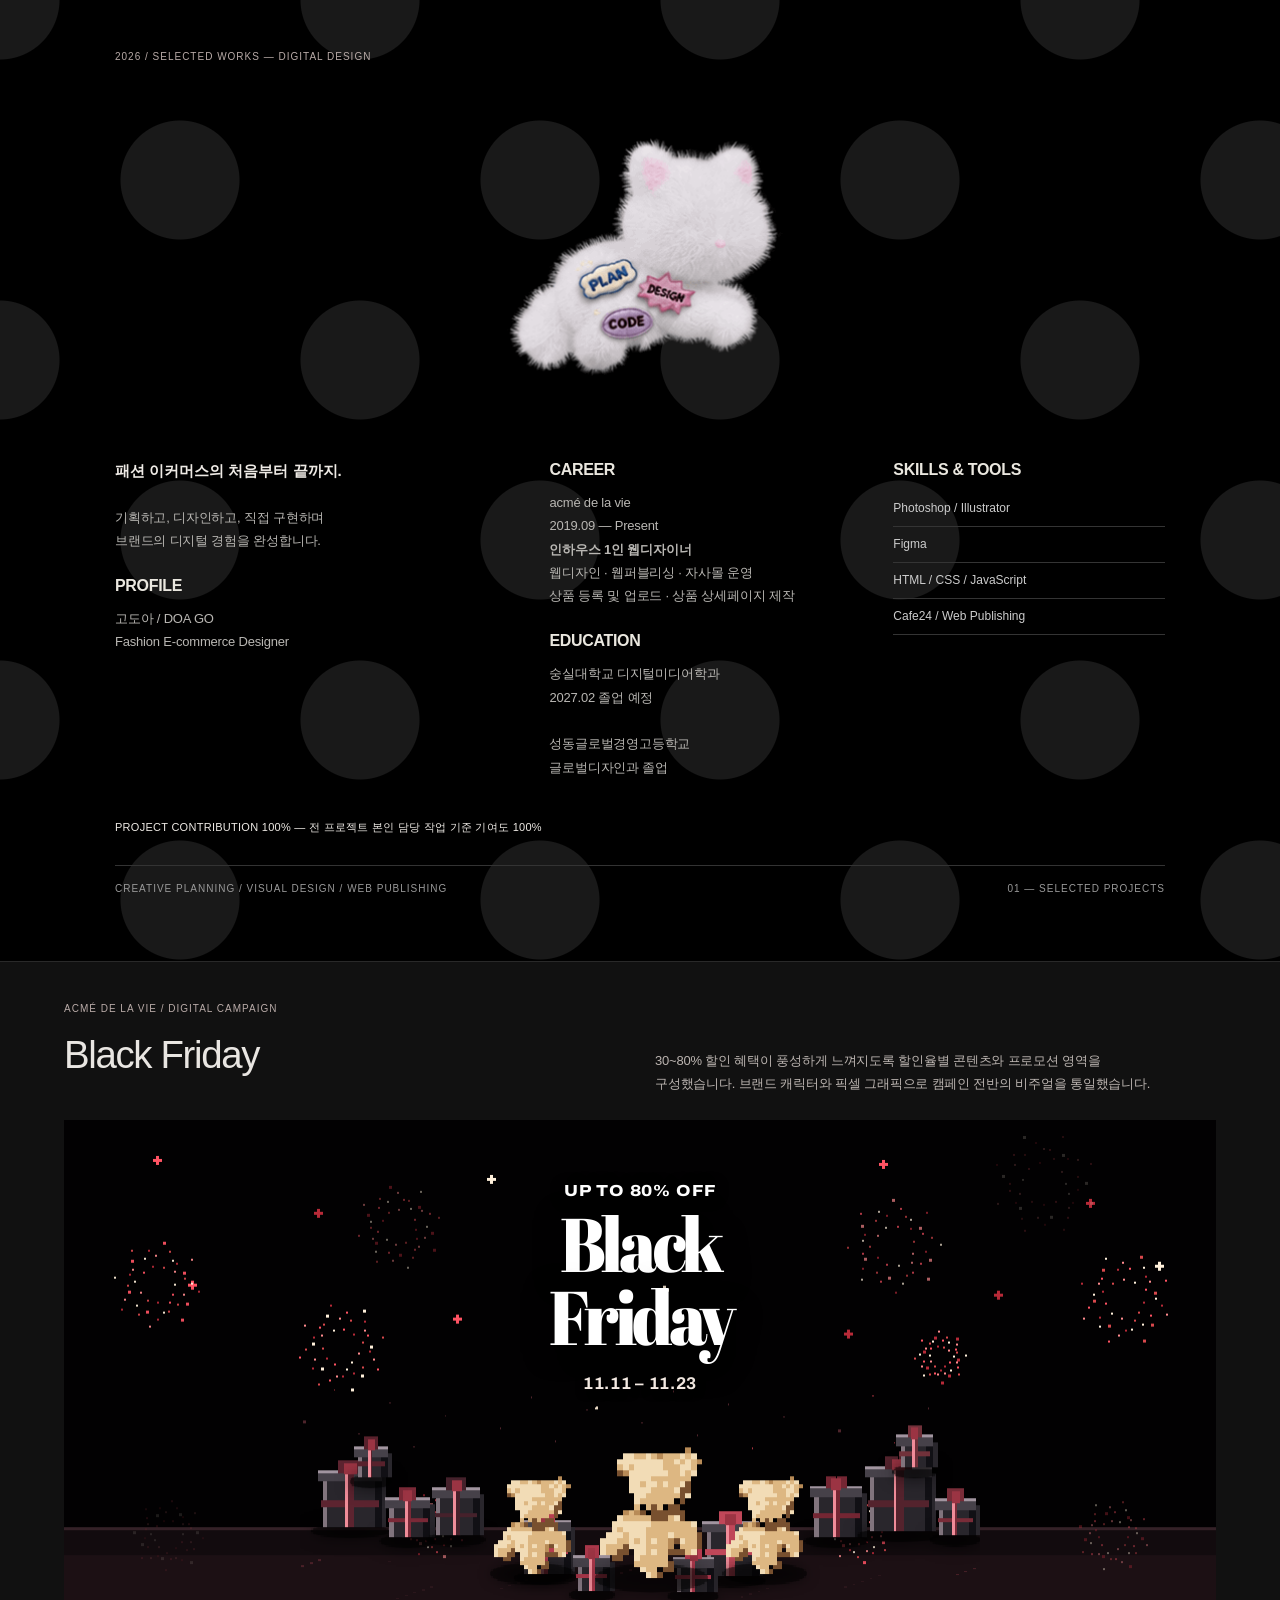
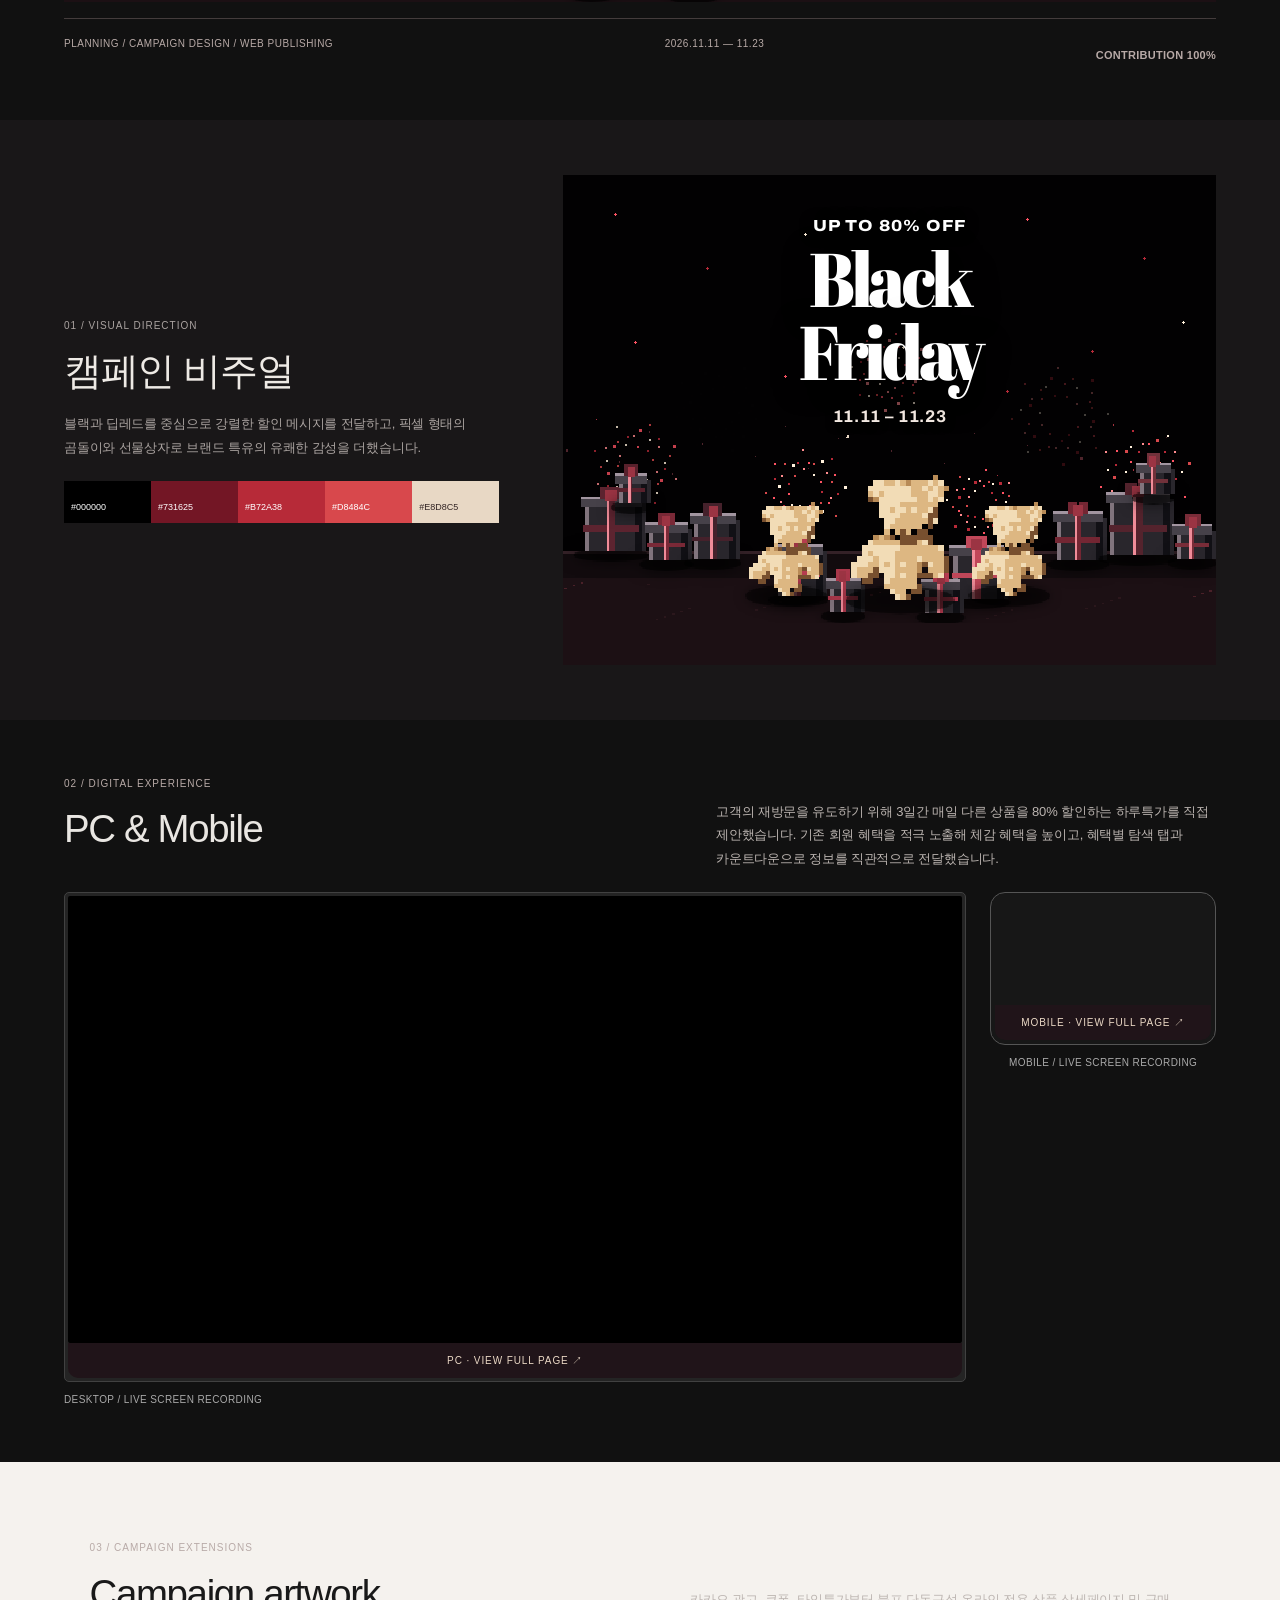
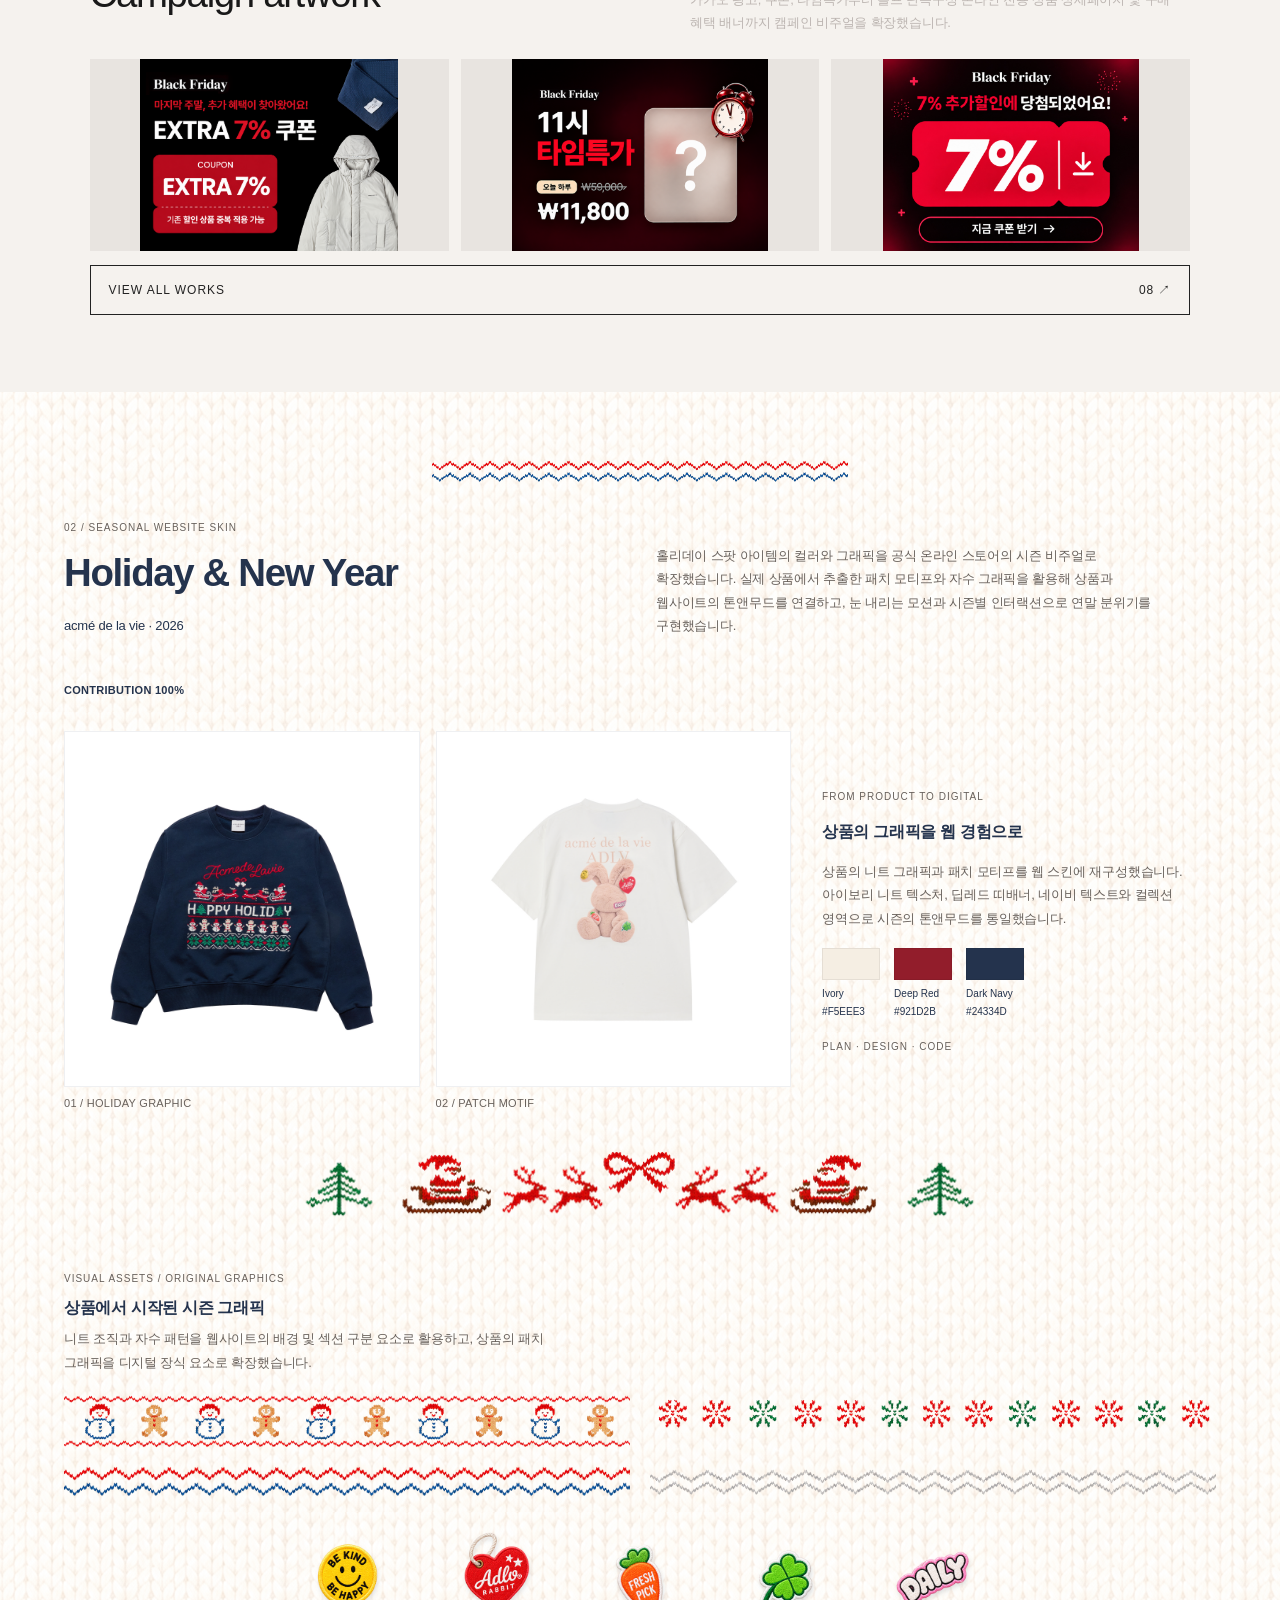
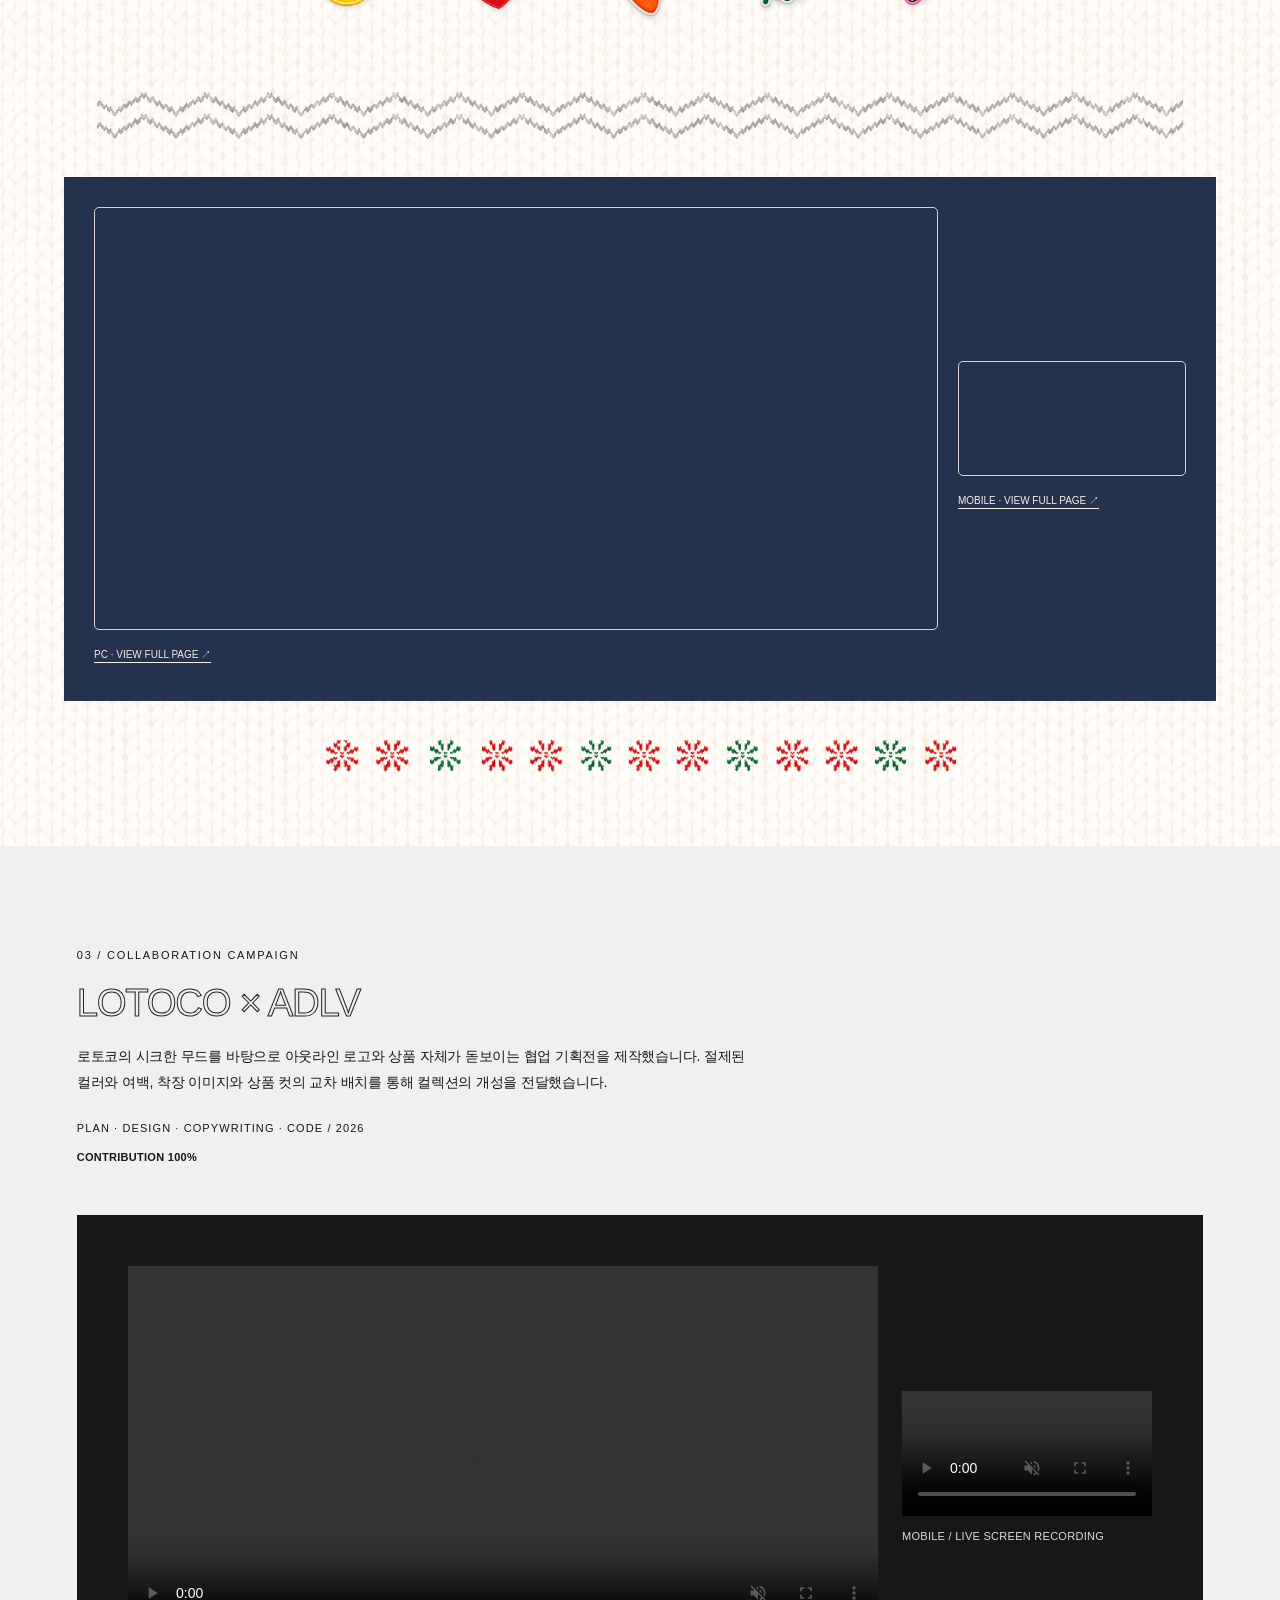
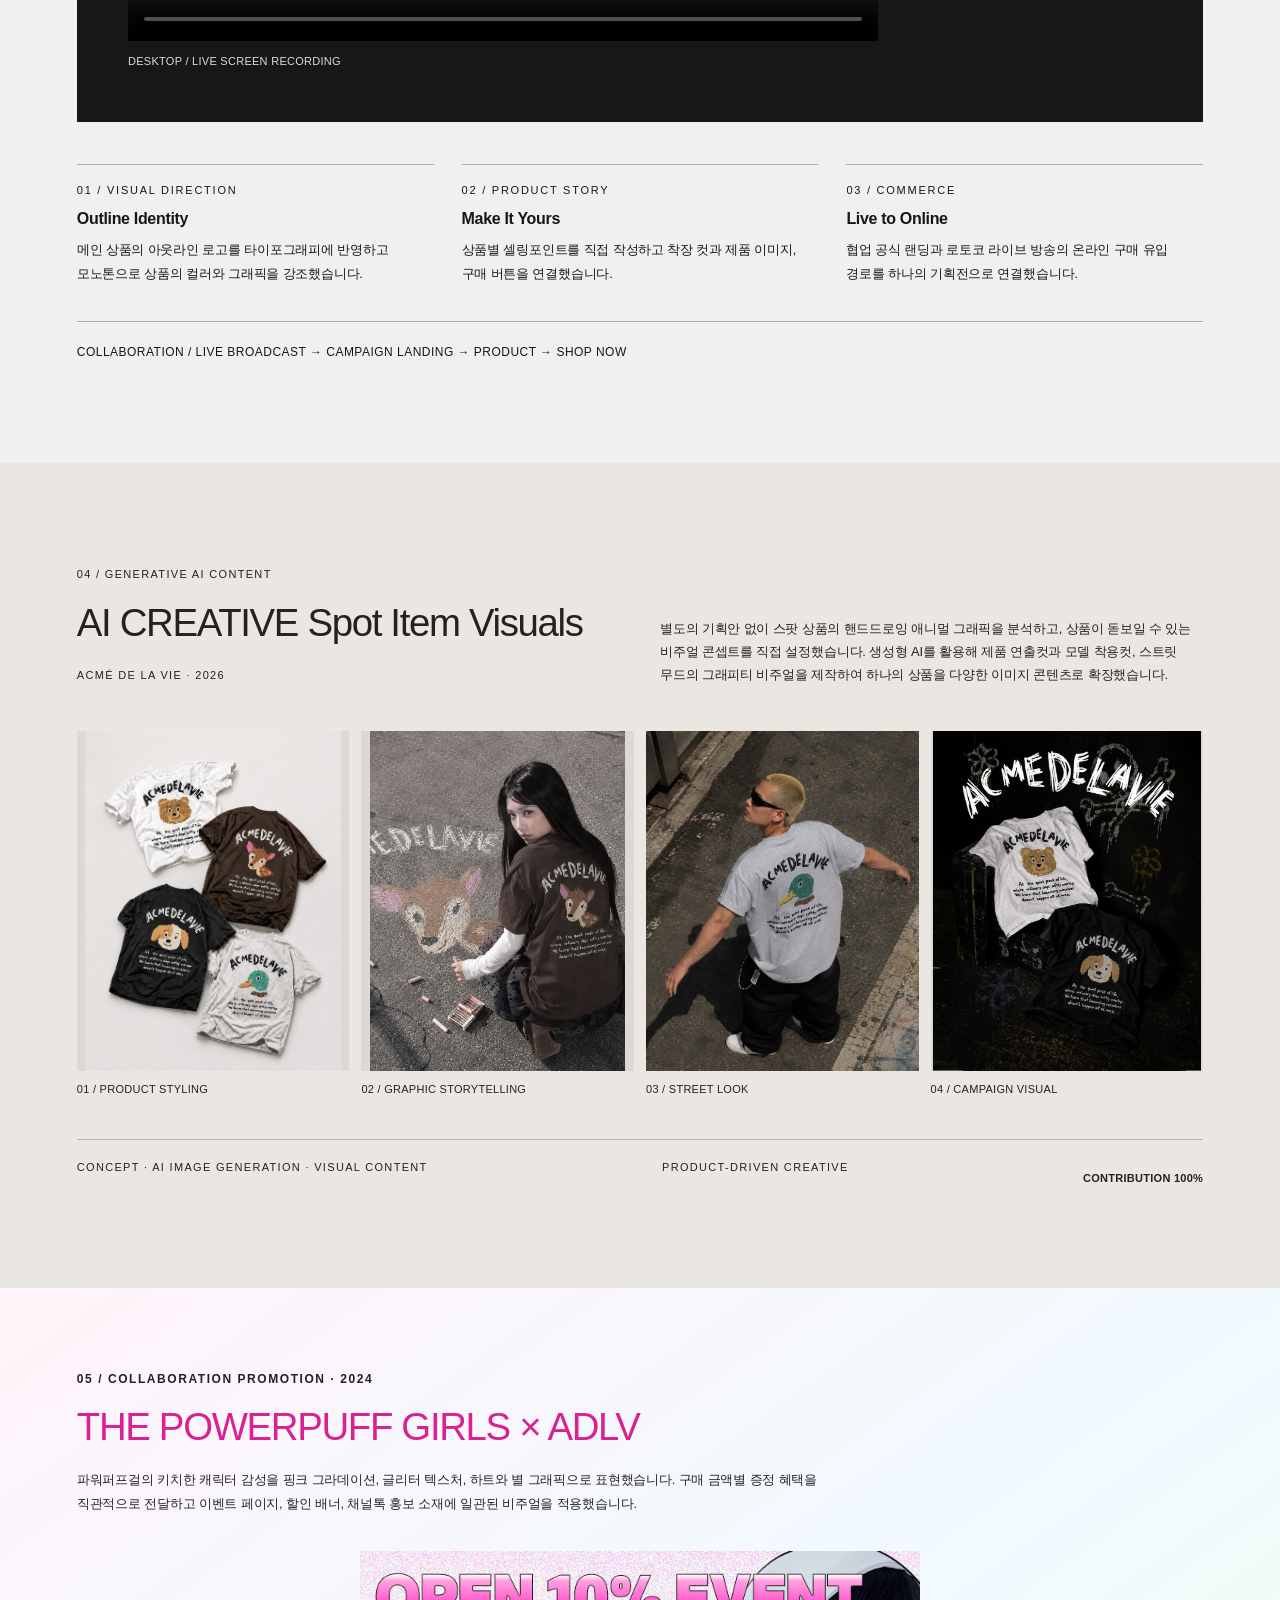
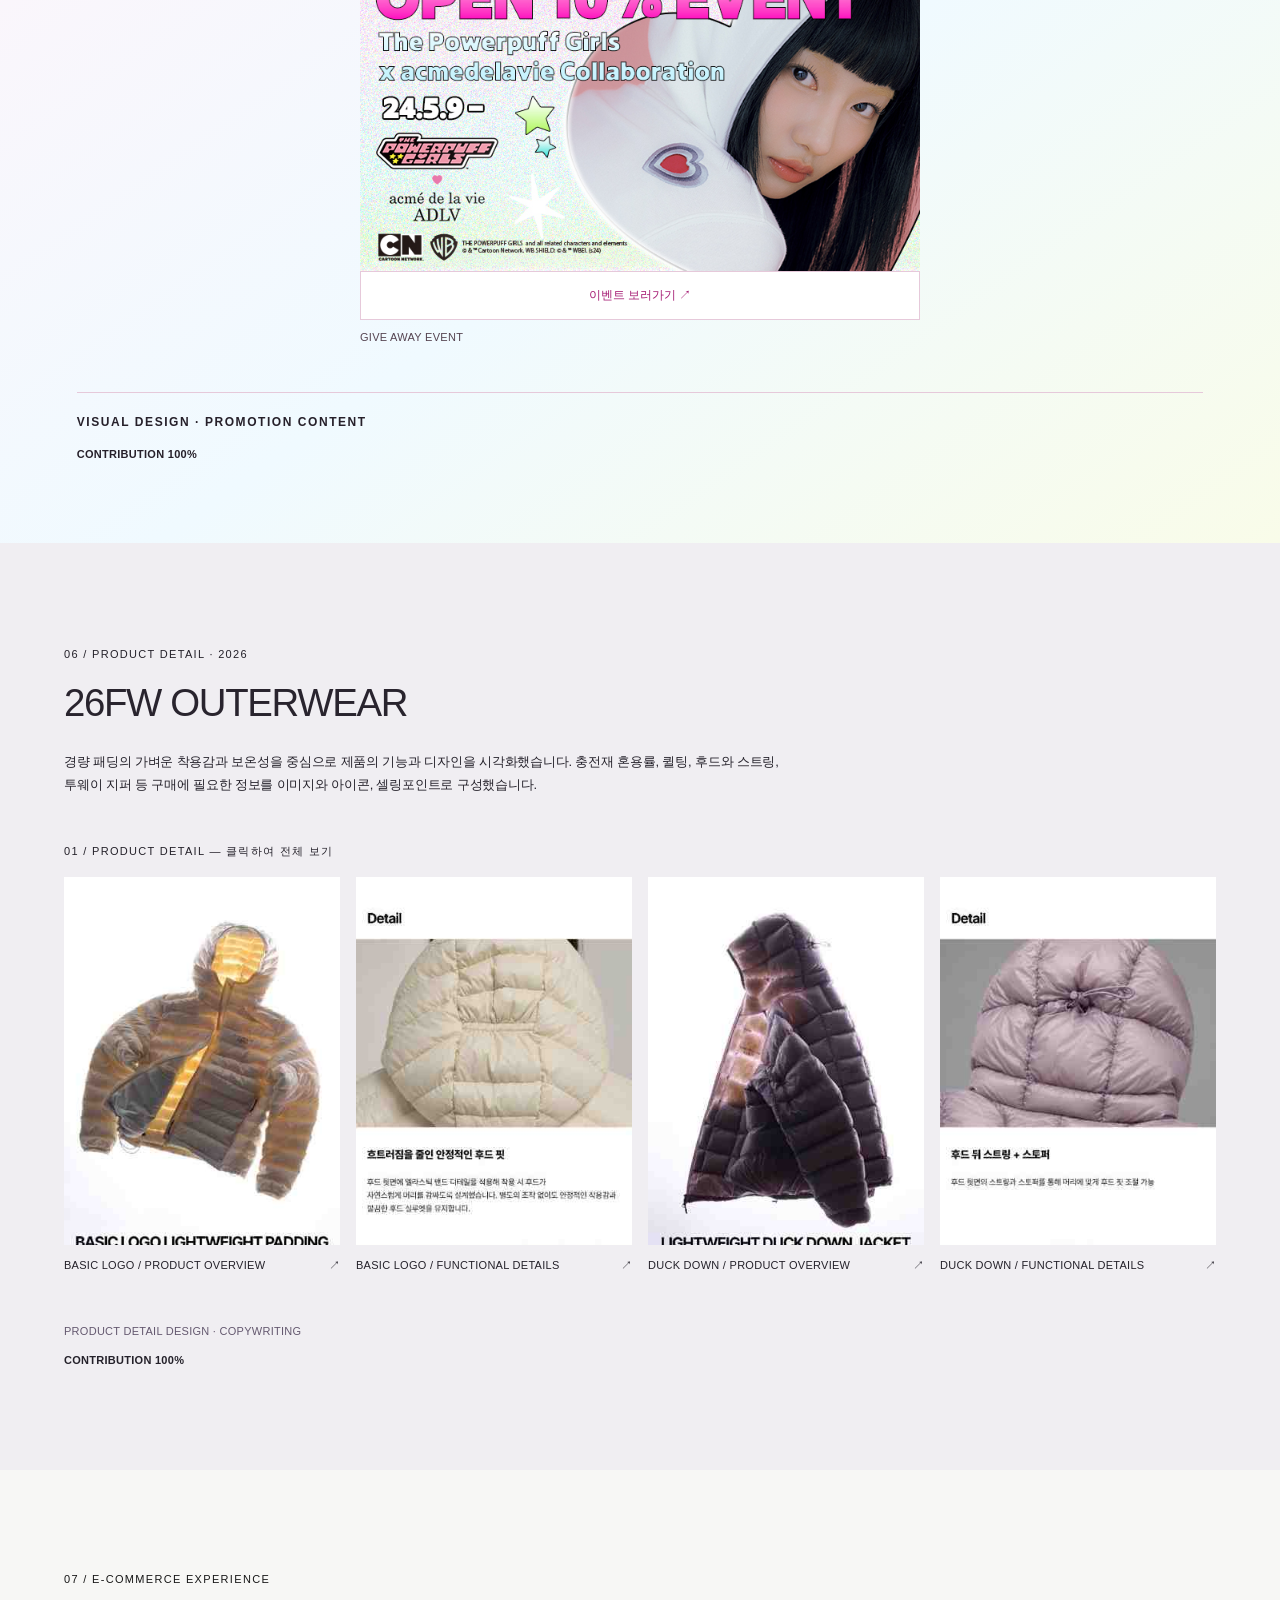
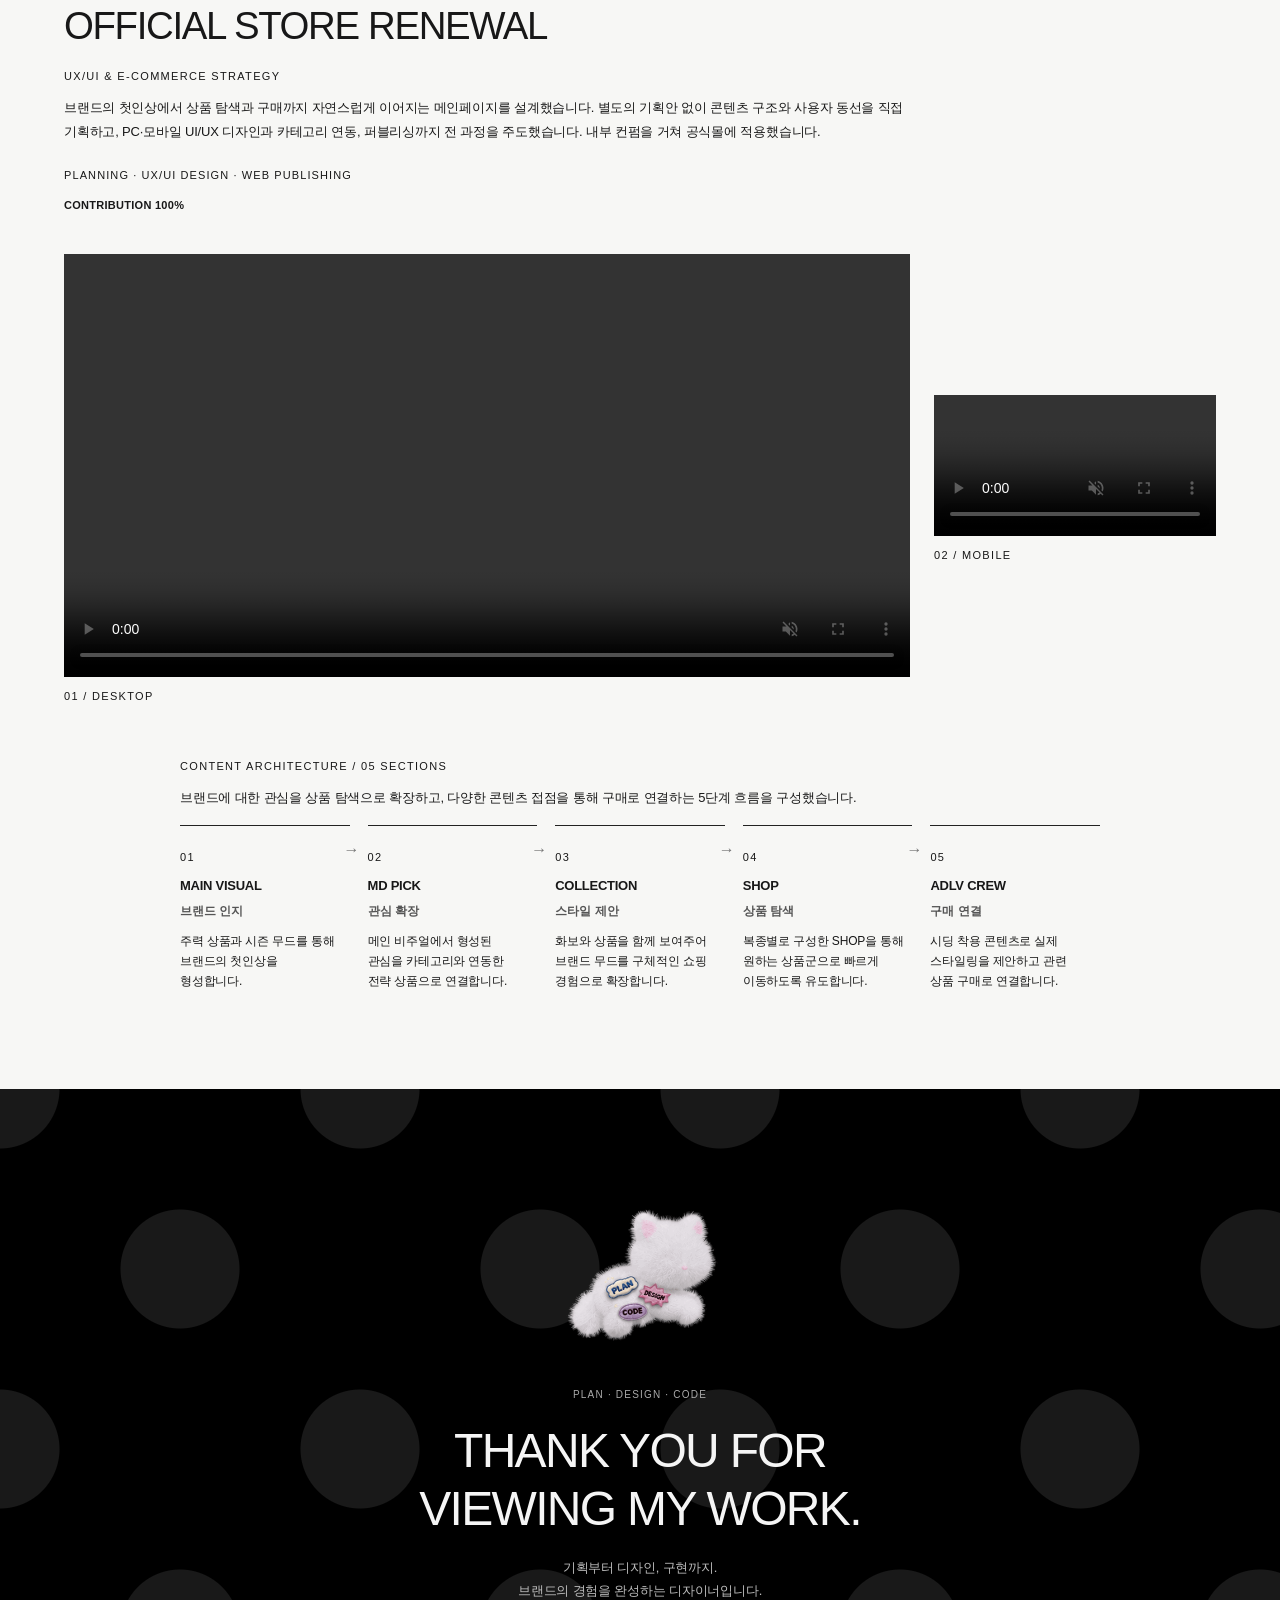
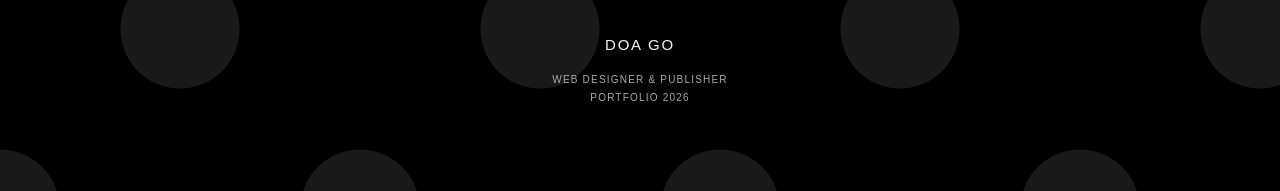
==== index.html @ 6ea3726c "Update portfolio" ====
<!DOCTYPE html>

<html lang="ko"><head><meta charset="utf-8"/><meta content="width=device-width,initial-scale=1" name="viewport"/><title>Black Friday — Selected Works</title><style>@import url('https://fonts.googleapis.com/css2?family=Abril+Fatface&family=Archivo:wdth,wght@100..125,700..900&display=swap');
#adlvBF{--coral:#D8484C;--bg:#E8D8C5;letter-spacing:-.03em;line-height:1.5} #adlvBF *{box-sizing:border-box} #adlvBF p,#adlvBF h1{margin:0;padding:0}

#adlvBF .bfBanner{position:relative;display:flex;flex-direction:column;width:100%;overflow:hidden;background:#000}
#adlvBF .bfBanner canvas{position:absolute;inset:0;width:100%;height:100%;display:block}
#adlvBF .bfBanner .bfForegroundCanvas{z-index:5;pointer-events:none}
#adlvBF .bfBnText{position:relative;z-index:7;padding:clamp(48px,6vw,62px) 16px 0;text-align:center;color:#fff;pointer-events:none}
#adlvBF .bfBnLabel{font-family:'Archivo','Arial Black',Arial,sans-serif;font-stretch:112%;font-weight:800;font-size:clamp(11px,2.6vw,16px);letter-spacing:.06em;text-transform:uppercase;line-height:1.1;text-shadow:0 2px 14px rgba(0,0,0,.7)}
#adlvBF .bfBnTitle{margin:clamp(4px,1.2vw,8px) 0 0;font-family:'Abril Fatface','Playfair Display',Georgia,'Times New Roman',serif;font-weight:400;font-size:clamp(44px,13vw,76px);line-height:.96;letter-spacing:-.065em;color:#fff;text-shadow:0 4px 30px rgba(0,0,0,.65)}
#adlvBF .bfBnTitle span{display:block;transform:scaleX(.92);transform-origin:center}
#adlvBF .bfBnDate{margin-top:clamp(10px,2.6vw,16px);font-family:'Archivo',Arial,sans-serif;font-weight:700;font-size:clamp(13px,3.6vw,17px);letter-spacing:.04em;color:#f3e9e2;text-shadow:0 2px 10px rgba(0,0,0,.7)}
#adlvBF .bfBnClock{margin-top:clamp(6px,1.6vw,10px);font-size:clamp(15px,4.4vw,22px);font-weight:700;color:#fff;text-shadow:0 2px 14px rgba(0,0,0,.7);font-variant-numeric:tabular-nums}
#adlvBF .bfBnClock b{margin-left:.35em;font-family:'Archivo',Arial,sans-serif;font-stretch:112%;font-weight:900;color:var(--coral)}
#adlvBF .bfBnClock.soon b{color:var(--bg)}
#adlvBF .bfBnClock.done b{margin:0;color:var(--bg)}
#adlvBF .bfBnStage{position:relative;z-index:1;width:min(100%,680px);aspect-ratio:480/150;margin:clamp(-10px,-1.6vw,-4px) auto 0;pointer-events:none}


#adlvBF .bfBanner{padding:0} #adlvBF .bfBnTitle{margin:clamp(4px,1.2vw,8px) 0 0} #adlvBF .bfBnDate{margin-top:clamp(10px,2.6vw,16px)} #adlvBF .bfBnStage{flex:none} #adlvBF .bfBnText{padding-bottom:0} #adlvBF .bfBanner canvas{max-width:none}

*{box-sizing:border-box}body{margin:0;background:#101010;color:#eeeae5;font-family:Pretendard,'Apple SD Gothic Neo','Malgun Gothic',Arial,sans-serif;font-size:14px;line-height:1.7}img,video{display:block;width:100%}header,section,footer{padding:64px max(5vw,24px)}header{padding-top:22px;padding-bottom:22px;display:flex;justify-content:space-between;border-bottom:1px solid #393434;font-size:11px;letter-spacing:2px}h1,h2,p{margin:0}h1{font-family:Georgia,serif;font-weight:400;font-size:clamp(36px,5vw,76px);line-height:1.05;letter-spacing:-2px}h2{font-size:clamp(22px,2.6vw,36px);font-weight:500;letter-spacing:-1px}.eyebrow{font-size:10px;letter-spacing:2px;text-transform:uppercase;color:#b8aaa7;margin-bottom:15px}.intro{display:grid;grid-template-columns:1.2fr 1fr;align-items:end;gap:40px;padding-bottom:30px}.intro p,.copy{color:#bcb5b1;max-width:500px;font-size:13px;word-break:keep-all}.hero{padding-top:48px;background:radial-gradient(ellipse at 70% 90%,#38191e,transparent 65%)}.stage{position:relative;padding:4% 5% 5%;background:linear-gradient(135deg,#292324,#171415 55%,#382024);overflow:hidden}.desktop{width:88%;margin:auto;position:relative}.monitor{padding:9px;background:linear-gradient(135deg,#5b5757,#161616 30%,#333);border:1px solid #777;border-radius:12px;box-shadow:0 25px 50px #0009}.monitor img,.monitor video{border-radius:4px;background:#000}.chin{height:18px;background:linear-gradient(#333,#1b1b1b);border-radius:0 0 7px 7px}.stand{height:38px;width:15%;margin:auto;background:linear-gradient(90deg,#333,#777,#333);clip-path:polygon(30% 0,70% 0,85% 90%,100% 90%,100% 100%,0 100%,0 90%,15% 90%)}.meta{display:flex;justify-content:space-between;gap:15px;border-top:1px solid #443c3c;padding-top:16px;margin-top:25px;color:#b8aaa7;font-size:11px;letter-spacing:1px}.light{background:#e9e4dc;color:#211c1c}.light .eyebrow,.light .copy{color:#6b5d58}.split{display:grid;grid-template-columns:1fr 1fr;gap:7vw;align-items:center}.palette{display:flex;margin-top:30px}.swatch{flex:1;height:65px;padding:7px;font-size:10px;color:white;display:flex;align-items:end}.swatch:last-child{color:#332525}.art{box-shadow:0 15px 40px #33222230}.heading{display:flex;justify-content:space-between;align-items:end;gap:24px;margin-bottom:30px}.motionstage{background:radial-gradient(ellipse at 60% 50%,#49252c,#201b1c 70%);padding:5% 5% 3%;display:grid;grid-template-columns:3.7fr 1fr;gap:4%;align-items:center}.motionstage .desktop{width:100%}.phone{background:#111;border:2px solid #797272;border-radius:25px;padding:6px;box-shadow:12px 22px 35px #0008;position:relative}.phone video{border-radius:18px}.phone:after{content:'';position:absolute;top:10px;left:36%;width:28%;height:7px;background:#111;border-radius:8px;pointer-events:none}.labels{display:flex;justify-content:space-between;margin-top:15px;font-size:10px;color:#aaa;letter-spacing:1.5px}.assets{background:#171414}.assetgrid{display:grid;grid-template-columns:1.2fr 1fr;gap:24px;align-items:start}.stack{display:grid;gap:24px}.pair{display:grid;grid-template-columns:1fr 1fr;gap:18px}.assetgrid figure{margin:0}.assetgrid figcaption{font-size:11px;color:#b9aaa7;margin-top:8px}.print{padding:5%;background:#2a2324}.print img{box-shadow:0 15px 25px #0006}footer{display:flex;justify-content:space-between;border-top:1px solid #393434;color:#a99;font-size:11px} @media(max-width:700px){header,section,footer{padding:35px 20px}header{padding:16px 20px}.intro,.split,.assetgrid{grid-template-columns:1fr;gap:22px}.heading{display:block}.heading .copy{margin-top:12px}.desktop{width:100%}.motionstage{grid-template-columns:1fr;gap:24px}.phone{width:45%;margin:auto}.monitor{padding:5px}.meta{flex-wrap:wrap}.stand{height:22px}.stage{padding:5% 3%}.pair{gap:10px}}

body{background:#111;color:#e9e6e2;font-size:13px}header,section,footer{padding-left:max(5vw,24px);padding-right:max(5vw,24px)}section{padding-top:55px;padding-bottom:55px}header{font-size:10px;letter-spacing:1px}h1{font-family:inherit;font-size:28px;letter-spacing:-.8px;font-weight:500}h2{font-size:23px;letter-spacing:-.5px;font-weight:500}.eyebrow{font-size:10px;letter-spacing:1px;margin-bottom:9px}.intro{grid-template-columns:1fr 1fr;gap:30px;padding-bottom:24px}.intro p,.copy{font-size:13px;line-height:1.8}.hero{background:#111;padding-top:38px}.stage{padding:0;background:none}.desktop{width:100%}.monitor{padding:3px;background:#242424;border:1px solid #414141;border-radius:5px;box-shadow:none}.monitor img,.monitor video{border-radius:2px}.chin,.stand{display:none}.hero .monitor{padding:0;border:0;border-radius:0}.hero .monitor img{border-radius:0}.light{background:#191718;color:#eeeae5}.light .eyebrow,.light .copy{color:#aaa3a0}.split{gap:5vw;grid-template-columns:.8fr 1.2fr}.art{box-shadow:none}.palette{margin-top:22px}.swatch{height:42px;font-size:9px}.motionstage{background:none;padding:0;grid-template-columns:minmax(0,4fr) minmax(0,1fr);gap:3%;align-items:center}.phone{border:1px solid #555;background:#171717;border-radius:15px;padding:4px;box-shadow:none}.phone video{border-radius:11px}.phone:after{display:none}.heading{margin-bottom:22px}.assets{background:#151313}.print{padding:0;background:none}.print img{box-shadow:none}.assetgrid,.stack{gap:16px}.pair{gap:12px}.meta{margin-top:16px;font-size:10px;letter-spacing:.5px}.labels{font-size:10px;letter-spacing:.5px}footer{padding-top:24px;padding-bottom:24px}@media(max-width:700px){section{padding:32px 20px}.intro,.split,.assetgrid,.motionstage{grid-template-columns:1fr}.phone{width:48%}h1{font-size:25px}h2{font-size:21px}.intro{gap:12px}.heading{margin-bottom:16px}}
</style><style>.portfolio-opening{padding:clamp(50px,8vw,110px) max(5vw,24px);background:#101010;border-bottom:1px solid #292929}.portfolio-opening .opening-title{font-family:Arial,sans-serif;font-size:clamp(25px,3vw,36px);font-weight:400;letter-spacing:-.045em;line-height:1.3;margin:18px 0 20px}.opening-title span{white-space:pre-wrap}.opening-title .caret{display:inline-block;width:1px;height:.9em;background:#eeeae5;margin-left:4px;vertical-align:baseline;animation:openingBlink .8s steps(1) infinite}.opening-copy{font-size:14px;color:#c7c0ba;line-height:1.9;word-break:keep-all}.opening-copy strong{font-weight:500;color:#eeeae5}.opening-tags{font-size:10px;letter-spacing:1.3px;color:#918985;margin-top:25px}.opening-animate .opening-copy,.opening-animate .opening-tags{opacity:0;transform:translateY(6px);transition:opacity .7s,transform .7s}.opening-animate.opening-done .opening-copy,.opening-animate.opening-done .opening-tags{opacity:1;transform:none}@keyframes openingBlink{50%{opacity:0}}@media(prefers-reduced-motion:reduce){.opening-title .caret{display:none}.opening-animate .opening-copy,.opening-animate .opening-tags{opacity:1;transform:none;transition:none}}</style><style>
@import url('https://fonts.googleapis.com/css2?family=Permanent+Marker&display=swap');
.portfolio-opening{background:#080808;padding:48px max(6vw,24px) 64px;color:#eeeae5;min-height:0}.profile-inner{max-width:1050px;margin:auto}.paper-stage{position:relative;display:flex;align-items:center;justify-content:center;gap:1%;min-height:250px;padding:35px 0 65px}.paper-word{display:inline-block;background:#eae7df;color:#101010;font-family:'Permanent Marker','Segoe Print',cursive;font-size:clamp(28px,6vw,78px);line-height:1.25;padding:12px 22px;clip-path:polygon(3% 6%,94% 0,100% 82%,84% 100%,0 92%);transform:rotate(-9deg)}.paper-word:nth-child(2){transform:translateY(-32px) rotate(7deg);clip-path:polygon(0 12%,95% 0,100% 94%,9% 100%)}.paper-word:nth-child(3){transform:translateY(28px) rotate(-5deg);clip-path:polygon(5% 0,100% 9%,91% 92%,20% 100%,0 75%)}.paper-word span{display:block;animation:ink-reveal .8s steps(7,end) both}.paper-word:nth-child(2) span{animation-delay:.8s}.paper-word:nth-child(3) span{animation-delay:1.6s}@keyframes ink-reveal{from{clip-path:inset(0 100% 0 0)}to{clip-path:inset(0 0 0 0)}}.profile-grid{display:grid;grid-template-columns:1.3fr 1fr .9fr;gap:42px;align-items:start}.profile-grid h3{font-size:11px;letter-spacing:1px;font-weight:600;margin:0 0 10px;color:#eae7df}.profile-grid p{font-size:12px;line-height:1.8;color:#b9b7b3;margin:0 0 22px;word-break:keep-all}.profile-grid .paper-copy{display:inline-block;background:#eae7df;color:#111;padding:9px 12px;font-weight:700;font-size:15px;line-height:1.55;transform:rotate(-3deg);margin:0 0 24px}.profile-grid .skill{display:block;font-size:12px;padding:7px 0;border-bottom:1px solid #343434;color:#ccc}.profile-bottom{display:flex;justify-content:space-between;border-top:1px solid #333;margin-top:28px;padding-top:14px;font-size:10px;letter-spacing:1px;color:#999}.profile-grid{animation:profile-in .7s 2.3s both}@keyframes profile-in{from{opacity:0;transform:translateY(8px)}to{opacity:1;transform:none}}@media(max-width:650px){.paper-stage{min-height:160px;padding:20px 0 45px}.paper-word{padding:8px 10px}.profile-grid{grid-template-columns:1fr 1fr;gap:22px}.profile-grid>div:first-child{grid-column:1/-1}.profile-bottom{gap:10px;font-size:9px}}@media(prefers-reduced-motion:reduce){.paper-word span,.profile-grid{animation:none}}
</style><style> .portfolio-opening{background:#000}.paper-stage.torn-stage{display:block;position:relative;width:min(100%,820px);height:auto;aspect-ratio:2.35;margin:0 auto 38px;padding:0;min-height:0;overflow:visible}.torn{position:absolute;display:block;height:auto;animation:arrive 1.15s steps(1,end) var(--delay) both;transform:rotate(var(--r));filter:drop-shadow(2px 4px 2px #0008)}.t0{width:44%;left:5%;top:8%;--r:-9deg;--delay:.15s;--x:-110px;--y:-50px}.t1{width:53%;left:39%;top:25%;--r:6deg;--delay:.65s;--x:100px;--y:-55px}.t2{width:42%;left:24%;top:58%;--r:-5deg;--delay:1.15s;--x:-65px;--y:90px;z-index:2}.t3{width:36%;left:43%;top:69%;--r:8deg;--delay:1s;--x:90px;--y:70px;z-index:0}.t0,.t1{z-index:2}@keyframes arrive{0%{opacity:0;transform:translate(var(--x),var(--y)) rotate(-24deg)}14%{opacity:1;transform:translate(var(--x),var(--y)) rotate(-24deg)}28%{opacity:1;transform:translate(calc(var(--x)*.65),calc(var(--y)*.7)) rotate(14deg)}42%{transform:translate(calc(var(--x)*.3),calc(var(--y)*.35)) rotate(-13deg)}56%{transform:translate(12px,-8px) rotate(9deg)}70%{transform:translate(-6px,5px) rotate(-10deg)}84%{transform:translate(3px,-2px) rotate(var(--r))}100%{opacity:1;transform:rotate(var(--r))}}.profile-grid{animation-delay:2.4s}.profile-grid .paper-copy{background:transparent;color:#eeeae5;padding:0;transform:none}@media(prefers-reduced-motion:reduce){.torn,.profile-grid{animation:none}}</style><style>.bf-extra{background:#151313;border-top:1px solid #302a2a}.bf-extra figure{margin:0}.bf-extra figcaption{font-size:10px;letter-spacing:1px;color:#b9aaa7;margin-top:12px}.bf-ad{max-width:800px;margin:0 auto!important}.bf-extra-grid{display:grid;grid-template-columns:minmax(0,1fr) minmax(0,2.3fr);gap:4vw;align-items:start}.bf-extra-grid img{width:100%;height:auto}.bf-extra-note{margin-top:24px}.bf-exclusive{background:#191718}@media(max-width:700px){.bf-extra-grid{grid-template-columns:1fr;gap:28px}.bf-extra-grid>figure{max-width:320px;margin:auto}}</style><style>.bf-compact{background:#151313}.bf-cards{display:grid;grid-template-columns:1fr .8fr 1.35fr;gap:20px;align-items:start}.bf-cards figure{margin:0;min-width:0}.bf-thumb{width:100%;height:clamp(200px,24vw,340px);background:#211e1e;display:flex;align-items:center;justify-content:center;overflow:hidden;border:0;padding:0;position:relative}.bf-thumb img{width:100%;height:100%;object-fit:contain}.bf-detail{cursor:pointer}.bf-detail img{object-fit:cover;object-position:top}.bf-detail span{position:absolute;bottom:12px;right:12px;background:#111;color:white;padding:8px 12px;font-size:10px}.bf-cards figcaption{font-size:11px;color:#bcb5b1;line-height:1.8;margin-top:10px}#bfFull{width:min(540px,92vw);max-height:90vh;padding:0;border:0;background:#111;color:white;overflow:auto}#bfFull::backdrop{background:#000b}#bfFull button{position:sticky;top:0;width:100%;padding:12px;background:#111;color:white;border:0;cursor:pointer}#bfFull img{width:100%;height:auto}@media(max-width:700px){.bf-cards{grid-template-columns:1fr;gap:24px}.bf-thumb{height:280px}}</style><style>.holiday{background:#F5EEE3;color:#24334D;padding-top:65px;padding-bottom:65px}.holiday .eyebrow,.holiday .copy{color:#68615c}.holiday h2{font-size:clamp(26px,3vw,40px);font-weight:600}.holiday .hol-head{display:grid;grid-template-columns:1fr 1fr;gap:32px;align-items:end;margin-bottom:32px}.hol-origin{display:grid;grid-template-columns:1fr 1fr 1.15fr;gap:16px;align-items:center;margin-bottom:36px}.hol-origin figure{margin:0}.hol-origin img{aspect-ratio:1;object-fit:contain;background:white}.hol-origin figcaption,.hol-label{font-size:10px;letter-spacing:1px;margin-top:8px;color:#68615c}.hol-note{padding:15px}.hol-colors{display:flex;margin:18px 0;gap:5px}.hol-colors i{width:34px;height:25px;border:1px solid #0001}.hol-motion{display:grid;grid-template-columns:minmax(0,3.7fr) minmax(0,1fr);gap:20px;align-items:start}.hol-motion video{width:100%;border:1px solid #d8d2c8;border-radius:5px}.hol-motion .hol-mobile{max-width:245px;margin:auto;width:100%}@media(max-width:700px){.holiday .hol-head{grid-template-columns:1fr;gap:12px}.hol-origin{grid-template-columns:1fr 1fr}.hol-note{grid-column:1/-1;padding:0}.hol-motion{grid-template-columns:1fr}.holiday{padding-top:36px;padding-bottom:36px}}</style><style>.holiday{background:linear-gradient(#fff7,#fff7),url('assets/03-holiday-skin/knit-background.png') repeat!important;background-size:auto,160px auto!important;overflow:hidden}.holiday .hol-band{display:block;width:100%;height:auto;object-fit:contain;margin:24px auto;max-height:76px}.holiday .hol-top{margin:0 0 32px;max-height:30px}.holiday .hol-bottom{margin:32px 0 0;max-height:48px}.holiday .hol-source{padding:22px 0 8px;max-width:100%;}.holiday .hol-source h3{font-size:20px;margin:8px 0}.holiday .hol-patterns{display:grid;grid-template-columns:1fr 1fr;gap:12px 20px;margin:20px 0}.holiday .hol-patterns .hol-band{margin:0;max-height:65px;min-width:0}.holiday .hol-patches{display:flex;justify-content:center;align-items:center;gap:clamp(4px,3vw,36px);margin:12px 0}.holiday .hol-patches img{width:clamp(40px,10vw,110px);height:auto;object-fit:contain;filter:drop-shadow(1px 3px 2px #24334d22)}.holiday .hol-origin figure img{border:1px solid #24334d12}.holiday .hol-motion{background:#24334D;padding:clamp(12px,2.5vw,30px);border-radius:0}.holiday .hol-motion .hol-label{color:#F5EEE3}@media(max-width:700px){.holiday .hol-patterns{grid-template-columns:1fr}}</style><style>.lotoco{background:#f1f0ee;color:#171717;padding:100px max(6vw,24px);font-family:inherit}.lotoco *{box-sizing:border-box}.lotoco .lc-kicker{font-size:11px;letter-spacing:.16em}.lotoco h2{font-size:clamp(32px,6vw,86px);line-height:1.05;margin:24px 0;color:transparent;-webkit-text-stroke:1px #222;letter-spacing:-.04em}.lotoco .lc-intro{max-width:680px;font-size:14px;line-height:1.85}.lotoco .lc-meta{font-size:11px;letter-spacing:.1em;margin:24px 0 48px}.lc-stage{background:#171717;padding:clamp(16px,4vw,56px);display:grid;grid-template-columns:minmax(0,3fr) minmax(0,1fr);gap:24px;align-items:center}.lc-stage video{display:block;width:100%;height:auto;background:#fff}.lc-stage figure{margin:0;min-width:0}.lc-stage figcaption{color:#ddd;font-size:10px;letter-spacing:.12em;margin-top:12px}.lc-points{display:grid;grid-template-columns:repeat(3,1fr);gap:28px;margin-top:42px}.lc-points article{border-top:1px solid #aaa;padding-top:16px}.lc-points h3{font-size:16px;margin:8px 0}.lc-points p{font-size:13px;line-height:1.7;margin:0}.lc-flow{margin-top:36px;border-top:1px solid #aaa;padding-top:20px;font-size:12px;letter-spacing:.04em}@media(max-width:650px){.lotoco{padding:56px 20px}.lc-stage{grid-template-columns:1fr}.lc-stage figure:last-child{width:65%;margin:auto}.lc-points{grid-template-columns:1fr}}</style><style>.ai-project{background:#eae7e2;color:#24211e;padding:100px max(6vw,24px);font-family:Arial,Pretendard,sans-serif}.ai-project .ai-head{display:grid;grid-template-columns:1fr 1fr;gap:40px;align-items:end;margin-bottom:44px}.ai-project h2{font-size:clamp(32px,5vw,70px);line-height:.98;letter-spacing:-.055em;margin:16px 0}.ai-project p{font-size:14px;line-height:1.85;margin:0;word-break:keep-all}.ai-project small{font-size:11px;letter-spacing:.12em}.ai-project .ai-grid{display:grid;grid-template-columns:repeat(4,minmax(0,1fr));gap:12px}.ai-project figure{margin:0;min-width:0}.ai-project img{width:100%;aspect-ratio:4/5;object-fit:contain;background:#dcd8d2;display:block}.ai-project figcaption{font-size:11px;margin-top:10px;letter-spacing:.05em}.ai-project .ai-foot{border-top:1px solid #bcb6af;margin-top:40px;padding-top:18px;display:flex;justify-content:space-between;gap:12px;flex-wrap:wrap}@media(max-width:700px){.ai-project{padding:60px 20px}.ai-project .ai-head{grid-template-columns:1fr;gap:16px}.ai-project .ai-grid{grid-template-columns:repeat(2,minmax(0,1fr))}}</style><style>.ppg{background:linear-gradient(145deg,#fff4fa,#f0faff 55%,#f9fce9);color:#26202a;padding:80px max(6vw,20px);}.ppg-inner{max-width:1180px;margin:auto}.ppg small{font-size:12px;letter-spacing:.13em;font-weight:700}.ppg h2{font-size:clamp(32px,5vw,66px);line-height:1.05;letter-spacing:-.045em;margin:18px 0;color:#d92191}.ppg p{max-width:760px;font-size:15px;line-height:1.8}.ppg-grid{display:grid;grid-template-columns:1.2fr .85fr .95fr;gap:18px;margin-top:35px;align-items:start}.ppg figure{margin:0;min-width:0}.ppg img{display:block;width:100%;height:auto}.ppg figcaption{font-size:12px;margin:9px 0 20px;color:#554451}.ppg-detail{display:block;height:clamp(250px,36vw,480px);overflow:hidden;position:relative;background:white}.ppg-detail img{height:auto}.ppg-detail span{position:absolute;bottom:0;left:0;right:0;padding:12px;background:#fff0fa;color:#a51b73;text-align:center;font-size:12px}.ppg a{color:inherit;text-decoration:none}.ppg dialog{border:0;padding:16px;width:min(650px,92vw);max-height:90vh;background:white;overflow:auto}.ppg dialog::backdrop{background:#000a}.ppg dialog button{position:sticky;top:0;float:right;background:#222;color:white;border:0;padding:10px;cursor:pointer}.ppg-role{border-top:1px solid #e6c9da;padding-top:18px;margin-top:25px}@media(max-width:700px){.ppg-grid{grid-template-columns:1fr}.ppg{padding:45px 20px}.ppg-detail{height:360px}}</style><style>.outerwear{background:#f0eef2;color:#24212a;padding:100px 5vw}.ow-inner{max-width:1200px;margin:auto}.ow-inner h2{font-size:clamp(34px,6vw,80px);line-height:.95;letter-spacing:-.055em;margin:20px 0;color:#29242e}.ow-inner small,.ow-kicker,.outerwear figcaption{font-size:11px;letter-spacing:.12em}.ow-intro{max-width:720px;font-size:15px;line-height:1.9;margin:24px 0 45px}.ow-grid{display:grid;grid-template-columns:repeat(4,minmax(0,1fr));gap:16px}.outerwear figure{margin:0;min-width:0}.ow-open{display:block;width:100%;padding:0;border:0;background:white;cursor:zoom-in;overflow:hidden}.ow-open img{display:block;width:100%;aspect-ratio:3/4;object-fit:cover;object-position:top}.outerwear figcaption{display:flex;justify-content:space-between;gap:6px;padding:12px 0;line-height:1.5}.ow-pop{display:grid;grid-template-columns:repeat(2,minmax(0,1fr));gap:16px;max-width:700px;margin:auto}.ow-pop img{object-fit:contain}.ow-kicker{margin:45px 0 16px}.ow-dialog{border:0;padding:0;width:min(90vw,850px);max-height:90vh;background:white;overflow:auto}.ow-dialog::backdrop{background:#000b}.ow-dialog img{display:block;width:100%;height:auto}.ow-close{position:sticky;top:0;display:block;margin-left:auto;background:#29242e;color:white;border:0;padding:12px 20px;cursor:pointer;z-index:2}.ow-role{font-size:12px;letter-spacing:.1em;margin-top:36px;color:#64586f}@media(max-width:700px){.outerwear{padding:60px 5vw}.ow-grid{grid-template-columns:repeat(2,minmax(0,1fr));gap:10px}.ow-pop{gap:10px}}</style><style> .bf-gallery{background:#f5f2ee;color:#191919;padding:clamp(36px,6vw,90px) clamp(20px,7vw,110px)}.bf-preview{display:grid;grid-template-columns:repeat(3,minmax(0,1fr));gap:12px;margin:24px 0 14px}.bf-preview img{width:100%;height:clamp(100px,15vw,210px);object-fit:contain;background:#e8e4e0;display:block}.bf-view{width:100%;display:flex;justify-content:space-between;background:transparent;border:1px solid #222;padding:15px 18px;font:inherit;font-size:12px;letter-spacing:.08em;cursor:pointer;color:#222}.bf-gallery dialog{background:#f8f6f3;color:#171717;border:0;padding:20px;width:min(1000px,92vw);max-height:88vh;overflow:auto}.bf-gallery dialog::backdrop{background:#000b}.bf-dialog-head{display:flex;justify-content:space-between;gap:12px;align-items:center;position:sticky;top:0;background:#f8f6f3;padding:10px 0;z-index:1;font-size:12px}.bf-gallery dialog button{cursor:pointer;color:#222}.bf-gallery-grid{display:grid;grid-template-columns:repeat(3,minmax(0,1fr));gap:14px}.bf-gallery-item{border:0;background:transparent;text-align:left;padding:0;font-size:11px}.bf-gallery-item img{display:block;width:100%;height:200px;object-fit:contain;background:#e8e4e0;margin-bottom:8px}#bfImage{width:min(1000px,94vw);text-align:right}#bfImage img{display:block;max-width:100%;height:auto;margin:12px auto 0} .contribution-note{font-size:12px;letter-spacing:.04em;line-height:1.7;margin-top:18px}.project-credit{font-size:11px;letter-spacing:.09em;margin-top:12px;font-weight:600}@media(max-width:600px){.bf-gallery-grid{grid-template-columns:repeat(2,minmax(0,1fr))}.bf-gallery-item img{height:140px}.bf-preview{gap:5px}}</style><style>.ppg .ppg-clean{grid-template-columns:1.75fr 1fr;gap:24px;max-width:1000px;margin:36px auto 0;align-items:start}.ppg-clean figure>img,.ppg-clean .ppg-detail{height:clamp(220px,32vw,390px);width:100%;object-fit:contain;background:#fff}.ppg-clean .ppg-detail img{width:100%;height:auto}.ppg-more{text-align:center;margin:12px 0 28px}.ppg-more button{background:transparent;border:1px solid #b87c9e;color:#8b285f;padding:13px 25px;font-size:12px;letter-spacing:.1em;cursor:pointer}.ppg #ppg-works{width:min(1000px,92vw);box-sizing:border-box}.ppg-gallery{clear:both;display:grid;grid-template-columns:1fr 1fr;gap:20px;padding-top:20px}.ppg-gallery figure>img{max-height:500px;object-fit:contain}.ppg-gallery .ppg-detail{height:400px}@media(max-width:700px){.ppg .ppg-clean{grid-template-columns:1fr;gap:10px}.ppg-gallery{grid-template-columns:1fr}.ppg-clean figure>img{height:auto}.ppg-clean .ppg-detail{height:300px}}</style><style>.ppg .ppg-clean{grid-template-columns:minmax(0,420px);justify-content:center}.ppg #ppg-works .ppg-gallery{align-items:start}.ppg #ppg-works .ppg-gallery figure>img{max-height:none;height:auto;object-fit:contain}.ppg #ppg-works .ppg-gallery figure:first-child{position:sticky;top:45px}@media(max-width:700px){.ppg #ppg-works .ppg-gallery figure:first-child{position:static}}</style><style>#powerpuff .ppg-clean{display:grid;grid-template-columns:minmax(0,560px);justify-content:center}#powerpuff .ppg-clean .ppg-detail{height:auto;overflow:visible;background:transparent;display:block}#powerpuff .ppg-clean .ppg-detail img{display:block;width:100%;height:auto;object-fit:contain}#powerpuff .ppg-detail span{position:static;display:block;background:#fff;color:#a51b73;border:1px solid #e6c9da;padding:13px}#powerpuff #ppg-works .ppg-gallery{display:grid;grid-template-columns:1fr 1fr;gap:20px} @media(max-width:600px){#powerpuff #ppg-works .ppg-gallery{grid-template-columns:1fr}}</style><style>.opening-cat{display:flex;justify-content:center;align-items:center;width:100%;margin:0 auto 24px}.opening-cat img{display:block;width:min(100%,360px);height:auto;object-fit:contain}.portfolio-opening .profile-grid{animation:none;opacity:1;transform:none}@media(max-width:600px){.opening-cat{margin-bottom:18px}.opening-cat img{width:min(78vw,290px)}}</style><style>#portfolio-opening .opening-cat{display:flex!important;position:relative!important;visibility:visible!important;opacity:1!important;justify-content:center!important;background:#000!important;min-height:260px}#portfolio-opening .opening-cat img{display:block!important;position:static!important;visibility:visible!important;opacity:1!important;width: min(85vw,360px)!important;height:auto!important;animation:none!important;transform:none!important}</style><style>#portfolio-opening,.portfolio-ending{background-size:240px 240px!important;background-position:0 0,120px 120px!important}@media(max-width:600px){#portfolio-opening,.portfolio-ending{background-size:170px 170px!important;background-position:0 0,85px 85px!important}}</style><style>
.motionstage{align-items:start;gap:24px}.bf-device-column{min-width:0;display:flex;flex-direction:column;align-items:stretch;gap:10px}.bf-device-column .desktop,.bf-device-column .phone{margin:0 auto;min-width:0}.bf-device-column .phone{width:100%;max-width:245px}.bf-device-caption{position:static;font-size:10px;line-height:1.5;letter-spacing:.04em;color:#aaa;text-align:center;overflow-wrap:anywhere}.bf-device-column:first-child .bf-device-caption{text-align:left}.bf-full-trigger{white-space:normal;line-height:1.5;border-radius:0 0 10px 10px}.print-recording,.print-portfolio-link{display:none}
@media screen and (max-width:700px){.motionstage{grid-template-columns:minmax(0,1fr);gap:28px}.bf-device-column .phone{width:60%;max-width:245px}.bf-device-column:first-child .bf-device-caption{text-align:center}}
@page{size:A4 landscape;margin:8mm}
@media print{
*{-webkit-print-color-adjust:exact!important;print-color-adjust:exact!important;animation:none!important;transition:none!important;box-shadow:none!important}html,body{width:auto!important;margin:0!important;background:#fff!important}body{font-size:10px!important}body>.print-sheet{break-before:page;break-inside:avoid;page-break-inside:avoid;margin:0!important;padding:8mm!important;min-height:185mm!important;height:auto!important;overflow:visible!important}body>.print-sheet:first-child{break-before:auto}body :is(h1,h2){font-size:25px!important;margin:5px 0 9px!important}body :is(p,.copy,.lc-intro,.ow-intro,.profile-grid p){font-size:11px!important;line-height:1.55!important}body :is(.heading,.intro,.hol-head,.ai-head){margin-bottom:12px!important;padding-bottom:0!important}body :is(.profile-grid,.intro,.split,.ai-head,.hol-head){grid-template-columns:1fr 1fr!important;gap:16px!important}.profile-grid{grid-template-columns:1.3fr 1fr .9fr!important}.profile-grid>div:first-child{grid-column:auto!important}#portfolio-opening .opening-cat{min-height:0!important;margin-bottom:12px!important}#portfolio-opening .opening-cat img{width:180px!important}.profile-grid p{margin-bottom:10px!important}.profile-bottom{margin-top:10px!important}.print-portfolio-link{display:block!important;color:inherit!important;font-size:11px;margin-top:15px;text-decoration:underline}.motionstage,.hol-motion,.lc-stage,.rv-media{grid-template-columns:minmax(0,3fr) minmax(0,1fr)!important;gap:16px!important;align-items:start!important}.bf-device-column .phone,.hol-mobile,.lc-stage figure:last-child,.rv-media>div:last-child{width:100%!important;max-width:150px!important;margin:0 auto!important}.print-replaced-video{display:none!important}.print-recording{display:block!important;width:100%!important;height:235px!important;object-fit:cover;object-position:top}.phone .print-recording,.hol-mobile .print-recording{object-fit:contain;object-position:top}.bf-full-trigger,.hol-label button,.bf-view,.ppg-more,dialog{display:none!important}.bf-preview{grid-template-columns:repeat(3,1fr)!important}.bf-preview img{height:180px!important}.hol-origin{grid-template-columns:1fr 1fr 1.15fr!important;gap:10px!important;margin-bottom:8px!important}.hol-origin img{height:95px!important;aspect-ratio:auto!important}.hol-note{grid-column:auto!important;padding:0!important}.holiday .hol-band{max-height:20px!important;margin:5px 0!important}.holiday .hol-source{padding:0!important}.holiday .hol-patterns{grid-template-columns:repeat(4,1fr)!important;margin:5px 0!important}.holiday .hol-patches{margin:5px 0!important}.holiday .hol-patches img{width:35px!important}.holiday .hol-motion{padding:8px!important}.holiday .print-recording{height:150px!important}.lc-stage{padding:10px!important}.lc-stage video,.rv-media video{height:220px!important;object-fit:contain}.lc-meta,.ow-intro,.rv-media{margin:10px 0!important}.lc-points{grid-template-columns:repeat(3,1fr)!important;margin-top:12px!important;gap:12px!important}.lc-flow{margin-top:10px!important;padding-top:8px!important}.ai-grid,.ow-grid{grid-template-columns:repeat(4,1fr)!important}.ai-project img,.ow-open img{height:245px!important;aspect-ratio:auto!important;object-fit:contain}.ai-foot,.ow-role{margin-top:12px!important}.ppg .ppg-clean{margin:12px auto!important;grid-template-columns:minmax(0,320px)!important}.ppg .ppg-clean img{max-height:340px!important;object-fit:contain!important}.rv-architecture{margin-top:8px!important;max-width:none!important}.renewal-project .rv-flow{grid-template-columns:repeat(5,1fr)!important;gap:12px!important}.renewal-project .rv-flow article{padding:8px 4px!important}.renewal-project .rv-flow article:not(:last-child)::after{content:'→'!important;top:8px!important;bottom:auto!important;right:-8px!important}.portfolio-ending{min-height:185mm!important}.hero #adlvBF .bfBanner{max-height:420px}.split iframe{height:330px!important;aspect-ratio:auto!important}figure,img,video{break-inside:avoid} }
</style></head><body><section class="portfolio-opening print-sheet" id="portfolio-opening"><div class="profile-inner"><div class="eyebrow">2026 / SELECTED WORKS — DIGITAL DESIGN</div><div class="opening-cat"><img alt="PLAN · DESIGN · CODE" src="assets/01-profile/running-cat.gif"/></div><div class="profile-grid"><div><div class="paper-copy">패션 이커머스의 처음부터 끝까지.</div><p>기획하고, 디자인하고, 직접 구현하며<br/>브랜드의 디지털 경험을 완성합니다.</p><h3>PROFILE</h3><p>고도아 / DOA GO<br/>Fashion E-commerce Designer</p></div><div><h3>CAREER</h3><p>acmé de la vie<br/>2019.09 — Present<br/><strong>인하우스 1인 웹디자이너</strong><br/>웹디자인 · 웹퍼블리싱 · 자사몰 운영<br/>상품 등록 및 업로드 · 상품 상세페이지 제작</p><h3>EDUCATION</h3><p>숭실대학교 디지털미디어학과<br/>2027.02 졸업 예정<br/><br/>성동글로벌경영고등학교<br/>글로벌디자인과 졸업</p></div><div><h3>SKILLS &amp; TOOLS</h3><span class="skill">Photoshop / Illustrator</span><span class="skill">Figma</span><span class="skill">HTML / CSS / JavaScript</span><span class="skill">Cafe24 / Web Publishing</span></div></div><div class="contribution-note">PROJECT CONTRIBUTION 100% — 전 프로젝트 본인 담당 작업 기준 기여도 100%</div><div class="profile-bottom"><span>CREATIVE PLANNING / VISUAL DESIGN / WEB PUBLISHING</span><span>01 — SELECTED PROJECTS</span></div></div><a class="print-portfolio-link" href="https://doa00.github.io/portfolio/">ONLINE PORTFOLIO · https://doa00.github.io/portfolio/</a></section><section class="hero print-sheet"><div class="intro"><div><div class="eyebrow">acmé de la vie / Digital campaign</div><h1>Black Friday</h1></div><p>30~80% 할인 혜택이 풍성하게 느껴지도록 할인율별 콘텐츠와 프로모션 영역을 구성했습니다. 브랜드 캐릭터와 픽셀 그래픽으로 캠페인 전반의 비주얼을 통일했습니다.</p></div><div class="stage"><div class="desktop"><div class="monitor"><div id="adlvBF"><section aria-label="블랙프라이데이 배너. 픽셀 곰돌이와 선물상자, 폭죽 애니메이션" class="bfBanner" id="adlv-pixel-candle">
<canvas></canvas>
<canvas aria-hidden="true" class="bfForegroundCanvas"></canvas>
<div class="bfBnText">
<p class="bfBnLabel">Up to 80% off</p>
<h1 class="bfBnTitle"><span>Black</span><span>Friday</span></h1>
<p class="bfBnDate" data-bn-date="">11.11 – 11.23</p>
</div>
<div aria-hidden="true" class="bfBnStage"></div>
</section></div><script>
(function(){
'use strict';

window.__adlvBear=[
'................C...',
'.....AABBABCBBBABA..',
'....AAAAAAAABBABABC.',
'....BABAAAAABBBAAB..',
'....DCAAAAAAABBABA..',
'......AAAABBBBBBB...',
'......AABAABABBAD...',
'......AAAABBBBADD...',
'.......AABBBBBBDA...',
'.......ABBBBBB.D....',
'.......B.BDB.DD.....',
'.....CBCD.DDDDDD....',
'....ABBBBBDDDBAD....',
'...AAAAAAABBBBBBBA..',
'...ABAAAABBBBBBBBB..',
'..AAABAAABBBBABBBBD.',
'.AAABBABABABBCDABBD.',
'.ABBBDAAABBBBC.BBBD.',
'.ABBDD.AABABBDDDBA..',
'...DD..ABBBBB.......',
'.......BBBBBBD......',
'........ABB.DD......',
'.........ABD........',
'....................'
];

var host=document.getElementById('adlv-pixel-candle');
if(!host||host.dataset.ready)return;
var canvas=host.querySelector('canvas'),ctx=canvas&&canvas.getContext('2d');
var fgCanvas=host.querySelector('.bfForegroundCanvas'),fgCtx=fgCanvas&&fgCanvas.getContext('2d');
var stage=host.querySelector('.bfBnStage');
if(!ctx||!stage)return;
host.dataset.ready='1';

var reduced=window.matchMedia&&window.matchMedia('(prefers-reduced-motion: reduce)').matches;
var RED='#B72A38',CREAM='#E8D8C5';
var start=performance.now(),running=false;

/* 480 x 300 장면 중 아래쪽 150줄(선물상자 + 곰)만 잘라서 사용 → 글씨와 곰 사이 거리를 좁힘 */
var CROP_Y=150,CROP_H=150;

var scene=document.createElement('canvas');scene.width=480;scene.height=300;
var fgScene=document.createElement('canvas');fgScene.width=480;fgScene.height=300;
var g=scene.getContext('2d');

function R(x,y,w,h,c){g.fillStyle=c;g.fillRect(Math.round(x),Math.round(y),Math.max(1,Math.round(w)),Math.max(1,Math.round(h)))}
function pixels(rows,x,y,u,p){for(var a=0;a<rows.length;a++)for(var b=0;b<rows[a].length;b++)if(p[rows[a][b]])R(x+b*u,y+a*u,u,u,p[rows[a][b]])}
function ease(n){n=Math.max(0,Math.min(1,n));return 1-Math.pow(1-n,3)}
function sparkle(x,y,c,s){s=Math.max(2,Math.round(s*.42));R(x-s/2,y,s,1,c);R(x,y-s/2,1,s,c)}

function bear(x,y,u){
  var p={A:'#F2DCB6',B:'#DDB782',C:'#B88B57',D:'#78502F'};
  g.save();
  g.fillStyle='rgba(0,0,0,.52)';g.shadowColor='rgba(0,0,0,.85)';g.shadowBlur=10*u/3;
  g.beginPath();g.ellipse(x+10*u,y+23*u,10*u,2.6*u,0,0,Math.PI*2);g.fill();
  g.restore();
  pixels(window.__adlvBear,x,y,u,p);
}
function gift(x,y,w,h,accent){
  g.save();
  g.fillStyle='rgba(0,0,0,.6)';g.shadowColor='#000';g.shadowBlur=11;
  g.beginPath();g.ellipse(x+w/2,y+h+3,w*.62,5,0,0,Math.PI*2);g.fill();g.restore();
  R(x+3,y+5,w,h-5,'#29262C');
  R(x+w-5,y+6,5,h-6,'#111015');
  R(x+3,y+5,3,h-5,'#81747D');
  R(x,y,w,8,'#464149');
  R(x,y,w,2,'#A295A0');
  R(x+w*.43,y+2,w*.14,h-2,accent);
  R(x+2,y+h*.52,w-4,Math.max(3,w*.1),accent);
  R(x+w*.43,y+2,2,h-2,'#F08C99');
  R(x+w*.3,y-7,w*.2,9,accent);
  R(x+w*.5,y-7,w*.2,9,accent);
  R(x+w*.4,y-5,w*.2,8,'#9B3443');
}

function paintScene(){
  g=scene.getContext('2d');g.clearRect(0,0,480,300);
  R(0,0,480,300,'#020102');
  for(var i=0;i<88;i++){var x=(i*173+19)%480,y=(i*67+11)%192;R(x,y,i%11===0?2:1,i%11===0?2:1,i%5===0?'#A6333F':'#4E242B')}
  for(var j=0;j<14;j++){var sx=(j*107+47)%480,sy=(j*53+20)%175;sparkle(sx,sy,j%3?RED:CREAM,j%4===0?7:4)}
  R(0,247,480,53,'#120B0E');R(0,247,480,2,'#342127');R(0,267,480,33,'#1C1014');
  for(var f=0;f<35;f++){R((f*79+13)%480,270+(f*19)%28,2,1,f%3?'#2B171C':'#4A2028')}
}
function paintForegroundScene(){
  g=fgScene.getContext('2d');g.clearRect(0,0,480,300);
  gift(13,207,45,40,'#5D2430');gift(60,226,32,28,'#7A2937');gift(93,219,34,34,'#45212B');
  gift(360,218,37,36,'#742633');gift(399,204,47,46,'#54232D');gift(448,227,29,26,'#792C38');
  gift(38,190,24,22,'#58212C');gift(421,182,26,23,'#71313A');
  gift(155,242,36,38,'#B63D50');gift(284,243,40,39,'#C04759');
  gift(193,267,26,25,'#A9374A');gift(263,268,29,25,'#B83C51');
  bear(134,211,3);bear(208,191,4);bear(298,211,3);
}
paintScene();paintForegroundScene();

var topStars=[[.08,.08],[.22,.19],[.37,.12],[.71,.09],[.89,.17],[.95,.3],[.11,.34],[.81,.36],[.52,.35],[.34,.41],[.68,.44]];
var bursts=[
  [.13,.10,36],[.50,.08,34],[.85,.13,38],
  [.29,.22,31],[.72,.26,35],[.08,.34,32],[.92,.37,34],
  [.24,.47,34],[.76,.49,36],[.50,.40,29],
  [.11,.59,32],[.89,.61,34],[.37,.64,30],[.64,.67,31],
  [.18,.76,29],[.81,.77,31],[.50,.81,27],
  [.09,.86,26],[.91,.86,26],[.32,.84,24],[.69,.85,24]
];
var fgKey='';

function draw(elapsed){
  var hr=host.getBoundingClientRect();
  var w=Math.max(1,hr.width),h=Math.max(1,hr.height),dpr=Math.min(window.devicePixelRatio||1,2);
  var cw=Math.round(w*dpr),ch=Math.round(h*dpr);
  if(canvas.width!==cw||canvas.height!==ch){canvas.width=cw;canvas.height=ch}
  ctx.setTransform(1,0,0,1,0,0);ctx.imageSmoothingEnabled=false;
  ctx.fillStyle='#020102';ctx.fillRect(0,0,cw,ch);

  /* 장면이 놓일 영역(스테이지) 좌표 */
  var sr=stage.getBoundingClientRect();
  var S={x:Math.round((sr.left-hr.left)*dpr),y:Math.round((sr.top-hr.top)*dpr),w:Math.round(sr.width*dpr),h:Math.round(sr.height*dpr)};

  /* 넓은 화면에서도 바닥이 끊기지 않게 좌우로 연장 */
  var k=S.h/CROP_H;
  var gy=Math.round(S.y+(247-CROP_Y)*k);
  ctx.fillStyle='#120B0E';ctx.fillRect(0,gy,cw,ch-gy);
  ctx.fillStyle='#342127';ctx.fillRect(0,gy,cw,Math.max(1,Math.round(2*k)));
  ctx.fillStyle='#1C1014';var gy2=Math.round(S.y+(267-CROP_Y)*k);ctx.fillRect(0,gy2,cw,ch-gy2);
  ctx.drawImage(scene,0,CROP_Y,480,CROP_H,S.x,S.y,S.w,S.h);

  /* 위쪽 별 */
  var unit=Math.max(1,Math.round(cw/450));
  topStars.forEach(function(d,i){
    ctx.fillStyle=i%3===0?'#FF5363':i%3===1?'#B72A38':'#FFF0DB';
    var px=Math.round(cw*d[0]),py=Math.round(ch*d[1]);
    ctx.fillRect(px-unit,py,unit*3,unit);ctx.fillRect(px,py-unit,unit,unit*3);
  });

  /* 화면 전체에 터지는 픽셀 폭죽 */
  var scale=Math.max(.8,Math.min(w,520)/390);
  bursts.forEach(function(b,i){
    var delay=(i*.23)%3.5;
    var age=reduced?1.0:((elapsed-delay+140)%3.5);
    if(age>1.65)return;
    var grow=ease(Math.min(1,age/.58));
    var fade=age<.75?1:Math.max(0,1-(age-.75)/.90);
    var radius=b[2]*dpr*grow*scale;
    var px=cw*b[0],py=ch*b[1];
    ctx.globalAlpha=fade;
    for(var q=0;q<32;q++){
      var ang=Math.PI*2*q/32+i*.19;
      var dist=radius*(q%4===0?1:q%3===0?.82:.68);
      ctx.fillStyle=['#FF5363','#D8484C','#FFF0DB','#B72A38','#FF8B8E'][((q+i)%5)];
      var dot=Math.max(2,Math.round(dpr*(q%5===0?3:2)));
      ctx.fillRect(Math.round(px+Math.cos(ang)*dist),Math.round(py+Math.sin(ang)*dist),dot,dot);
      if(q%3===0){
        var d2=Math.max(2,Math.round(dpr*1.5));
        ctx.fillRect(Math.round(px+Math.cos(ang)*dist*.52),Math.round(py+Math.sin(ang)*dist*.52),d2,d2);
      }
    }
    ctx.globalAlpha=1;
  });

  /* 전경(곰 + 선물상자) : 크기/위치가 바뀔 때만 다시 그림 */
  var key=[cw,ch,S.x,S.y,S.w,S.h].join('x');
  if(fgCtx&&fgKey!==key){
    fgKey=key;
    fgCanvas.width=cw;fgCanvas.height=ch;
    fgCtx.setTransform(1,0,0,1,0,0);fgCtx.imageSmoothingEnabled=false;fgCtx.clearRect(0,0,cw,ch);
    fgCtx.drawImage(fgScene,0,CROP_Y,480,CROP_H,S.x,S.y,S.w,S.h);
  }
}

function frame(now){
  if(!running)return;
  draw((now-start)/1000);
  requestAnimationFrame(frame);
}
function setRun(v){
  if(reduced)return;
  if(v&&!running){running=true;requestAnimationFrame(frame)}
  else if(!v){running=false}
}
function redraw(){draw(reduced?9:(performance.now()-start)/1000)}

redraw();
window.addEventListener('resize',redraw);
if(window.ResizeObserver)new ResizeObserver(redraw).observe(host);
if(document.fonts&&document.fonts.ready)document.fonts.ready.then(redraw);
if(!reduced){
  if('IntersectionObserver' in window){
    new IntersectionObserver(function(es){setRun(es[0].isIntersecting)},{threshold:.02}).observe(host);
  }else{setRun(true)}
}
})();
</script><div class="chin"></div></div><div class="stand"></div></div></div><div class="meta"><span>PLANNING / CAMPAIGN DESIGN / WEB PUBLISHING</span><span>2026.11.11 — 11.23</span><div class="project-credit">CONTRIBUTION 100%</div></div></section><section class="light split print-sheet"><div><div class="eyebrow">01 / Visual direction</div><h2>캠페인 비주얼</h2><p class="copy" style="margin-top:18px">블랙과 딥레드를 중심으로 강렬한 할인 메시지를 전달하고, 픽셀 형태의 곰돌이와 선물상자로 브랜드 특유의 유쾌한 감성을 더했습니다.</p><div class="palette"><div class="swatch" style="background:#000000">#000000</div><div class="swatch" style="background:#731625">#731625</div><div class="swatch" style="background:#B72A38">#B72A38</div><div class="swatch" style="background:#D8484C">#D8484C</div><div class="swatch" style="background:#E8D8C5">#E8D8C5</div></div></div><iframe class="art" loading="eager" src="assets/02-black-friday/key-visual.html" style="display:block;width:100%;aspect-ratio:4/3;height:auto;border:0;background:#000" title="캠페인 키비주얼"></iframe></section><section class="print-sheet"><div class="heading"><div><div class="eyebrow">02 / Digital experience</div><h2>PC &amp; Mobile</h2></div><p class="copy">고객의 재방문을 유도하기 위해 3일간 매일 다른 상품을 80% 할인하는 하루특가를 직접 제안했습니다. 기존 회원 혜택을 적극 노출해 체감 혜택을 높이고, 혜택별 탐색 탭과 카운트다운으로 정보를 직관적으로 전달했습니다.</p></div><div class="motionstage"><div class="bf-device-column"><div class="desktop"><div class="monitor"><video aria-label="전체 페이지 보기" autoplay="" class="print-replaced-video" data-bf-view="pc" loop="" muted="" playsinline="" poster="assets/02-black-friday/pc-video-poster.jpg" role="button" src="assets/02-black-friday/pc-video.mp4" style=";cursor:zoom-in;" tabindex="0"></video><img alt="전체 페이지 미리보기" class="print-recording" src="assets/02-black-friday/pc-full-page.png"/><button class="bf-full-trigger" data-bf-view="pc" type="button">PC · VIEW FULL PAGE ↗</button><div class="chin"></div></div><div class="stand"></div></div><div class="bf-device-caption">DESKTOP / LIVE SCREEN RECORDING</div></div><div class="bf-device-column"><div class="phone"><video aria-label="전체 페이지 보기" autoplay="" class="print-replaced-video" data-bf-view="mob" loop="" muted="" playsinline="" poster="assets/02-black-friday/mobile-video-poster.jpg" role="button" src="assets/02-black-friday/mobile-video.mp4" style=";cursor:zoom-in;" tabindex="0"></video><img alt="전체 페이지 미리보기" class="print-recording" src="assets/02-black-friday/mobile-full-page.png"/><button class="bf-full-trigger" data-bf-view="mob" type="button">MOBILE · VIEW FULL PAGE ↗</button></div><div class="bf-device-caption">MOBILE / LIVE SCREEN RECORDING</div></div></div></section><section class="bf-gallery print-sheet"><div class="heading"><div><div class="eyebrow">03 / Campaign extensions</div><h2>Campaign artwork</h2></div><p class="copy">카카오 광고, 쿠폰, 타임특가부터 블프 단독구성 온라인 전용 상품 상세페이지 및 구매 혜택 배너까지 캠페인 비주얼을 확장했습니다.</p></div><div class="bf-preview"><img alt="주말 쿠폰 배너" src="assets/02-black-friday/weekend-coupon-banner.png"><img alt="11시 타임특가 광고" src="assets/02-black-friday/11am-time-sale-ad.png"/><img alt="쿠폰 팝업" src="assets/02-black-friday/coupon-popup.png"/></img></div><button class="bf-view" onclick="document.getElementById('bfGallery').showModal()" type="button">VIEW ALL WORKS <span>08 ↗</span></button><dialog id="bfGallery"><div class="bf-dialog-head"><strong>BLACK FRIDAY / CAMPAIGN ARTWORK</strong><button onclick="this.closest('dialog').close()" type="button">CLOSE ×</button></div><div class="bf-gallery-grid"><button class="bf-gallery-item" onclick="const d=document.getElementById('bfImage');d.querySelector('img').src=this.querySelector('img').src;d.showModal()" type="button"><img alt="주말 쿠폰 배너" src="assets/02-black-friday/weekend-coupon-banner.png"/><span>01 / 주말 쿠폰 배너</span></button><button class="bf-gallery-item" onclick="const d=document.getElementById('bfImage');d.querySelector('img').src=this.querySelector('img').src;d.showModal()" type="button"><img alt="타임특가" src="assets/02-black-friday/time-sale-banner.png"/><span>02 / 타임특가</span></button><button class="bf-gallery-item" onclick="const d=document.getElementById('bfImage');d.querySelector('img').src=this.querySelector('img').src;d.showModal()" type="button"><img alt="카카오 세로 메시지" src="assets/02-black-friday/kakao-vertical-message.jpg"/><span>03 / 카카오 세로 메시지</span></button><button class="bf-gallery-item" onclick="const d=document.getElementById('bfImage');d.querySelector('img').src=this.querySelector('img').src;d.showModal()" type="button"><img alt="티켓 쿠폰 메시지" src="assets/02-black-friday/ticket-coupon-message.jpg"/><span>04 / 티켓 쿠폰 메시지</span></button><button class="bf-gallery-item" onclick="const d=document.getElementById('bfImage');d.querySelector('img').src=this.querySelector('img').src;d.showModal()" type="button"><img alt="쿠폰 팝업" src="assets/02-black-friday/coupon-popup.png"/><span>05 / 쿠폰 팝업</span></button><button class="bf-gallery-item" onclick="const d=document.getElementById('bfImage');d.querySelector('img').src=this.querySelector('img').src;d.showModal()" type="button"><img alt="11시 타임특가 광고" src="assets/02-black-friday/11am-time-sale-ad.png"/><span>06 / 11시 타임특가 광고</span></button><button class="bf-gallery-item" onclick="const d=document.getElementById('bfImage');d.querySelector('img').src=this.querySelector('img').src;d.showModal()" type="button"><img alt="단독구성 상세페이지 미리보기" src="assets/02-black-friday/exclusive-product-detail.jpg"/><span>07 / 블프 단독구성 온라인 전용 상품 상세페이지</span></button><button class="bf-gallery-item" onclick="const d=document.getElementById('bfImage');d.querySelector('img').src=this.querySelector('img').src;d.showModal()" type="button"><img alt="상품 페이지 내 띠배너" src="assets/02-black-friday/product-strip-banner.jpg"/><span>08 / 상품 페이지 내 띠배너</span></button></div></dialog><dialog id="bfImage"><button onclick="this.parentElement.close()" type="button">CLOSE ×</button><img alt="전체 작업물"/></dialog></section><section class="holiday print-sheet" id="holiday"><img alt="" class="hol-band hol-top" src="assets/03-holiday-skin/skin-visual.png"/><div class="hol-head"><div><div class="eyebrow">02 / SEASONAL WEBSITE SKIN</div><h2>Holiday &amp; New Year</h2><p>acmé de la vie · 2026</p></div><p class="copy">홀리데이 스팟 아이템의 컬러와 그래픽을 공식 온라인 스토어의 시즌 비주얼로 확장했습니다. 실제 상품에서 추출한 패치 모티프와 자수 그래픽을 활용해 상품과 웹사이트의 톤앤무드를 연결하고, 눈 내리는 모션과 시즌별 인터랙션으로 연말 분위기를 구현했습니다.</p><div class="project-credit">CONTRIBUTION 100%</div></div><div class="hol-origin"><figure><img alt="홀리데이 맨투맨" src="assets/03-holiday-skin/holiday-sweatshirt.jpg"/><figcaption>01 / HOLIDAY GRAPHIC</figcaption></figure><figure><img alt="패치 그래픽 티셔츠" src="assets/03-holiday-skin/patch-tshirt.jpg"/><figcaption>02 / PATCH MOTIF</figcaption></figure><div class="hol-note"><div class="eyebrow">FROM PRODUCT TO DIGITAL</div><h3>상품의 그래픽을 웹 경험으로</h3><p class="copy">상품의 니트 그래픽과 패치 모티프를 웹 스킨에 재구성했습니다. 아이보리 니트 텍스처, 딥레드 띠배너, 네이비 텍스트와 컬렉션 영역으로 시즌의 톤앤무드를 통일했습니다.</p><div class="hol-colors" style="gap:14px;flex-wrap:wrap"><span style="display:grid;gap:5px;font-size:10px"><i style="background:#F5EEE3;width:58px;height:32px"></i>Ivory<br/>#F5EEE3</span><span style="display:grid;gap:5px;font-size:10px"><i style="background:#921D2B;width:58px;height:32px"></i>Deep Red<br/>#921D2B</span><span style="display:grid;gap:5px;font-size:10px"><i style="background:#24334D;width:58px;height:32px"></i>Dark Navy<br/>#24334D</span></div><div class="hol-label">PLAN · DESIGN · CODE</div></div></div><img alt="" class="hol-band" src="assets/03-holiday-skin/design-visual-01.png"/><div class="hol-source"><div class="eyebrow">VISUAL ASSETS / ORIGINAL GRAPHICS</div><h3>상품에서 시작된 시즌 그래픽</h3><p class="copy">니트 조직과 자수 패턴을 웹사이트의 배경 및 섹션 구분 요소로 활용하고, 상품의 패치 그래픽을 디지털 장식 요소로 확장했습니다.</p><div class="hol-patterns"><img alt="" class="hol-band" src="assets/03-holiday-skin/design-visual-02.png"/><img alt="" class="hol-band" src="assets/03-holiday-skin/design-visual-03.png"/><img alt="" class="hol-band" src="assets/03-holiday-skin/skin-visual.png"/><img alt="" class="hol-band" src="assets/03-holiday-skin/design-visual-04.png"/></div><div class="hol-patches"><img alt="자수 패치 1" src="assets/03-holiday-skin/patch-01.png"/><img alt="자수 패치 2" src="assets/03-holiday-skin/patch-02.png"/><img alt="자수 패치 3" src="assets/03-holiday-skin/patch-03.png"/><img alt="자수 패치 4" src="assets/03-holiday-skin/patch-04.png"/><img alt="자수 패치 5" src="assets/03-holiday-skin/patch-05.png"/></div></div><img alt="" class="hol-band" src="assets/03-holiday-skin/design-visual-04.png"/><div class="hol-motion"><div><video aria-label="전체 페이지 보기" autoplay="" class="print-replaced-video" data-hol-view="pc" loop="" muted="" playsinline="" role="button" src="assets/03-holiday-skin/pc-video.mp4" style="cursor:zoom-in;" tabindex="0"></video><img alt="전체 페이지 미리보기" class="print-recording" src="assets/03-holiday-skin/pc-full-page.png"/><div class="hol-label"><button data-hol-view="pc" style="background:none;border:0;color:inherit;font:inherit;cursor:pointer;padding:8px 0;text-decoration:underline;text-underline-offset:4px;" type="button">PC · VIEW FULL PAGE ↗</button></div></div><div class="hol-mobile"><video aria-label="전체 페이지 보기" autoplay="" class="print-replaced-video" data-hol-view="mob" loop="" muted="" playsinline="" role="button" src="assets/03-holiday-skin/mobile-video.mp4" style="cursor:zoom-in;" tabindex="0"></video><img alt="전체 페이지 미리보기" class="print-recording" src="assets/03-holiday-skin/mobile-full-page.png"/><div class="hol-label"><button data-hol-view="mob" style="background:none;border:0;color:inherit;font:inherit;cursor:pointer;padding:8px 0;text-decoration:underline;text-underline-offset:4px;" type="button">MOBILE · VIEW FULL PAGE ↗</button></div></div></div><img alt="" class="hol-band hol-bottom" src="assets/03-holiday-skin/design-visual-03.png"/></section><section class="lotoco print-sheet" id="lotoco"><div class="lc-kicker">03 / COLLABORATION CAMPAIGN</div><h2>LOTOCO × ADLV</h2><div class="lc-intro">로토코의 시크한 무드를 바탕으로 아웃라인 로고와 상품 자체가 돋보이는 협업 기획전을 제작했습니다. 절제된 컬러와 여백, 착장 이미지와 상품 컷의 교차 배치를 통해 컬렉션의 개성을 전달했습니다.</div><div class="lc-meta">PLAN · DESIGN · COPYWRITING · CODE / 2026<div class="project-credit">CONTRIBUTION 100%</div></div><div class="lc-stage"><figure><video autoplay="" controls="" loop="" muted="" playsinline="" preload="metadata" src="assets/04-lotoco/pc-video.mp4"></video><figcaption>DESKTOP / LIVE SCREEN RECORDING</figcaption></figure><figure><video autoplay="" controls="" loop="" muted="" playsinline="" preload="metadata" src="assets/04-lotoco/mobile-video.mp4"></video><figcaption>MOBILE / LIVE SCREEN RECORDING</figcaption></figure></div><div class="lc-points"><article><div class="lc-kicker">01 / VISUAL DIRECTION</div><h3>Outline Identity</h3><p>메인 상품의 아웃라인 로고를 타이포그래피에 반영하고 모노톤으로 상품의 컬러와 그래픽을 강조했습니다.</p></article><article><div class="lc-kicker">02 / PRODUCT STORY</div><h3>Make It Yours</h3><p>상품별 셀링포인트를 직접 작성하고 착장 컷과 제품 이미지, 구매 버튼을 연결했습니다.</p></article><article><div class="lc-kicker">03 / COMMERCE</div><h3>Live to Online</h3><p>협업 공식 랜딩과 로토코 라이브 방송의 온라인 구매 유입 경로를 하나의 기획전으로 연결했습니다.</p></article></div><div class="lc-flow">COLLABORATION / LIVE BROADCAST → CAMPAIGN LANDING → PRODUCT → SHOP NOW</div></section><section class="ai-project print-sheet" id="ai-creative"><div class="ai-head"><div><small>04 / GENERATIVE AI CONTENT</small><h2>AI CREATIVE <br/>Spot Item Visuals</h2><small>ACMÉ DE LA VIE · 2026</small></div><p>별도의 기획안 없이 스팟 상품의 핸드드로잉 애니멀 그래픽을 분석하고, 상품이 돋보일 수 있는 비주얼 콘셉트를 직접 설정했습니다. 생성형 AI를 활용해 제품 연출컷과 모델 착용컷, 스트릿 무드의 그래피티 비주얼을 제작하여 하나의 상품을 다양한 이미지 콘텐츠로 확장했습니다.</p></div><div class="ai-grid"><figure><img alt="01 / PRODUCT STYLING" loading="lazy" src="assets/05-ai-creative/product-styling.jpg"/><figcaption>01 / PRODUCT STYLING</figcaption></figure><figure><img alt="02 / GRAPHIC STORYTELLING" loading="lazy" src="assets/05-ai-creative/graphic-storytelling.jpg"/><figcaption>02 / GRAPHIC STORYTELLING</figcaption></figure><figure><img alt="03 / STREET LOOK" loading="lazy" src="assets/05-ai-creative/street-look.jpg"/><figcaption>03 / STREET LOOK</figcaption></figure><figure><img alt="04 / CAMPAIGN VISUAL" loading="lazy" src="assets/05-ai-creative/campaign-visual.jpg"/><figcaption>04 / CAMPAIGN VISUAL</figcaption></figure></div><div class="ai-foot"><small>CONCEPT · AI IMAGE GENERATION · VISUAL CONTENT</small><small>PRODUCT-DRIVEN CREATIVE</small><div class="project-credit">CONTRIBUTION 100%</div></div></section><section class="ppg print-sheet" id="powerpuff"><div class="ppg-inner"><small>05 / COLLABORATION PROMOTION · 2024</small><h2>THE POWERPUFF GIRLS <br/>× ADLV</h2><p>파워퍼프걸의 키치한 캐릭터 감성을 핑크 그라데이션, 글리터 텍스처, 하트와 별 그래픽으로 표현했습니다. 구매 금액별 증정 혜택을 직관적으로 전달하고 이벤트 페이지, 할인 배너, 채널톡 홍보 소재에 일관된 비주얼을 적용했습니다.</p><div class="ppg-grid ppg-clean"><figure><a class="ppg-detail" href="#" onclick="document.getElementById('ppg-works').showModal();return false"><img alt="증정 이벤트 대표 썸네일" src="assets/06-powerpuff-girls/event-thumbnail.jpg"/><span>이벤트 보러가기 ↗</span></a><figcaption>GIVE AWAY EVENT</figcaption></figure></div><dialog id="ppg-works"><button onclick="this.parentElement.close()" type="button">CLOSE ×</button><div class="ppg-gallery"><figure><img alt="증정 이벤트 배너" src="assets/06-powerpuff-girls/giveaway-banner.jpg"/><figcaption>02 / GIVE AWAY BANNER</figcaption></figure><figure><img alt="전체 증정 이벤트 페이지" src="assets/06-powerpuff-girls/event-full-page.jpg"/><figcaption>EVENT DETAIL</figcaption></figure></div></dialog><div class="ppg-role"><small>VISUAL DESIGN · PROMOTION CONTENT</small></div><div class="project-credit">CONTRIBUTION 100%</div></div></section><section class="outerwear print-sheet" id="outerwear"><div class="ow-inner"><small>06 / PRODUCT DETAIL · 2026</small><h2>26FW OUTERWEAR</h2><div class="ow-intro">경량 패딩의 가벼운 착용감과 보온성을 중심으로 제품의 기능과 디자인을 시각화했습니다. 충전재 혼용률, 퀼팅, 후드와 스트링, 투웨이 지퍼 등 구매에 필요한 정보를 이미지와 아이콘, 셀링포인트로 구성했습니다.</div><div class="ow-kicker">01 / PRODUCT DETAIL — 클릭하여 전체 보기</div><div class="ow-grid"><figure><button aria-label="BASIC LOGO / PRODUCT OVERVIEW 전체 보기" class="ow-open" type="button"><img alt="BASIC LOGO / PRODUCT OVERVIEW" loading="lazy" src="assets/07-outerwear/basic-logo-overview-preview.jpg"/></button><figcaption>BASIC LOGO / PRODUCT OVERVIEW <span>↗</span></figcaption><template><img alt="BASIC LOGO / PRODUCT OVERVIEW 원본" src="assets/07-outerwear/basic-logo-overview-full.jpg"/></template></figure><figure><button aria-label="BASIC LOGO / FUNCTIONAL DETAILS 전체 보기" class="ow-open" type="button"><img alt="BASIC LOGO / FUNCTIONAL DETAILS" loading="lazy" src="assets/07-outerwear/basic-logo-details-preview.jpg"/></button><figcaption>BASIC LOGO / FUNCTIONAL DETAILS <span>↗</span></figcaption><template><img alt="BASIC LOGO / FUNCTIONAL DETAILS 원본" src="assets/07-outerwear/basic-logo-details-full.jpg"/></template></figure><figure><button aria-label="DUCK DOWN / PRODUCT OVERVIEW 전체 보기" class="ow-open" type="button"><img alt="DUCK DOWN / PRODUCT OVERVIEW" loading="lazy" src="assets/07-outerwear/duck-down-overview-preview.jpg"/></button><figcaption>DUCK DOWN / PRODUCT OVERVIEW <span>↗</span></figcaption><template><img alt="DUCK DOWN / PRODUCT OVERVIEW 원본" src="assets/07-outerwear/duck-down-overview-full.jpg"/></template></figure><figure><button aria-label="DUCK DOWN / FUNCTIONAL DETAILS 전체 보기" class="ow-open" type="button"><img alt="DUCK DOWN / FUNCTIONAL DETAILS" loading="lazy" src="assets/07-outerwear/duck-down-details-preview.jpg"/></button><figcaption>DUCK DOWN / FUNCTIONAL DETAILS <span>↗</span></figcaption><template><img alt="DUCK DOWN / FUNCTIONAL DETAILS 원본" src="assets/07-outerwear/duck-down-details-full.jpg"/></template></figure></div><div class="ow-role">PRODUCT DETAIL DESIGN · COPYWRITING</div><div class="project-credit">CONTRIBUTION 100%</div></div><dialog class="ow-dialog"><button class="ow-close" type="button">CLOSE ×</button><div class="ow-full"></div></dialog></section><script>(()=>{const s=document.querySelector('#outerwear'),d=s.querySelector('dialog'),f=d.querySelector('.ow-full');s.querySelectorAll('.ow-open').forEach(b=>b.addEventListener('click',()=>{f.replaceChildren(b.parentElement.querySelector('template').content.cloneNode(true));d.showModal();d.scrollTop=0}));d.querySelector('button').onclick=()=>d.close();d.addEventListener('click',e=>{if(e.target===d)d.close()});})();</script><section class="renewal-project print-sheet" id="renewal"><style>.renewal-project{background:#f7f7f5;color:#181818;padding:90px max(5vw,20px);font-family:inherit}.renewal-project *{box-sizing:border-box}.renewal-project h2{font-size:clamp(28px,4vw,52px);line-height:1.1;margin:18px 0}.renewal-project p{font-size:14px;line-height:1.8;max-width:850px}.renewal-project .rv-media{display:grid;grid-template-columns:minmax(0,3fr) minmax(0,1fr);gap:24px;align-items:center;margin:40px 0}.renewal-project video{display:block;width:100%;height:auto;background:#111}.renewal-project .rv-label{font-size:11px;letter-spacing:.12em;margin:10px 0}.renewal-project .rv-flow{display:grid;grid-template-columns:repeat(5,minmax(0,1fr));gap:20px;margin-top:30px}.renewal-project .rv-flow article{border-top:1px solid #222;padding:18px 0}.renewal-project .rv-flow h3{font-size:15px;margin:12px 0}.renewal-project .rv-flow p{font-size:13px;margin:0}.renewal-project .rv-role{font-size:11px;letter-spacing:.1em;margin:24px 0}@media(max-width:700px){.renewal-project{padding:50px 20px}.renewal-project .rv-media{grid-template-columns:1fr}.renewal-project .rv-media>div:last-child{width:55%;margin:auto}.renewal-project .rv-flow{grid-template-columns:1fr 1fr}} .renewal-project .rv-flow article{position:relative;padding-right:12px}.renewal-project .rv-stage{font-size:12px;font-weight:700;margin:0 0 10px;color:#555}.renewal-project .rv-flow article:not(:last-child)::after{content:"→";position:absolute;right:-14px;top:17px;color:#777;font-size:16px}.renewal-project .rv-intro{margin:12px 0 0}.renewal-project .rv-flow{gap:24px}@media(max-width:700px){.renewal-project .rv-flow{grid-template-columns:1fr;gap:0}.renewal-project .rv-flow article{padding:18px 0 28px}.renewal-project .rv-flow article:not(:last-child)::after{content:"↓";right:0;top:auto;bottom:5px}}</style><div class="rv-label">07 / E-COMMERCE EXPERIENCE</div><h2>OFFICIAL STORE RENEWAL</h2><div class="rv-label">UX/UI &amp; E-COMMERCE STRATEGY</div><p>브랜드의 첫인상에서 상품 탐색과 구매까지 자연스럽게 이어지는 메인페이지를 설계했습니다. 별도의 기획안 없이 콘텐츠 구조와 사용자 동선을 직접 기획하고, PC·모바일 UI/UX 디자인과 카테고리 연동, 퍼블리싱까지 전 과정을 주도했습니다. 내부 컨펌을 거쳐 공식몰에 적용했습니다.</p><div class="rv-role">PLANNING · UX/UI DESIGN · WEB PUBLISHING<div class="project-credit">CONTRIBUTION 100%</div></div><div class="rv-media"><div><video autoplay="" controls="" loop="" muted="" playsinline="" preload="metadata" src="assets/08-store-renewal/pc-video.mp4"></video><div class="rv-label">01 / DESKTOP</div></div><div><video autoplay="" controls="" loop="" muted="" playsinline="" preload="metadata" src="assets/08-store-renewal/mobile-video.mp4"></video><div class="rv-label">02 / MOBILE</div></div></div><div class="rv-architecture"><div class="rv-label">CONTENT ARCHITECTURE / 05 SECTIONS</div><p class="rv-intro">브랜드에 대한 관심을 상품 탐색으로 확장하고, 다양한 콘텐츠 접점을 통해 구매로 연결하는 5단계 흐름을 구성했습니다.</p><div class="rv-flow"><article><div class="rv-label">01</div><h3>MAIN VISUAL</h3><div class="rv-stage">브랜드 인지</div><p>주력 상품과 시즌 무드를 통해 브랜드의 첫인상을 형성합니다.</p></article><article><div class="rv-label">02</div><h3>MD PICK</h3><div class="rv-stage">관심 확장</div><p>메인 비주얼에서 형성된 관심을 카테고리와 연동한 전략 상품으로 연결합니다.</p></article><article><div class="rv-label">03</div><h3>COLLECTION</h3><div class="rv-stage">스타일 제안</div><p>화보와 상품을 함께 보여주어 브랜드 무드를 구체적인 쇼핑 경험으로 확장합니다.</p></article><article><div class="rv-label">04</div><h3>SHOP</h3><div class="rv-stage">상품 탐색</div><p>복종별로 구성한 SHOP을 통해 원하는 상품군으로 빠르게 이동하도록 유도합니다.</p></article><article><div class="rv-label">05</div><h3>ADLV CREW</h3><div class="rv-stage">구매 연결</div><p>시딩 착용 콘텐츠로 실제 스타일링을 제안하고 관련 상품 구매로 연결합니다.</p></article></div></div></section><section aria-label="Thank you" class="portfolio-ending print-sheet"><img alt="PLAN · DESIGN · CODE" class="ending-cat" src="assets/01-profile/running-cat.gif"/><div class="ending-kicker">PLAN · DESIGN · CODE</div><h2>THANK YOU FOR<br/>VIEWING MY WORK.</h2><p>기획부터 디자인, 구현까지.<br/>브랜드의 경험을 완성하는 디자이너입니다.</p><div class="ending-name">DOA GO</div><div class="ending-kicker">WEB DESIGNER &amp; PUBLISHER<br/>PORTFOLIO 2026</div><a class="print-portfolio-link" href="https://doa00.github.io/portfolio/">ONLINE PORTFOLIO · https://doa00.github.io/portfolio/</a></section><style>.bf-full-trigger{display:block;width:100%;padding:10px 4px;border:0;background:#201419;color:#ead8c5;font-size:10px;letter-spacing:.09em;cursor:pointer}.bf-page-dialog{border:0;padding:0;background:#171115;color:white;width:min(95vw,1000px);max-height:92vh;overflow:auto;overscroll-behavior:contain}.bf-page-dialog::backdrop{background:#000b}.bf-page-dialog header{position:sticky;top:0;display:flex;justify-content:space-between;align-items:center;padding:12px 18px;background:#171115;z-index:2}.bf-page-dialog button{background:none;color:white;border:1px solid #777;padding:6px 12px;cursor:pointer}.bf-page-dialog img{display:block;width:100%;height:auto;margin:auto}.bf-page-dialog.mobile{width:min(94vw,400px)} </style><dialog class="bf-page-dialog" id="bfPageDialog"><header><span id="bfPageTitle"></span><button id="bfPageClose" type="button">CLOSE ×</button></header><img alt="블랙프라이데이 전체 페이지" id="bfPageImage"/></dialog><script>(()=>{const images={"pc": "assets/02-black-friday/pc-full-page.png", "mob": "assets/02-black-friday/mobile-full-page.png"};const d=document.getElementById('bfPageDialog'),im=document.getElementById('bfPageImage');function open(k){d.classList.toggle('mobile',k==='mob');document.getElementById('bfPageTitle').textContent=k==='pc'?'BLACK FRIDAY / PC':'BLACK FRIDAY / MOBILE';im.src=images[k];d.showModal();d.scrollTop=0;}document.querySelectorAll('[data-bf-view]').forEach(el=>{el.addEventListener('click',()=>open(el.dataset.bfView));if(el.tagName==='VIDEO')el.addEventListener('keydown',e=>{if(e.key==='Enter'||e.key===' '){e.preventDefault();open(el.dataset.bfView)}})});document.getElementById('bfPageClose').onclick=()=>d.close();d.addEventListener('click',e=>{if(e.target===d){const r=d.getBoundingClientRect();if(e.clientX<r.left||e.clientX>r.right||e.clientY<r.top||e.clientY>r.bottom)d.close()}});})();</script><script>(()=>{const images={"pc": "assets/03-holiday-skin/pc-full-page.png", "mob": "assets/03-holiday-skin/mobile-full-page.png"};const d=document.getElementById('bfPageDialog'),im=document.getElementById('bfPageImage');function open(k){d.classList.toggle('mobile',k==='mob');document.getElementById('bfPageTitle').textContent='HOLIDAY & NEW YEAR / '+(k==='pc'?'PC':'MOBILE');im.src=images[k];im.alt='연말 스킨 전체 페이지';d.showModal();d.scrollTop=0;}document.querySelectorAll('[data-hol-view]').forEach(el=>{el.addEventListener('click',()=>open(el.dataset.holView));if(el.tagName==='VIDEO')el.addEventListener('keydown',e=>{if(e.key==='Enter'||e.key===' '){e.preventDefault();open(el.dataset.holView)}})});})();</script>
<style id="responsive-type-refinement">
html{-webkit-text-size-adjust:100%;text-size-adjust:100%}body{font-size:13px;line-height:1.75}body :is(p,h1,h2,h3,figcaption,small,.meta,.project-credit,.rv-label,.lc-meta,.ow-role,.profile-bottom){word-break:keep-all;overflow-wrap:anywhere;min-width:0}body :is(p,.copy,.lc-intro,.ow-intro,.opening-copy,.rv-flow p,.lc-points p,.profile-grid p){font-size:13px;line-height:1.8;letter-spacing:-.015em;white-space:normal}body :is(h1,h2,.holiday h2,.lotoco h2,.ai-project h2,.ppg h2,.ow-inner h2,.renewal-project h2){font-size:clamp(24px,3vw,40px);line-height:1.2;letter-spacing:-.035em;margin-block:14px 18px;text-wrap:balance}body :is(h3,.holiday .hol-source h3,.lc-points h3,.renewal-project .rv-flow h3){font-size:16px;line-height:1.4;letter-spacing:-.02em}body .profile-grid h3{font-size:11px;letter-spacing:.08em}body :is(figcaption,.project-credit,.contribution-note,.rv-role,.ow-role,.lc-meta){font-size:11px;line-height:1.6;letter-spacing:.025em}body :is(.meta,.labels,.profile-bottom,.lc-meta,.rv-role){flex-wrap:wrap;gap:8px 14px}body :is(.ai-project,.ppg) h2 br{display:none}body :is(.ai-project,.ppg) h2 br::after{content:' '}body .opening-title span{white-space:normal}body .portfolio-opening .opening-title{font-size:clamp(24px,2.8vw,34px);line-height:1.35}body .opening-copy{max-width:100%}body :is(.profile-grid,.rv-flow,.lc-points,.split)>*{min-width:0}body :is(img,video){max-width:100%}body .bf-view{white-space:normal;gap:8px;line-height:1.5}
@media(max-width:600px){body{font-size:12px}body :is(h1,h2,.holiday h2,.lotoco h2,.ai-project h2,.ppg h2,.ow-inner h2,.renewal-project h2){font-size:clamp(22px,5.8vw,26px);line-height:1.25;margin-block:12px 14px}body :is(p,.copy,.lc-intro,.ow-intro,.opening-copy,.rv-flow p,.lc-points p,.profile-grid p){font-size:clamp(12px,3.2vw,13px);line-height:1.8;max-width:100%}body :is(h3,.holiday .hol-source h3,.lc-points h3,.renewal-project .rv-flow h3){font-size:14px}body .profile-grid h3{font-size:10px}body .portfolio-opening .opening-title{font-size:clamp(21px,5.5vw,26px)}body :is(figcaption,.project-credit,.contribution-note,.rv-role,.ow-role,.lc-meta){font-size:10px;line-height:1.65}body .paper-word{font-size:clamp(24px,8vw,40px)}body .profile-grid .paper-copy{font-size:13px}body .profile-grid .skill{font-size:11px}body :is(.meta,.labels,.profile-bottom){letter-spacing:.02em}body .bf-view{font-size:10px;padding:10px 12px}body .ppg-more button{font-size:11px;padding:11px 16px}}
</style><style>.renewal-project .rv-architecture{width:100%;max-width:920px;margin:28px auto 0}.renewal-project .rv-architecture .rv-intro{margin:8px 0 0;max-width:680px}.renewal-project .rv-architecture .rv-flow{margin-top:16px;gap:18px}.renewal-project .rv-architecture .rv-flow article{padding:12px 8px 8px 0}.renewal-project .rv-architecture .rv-flow h3{font-size:13px;margin:6px 0;line-height:1.35}.renewal-project .rv-architecture .rv-flow p{font-size:12px;line-height:1.65}.renewal-project .rv-architecture .rv-flow article:not(:last-child)::after{right:-10px;top:10px}@media(max-width:760px){.renewal-project .rv-architecture{max-width:480px;margin-top:22px}.renewal-project .rv-architecture .rv-flow{grid-template-columns:1fr;gap:0}.renewal-project .rv-architecture .rv-flow article{padding:10px 22px 14px 0}.renewal-project .rv-architecture .rv-flow article:not(:last-child)::after{content:"↓";right:0;top:auto;bottom:3px}.renewal-project .rv-architecture .rv-flow p{font-size:12px}}</style><style id="bookend-dots">#portfolio-opening,.portfolio-ending{background-color:#000!important;background-image:radial-gradient(circle,#191919 0 59px,transparent 60px),radial-gradient(circle,#191919 0 59px,transparent 60px)!important;background-size:360px 360px!important;background-position:0 0,180px 180px!important}#portfolio-opening .opening-cat{background:transparent!important}#portfolio-opening .opening-cat img,.ending-cat{mix-blend-mode:screen}.portfolio-ending{box-sizing:border-box;min-height:78vh;display:flex;flex-direction:column;align-items:center;justify-content:center;text-align:center;padding:64px 24px;color:#f5f5f5;gap:12px}.portfolio-ending .ending-cat{width:clamp(110px,19vw,200px);height:auto;display:block}.portfolio-ending h2{font-size:clamp(26px,4vw,48px)!important;line-height:1.16;margin:6px 0!important;font-weight:500;letter-spacing:-.04em}.portfolio-ending p{color:#bcbcbc;margin:0 0 18px;word-break:keep-all}.ending-kicker{font-size:10px;letter-spacing:.12em;line-height:1.8;color:#aaa}.ending-name{font-size:15px;letter-spacing:.12em}@media(max-width:600px){#portfolio-opening,.portfolio-ending{background-size:240px 240px!important;background-position:0 0,120px 120px!important;background-image:radial-gradient(circle,#191919 0 39px,transparent 40px),radial-gradient(circle,#191919 0 39px,transparent 40px)!important}.portfolio-ending{min-height:65vh;padding:44px 20px}}</style></body></html>
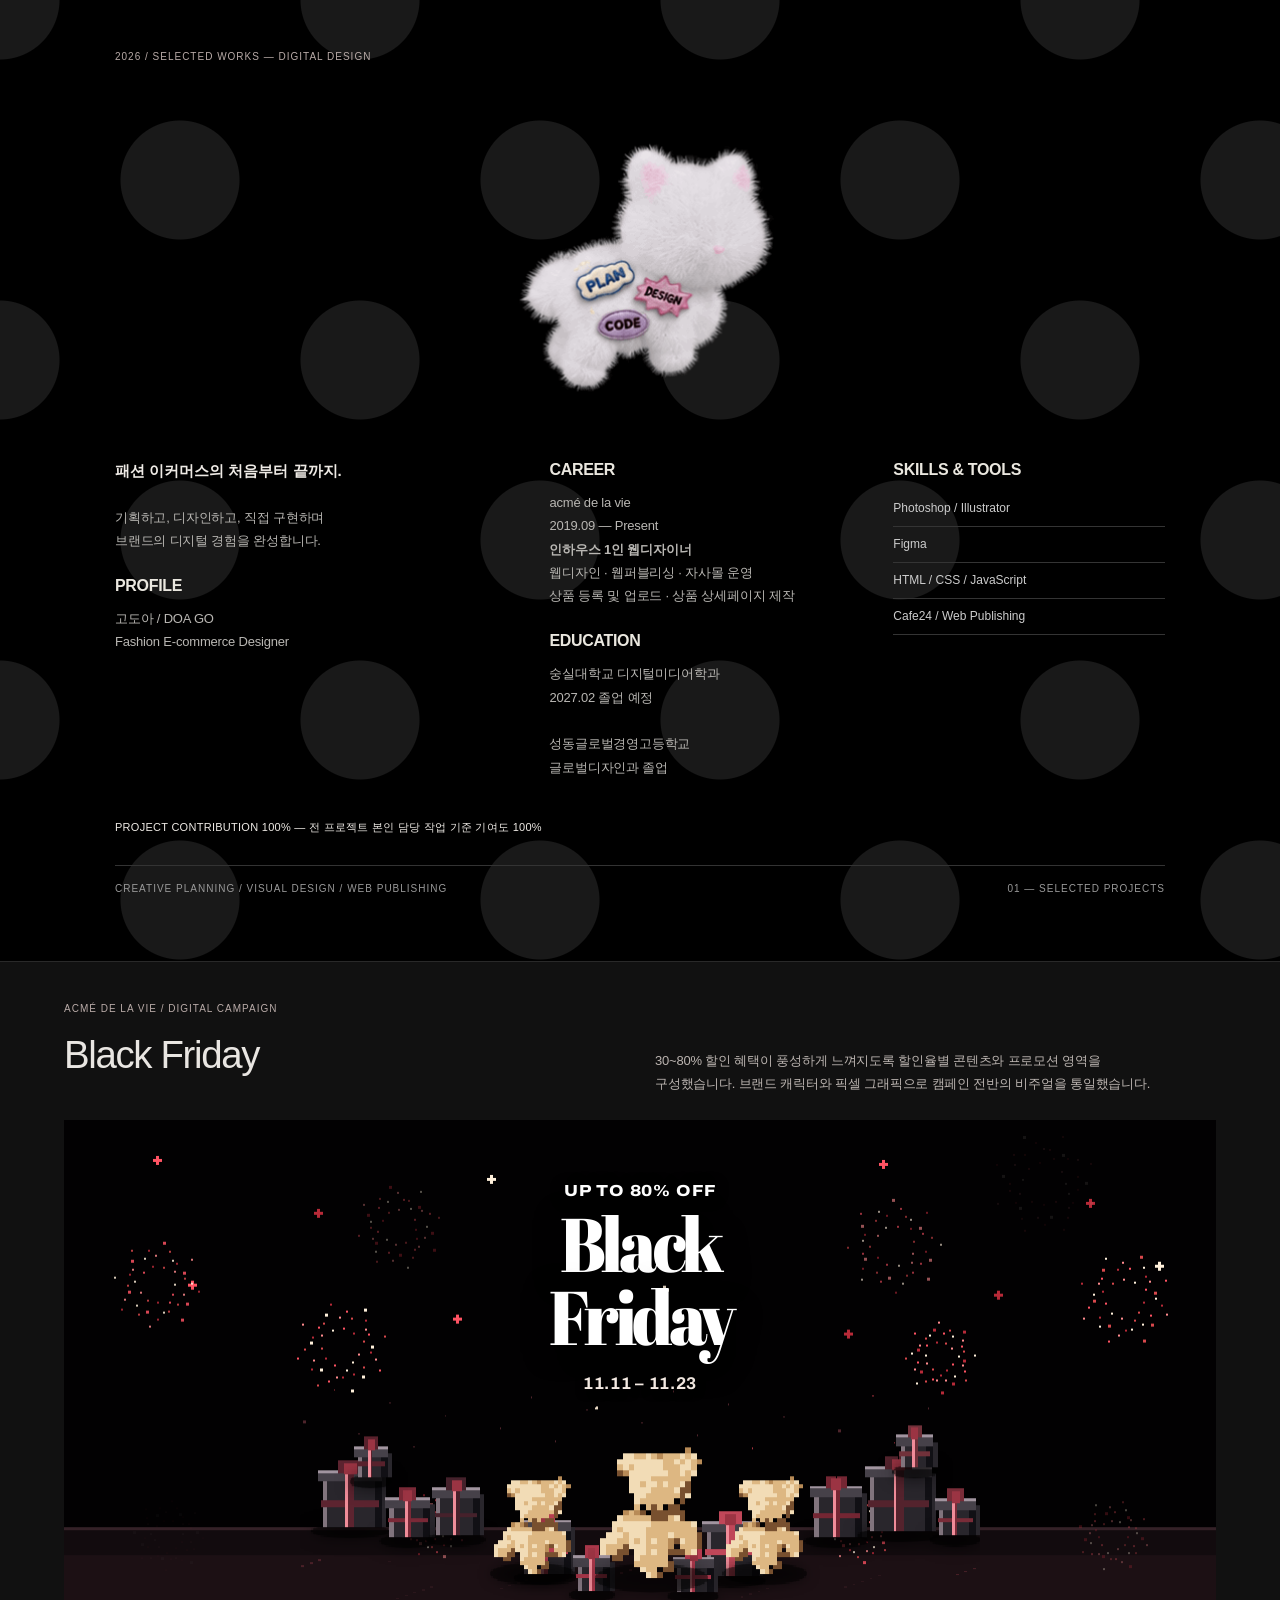
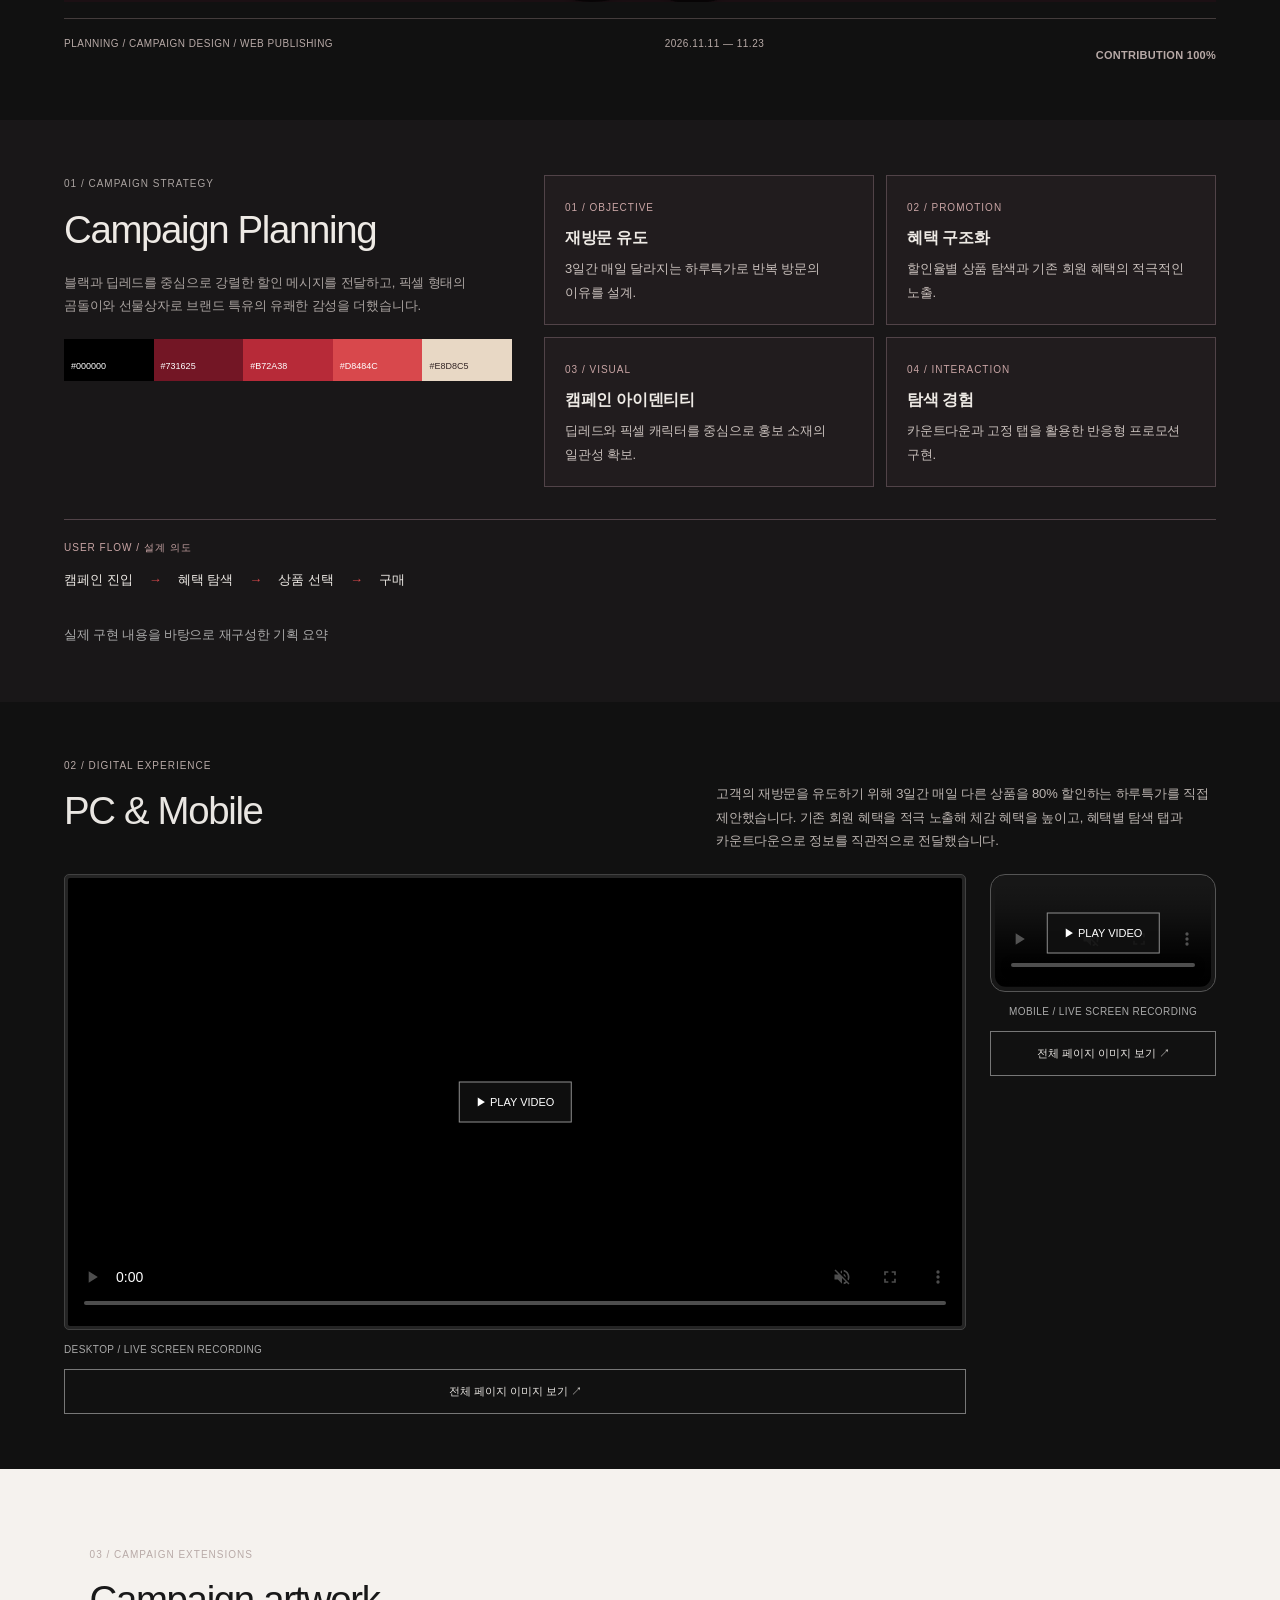
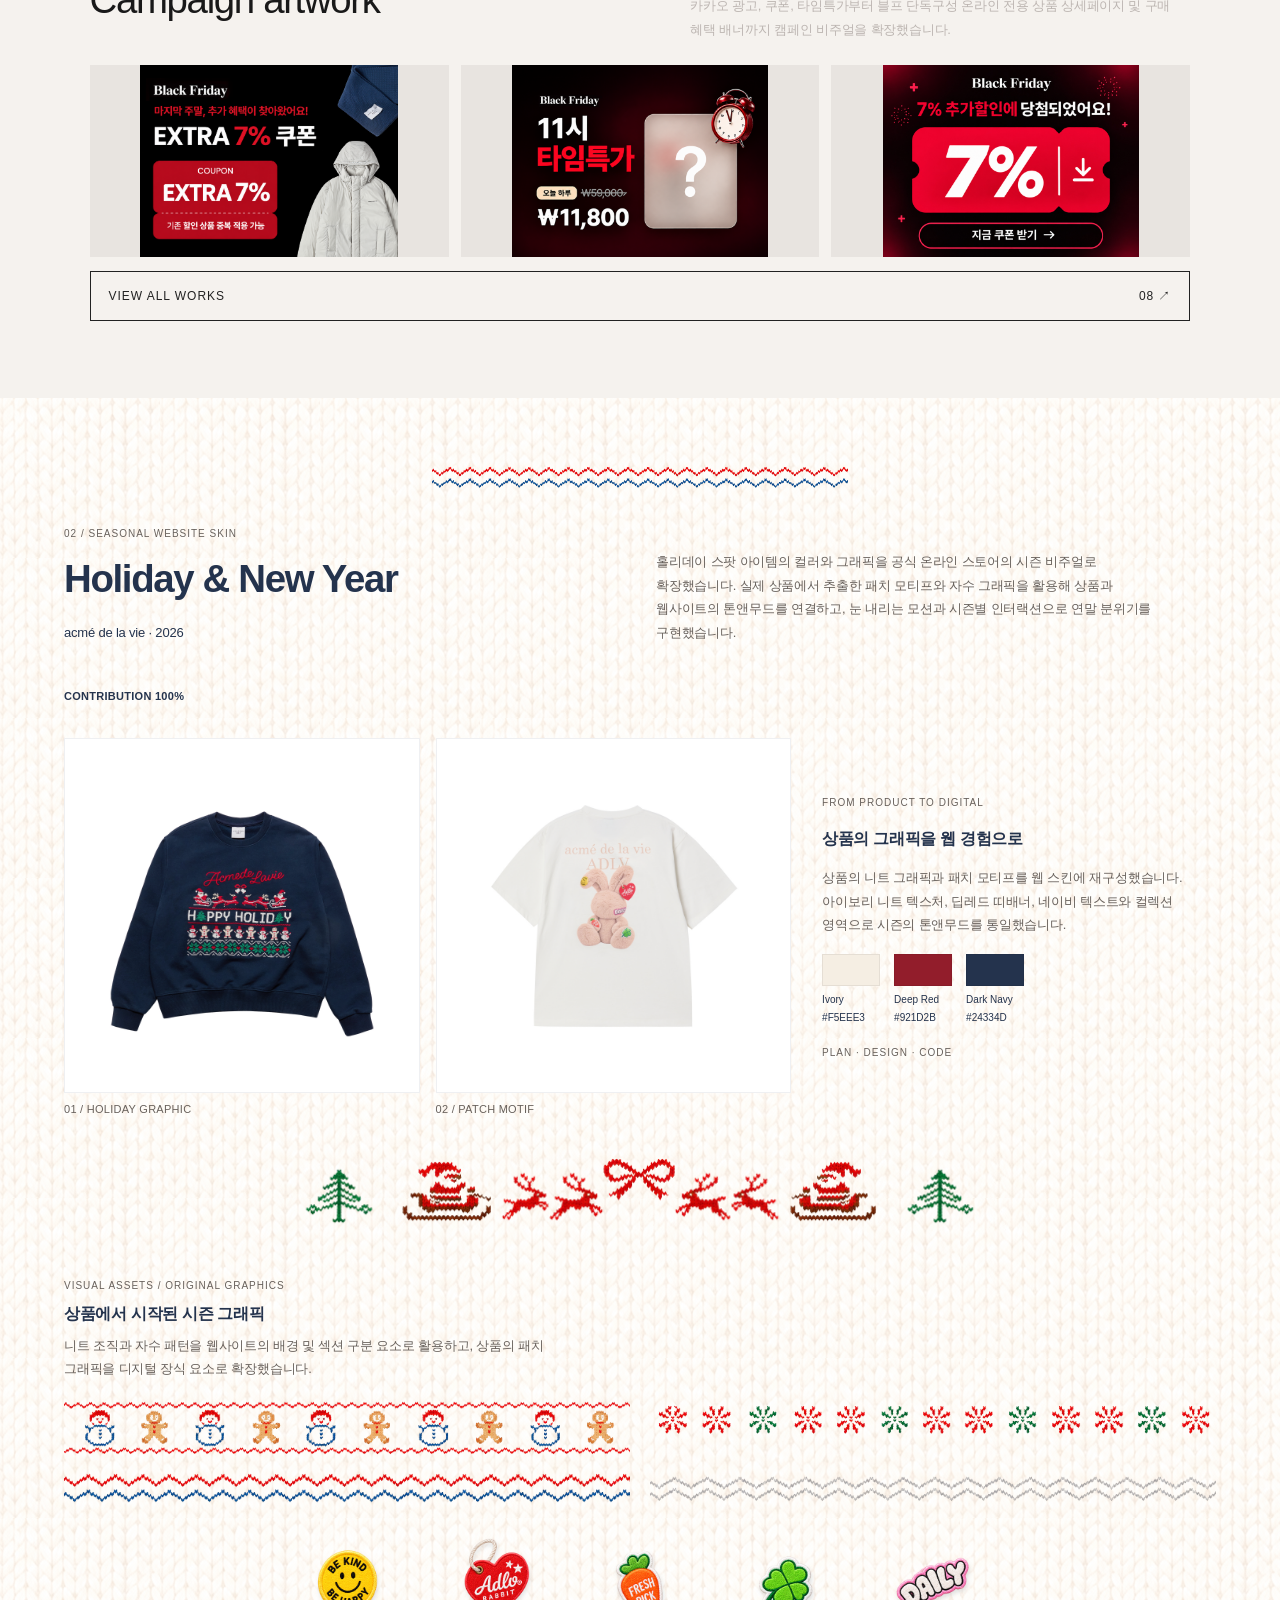
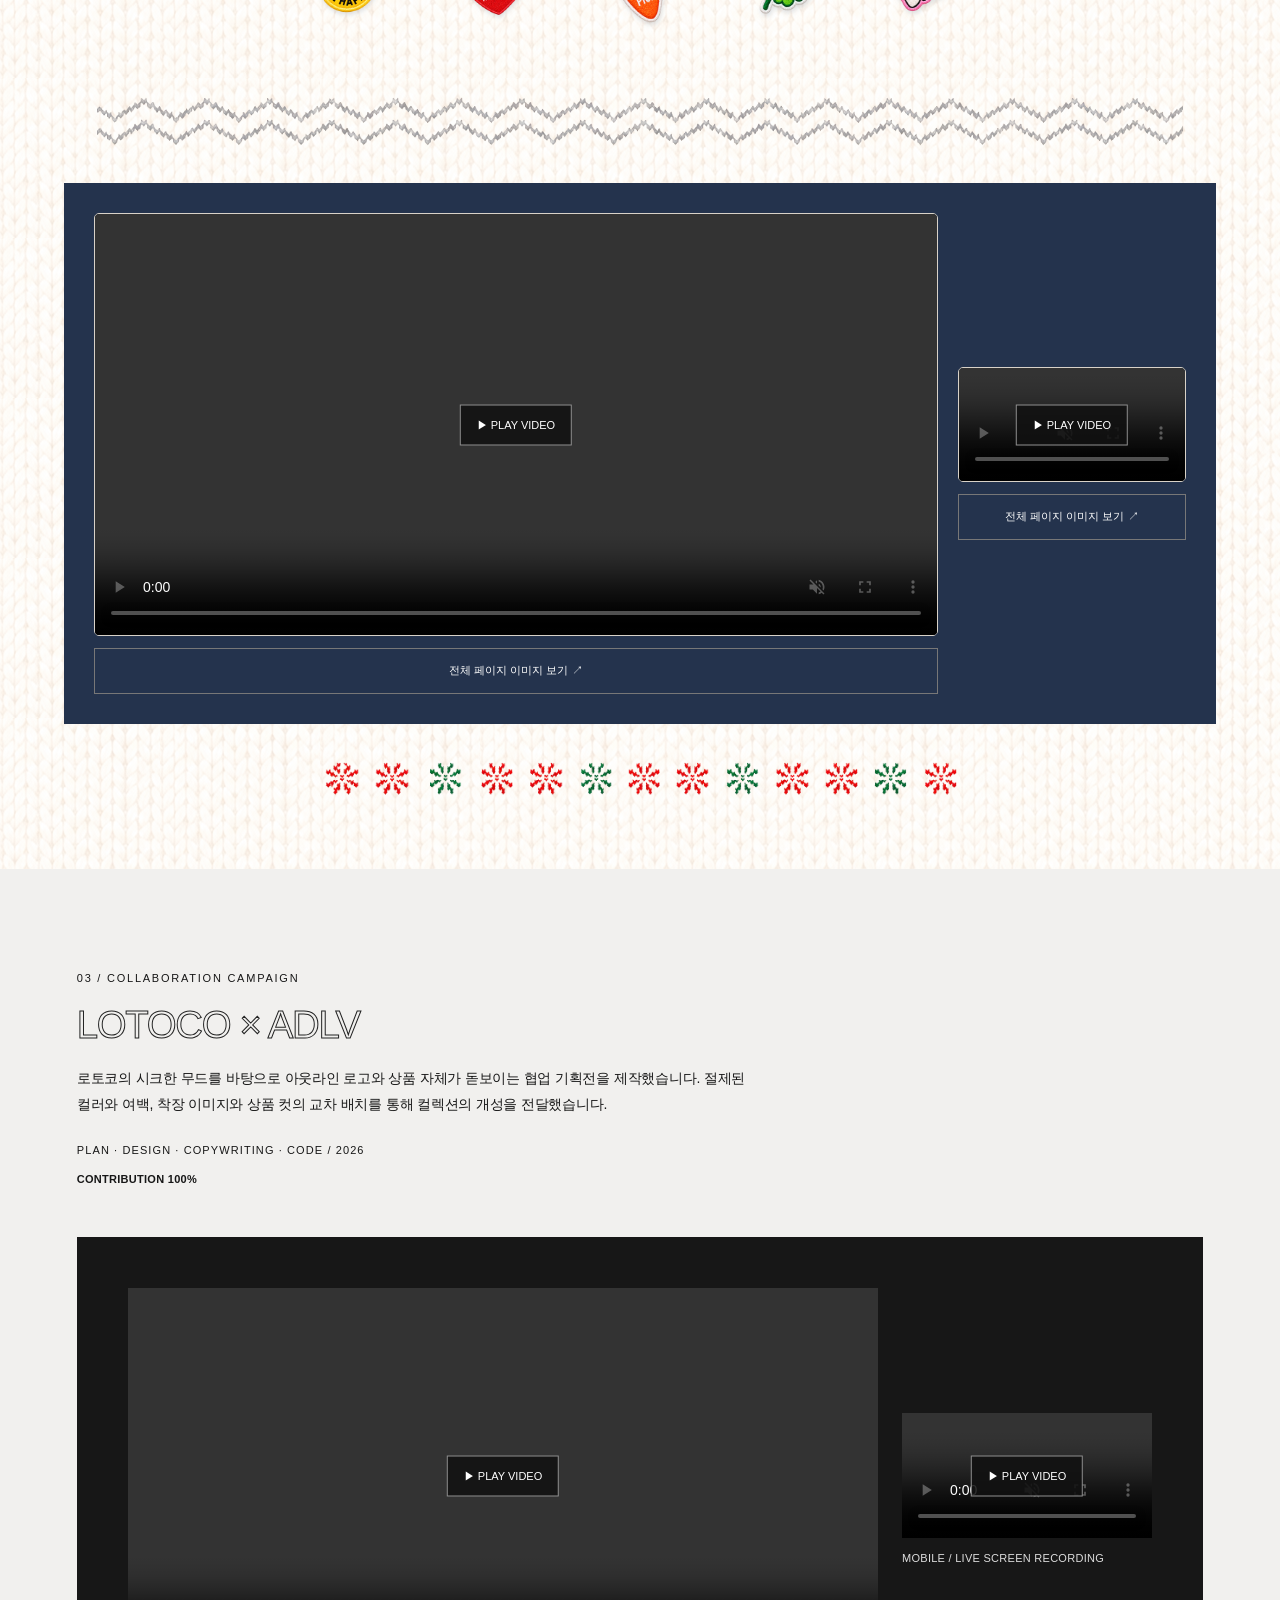
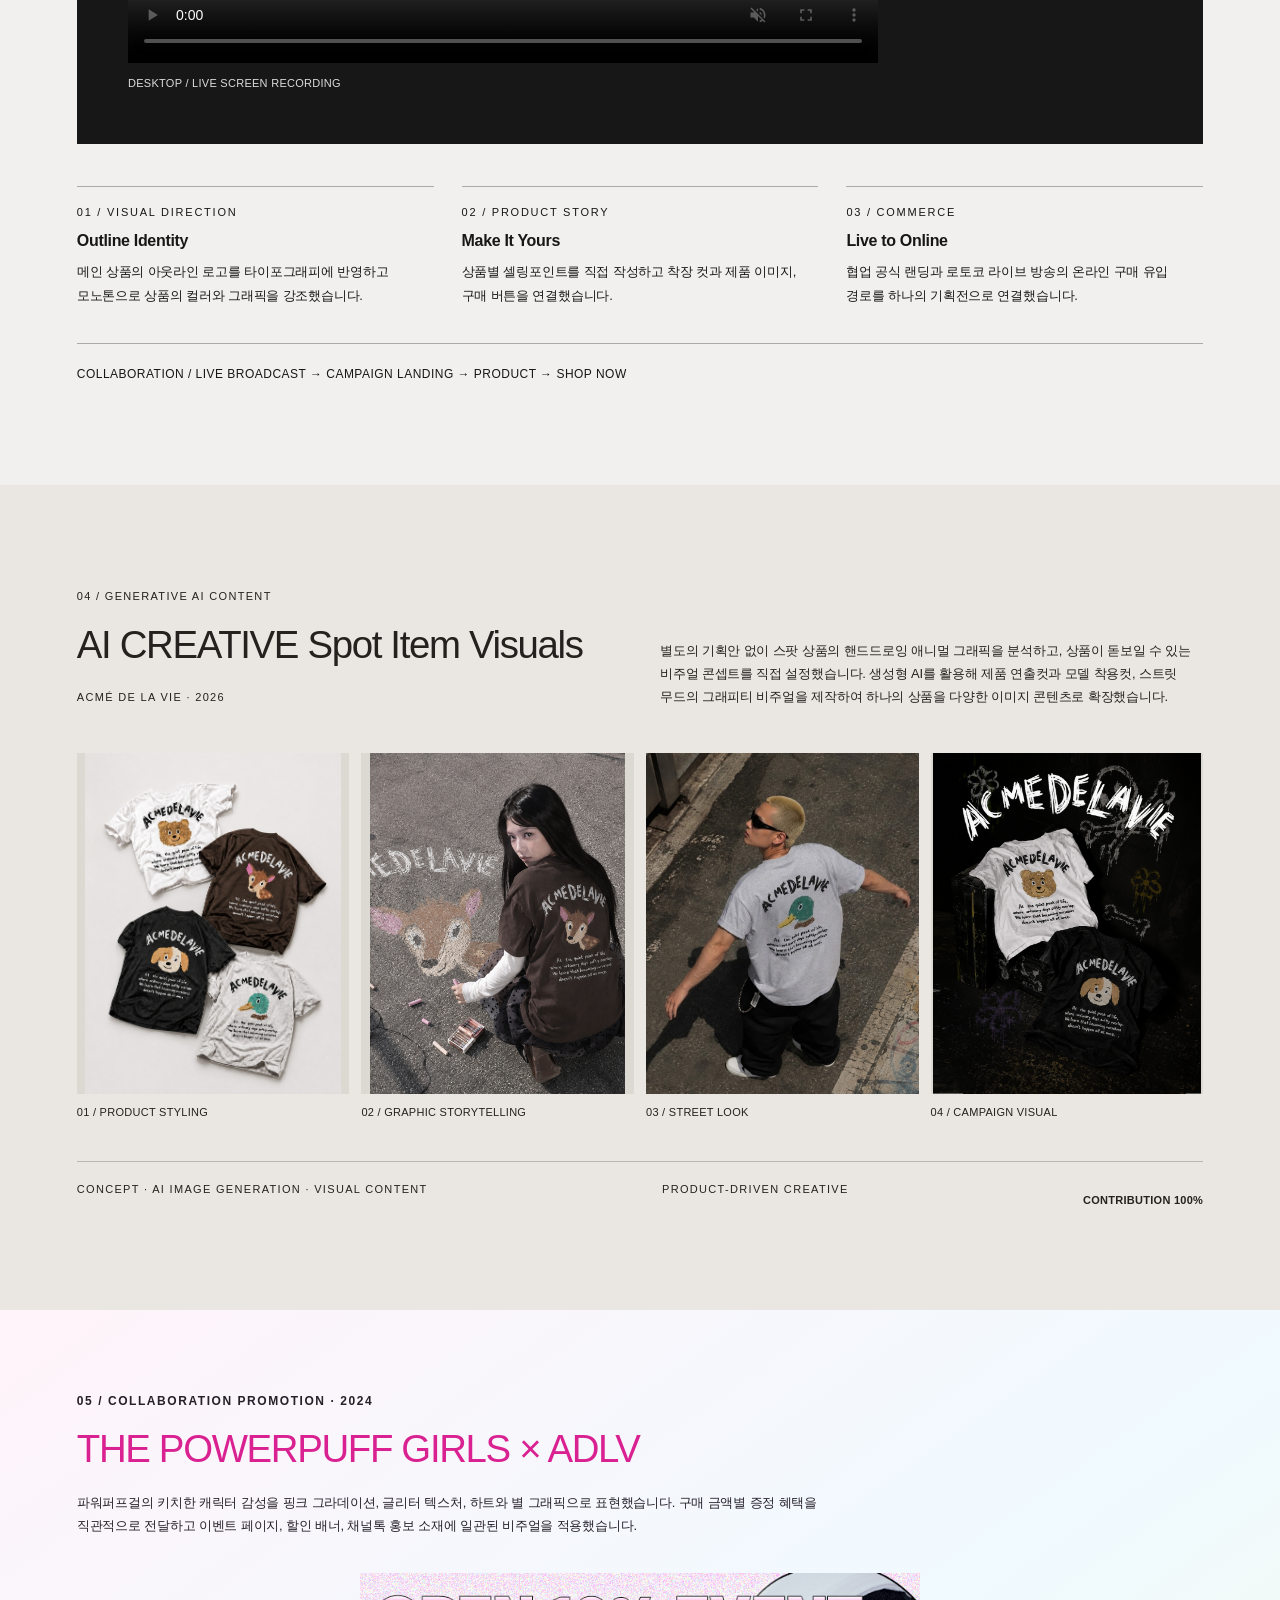
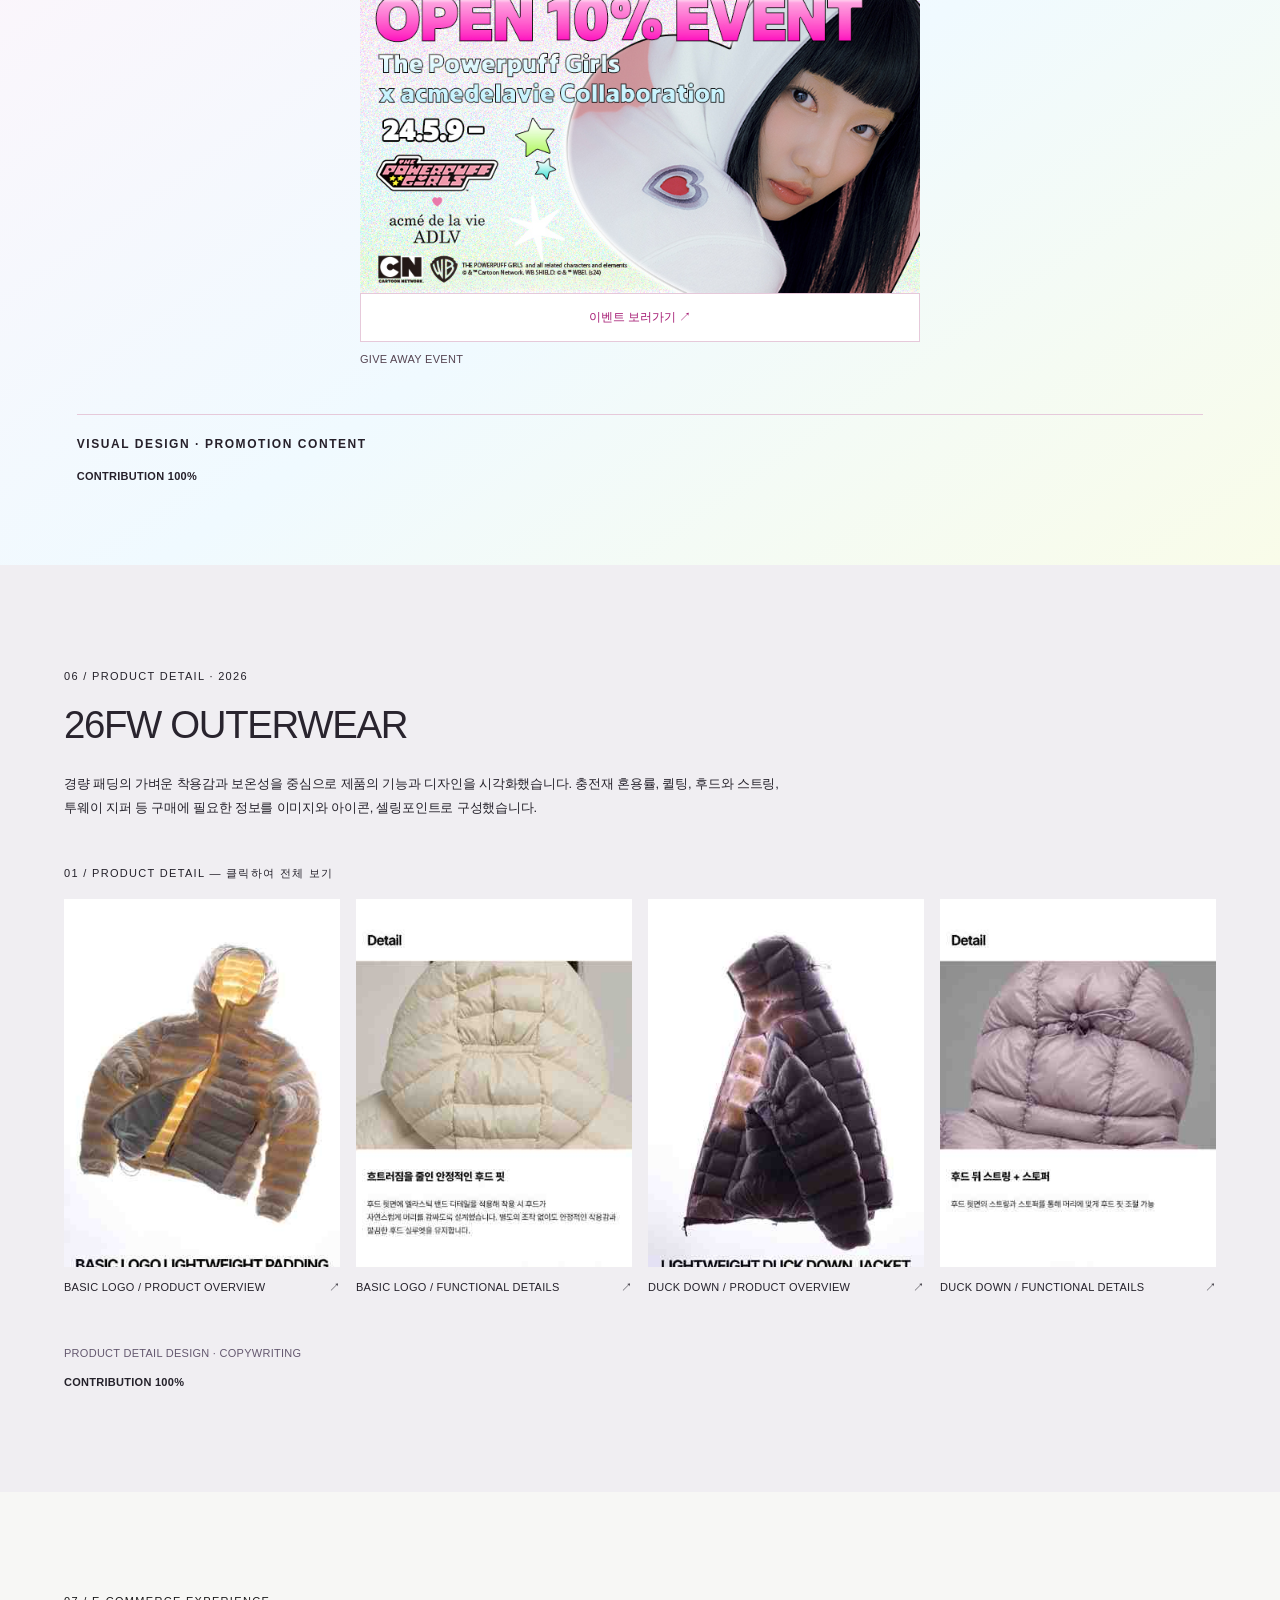
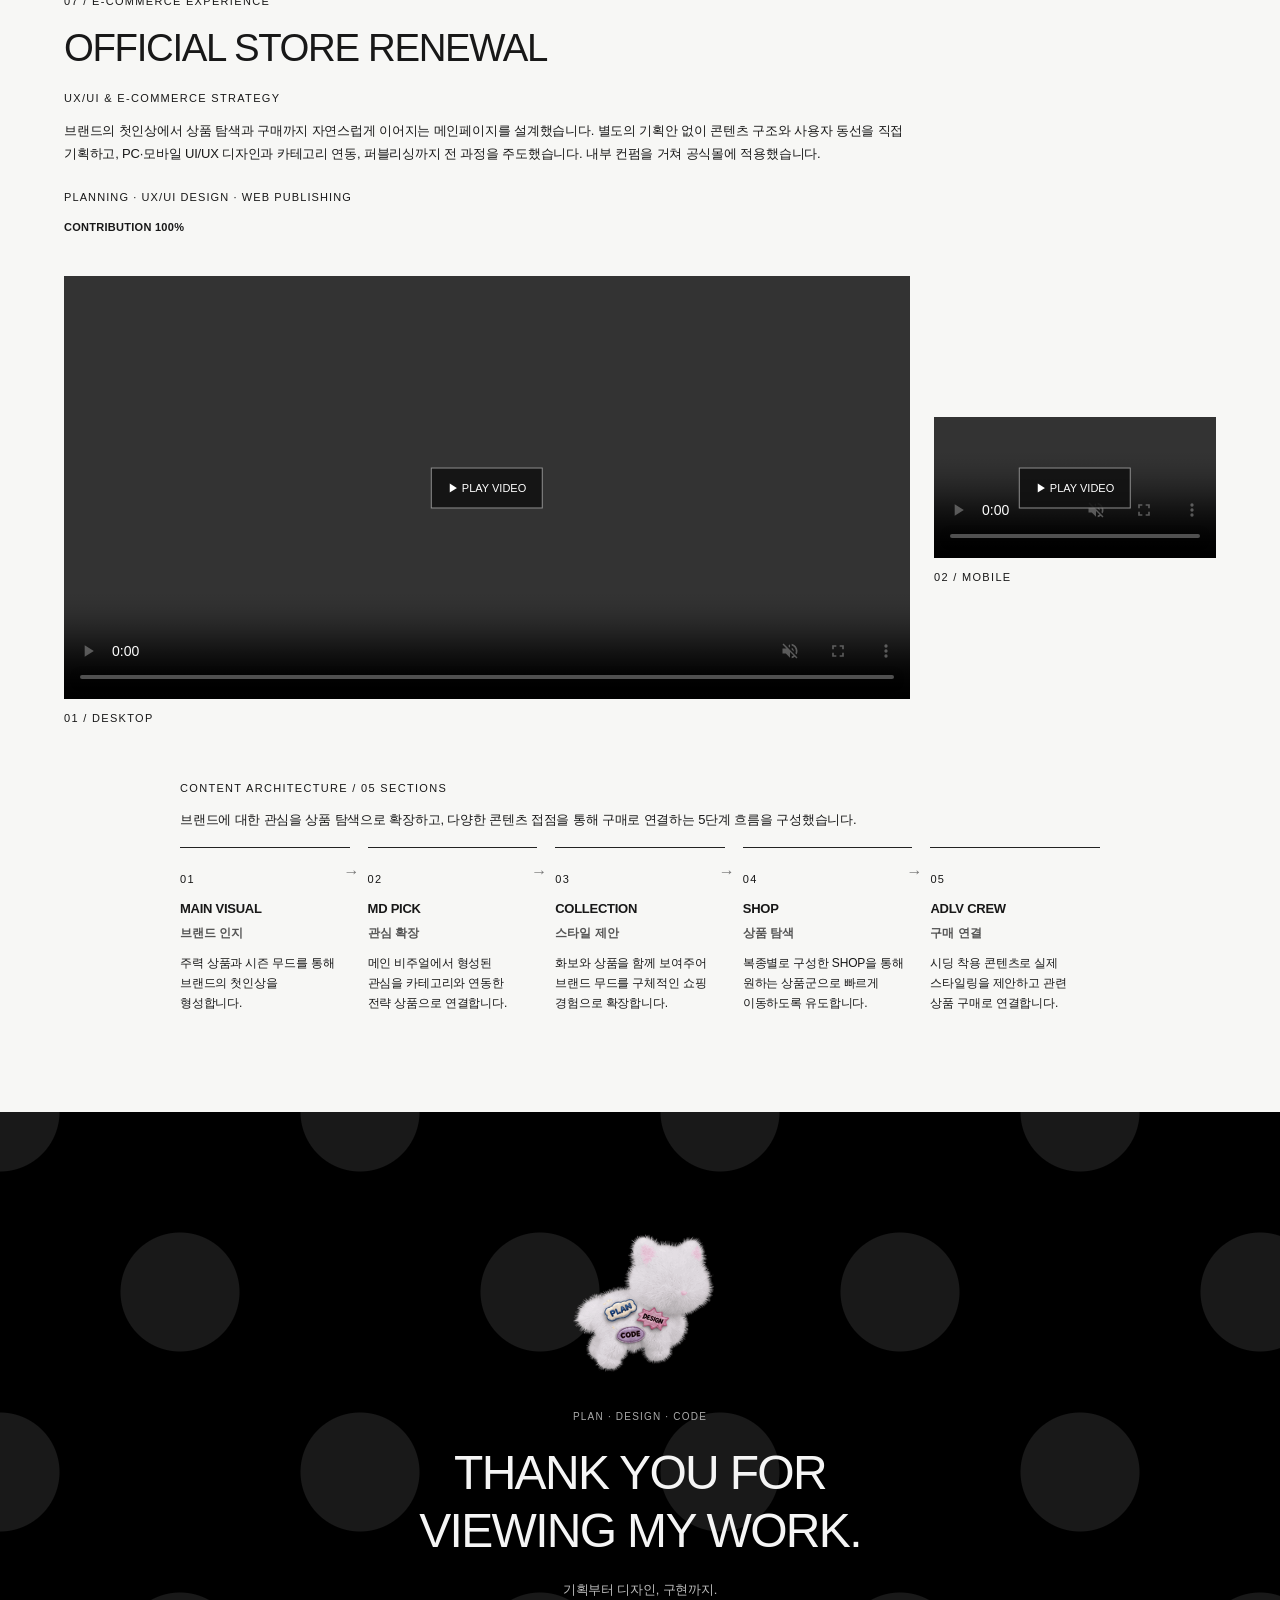
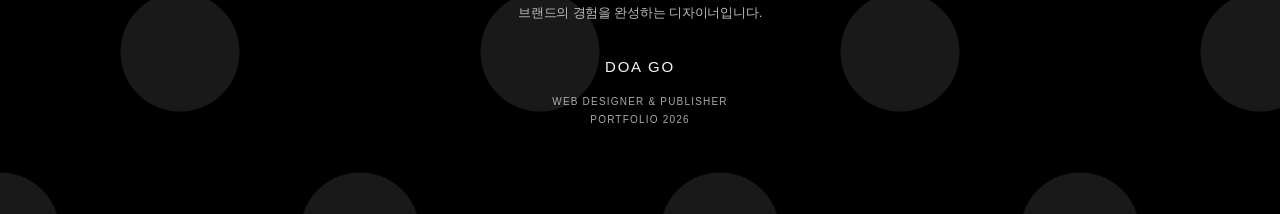
==== commit 3e237bfb: "Update index.html" ====
--- a/index.html
+++ b/index.html
@@ -32,6 +32,8 @@
 @page{size:A4 landscape;margin:8mm}
 @media print{
 *{-webkit-print-color-adjust:exact!important;print-color-adjust:exact!important;animation:none!important;transition:none!important;box-shadow:none!important}html,body{width:auto!important;margin:0!important;background:#fff!important}body{font-size:10px!important}body>.print-sheet{break-before:page;break-inside:avoid;page-break-inside:avoid;margin:0!important;padding:8mm!important;min-height:185mm!important;height:auto!important;overflow:visible!important}body>.print-sheet:first-child{break-before:auto}body :is(h1,h2){font-size:25px!important;margin:5px 0 9px!important}body :is(p,.copy,.lc-intro,.ow-intro,.profile-grid p){font-size:11px!important;line-height:1.55!important}body :is(.heading,.intro,.hol-head,.ai-head){margin-bottom:12px!important;padding-bottom:0!important}body :is(.profile-grid,.intro,.split,.ai-head,.hol-head){grid-template-columns:1fr 1fr!important;gap:16px!important}.profile-grid{grid-template-columns:1.3fr 1fr .9fr!important}.profile-grid>div:first-child{grid-column:auto!important}#portfolio-opening .opening-cat{min-height:0!important;margin-bottom:12px!important}#portfolio-opening .opening-cat img{width:180px!important}.profile-grid p{margin-bottom:10px!important}.profile-bottom{margin-top:10px!important}.print-portfolio-link{display:block!important;color:inherit!important;font-size:11px;margin-top:15px;text-decoration:underline}.motionstage,.hol-motion,.lc-stage,.rv-media{grid-template-columns:minmax(0,3fr) minmax(0,1fr)!important;gap:16px!important;align-items:start!important}.bf-device-column .phone,.hol-mobile,.lc-stage figure:last-child,.rv-media>div:last-child{width:100%!important;max-width:150px!important;margin:0 auto!important}.print-replaced-video{display:none!important}.print-recording{display:block!important;width:100%!important;height:235px!important;object-fit:cover;object-position:top}.phone .print-recording,.hol-mobile .print-recording{object-fit:contain;object-position:top}.bf-full-trigger,.hol-label button,.bf-view,.ppg-more,dialog{display:none!important}.bf-preview{grid-template-columns:repeat(3,1fr)!important}.bf-preview img{height:180px!important}.hol-origin{grid-template-columns:1fr 1fr 1.15fr!important;gap:10px!important;margin-bottom:8px!important}.hol-origin img{height:95px!important;aspect-ratio:auto!important}.hol-note{grid-column:auto!important;padding:0!important}.holiday .hol-band{max-height:20px!important;margin:5px 0!important}.holiday .hol-source{padding:0!important}.holiday .hol-patterns{grid-template-columns:repeat(4,1fr)!important;margin:5px 0!important}.holiday .hol-patches{margin:5px 0!important}.holiday .hol-patches img{width:35px!important}.holiday .hol-motion{padding:8px!important}.holiday .print-recording{height:150px!important}.lc-stage{padding:10px!important}.lc-stage video,.rv-media video{height:220px!important;object-fit:contain}.lc-meta,.ow-intro,.rv-media{margin:10px 0!important}.lc-points{grid-template-columns:repeat(3,1fr)!important;margin-top:12px!important;gap:12px!important}.lc-flow{margin-top:10px!important;padding-top:8px!important}.ai-grid,.ow-grid{grid-template-columns:repeat(4,1fr)!important}.ai-project img,.ow-open img{height:245px!important;aspect-ratio:auto!important;object-fit:contain}.ai-foot,.ow-role{margin-top:12px!important}.ppg .ppg-clean{margin:12px auto!important;grid-template-columns:minmax(0,320px)!important}.ppg .ppg-clean img{max-height:340px!important;object-fit:contain!important}.rv-architecture{margin-top:8px!important;max-width:none!important}.renewal-project .rv-flow{grid-template-columns:repeat(5,1fr)!important;gap:12px!important}.renewal-project .rv-flow article{padding:8px 4px!important}.renewal-project .rv-flow article:not(:last-child)::after{content:'→'!important;top:8px!important;bottom:auto!important;right:-8px!important}.portfolio-ending{min-height:185mm!important}.hero #adlvBF .bfBanner{max-height:420px}.split iframe{height:330px!important;aspect-ratio:auto!important}figure,img,video{break-inside:avoid} }
+</style><style>
+.bf-strategy{display:grid;grid-template-columns:minmax(0,1fr) minmax(0,1.5fr);gap:32px;align-items:start}.strategy-grid{display:grid;grid-template-columns:repeat(2,minmax(0,1fr));gap:12px}.strategy-grid article{border:1px solid #514348;padding:20px;background:#211c1e}.strategy-grid small,.strategy-flow small{color:#c9a5a5;font-size:10px;letter-spacing:1px}.strategy-grid h3{margin:8px 0;font-size:16px}.strategy-grid p{font-size:12px;color:#c9c0bc}.strategy-flow{grid-column:1/-1;border-top:1px solid #514348;padding-top:16px}.strategy-flow div{display:flex;flex-wrap:wrap;gap:16px;margin-top:10px}.strategy-flow span{color:#D8484C}.strategy-note{grid-column:1/-1;font-size:10px;color:#aaa}.recording-wrap{position:relative;min-width:0;width:100%;overflow:hidden}.recording-wrap video{display:block;width:100%;height:auto}.recording-play{position:absolute;top:50%;left:50%;transform:translate(-50%,-50%);border:1px solid #fff8;background:#111d;color:white;padding:12px 16px;white-space:nowrap;cursor:pointer;font-size:11px;z-index:2}.recording-play[hidden]{display:none!important}.portfolio-image-view{display:block;position:static!important;transform:none!important;width:100%;white-space:normal;line-height:1.5;padding:12px 8px;border:1px solid #777;background:transparent;color:inherit;font:inherit;font-size:11px;cursor:pointer;text-align:center;margin:0}.hol-motion .portfolio-image-view{color:#fff}.bf-device-column{gap:12px}.bf-device-column .portfolio-image-view{order:3}.bf-device-column .bf-device-caption{order:2}.hol-motion .hol-label{position:static!important;margin:12px 0 0}.ppg-pending{padding:35px;text-align:center;background:#f8edf4;color:#8b285f}.ppg-extra img[hidden]{display:none!important}#powerpuff #ppg-works .ppg-gallery .ppg-extra{grid-column:1/-1} @media screen and (max-width:700px){.bf-strategy{grid-template-columns:1fr;gap:20px}.strategy-grid article{padding:14px}.bf-device-column .portfolio-image-view{max-width:340px;margin:auto}.hol-motion .hol-mobile{width:70%;max-width:245px}.recording-play{padding:10px;font-size:10px}} @media print{.bf-strategy{grid-template-columns:1fr 1.5fr!important;gap:15px}.strategy-grid article{padding:12px}.recording-play,.portfolio-image-view{display:none!important}.recording-wrap:has(.print-replaced-video){display:none!important}}
 </style></head><body><section class="portfolio-opening print-sheet" id="portfolio-opening"><div class="profile-inner"><div class="eyebrow">2026 / SELECTED WORKS — DIGITAL DESIGN</div><div class="opening-cat"><img alt="PLAN · DESIGN · CODE" src="assets/01-profile/running-cat.gif"/></div><div class="profile-grid"><div><div class="paper-copy">패션 이커머스의 처음부터 끝까지.</div><p>기획하고, 디자인하고, 직접 구현하며<br/>브랜드의 디지털 경험을 완성합니다.</p><h3>PROFILE</h3><p>고도아 / DOA GO<br/>Fashion E-commerce Designer</p></div><div><h3>CAREER</h3><p>acmé de la vie<br/>2019.09 — Present<br/><strong>인하우스 1인 웹디자이너</strong><br/>웹디자인 · 웹퍼블리싱 · 자사몰 운영<br/>상품 등록 및 업로드 · 상품 상세페이지 제작</p><h3>EDUCATION</h3><p>숭실대학교 디지털미디어학과<br/>2027.02 졸업 예정<br/><br/>성동글로벌경영고등학교<br/>글로벌디자인과 졸업</p></div><div><h3>SKILLS &amp; TOOLS</h3><span class="skill">Photoshop / Illustrator</span><span class="skill">Figma</span><span class="skill">HTML / CSS / JavaScript</span><span class="skill">Cafe24 / Web Publishing</span></div></div><div class="contribution-note">PROJECT CONTRIBUTION 100% — 전 프로젝트 본인 담당 작업 기준 기여도 100%</div><div class="profile-bottom"><span>CREATIVE PLANNING / VISUAL DESIGN / WEB PUBLISHING</span><span>01 — SELECTED PROJECTS</span></div></div><a class="print-portfolio-link" href="https://doa00.github.io/portfolio/">ONLINE PORTFOLIO · https://doa00.github.io/portfolio/</a></section><section class="hero print-sheet"><div class="intro"><div><div class="eyebrow">acmé de la vie / Digital campaign</div><h1>Black Friday</h1></div><p>30~80% 할인 혜택이 풍성하게 느껴지도록 할인율별 콘텐츠와 프로모션 영역을 구성했습니다. 브랜드 캐릭터와 픽셀 그래픽으로 캠페인 전반의 비주얼을 통일했습니다.</p></div><div class="stage"><div class="desktop"><div class="monitor"><div id="adlvBF"><section aria-label="블랙프라이데이 배너. 픽셀 곰돌이와 선물상자, 폭죽 애니메이션" class="bfBanner" id="adlv-pixel-candle">
 <canvas></canvas>
 <canvas aria-hidden="true" class="bfForegroundCanvas"></canvas>
@@ -236,8 +238,8 @@
   }else{setRun(true)}
 }
 })();
-</script><div class="chin"></div></div><div class="stand"></div></div></div><div class="meta"><span>PLANNING / CAMPAIGN DESIGN / WEB PUBLISHING</span><span>2026.11.11 — 11.23</span><div class="project-credit">CONTRIBUTION 100%</div></div></section><section class="light split print-sheet"><div><div class="eyebrow">01 / Visual direction</div><h2>캠페인 비주얼</h2><p class="copy" style="margin-top:18px">블랙과 딥레드를 중심으로 강렬한 할인 메시지를 전달하고, 픽셀 형태의 곰돌이와 선물상자로 브랜드 특유의 유쾌한 감성을 더했습니다.</p><div class="palette"><div class="swatch" style="background:#000000">#000000</div><div class="swatch" style="background:#731625">#731625</div><div class="swatch" style="background:#B72A38">#B72A38</div><div class="swatch" style="background:#D8484C">#D8484C</div><div class="swatch" style="background:#E8D8C5">#E8D8C5</div></div></div><iframe class="art" loading="eager" src="assets/02-black-friday/key-visual.html" style="display:block;width:100%;aspect-ratio:4/3;height:auto;border:0;background:#000" title="캠페인 키비주얼"></iframe></section><section class="print-sheet"><div class="heading"><div><div class="eyebrow">02 / Digital experience</div><h2>PC &amp; Mobile</h2></div><p class="copy">고객의 재방문을 유도하기 위해 3일간 매일 다른 상품을 80% 할인하는 하루특가를 직접 제안했습니다. 기존 회원 혜택을 적극 노출해 체감 혜택을 높이고, 혜택별 탐색 탭과 카운트다운으로 정보를 직관적으로 전달했습니다.</p></div><div class="motionstage"><div class="bf-device-column"><div class="desktop"><div class="monitor"><video aria-label="전체 페이지 보기" autoplay="" class="print-replaced-video" data-bf-view="pc" loop="" muted="" playsinline="" poster="assets/02-black-friday/pc-video-poster.jpg" role="button" src="assets/02-black-friday/pc-video.mp4" style=";cursor:zoom-in;" tabindex="0"></video><img alt="전체 페이지 미리보기" class="print-recording" src="assets/02-black-friday/pc-full-page.png"/><button class="bf-full-trigger" data-bf-view="pc" type="button">PC · VIEW FULL PAGE ↗</button><div class="chin"></div></div><div class="stand"></div></div><div class="bf-device-caption">DESKTOP / LIVE SCREEN RECORDING</div></div><div class="bf-device-column"><div class="phone"><video aria-label="전체 페이지 보기" autoplay="" class="print-replaced-video" data-bf-view="mob" loop="" muted="" playsinline="" poster="assets/02-black-friday/mobile-video-poster.jpg" role="button" src="assets/02-black-friday/mobile-video.mp4" style=";cursor:zoom-in;" tabindex="0"></video><img alt="전체 페이지 미리보기" class="print-recording" src="assets/02-black-friday/mobile-full-page.png"/><button class="bf-full-trigger" data-bf-view="mob" type="button">MOBILE · VIEW FULL PAGE ↗</button></div><div class="bf-device-caption">MOBILE / LIVE SCREEN RECORDING</div></div></div></section><section class="bf-gallery print-sheet"><div class="heading"><div><div class="eyebrow">03 / Campaign extensions</div><h2>Campaign artwork</h2></div><p class="copy">카카오 광고, 쿠폰, 타임특가부터 블프 단독구성 온라인 전용 상품 상세페이지 및 구매 혜택 배너까지 캠페인 비주얼을 확장했습니다.</p></div><div class="bf-preview"><img alt="주말 쿠폰 배너" src="assets/02-black-friday/weekend-coupon-banner.png"><img alt="11시 타임특가 광고" src="assets/02-black-friday/11am-time-sale-ad.png"/><img alt="쿠폰 팝업" src="assets/02-black-friday/coupon-popup.png"/></img></div><button class="bf-view" onclick="document.getElementById('bfGallery').showModal()" type="button">VIEW ALL WORKS <span>08 ↗</span></button><dialog id="bfGallery"><div class="bf-dialog-head"><strong>BLACK FRIDAY / CAMPAIGN ARTWORK</strong><button onclick="this.closest('dialog').close()" type="button">CLOSE ×</button></div><div class="bf-gallery-grid"><button class="bf-gallery-item" onclick="const d=document.getElementById('bfImage');d.querySelector('img').src=this.querySelector('img').src;d.showModal()" type="button"><img alt="주말 쿠폰 배너" src="assets/02-black-friday/weekend-coupon-banner.png"/><span>01 / 주말 쿠폰 배너</span></button><button class="bf-gallery-item" onclick="const d=document.getElementById('bfImage');d.querySelector('img').src=this.querySelector('img').src;d.showModal()" type="button"><img alt="타임특가" src="assets/02-black-friday/time-sale-banner.png"/><span>02 / 타임특가</span></button><button class="bf-gallery-item" onclick="const d=document.getElementById('bfImage');d.querySelector('img').src=this.querySelector('img').src;d.showModal()" type="button"><img alt="카카오 세로 메시지" src="assets/02-black-friday/kakao-vertical-message.jpg"/><span>03 / 카카오 세로 메시지</span></button><button class="bf-gallery-item" onclick="const d=document.getElementById('bfImage');d.querySelector('img').src=this.querySelector('img').src;d.showModal()" type="button"><img alt="티켓 쿠폰 메시지" src="assets/02-black-friday/ticket-coupon-message.jpg"/><span>04 / 티켓 쿠폰 메시지</span></button><button class="bf-gallery-item" onclick="const d=document.getElementById('bfImage');d.querySelector('img').src=this.querySelector('img').src;d.showModal()" type="button"><img alt="쿠폰 팝업" src="assets/02-black-friday/coupon-popup.png"/><span>05 / 쿠폰 팝업</span></button><button class="bf-gallery-item" onclick="const d=document.getElementById('bfImage');d.querySelector('img').src=this.querySelector('img').src;d.showModal()" type="button"><img alt="11시 타임특가 광고" src="assets/02-black-friday/11am-time-sale-ad.png"/><span>06 / 11시 타임특가 광고</span></button><button class="bf-gallery-item" onclick="const d=document.getElementById('bfImage');d.querySelector('img').src=this.querySelector('img').src;d.showModal()" type="button"><img alt="단독구성 상세페이지 미리보기" src="assets/02-black-friday/exclusive-product-detail.jpg"/><span>07 / 블프 단독구성 온라인 전용 상품 상세페이지</span></button><button class="bf-gallery-item" onclick="const d=document.getElementById('bfImage');d.querySelector('img').src=this.querySelector('img').src;d.showModal()" type="button"><img alt="상품 페이지 내 띠배너" src="assets/02-black-friday/product-strip-banner.jpg"/><span>08 / 상품 페이지 내 띠배너</span></button></div></dialog><dialog id="bfImage"><button onclick="this.parentElement.close()" type="button">CLOSE ×</button><img alt="전체 작업물"/></dialog></section><section class="holiday print-sheet" id="holiday"><img alt="" class="hol-band hol-top" src="assets/03-holiday-skin/skin-visual.png"/><div class="hol-head"><div><div class="eyebrow">02 / SEASONAL WEBSITE SKIN</div><h2>Holiday &amp; New Year</h2><p>acmé de la vie · 2026</p></div><p class="copy">홀리데이 스팟 아이템의 컬러와 그래픽을 공식 온라인 스토어의 시즌 비주얼로 확장했습니다. 실제 상품에서 추출한 패치 모티프와 자수 그래픽을 활용해 상품과 웹사이트의 톤앤무드를 연결하고, 눈 내리는 모션과 시즌별 인터랙션으로 연말 분위기를 구현했습니다.</p><div class="project-credit">CONTRIBUTION 100%</div></div><div class="hol-origin"><figure><img alt="홀리데이 맨투맨" src="assets/03-holiday-skin/holiday-sweatshirt.jpg"/><figcaption>01 / HOLIDAY GRAPHIC</figcaption></figure><figure><img alt="패치 그래픽 티셔츠" src="assets/03-holiday-skin/patch-tshirt.jpg"/><figcaption>02 / PATCH MOTIF</figcaption></figure><div class="hol-note"><div class="eyebrow">FROM PRODUCT TO DIGITAL</div><h3>상품의 그래픽을 웹 경험으로</h3><p class="copy">상품의 니트 그래픽과 패치 모티프를 웹 스킨에 재구성했습니다. 아이보리 니트 텍스처, 딥레드 띠배너, 네이비 텍스트와 컬렉션 영역으로 시즌의 톤앤무드를 통일했습니다.</p><div class="hol-colors" style="gap:14px;flex-wrap:wrap"><span style="display:grid;gap:5px;font-size:10px"><i style="background:#F5EEE3;width:58px;height:32px"></i>Ivory<br/>#F5EEE3</span><span style="display:grid;gap:5px;font-size:10px"><i style="background:#921D2B;width:58px;height:32px"></i>Deep Red<br/>#921D2B</span><span style="display:grid;gap:5px;font-size:10px"><i style="background:#24334D;width:58px;height:32px"></i>Dark Navy<br/>#24334D</span></div><div class="hol-label">PLAN · DESIGN · CODE</div></div></div><img alt="" class="hol-band" src="assets/03-holiday-skin/design-visual-01.png"/><div class="hol-source"><div class="eyebrow">VISUAL ASSETS / ORIGINAL GRAPHICS</div><h3>상품에서 시작된 시즌 그래픽</h3><p class="copy">니트 조직과 자수 패턴을 웹사이트의 배경 및 섹션 구분 요소로 활용하고, 상품의 패치 그래픽을 디지털 장식 요소로 확장했습니다.</p><div class="hol-patterns"><img alt="" class="hol-band" src="assets/03-holiday-skin/design-visual-02.png"/><img alt="" class="hol-band" src="assets/03-holiday-skin/design-visual-03.png"/><img alt="" class="hol-band" src="assets/03-holiday-skin/skin-visual.png"/><img alt="" class="hol-band" src="assets/03-holiday-skin/design-visual-04.png"/></div><div class="hol-patches"><img alt="자수 패치 1" src="assets/03-holiday-skin/patch-01.png"/><img alt="자수 패치 2" src="assets/03-holiday-skin/patch-02.png"/><img alt="자수 패치 3" src="assets/03-holiday-skin/patch-03.png"/><img alt="자수 패치 4" src="assets/03-holiday-skin/patch-04.png"/><img alt="자수 패치 5" src="assets/03-holiday-skin/patch-05.png"/></div></div><img alt="" class="hol-band" src="assets/03-holiday-skin/design-visual-04.png"/><div class="hol-motion"><div><video aria-label="전체 페이지 보기" autoplay="" class="print-replaced-video" data-hol-view="pc" loop="" muted="" playsinline="" role="button" src="assets/03-holiday-skin/pc-video.mp4" style="cursor:zoom-in;" tabindex="0"></video><img alt="전체 페이지 미리보기" class="print-recording" src="assets/03-holiday-skin/pc-full-page.png"/><div class="hol-label"><button data-hol-view="pc" style="background:none;border:0;color:inherit;font:inherit;cursor:pointer;padding:8px 0;text-decoration:underline;text-underline-offset:4px;" type="button">PC · VIEW FULL PAGE ↗</button></div></div><div class="hol-mobile"><video aria-label="전체 페이지 보기" autoplay="" class="print-replaced-video" data-hol-view="mob" loop="" muted="" playsinline="" role="button" src="assets/03-holiday-skin/mobile-video.mp4" style="cursor:zoom-in;" tabindex="0"></video><img alt="전체 페이지 미리보기" class="print-recording" src="assets/03-holiday-skin/mobile-full-page.png"/><div class="hol-label"><button data-hol-view="mob" style="background:none;border:0;color:inherit;font:inherit;cursor:pointer;padding:8px 0;text-decoration:underline;text-underline-offset:4px;" type="button">MOBILE · VIEW FULL PAGE ↗</button></div></div></div><img alt="" class="hol-band hol-bottom" src="assets/03-holiday-skin/design-visual-03.png"/></section><section class="lotoco print-sheet" id="lotoco"><div class="lc-kicker">03 / COLLABORATION CAMPAIGN</div><h2>LOTOCO × ADLV</h2><div class="lc-intro">로토코의 시크한 무드를 바탕으로 아웃라인 로고와 상품 자체가 돋보이는 협업 기획전을 제작했습니다. 절제된 컬러와 여백, 착장 이미지와 상품 컷의 교차 배치를 통해 컬렉션의 개성을 전달했습니다.</div><div class="lc-meta">PLAN · DESIGN · COPYWRITING · CODE / 2026<div class="project-credit">CONTRIBUTION 100%</div></div><div class="lc-stage"><figure><video autoplay="" controls="" loop="" muted="" playsinline="" preload="metadata" src="assets/04-lotoco/pc-video.mp4"></video><figcaption>DESKTOP / LIVE SCREEN RECORDING</figcaption></figure><figure><video autoplay="" controls="" loop="" muted="" playsinline="" preload="metadata" src="assets/04-lotoco/mobile-video.mp4"></video><figcaption>MOBILE / LIVE SCREEN RECORDING</figcaption></figure></div><div class="lc-points"><article><div class="lc-kicker">01 / VISUAL DIRECTION</div><h3>Outline Identity</h3><p>메인 상품의 아웃라인 로고를 타이포그래피에 반영하고 모노톤으로 상품의 컬러와 그래픽을 강조했습니다.</p></article><article><div class="lc-kicker">02 / PRODUCT STORY</div><h3>Make It Yours</h3><p>상품별 셀링포인트를 직접 작성하고 착장 컷과 제품 이미지, 구매 버튼을 연결했습니다.</p></article><article><div class="lc-kicker">03 / COMMERCE</div><h3>Live to Online</h3><p>협업 공식 랜딩과 로토코 라이브 방송의 온라인 구매 유입 경로를 하나의 기획전으로 연결했습니다.</p></article></div><div class="lc-flow">COLLABORATION / LIVE BROADCAST → CAMPAIGN LANDING → PRODUCT → SHOP NOW</div></section><section class="ai-project print-sheet" id="ai-creative"><div class="ai-head"><div><small>04 / GENERATIVE AI CONTENT</small><h2>AI CREATIVE <br/>Spot Item Visuals</h2><small>ACMÉ DE LA VIE · 2026</small></div><p>별도의 기획안 없이 스팟 상품의 핸드드로잉 애니멀 그래픽을 분석하고, 상품이 돋보일 수 있는 비주얼 콘셉트를 직접 설정했습니다. 생성형 AI를 활용해 제품 연출컷과 모델 착용컷, 스트릿 무드의 그래피티 비주얼을 제작하여 하나의 상품을 다양한 이미지 콘텐츠로 확장했습니다.</p></div><div class="ai-grid"><figure><img alt="01 / PRODUCT STYLING" loading="lazy" src="assets/05-ai-creative/product-styling.jpg"/><figcaption>01 / PRODUCT STYLING</figcaption></figure><figure><img alt="02 / GRAPHIC STORYTELLING" loading="lazy" src="assets/05-ai-creative/graphic-storytelling.jpg"/><figcaption>02 / GRAPHIC STORYTELLING</figcaption></figure><figure><img alt="03 / STREET LOOK" loading="lazy" src="assets/05-ai-creative/street-look.jpg"/><figcaption>03 / STREET LOOK</figcaption></figure><figure><img alt="04 / CAMPAIGN VISUAL" loading="lazy" src="assets/05-ai-creative/campaign-visual.jpg"/><figcaption>04 / CAMPAIGN VISUAL</figcaption></figure></div><div class="ai-foot"><small>CONCEPT · AI IMAGE GENERATION · VISUAL CONTENT</small><small>PRODUCT-DRIVEN CREATIVE</small><div class="project-credit">CONTRIBUTION 100%</div></div></section><section class="ppg print-sheet" id="powerpuff"><div class="ppg-inner"><small>05 / COLLABORATION PROMOTION · 2024</small><h2>THE POWERPUFF GIRLS <br/>× ADLV</h2><p>파워퍼프걸의 키치한 캐릭터 감성을 핑크 그라데이션, 글리터 텍스처, 하트와 별 그래픽으로 표현했습니다. 구매 금액별 증정 혜택을 직관적으로 전달하고 이벤트 페이지, 할인 배너, 채널톡 홍보 소재에 일관된 비주얼을 적용했습니다.</p><div class="ppg-grid ppg-clean"><figure><a class="ppg-detail" href="#" onclick="document.getElementById('ppg-works').showModal();return false"><img alt="증정 이벤트 대표 썸네일" src="assets/06-powerpuff-girls/event-thumbnail.jpg"/><span>이벤트 보러가기 ↗</span></a><figcaption>GIVE AWAY EVENT</figcaption></figure></div><dialog id="ppg-works"><button onclick="this.parentElement.close()" type="button">CLOSE ×</button><div class="ppg-gallery"><figure><img alt="증정 이벤트 배너" src="assets/06-powerpuff-girls/giveaway-banner.jpg"/><figcaption>02 / GIVE AWAY BANNER</figcaption></figure><figure><img alt="전체 증정 이벤트 페이지" src="assets/06-powerpuff-girls/event-full-page.jpg"/><figcaption>EVENT DETAIL</figcaption></figure></div></dialog><div class="ppg-role"><small>VISUAL DESIGN · PROMOTION CONTENT</small></div><div class="project-credit">CONTRIBUTION 100%</div></div></section><section class="outerwear print-sheet" id="outerwear"><div class="ow-inner"><small>06 / PRODUCT DETAIL · 2026</small><h2>26FW OUTERWEAR</h2><div class="ow-intro">경량 패딩의 가벼운 착용감과 보온성을 중심으로 제품의 기능과 디자인을 시각화했습니다. 충전재 혼용률, 퀼팅, 후드와 스트링, 투웨이 지퍼 등 구매에 필요한 정보를 이미지와 아이콘, 셀링포인트로 구성했습니다.</div><div class="ow-kicker">01 / PRODUCT DETAIL — 클릭하여 전체 보기</div><div class="ow-grid"><figure><button aria-label="BASIC LOGO / PRODUCT OVERVIEW 전체 보기" class="ow-open" type="button"><img alt="BASIC LOGO / PRODUCT OVERVIEW" loading="lazy" src="assets/07-outerwear/basic-logo-overview-preview.jpg"/></button><figcaption>BASIC LOGO / PRODUCT OVERVIEW <span>↗</span></figcaption><template><img alt="BASIC LOGO / PRODUCT OVERVIEW 원본" src="assets/07-outerwear/basic-logo-overview-full.jpg"/></template></figure><figure><button aria-label="BASIC LOGO / FUNCTIONAL DETAILS 전체 보기" class="ow-open" type="button"><img alt="BASIC LOGO / FUNCTIONAL DETAILS" loading="lazy" src="assets/07-outerwear/basic-logo-details-preview.jpg"/></button><figcaption>BASIC LOGO / FUNCTIONAL DETAILS <span>↗</span></figcaption><template><img alt="BASIC LOGO / FUNCTIONAL DETAILS 원본" src="assets/07-outerwear/basic-logo-details-full.jpg"/></template></figure><figure><button aria-label="DUCK DOWN / PRODUCT OVERVIEW 전체 보기" class="ow-open" type="button"><img alt="DUCK DOWN / PRODUCT OVERVIEW" loading="lazy" src="assets/07-outerwear/duck-down-overview-preview.jpg"/></button><figcaption>DUCK DOWN / PRODUCT OVERVIEW <span>↗</span></figcaption><template><img alt="DUCK DOWN / PRODUCT OVERVIEW 원본" src="assets/07-outerwear/duck-down-overview-full.jpg"/></template></figure><figure><button aria-label="DUCK DOWN / FUNCTIONAL DETAILS 전체 보기" class="ow-open" type="button"><img alt="DUCK DOWN / FUNCTIONAL DETAILS" loading="lazy" src="assets/07-outerwear/duck-down-details-preview.jpg"/></button><figcaption>DUCK DOWN / FUNCTIONAL DETAILS <span>↗</span></figcaption><template><img alt="DUCK DOWN / FUNCTIONAL DETAILS 원본" src="assets/07-outerwear/duck-down-details-full.jpg"/></template></figure></div><div class="ow-role">PRODUCT DETAIL DESIGN · COPYWRITING</div><div class="project-credit">CONTRIBUTION 100%</div></div><dialog class="ow-dialog"><button class="ow-close" type="button">CLOSE ×</button><div class="ow-full"></div></dialog></section><script>(()=>{const s=document.querySelector('#outerwear'),d=s.querySelector('dialog'),f=d.querySelector('.ow-full');s.querySelectorAll('.ow-open').forEach(b=>b.addEventListener('click',()=>{f.replaceChildren(b.parentElement.querySelector('template').content.cloneNode(true));d.showModal();d.scrollTop=0}));d.querySelector('button').onclick=()=>d.close();d.addEventListener('click',e=>{if(e.target===d)d.close()});})();</script><section class="renewal-project print-sheet" id="renewal"><style>.renewal-project{background:#f7f7f5;color:#181818;padding:90px max(5vw,20px);font-family:inherit}.renewal-project *{box-sizing:border-box}.renewal-project h2{font-size:clamp(28px,4vw,52px);line-height:1.1;margin:18px 0}.renewal-project p{font-size:14px;line-height:1.8;max-width:850px}.renewal-project .rv-media{display:grid;grid-template-columns:minmax(0,3fr) minmax(0,1fr);gap:24px;align-items:center;margin:40px 0}.renewal-project video{display:block;width:100%;height:auto;background:#111}.renewal-project .rv-label{font-size:11px;letter-spacing:.12em;margin:10px 0}.renewal-project .rv-flow{display:grid;grid-template-columns:repeat(5,minmax(0,1fr));gap:20px;margin-top:30px}.renewal-project .rv-flow article{border-top:1px solid #222;padding:18px 0}.renewal-project .rv-flow h3{font-size:15px;margin:12px 0}.renewal-project .rv-flow p{font-size:13px;margin:0}.renewal-project .rv-role{font-size:11px;letter-spacing:.1em;margin:24px 0}@media(max-width:700px){.renewal-project{padding:50px 20px}.renewal-project .rv-media{grid-template-columns:1fr}.renewal-project .rv-media>div:last-child{width:55%;margin:auto}.renewal-project .rv-flow{grid-template-columns:1fr 1fr}} .renewal-project .rv-flow article{position:relative;padding-right:12px}.renewal-project .rv-stage{font-size:12px;font-weight:700;margin:0 0 10px;color:#555}.renewal-project .rv-flow article:not(:last-child)::after{content:"→";position:absolute;right:-14px;top:17px;color:#777;font-size:16px}.renewal-project .rv-intro{margin:12px 0 0}.renewal-project .rv-flow{gap:24px}@media(max-width:700px){.renewal-project .rv-flow{grid-template-columns:1fr;gap:0}.renewal-project .rv-flow article{padding:18px 0 28px}.renewal-project .rv-flow article:not(:last-child)::after{content:"↓";right:0;top:auto;bottom:5px}}</style><div class="rv-label">07 / E-COMMERCE EXPERIENCE</div><h2>OFFICIAL STORE RENEWAL</h2><div class="rv-label">UX/UI &amp; E-COMMERCE STRATEGY</div><p>브랜드의 첫인상에서 상품 탐색과 구매까지 자연스럽게 이어지는 메인페이지를 설계했습니다. 별도의 기획안 없이 콘텐츠 구조와 사용자 동선을 직접 기획하고, PC·모바일 UI/UX 디자인과 카테고리 연동, 퍼블리싱까지 전 과정을 주도했습니다. 내부 컨펌을 거쳐 공식몰에 적용했습니다.</p><div class="rv-role">PLANNING · UX/UI DESIGN · WEB PUBLISHING<div class="project-credit">CONTRIBUTION 100%</div></div><div class="rv-media"><div><video autoplay="" controls="" loop="" muted="" playsinline="" preload="metadata" src="assets/08-store-renewal/pc-video.mp4"></video><div class="rv-label">01 / DESKTOP</div></div><div><video autoplay="" controls="" loop="" muted="" playsinline="" preload="metadata" src="assets/08-store-renewal/mobile-video.mp4"></video><div class="rv-label">02 / MOBILE</div></div></div><div class="rv-architecture"><div class="rv-label">CONTENT ARCHITECTURE / 05 SECTIONS</div><p class="rv-intro">브랜드에 대한 관심을 상품 탐색으로 확장하고, 다양한 콘텐츠 접점을 통해 구매로 연결하는 5단계 흐름을 구성했습니다.</p><div class="rv-flow"><article><div class="rv-label">01</div><h3>MAIN VISUAL</h3><div class="rv-stage">브랜드 인지</div><p>주력 상품과 시즌 무드를 통해 브랜드의 첫인상을 형성합니다.</p></article><article><div class="rv-label">02</div><h3>MD PICK</h3><div class="rv-stage">관심 확장</div><p>메인 비주얼에서 형성된 관심을 카테고리와 연동한 전략 상품으로 연결합니다.</p></article><article><div class="rv-label">03</div><h3>COLLECTION</h3><div class="rv-stage">스타일 제안</div><p>화보와 상품을 함께 보여주어 브랜드 무드를 구체적인 쇼핑 경험으로 확장합니다.</p></article><article><div class="rv-label">04</div><h3>SHOP</h3><div class="rv-stage">상품 탐색</div><p>복종별로 구성한 SHOP을 통해 원하는 상품군으로 빠르게 이동하도록 유도합니다.</p></article><article><div class="rv-label">05</div><h3>ADLV CREW</h3><div class="rv-stage">구매 연결</div><p>시딩 착용 콘텐츠로 실제 스타일링을 제안하고 관련 상품 구매로 연결합니다.</p></article></div></div></section><section aria-label="Thank you" class="portfolio-ending print-sheet"><img alt="PLAN · DESIGN · CODE" class="ending-cat" src="assets/01-profile/running-cat.gif"/><div class="ending-kicker">PLAN · DESIGN · CODE</div><h2>THANK YOU FOR<br/>VIEWING MY WORK.</h2><p>기획부터 디자인, 구현까지.<br/>브랜드의 경험을 완성하는 디자이너입니다.</p><div class="ending-name">DOA GO</div><div class="ending-kicker">WEB DESIGNER &amp; PUBLISHER<br/>PORTFOLIO 2026</div><a class="print-portfolio-link" href="https://doa00.github.io/portfolio/">ONLINE PORTFOLIO · https://doa00.github.io/portfolio/</a></section><style>.bf-full-trigger{display:block;width:100%;padding:10px 4px;border:0;background:#201419;color:#ead8c5;font-size:10px;letter-spacing:.09em;cursor:pointer}.bf-page-dialog{border:0;padding:0;background:#171115;color:white;width:min(95vw,1000px);max-height:92vh;overflow:auto;overscroll-behavior:contain}.bf-page-dialog::backdrop{background:#000b}.bf-page-dialog header{position:sticky;top:0;display:flex;justify-content:space-between;align-items:center;padding:12px 18px;background:#171115;z-index:2}.bf-page-dialog button{background:none;color:white;border:1px solid #777;padding:6px 12px;cursor:pointer}.bf-page-dialog img{display:block;width:100%;height:auto;margin:auto}.bf-page-dialog.mobile{width:min(94vw,400px)} </style><dialog class="bf-page-dialog" id="bfPageDialog"><header><span id="bfPageTitle"></span><button id="bfPageClose" type="button">CLOSE ×</button></header><img alt="블랙프라이데이 전체 페이지" id="bfPageImage"/></dialog><script>(()=>{const images={"pc": "assets/02-black-friday/pc-full-page.png", "mob": "assets/02-black-friday/mobile-full-page.png"};const d=document.getElementById('bfPageDialog'),im=document.getElementById('bfPageImage');function open(k){d.classList.toggle('mobile',k==='mob');document.getElementById('bfPageTitle').textContent=k==='pc'?'BLACK FRIDAY / PC':'BLACK FRIDAY / MOBILE';im.src=images[k];d.showModal();d.scrollTop=0;}document.querySelectorAll('[data-bf-view]').forEach(el=>{el.addEventListener('click',()=>open(el.dataset.bfView));if(el.tagName==='VIDEO')el.addEventListener('keydown',e=>{if(e.key==='Enter'||e.key===' '){e.preventDefault();open(el.dataset.bfView)}})});document.getElementById('bfPageClose').onclick=()=>d.close();d.addEventListener('click',e=>{if(e.target===d){const r=d.getBoundingClientRect();if(e.clientX<r.left||e.clientX>r.right||e.clientY<r.top||e.clientY>r.bottom)d.close()}});})();</script><script>(()=>{const images={"pc": "assets/03-holiday-skin/pc-full-page.png", "mob": "assets/03-holiday-skin/mobile-full-page.png"};const d=document.getElementById('bfPageDialog'),im=document.getElementById('bfPageImage');function open(k){d.classList.toggle('mobile',k==='mob');document.getElementById('bfPageTitle').textContent='HOLIDAY & NEW YEAR / '+(k==='pc'?'PC':'MOBILE');im.src=images[k];im.alt='연말 스킨 전체 페이지';d.showModal();d.scrollTop=0;}document.querySelectorAll('[data-hol-view]').forEach(el=>{el.addEventListener('click',()=>open(el.dataset.holView));if(el.tagName==='VIDEO')el.addEventListener('keydown',e=>{if(e.key==='Enter'||e.key===' '){e.preventDefault();open(el.dataset.holView)}})});})();</script>
+</script><div class="chin"></div></div><div class="stand"></div></div></div><div class="meta"><span>PLANNING / CAMPAIGN DESIGN / WEB PUBLISHING</span><span>2026.11.11 — 11.23</span><div class="project-credit">CONTRIBUTION 100%</div></div></section><section class="light bf-strategy print-sheet"><div><div class="eyebrow">01 / Campaign strategy</div><h2>Campaign Planning</h2><p class="copy" style="margin-top:18px">블랙과 딥레드를 중심으로 강렬한 할인 메시지를 전달하고, 픽셀 형태의 곰돌이와 선물상자로 브랜드 특유의 유쾌한 감성을 더했습니다.</p><div class="palette"><div class="swatch" style="background:#000000">#000000</div><div class="swatch" style="background:#731625">#731625</div><div class="swatch" style="background:#B72A38">#B72A38</div><div class="swatch" style="background:#D8484C">#D8484C</div><div class="swatch" style="background:#E8D8C5">#E8D8C5</div></div></div><div class="strategy-grid"><article><small>01 / OBJECTIVE</small><h3>재방문 유도</h3><p>3일간 매일 달라지는 하루특가로 반복 방문의 이유를 설계.</p></article><article><small>02 / PROMOTION</small><h3>혜택 구조화</h3><p>할인율별 상품 탐색과 기존 회원 혜택의 적극적인 노출.</p></article><article><small>03 / VISUAL</small><h3>캠페인 아이덴티티</h3><p>딥레드와 픽셀 캐릭터를 중심으로 홍보 소재의 일관성 확보.</p></article><article><small>04 / INTERACTION</small><h3>탐색 경험</h3><p>카운트다운과 고정 탭을 활용한 반응형 프로모션 구현.</p></article></div><div class="strategy-flow"><small>USER FLOW / 설계 의도</small><div>캠페인 진입 <span>→</span> 혜택 탐색 <span>→</span> 상품 선택 <span>→</span> 구매</div></div><p class="strategy-note">실제 구현 내용을 바탕으로 재구성한 기획 요약</p></section><section class="print-sheet"><div class="heading"><div><div class="eyebrow">02 / Digital experience</div><h2>PC &amp; Mobile</h2></div><p class="copy">고객의 재방문을 유도하기 위해 3일간 매일 다른 상품을 80% 할인하는 하루특가를 직접 제안했습니다. 기존 회원 혜택을 적극 노출해 체감 혜택을 높이고, 혜택별 탐색 탭과 카운트다운으로 정보를 직관적으로 전달했습니다.</p></div><div class="motionstage"><div class="bf-device-column"><div class="desktop"><div class="monitor"><div class="recording-wrap"><video aria-label="화면 녹화 영상 재생" class="print-replaced-video" controls="" loop="" muted="" playsinline="" poster="assets/02-black-friday/pc-video-poster.jpg" preload="metadata" src="assets/02-black-friday/pc-video.mp4"></video><button aria-label="영상 재생" class="recording-play" type="button">▶ <span>PLAY VIDEO</span></button></div><img alt="전체 페이지 미리보기" class="print-recording" src="assets/02-black-friday/pc-full-page.png"/><div class="chin"></div></div><div class="stand"></div></div><div class="bf-device-caption">DESKTOP / LIVE SCREEN RECORDING</div><button class="portfolio-image-view" data-bf-view="pc" type="button">전체 페이지 이미지 보기 ↗</button></div><div class="bf-device-column"><div class="phone"><div class="recording-wrap"><video aria-label="화면 녹화 영상 재생" class="print-replaced-video" controls="" loop="" muted="" playsinline="" poster="assets/02-black-friday/mobile-video-poster.jpg" preload="metadata" src="assets/02-black-friday/mobile-video.mp4"></video><button aria-label="영상 재생" class="recording-play" type="button">▶ <span>PLAY VIDEO</span></button></div><img alt="전체 페이지 미리보기" class="print-recording" src="assets/02-black-friday/mobile-full-page.png"/></div><div class="bf-device-caption">MOBILE / LIVE SCREEN RECORDING</div><button class="portfolio-image-view" data-bf-view="mob" type="button">전체 페이지 이미지 보기 ↗</button></div></div></section><section class="bf-gallery print-sheet"><div class="heading"><div><div class="eyebrow">03 / Campaign extensions</div><h2>Campaign artwork</h2></div><p class="copy">카카오 광고, 쿠폰, 타임특가부터 블프 단독구성 온라인 전용 상품 상세페이지 및 구매 혜택 배너까지 캠페인 비주얼을 확장했습니다.</p></div><div class="bf-preview"><img alt="주말 쿠폰 배너" src="assets/02-black-friday/weekend-coupon-banner.png"/><img alt="11시 타임특가 광고" src="assets/02-black-friday/11am-time-sale-ad.png"><img alt="쿠폰 팝업" src="assets/02-black-friday/coupon-popup.png"/></img></div><button class="bf-view" onclick="document.getElementById('bfGallery').showModal()" type="button">VIEW ALL WORKS <span>08 ↗</span></button><dialog id="bfGallery"><div class="bf-dialog-head"><strong>BLACK FRIDAY / CAMPAIGN ARTWORK</strong><button onclick="this.closest('dialog').close()" type="button">CLOSE ×</button></div><div class="bf-gallery-grid"><button class="bf-gallery-item" onclick="const d=document.getElementById('bfImage');d.querySelector('img').src=this.querySelector('img').src;d.showModal()" type="button"><img alt="주말 쿠폰 배너" src="assets/02-black-friday/weekend-coupon-banner.png"/><span>01 / 주말 쿠폰 배너</span></button><button class="bf-gallery-item" onclick="const d=document.getElementById('bfImage');d.querySelector('img').src=this.querySelector('img').src;d.showModal()" type="button"><img alt="타임특가" src="assets/02-black-friday/time-sale-banner.png"/><span>02 / 타임특가</span></button><button class="bf-gallery-item" onclick="const d=document.getElementById('bfImage');d.querySelector('img').src=this.querySelector('img').src;d.showModal()" type="button"><img alt="카카오 세로 메시지" src="assets/02-black-friday/kakao-vertical-message.jpg"/><span>03 / 카카오 세로 메시지</span></button><button class="bf-gallery-item" onclick="const d=document.getElementById('bfImage');d.querySelector('img').src=this.querySelector('img').src;d.showModal()" type="button"><img alt="티켓 쿠폰 메시지" src="assets/02-black-friday/ticket-coupon-message.jpg"/><span>04 / 티켓 쿠폰 메시지</span></button><button class="bf-gallery-item" onclick="const d=document.getElementById('bfImage');d.querySelector('img').src=this.querySelector('img').src;d.showModal()" type="button"><img alt="쿠폰 팝업" src="assets/02-black-friday/coupon-popup.png"/><span>05 / 쿠폰 팝업</span></button><button class="bf-gallery-item" onclick="const d=document.getElementById('bfImage');d.querySelector('img').src=this.querySelector('img').src;d.showModal()" type="button"><img alt="11시 타임특가 광고" src="assets/02-black-friday/11am-time-sale-ad.png"/><span>06 / 11시 타임특가 광고</span></button><button class="bf-gallery-item" onclick="const d=document.getElementById('bfImage');d.querySelector('img').src=this.querySelector('img').src;d.showModal()" type="button"><img alt="단독구성 상세페이지 미리보기" src="assets/02-black-friday/exclusive-product-detail.jpg"/><span>07 / 블프 단독구성 온라인 전용 상품 상세페이지</span></button><button class="bf-gallery-item" onclick="const d=document.getElementById('bfImage');d.querySelector('img').src=this.querySelector('img').src;d.showModal()" type="button"><img alt="상품 페이지 내 띠배너" src="assets/02-black-friday/product-strip-banner.jpg"/><span>08 / 상품 페이지 내 띠배너</span></button></div></dialog><dialog id="bfImage"><button onclick="this.parentElement.close()" type="button">CLOSE ×</button><img alt="전체 작업물"/></dialog></section><section class="holiday print-sheet" id="holiday"><img alt="" class="hol-band hol-top" src="assets/03-holiday-skin/skin-visual.png"/><div class="hol-head"><div><div class="eyebrow">02 / SEASONAL WEBSITE SKIN</div><h2>Holiday &amp; New Year</h2><p>acmé de la vie · 2026</p></div><p class="copy">홀리데이 스팟 아이템의 컬러와 그래픽을 공식 온라인 스토어의 시즌 비주얼로 확장했습니다. 실제 상품에서 추출한 패치 모티프와 자수 그래픽을 활용해 상품과 웹사이트의 톤앤무드를 연결하고, 눈 내리는 모션과 시즌별 인터랙션으로 연말 분위기를 구현했습니다.</p><div class="project-credit">CONTRIBUTION 100%</div></div><div class="hol-origin"><figure><img alt="홀리데이 맨투맨" src="assets/03-holiday-skin/holiday-sweatshirt.jpg"/><figcaption>01 / HOLIDAY GRAPHIC</figcaption></figure><figure><img alt="패치 그래픽 티셔츠" src="assets/03-holiday-skin/patch-tshirt.jpg"/><figcaption>02 / PATCH MOTIF</figcaption></figure><div class="hol-note"><div class="eyebrow">FROM PRODUCT TO DIGITAL</div><h3>상품의 그래픽을 웹 경험으로</h3><p class="copy">상품의 니트 그래픽과 패치 모티프를 웹 스킨에 재구성했습니다. 아이보리 니트 텍스처, 딥레드 띠배너, 네이비 텍스트와 컬렉션 영역으로 시즌의 톤앤무드를 통일했습니다.</p><div class="hol-colors" style="gap:14px;flex-wrap:wrap"><span style="display:grid;gap:5px;font-size:10px"><i style="background:#F5EEE3;width:58px;height:32px"></i>Ivory<br/>#F5EEE3</span><span style="display:grid;gap:5px;font-size:10px"><i style="background:#921D2B;width:58px;height:32px"></i>Deep Red<br/>#921D2B</span><span style="display:grid;gap:5px;font-size:10px"><i style="background:#24334D;width:58px;height:32px"></i>Dark Navy<br/>#24334D</span></div><div class="hol-label">PLAN · DESIGN · CODE</div></div></div><img alt="" class="hol-band" src="assets/03-holiday-skin/design-visual-01.png"/><div class="hol-source"><div class="eyebrow">VISUAL ASSETS / ORIGINAL GRAPHICS</div><h3>상품에서 시작된 시즌 그래픽</h3><p class="copy">니트 조직과 자수 패턴을 웹사이트의 배경 및 섹션 구분 요소로 활용하고, 상품의 패치 그래픽을 디지털 장식 요소로 확장했습니다.</p><div class="hol-patterns"><img alt="" class="hol-band" src="assets/03-holiday-skin/design-visual-02.png"/><img alt="" class="hol-band" src="assets/03-holiday-skin/design-visual-03.png"/><img alt="" class="hol-band" src="assets/03-holiday-skin/skin-visual.png"/><img alt="" class="hol-band" src="assets/03-holiday-skin/design-visual-04.png"/></div><div class="hol-patches"><img alt="자수 패치 1" src="assets/03-holiday-skin/patch-01.png"/><img alt="자수 패치 2" src="assets/03-holiday-skin/patch-02.png"/><img alt="자수 패치 3" src="assets/03-holiday-skin/patch-03.png"/><img alt="자수 패치 4" src="assets/03-holiday-skin/patch-04.png"/><img alt="자수 패치 5" src="assets/03-holiday-skin/patch-05.png"/></div></div><img alt="" class="hol-band" src="assets/03-holiday-skin/design-visual-04.png"/><div class="hol-motion"><div><div class="recording-wrap"><video aria-label="화면 녹화 영상 재생" class="print-replaced-video" controls="" loop="" muted="" playsinline="" preload="metadata" src="assets/03-holiday-skin/pc-video.mp4"></video><button aria-label="영상 재생" class="recording-play" type="button">▶ <span>PLAY VIDEO</span></button></div><img alt="전체 페이지 미리보기" class="print-recording" src="assets/03-holiday-skin/pc-full-page.png"/><div class="hol-label"><button class="portfolio-image-view" data-hol-view="pc" type="button">전체 페이지 이미지 보기 ↗</button></div></div><div class="hol-mobile"><div class="recording-wrap"><video aria-label="화면 녹화 영상 재생" class="print-replaced-video" controls="" loop="" muted="" playsinline="" preload="metadata" src="assets/03-holiday-skin/mobile-video.mp4"></video><button aria-label="영상 재생" class="recording-play" type="button">▶ <span>PLAY VIDEO</span></button></div><img alt="전체 페이지 미리보기" class="print-recording" src="assets/03-holiday-skin/mobile-full-page.png"/><div class="hol-label"><button class="portfolio-image-view" data-hol-view="mob" type="button">전체 페이지 이미지 보기 ↗</button></div></div></div><img alt="" class="hol-band hol-bottom" src="assets/03-holiday-skin/design-visual-03.png"/></section><section class="lotoco print-sheet" id="lotoco"><div class="lc-kicker">03 / COLLABORATION CAMPAIGN</div><h2>LOTOCO × ADLV</h2><div class="lc-intro">로토코의 시크한 무드를 바탕으로 아웃라인 로고와 상품 자체가 돋보이는 협업 기획전을 제작했습니다. 절제된 컬러와 여백, 착장 이미지와 상품 컷의 교차 배치를 통해 컬렉션의 개성을 전달했습니다.</div><div class="lc-meta">PLAN · DESIGN · COPYWRITING · CODE / 2026<div class="project-credit">CONTRIBUTION 100%</div></div><div class="lc-stage"><figure><div class="recording-wrap"><video aria-label="화면 녹화 영상 재생" controls="" loop="" muted="" playsinline="" preload="metadata" src="assets/04-lotoco/pc-video.mp4"></video><button aria-label="영상 재생" class="recording-play" type="button">▶ <span>PLAY VIDEO</span></button></div><figcaption>DESKTOP / LIVE SCREEN RECORDING</figcaption></figure><figure><div class="recording-wrap"><video aria-label="화면 녹화 영상 재생" controls="" loop="" muted="" playsinline="" preload="metadata" src="assets/04-lotoco/mobile-video.mp4"></video><button aria-label="영상 재생" class="recording-play" type="button">▶ <span>PLAY VIDEO</span></button></div><figcaption>MOBILE / LIVE SCREEN RECORDING</figcaption></figure></div><div class="lc-points"><article><div class="lc-kicker">01 / VISUAL DIRECTION</div><h3>Outline Identity</h3><p>메인 상품의 아웃라인 로고를 타이포그래피에 반영하고 모노톤으로 상품의 컬러와 그래픽을 강조했습니다.</p></article><article><div class="lc-kicker">02 / PRODUCT STORY</div><h3>Make It Yours</h3><p>상품별 셀링포인트를 직접 작성하고 착장 컷과 제품 이미지, 구매 버튼을 연결했습니다.</p></article><article><div class="lc-kicker">03 / COMMERCE</div><h3>Live to Online</h3><p>협업 공식 랜딩과 로토코 라이브 방송의 온라인 구매 유입 경로를 하나의 기획전으로 연결했습니다.</p></article></div><div class="lc-flow">COLLABORATION / LIVE BROADCAST → CAMPAIGN LANDING → PRODUCT → SHOP NOW</div></section><section class="ai-project print-sheet" id="ai-creative"><div class="ai-head"><div><small>04 / GENERATIVE AI CONTENT</small><h2>AI CREATIVE <br/>Spot Item Visuals</h2><small>ACMÉ DE LA VIE · 2026</small></div><p>별도의 기획안 없이 스팟 상품의 핸드드로잉 애니멀 그래픽을 분석하고, 상품이 돋보일 수 있는 비주얼 콘셉트를 직접 설정했습니다. 생성형 AI를 활용해 제품 연출컷과 모델 착용컷, 스트릿 무드의 그래피티 비주얼을 제작하여 하나의 상품을 다양한 이미지 콘텐츠로 확장했습니다.</p></div><div class="ai-grid"><figure><img alt="01 / PRODUCT STYLING" loading="lazy" src="assets/05-ai-creative/product-styling.jpg"/><figcaption>01 / PRODUCT STYLING</figcaption></figure><figure><img alt="02 / GRAPHIC STORYTELLING" loading="lazy" src="assets/05-ai-creative/graphic-storytelling.jpg"/><figcaption>02 / GRAPHIC STORYTELLING</figcaption></figure><figure><img alt="03 / STREET LOOK" loading="lazy" src="assets/05-ai-creative/street-look.jpg"/><figcaption>03 / STREET LOOK</figcaption></figure><figure><img alt="04 / CAMPAIGN VISUAL" loading="lazy" src="assets/05-ai-creative/campaign-visual.jpg"/><figcaption>04 / CAMPAIGN VISUAL</figcaption></figure></div><div class="ai-foot"><small>CONCEPT · AI IMAGE GENERATION · VISUAL CONTENT</small><small>PRODUCT-DRIVEN CREATIVE</small><div class="project-credit">CONTRIBUTION 100%</div></div></section><section class="ppg print-sheet" id="powerpuff"><div class="ppg-inner"><small>05 / COLLABORATION PROMOTION · 2024</small><h2>THE POWERPUFF GIRLS <br/>× ADLV</h2><p>파워퍼프걸의 키치한 캐릭터 감성을 핑크 그라데이션, 글리터 텍스처, 하트와 별 그래픽으로 표현했습니다. 구매 금액별 증정 혜택을 직관적으로 전달하고 이벤트 페이지, 할인 배너, 채널톡 홍보 소재에 일관된 비주얼을 적용했습니다.</p><div class="ppg-grid ppg-clean"><figure><a class="ppg-detail" href="#" onclick="document.getElementById('ppg-works').showModal();return false"><img alt="증정 이벤트 대표 썸네일" src="assets/06-powerpuff-girls/event-thumbnail.jpg"/><span>이벤트 보러가기 ↗</span></a><figcaption>GIVE AWAY EVENT</figcaption></figure></div><dialog id="ppg-works"><button onclick="this.parentElement.close()" type="button">CLOSE ×</button><div class="ppg-gallery"><figure><img alt="증정 이벤트 배너" src="assets/06-powerpuff-girls/giveaway-banner.jpg"/><figcaption>02 / GIVE AWAY BANNER</figcaption></figure><figure><img alt="전체 증정 이벤트 페이지" src="assets/06-powerpuff-girls/event-full-page.jpg"/><figcaption>EVENT DETAIL</figcaption></figure><figure class="ppg-extra"><img alt="추가 프로모션 이미지" onerror="this.hidden=true;this.nextElementSibling.hidden=false" src="assets/06-powerpuff-girls/additional-promotion.jpg"/><div class="ppg-pending" hidden="">추가 이미지 준비 중</div><figcaption>03 / ADDITIONAL PROMOTION</figcaption></figure></div></dialog><div class="ppg-role"><small>VISUAL DESIGN · PROMOTION CONTENT</small></div><div class="project-credit">CONTRIBUTION 100%</div></div></section><section class="outerwear print-sheet" id="outerwear"><div class="ow-inner"><small>06 / PRODUCT DETAIL · 2026</small><h2>26FW OUTERWEAR</h2><div class="ow-intro">경량 패딩의 가벼운 착용감과 보온성을 중심으로 제품의 기능과 디자인을 시각화했습니다. 충전재 혼용률, 퀼팅, 후드와 스트링, 투웨이 지퍼 등 구매에 필요한 정보를 이미지와 아이콘, 셀링포인트로 구성했습니다.</div><div class="ow-kicker">01 / PRODUCT DETAIL — 클릭하여 전체 보기</div><div class="ow-grid"><figure><button aria-label="BASIC LOGO / PRODUCT OVERVIEW 전체 보기" class="ow-open" type="button"><img alt="BASIC LOGO / PRODUCT OVERVIEW" loading="lazy" src="assets/07-outerwear/basic-logo-overview-preview.jpg"/></button><figcaption>BASIC LOGO / PRODUCT OVERVIEW <span>↗</span></figcaption><template><img alt="BASIC LOGO / PRODUCT OVERVIEW 원본" src="assets/07-outerwear/basic-logo-overview-full.jpg"/></template></figure><figure><button aria-label="BASIC LOGO / FUNCTIONAL DETAILS 전체 보기" class="ow-open" type="button"><img alt="BASIC LOGO / FUNCTIONAL DETAILS" loading="lazy" src="assets/07-outerwear/basic-logo-details-preview.jpg"/></button><figcaption>BASIC LOGO / FUNCTIONAL DETAILS <span>↗</span></figcaption><template><img alt="BASIC LOGO / FUNCTIONAL DETAILS 원본" src="assets/07-outerwear/basic-logo-details-full.jpg"/></template></figure><figure><button aria-label="DUCK DOWN / PRODUCT OVERVIEW 전체 보기" class="ow-open" type="button"><img alt="DUCK DOWN / PRODUCT OVERVIEW" loading="lazy" src="assets/07-outerwear/duck-down-overview-preview.jpg"/></button><figcaption>DUCK DOWN / PRODUCT OVERVIEW <span>↗</span></figcaption><template><img alt="DUCK DOWN / PRODUCT OVERVIEW 원본" src="assets/07-outerwear/duck-down-overview-full.jpg"/></template></figure><figure><button aria-label="DUCK DOWN / FUNCTIONAL DETAILS 전체 보기" class="ow-open" type="button"><img alt="DUCK DOWN / FUNCTIONAL DETAILS" loading="lazy" src="assets/07-outerwear/duck-down-details-preview.jpg"/></button><figcaption>DUCK DOWN / FUNCTIONAL DETAILS <span>↗</span></figcaption><template><img alt="DUCK DOWN / FUNCTIONAL DETAILS 원본" src="assets/07-outerwear/duck-down-details-full.jpg"/></template></figure></div><div class="ow-role">PRODUCT DETAIL DESIGN · COPYWRITING</div><div class="project-credit">CONTRIBUTION 100%</div></div><dialog class="ow-dialog"><button class="ow-close" type="button">CLOSE ×</button><div class="ow-full"></div></dialog></section><script>(()=>{const s=document.querySelector('#outerwear'),d=s.querySelector('dialog'),f=d.querySelector('.ow-full');s.querySelectorAll('.ow-open').forEach(b=>b.addEventListener('click',()=>{f.replaceChildren(b.parentElement.querySelector('template').content.cloneNode(true));d.showModal();d.scrollTop=0}));d.querySelector('button').onclick=()=>d.close();d.addEventListener('click',e=>{if(e.target===d)d.close()});})();</script><section class="renewal-project print-sheet" id="renewal"><style>.renewal-project{background:#f7f7f5;color:#181818;padding:90px max(5vw,20px);font-family:inherit}.renewal-project *{box-sizing:border-box}.renewal-project h2{font-size:clamp(28px,4vw,52px);line-height:1.1;margin:18px 0}.renewal-project p{font-size:14px;line-height:1.8;max-width:850px}.renewal-project .rv-media{display:grid;grid-template-columns:minmax(0,3fr) minmax(0,1fr);gap:24px;align-items:center;margin:40px 0}.renewal-project video{display:block;width:100%;height:auto;background:#111}.renewal-project .rv-label{font-size:11px;letter-spacing:.12em;margin:10px 0}.renewal-project .rv-flow{display:grid;grid-template-columns:repeat(5,minmax(0,1fr));gap:20px;margin-top:30px}.renewal-project .rv-flow article{border-top:1px solid #222;padding:18px 0}.renewal-project .rv-flow h3{font-size:15px;margin:12px 0}.renewal-project .rv-flow p{font-size:13px;margin:0}.renewal-project .rv-role{font-size:11px;letter-spacing:.1em;margin:24px 0}@media(max-width:700px){.renewal-project{padding:50px 20px}.renewal-project .rv-media{grid-template-columns:1fr}.renewal-project .rv-media>div:last-child{width:55%;margin:auto}.renewal-project .rv-flow{grid-template-columns:1fr 1fr}} .renewal-project .rv-flow article{position:relative;padding-right:12px}.renewal-project .rv-stage{font-size:12px;font-weight:700;margin:0 0 10px;color:#555}.renewal-project .rv-flow article:not(:last-child)::after{content:"→";position:absolute;right:-14px;top:17px;color:#777;font-size:16px}.renewal-project .rv-intro{margin:12px 0 0}.renewal-project .rv-flow{gap:24px}@media(max-width:700px){.renewal-project .rv-flow{grid-template-columns:1fr;gap:0}.renewal-project .rv-flow article{padding:18px 0 28px}.renewal-project .rv-flow article:not(:last-child)::after{content:"↓";right:0;top:auto;bottom:5px}}</style><div class="rv-label">07 / E-COMMERCE EXPERIENCE</div><h2>OFFICIAL STORE RENEWAL</h2><div class="rv-label">UX/UI &amp; E-COMMERCE STRATEGY</div><p>브랜드의 첫인상에서 상품 탐색과 구매까지 자연스럽게 이어지는 메인페이지를 설계했습니다. 별도의 기획안 없이 콘텐츠 구조와 사용자 동선을 직접 기획하고, PC·모바일 UI/UX 디자인과 카테고리 연동, 퍼블리싱까지 전 과정을 주도했습니다. 내부 컨펌을 거쳐 공식몰에 적용했습니다.</p><div class="rv-role">PLANNING · UX/UI DESIGN · WEB PUBLISHING<div class="project-credit">CONTRIBUTION 100%</div></div><div class="rv-media"><div><div class="recording-wrap"><video aria-label="화면 녹화 영상 재생" controls="" loop="" muted="" playsinline="" preload="metadata" src="assets/08-store-renewal/pc-video.mp4"></video><button aria-label="영상 재생" class="recording-play" type="button">▶ <span>PLAY VIDEO</span></button></div><div class="rv-label">01 / DESKTOP</div></div><div><div class="recording-wrap"><video aria-label="화면 녹화 영상 재생" controls="" loop="" muted="" playsinline="" preload="metadata" src="assets/08-store-renewal/mobile-video.mp4"></video><button aria-label="영상 재생" class="recording-play" type="button">▶ <span>PLAY VIDEO</span></button></div><div class="rv-label">02 / MOBILE</div></div></div><div class="rv-architecture"><div class="rv-label">CONTENT ARCHITECTURE / 05 SECTIONS</div><p class="rv-intro">브랜드에 대한 관심을 상품 탐색으로 확장하고, 다양한 콘텐츠 접점을 통해 구매로 연결하는 5단계 흐름을 구성했습니다.</p><div class="rv-flow"><article><div class="rv-label">01</div><h3>MAIN VISUAL</h3><div class="rv-stage">브랜드 인지</div><p>주력 상품과 시즌 무드를 통해 브랜드의 첫인상을 형성합니다.</p></article><article><div class="rv-label">02</div><h3>MD PICK</h3><div class="rv-stage">관심 확장</div><p>메인 비주얼에서 형성된 관심을 카테고리와 연동한 전략 상품으로 연결합니다.</p></article><article><div class="rv-label">03</div><h3>COLLECTION</h3><div class="rv-stage">스타일 제안</div><p>화보와 상품을 함께 보여주어 브랜드 무드를 구체적인 쇼핑 경험으로 확장합니다.</p></article><article><div class="rv-label">04</div><h3>SHOP</h3><div class="rv-stage">상품 탐색</div><p>복종별로 구성한 SHOP을 통해 원하는 상품군으로 빠르게 이동하도록 유도합니다.</p></article><article><div class="rv-label">05</div><h3>ADLV CREW</h3><div class="rv-stage">구매 연결</div><p>시딩 착용 콘텐츠로 실제 스타일링을 제안하고 관련 상품 구매로 연결합니다.</p></article></div></div></section><section aria-label="Thank you" class="portfolio-ending print-sheet"><img alt="PLAN · DESIGN · CODE" class="ending-cat" src="assets/01-profile/running-cat.gif"/><div class="ending-kicker">PLAN · DESIGN · CODE</div><h2>THANK YOU FOR<br/>VIEWING MY WORK.</h2><p>기획부터 디자인, 구현까지.<br/>브랜드의 경험을 완성하는 디자이너입니다.</p><div class="ending-name">DOA GO</div><div class="ending-kicker">WEB DESIGNER &amp; PUBLISHER<br/>PORTFOLIO 2026</div><a class="print-portfolio-link" href="https://doa00.github.io/portfolio/">ONLINE PORTFOLIO · https://doa00.github.io/portfolio/</a></section><style>.bf-full-trigger{display:block;width:100%;padding:10px 4px;border:0;background:#201419;color:#ead8c5;font-size:10px;letter-spacing:.09em;cursor:pointer}.bf-page-dialog{border:0;padding:0;background:#171115;color:white;width:min(95vw,1000px);max-height:92vh;overflow:auto;overscroll-behavior:contain}.bf-page-dialog::backdrop{background:#000b}.bf-page-dialog header{position:sticky;top:0;display:flex;justify-content:space-between;align-items:center;padding:12px 18px;background:#171115;z-index:2}.bf-page-dialog button{background:none;color:white;border:1px solid #777;padding:6px 12px;cursor:pointer}.bf-page-dialog img{display:block;width:100%;height:auto;margin:auto}.bf-page-dialog.mobile{width:min(94vw,400px)} </style><dialog class="bf-page-dialog" id="bfPageDialog"><header><span id="bfPageTitle"></span><button id="bfPageClose" type="button">CLOSE ×</button></header><img alt="블랙프라이데이 전체 페이지" id="bfPageImage"/></dialog><script>(()=>{const images={"pc": "assets/02-black-friday/pc-full-page.png", "mob": "assets/02-black-friday/mobile-full-page.png"};const d=document.getElementById('bfPageDialog'),im=document.getElementById('bfPageImage');function open(k){d.classList.toggle('mobile',k==='mob');document.getElementById('bfPageTitle').textContent=k==='pc'?'BLACK FRIDAY / PC':'BLACK FRIDAY / MOBILE';im.src=images[k];d.showModal();d.scrollTop=0;}document.querySelectorAll('[data-bf-view]').forEach(el=>{el.addEventListener('click',()=>open(el.dataset.bfView));if(el.tagName==='VIDEO')el.addEventListener('keydown',e=>{if(e.key==='Enter'||e.key===' '){e.preventDefault();open(el.dataset.bfView)}})});document.getElementById('bfPageClose').onclick=()=>d.close();d.addEventListener('click',e=>{if(e.target===d){const r=d.getBoundingClientRect();if(e.clientX<r.left||e.clientX>r.right||e.clientY<r.top||e.clientY>r.bottom)d.close()}});})();</script><script>(()=>{const images={"pc": "assets/03-holiday-skin/pc-full-page.png", "mob": "assets/03-holiday-skin/mobile-full-page.png"};const d=document.getElementById('bfPageDialog'),im=document.getElementById('bfPageImage');function open(k){d.classList.toggle('mobile',k==='mob');document.getElementById('bfPageTitle').textContent='HOLIDAY & NEW YEAR / '+(k==='pc'?'PC':'MOBILE');im.src=images[k];im.alt='연말 스킨 전체 페이지';d.showModal();d.scrollTop=0;}document.querySelectorAll('[data-hol-view]').forEach(el=>{el.addEventListener('click',()=>open(el.dataset.holView));if(el.tagName==='VIDEO')el.addEventListener('keydown',e=>{if(e.key==='Enter'||e.key===' '){e.preventDefault();open(el.dataset.holView)}})});})();</script>
 <style id="responsive-type-refinement">
 html{-webkit-text-size-adjust:100%;text-size-adjust:100%}body{font-size:13px;line-height:1.75}body :is(p,h1,h2,h3,figcaption,small,.meta,.project-credit,.rv-label,.lc-meta,.ow-role,.profile-bottom){word-break:keep-all;overflow-wrap:anywhere;min-width:0}body :is(p,.copy,.lc-intro,.ow-intro,.opening-copy,.rv-flow p,.lc-points p,.profile-grid p){font-size:13px;line-height:1.8;letter-spacing:-.015em;white-space:normal}body :is(h1,h2,.holiday h2,.lotoco h2,.ai-project h2,.ppg h2,.ow-inner h2,.renewal-project h2){font-size:clamp(24px,3vw,40px);line-height:1.2;letter-spacing:-.035em;margin-block:14px 18px;text-wrap:balance}body :is(h3,.holiday .hol-source h3,.lc-points h3,.renewal-project .rv-flow h3){font-size:16px;line-height:1.4;letter-spacing:-.02em}body .profile-grid h3{font-size:11px;letter-spacing:.08em}body :is(figcaption,.project-credit,.contribution-note,.rv-role,.ow-role,.lc-meta){font-size:11px;line-height:1.6;letter-spacing:.025em}body :is(.meta,.labels,.profile-bottom,.lc-meta,.rv-role){flex-wrap:wrap;gap:8px 14px}body :is(.ai-project,.ppg) h2 br{display:none}body :is(.ai-project,.ppg) h2 br::after{content:' '}body .opening-title span{white-space:normal}body .portfolio-opening .opening-title{font-size:clamp(24px,2.8vw,34px);line-height:1.35}body .opening-copy{max-width:100%}body :is(.profile-grid,.rv-flow,.lc-points,.split)>*{min-width:0}body :is(img,video){max-width:100%}body .bf-view{white-space:normal;gap:8px;line-height:1.5}
 @media(max-width:600px){body{font-size:12px}body :is(h1,h2,.holiday h2,.lotoco h2,.ai-project h2,.ppg h2,.ow-inner h2,.renewal-project h2){font-size:clamp(22px,5.8vw,26px);line-height:1.25;margin-block:12px 14px}body :is(p,.copy,.lc-intro,.ow-intro,.opening-copy,.rv-flow p,.lc-points p,.profile-grid p){font-size:clamp(12px,3.2vw,13px);line-height:1.8;max-width:100%}body :is(h3,.holiday .hol-source h3,.lc-points h3,.renewal-project .rv-flow h3){font-size:14px}body .profile-grid h3{font-size:10px}body .portfolio-opening .opening-title{font-size:clamp(21px,5.5vw,26px)}body :is(figcaption,.project-credit,.contribution-note,.rv-role,.ow-role,.lc-meta){font-size:10px;line-height:1.65}body .paper-word{font-size:clamp(24px,8vw,40px)}body .profile-grid .paper-copy{font-size:13px}body .profile-grid .skill{font-size:11px}body :is(.meta,.labels,.profile-bottom){letter-spacing:.02em}body .bf-view{font-size:10px;padding:10px 12px}body .ppg-more button{font-size:11px;padding:11px 16px}}
-</style><style>.renewal-project .rv-architecture{width:100%;max-width:920px;margin:28px auto 0}.renewal-project .rv-architecture .rv-intro{margin:8px 0 0;max-width:680px}.renewal-project .rv-architecture .rv-flow{margin-top:16px;gap:18px}.renewal-project .rv-architecture .rv-flow article{padding:12px 8px 8px 0}.renewal-project .rv-architecture .rv-flow h3{font-size:13px;margin:6px 0;line-height:1.35}.renewal-project .rv-architecture .rv-flow p{font-size:12px;line-height:1.65}.renewal-project .rv-architecture .rv-flow article:not(:last-child)::after{right:-10px;top:10px}@media(max-width:760px){.renewal-project .rv-architecture{max-width:480px;margin-top:22px}.renewal-project .rv-architecture .rv-flow{grid-template-columns:1fr;gap:0}.renewal-project .rv-architecture .rv-flow article{padding:10px 22px 14px 0}.renewal-project .rv-architecture .rv-flow article:not(:last-child)::after{content:"↓";right:0;top:auto;bottom:3px}.renewal-project .rv-architecture .rv-flow p{font-size:12px}}</style><style id="bookend-dots">#portfolio-opening,.portfolio-ending{background-color:#000!important;background-image:radial-gradient(circle,#191919 0 59px,transparent 60px),radial-gradient(circle,#191919 0 59px,transparent 60px)!important;background-size:360px 360px!important;background-position:0 0,180px 180px!important}#portfolio-opening .opening-cat{background:transparent!important}#portfolio-opening .opening-cat img,.ending-cat{mix-blend-mode:screen}.portfolio-ending{box-sizing:border-box;min-height:78vh;display:flex;flex-direction:column;align-items:center;justify-content:center;text-align:center;padding:64px 24px;color:#f5f5f5;gap:12px}.portfolio-ending .ending-cat{width:clamp(110px,19vw,200px);height:auto;display:block}.portfolio-ending h2{font-size:clamp(26px,4vw,48px)!important;line-height:1.16;margin:6px 0!important;font-weight:500;letter-spacing:-.04em}.portfolio-ending p{color:#bcbcbc;margin:0 0 18px;word-break:keep-all}.ending-kicker{font-size:10px;letter-spacing:.12em;line-height:1.8;color:#aaa}.ending-name{font-size:15px;letter-spacing:.12em}@media(max-width:600px){#portfolio-opening,.portfolio-ending{background-size:240px 240px!important;background-position:0 0,120px 120px!important;background-image:radial-gradient(circle,#191919 0 39px,transparent 40px),radial-gradient(circle,#191919 0 39px,transparent 40px)!important}.portfolio-ending{min-height:65vh;padding:44px 20px}}</style></body></html>+</style><style>.renewal-project .rv-architecture{width:100%;max-width:920px;margin:28px auto 0}.renewal-project .rv-architecture .rv-intro{margin:8px 0 0;max-width:680px}.renewal-project .rv-architecture .rv-flow{margin-top:16px;gap:18px}.renewal-project .rv-architecture .rv-flow article{padding:12px 8px 8px 0}.renewal-project .rv-architecture .rv-flow h3{font-size:13px;margin:6px 0;line-height:1.35}.renewal-project .rv-architecture .rv-flow p{font-size:12px;line-height:1.65}.renewal-project .rv-architecture .rv-flow article:not(:last-child)::after{right:-10px;top:10px}@media(max-width:760px){.renewal-project .rv-architecture{max-width:480px;margin-top:22px}.renewal-project .rv-architecture .rv-flow{grid-template-columns:1fr;gap:0}.renewal-project .rv-architecture .rv-flow article{padding:10px 22px 14px 0}.renewal-project .rv-architecture .rv-flow article:not(:last-child)::after{content:"↓";right:0;top:auto;bottom:3px}.renewal-project .rv-architecture .rv-flow p{font-size:12px}}</style><style id="bookend-dots">#portfolio-opening,.portfolio-ending{background-color:#000!important;background-image:radial-gradient(circle,#191919 0 59px,transparent 60px),radial-gradient(circle,#191919 0 59px,transparent 60px)!important;background-size:360px 360px!important;background-position:0 0,180px 180px!important}#portfolio-opening .opening-cat{background:transparent!important}#portfolio-opening .opening-cat img,.ending-cat{mix-blend-mode:screen}.portfolio-ending{box-sizing:border-box;min-height:78vh;display:flex;flex-direction:column;align-items:center;justify-content:center;text-align:center;padding:64px 24px;color:#f5f5f5;gap:12px}.portfolio-ending .ending-cat{width:clamp(110px,19vw,200px);height:auto;display:block}.portfolio-ending h2{font-size:clamp(26px,4vw,48px)!important;line-height:1.16;margin:6px 0!important;font-weight:500;letter-spacing:-.04em}.portfolio-ending p{color:#bcbcbc;margin:0 0 18px;word-break:keep-all}.ending-kicker{font-size:10px;letter-spacing:.12em;line-height:1.8;color:#aaa}.ending-name{font-size:15px;letter-spacing:.12em}@media(max-width:600px){#portfolio-opening,.portfolio-ending{background-size:240px 240px!important;background-position:0 0,120px 120px!important;background-image:radial-gradient(circle,#191919 0 39px,transparent 40px),radial-gradient(circle,#191919 0 39px,transparent 40px)!important}.portfolio-ending{min-height:65vh;padding:44px 20px}}</style><script>document.querySelectorAll('.recording-wrap').forEach(w=>{const v=w.querySelector('video'),b=w.querySelector('button');b.addEventListener('click',()=>{v.play().catch(()=>{});});v.addEventListener('play',()=>b.hidden=true);v.addEventListener('pause',()=>b.hidden=false);});</script></body></html>
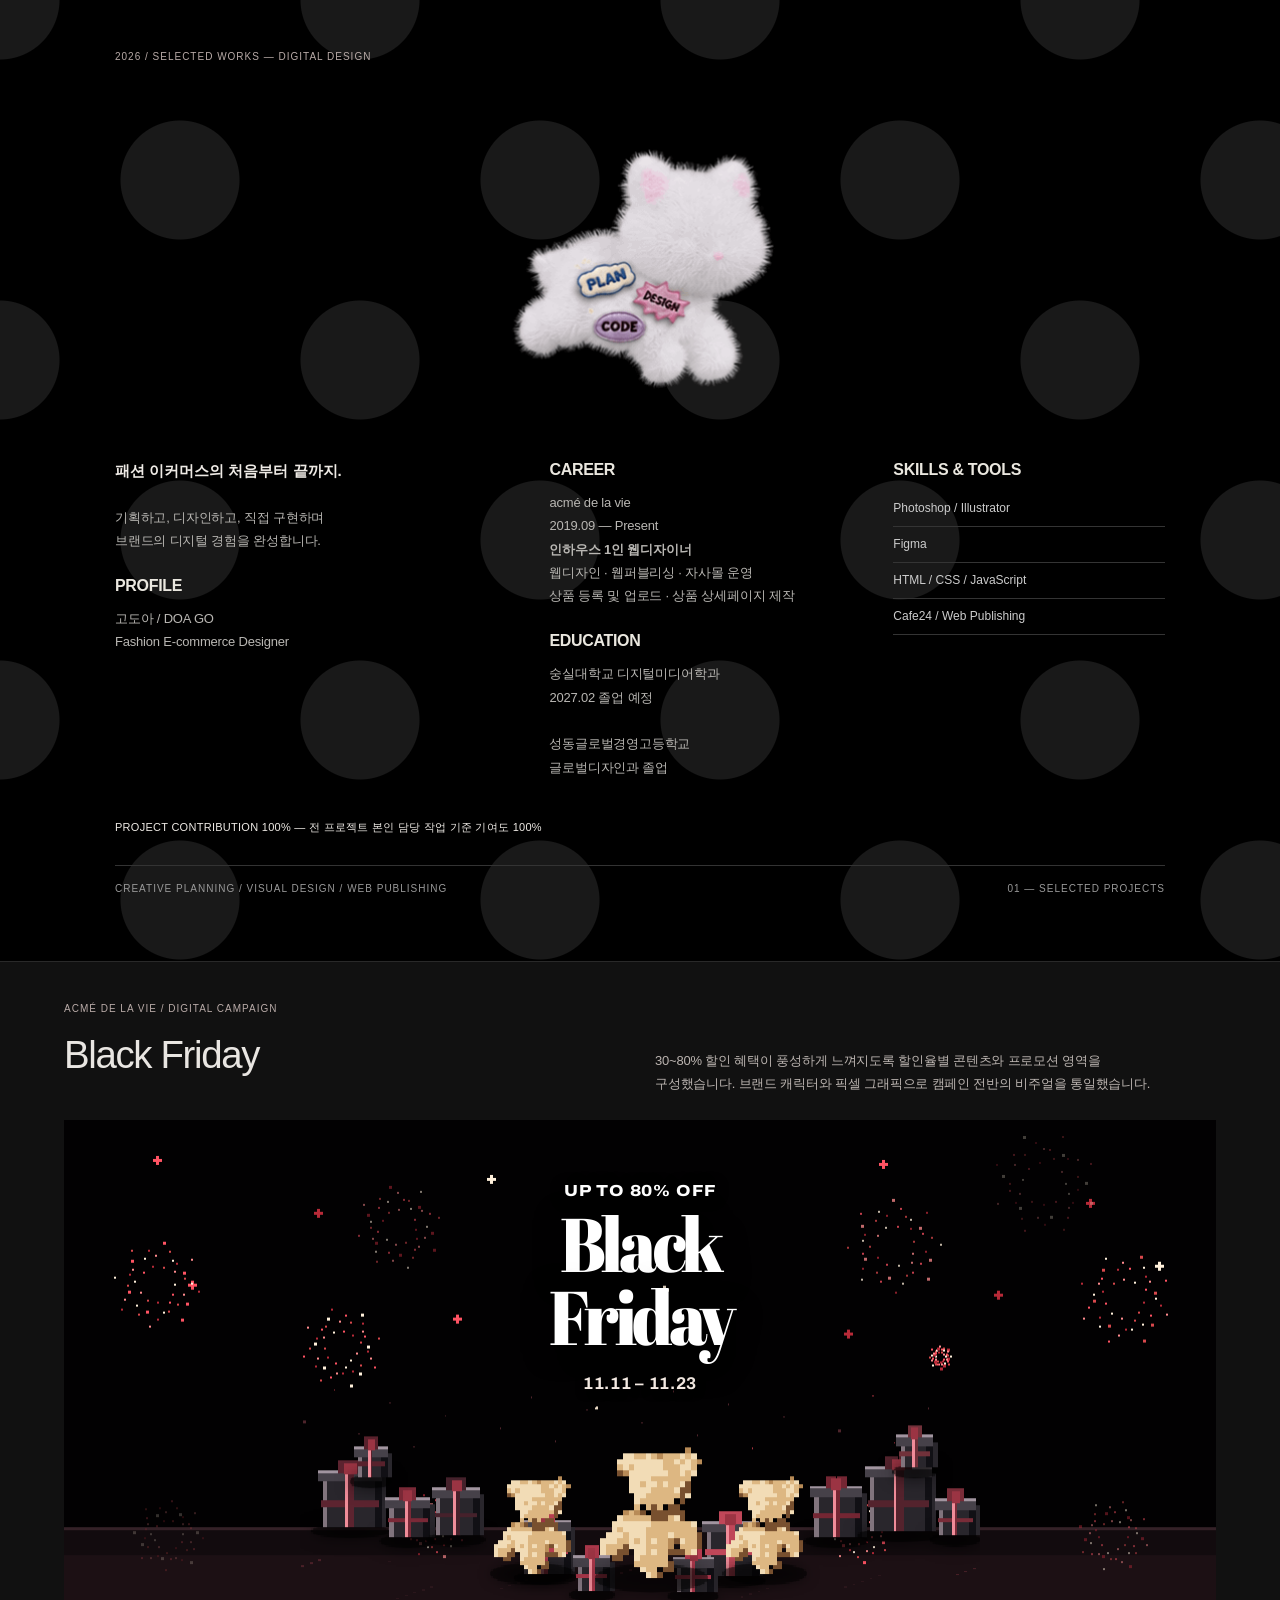
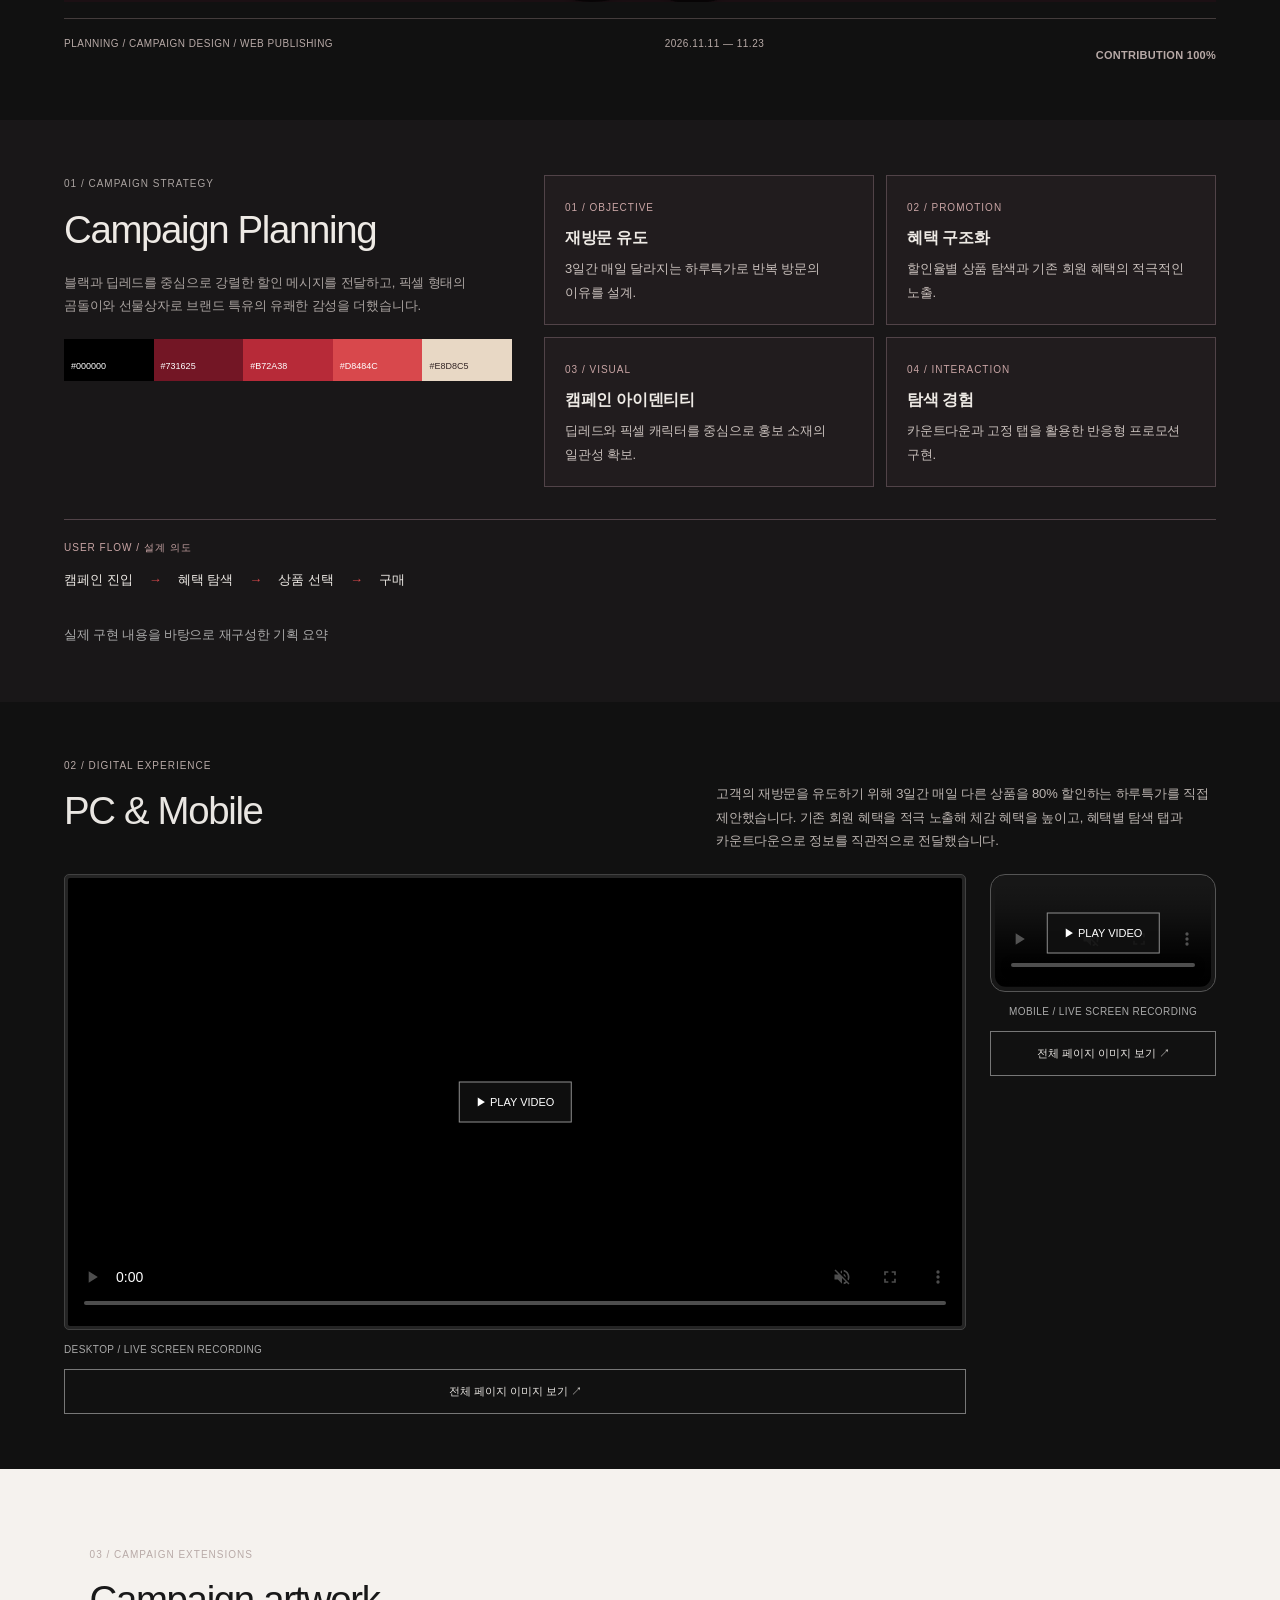
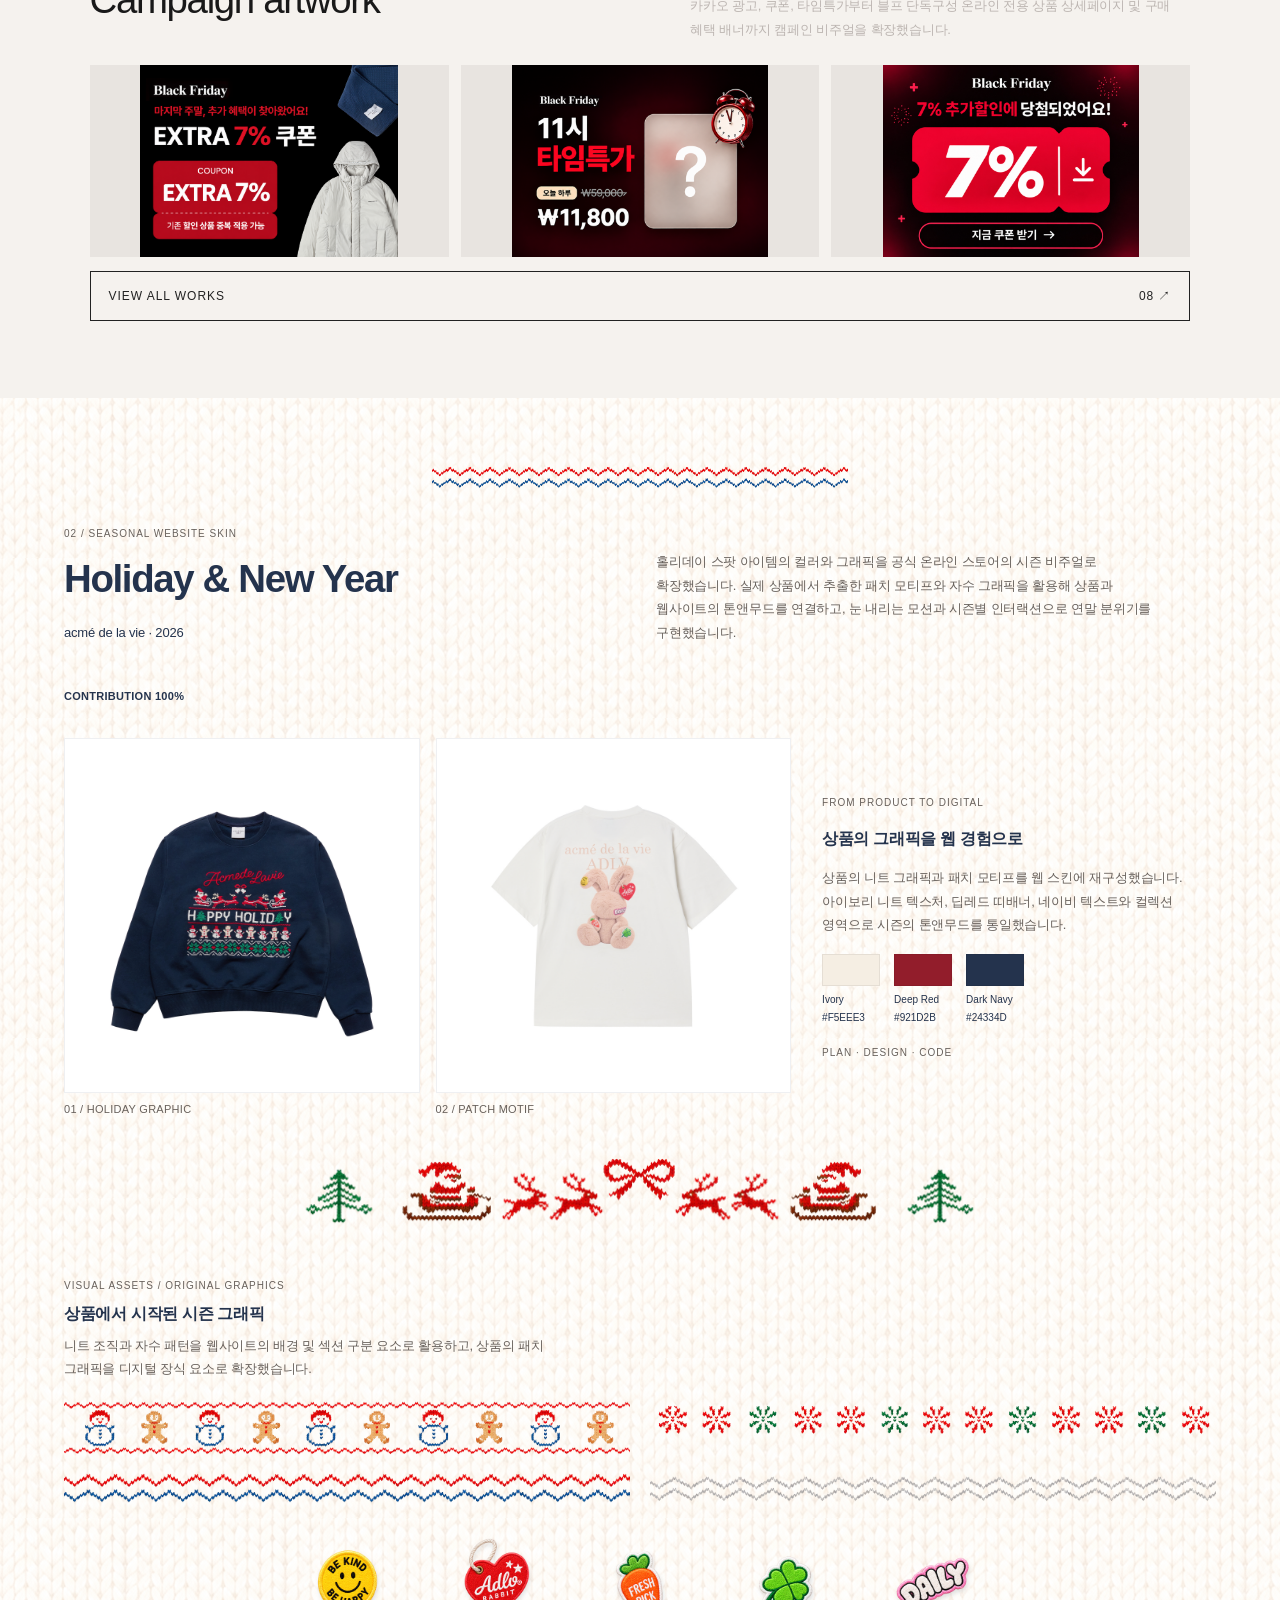
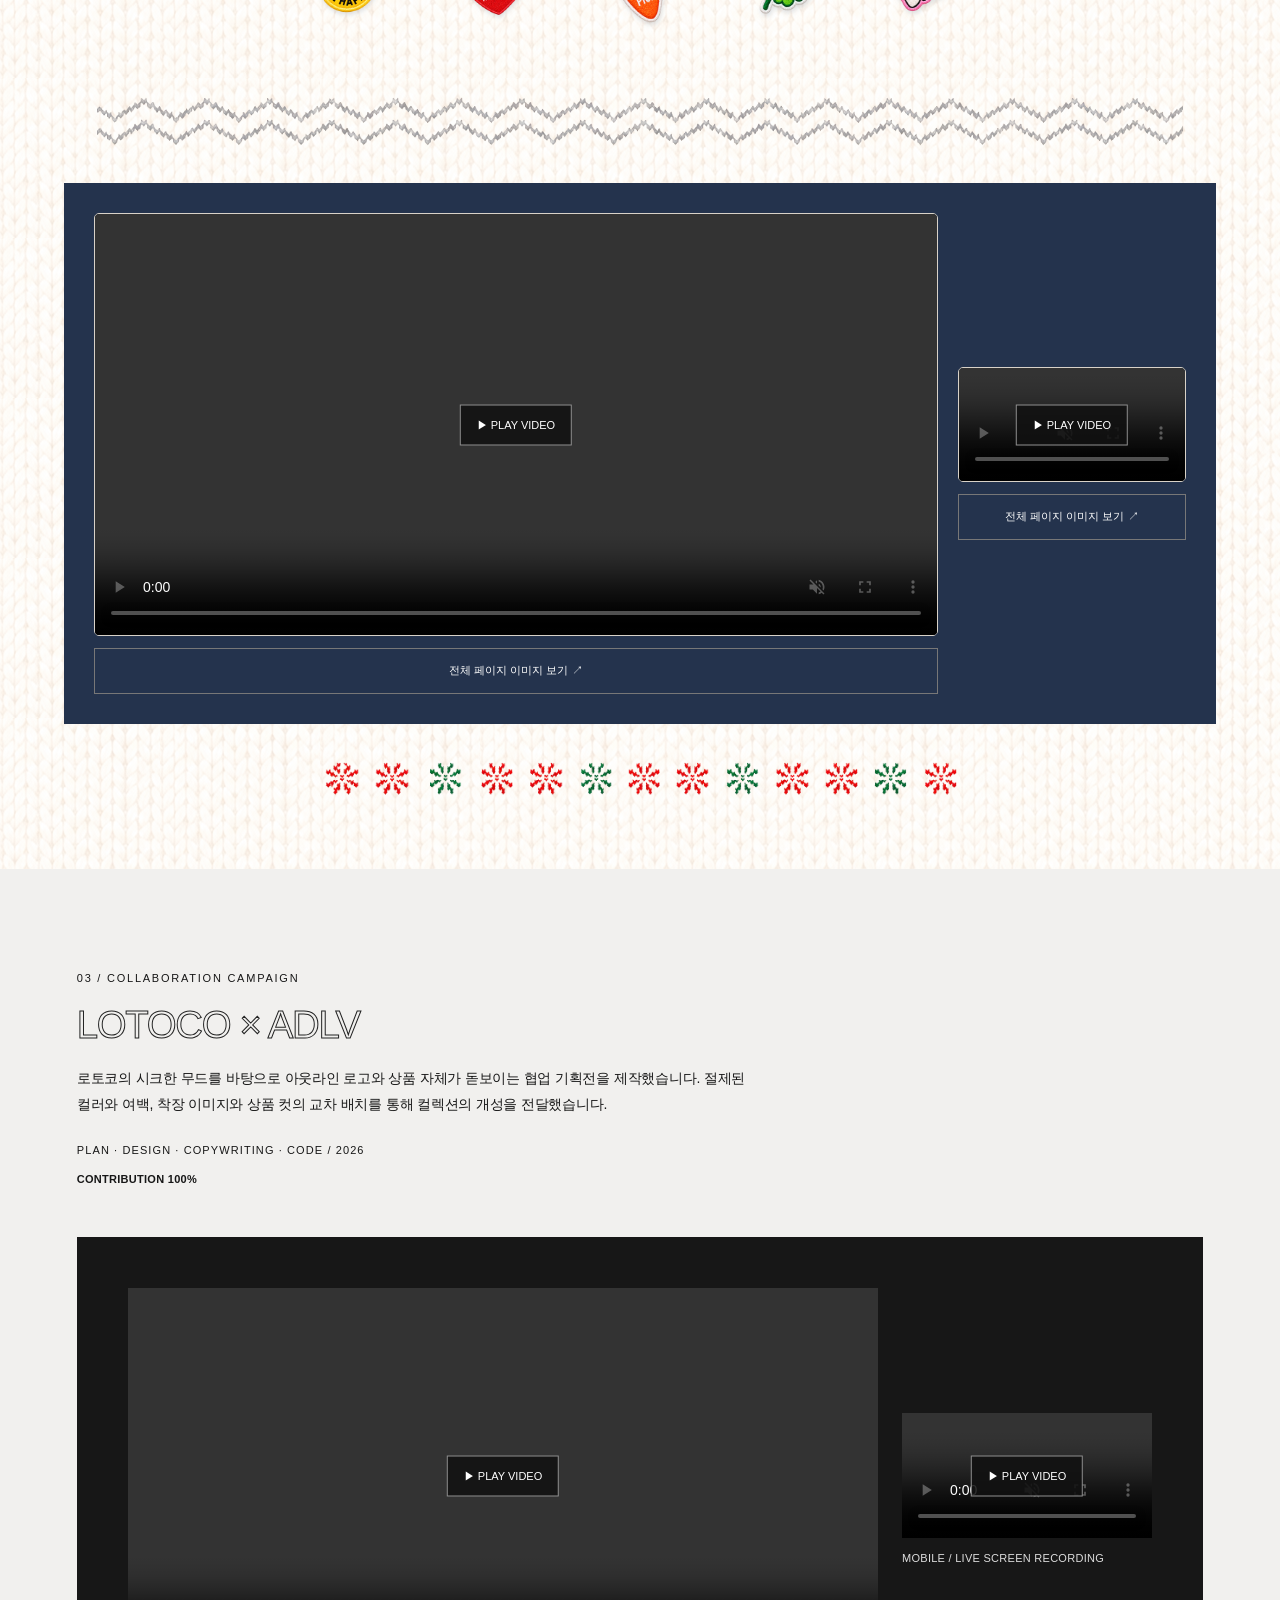
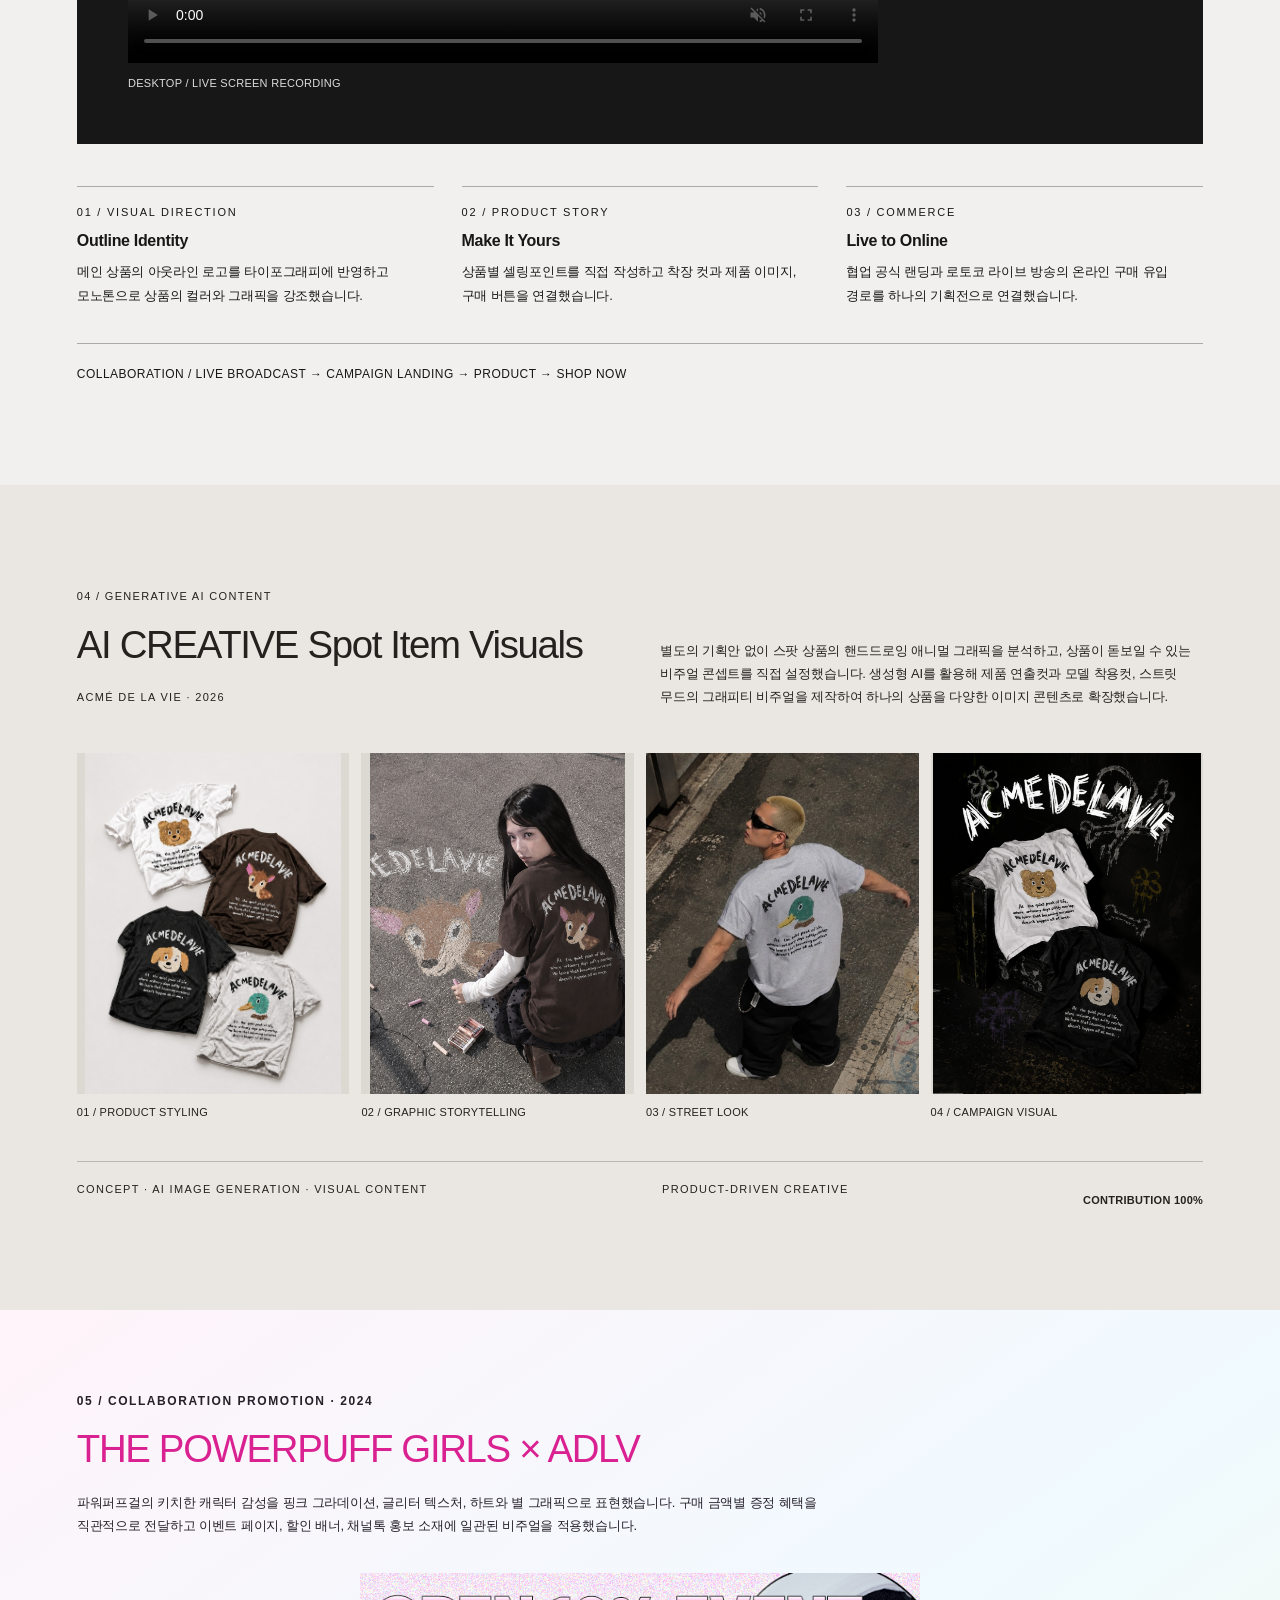
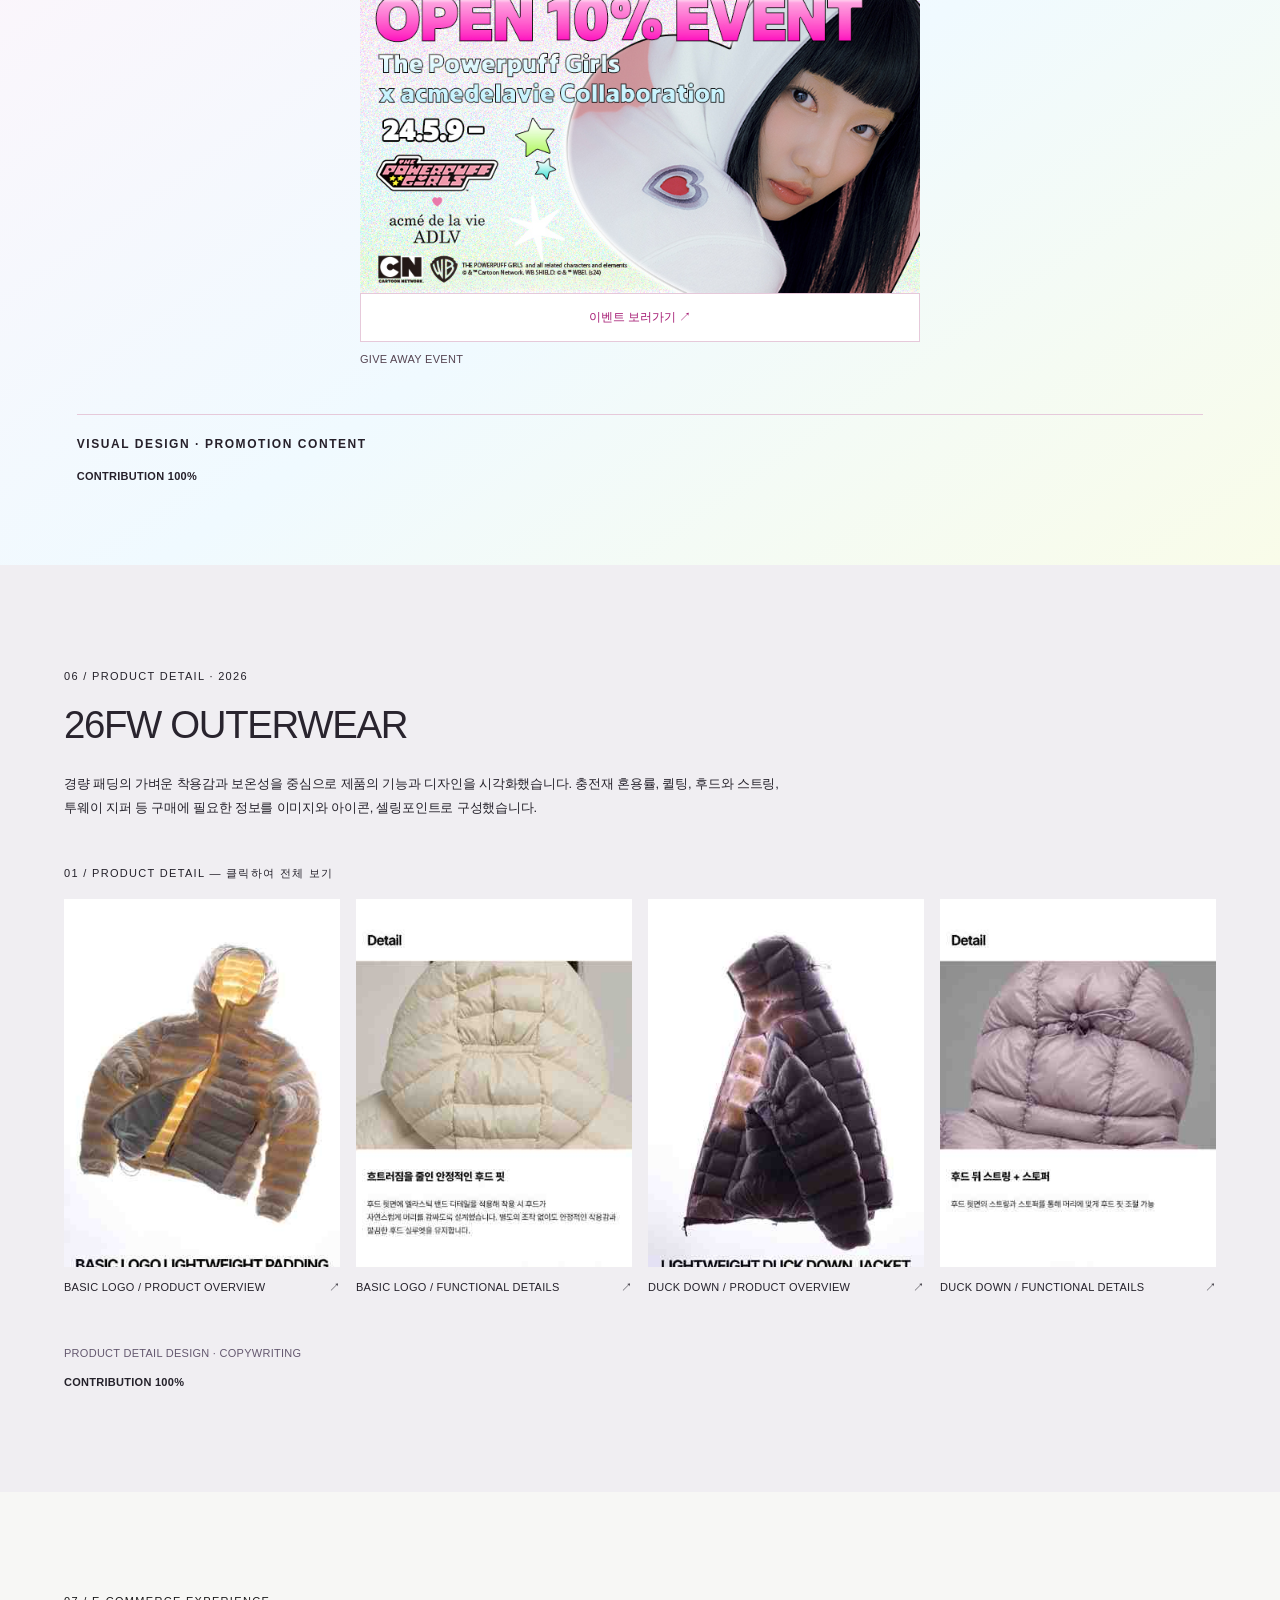
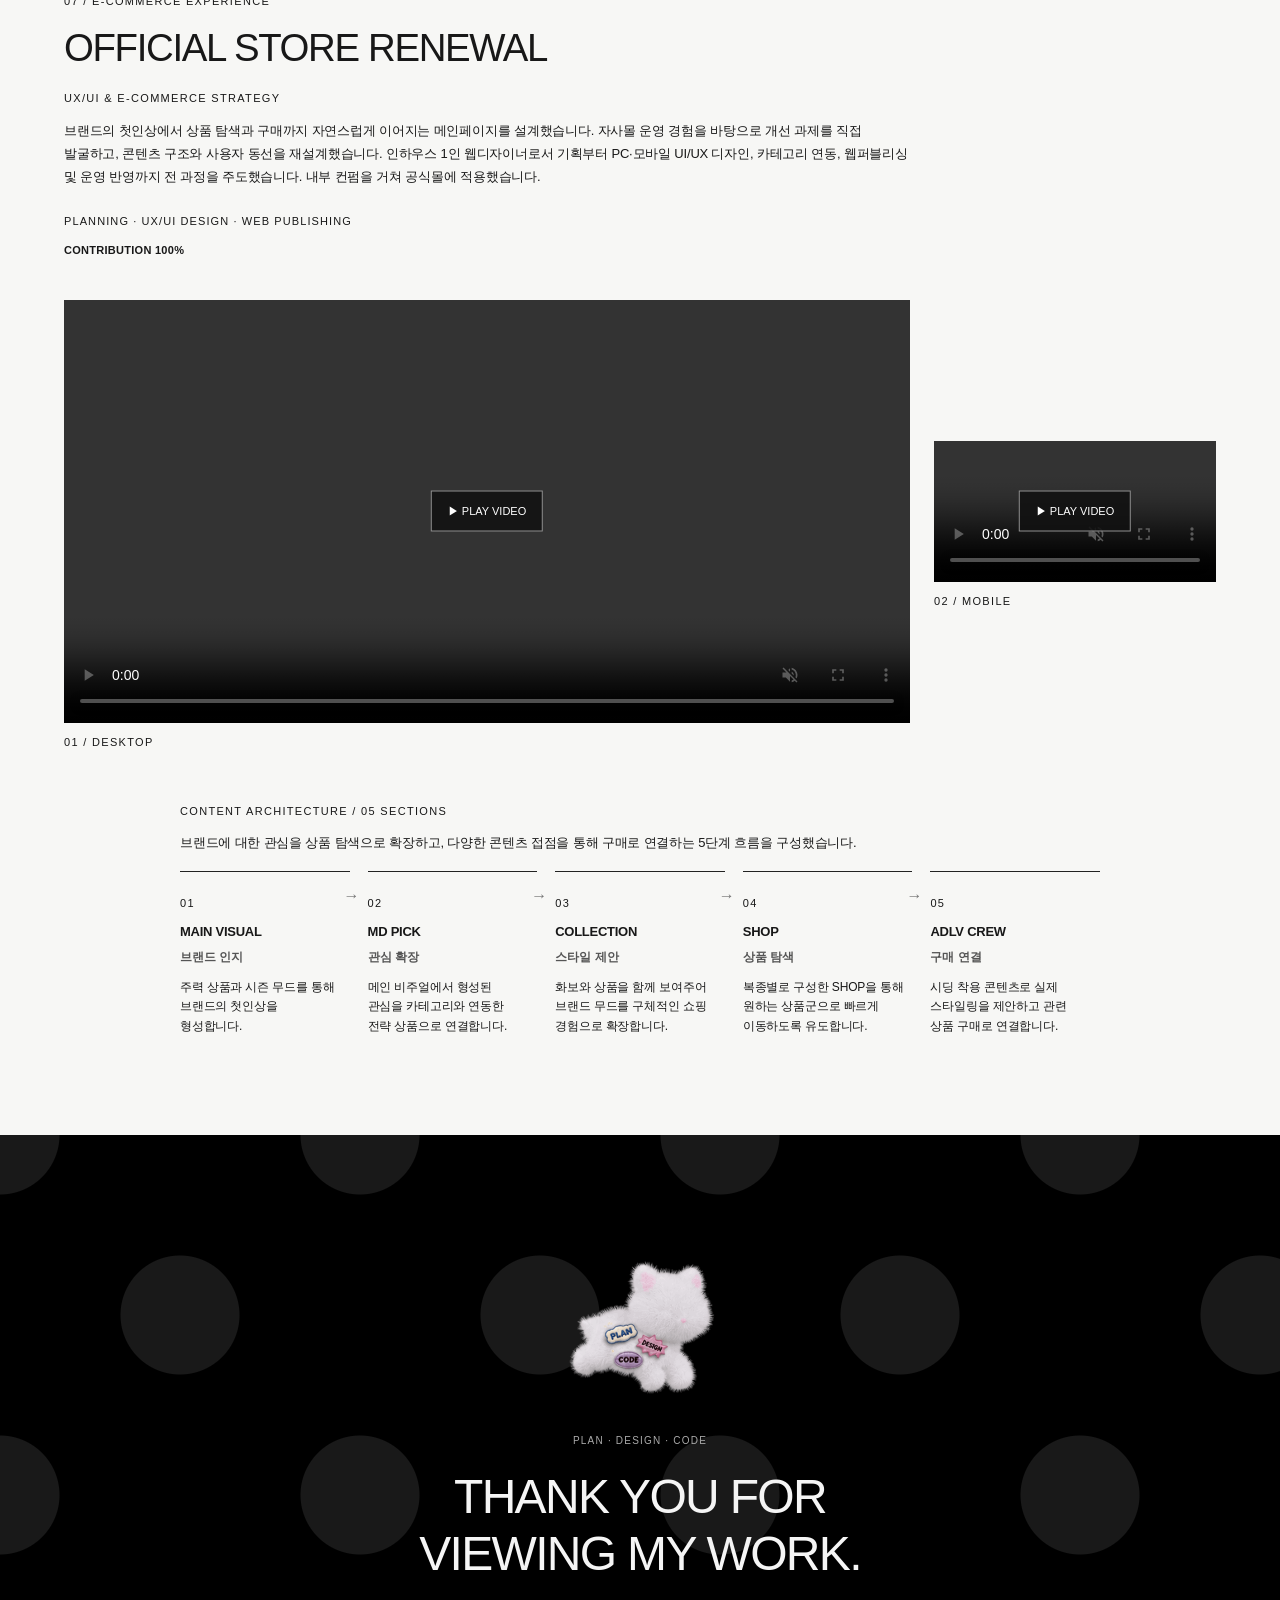
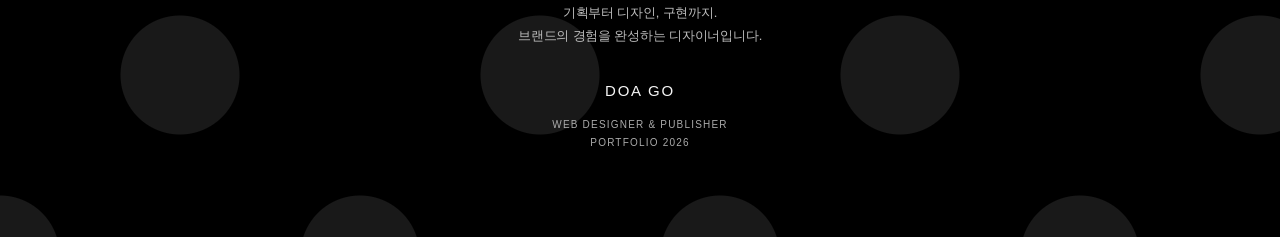
==== commit 447bf814: "portfolio" ====
--- a/index.html
+++ b/index.html
@@ -238,7 +238,7 @@
   }else{setRun(true)}
 }
 })();
-</script><div class="chin"></div></div><div class="stand"></div></div></div><div class="meta"><span>PLANNING / CAMPAIGN DESIGN / WEB PUBLISHING</span><span>2026.11.11 — 11.23</span><div class="project-credit">CONTRIBUTION 100%</div></div></section><section class="light bf-strategy print-sheet"><div><div class="eyebrow">01 / Campaign strategy</div><h2>Campaign Planning</h2><p class="copy" style="margin-top:18px">블랙과 딥레드를 중심으로 강렬한 할인 메시지를 전달하고, 픽셀 형태의 곰돌이와 선물상자로 브랜드 특유의 유쾌한 감성을 더했습니다.</p><div class="palette"><div class="swatch" style="background:#000000">#000000</div><div class="swatch" style="background:#731625">#731625</div><div class="swatch" style="background:#B72A38">#B72A38</div><div class="swatch" style="background:#D8484C">#D8484C</div><div class="swatch" style="background:#E8D8C5">#E8D8C5</div></div></div><div class="strategy-grid"><article><small>01 / OBJECTIVE</small><h3>재방문 유도</h3><p>3일간 매일 달라지는 하루특가로 반복 방문의 이유를 설계.</p></article><article><small>02 / PROMOTION</small><h3>혜택 구조화</h3><p>할인율별 상품 탐색과 기존 회원 혜택의 적극적인 노출.</p></article><article><small>03 / VISUAL</small><h3>캠페인 아이덴티티</h3><p>딥레드와 픽셀 캐릭터를 중심으로 홍보 소재의 일관성 확보.</p></article><article><small>04 / INTERACTION</small><h3>탐색 경험</h3><p>카운트다운과 고정 탭을 활용한 반응형 프로모션 구현.</p></article></div><div class="strategy-flow"><small>USER FLOW / 설계 의도</small><div>캠페인 진입 <span>→</span> 혜택 탐색 <span>→</span> 상품 선택 <span>→</span> 구매</div></div><p class="strategy-note">실제 구현 내용을 바탕으로 재구성한 기획 요약</p></section><section class="print-sheet"><div class="heading"><div><div class="eyebrow">02 / Digital experience</div><h2>PC &amp; Mobile</h2></div><p class="copy">고객의 재방문을 유도하기 위해 3일간 매일 다른 상품을 80% 할인하는 하루특가를 직접 제안했습니다. 기존 회원 혜택을 적극 노출해 체감 혜택을 높이고, 혜택별 탐색 탭과 카운트다운으로 정보를 직관적으로 전달했습니다.</p></div><div class="motionstage"><div class="bf-device-column"><div class="desktop"><div class="monitor"><div class="recording-wrap"><video aria-label="화면 녹화 영상 재생" class="print-replaced-video" controls="" loop="" muted="" playsinline="" poster="assets/02-black-friday/pc-video-poster.jpg" preload="metadata" src="assets/02-black-friday/pc-video.mp4"></video><button aria-label="영상 재생" class="recording-play" type="button">▶ <span>PLAY VIDEO</span></button></div><img alt="전체 페이지 미리보기" class="print-recording" src="assets/02-black-friday/pc-full-page.png"/><div class="chin"></div></div><div class="stand"></div></div><div class="bf-device-caption">DESKTOP / LIVE SCREEN RECORDING</div><button class="portfolio-image-view" data-bf-view="pc" type="button">전체 페이지 이미지 보기 ↗</button></div><div class="bf-device-column"><div class="phone"><div class="recording-wrap"><video aria-label="화면 녹화 영상 재생" class="print-replaced-video" controls="" loop="" muted="" playsinline="" poster="assets/02-black-friday/mobile-video-poster.jpg" preload="metadata" src="assets/02-black-friday/mobile-video.mp4"></video><button aria-label="영상 재생" class="recording-play" type="button">▶ <span>PLAY VIDEO</span></button></div><img alt="전체 페이지 미리보기" class="print-recording" src="assets/02-black-friday/mobile-full-page.png"/></div><div class="bf-device-caption">MOBILE / LIVE SCREEN RECORDING</div><button class="portfolio-image-view" data-bf-view="mob" type="button">전체 페이지 이미지 보기 ↗</button></div></div></section><section class="bf-gallery print-sheet"><div class="heading"><div><div class="eyebrow">03 / Campaign extensions</div><h2>Campaign artwork</h2></div><p class="copy">카카오 광고, 쿠폰, 타임특가부터 블프 단독구성 온라인 전용 상품 상세페이지 및 구매 혜택 배너까지 캠페인 비주얼을 확장했습니다.</p></div><div class="bf-preview"><img alt="주말 쿠폰 배너" src="assets/02-black-friday/weekend-coupon-banner.png"/><img alt="11시 타임특가 광고" src="assets/02-black-friday/11am-time-sale-ad.png"><img alt="쿠폰 팝업" src="assets/02-black-friday/coupon-popup.png"/></img></div><button class="bf-view" onclick="document.getElementById('bfGallery').showModal()" type="button">VIEW ALL WORKS <span>08 ↗</span></button><dialog id="bfGallery"><div class="bf-dialog-head"><strong>BLACK FRIDAY / CAMPAIGN ARTWORK</strong><button onclick="this.closest('dialog').close()" type="button">CLOSE ×</button></div><div class="bf-gallery-grid"><button class="bf-gallery-item" onclick="const d=document.getElementById('bfImage');d.querySelector('img').src=this.querySelector('img').src;d.showModal()" type="button"><img alt="주말 쿠폰 배너" src="assets/02-black-friday/weekend-coupon-banner.png"/><span>01 / 주말 쿠폰 배너</span></button><button class="bf-gallery-item" onclick="const d=document.getElementById('bfImage');d.querySelector('img').src=this.querySelector('img').src;d.showModal()" type="button"><img alt="타임특가" src="assets/02-black-friday/time-sale-banner.png"/><span>02 / 타임특가</span></button><button class="bf-gallery-item" onclick="const d=document.getElementById('bfImage');d.querySelector('img').src=this.querySelector('img').src;d.showModal()" type="button"><img alt="카카오 세로 메시지" src="assets/02-black-friday/kakao-vertical-message.jpg"/><span>03 / 카카오 세로 메시지</span></button><button class="bf-gallery-item" onclick="const d=document.getElementById('bfImage');d.querySelector('img').src=this.querySelector('img').src;d.showModal()" type="button"><img alt="티켓 쿠폰 메시지" src="assets/02-black-friday/ticket-coupon-message.jpg"/><span>04 / 티켓 쿠폰 메시지</span></button><button class="bf-gallery-item" onclick="const d=document.getElementById('bfImage');d.querySelector('img').src=this.querySelector('img').src;d.showModal()" type="button"><img alt="쿠폰 팝업" src="assets/02-black-friday/coupon-popup.png"/><span>05 / 쿠폰 팝업</span></button><button class="bf-gallery-item" onclick="const d=document.getElementById('bfImage');d.querySelector('img').src=this.querySelector('img').src;d.showModal()" type="button"><img alt="11시 타임특가 광고" src="assets/02-black-friday/11am-time-sale-ad.png"/><span>06 / 11시 타임특가 광고</span></button><button class="bf-gallery-item" onclick="const d=document.getElementById('bfImage');d.querySelector('img').src=this.querySelector('img').src;d.showModal()" type="button"><img alt="단독구성 상세페이지 미리보기" src="assets/02-black-friday/exclusive-product-detail.jpg"/><span>07 / 블프 단독구성 온라인 전용 상품 상세페이지</span></button><button class="bf-gallery-item" onclick="const d=document.getElementById('bfImage');d.querySelector('img').src=this.querySelector('img').src;d.showModal()" type="button"><img alt="상품 페이지 내 띠배너" src="assets/02-black-friday/product-strip-banner.jpg"/><span>08 / 상품 페이지 내 띠배너</span></button></div></dialog><dialog id="bfImage"><button onclick="this.parentElement.close()" type="button">CLOSE ×</button><img alt="전체 작업물"/></dialog></section><section class="holiday print-sheet" id="holiday"><img alt="" class="hol-band hol-top" src="assets/03-holiday-skin/skin-visual.png"/><div class="hol-head"><div><div class="eyebrow">02 / SEASONAL WEBSITE SKIN</div><h2>Holiday &amp; New Year</h2><p>acmé de la vie · 2026</p></div><p class="copy">홀리데이 스팟 아이템의 컬러와 그래픽을 공식 온라인 스토어의 시즌 비주얼로 확장했습니다. 실제 상품에서 추출한 패치 모티프와 자수 그래픽을 활용해 상품과 웹사이트의 톤앤무드를 연결하고, 눈 내리는 모션과 시즌별 인터랙션으로 연말 분위기를 구현했습니다.</p><div class="project-credit">CONTRIBUTION 100%</div></div><div class="hol-origin"><figure><img alt="홀리데이 맨투맨" src="assets/03-holiday-skin/holiday-sweatshirt.jpg"/><figcaption>01 / HOLIDAY GRAPHIC</figcaption></figure><figure><img alt="패치 그래픽 티셔츠" src="assets/03-holiday-skin/patch-tshirt.jpg"/><figcaption>02 / PATCH MOTIF</figcaption></figure><div class="hol-note"><div class="eyebrow">FROM PRODUCT TO DIGITAL</div><h3>상품의 그래픽을 웹 경험으로</h3><p class="copy">상품의 니트 그래픽과 패치 모티프를 웹 스킨에 재구성했습니다. 아이보리 니트 텍스처, 딥레드 띠배너, 네이비 텍스트와 컬렉션 영역으로 시즌의 톤앤무드를 통일했습니다.</p><div class="hol-colors" style="gap:14px;flex-wrap:wrap"><span style="display:grid;gap:5px;font-size:10px"><i style="background:#F5EEE3;width:58px;height:32px"></i>Ivory<br/>#F5EEE3</span><span style="display:grid;gap:5px;font-size:10px"><i style="background:#921D2B;width:58px;height:32px"></i>Deep Red<br/>#921D2B</span><span style="display:grid;gap:5px;font-size:10px"><i style="background:#24334D;width:58px;height:32px"></i>Dark Navy<br/>#24334D</span></div><div class="hol-label">PLAN · DESIGN · CODE</div></div></div><img alt="" class="hol-band" src="assets/03-holiday-skin/design-visual-01.png"/><div class="hol-source"><div class="eyebrow">VISUAL ASSETS / ORIGINAL GRAPHICS</div><h3>상품에서 시작된 시즌 그래픽</h3><p class="copy">니트 조직과 자수 패턴을 웹사이트의 배경 및 섹션 구분 요소로 활용하고, 상품의 패치 그래픽을 디지털 장식 요소로 확장했습니다.</p><div class="hol-patterns"><img alt="" class="hol-band" src="assets/03-holiday-skin/design-visual-02.png"/><img alt="" class="hol-band" src="assets/03-holiday-skin/design-visual-03.png"/><img alt="" class="hol-band" src="assets/03-holiday-skin/skin-visual.png"/><img alt="" class="hol-band" src="assets/03-holiday-skin/design-visual-04.png"/></div><div class="hol-patches"><img alt="자수 패치 1" src="assets/03-holiday-skin/patch-01.png"/><img alt="자수 패치 2" src="assets/03-holiday-skin/patch-02.png"/><img alt="자수 패치 3" src="assets/03-holiday-skin/patch-03.png"/><img alt="자수 패치 4" src="assets/03-holiday-skin/patch-04.png"/><img alt="자수 패치 5" src="assets/03-holiday-skin/patch-05.png"/></div></div><img alt="" class="hol-band" src="assets/03-holiday-skin/design-visual-04.png"/><div class="hol-motion"><div><div class="recording-wrap"><video aria-label="화면 녹화 영상 재생" class="print-replaced-video" controls="" loop="" muted="" playsinline="" preload="metadata" src="assets/03-holiday-skin/pc-video.mp4"></video><button aria-label="영상 재생" class="recording-play" type="button">▶ <span>PLAY VIDEO</span></button></div><img alt="전체 페이지 미리보기" class="print-recording" src="assets/03-holiday-skin/pc-full-page.png"/><div class="hol-label"><button class="portfolio-image-view" data-hol-view="pc" type="button">전체 페이지 이미지 보기 ↗</button></div></div><div class="hol-mobile"><div class="recording-wrap"><video aria-label="화면 녹화 영상 재생" class="print-replaced-video" controls="" loop="" muted="" playsinline="" preload="metadata" src="assets/03-holiday-skin/mobile-video.mp4"></video><button aria-label="영상 재생" class="recording-play" type="button">▶ <span>PLAY VIDEO</span></button></div><img alt="전체 페이지 미리보기" class="print-recording" src="assets/03-holiday-skin/mobile-full-page.png"/><div class="hol-label"><button class="portfolio-image-view" data-hol-view="mob" type="button">전체 페이지 이미지 보기 ↗</button></div></div></div><img alt="" class="hol-band hol-bottom" src="assets/03-holiday-skin/design-visual-03.png"/></section><section class="lotoco print-sheet" id="lotoco"><div class="lc-kicker">03 / COLLABORATION CAMPAIGN</div><h2>LOTOCO × ADLV</h2><div class="lc-intro">로토코의 시크한 무드를 바탕으로 아웃라인 로고와 상품 자체가 돋보이는 협업 기획전을 제작했습니다. 절제된 컬러와 여백, 착장 이미지와 상품 컷의 교차 배치를 통해 컬렉션의 개성을 전달했습니다.</div><div class="lc-meta">PLAN · DESIGN · COPYWRITING · CODE / 2026<div class="project-credit">CONTRIBUTION 100%</div></div><div class="lc-stage"><figure><div class="recording-wrap"><video aria-label="화면 녹화 영상 재생" controls="" loop="" muted="" playsinline="" preload="metadata" src="assets/04-lotoco/pc-video.mp4"></video><button aria-label="영상 재생" class="recording-play" type="button">▶ <span>PLAY VIDEO</span></button></div><figcaption>DESKTOP / LIVE SCREEN RECORDING</figcaption></figure><figure><div class="recording-wrap"><video aria-label="화면 녹화 영상 재생" controls="" loop="" muted="" playsinline="" preload="metadata" src="assets/04-lotoco/mobile-video.mp4"></video><button aria-label="영상 재생" class="recording-play" type="button">▶ <span>PLAY VIDEO</span></button></div><figcaption>MOBILE / LIVE SCREEN RECORDING</figcaption></figure></div><div class="lc-points"><article><div class="lc-kicker">01 / VISUAL DIRECTION</div><h3>Outline Identity</h3><p>메인 상품의 아웃라인 로고를 타이포그래피에 반영하고 모노톤으로 상품의 컬러와 그래픽을 강조했습니다.</p></article><article><div class="lc-kicker">02 / PRODUCT STORY</div><h3>Make It Yours</h3><p>상품별 셀링포인트를 직접 작성하고 착장 컷과 제품 이미지, 구매 버튼을 연결했습니다.</p></article><article><div class="lc-kicker">03 / COMMERCE</div><h3>Live to Online</h3><p>협업 공식 랜딩과 로토코 라이브 방송의 온라인 구매 유입 경로를 하나의 기획전으로 연결했습니다.</p></article></div><div class="lc-flow">COLLABORATION / LIVE BROADCAST → CAMPAIGN LANDING → PRODUCT → SHOP NOW</div></section><section class="ai-project print-sheet" id="ai-creative"><div class="ai-head"><div><small>04 / GENERATIVE AI CONTENT</small><h2>AI CREATIVE <br/>Spot Item Visuals</h2><small>ACMÉ DE LA VIE · 2026</small></div><p>별도의 기획안 없이 스팟 상품의 핸드드로잉 애니멀 그래픽을 분석하고, 상품이 돋보일 수 있는 비주얼 콘셉트를 직접 설정했습니다. 생성형 AI를 활용해 제품 연출컷과 모델 착용컷, 스트릿 무드의 그래피티 비주얼을 제작하여 하나의 상품을 다양한 이미지 콘텐츠로 확장했습니다.</p></div><div class="ai-grid"><figure><img alt="01 / PRODUCT STYLING" loading="lazy" src="assets/05-ai-creative/product-styling.jpg"/><figcaption>01 / PRODUCT STYLING</figcaption></figure><figure><img alt="02 / GRAPHIC STORYTELLING" loading="lazy" src="assets/05-ai-creative/graphic-storytelling.jpg"/><figcaption>02 / GRAPHIC STORYTELLING</figcaption></figure><figure><img alt="03 / STREET LOOK" loading="lazy" src="assets/05-ai-creative/street-look.jpg"/><figcaption>03 / STREET LOOK</figcaption></figure><figure><img alt="04 / CAMPAIGN VISUAL" loading="lazy" src="assets/05-ai-creative/campaign-visual.jpg"/><figcaption>04 / CAMPAIGN VISUAL</figcaption></figure></div><div class="ai-foot"><small>CONCEPT · AI IMAGE GENERATION · VISUAL CONTENT</small><small>PRODUCT-DRIVEN CREATIVE</small><div class="project-credit">CONTRIBUTION 100%</div></div></section><section class="ppg print-sheet" id="powerpuff"><div class="ppg-inner"><small>05 / COLLABORATION PROMOTION · 2024</small><h2>THE POWERPUFF GIRLS <br/>× ADLV</h2><p>파워퍼프걸의 키치한 캐릭터 감성을 핑크 그라데이션, 글리터 텍스처, 하트와 별 그래픽으로 표현했습니다. 구매 금액별 증정 혜택을 직관적으로 전달하고 이벤트 페이지, 할인 배너, 채널톡 홍보 소재에 일관된 비주얼을 적용했습니다.</p><div class="ppg-grid ppg-clean"><figure><a class="ppg-detail" href="#" onclick="document.getElementById('ppg-works').showModal();return false"><img alt="증정 이벤트 대표 썸네일" src="assets/06-powerpuff-girls/event-thumbnail.jpg"/><span>이벤트 보러가기 ↗</span></a><figcaption>GIVE AWAY EVENT</figcaption></figure></div><dialog id="ppg-works"><button onclick="this.parentElement.close()" type="button">CLOSE ×</button><div class="ppg-gallery"><figure><img alt="증정 이벤트 배너" src="assets/06-powerpuff-girls/giveaway-banner.jpg"/><figcaption>02 / GIVE AWAY BANNER</figcaption></figure><figure><img alt="전체 증정 이벤트 페이지" src="assets/06-powerpuff-girls/event-full-page.jpg"/><figcaption>EVENT DETAIL</figcaption></figure><figure class="ppg-extra"><img alt="추가 프로모션 이미지" onerror="this.hidden=true;this.nextElementSibling.hidden=false" src="assets/06-powerpuff-girls/additional-promotion.jpg"/><div class="ppg-pending" hidden="">추가 이미지 준비 중</div><figcaption>03 / ADDITIONAL PROMOTION</figcaption></figure></div></dialog><div class="ppg-role"><small>VISUAL DESIGN · PROMOTION CONTENT</small></div><div class="project-credit">CONTRIBUTION 100%</div></div></section><section class="outerwear print-sheet" id="outerwear"><div class="ow-inner"><small>06 / PRODUCT DETAIL · 2026</small><h2>26FW OUTERWEAR</h2><div class="ow-intro">경량 패딩의 가벼운 착용감과 보온성을 중심으로 제품의 기능과 디자인을 시각화했습니다. 충전재 혼용률, 퀼팅, 후드와 스트링, 투웨이 지퍼 등 구매에 필요한 정보를 이미지와 아이콘, 셀링포인트로 구성했습니다.</div><div class="ow-kicker">01 / PRODUCT DETAIL — 클릭하여 전체 보기</div><div class="ow-grid"><figure><button aria-label="BASIC LOGO / PRODUCT OVERVIEW 전체 보기" class="ow-open" type="button"><img alt="BASIC LOGO / PRODUCT OVERVIEW" loading="lazy" src="assets/07-outerwear/basic-logo-overview-preview.jpg"/></button><figcaption>BASIC LOGO / PRODUCT OVERVIEW <span>↗</span></figcaption><template><img alt="BASIC LOGO / PRODUCT OVERVIEW 원본" src="assets/07-outerwear/basic-logo-overview-full.jpg"/></template></figure><figure><button aria-label="BASIC LOGO / FUNCTIONAL DETAILS 전체 보기" class="ow-open" type="button"><img alt="BASIC LOGO / FUNCTIONAL DETAILS" loading="lazy" src="assets/07-outerwear/basic-logo-details-preview.jpg"/></button><figcaption>BASIC LOGO / FUNCTIONAL DETAILS <span>↗</span></figcaption><template><img alt="BASIC LOGO / FUNCTIONAL DETAILS 원본" src="assets/07-outerwear/basic-logo-details-full.jpg"/></template></figure><figure><button aria-label="DUCK DOWN / PRODUCT OVERVIEW 전체 보기" class="ow-open" type="button"><img alt="DUCK DOWN / PRODUCT OVERVIEW" loading="lazy" src="assets/07-outerwear/duck-down-overview-preview.jpg"/></button><figcaption>DUCK DOWN / PRODUCT OVERVIEW <span>↗</span></figcaption><template><img alt="DUCK DOWN / PRODUCT OVERVIEW 원본" src="assets/07-outerwear/duck-down-overview-full.jpg"/></template></figure><figure><button aria-label="DUCK DOWN / FUNCTIONAL DETAILS 전체 보기" class="ow-open" type="button"><img alt="DUCK DOWN / FUNCTIONAL DETAILS" loading="lazy" src="assets/07-outerwear/duck-down-details-preview.jpg"/></button><figcaption>DUCK DOWN / FUNCTIONAL DETAILS <span>↗</span></figcaption><template><img alt="DUCK DOWN / FUNCTIONAL DETAILS 원본" src="assets/07-outerwear/duck-down-details-full.jpg"/></template></figure></div><div class="ow-role">PRODUCT DETAIL DESIGN · COPYWRITING</div><div class="project-credit">CONTRIBUTION 100%</div></div><dialog class="ow-dialog"><button class="ow-close" type="button">CLOSE ×</button><div class="ow-full"></div></dialog></section><script>(()=>{const s=document.querySelector('#outerwear'),d=s.querySelector('dialog'),f=d.querySelector('.ow-full');s.querySelectorAll('.ow-open').forEach(b=>b.addEventListener('click',()=>{f.replaceChildren(b.parentElement.querySelector('template').content.cloneNode(true));d.showModal();d.scrollTop=0}));d.querySelector('button').onclick=()=>d.close();d.addEventListener('click',e=>{if(e.target===d)d.close()});})();</script><section class="renewal-project print-sheet" id="renewal"><style>.renewal-project{background:#f7f7f5;color:#181818;padding:90px max(5vw,20px);font-family:inherit}.renewal-project *{box-sizing:border-box}.renewal-project h2{font-size:clamp(28px,4vw,52px);line-height:1.1;margin:18px 0}.renewal-project p{font-size:14px;line-height:1.8;max-width:850px}.renewal-project .rv-media{display:grid;grid-template-columns:minmax(0,3fr) minmax(0,1fr);gap:24px;align-items:center;margin:40px 0}.renewal-project video{display:block;width:100%;height:auto;background:#111}.renewal-project .rv-label{font-size:11px;letter-spacing:.12em;margin:10px 0}.renewal-project .rv-flow{display:grid;grid-template-columns:repeat(5,minmax(0,1fr));gap:20px;margin-top:30px}.renewal-project .rv-flow article{border-top:1px solid #222;padding:18px 0}.renewal-project .rv-flow h3{font-size:15px;margin:12px 0}.renewal-project .rv-flow p{font-size:13px;margin:0}.renewal-project .rv-role{font-size:11px;letter-spacing:.1em;margin:24px 0}@media(max-width:700px){.renewal-project{padding:50px 20px}.renewal-project .rv-media{grid-template-columns:1fr}.renewal-project .rv-media>div:last-child{width:55%;margin:auto}.renewal-project .rv-flow{grid-template-columns:1fr 1fr}} .renewal-project .rv-flow article{position:relative;padding-right:12px}.renewal-project .rv-stage{font-size:12px;font-weight:700;margin:0 0 10px;color:#555}.renewal-project .rv-flow article:not(:last-child)::after{content:"→";position:absolute;right:-14px;top:17px;color:#777;font-size:16px}.renewal-project .rv-intro{margin:12px 0 0}.renewal-project .rv-flow{gap:24px}@media(max-width:700px){.renewal-project .rv-flow{grid-template-columns:1fr;gap:0}.renewal-project .rv-flow article{padding:18px 0 28px}.renewal-project .rv-flow article:not(:last-child)::after{content:"↓";right:0;top:auto;bottom:5px}}</style><div class="rv-label">07 / E-COMMERCE EXPERIENCE</div><h2>OFFICIAL STORE RENEWAL</h2><div class="rv-label">UX/UI &amp; E-COMMERCE STRATEGY</div><p>브랜드의 첫인상에서 상품 탐색과 구매까지 자연스럽게 이어지는 메인페이지를 설계했습니다. 별도의 기획안 없이 콘텐츠 구조와 사용자 동선을 직접 기획하고, PC·모바일 UI/UX 디자인과 카테고리 연동, 퍼블리싱까지 전 과정을 주도했습니다. 내부 컨펌을 거쳐 공식몰에 적용했습니다.</p><div class="rv-role">PLANNING · UX/UI DESIGN · WEB PUBLISHING<div class="project-credit">CONTRIBUTION 100%</div></div><div class="rv-media"><div><div class="recording-wrap"><video aria-label="화면 녹화 영상 재생" controls="" loop="" muted="" playsinline="" preload="metadata" src="assets/08-store-renewal/pc-video.mp4"></video><button aria-label="영상 재생" class="recording-play" type="button">▶ <span>PLAY VIDEO</span></button></div><div class="rv-label">01 / DESKTOP</div></div><div><div class="recording-wrap"><video aria-label="화면 녹화 영상 재생" controls="" loop="" muted="" playsinline="" preload="metadata" src="assets/08-store-renewal/mobile-video.mp4"></video><button aria-label="영상 재생" class="recording-play" type="button">▶ <span>PLAY VIDEO</span></button></div><div class="rv-label">02 / MOBILE</div></div></div><div class="rv-architecture"><div class="rv-label">CONTENT ARCHITECTURE / 05 SECTIONS</div><p class="rv-intro">브랜드에 대한 관심을 상품 탐색으로 확장하고, 다양한 콘텐츠 접점을 통해 구매로 연결하는 5단계 흐름을 구성했습니다.</p><div class="rv-flow"><article><div class="rv-label">01</div><h3>MAIN VISUAL</h3><div class="rv-stage">브랜드 인지</div><p>주력 상품과 시즌 무드를 통해 브랜드의 첫인상을 형성합니다.</p></article><article><div class="rv-label">02</div><h3>MD PICK</h3><div class="rv-stage">관심 확장</div><p>메인 비주얼에서 형성된 관심을 카테고리와 연동한 전략 상품으로 연결합니다.</p></article><article><div class="rv-label">03</div><h3>COLLECTION</h3><div class="rv-stage">스타일 제안</div><p>화보와 상품을 함께 보여주어 브랜드 무드를 구체적인 쇼핑 경험으로 확장합니다.</p></article><article><div class="rv-label">04</div><h3>SHOP</h3><div class="rv-stage">상품 탐색</div><p>복종별로 구성한 SHOP을 통해 원하는 상품군으로 빠르게 이동하도록 유도합니다.</p></article><article><div class="rv-label">05</div><h3>ADLV CREW</h3><div class="rv-stage">구매 연결</div><p>시딩 착용 콘텐츠로 실제 스타일링을 제안하고 관련 상품 구매로 연결합니다.</p></article></div></div></section><section aria-label="Thank you" class="portfolio-ending print-sheet"><img alt="PLAN · DESIGN · CODE" class="ending-cat" src="assets/01-profile/running-cat.gif"/><div class="ending-kicker">PLAN · DESIGN · CODE</div><h2>THANK YOU FOR<br/>VIEWING MY WORK.</h2><p>기획부터 디자인, 구현까지.<br/>브랜드의 경험을 완성하는 디자이너입니다.</p><div class="ending-name">DOA GO</div><div class="ending-kicker">WEB DESIGNER &amp; PUBLISHER<br/>PORTFOLIO 2026</div><a class="print-portfolio-link" href="https://doa00.github.io/portfolio/">ONLINE PORTFOLIO · https://doa00.github.io/portfolio/</a></section><style>.bf-full-trigger{display:block;width:100%;padding:10px 4px;border:0;background:#201419;color:#ead8c5;font-size:10px;letter-spacing:.09em;cursor:pointer}.bf-page-dialog{border:0;padding:0;background:#171115;color:white;width:min(95vw,1000px);max-height:92vh;overflow:auto;overscroll-behavior:contain}.bf-page-dialog::backdrop{background:#000b}.bf-page-dialog header{position:sticky;top:0;display:flex;justify-content:space-between;align-items:center;padding:12px 18px;background:#171115;z-index:2}.bf-page-dialog button{background:none;color:white;border:1px solid #777;padding:6px 12px;cursor:pointer}.bf-page-dialog img{display:block;width:100%;height:auto;margin:auto}.bf-page-dialog.mobile{width:min(94vw,400px)} </style><dialog class="bf-page-dialog" id="bfPageDialog"><header><span id="bfPageTitle"></span><button id="bfPageClose" type="button">CLOSE ×</button></header><img alt="블랙프라이데이 전체 페이지" id="bfPageImage"/></dialog><script>(()=>{const images={"pc": "assets/02-black-friday/pc-full-page.png", "mob": "assets/02-black-friday/mobile-full-page.png"};const d=document.getElementById('bfPageDialog'),im=document.getElementById('bfPageImage');function open(k){d.classList.toggle('mobile',k==='mob');document.getElementById('bfPageTitle').textContent=k==='pc'?'BLACK FRIDAY / PC':'BLACK FRIDAY / MOBILE';im.src=images[k];d.showModal();d.scrollTop=0;}document.querySelectorAll('[data-bf-view]').forEach(el=>{el.addEventListener('click',()=>open(el.dataset.bfView));if(el.tagName==='VIDEO')el.addEventListener('keydown',e=>{if(e.key==='Enter'||e.key===' '){e.preventDefault();open(el.dataset.bfView)}})});document.getElementById('bfPageClose').onclick=()=>d.close();d.addEventListener('click',e=>{if(e.target===d){const r=d.getBoundingClientRect();if(e.clientX<r.left||e.clientX>r.right||e.clientY<r.top||e.clientY>r.bottom)d.close()}});})();</script><script>(()=>{const images={"pc": "assets/03-holiday-skin/pc-full-page.png", "mob": "assets/03-holiday-skin/mobile-full-page.png"};const d=document.getElementById('bfPageDialog'),im=document.getElementById('bfPageImage');function open(k){d.classList.toggle('mobile',k==='mob');document.getElementById('bfPageTitle').textContent='HOLIDAY & NEW YEAR / '+(k==='pc'?'PC':'MOBILE');im.src=images[k];im.alt='연말 스킨 전체 페이지';d.showModal();d.scrollTop=0;}document.querySelectorAll('[data-hol-view]').forEach(el=>{el.addEventListener('click',()=>open(el.dataset.holView));if(el.tagName==='VIDEO')el.addEventListener('keydown',e=>{if(e.key==='Enter'||e.key===' '){e.preventDefault();open(el.dataset.holView)}})});})();</script>
+</script><div class="chin"></div></div><div class="stand"></div></div></div><div class="meta"><span>PLANNING / CAMPAIGN DESIGN / WEB PUBLISHING</span><span>2026.11.11 — 11.23</span><div class="project-credit">CONTRIBUTION 100%</div></div></section><section class="light bf-strategy print-sheet"><div><div class="eyebrow">01 / Campaign strategy</div><h2>Campaign Planning</h2><p class="copy" style="margin-top:18px">블랙과 딥레드를 중심으로 강렬한 할인 메시지를 전달하고, 픽셀 형태의 곰돌이와 선물상자로 브랜드 특유의 유쾌한 감성을 더했습니다.</p><div class="palette"><div class="swatch" style="background:#000000">#000000</div><div class="swatch" style="background:#731625">#731625</div><div class="swatch" style="background:#B72A38">#B72A38</div><div class="swatch" style="background:#D8484C">#D8484C</div><div class="swatch" style="background:#E8D8C5">#E8D8C5</div></div></div><div class="strategy-grid"><article><small>01 / OBJECTIVE</small><h3>재방문 유도</h3><p>3일간 매일 달라지는 하루특가로 반복 방문의 이유를 설계.</p></article><article><small>02 / PROMOTION</small><h3>혜택 구조화</h3><p>할인율별 상품 탐색과 기존 회원 혜택의 적극적인 노출.</p></article><article><small>03 / VISUAL</small><h3>캠페인 아이덴티티</h3><p>딥레드와 픽셀 캐릭터를 중심으로 홍보 소재의 일관성 확보.</p></article><article><small>04 / INTERACTION</small><h3>탐색 경험</h3><p>카운트다운과 고정 탭을 활용한 반응형 프로모션 구현.</p></article></div><div class="strategy-flow"><small>USER FLOW / 설계 의도</small><div>캠페인 진입 <span>→</span> 혜택 탐색 <span>→</span> 상품 선택 <span>→</span> 구매</div></div><p class="strategy-note">실제 구현 내용을 바탕으로 재구성한 기획 요약</p></section><section class="print-sheet"><div class="heading"><div><div class="eyebrow">02 / Digital experience</div><h2>PC &amp; Mobile</h2></div><p class="copy">고객의 재방문을 유도하기 위해 3일간 매일 다른 상품을 80% 할인하는 하루특가를 직접 제안했습니다. 기존 회원 혜택을 적극 노출해 체감 혜택을 높이고, 혜택별 탐색 탭과 카운트다운으로 정보를 직관적으로 전달했습니다.</p></div><div class="motionstage"><div class="bf-device-column"><div class="desktop"><div class="monitor"><div class="recording-wrap"><video aria-label="화면 녹화 영상 재생" class="print-replaced-video" controls="" loop="" muted="" playsinline="" poster="assets/02-black-friday/pc-video-poster.jpg" preload="metadata" src="assets/02-black-friday/pc-video.mp4"></video><button aria-label="영상 재생" class="recording-play" type="button">▶ <span>PLAY VIDEO</span></button></div><img alt="전체 페이지 미리보기" class="print-recording" src="assets/02-black-friday/pc-full-page.png"/><div class="chin"></div></div><div class="stand"></div></div><div class="bf-device-caption">DESKTOP / LIVE SCREEN RECORDING</div><button class="portfolio-image-view" data-bf-view="pc" type="button">전체 페이지 이미지 보기 ↗</button></div><div class="bf-device-column"><div class="phone"><div class="recording-wrap"><video aria-label="화면 녹화 영상 재생" class="print-replaced-video" controls="" loop="" muted="" playsinline="" poster="assets/02-black-friday/mobile-video-poster.jpg" preload="metadata" src="assets/02-black-friday/mobile-video.mp4"></video><button aria-label="영상 재생" class="recording-play" type="button">▶ <span>PLAY VIDEO</span></button></div><img alt="전체 페이지 미리보기" class="print-recording" src="assets/02-black-friday/mobile-full-page.png"/></div><div class="bf-device-caption">MOBILE / LIVE SCREEN RECORDING</div><button class="portfolio-image-view" data-bf-view="mob" type="button">전체 페이지 이미지 보기 ↗</button></div></div></section><section class="bf-gallery print-sheet"><div class="heading"><div><div class="eyebrow">03 / Campaign extensions</div><h2>Campaign artwork</h2></div><p class="copy">카카오 광고, 쿠폰, 타임특가부터 블프 단독구성 온라인 전용 상품 상세페이지 및 구매 혜택 배너까지 캠페인 비주얼을 확장했습니다.</p></div><div class="bf-preview"><img alt="주말 쿠폰 배너" src="assets/02-black-friday/weekend-coupon-banner.png"/><img alt="11시 타임특가 광고" src="assets/02-black-friday/11am-time-sale-ad.png"><img alt="쿠폰 팝업" src="assets/02-black-friday/coupon-popup.png"/></img></div><button class="bf-view" onclick="document.getElementById('bfGallery').showModal()" type="button">VIEW ALL WORKS <span>08 ↗</span></button><dialog id="bfGallery"><div class="bf-dialog-head"><strong>BLACK FRIDAY / CAMPAIGN ARTWORK</strong><button onclick="this.closest('dialog').close()" type="button">CLOSE ×</button></div><div class="bf-gallery-grid"><button class="bf-gallery-item" onclick="const d=document.getElementById('bfImage');d.querySelector('img').src=this.querySelector('img').src;d.showModal()" type="button"><img alt="주말 쿠폰 배너" src="assets/02-black-friday/weekend-coupon-banner.png"/><span>01 / 주말 쿠폰 배너</span></button><button class="bf-gallery-item" onclick="const d=document.getElementById('bfImage');d.querySelector('img').src=this.querySelector('img').src;d.showModal()" type="button"><img alt="타임특가" src="assets/02-black-friday/time-sale-banner.png"/><span>02 / 타임특가</span></button><button class="bf-gallery-item" onclick="const d=document.getElementById('bfImage');d.querySelector('img').src=this.querySelector('img').src;d.showModal()" type="button"><img alt="카카오 세로 메시지" src="assets/02-black-friday/kakao-vertical-message.jpg"/><span>03 / 카카오 세로 메시지</span></button><button class="bf-gallery-item" onclick="const d=document.getElementById('bfImage');d.querySelector('img').src=this.querySelector('img').src;d.showModal()" type="button"><img alt="티켓 쿠폰 메시지" src="assets/02-black-friday/ticket-coupon-message.jpg"/><span>04 / 티켓 쿠폰 메시지</span></button><button class="bf-gallery-item" onclick="const d=document.getElementById('bfImage');d.querySelector('img').src=this.querySelector('img').src;d.showModal()" type="button"><img alt="쿠폰 팝업" src="assets/02-black-friday/coupon-popup.png"/><span>05 / 쿠폰 팝업</span></button><button class="bf-gallery-item" onclick="const d=document.getElementById('bfImage');d.querySelector('img').src=this.querySelector('img').src;d.showModal()" type="button"><img alt="11시 타임특가 광고" src="assets/02-black-friday/11am-time-sale-ad.png"/><span>06 / 11시 타임특가 광고</span></button><button class="bf-gallery-item" onclick="const d=document.getElementById('bfImage');d.querySelector('img').src=this.querySelector('img').src;d.showModal()" type="button"><img alt="단독구성 상세페이지 미리보기" src="assets/02-black-friday/exclusive-product-detail.jpg"/><span>07 / 블프 단독구성 온라인 전용 상품 상세페이지</span></button><button class="bf-gallery-item" onclick="const d=document.getElementById('bfImage');d.querySelector('img').src=this.querySelector('img').src;d.showModal()" type="button"><img alt="상품 페이지 내 띠배너" src="assets/02-black-friday/product-strip-banner.jpg"/><span>08 / 상품 페이지 내 띠배너</span></button></div></dialog><dialog id="bfImage"><button onclick="this.parentElement.close()" type="button">CLOSE ×</button><img alt="전체 작업물"/></dialog></section><section class="holiday print-sheet" id="holiday"><img alt="" class="hol-band hol-top" src="assets/03-holiday-skin/skin-visual.png"/><div class="hol-head"><div><div class="eyebrow">02 / SEASONAL WEBSITE SKIN</div><h2>Holiday &amp; New Year</h2><p>acmé de la vie · 2026</p></div><p class="copy">홀리데이 스팟 아이템의 컬러와 그래픽을 공식 온라인 스토어의 시즌 비주얼로 확장했습니다. 실제 상품에서 추출한 패치 모티프와 자수 그래픽을 활용해 상품과 웹사이트의 톤앤무드를 연결하고, 눈 내리는 모션과 시즌별 인터랙션으로 연말 분위기를 구현했습니다.</p><div class="project-credit">CONTRIBUTION 100%</div></div><div class="hol-origin"><figure><img alt="홀리데이 맨투맨" src="assets/03-holiday-skin/holiday-sweatshirt.jpg"/><figcaption>01 / HOLIDAY GRAPHIC</figcaption></figure><figure><img alt="패치 그래픽 티셔츠" src="assets/03-holiday-skin/patch-tshirt.jpg"/><figcaption>02 / PATCH MOTIF</figcaption></figure><div class="hol-note"><div class="eyebrow">FROM PRODUCT TO DIGITAL</div><h3>상품의 그래픽을 웹 경험으로</h3><p class="copy">상품의 니트 그래픽과 패치 모티프를 웹 스킨에 재구성했습니다. 아이보리 니트 텍스처, 딥레드 띠배너, 네이비 텍스트와 컬렉션 영역으로 시즌의 톤앤무드를 통일했습니다.</p><div class="hol-colors" style="gap:14px;flex-wrap:wrap"><span style="display:grid;gap:5px;font-size:10px"><i style="background:#F5EEE3;width:58px;height:32px"></i>Ivory<br/>#F5EEE3</span><span style="display:grid;gap:5px;font-size:10px"><i style="background:#921D2B;width:58px;height:32px"></i>Deep Red<br/>#921D2B</span><span style="display:grid;gap:5px;font-size:10px"><i style="background:#24334D;width:58px;height:32px"></i>Dark Navy<br/>#24334D</span></div><div class="hol-label">PLAN · DESIGN · CODE</div></div></div><img alt="" class="hol-band" src="assets/03-holiday-skin/design-visual-01.png"/><div class="hol-source"><div class="eyebrow">VISUAL ASSETS / ORIGINAL GRAPHICS</div><h3>상품에서 시작된 시즌 그래픽</h3><p class="copy">니트 조직과 자수 패턴을 웹사이트의 배경 및 섹션 구분 요소로 활용하고, 상품의 패치 그래픽을 디지털 장식 요소로 확장했습니다.</p><div class="hol-patterns"><img alt="" class="hol-band" src="assets/03-holiday-skin/design-visual-02.png"/><img alt="" class="hol-band" src="assets/03-holiday-skin/design-visual-03.png"/><img alt="" class="hol-band" src="assets/03-holiday-skin/skin-visual.png"/><img alt="" class="hol-band" src="assets/03-holiday-skin/design-visual-04.png"/></div><div class="hol-patches"><img alt="자수 패치 1" src="assets/03-holiday-skin/patch-01.png"/><img alt="자수 패치 2" src="assets/03-holiday-skin/patch-02.png"/><img alt="자수 패치 3" src="assets/03-holiday-skin/patch-03.png"/><img alt="자수 패치 4" src="assets/03-holiday-skin/patch-04.png"/><img alt="자수 패치 5" src="assets/03-holiday-skin/patch-05.png"/></div></div><img alt="" class="hol-band" src="assets/03-holiday-skin/design-visual-04.png"/><div class="hol-motion"><div><div class="recording-wrap"><video aria-label="화면 녹화 영상 재생" class="print-replaced-video" controls="" loop="" muted="" playsinline="" preload="metadata" src="assets/03-holiday-skin/pc-video.mp4"></video><button aria-label="영상 재생" class="recording-play" type="button">▶ <span>PLAY VIDEO</span></button></div><img alt="전체 페이지 미리보기" class="print-recording" src="assets/03-holiday-skin/pc-full-page.png"/><div class="hol-label"><button class="portfolio-image-view" data-hol-view="pc" type="button">전체 페이지 이미지 보기 ↗</button></div></div><div class="hol-mobile"><div class="recording-wrap"><video aria-label="화면 녹화 영상 재생" class="print-replaced-video" controls="" loop="" muted="" playsinline="" preload="metadata" src="assets/03-holiday-skin/mobile-video.mp4"></video><button aria-label="영상 재생" class="recording-play" type="button">▶ <span>PLAY VIDEO</span></button></div><img alt="전체 페이지 미리보기" class="print-recording" src="assets/03-holiday-skin/mobile-full-page.png"/><div class="hol-label"><button class="portfolio-image-view" data-hol-view="mob" type="button">전체 페이지 이미지 보기 ↗</button></div></div></div><img alt="" class="hol-band hol-bottom" src="assets/03-holiday-skin/design-visual-03.png"/></section><section class="lotoco print-sheet" id="lotoco"><div class="lc-kicker">03 / COLLABORATION CAMPAIGN</div><h2>LOTOCO × ADLV</h2><div class="lc-intro">로토코의 시크한 무드를 바탕으로 아웃라인 로고와 상품 자체가 돋보이는 협업 기획전을 제작했습니다. 절제된 컬러와 여백, 착장 이미지와 상품 컷의 교차 배치를 통해 컬렉션의 개성을 전달했습니다.</div><div class="lc-meta">PLAN · DESIGN · COPYWRITING · CODE / 2026<div class="project-credit">CONTRIBUTION 100%</div></div><div class="lc-stage"><figure><div class="recording-wrap"><video aria-label="화면 녹화 영상 재생" controls="" loop="" muted="" playsinline="" preload="metadata" src="assets/04-lotoco/pc-video.mp4"></video><button aria-label="영상 재생" class="recording-play" type="button">▶ <span>PLAY VIDEO</span></button></div><figcaption>DESKTOP / LIVE SCREEN RECORDING</figcaption></figure><figure><div class="recording-wrap"><video aria-label="화면 녹화 영상 재생" controls="" loop="" muted="" playsinline="" preload="metadata" src="assets/04-lotoco/mobile-video.mp4"></video><button aria-label="영상 재생" class="recording-play" type="button">▶ <span>PLAY VIDEO</span></button></div><figcaption>MOBILE / LIVE SCREEN RECORDING</figcaption></figure></div><div class="lc-points"><article><div class="lc-kicker">01 / VISUAL DIRECTION</div><h3>Outline Identity</h3><p>메인 상품의 아웃라인 로고를 타이포그래피에 반영하고 모노톤으로 상품의 컬러와 그래픽을 강조했습니다.</p></article><article><div class="lc-kicker">02 / PRODUCT STORY</div><h3>Make It Yours</h3><p>상품별 셀링포인트를 직접 작성하고 착장 컷과 제품 이미지, 구매 버튼을 연결했습니다.</p></article><article><div class="lc-kicker">03 / COMMERCE</div><h3>Live to Online</h3><p>협업 공식 랜딩과 로토코 라이브 방송의 온라인 구매 유입 경로를 하나의 기획전으로 연결했습니다.</p></article></div><div class="lc-flow">COLLABORATION / LIVE BROADCAST → CAMPAIGN LANDING → PRODUCT → SHOP NOW</div></section><section class="ai-project print-sheet" id="ai-creative"><div class="ai-head"><div><small>04 / GENERATIVE AI CONTENT</small><h2>AI CREATIVE <br/>Spot Item Visuals</h2><small>ACMÉ DE LA VIE · 2026</small></div><p>별도의 기획안 없이 스팟 상품의 핸드드로잉 애니멀 그래픽을 분석하고, 상품이 돋보일 수 있는 비주얼 콘셉트를 직접 설정했습니다. 생성형 AI를 활용해 제품 연출컷과 모델 착용컷, 스트릿 무드의 그래피티 비주얼을 제작하여 하나의 상품을 다양한 이미지 콘텐츠로 확장했습니다.</p></div><div class="ai-grid"><figure><img alt="01 / PRODUCT STYLING" loading="lazy" src="assets/05-ai-creative/product-styling.jpg"/><figcaption>01 / PRODUCT STYLING</figcaption></figure><figure><img alt="02 / GRAPHIC STORYTELLING" loading="lazy" src="assets/05-ai-creative/graphic-storytelling.jpg"/><figcaption>02 / GRAPHIC STORYTELLING</figcaption></figure><figure><img alt="03 / STREET LOOK" loading="lazy" src="assets/05-ai-creative/street-look.jpg"/><figcaption>03 / STREET LOOK</figcaption></figure><figure><img alt="04 / CAMPAIGN VISUAL" loading="lazy" src="assets/05-ai-creative/campaign-visual.jpg"/><figcaption>04 / CAMPAIGN VISUAL</figcaption></figure></div><div class="ai-foot"><small>CONCEPT · AI IMAGE GENERATION · VISUAL CONTENT</small><small>PRODUCT-DRIVEN CREATIVE</small><div class="project-credit">CONTRIBUTION 100%</div></div></section><section class="ppg print-sheet" id="powerpuff"><div class="ppg-inner"><small>05 / COLLABORATION PROMOTION · 2024</small><h2>THE POWERPUFF GIRLS <br/>× ADLV</h2><p>파워퍼프걸의 키치한 캐릭터 감성을 핑크 그라데이션, 글리터 텍스처, 하트와 별 그래픽으로 표현했습니다. 구매 금액별 증정 혜택을 직관적으로 전달하고 이벤트 페이지, 할인 배너, 채널톡 홍보 소재에 일관된 비주얼을 적용했습니다.</p><div class="ppg-grid ppg-clean"><figure><a class="ppg-detail" href="#" onclick="document.getElementById('ppg-works').showModal();return false"><img alt="증정 이벤트 대표 썸네일" src="assets/06-powerpuff-girls/event-thumbnail.jpg"/><span>이벤트 보러가기 ↗</span></a><figcaption>GIVE AWAY EVENT</figcaption></figure></div><dialog id="ppg-works"><button onclick="this.parentElement.close()" type="button">CLOSE ×</button><div class="ppg-gallery"><figure><img alt="증정 이벤트 배너" src="assets/06-powerpuff-girls/giveaway-banner.jpg"/><figcaption>02 / GIVE AWAY BANNER</figcaption></figure><figure><img alt="전체 증정 이벤트 페이지" src="assets/06-powerpuff-girls/event-full-page.jpg"/><figcaption>EVENT DETAIL</figcaption></figure><figure class="ppg-extra"><img alt="추가 프로모션 이미지" onerror="this.hidden=true;this.nextElementSibling.hidden=false" src="assets/06-powerpuff-girls/additional-promotion.jpg"/><div class="ppg-pending" hidden="">추가 이미지 준비 중</div><figcaption>03 / ADDITIONAL PROMOTION</figcaption></figure></div></dialog><div class="ppg-role"><small>VISUAL DESIGN · PROMOTION CONTENT</small></div><div class="project-credit">CONTRIBUTION 100%</div></div></section><section class="outerwear print-sheet" id="outerwear"><div class="ow-inner"><small>06 / PRODUCT DETAIL · 2026</small><h2>26FW OUTERWEAR</h2><div class="ow-intro">경량 패딩의 가벼운 착용감과 보온성을 중심으로 제품의 기능과 디자인을 시각화했습니다. 충전재 혼용률, 퀼팅, 후드와 스트링, 투웨이 지퍼 등 구매에 필요한 정보를 이미지와 아이콘, 셀링포인트로 구성했습니다.</div><div class="ow-kicker">01 / PRODUCT DETAIL — 클릭하여 전체 보기</div><div class="ow-grid"><figure><button aria-label="BASIC LOGO / PRODUCT OVERVIEW 전체 보기" class="ow-open" type="button"><img alt="BASIC LOGO / PRODUCT OVERVIEW" loading="lazy" src="assets/07-outerwear/basic-logo-overview-preview.jpg"/></button><figcaption>BASIC LOGO / PRODUCT OVERVIEW <span>↗</span></figcaption><template><img alt="BASIC LOGO / PRODUCT OVERVIEW 원본" src="assets/07-outerwear/basic-logo-overview-full.jpg"/></template></figure><figure><button aria-label="BASIC LOGO / FUNCTIONAL DETAILS 전체 보기" class="ow-open" type="button"><img alt="BASIC LOGO / FUNCTIONAL DETAILS" loading="lazy" src="assets/07-outerwear/basic-logo-details-preview.jpg"/></button><figcaption>BASIC LOGO / FUNCTIONAL DETAILS <span>↗</span></figcaption><template><img alt="BASIC LOGO / FUNCTIONAL DETAILS 원본" src="assets/07-outerwear/basic-logo-details-full.jpg"/></template></figure><figure><button aria-label="DUCK DOWN / PRODUCT OVERVIEW 전체 보기" class="ow-open" type="button"><img alt="DUCK DOWN / PRODUCT OVERVIEW" loading="lazy" src="assets/07-outerwear/duck-down-overview-preview.jpg"/></button><figcaption>DUCK DOWN / PRODUCT OVERVIEW <span>↗</span></figcaption><template><img alt="DUCK DOWN / PRODUCT OVERVIEW 원본" src="assets/07-outerwear/duck-down-overview-full.jpg"/></template></figure><figure><button aria-label="DUCK DOWN / FUNCTIONAL DETAILS 전체 보기" class="ow-open" type="button"><img alt="DUCK DOWN / FUNCTIONAL DETAILS" loading="lazy" src="assets/07-outerwear/duck-down-details-preview.jpg"/></button><figcaption>DUCK DOWN / FUNCTIONAL DETAILS <span>↗</span></figcaption><template><img alt="DUCK DOWN / FUNCTIONAL DETAILS 원본" src="assets/07-outerwear/duck-down-details-full.jpg"/></template></figure></div><div class="ow-role">PRODUCT DETAIL DESIGN · COPYWRITING</div><div class="project-credit">CONTRIBUTION 100%</div></div><dialog class="ow-dialog"><button class="ow-close" type="button">CLOSE ×</button><div class="ow-full"></div></dialog></section><script>(()=>{const s=document.querySelector('#outerwear'),d=s.querySelector('dialog'),f=d.querySelector('.ow-full');s.querySelectorAll('.ow-open').forEach(b=>b.addEventListener('click',()=>{f.replaceChildren(b.parentElement.querySelector('template').content.cloneNode(true));d.showModal();d.scrollTop=0}));d.querySelector('button').onclick=()=>d.close();d.addEventListener('click',e=>{if(e.target===d)d.close()});})();</script><section class="renewal-project print-sheet" id="renewal"><style>.renewal-project{background:#f7f7f5;color:#181818;padding:90px max(5vw,20px);font-family:inherit}.renewal-project *{box-sizing:border-box}.renewal-project h2{font-size:clamp(28px,4vw,52px);line-height:1.1;margin:18px 0}.renewal-project p{font-size:14px;line-height:1.8;max-width:850px}.renewal-project .rv-media{display:grid;grid-template-columns:minmax(0,3fr) minmax(0,1fr);gap:24px;align-items:center;margin:40px 0}.renewal-project video{display:block;width:100%;height:auto;background:#111}.renewal-project .rv-label{font-size:11px;letter-spacing:.12em;margin:10px 0}.renewal-project .rv-flow{display:grid;grid-template-columns:repeat(5,minmax(0,1fr));gap:20px;margin-top:30px}.renewal-project .rv-flow article{border-top:1px solid #222;padding:18px 0}.renewal-project .rv-flow h3{font-size:15px;margin:12px 0}.renewal-project .rv-flow p{font-size:13px;margin:0}.renewal-project .rv-role{font-size:11px;letter-spacing:.1em;margin:24px 0}@media(max-width:700px){.renewal-project{padding:50px 20px}.renewal-project .rv-media{grid-template-columns:1fr}.renewal-project .rv-media>div:last-child{width:55%;margin:auto}.renewal-project .rv-flow{grid-template-columns:1fr 1fr}} .renewal-project .rv-flow article{position:relative;padding-right:12px}.renewal-project .rv-stage{font-size:12px;font-weight:700;margin:0 0 10px;color:#555}.renewal-project .rv-flow article:not(:last-child)::after{content:"→";position:absolute;right:-14px;top:17px;color:#777;font-size:16px}.renewal-project .rv-intro{margin:12px 0 0}.renewal-project .rv-flow{gap:24px}@media(max-width:700px){.renewal-project .rv-flow{grid-template-columns:1fr;gap:0}.renewal-project .rv-flow article{padding:18px 0 28px}.renewal-project .rv-flow article:not(:last-child)::after{content:"↓";right:0;top:auto;bottom:5px}}</style><div class="rv-label">07 / E-COMMERCE EXPERIENCE</div><h2>OFFICIAL STORE RENEWAL</h2><div class="rv-label">UX/UI &amp; E-COMMERCE STRATEGY</div><p>브랜드의 첫인상에서 상품 탐색과 구매까지 자연스럽게 이어지는 메인페이지를 설계했습니다. 자사몰 운영 경험을 바탕으로 개선 과제를 직접 발굴하고, 콘텐츠 구조와 사용자 동선을 재설계했습니다. 인하우스 1인 웹디자이너로서 기획부터 PC·모바일 UI/UX 디자인, 카테고리 연동, 웹퍼블리싱 및 운영 반영까지 전 과정을 주도했습니다. 내부 컨펌을 거쳐 공식몰에 적용했습니다.</p><div class="rv-role">PLANNING · UX/UI DESIGN · WEB PUBLISHING<div class="project-credit">CONTRIBUTION 100%</div></div><div class="rv-media"><div><div class="recording-wrap"><video aria-label="화면 녹화 영상 재생" controls="" loop="" muted="" playsinline="" preload="metadata" src="assets/08-store-renewal/pc-video.mp4"></video><button aria-label="영상 재생" class="recording-play" type="button">▶ <span>PLAY VIDEO</span></button></div><div class="rv-label">01 / DESKTOP</div></div><div><div class="recording-wrap"><video aria-label="화면 녹화 영상 재생" controls="" loop="" muted="" playsinline="" preload="metadata" src="assets/08-store-renewal/mobile-video.mp4"></video><button aria-label="영상 재생" class="recording-play" type="button">▶ <span>PLAY VIDEO</span></button></div><div class="rv-label">02 / MOBILE</div></div></div><div class="rv-architecture"><div class="rv-label">CONTENT ARCHITECTURE / 05 SECTIONS</div><p class="rv-intro">브랜드에 대한 관심을 상품 탐색으로 확장하고, 다양한 콘텐츠 접점을 통해 구매로 연결하는 5단계 흐름을 구성했습니다.</p><div class="rv-flow"><article><div class="rv-label">01</div><h3>MAIN VISUAL</h3><div class="rv-stage">브랜드 인지</div><p>주력 상품과 시즌 무드를 통해 브랜드의 첫인상을 형성합니다.</p></article><article><div class="rv-label">02</div><h3>MD PICK</h3><div class="rv-stage">관심 확장</div><p>메인 비주얼에서 형성된 관심을 카테고리와 연동한 전략 상품으로 연결합니다.</p></article><article><div class="rv-label">03</div><h3>COLLECTION</h3><div class="rv-stage">스타일 제안</div><p>화보와 상품을 함께 보여주어 브랜드 무드를 구체적인 쇼핑 경험으로 확장합니다.</p></article><article><div class="rv-label">04</div><h3>SHOP</h3><div class="rv-stage">상품 탐색</div><p>복종별로 구성한 SHOP을 통해 원하는 상품군으로 빠르게 이동하도록 유도합니다.</p></article><article><div class="rv-label">05</div><h3>ADLV CREW</h3><div class="rv-stage">구매 연결</div><p>시딩 착용 콘텐츠로 실제 스타일링을 제안하고 관련 상품 구매로 연결합니다.</p></article></div></div></section><section aria-label="Thank you" class="portfolio-ending print-sheet"><img alt="PLAN · DESIGN · CODE" class="ending-cat" src="assets/01-profile/running-cat.gif"/><div class="ending-kicker">PLAN · DESIGN · CODE</div><h2>THANK YOU FOR<br/>VIEWING MY WORK.</h2><p>기획부터 디자인, 구현까지.<br/>브랜드의 경험을 완성하는 디자이너입니다.</p><div class="ending-name">DOA GO</div><div class="ending-kicker">WEB DESIGNER &amp; PUBLISHER<br/>PORTFOLIO 2026</div><a class="print-portfolio-link" href="https://doa00.github.io/portfolio/">ONLINE PORTFOLIO · https://doa00.github.io/portfolio/</a></section><style>.bf-full-trigger{display:block;width:100%;padding:10px 4px;border:0;background:#201419;color:#ead8c5;font-size:10px;letter-spacing:.09em;cursor:pointer}.bf-page-dialog{border:0;padding:0;background:#171115;color:white;width:min(95vw,1000px);max-height:92vh;overflow:auto;overscroll-behavior:contain}.bf-page-dialog::backdrop{background:#000b}.bf-page-dialog header{position:sticky;top:0;display:flex;justify-content:space-between;align-items:center;padding:12px 18px;background:#171115;z-index:2}.bf-page-dialog button{background:none;color:white;border:1px solid #777;padding:6px 12px;cursor:pointer}.bf-page-dialog img{display:block;width:100%;height:auto;margin:auto}.bf-page-dialog.mobile{width:min(94vw,400px)} </style><dialog class="bf-page-dialog" id="bfPageDialog"><header><span id="bfPageTitle"></span><button id="bfPageClose" type="button">CLOSE ×</button></header><img alt="블랙프라이데이 전체 페이지" id="bfPageImage"/></dialog><script>(()=>{const images={"pc": "assets/02-black-friday/pc-full-page.png", "mob": "assets/02-black-friday/mobile-full-page.png"};const d=document.getElementById('bfPageDialog'),im=document.getElementById('bfPageImage');function open(k){d.classList.toggle('mobile',k==='mob');document.getElementById('bfPageTitle').textContent=k==='pc'?'BLACK FRIDAY / PC':'BLACK FRIDAY / MOBILE';im.src=images[k];d.showModal();d.scrollTop=0;}document.querySelectorAll('[data-bf-view]').forEach(el=>{el.addEventListener('click',()=>open(el.dataset.bfView));if(el.tagName==='VIDEO')el.addEventListener('keydown',e=>{if(e.key==='Enter'||e.key===' '){e.preventDefault();open(el.dataset.bfView)}})});document.getElementById('bfPageClose').onclick=()=>d.close();d.addEventListener('click',e=>{if(e.target===d){const r=d.getBoundingClientRect();if(e.clientX<r.left||e.clientX>r.right||e.clientY<r.top||e.clientY>r.bottom)d.close()}});})();</script><script>(()=>{const images={"pc": "assets/03-holiday-skin/pc-full-page.png", "mob": "assets/03-holiday-skin/mobile-full-page.png"};const d=document.getElementById('bfPageDialog'),im=document.getElementById('bfPageImage');function open(k){d.classList.toggle('mobile',k==='mob');document.getElementById('bfPageTitle').textContent='HOLIDAY & NEW YEAR / '+(k==='pc'?'PC':'MOBILE');im.src=images[k];im.alt='연말 스킨 전체 페이지';d.showModal();d.scrollTop=0;}document.querySelectorAll('[data-hol-view]').forEach(el=>{el.addEventListener('click',()=>open(el.dataset.holView));if(el.tagName==='VIDEO')el.addEventListener('keydown',e=>{if(e.key==='Enter'||e.key===' '){e.preventDefault();open(el.dataset.holView)}})});})();</script>
 <style id="responsive-type-refinement">
 html{-webkit-text-size-adjust:100%;text-size-adjust:100%}body{font-size:13px;line-height:1.75}body :is(p,h1,h2,h3,figcaption,small,.meta,.project-credit,.rv-label,.lc-meta,.ow-role,.profile-bottom){word-break:keep-all;overflow-wrap:anywhere;min-width:0}body :is(p,.copy,.lc-intro,.ow-intro,.opening-copy,.rv-flow p,.lc-points p,.profile-grid p){font-size:13px;line-height:1.8;letter-spacing:-.015em;white-space:normal}body :is(h1,h2,.holiday h2,.lotoco h2,.ai-project h2,.ppg h2,.ow-inner h2,.renewal-project h2){font-size:clamp(24px,3vw,40px);line-height:1.2;letter-spacing:-.035em;margin-block:14px 18px;text-wrap:balance}body :is(h3,.holiday .hol-source h3,.lc-points h3,.renewal-project .rv-flow h3){font-size:16px;line-height:1.4;letter-spacing:-.02em}body .profile-grid h3{font-size:11px;letter-spacing:.08em}body :is(figcaption,.project-credit,.contribution-note,.rv-role,.ow-role,.lc-meta){font-size:11px;line-height:1.6;letter-spacing:.025em}body :is(.meta,.labels,.profile-bottom,.lc-meta,.rv-role){flex-wrap:wrap;gap:8px 14px}body :is(.ai-project,.ppg) h2 br{display:none}body :is(.ai-project,.ppg) h2 br::after{content:' '}body .opening-title span{white-space:normal}body .portfolio-opening .opening-title{font-size:clamp(24px,2.8vw,34px);line-height:1.35}body .opening-copy{max-width:100%}body :is(.profile-grid,.rv-flow,.lc-points,.split)>*{min-width:0}body :is(img,video){max-width:100%}body .bf-view{white-space:normal;gap:8px;line-height:1.5}
 @media(max-width:600px){body{font-size:12px}body :is(h1,h2,.holiday h2,.lotoco h2,.ai-project h2,.ppg h2,.ow-inner h2,.renewal-project h2){font-size:clamp(22px,5.8vw,26px);line-height:1.25;margin-block:12px 14px}body :is(p,.copy,.lc-intro,.ow-intro,.opening-copy,.rv-flow p,.lc-points p,.profile-grid p){font-size:clamp(12px,3.2vw,13px);line-height:1.8;max-width:100%}body :is(h3,.holiday .hol-source h3,.lc-points h3,.renewal-project .rv-flow h3){font-size:14px}body .profile-grid h3{font-size:10px}body .portfolio-opening .opening-title{font-size:clamp(21px,5.5vw,26px)}body :is(figcaption,.project-credit,.contribution-note,.rv-role,.ow-role,.lc-meta){font-size:10px;line-height:1.65}body .paper-word{font-size:clamp(24px,8vw,40px)}body .profile-grid .paper-copy{font-size:13px}body .profile-grid .skill{font-size:11px}body :is(.meta,.labels,.profile-bottom){letter-spacing:.02em}body .bf-view{font-size:10px;padding:10px 12px}body .ppg-more button{font-size:11px;padding:11px 16px}}
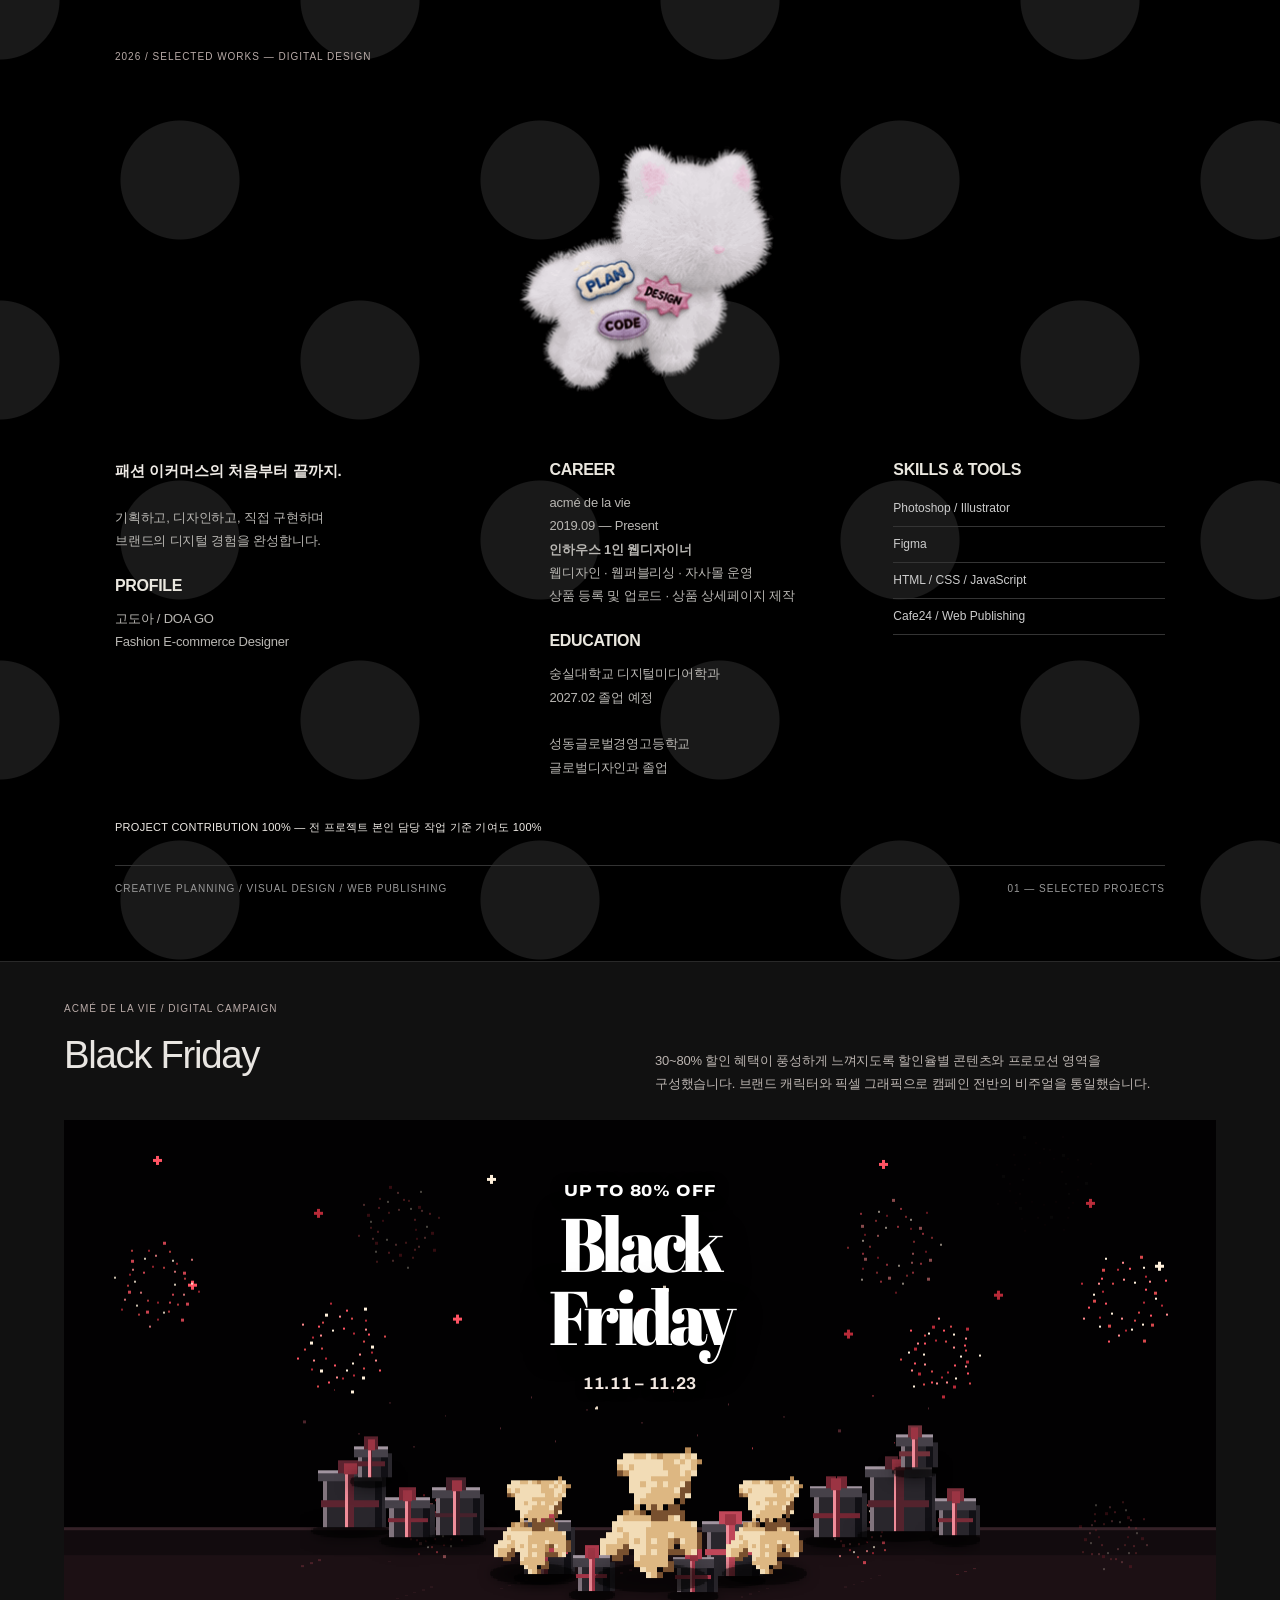
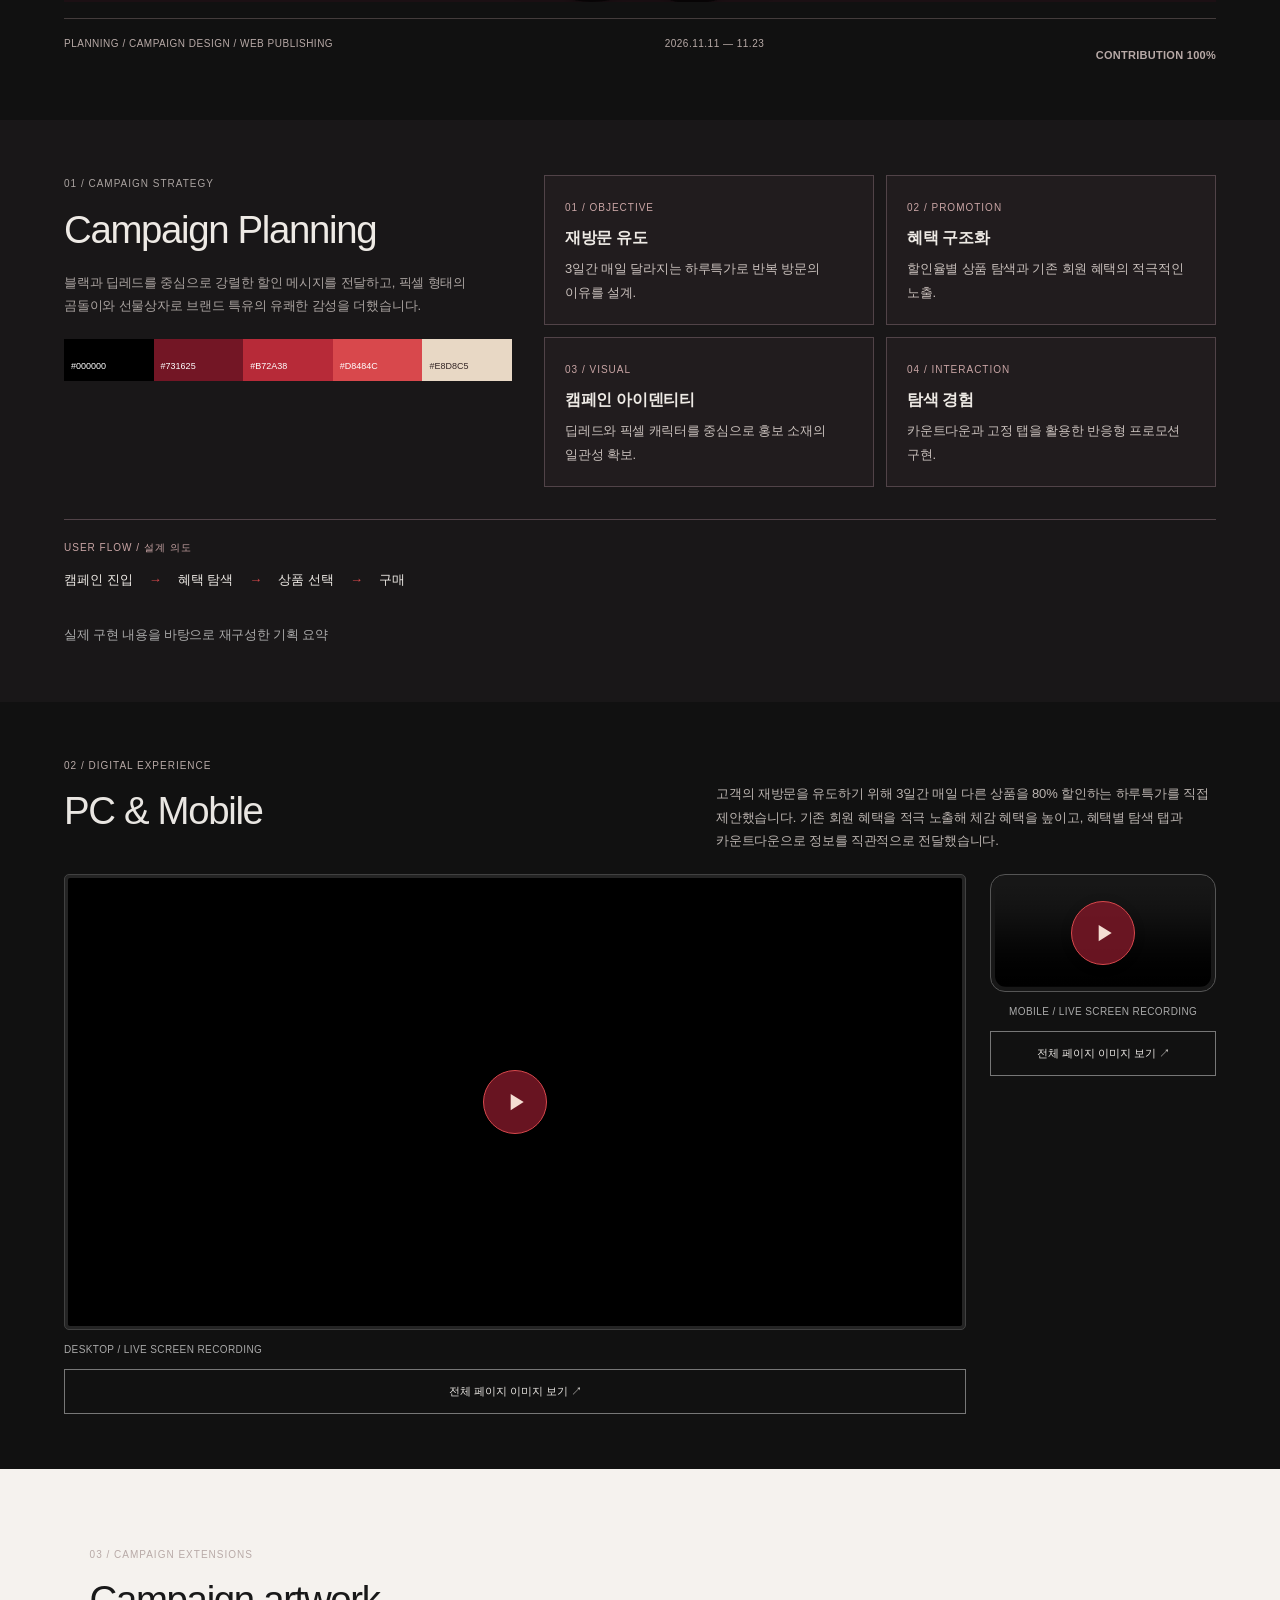
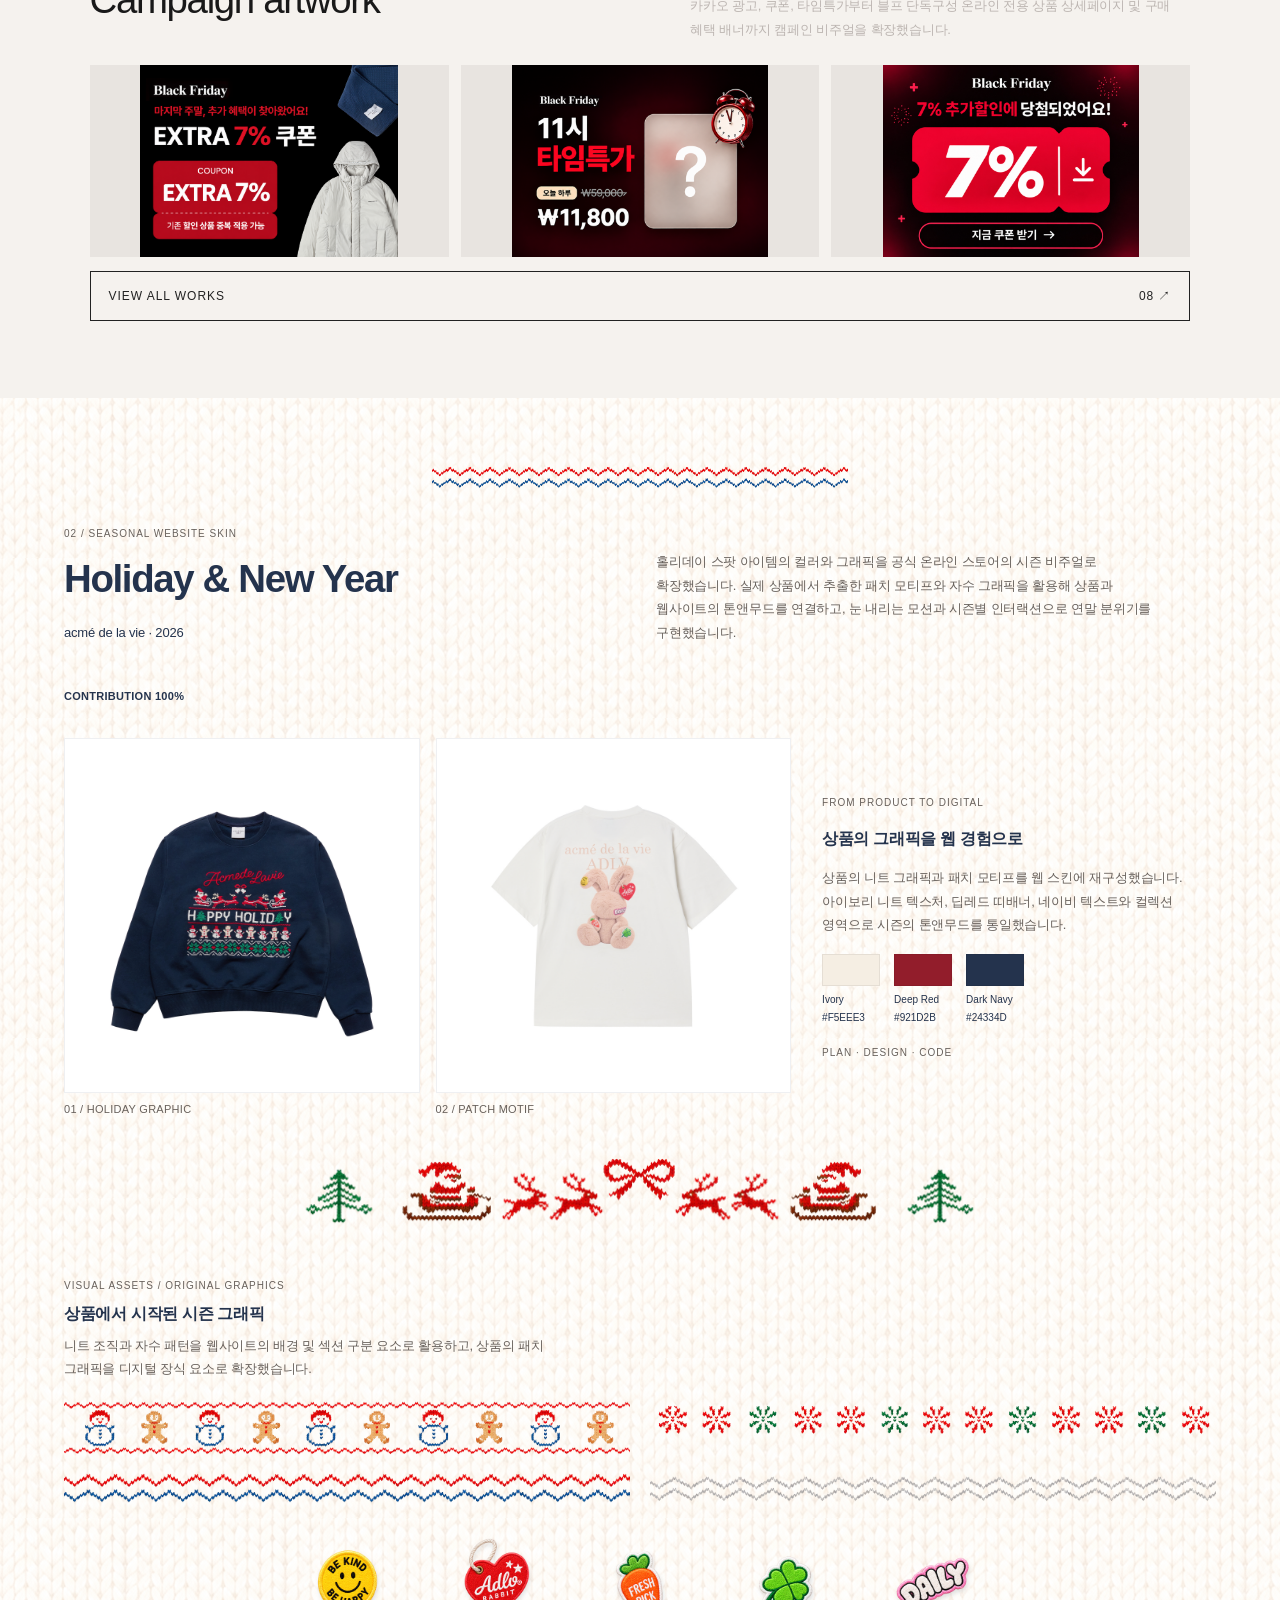
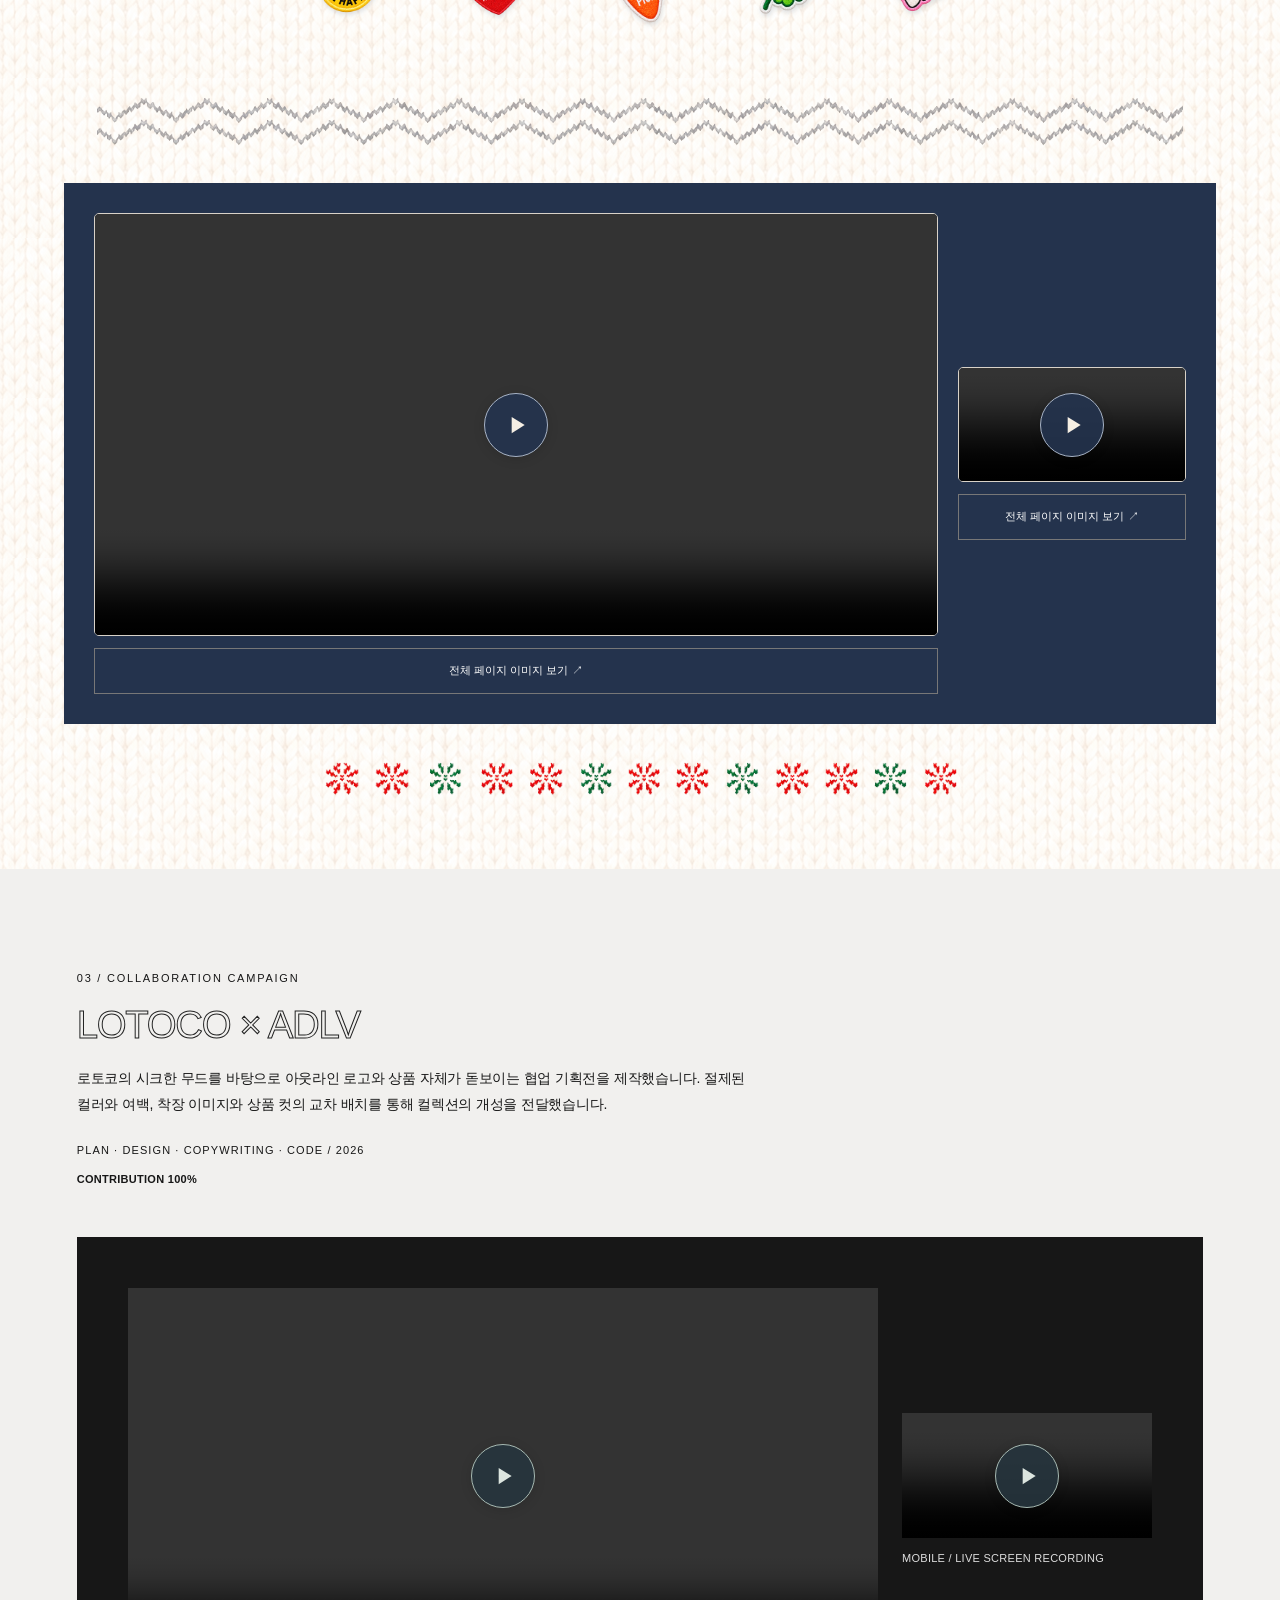
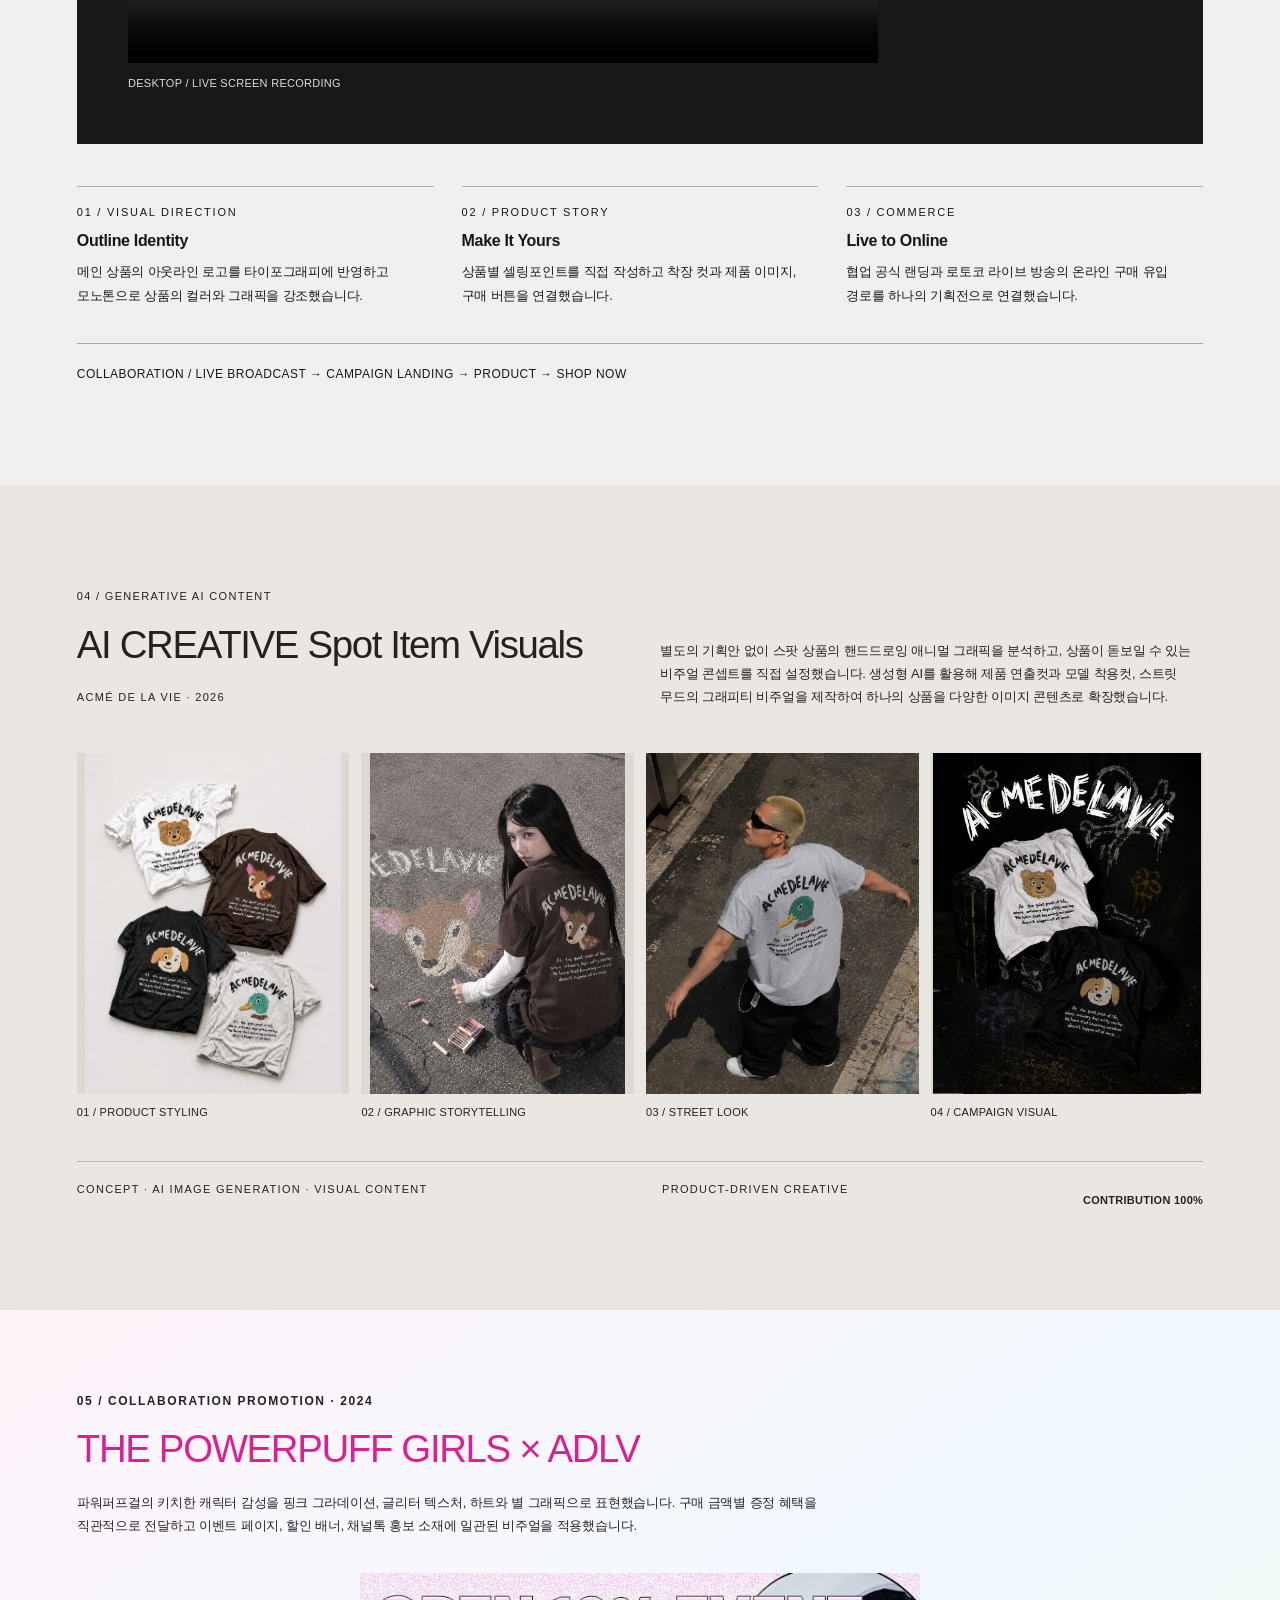
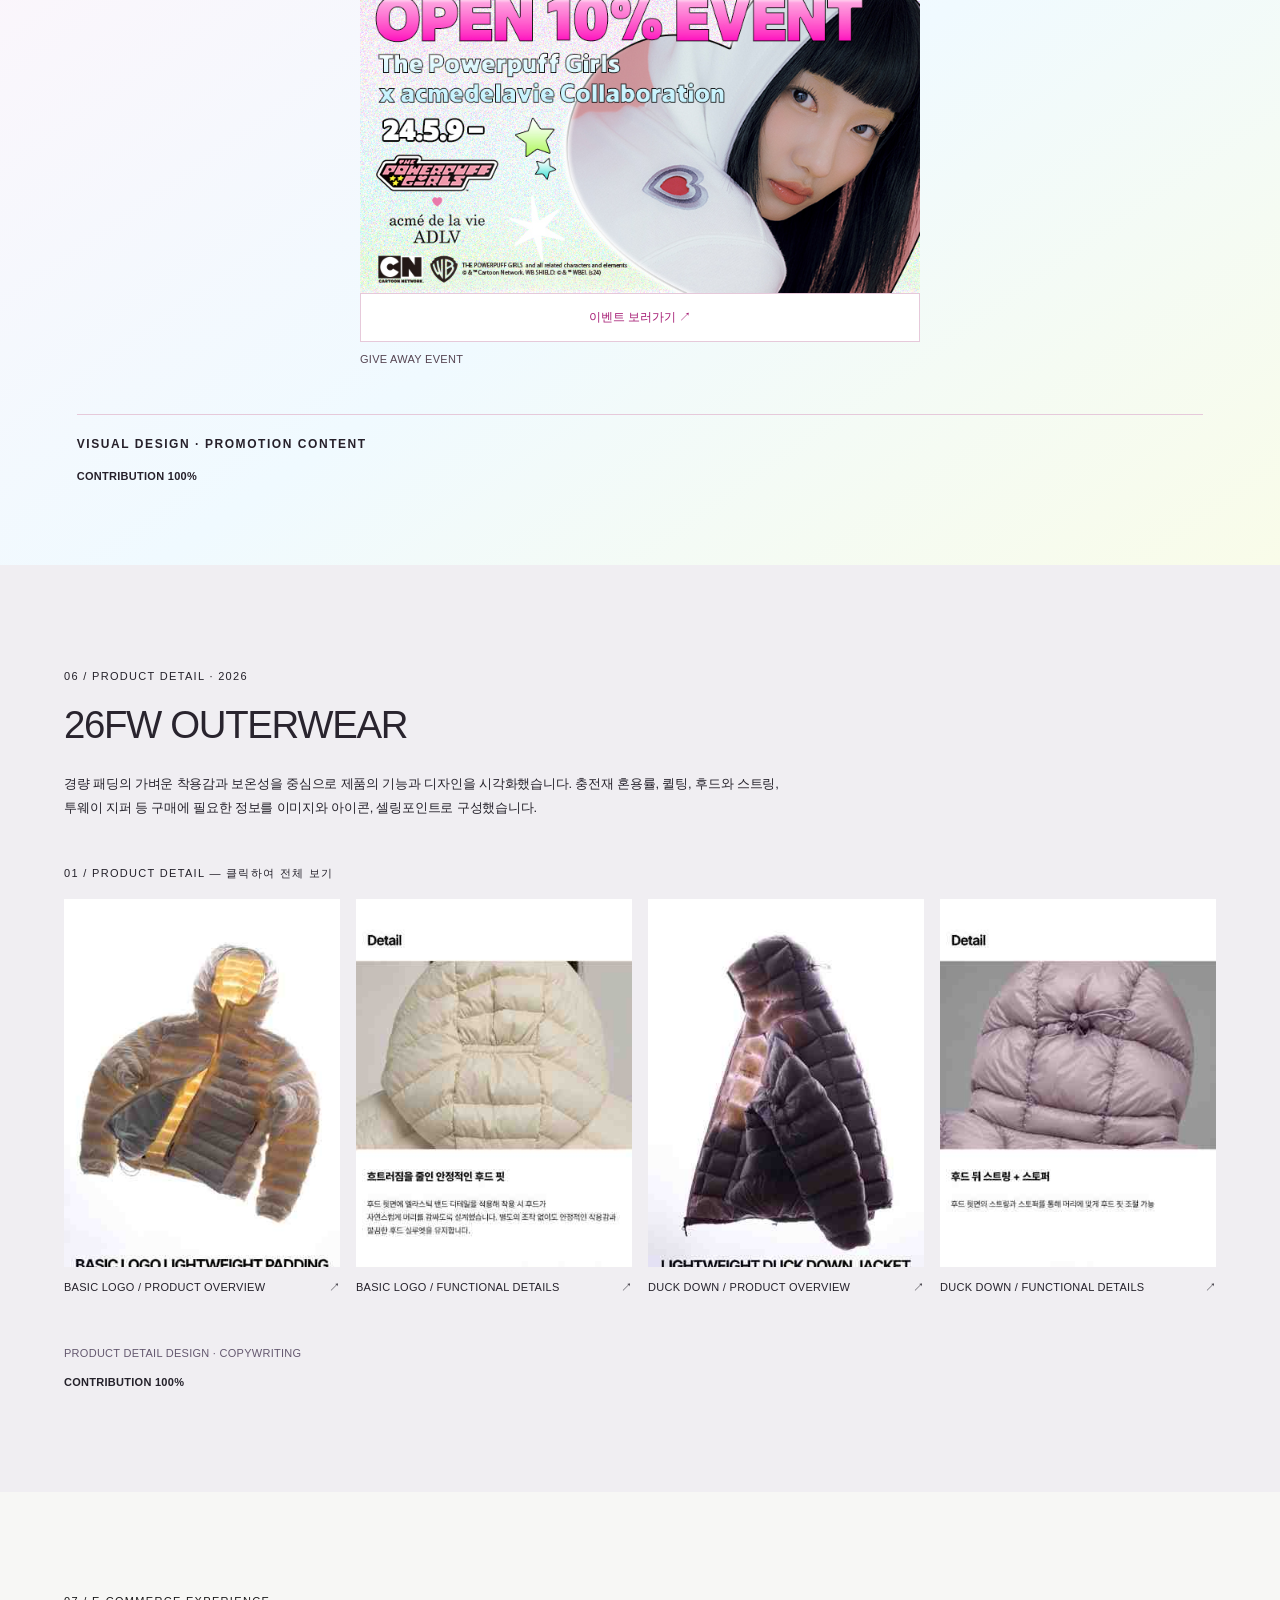
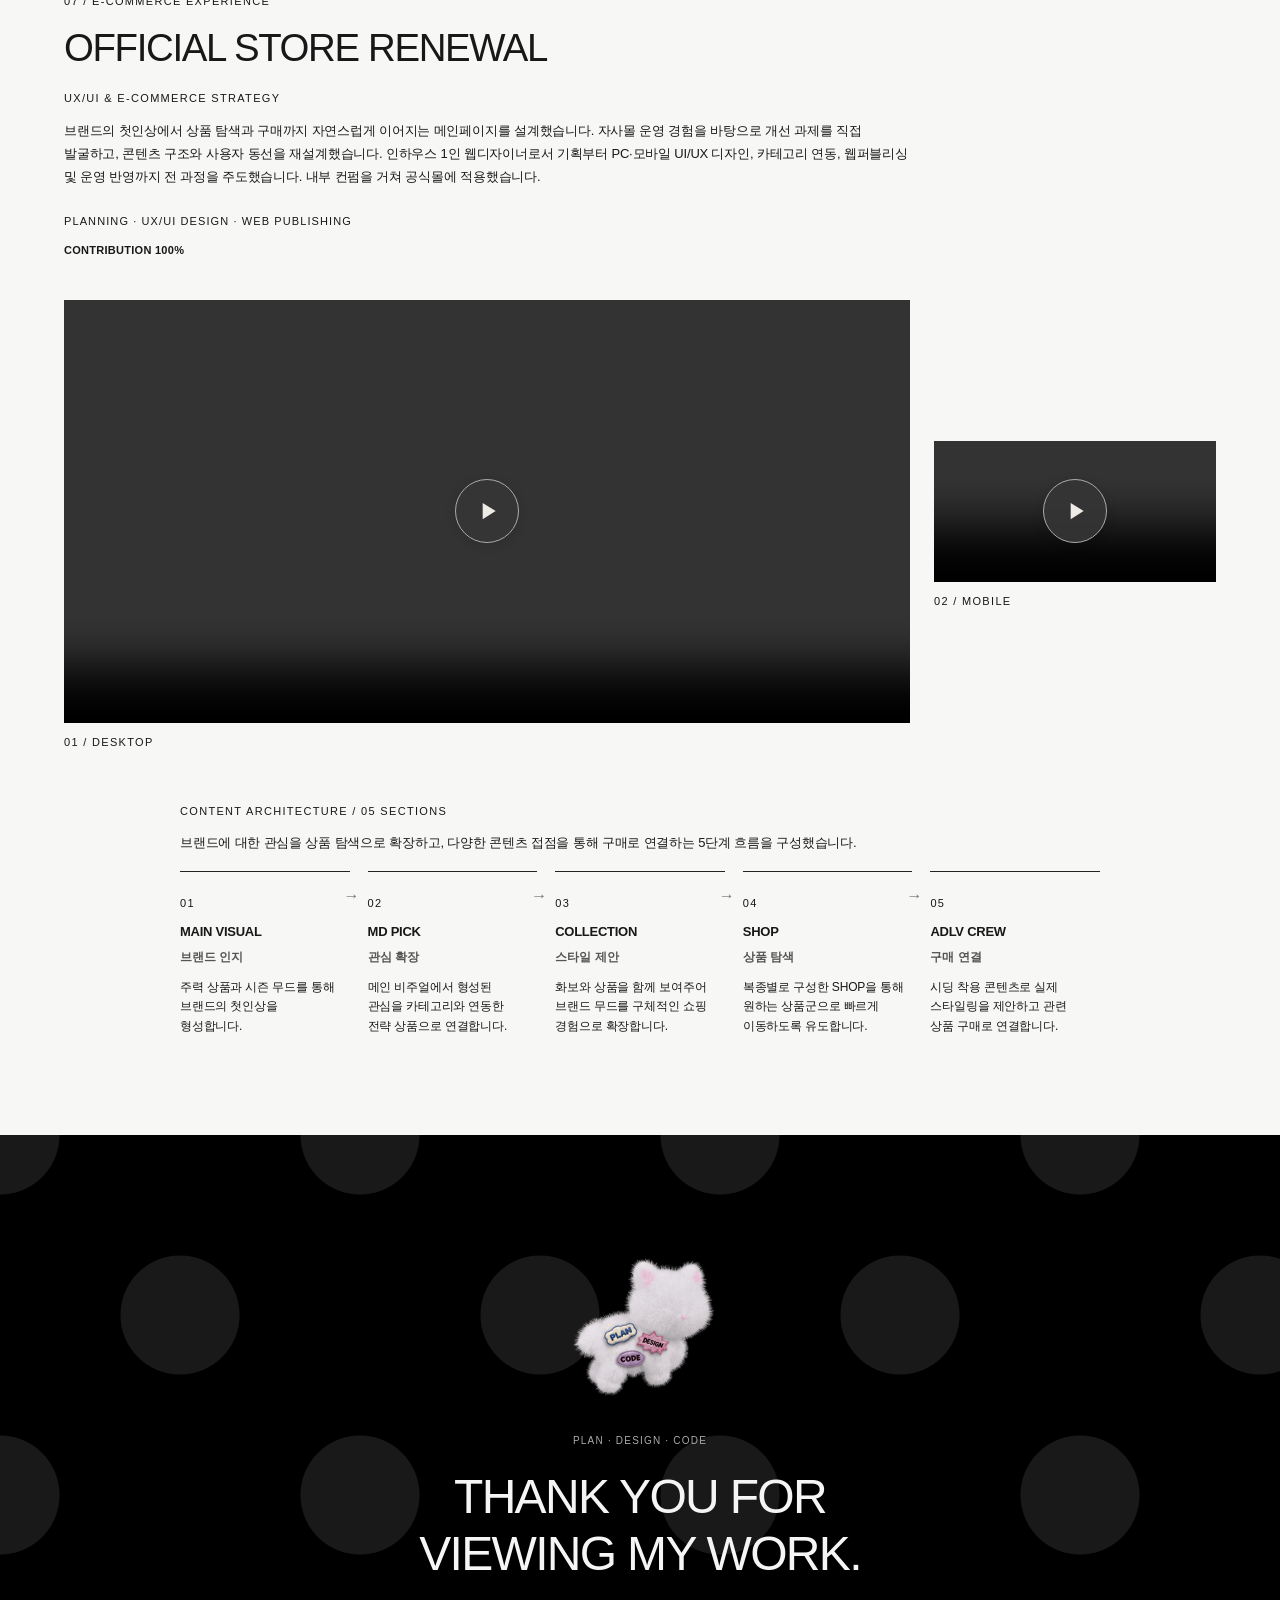
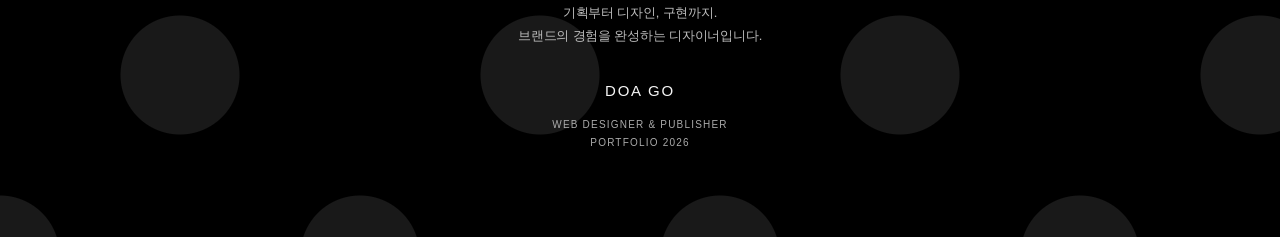
==== commit 65906155: "Update index.html" ====
--- a/index.html
+++ b/index.html
@@ -34,6 +34,14 @@
 *{-webkit-print-color-adjust:exact!important;print-color-adjust:exact!important;animation:none!important;transition:none!important;box-shadow:none!important}html,body{width:auto!important;margin:0!important;background:#fff!important}body{font-size:10px!important}body>.print-sheet{break-before:page;break-inside:avoid;page-break-inside:avoid;margin:0!important;padding:8mm!important;min-height:185mm!important;height:auto!important;overflow:visible!important}body>.print-sheet:first-child{break-before:auto}body :is(h1,h2){font-size:25px!important;margin:5px 0 9px!important}body :is(p,.copy,.lc-intro,.ow-intro,.profile-grid p){font-size:11px!important;line-height:1.55!important}body :is(.heading,.intro,.hol-head,.ai-head){margin-bottom:12px!important;padding-bottom:0!important}body :is(.profile-grid,.intro,.split,.ai-head,.hol-head){grid-template-columns:1fr 1fr!important;gap:16px!important}.profile-grid{grid-template-columns:1.3fr 1fr .9fr!important}.profile-grid>div:first-child{grid-column:auto!important}#portfolio-opening .opening-cat{min-height:0!important;margin-bottom:12px!important}#portfolio-opening .opening-cat img{width:180px!important}.profile-grid p{margin-bottom:10px!important}.profile-bottom{margin-top:10px!important}.print-portfolio-link{display:block!important;color:inherit!important;font-size:11px;margin-top:15px;text-decoration:underline}.motionstage,.hol-motion,.lc-stage,.rv-media{grid-template-columns:minmax(0,3fr) minmax(0,1fr)!important;gap:16px!important;align-items:start!important}.bf-device-column .phone,.hol-mobile,.lc-stage figure:last-child,.rv-media>div:last-child{width:100%!important;max-width:150px!important;margin:0 auto!important}.print-replaced-video{display:none!important}.print-recording{display:block!important;width:100%!important;height:235px!important;object-fit:cover;object-position:top}.phone .print-recording,.hol-mobile .print-recording{object-fit:contain;object-position:top}.bf-full-trigger,.hol-label button,.bf-view,.ppg-more,dialog{display:none!important}.bf-preview{grid-template-columns:repeat(3,1fr)!important}.bf-preview img{height:180px!important}.hol-origin{grid-template-columns:1fr 1fr 1.15fr!important;gap:10px!important;margin-bottom:8px!important}.hol-origin img{height:95px!important;aspect-ratio:auto!important}.hol-note{grid-column:auto!important;padding:0!important}.holiday .hol-band{max-height:20px!important;margin:5px 0!important}.holiday .hol-source{padding:0!important}.holiday .hol-patterns{grid-template-columns:repeat(4,1fr)!important;margin:5px 0!important}.holiday .hol-patches{margin:5px 0!important}.holiday .hol-patches img{width:35px!important}.holiday .hol-motion{padding:8px!important}.holiday .print-recording{height:150px!important}.lc-stage{padding:10px!important}.lc-stage video,.rv-media video{height:220px!important;object-fit:contain}.lc-meta,.ow-intro,.rv-media{margin:10px 0!important}.lc-points{grid-template-columns:repeat(3,1fr)!important;margin-top:12px!important;gap:12px!important}.lc-flow{margin-top:10px!important;padding-top:8px!important}.ai-grid,.ow-grid{grid-template-columns:repeat(4,1fr)!important}.ai-project img,.ow-open img{height:245px!important;aspect-ratio:auto!important;object-fit:contain}.ai-foot,.ow-role{margin-top:12px!important}.ppg .ppg-clean{margin:12px auto!important;grid-template-columns:minmax(0,320px)!important}.ppg .ppg-clean img{max-height:340px!important;object-fit:contain!important}.rv-architecture{margin-top:8px!important;max-width:none!important}.renewal-project .rv-flow{grid-template-columns:repeat(5,1fr)!important;gap:12px!important}.renewal-project .rv-flow article{padding:8px 4px!important}.renewal-project .rv-flow article:not(:last-child)::after{content:'→'!important;top:8px!important;bottom:auto!important;right:-8px!important}.portfolio-ending{min-height:185mm!important}.hero #adlvBF .bfBanner{max-height:420px}.split iframe{height:330px!important;aspect-ratio:auto!important}figure,img,video{break-inside:avoid} }
 </style><style>
 .bf-strategy{display:grid;grid-template-columns:minmax(0,1fr) minmax(0,1.5fr);gap:32px;align-items:start}.strategy-grid{display:grid;grid-template-columns:repeat(2,minmax(0,1fr));gap:12px}.strategy-grid article{border:1px solid #514348;padding:20px;background:#211c1e}.strategy-grid small,.strategy-flow small{color:#c9a5a5;font-size:10px;letter-spacing:1px}.strategy-grid h3{margin:8px 0;font-size:16px}.strategy-grid p{font-size:12px;color:#c9c0bc}.strategy-flow{grid-column:1/-1;border-top:1px solid #514348;padding-top:16px}.strategy-flow div{display:flex;flex-wrap:wrap;gap:16px;margin-top:10px}.strategy-flow span{color:#D8484C}.strategy-note{grid-column:1/-1;font-size:10px;color:#aaa}.recording-wrap{position:relative;min-width:0;width:100%;overflow:hidden}.recording-wrap video{display:block;width:100%;height:auto}.recording-play{position:absolute;top:50%;left:50%;transform:translate(-50%,-50%);border:1px solid #fff8;background:#111d;color:white;padding:12px 16px;white-space:nowrap;cursor:pointer;font-size:11px;z-index:2}.recording-play[hidden]{display:none!important}.portfolio-image-view{display:block;position:static!important;transform:none!important;width:100%;white-space:normal;line-height:1.5;padding:12px 8px;border:1px solid #777;background:transparent;color:inherit;font:inherit;font-size:11px;cursor:pointer;text-align:center;margin:0}.hol-motion .portfolio-image-view{color:#fff}.bf-device-column{gap:12px}.bf-device-column .portfolio-image-view{order:3}.bf-device-column .bf-device-caption{order:2}.hol-motion .hol-label{position:static!important;margin:12px 0 0}.ppg-pending{padding:35px;text-align:center;background:#f8edf4;color:#8b285f}.ppg-extra img[hidden]{display:none!important}#powerpuff #ppg-works .ppg-gallery .ppg-extra{grid-column:1/-1} @media screen and (max-width:700px){.bf-strategy{grid-template-columns:1fr;gap:20px}.strategy-grid article{padding:14px}.bf-device-column .portfolio-image-view{max-width:340px;margin:auto}.hol-motion .hol-mobile{width:70%;max-width:245px}.recording-play{padding:10px;font-size:10px}} @media print{.bf-strategy{grid-template-columns:1fr 1.5fr!important;gap:15px}.strategy-grid article{padding:12px}.recording-play,.portfolio-image-view{display:none!important}.recording-wrap:has(.print-replaced-video){display:none!important}}
+</style><style id="play-icon-refinement">.recording-wrap .recording-play{width:64px;height:64px;padding:0;border-radius:50%;display:grid;place-items:center;background:rgba(0,0,0,.55);border:1px solid rgba(255,255,255,.85);color:#fff;transition:background .2s}.recording-wrap .recording-play:hover{background:rgba(0,0,0,.85)}.recording-wrap .recording-play svg{display:block;width:26px;height:26px}.recording-wrap .recording-play:focus-visible{outline:2px solid white;outline-offset:4px}@media(max-width:700px){.recording-wrap .recording-play{width:48px;height:48px}.recording-wrap .recording-play svg{width:21px;height:21px}}@media print{.recording-wrap .recording-play{display:none!important}}</style><style id="tonal-play-buttons">
+.recording-wrap{--play-bg:#731625e8;--play-ink:#f4ded3;--play-border:#d8484c;--play-hover:#922638}
+.holiday .recording-wrap{--play-bg:#24334de8;--play-ink:#f5eee3;--play-border:#a6b2c5;--play-hover:#354966}
+.lotoco .recording-wrap{--play-bg:#26343de8;--play-ink:#dce5df;--play-border:#a6b9b2;--play-hover:#40545c}
+.renewal-project .recording-wrap{--play-bg:#353535e8;--play-ink:#eeeae5;--play-border:#aaa;--play-hover:#505050}
+body .recording-wrap .recording-play{background:var(--play-bg);color:var(--play-ink);border:1px solid var(--play-border);box-shadow:0 2px 12px #0002}
+body .recording-wrap .recording-play:hover{background:var(--play-hover)}
+body .recording-wrap .recording-play:focus-visible{outline:2px solid var(--play-border);outline-offset:4px}
 </style></head><body><section class="portfolio-opening print-sheet" id="portfolio-opening"><div class="profile-inner"><div class="eyebrow">2026 / SELECTED WORKS — DIGITAL DESIGN</div><div class="opening-cat"><img alt="PLAN · DESIGN · CODE" src="assets/01-profile/running-cat.gif"/></div><div class="profile-grid"><div><div class="paper-copy">패션 이커머스의 처음부터 끝까지.</div><p>기획하고, 디자인하고, 직접 구현하며<br/>브랜드의 디지털 경험을 완성합니다.</p><h3>PROFILE</h3><p>고도아 / DOA GO<br/>Fashion E-commerce Designer</p></div><div><h3>CAREER</h3><p>acmé de la vie<br/>2019.09 — Present<br/><strong>인하우스 1인 웹디자이너</strong><br/>웹디자인 · 웹퍼블리싱 · 자사몰 운영<br/>상품 등록 및 업로드 · 상품 상세페이지 제작</p><h3>EDUCATION</h3><p>숭실대학교 디지털미디어학과<br/>2027.02 졸업 예정<br/><br/>성동글로벌경영고등학교<br/>글로벌디자인과 졸업</p></div><div><h3>SKILLS &amp; TOOLS</h3><span class="skill">Photoshop / Illustrator</span><span class="skill">Figma</span><span class="skill">HTML / CSS / JavaScript</span><span class="skill">Cafe24 / Web Publishing</span></div></div><div class="contribution-note">PROJECT CONTRIBUTION 100% — 전 프로젝트 본인 담당 작업 기준 기여도 100%</div><div class="profile-bottom"><span>CREATIVE PLANNING / VISUAL DESIGN / WEB PUBLISHING</span><span>01 — SELECTED PROJECTS</span></div></div><a class="print-portfolio-link" href="https://doa00.github.io/portfolio/">ONLINE PORTFOLIO · https://doa00.github.io/portfolio/</a></section><section class="hero print-sheet"><div class="intro"><div><div class="eyebrow">acmé de la vie / Digital campaign</div><h1>Black Friday</h1></div><p>30~80% 할인 혜택이 풍성하게 느껴지도록 할인율별 콘텐츠와 프로모션 영역을 구성했습니다. 브랜드 캐릭터와 픽셀 그래픽으로 캠페인 전반의 비주얼을 통일했습니다.</p></div><div class="stage"><div class="desktop"><div class="monitor"><div id="adlvBF"><section aria-label="블랙프라이데이 배너. 픽셀 곰돌이와 선물상자, 폭죽 애니메이션" class="bfBanner" id="adlv-pixel-candle">
 <canvas></canvas>
 <canvas aria-hidden="true" class="bfForegroundCanvas"></canvas>
@@ -238,7 +246,7 @@
   }else{setRun(true)}
 }
 })();
-</script><div class="chin"></div></div><div class="stand"></div></div></div><div class="meta"><span>PLANNING / CAMPAIGN DESIGN / WEB PUBLISHING</span><span>2026.11.11 — 11.23</span><div class="project-credit">CONTRIBUTION 100%</div></div></section><section class="light bf-strategy print-sheet"><div><div class="eyebrow">01 / Campaign strategy</div><h2>Campaign Planning</h2><p class="copy" style="margin-top:18px">블랙과 딥레드를 중심으로 강렬한 할인 메시지를 전달하고, 픽셀 형태의 곰돌이와 선물상자로 브랜드 특유의 유쾌한 감성을 더했습니다.</p><div class="palette"><div class="swatch" style="background:#000000">#000000</div><div class="swatch" style="background:#731625">#731625</div><div class="swatch" style="background:#B72A38">#B72A38</div><div class="swatch" style="background:#D8484C">#D8484C</div><div class="swatch" style="background:#E8D8C5">#E8D8C5</div></div></div><div class="strategy-grid"><article><small>01 / OBJECTIVE</small><h3>재방문 유도</h3><p>3일간 매일 달라지는 하루특가로 반복 방문의 이유를 설계.</p></article><article><small>02 / PROMOTION</small><h3>혜택 구조화</h3><p>할인율별 상품 탐색과 기존 회원 혜택의 적극적인 노출.</p></article><article><small>03 / VISUAL</small><h3>캠페인 아이덴티티</h3><p>딥레드와 픽셀 캐릭터를 중심으로 홍보 소재의 일관성 확보.</p></article><article><small>04 / INTERACTION</small><h3>탐색 경험</h3><p>카운트다운과 고정 탭을 활용한 반응형 프로모션 구현.</p></article></div><div class="strategy-flow"><small>USER FLOW / 설계 의도</small><div>캠페인 진입 <span>→</span> 혜택 탐색 <span>→</span> 상품 선택 <span>→</span> 구매</div></div><p class="strategy-note">실제 구현 내용을 바탕으로 재구성한 기획 요약</p></section><section class="print-sheet"><div class="heading"><div><div class="eyebrow">02 / Digital experience</div><h2>PC &amp; Mobile</h2></div><p class="copy">고객의 재방문을 유도하기 위해 3일간 매일 다른 상품을 80% 할인하는 하루특가를 직접 제안했습니다. 기존 회원 혜택을 적극 노출해 체감 혜택을 높이고, 혜택별 탐색 탭과 카운트다운으로 정보를 직관적으로 전달했습니다.</p></div><div class="motionstage"><div class="bf-device-column"><div class="desktop"><div class="monitor"><div class="recording-wrap"><video aria-label="화면 녹화 영상 재생" class="print-replaced-video" controls="" loop="" muted="" playsinline="" poster="assets/02-black-friday/pc-video-poster.jpg" preload="metadata" src="assets/02-black-friday/pc-video.mp4"></video><button aria-label="영상 재생" class="recording-play" type="button">▶ <span>PLAY VIDEO</span></button></div><img alt="전체 페이지 미리보기" class="print-recording" src="assets/02-black-friday/pc-full-page.png"/><div class="chin"></div></div><div class="stand"></div></div><div class="bf-device-caption">DESKTOP / LIVE SCREEN RECORDING</div><button class="portfolio-image-view" data-bf-view="pc" type="button">전체 페이지 이미지 보기 ↗</button></div><div class="bf-device-column"><div class="phone"><div class="recording-wrap"><video aria-label="화면 녹화 영상 재생" class="print-replaced-video" controls="" loop="" muted="" playsinline="" poster="assets/02-black-friday/mobile-video-poster.jpg" preload="metadata" src="assets/02-black-friday/mobile-video.mp4"></video><button aria-label="영상 재생" class="recording-play" type="button">▶ <span>PLAY VIDEO</span></button></div><img alt="전체 페이지 미리보기" class="print-recording" src="assets/02-black-friday/mobile-full-page.png"/></div><div class="bf-device-caption">MOBILE / LIVE SCREEN RECORDING</div><button class="portfolio-image-view" data-bf-view="mob" type="button">전체 페이지 이미지 보기 ↗</button></div></div></section><section class="bf-gallery print-sheet"><div class="heading"><div><div class="eyebrow">03 / Campaign extensions</div><h2>Campaign artwork</h2></div><p class="copy">카카오 광고, 쿠폰, 타임특가부터 블프 단독구성 온라인 전용 상품 상세페이지 및 구매 혜택 배너까지 캠페인 비주얼을 확장했습니다.</p></div><div class="bf-preview"><img alt="주말 쿠폰 배너" src="assets/02-black-friday/weekend-coupon-banner.png"/><img alt="11시 타임특가 광고" src="assets/02-black-friday/11am-time-sale-ad.png"><img alt="쿠폰 팝업" src="assets/02-black-friday/coupon-popup.png"/></img></div><button class="bf-view" onclick="document.getElementById('bfGallery').showModal()" type="button">VIEW ALL WORKS <span>08 ↗</span></button><dialog id="bfGallery"><div class="bf-dialog-head"><strong>BLACK FRIDAY / CAMPAIGN ARTWORK</strong><button onclick="this.closest('dialog').close()" type="button">CLOSE ×</button></div><div class="bf-gallery-grid"><button class="bf-gallery-item" onclick="const d=document.getElementById('bfImage');d.querySelector('img').src=this.querySelector('img').src;d.showModal()" type="button"><img alt="주말 쿠폰 배너" src="assets/02-black-friday/weekend-coupon-banner.png"/><span>01 / 주말 쿠폰 배너</span></button><button class="bf-gallery-item" onclick="const d=document.getElementById('bfImage');d.querySelector('img').src=this.querySelector('img').src;d.showModal()" type="button"><img alt="타임특가" src="assets/02-black-friday/time-sale-banner.png"/><span>02 / 타임특가</span></button><button class="bf-gallery-item" onclick="const d=document.getElementById('bfImage');d.querySelector('img').src=this.querySelector('img').src;d.showModal()" type="button"><img alt="카카오 세로 메시지" src="assets/02-black-friday/kakao-vertical-message.jpg"/><span>03 / 카카오 세로 메시지</span></button><button class="bf-gallery-item" onclick="const d=document.getElementById('bfImage');d.querySelector('img').src=this.querySelector('img').src;d.showModal()" type="button"><img alt="티켓 쿠폰 메시지" src="assets/02-black-friday/ticket-coupon-message.jpg"/><span>04 / 티켓 쿠폰 메시지</span></button><button class="bf-gallery-item" onclick="const d=document.getElementById('bfImage');d.querySelector('img').src=this.querySelector('img').src;d.showModal()" type="button"><img alt="쿠폰 팝업" src="assets/02-black-friday/coupon-popup.png"/><span>05 / 쿠폰 팝업</span></button><button class="bf-gallery-item" onclick="const d=document.getElementById('bfImage');d.querySelector('img').src=this.querySelector('img').src;d.showModal()" type="button"><img alt="11시 타임특가 광고" src="assets/02-black-friday/11am-time-sale-ad.png"/><span>06 / 11시 타임특가 광고</span></button><button class="bf-gallery-item" onclick="const d=document.getElementById('bfImage');d.querySelector('img').src=this.querySelector('img').src;d.showModal()" type="button"><img alt="단독구성 상세페이지 미리보기" src="assets/02-black-friday/exclusive-product-detail.jpg"/><span>07 / 블프 단독구성 온라인 전용 상품 상세페이지</span></button><button class="bf-gallery-item" onclick="const d=document.getElementById('bfImage');d.querySelector('img').src=this.querySelector('img').src;d.showModal()" type="button"><img alt="상품 페이지 내 띠배너" src="assets/02-black-friday/product-strip-banner.jpg"/><span>08 / 상품 페이지 내 띠배너</span></button></div></dialog><dialog id="bfImage"><button onclick="this.parentElement.close()" type="button">CLOSE ×</button><img alt="전체 작업물"/></dialog></section><section class="holiday print-sheet" id="holiday"><img alt="" class="hol-band hol-top" src="assets/03-holiday-skin/skin-visual.png"/><div class="hol-head"><div><div class="eyebrow">02 / SEASONAL WEBSITE SKIN</div><h2>Holiday &amp; New Year</h2><p>acmé de la vie · 2026</p></div><p class="copy">홀리데이 스팟 아이템의 컬러와 그래픽을 공식 온라인 스토어의 시즌 비주얼로 확장했습니다. 실제 상품에서 추출한 패치 모티프와 자수 그래픽을 활용해 상품과 웹사이트의 톤앤무드를 연결하고, 눈 내리는 모션과 시즌별 인터랙션으로 연말 분위기를 구현했습니다.</p><div class="project-credit">CONTRIBUTION 100%</div></div><div class="hol-origin"><figure><img alt="홀리데이 맨투맨" src="assets/03-holiday-skin/holiday-sweatshirt.jpg"/><figcaption>01 / HOLIDAY GRAPHIC</figcaption></figure><figure><img alt="패치 그래픽 티셔츠" src="assets/03-holiday-skin/patch-tshirt.jpg"/><figcaption>02 / PATCH MOTIF</figcaption></figure><div class="hol-note"><div class="eyebrow">FROM PRODUCT TO DIGITAL</div><h3>상품의 그래픽을 웹 경험으로</h3><p class="copy">상품의 니트 그래픽과 패치 모티프를 웹 스킨에 재구성했습니다. 아이보리 니트 텍스처, 딥레드 띠배너, 네이비 텍스트와 컬렉션 영역으로 시즌의 톤앤무드를 통일했습니다.</p><div class="hol-colors" style="gap:14px;flex-wrap:wrap"><span style="display:grid;gap:5px;font-size:10px"><i style="background:#F5EEE3;width:58px;height:32px"></i>Ivory<br/>#F5EEE3</span><span style="display:grid;gap:5px;font-size:10px"><i style="background:#921D2B;width:58px;height:32px"></i>Deep Red<br/>#921D2B</span><span style="display:grid;gap:5px;font-size:10px"><i style="background:#24334D;width:58px;height:32px"></i>Dark Navy<br/>#24334D</span></div><div class="hol-label">PLAN · DESIGN · CODE</div></div></div><img alt="" class="hol-band" src="assets/03-holiday-skin/design-visual-01.png"/><div class="hol-source"><div class="eyebrow">VISUAL ASSETS / ORIGINAL GRAPHICS</div><h3>상품에서 시작된 시즌 그래픽</h3><p class="copy">니트 조직과 자수 패턴을 웹사이트의 배경 및 섹션 구분 요소로 활용하고, 상품의 패치 그래픽을 디지털 장식 요소로 확장했습니다.</p><div class="hol-patterns"><img alt="" class="hol-band" src="assets/03-holiday-skin/design-visual-02.png"/><img alt="" class="hol-band" src="assets/03-holiday-skin/design-visual-03.png"/><img alt="" class="hol-band" src="assets/03-holiday-skin/skin-visual.png"/><img alt="" class="hol-band" src="assets/03-holiday-skin/design-visual-04.png"/></div><div class="hol-patches"><img alt="자수 패치 1" src="assets/03-holiday-skin/patch-01.png"/><img alt="자수 패치 2" src="assets/03-holiday-skin/patch-02.png"/><img alt="자수 패치 3" src="assets/03-holiday-skin/patch-03.png"/><img alt="자수 패치 4" src="assets/03-holiday-skin/patch-04.png"/><img alt="자수 패치 5" src="assets/03-holiday-skin/patch-05.png"/></div></div><img alt="" class="hol-band" src="assets/03-holiday-skin/design-visual-04.png"/><div class="hol-motion"><div><div class="recording-wrap"><video aria-label="화면 녹화 영상 재생" class="print-replaced-video" controls="" loop="" muted="" playsinline="" preload="metadata" src="assets/03-holiday-skin/pc-video.mp4"></video><button aria-label="영상 재생" class="recording-play" type="button">▶ <span>PLAY VIDEO</span></button></div><img alt="전체 페이지 미리보기" class="print-recording" src="assets/03-holiday-skin/pc-full-page.png"/><div class="hol-label"><button class="portfolio-image-view" data-hol-view="pc" type="button">전체 페이지 이미지 보기 ↗</button></div></div><div class="hol-mobile"><div class="recording-wrap"><video aria-label="화면 녹화 영상 재생" class="print-replaced-video" controls="" loop="" muted="" playsinline="" preload="metadata" src="assets/03-holiday-skin/mobile-video.mp4"></video><button aria-label="영상 재생" class="recording-play" type="button">▶ <span>PLAY VIDEO</span></button></div><img alt="전체 페이지 미리보기" class="print-recording" src="assets/03-holiday-skin/mobile-full-page.png"/><div class="hol-label"><button class="portfolio-image-view" data-hol-view="mob" type="button">전체 페이지 이미지 보기 ↗</button></div></div></div><img alt="" class="hol-band hol-bottom" src="assets/03-holiday-skin/design-visual-03.png"/></section><section class="lotoco print-sheet" id="lotoco"><div class="lc-kicker">03 / COLLABORATION CAMPAIGN</div><h2>LOTOCO × ADLV</h2><div class="lc-intro">로토코의 시크한 무드를 바탕으로 아웃라인 로고와 상품 자체가 돋보이는 협업 기획전을 제작했습니다. 절제된 컬러와 여백, 착장 이미지와 상품 컷의 교차 배치를 통해 컬렉션의 개성을 전달했습니다.</div><div class="lc-meta">PLAN · DESIGN · COPYWRITING · CODE / 2026<div class="project-credit">CONTRIBUTION 100%</div></div><div class="lc-stage"><figure><div class="recording-wrap"><video aria-label="화면 녹화 영상 재생" controls="" loop="" muted="" playsinline="" preload="metadata" src="assets/04-lotoco/pc-video.mp4"></video><button aria-label="영상 재생" class="recording-play" type="button">▶ <span>PLAY VIDEO</span></button></div><figcaption>DESKTOP / LIVE SCREEN RECORDING</figcaption></figure><figure><div class="recording-wrap"><video aria-label="화면 녹화 영상 재생" controls="" loop="" muted="" playsinline="" preload="metadata" src="assets/04-lotoco/mobile-video.mp4"></video><button aria-label="영상 재생" class="recording-play" type="button">▶ <span>PLAY VIDEO</span></button></div><figcaption>MOBILE / LIVE SCREEN RECORDING</figcaption></figure></div><div class="lc-points"><article><div class="lc-kicker">01 / VISUAL DIRECTION</div><h3>Outline Identity</h3><p>메인 상품의 아웃라인 로고를 타이포그래피에 반영하고 모노톤으로 상품의 컬러와 그래픽을 강조했습니다.</p></article><article><div class="lc-kicker">02 / PRODUCT STORY</div><h3>Make It Yours</h3><p>상품별 셀링포인트를 직접 작성하고 착장 컷과 제품 이미지, 구매 버튼을 연결했습니다.</p></article><article><div class="lc-kicker">03 / COMMERCE</div><h3>Live to Online</h3><p>협업 공식 랜딩과 로토코 라이브 방송의 온라인 구매 유입 경로를 하나의 기획전으로 연결했습니다.</p></article></div><div class="lc-flow">COLLABORATION / LIVE BROADCAST → CAMPAIGN LANDING → PRODUCT → SHOP NOW</div></section><section class="ai-project print-sheet" id="ai-creative"><div class="ai-head"><div><small>04 / GENERATIVE AI CONTENT</small><h2>AI CREATIVE <br/>Spot Item Visuals</h2><small>ACMÉ DE LA VIE · 2026</small></div><p>별도의 기획안 없이 스팟 상품의 핸드드로잉 애니멀 그래픽을 분석하고, 상품이 돋보일 수 있는 비주얼 콘셉트를 직접 설정했습니다. 생성형 AI를 활용해 제품 연출컷과 모델 착용컷, 스트릿 무드의 그래피티 비주얼을 제작하여 하나의 상품을 다양한 이미지 콘텐츠로 확장했습니다.</p></div><div class="ai-grid"><figure><img alt="01 / PRODUCT STYLING" loading="lazy" src="assets/05-ai-creative/product-styling.jpg"/><figcaption>01 / PRODUCT STYLING</figcaption></figure><figure><img alt="02 / GRAPHIC STORYTELLING" loading="lazy" src="assets/05-ai-creative/graphic-storytelling.jpg"/><figcaption>02 / GRAPHIC STORYTELLING</figcaption></figure><figure><img alt="03 / STREET LOOK" loading="lazy" src="assets/05-ai-creative/street-look.jpg"/><figcaption>03 / STREET LOOK</figcaption></figure><figure><img alt="04 / CAMPAIGN VISUAL" loading="lazy" src="assets/05-ai-creative/campaign-visual.jpg"/><figcaption>04 / CAMPAIGN VISUAL</figcaption></figure></div><div class="ai-foot"><small>CONCEPT · AI IMAGE GENERATION · VISUAL CONTENT</small><small>PRODUCT-DRIVEN CREATIVE</small><div class="project-credit">CONTRIBUTION 100%</div></div></section><section class="ppg print-sheet" id="powerpuff"><div class="ppg-inner"><small>05 / COLLABORATION PROMOTION · 2024</small><h2>THE POWERPUFF GIRLS <br/>× ADLV</h2><p>파워퍼프걸의 키치한 캐릭터 감성을 핑크 그라데이션, 글리터 텍스처, 하트와 별 그래픽으로 표현했습니다. 구매 금액별 증정 혜택을 직관적으로 전달하고 이벤트 페이지, 할인 배너, 채널톡 홍보 소재에 일관된 비주얼을 적용했습니다.</p><div class="ppg-grid ppg-clean"><figure><a class="ppg-detail" href="#" onclick="document.getElementById('ppg-works').showModal();return false"><img alt="증정 이벤트 대표 썸네일" src="assets/06-powerpuff-girls/event-thumbnail.jpg"/><span>이벤트 보러가기 ↗</span></a><figcaption>GIVE AWAY EVENT</figcaption></figure></div><dialog id="ppg-works"><button onclick="this.parentElement.close()" type="button">CLOSE ×</button><div class="ppg-gallery"><figure><img alt="증정 이벤트 배너" src="assets/06-powerpuff-girls/giveaway-banner.jpg"/><figcaption>02 / GIVE AWAY BANNER</figcaption></figure><figure><img alt="전체 증정 이벤트 페이지" src="assets/06-powerpuff-girls/event-full-page.jpg"/><figcaption>EVENT DETAIL</figcaption></figure><figure class="ppg-extra"><img alt="추가 프로모션 이미지" onerror="this.hidden=true;this.nextElementSibling.hidden=false" src="assets/06-powerpuff-girls/additional-promotion.jpg"/><div class="ppg-pending" hidden="">추가 이미지 준비 중</div><figcaption>03 / ADDITIONAL PROMOTION</figcaption></figure></div></dialog><div class="ppg-role"><small>VISUAL DESIGN · PROMOTION CONTENT</small></div><div class="project-credit">CONTRIBUTION 100%</div></div></section><section class="outerwear print-sheet" id="outerwear"><div class="ow-inner"><small>06 / PRODUCT DETAIL · 2026</small><h2>26FW OUTERWEAR</h2><div class="ow-intro">경량 패딩의 가벼운 착용감과 보온성을 중심으로 제품의 기능과 디자인을 시각화했습니다. 충전재 혼용률, 퀼팅, 후드와 스트링, 투웨이 지퍼 등 구매에 필요한 정보를 이미지와 아이콘, 셀링포인트로 구성했습니다.</div><div class="ow-kicker">01 / PRODUCT DETAIL — 클릭하여 전체 보기</div><div class="ow-grid"><figure><button aria-label="BASIC LOGO / PRODUCT OVERVIEW 전체 보기" class="ow-open" type="button"><img alt="BASIC LOGO / PRODUCT OVERVIEW" loading="lazy" src="assets/07-outerwear/basic-logo-overview-preview.jpg"/></button><figcaption>BASIC LOGO / PRODUCT OVERVIEW <span>↗</span></figcaption><template><img alt="BASIC LOGO / PRODUCT OVERVIEW 원본" src="assets/07-outerwear/basic-logo-overview-full.jpg"/></template></figure><figure><button aria-label="BASIC LOGO / FUNCTIONAL DETAILS 전체 보기" class="ow-open" type="button"><img alt="BASIC LOGO / FUNCTIONAL DETAILS" loading="lazy" src="assets/07-outerwear/basic-logo-details-preview.jpg"/></button><figcaption>BASIC LOGO / FUNCTIONAL DETAILS <span>↗</span></figcaption><template><img alt="BASIC LOGO / FUNCTIONAL DETAILS 원본" src="assets/07-outerwear/basic-logo-details-full.jpg"/></template></figure><figure><button aria-label="DUCK DOWN / PRODUCT OVERVIEW 전체 보기" class="ow-open" type="button"><img alt="DUCK DOWN / PRODUCT OVERVIEW" loading="lazy" src="assets/07-outerwear/duck-down-overview-preview.jpg"/></button><figcaption>DUCK DOWN / PRODUCT OVERVIEW <span>↗</span></figcaption><template><img alt="DUCK DOWN / PRODUCT OVERVIEW 원본" src="assets/07-outerwear/duck-down-overview-full.jpg"/></template></figure><figure><button aria-label="DUCK DOWN / FUNCTIONAL DETAILS 전체 보기" class="ow-open" type="button"><img alt="DUCK DOWN / FUNCTIONAL DETAILS" loading="lazy" src="assets/07-outerwear/duck-down-details-preview.jpg"/></button><figcaption>DUCK DOWN / FUNCTIONAL DETAILS <span>↗</span></figcaption><template><img alt="DUCK DOWN / FUNCTIONAL DETAILS 원본" src="assets/07-outerwear/duck-down-details-full.jpg"/></template></figure></div><div class="ow-role">PRODUCT DETAIL DESIGN · COPYWRITING</div><div class="project-credit">CONTRIBUTION 100%</div></div><dialog class="ow-dialog"><button class="ow-close" type="button">CLOSE ×</button><div class="ow-full"></div></dialog></section><script>(()=>{const s=document.querySelector('#outerwear'),d=s.querySelector('dialog'),f=d.querySelector('.ow-full');s.querySelectorAll('.ow-open').forEach(b=>b.addEventListener('click',()=>{f.replaceChildren(b.parentElement.querySelector('template').content.cloneNode(true));d.showModal();d.scrollTop=0}));d.querySelector('button').onclick=()=>d.close();d.addEventListener('click',e=>{if(e.target===d)d.close()});})();</script><section class="renewal-project print-sheet" id="renewal"><style>.renewal-project{background:#f7f7f5;color:#181818;padding:90px max(5vw,20px);font-family:inherit}.renewal-project *{box-sizing:border-box}.renewal-project h2{font-size:clamp(28px,4vw,52px);line-height:1.1;margin:18px 0}.renewal-project p{font-size:14px;line-height:1.8;max-width:850px}.renewal-project .rv-media{display:grid;grid-template-columns:minmax(0,3fr) minmax(0,1fr);gap:24px;align-items:center;margin:40px 0}.renewal-project video{display:block;width:100%;height:auto;background:#111}.renewal-project .rv-label{font-size:11px;letter-spacing:.12em;margin:10px 0}.renewal-project .rv-flow{display:grid;grid-template-columns:repeat(5,minmax(0,1fr));gap:20px;margin-top:30px}.renewal-project .rv-flow article{border-top:1px solid #222;padding:18px 0}.renewal-project .rv-flow h3{font-size:15px;margin:12px 0}.renewal-project .rv-flow p{font-size:13px;margin:0}.renewal-project .rv-role{font-size:11px;letter-spacing:.1em;margin:24px 0}@media(max-width:700px){.renewal-project{padding:50px 20px}.renewal-project .rv-media{grid-template-columns:1fr}.renewal-project .rv-media>div:last-child{width:55%;margin:auto}.renewal-project .rv-flow{grid-template-columns:1fr 1fr}} .renewal-project .rv-flow article{position:relative;padding-right:12px}.renewal-project .rv-stage{font-size:12px;font-weight:700;margin:0 0 10px;color:#555}.renewal-project .rv-flow article:not(:last-child)::after{content:"→";position:absolute;right:-14px;top:17px;color:#777;font-size:16px}.renewal-project .rv-intro{margin:12px 0 0}.renewal-project .rv-flow{gap:24px}@media(max-width:700px){.renewal-project .rv-flow{grid-template-columns:1fr;gap:0}.renewal-project .rv-flow article{padding:18px 0 28px}.renewal-project .rv-flow article:not(:last-child)::after{content:"↓";right:0;top:auto;bottom:5px}}</style><div class="rv-label">07 / E-COMMERCE EXPERIENCE</div><h2>OFFICIAL STORE RENEWAL</h2><div class="rv-label">UX/UI &amp; E-COMMERCE STRATEGY</div><p>브랜드의 첫인상에서 상품 탐색과 구매까지 자연스럽게 이어지는 메인페이지를 설계했습니다. 자사몰 운영 경험을 바탕으로 개선 과제를 직접 발굴하고, 콘텐츠 구조와 사용자 동선을 재설계했습니다. 인하우스 1인 웹디자이너로서 기획부터 PC·모바일 UI/UX 디자인, 카테고리 연동, 웹퍼블리싱 및 운영 반영까지 전 과정을 주도했습니다. 내부 컨펌을 거쳐 공식몰에 적용했습니다.</p><div class="rv-role">PLANNING · UX/UI DESIGN · WEB PUBLISHING<div class="project-credit">CONTRIBUTION 100%</div></div><div class="rv-media"><div><div class="recording-wrap"><video aria-label="화면 녹화 영상 재생" controls="" loop="" muted="" playsinline="" preload="metadata" src="assets/08-store-renewal/pc-video.mp4"></video><button aria-label="영상 재생" class="recording-play" type="button">▶ <span>PLAY VIDEO</span></button></div><div class="rv-label">01 / DESKTOP</div></div><div><div class="recording-wrap"><video aria-label="화면 녹화 영상 재생" controls="" loop="" muted="" playsinline="" preload="metadata" src="assets/08-store-renewal/mobile-video.mp4"></video><button aria-label="영상 재생" class="recording-play" type="button">▶ <span>PLAY VIDEO</span></button></div><div class="rv-label">02 / MOBILE</div></div></div><div class="rv-architecture"><div class="rv-label">CONTENT ARCHITECTURE / 05 SECTIONS</div><p class="rv-intro">브랜드에 대한 관심을 상품 탐색으로 확장하고, 다양한 콘텐츠 접점을 통해 구매로 연결하는 5단계 흐름을 구성했습니다.</p><div class="rv-flow"><article><div class="rv-label">01</div><h3>MAIN VISUAL</h3><div class="rv-stage">브랜드 인지</div><p>주력 상품과 시즌 무드를 통해 브랜드의 첫인상을 형성합니다.</p></article><article><div class="rv-label">02</div><h3>MD PICK</h3><div class="rv-stage">관심 확장</div><p>메인 비주얼에서 형성된 관심을 카테고리와 연동한 전략 상품으로 연결합니다.</p></article><article><div class="rv-label">03</div><h3>COLLECTION</h3><div class="rv-stage">스타일 제안</div><p>화보와 상품을 함께 보여주어 브랜드 무드를 구체적인 쇼핑 경험으로 확장합니다.</p></article><article><div class="rv-label">04</div><h3>SHOP</h3><div class="rv-stage">상품 탐색</div><p>복종별로 구성한 SHOP을 통해 원하는 상품군으로 빠르게 이동하도록 유도합니다.</p></article><article><div class="rv-label">05</div><h3>ADLV CREW</h3><div class="rv-stage">구매 연결</div><p>시딩 착용 콘텐츠로 실제 스타일링을 제안하고 관련 상품 구매로 연결합니다.</p></article></div></div></section><section aria-label="Thank you" class="portfolio-ending print-sheet"><img alt="PLAN · DESIGN · CODE" class="ending-cat" src="assets/01-profile/running-cat.gif"/><div class="ending-kicker">PLAN · DESIGN · CODE</div><h2>THANK YOU FOR<br/>VIEWING MY WORK.</h2><p>기획부터 디자인, 구현까지.<br/>브랜드의 경험을 완성하는 디자이너입니다.</p><div class="ending-name">DOA GO</div><div class="ending-kicker">WEB DESIGNER &amp; PUBLISHER<br/>PORTFOLIO 2026</div><a class="print-portfolio-link" href="https://doa00.github.io/portfolio/">ONLINE PORTFOLIO · https://doa00.github.io/portfolio/</a></section><style>.bf-full-trigger{display:block;width:100%;padding:10px 4px;border:0;background:#201419;color:#ead8c5;font-size:10px;letter-spacing:.09em;cursor:pointer}.bf-page-dialog{border:0;padding:0;background:#171115;color:white;width:min(95vw,1000px);max-height:92vh;overflow:auto;overscroll-behavior:contain}.bf-page-dialog::backdrop{background:#000b}.bf-page-dialog header{position:sticky;top:0;display:flex;justify-content:space-between;align-items:center;padding:12px 18px;background:#171115;z-index:2}.bf-page-dialog button{background:none;color:white;border:1px solid #777;padding:6px 12px;cursor:pointer}.bf-page-dialog img{display:block;width:100%;height:auto;margin:auto}.bf-page-dialog.mobile{width:min(94vw,400px)} </style><dialog class="bf-page-dialog" id="bfPageDialog"><header><span id="bfPageTitle"></span><button id="bfPageClose" type="button">CLOSE ×</button></header><img alt="블랙프라이데이 전체 페이지" id="bfPageImage"/></dialog><script>(()=>{const images={"pc": "assets/02-black-friday/pc-full-page.png", "mob": "assets/02-black-friday/mobile-full-page.png"};const d=document.getElementById('bfPageDialog'),im=document.getElementById('bfPageImage');function open(k){d.classList.toggle('mobile',k==='mob');document.getElementById('bfPageTitle').textContent=k==='pc'?'BLACK FRIDAY / PC':'BLACK FRIDAY / MOBILE';im.src=images[k];d.showModal();d.scrollTop=0;}document.querySelectorAll('[data-bf-view]').forEach(el=>{el.addEventListener('click',()=>open(el.dataset.bfView));if(el.tagName==='VIDEO')el.addEventListener('keydown',e=>{if(e.key==='Enter'||e.key===' '){e.preventDefault();open(el.dataset.bfView)}})});document.getElementById('bfPageClose').onclick=()=>d.close();d.addEventListener('click',e=>{if(e.target===d){const r=d.getBoundingClientRect();if(e.clientX<r.left||e.clientX>r.right||e.clientY<r.top||e.clientY>r.bottom)d.close()}});})();</script><script>(()=>{const images={"pc": "assets/03-holiday-skin/pc-full-page.png", "mob": "assets/03-holiday-skin/mobile-full-page.png"};const d=document.getElementById('bfPageDialog'),im=document.getElementById('bfPageImage');function open(k){d.classList.toggle('mobile',k==='mob');document.getElementById('bfPageTitle').textContent='HOLIDAY & NEW YEAR / '+(k==='pc'?'PC':'MOBILE');im.src=images[k];im.alt='연말 스킨 전체 페이지';d.showModal();d.scrollTop=0;}document.querySelectorAll('[data-hol-view]').forEach(el=>{el.addEventListener('click',()=>open(el.dataset.holView));if(el.tagName==='VIDEO')el.addEventListener('keydown',e=>{if(e.key==='Enter'||e.key===' '){e.preventDefault();open(el.dataset.holView)}})});})();</script>
+</script><div class="chin"></div></div><div class="stand"></div></div></div><div class="meta"><span>PLANNING / CAMPAIGN DESIGN / WEB PUBLISHING</span><span>2026.11.11 — 11.23</span><div class="project-credit">CONTRIBUTION 100%</div></div></section><section class="light bf-strategy print-sheet"><div><div class="eyebrow">01 / Campaign strategy</div><h2>Campaign Planning</h2><p class="copy" style="margin-top:18px">블랙과 딥레드를 중심으로 강렬한 할인 메시지를 전달하고, 픽셀 형태의 곰돌이와 선물상자로 브랜드 특유의 유쾌한 감성을 더했습니다.</p><div class="palette"><div class="swatch" style="background:#000000">#000000</div><div class="swatch" style="background:#731625">#731625</div><div class="swatch" style="background:#B72A38">#B72A38</div><div class="swatch" style="background:#D8484C">#D8484C</div><div class="swatch" style="background:#E8D8C5">#E8D8C5</div></div></div><div class="strategy-grid"><article><small>01 / OBJECTIVE</small><h3>재방문 유도</h3><p>3일간 매일 달라지는 하루특가로 반복 방문의 이유를 설계.</p></article><article><small>02 / PROMOTION</small><h3>혜택 구조화</h3><p>할인율별 상품 탐색과 기존 회원 혜택의 적극적인 노출.</p></article><article><small>03 / VISUAL</small><h3>캠페인 아이덴티티</h3><p>딥레드와 픽셀 캐릭터를 중심으로 홍보 소재의 일관성 확보.</p></article><article><small>04 / INTERACTION</small><h3>탐색 경험</h3><p>카운트다운과 고정 탭을 활용한 반응형 프로모션 구현.</p></article></div><div class="strategy-flow"><small>USER FLOW / 설계 의도</small><div>캠페인 진입 <span>→</span> 혜택 탐색 <span>→</span> 상품 선택 <span>→</span> 구매</div></div><p class="strategy-note">실제 구현 내용을 바탕으로 재구성한 기획 요약</p></section><section class="print-sheet"><div class="heading"><div><div class="eyebrow">02 / Digital experience</div><h2>PC &amp; Mobile</h2></div><p class="copy">고객의 재방문을 유도하기 위해 3일간 매일 다른 상품을 80% 할인하는 하루특가를 직접 제안했습니다. 기존 회원 혜택을 적극 노출해 체감 혜택을 높이고, 혜택별 탐색 탭과 카운트다운으로 정보를 직관적으로 전달했습니다.</p></div><div class="motionstage"><div class="bf-device-column"><div class="desktop"><div class="monitor"><div class="recording-wrap"><video aria-label="화면 녹화 영상 재생" class="print-replaced-video" controls="" loop="" muted="" playsinline="" poster="assets/02-black-friday/pc-video-poster.jpg" preload="metadata" src="assets/02-black-friday/pc-video.mp4"></video><button aria-label="영상 재생" class="recording-play" type="button"><svg viewBox="0 0 24 24" width="24" height="24" aria-hidden="true" focusable="false"><path d="M8 4.5L20 12 8 19.5Z" fill="currentColor"/></svg></button></div><img alt="전체 페이지 미리보기" class="print-recording" src="assets/02-black-friday/pc-full-page.png"/><div class="chin"></div></div><div class="stand"></div></div><div class="bf-device-caption">DESKTOP / LIVE SCREEN RECORDING</div><button class="portfolio-image-view" data-bf-view="pc" type="button">전체 페이지 이미지 보기 ↗</button></div><div class="bf-device-column"><div class="phone"><div class="recording-wrap"><video aria-label="화면 녹화 영상 재생" class="print-replaced-video" controls="" loop="" muted="" playsinline="" poster="assets/02-black-friday/mobile-video-poster.jpg" preload="metadata" src="assets/02-black-friday/mobile-video.mp4"></video><button aria-label="영상 재생" class="recording-play" type="button"><svg viewBox="0 0 24 24" width="24" height="24" aria-hidden="true" focusable="false"><path d="M8 4.5L20 12 8 19.5Z" fill="currentColor"/></svg></button></div><img alt="전체 페이지 미리보기" class="print-recording" src="assets/02-black-friday/mobile-full-page.png"/></div><div class="bf-device-caption">MOBILE / LIVE SCREEN RECORDING</div><button class="portfolio-image-view" data-bf-view="mob" type="button">전체 페이지 이미지 보기 ↗</button></div></div></section><section class="bf-gallery print-sheet"><div class="heading"><div><div class="eyebrow">03 / Campaign extensions</div><h2>Campaign artwork</h2></div><p class="copy">카카오 광고, 쿠폰, 타임특가부터 블프 단독구성 온라인 전용 상품 상세페이지 및 구매 혜택 배너까지 캠페인 비주얼을 확장했습니다.</p></div><div class="bf-preview"><img alt="주말 쿠폰 배너" src="assets/02-black-friday/weekend-coupon-banner.png"/><img alt="11시 타임특가 광고" src="assets/02-black-friday/11am-time-sale-ad.png"><img alt="쿠폰 팝업" src="assets/02-black-friday/coupon-popup.png"/></img></div><button class="bf-view" onclick="document.getElementById('bfGallery').showModal()" type="button">VIEW ALL WORKS <span>08 ↗</span></button><dialog id="bfGallery"><div class="bf-dialog-head"><strong>BLACK FRIDAY / CAMPAIGN ARTWORK</strong><button onclick="this.closest('dialog').close()" type="button">CLOSE ×</button></div><div class="bf-gallery-grid"><button class="bf-gallery-item" onclick="const d=document.getElementById('bfImage');d.querySelector('img').src=this.querySelector('img').src;d.showModal()" type="button"><img alt="주말 쿠폰 배너" src="assets/02-black-friday/weekend-coupon-banner.png"/><span>01 / 주말 쿠폰 배너</span></button><button class="bf-gallery-item" onclick="const d=document.getElementById('bfImage');d.querySelector('img').src=this.querySelector('img').src;d.showModal()" type="button"><img alt="타임특가" src="assets/02-black-friday/time-sale-banner.png"/><span>02 / 타임특가</span></button><button class="bf-gallery-item" onclick="const d=document.getElementById('bfImage');d.querySelector('img').src=this.querySelector('img').src;d.showModal()" type="button"><img alt="카카오 세로 메시지" src="assets/02-black-friday/kakao-vertical-message.jpg"/><span>03 / 카카오 세로 메시지</span></button><button class="bf-gallery-item" onclick="const d=document.getElementById('bfImage');d.querySelector('img').src=this.querySelector('img').src;d.showModal()" type="button"><img alt="티켓 쿠폰 메시지" src="assets/02-black-friday/ticket-coupon-message.jpg"/><span>04 / 티켓 쿠폰 메시지</span></button><button class="bf-gallery-item" onclick="const d=document.getElementById('bfImage');d.querySelector('img').src=this.querySelector('img').src;d.showModal()" type="button"><img alt="쿠폰 팝업" src="assets/02-black-friday/coupon-popup.png"/><span>05 / 쿠폰 팝업</span></button><button class="bf-gallery-item" onclick="const d=document.getElementById('bfImage');d.querySelector('img').src=this.querySelector('img').src;d.showModal()" type="button"><img alt="11시 타임특가 광고" src="assets/02-black-friday/11am-time-sale-ad.png"/><span>06 / 11시 타임특가 광고</span></button><button class="bf-gallery-item" onclick="const d=document.getElementById('bfImage');d.querySelector('img').src=this.querySelector('img').src;d.showModal()" type="button"><img alt="단독구성 상세페이지 미리보기" src="assets/02-black-friday/exclusive-product-detail.jpg"/><span>07 / 블프 단독구성 온라인 전용 상품 상세페이지</span></button><button class="bf-gallery-item" onclick="const d=document.getElementById('bfImage');d.querySelector('img').src=this.querySelector('img').src;d.showModal()" type="button"><img alt="상품 페이지 내 띠배너" src="assets/02-black-friday/product-strip-banner.jpg"/><span>08 / 상품 페이지 내 띠배너</span></button></div></dialog><dialog id="bfImage"><button onclick="this.parentElement.close()" type="button">CLOSE ×</button><img alt="전체 작업물"/></dialog></section><section class="holiday print-sheet" id="holiday"><img alt="" class="hol-band hol-top" src="assets/03-holiday-skin/skin-visual.png"/><div class="hol-head"><div><div class="eyebrow">02 / SEASONAL WEBSITE SKIN</div><h2>Holiday &amp; New Year</h2><p>acmé de la vie · 2026</p></div><p class="copy">홀리데이 스팟 아이템의 컬러와 그래픽을 공식 온라인 스토어의 시즌 비주얼로 확장했습니다. 실제 상품에서 추출한 패치 모티프와 자수 그래픽을 활용해 상품과 웹사이트의 톤앤무드를 연결하고, 눈 내리는 모션과 시즌별 인터랙션으로 연말 분위기를 구현했습니다.</p><div class="project-credit">CONTRIBUTION 100%</div></div><div class="hol-origin"><figure><img alt="홀리데이 맨투맨" src="assets/03-holiday-skin/holiday-sweatshirt.jpg"/><figcaption>01 / HOLIDAY GRAPHIC</figcaption></figure><figure><img alt="패치 그래픽 티셔츠" src="assets/03-holiday-skin/patch-tshirt.jpg"/><figcaption>02 / PATCH MOTIF</figcaption></figure><div class="hol-note"><div class="eyebrow">FROM PRODUCT TO DIGITAL</div><h3>상품의 그래픽을 웹 경험으로</h3><p class="copy">상품의 니트 그래픽과 패치 모티프를 웹 스킨에 재구성했습니다. 아이보리 니트 텍스처, 딥레드 띠배너, 네이비 텍스트와 컬렉션 영역으로 시즌의 톤앤무드를 통일했습니다.</p><div class="hol-colors" style="gap:14px;flex-wrap:wrap"><span style="display:grid;gap:5px;font-size:10px"><i style="background:#F5EEE3;width:58px;height:32px"></i>Ivory<br/>#F5EEE3</span><span style="display:grid;gap:5px;font-size:10px"><i style="background:#921D2B;width:58px;height:32px"></i>Deep Red<br/>#921D2B</span><span style="display:grid;gap:5px;font-size:10px"><i style="background:#24334D;width:58px;height:32px"></i>Dark Navy<br/>#24334D</span></div><div class="hol-label">PLAN · DESIGN · CODE</div></div></div><img alt="" class="hol-band" src="assets/03-holiday-skin/design-visual-01.png"/><div class="hol-source"><div class="eyebrow">VISUAL ASSETS / ORIGINAL GRAPHICS</div><h3>상품에서 시작된 시즌 그래픽</h3><p class="copy">니트 조직과 자수 패턴을 웹사이트의 배경 및 섹션 구분 요소로 활용하고, 상품의 패치 그래픽을 디지털 장식 요소로 확장했습니다.</p><div class="hol-patterns"><img alt="" class="hol-band" src="assets/03-holiday-skin/design-visual-02.png"/><img alt="" class="hol-band" src="assets/03-holiday-skin/design-visual-03.png"/><img alt="" class="hol-band" src="assets/03-holiday-skin/skin-visual.png"/><img alt="" class="hol-band" src="assets/03-holiday-skin/design-visual-04.png"/></div><div class="hol-patches"><img alt="자수 패치 1" src="assets/03-holiday-skin/patch-01.png"/><img alt="자수 패치 2" src="assets/03-holiday-skin/patch-02.png"/><img alt="자수 패치 3" src="assets/03-holiday-skin/patch-03.png"/><img alt="자수 패치 4" src="assets/03-holiday-skin/patch-04.png"/><img alt="자수 패치 5" src="assets/03-holiday-skin/patch-05.png"/></div></div><img alt="" class="hol-band" src="assets/03-holiday-skin/design-visual-04.png"/><div class="hol-motion"><div><div class="recording-wrap"><video aria-label="화면 녹화 영상 재생" class="print-replaced-video" controls="" loop="" muted="" playsinline="" preload="metadata" src="assets/03-holiday-skin/pc-video.mp4"></video><button aria-label="영상 재생" class="recording-play" type="button"><svg viewBox="0 0 24 24" width="24" height="24" aria-hidden="true" focusable="false"><path d="M8 4.5L20 12 8 19.5Z" fill="currentColor"/></svg></button></div><img alt="전체 페이지 미리보기" class="print-recording" src="assets/03-holiday-skin/pc-full-page.png"/><div class="hol-label"><button class="portfolio-image-view" data-hol-view="pc" type="button">전체 페이지 이미지 보기 ↗</button></div></div><div class="hol-mobile"><div class="recording-wrap"><video aria-label="화면 녹화 영상 재생" class="print-replaced-video" controls="" loop="" muted="" playsinline="" preload="metadata" src="assets/03-holiday-skin/mobile-video.mp4"></video><button aria-label="영상 재생" class="recording-play" type="button"><svg viewBox="0 0 24 24" width="24" height="24" aria-hidden="true" focusable="false"><path d="M8 4.5L20 12 8 19.5Z" fill="currentColor"/></svg></button></div><img alt="전체 페이지 미리보기" class="print-recording" src="assets/03-holiday-skin/mobile-full-page.png"/><div class="hol-label"><button class="portfolio-image-view" data-hol-view="mob" type="button">전체 페이지 이미지 보기 ↗</button></div></div></div><img alt="" class="hol-band hol-bottom" src="assets/03-holiday-skin/design-visual-03.png"/></section><section class="lotoco print-sheet" id="lotoco"><div class="lc-kicker">03 / COLLABORATION CAMPAIGN</div><h2>LOTOCO × ADLV</h2><div class="lc-intro">로토코의 시크한 무드를 바탕으로 아웃라인 로고와 상품 자체가 돋보이는 협업 기획전을 제작했습니다. 절제된 컬러와 여백, 착장 이미지와 상품 컷의 교차 배치를 통해 컬렉션의 개성을 전달했습니다.</div><div class="lc-meta">PLAN · DESIGN · COPYWRITING · CODE / 2026<div class="project-credit">CONTRIBUTION 100%</div></div><div class="lc-stage"><figure><div class="recording-wrap"><video aria-label="화면 녹화 영상 재생" controls="" loop="" muted="" playsinline="" preload="metadata" src="assets/04-lotoco/pc-video.mp4"></video><button aria-label="영상 재생" class="recording-play" type="button"><svg viewBox="0 0 24 24" width="24" height="24" aria-hidden="true" focusable="false"><path d="M8 4.5L20 12 8 19.5Z" fill="currentColor"/></svg></button></div><figcaption>DESKTOP / LIVE SCREEN RECORDING</figcaption></figure><figure><div class="recording-wrap"><video aria-label="화면 녹화 영상 재생" controls="" loop="" muted="" playsinline="" preload="metadata" src="assets/04-lotoco/mobile-video.mp4"></video><button aria-label="영상 재생" class="recording-play" type="button"><svg viewBox="0 0 24 24" width="24" height="24" aria-hidden="true" focusable="false"><path d="M8 4.5L20 12 8 19.5Z" fill="currentColor"/></svg></button></div><figcaption>MOBILE / LIVE SCREEN RECORDING</figcaption></figure></div><div class="lc-points"><article><div class="lc-kicker">01 / VISUAL DIRECTION</div><h3>Outline Identity</h3><p>메인 상품의 아웃라인 로고를 타이포그래피에 반영하고 모노톤으로 상품의 컬러와 그래픽을 강조했습니다.</p></article><article><div class="lc-kicker">02 / PRODUCT STORY</div><h3>Make It Yours</h3><p>상품별 셀링포인트를 직접 작성하고 착장 컷과 제품 이미지, 구매 버튼을 연결했습니다.</p></article><article><div class="lc-kicker">03 / COMMERCE</div><h3>Live to Online</h3><p>협업 공식 랜딩과 로토코 라이브 방송의 온라인 구매 유입 경로를 하나의 기획전으로 연결했습니다.</p></article></div><div class="lc-flow">COLLABORATION / LIVE BROADCAST → CAMPAIGN LANDING → PRODUCT → SHOP NOW</div></section><section class="ai-project print-sheet" id="ai-creative"><div class="ai-head"><div><small>04 / GENERATIVE AI CONTENT</small><h2>AI CREATIVE <br/>Spot Item Visuals</h2><small>ACMÉ DE LA VIE · 2026</small></div><p>별도의 기획안 없이 스팟 상품의 핸드드로잉 애니멀 그래픽을 분석하고, 상품이 돋보일 수 있는 비주얼 콘셉트를 직접 설정했습니다. 생성형 AI를 활용해 제품 연출컷과 모델 착용컷, 스트릿 무드의 그래피티 비주얼을 제작하여 하나의 상품을 다양한 이미지 콘텐츠로 확장했습니다.</p></div><div class="ai-grid"><figure><img alt="01 / PRODUCT STYLING" loading="lazy" src="assets/05-ai-creative/product-styling.jpg"/><figcaption>01 / PRODUCT STYLING</figcaption></figure><figure><img alt="02 / GRAPHIC STORYTELLING" loading="lazy" src="assets/05-ai-creative/graphic-storytelling.jpg"/><figcaption>02 / GRAPHIC STORYTELLING</figcaption></figure><figure><img alt="03 / STREET LOOK" loading="lazy" src="assets/05-ai-creative/street-look.jpg"/><figcaption>03 / STREET LOOK</figcaption></figure><figure><img alt="04 / CAMPAIGN VISUAL" loading="lazy" src="assets/05-ai-creative/campaign-visual.jpg"/><figcaption>04 / CAMPAIGN VISUAL</figcaption></figure></div><div class="ai-foot"><small>CONCEPT · AI IMAGE GENERATION · VISUAL CONTENT</small><small>PRODUCT-DRIVEN CREATIVE</small><div class="project-credit">CONTRIBUTION 100%</div></div></section><section class="ppg print-sheet" id="powerpuff"><div class="ppg-inner"><small>05 / COLLABORATION PROMOTION · 2024</small><h2>THE POWERPUFF GIRLS <br/>× ADLV</h2><p>파워퍼프걸의 키치한 캐릭터 감성을 핑크 그라데이션, 글리터 텍스처, 하트와 별 그래픽으로 표현했습니다. 구매 금액별 증정 혜택을 직관적으로 전달하고 이벤트 페이지, 할인 배너, 채널톡 홍보 소재에 일관된 비주얼을 적용했습니다.</p><div class="ppg-grid ppg-clean"><figure><a class="ppg-detail" href="#" onclick="document.getElementById('ppg-works').showModal();return false"><img alt="증정 이벤트 대표 썸네일" src="assets/06-powerpuff-girls/event-thumbnail.jpg"/><span>이벤트 보러가기 ↗</span></a><figcaption>GIVE AWAY EVENT</figcaption></figure></div><dialog id="ppg-works"><button onclick="this.parentElement.close()" type="button">CLOSE ×</button><div class="ppg-gallery"><figure><img alt="증정 이벤트 배너" src="assets/06-powerpuff-girls/giveaway-banner.jpg"/><figcaption>02 / GIVE AWAY BANNER</figcaption></figure><figure><img alt="전체 증정 이벤트 페이지" src="assets/06-powerpuff-girls/event-full-page.jpg"/><figcaption>EVENT DETAIL</figcaption></figure><figure class="ppg-extra"><img alt="추가 프로모션 이미지" onerror="this.hidden=true;this.nextElementSibling.hidden=false" src="assets/06-powerpuff-girls/additional-promotion.jpg"/><div class="ppg-pending" hidden="">추가 이미지 준비 중</div><figcaption>03 / ADDITIONAL PROMOTION</figcaption></figure></div></dialog><div class="ppg-role"><small>VISUAL DESIGN · PROMOTION CONTENT</small></div><div class="project-credit">CONTRIBUTION 100%</div></div></section><section class="outerwear print-sheet" id="outerwear"><div class="ow-inner"><small>06 / PRODUCT DETAIL · 2026</small><h2>26FW OUTERWEAR</h2><div class="ow-intro">경량 패딩의 가벼운 착용감과 보온성을 중심으로 제품의 기능과 디자인을 시각화했습니다. 충전재 혼용률, 퀼팅, 후드와 스트링, 투웨이 지퍼 등 구매에 필요한 정보를 이미지와 아이콘, 셀링포인트로 구성했습니다.</div><div class="ow-kicker">01 / PRODUCT DETAIL — 클릭하여 전체 보기</div><div class="ow-grid"><figure><button aria-label="BASIC LOGO / PRODUCT OVERVIEW 전체 보기" class="ow-open" type="button"><img alt="BASIC LOGO / PRODUCT OVERVIEW" loading="lazy" src="assets/07-outerwear/basic-logo-overview-preview.jpg"/></button><figcaption>BASIC LOGO / PRODUCT OVERVIEW <span>↗</span></figcaption><template><img alt="BASIC LOGO / PRODUCT OVERVIEW 원본" src="assets/07-outerwear/basic-logo-overview-full.jpg"/></template></figure><figure><button aria-label="BASIC LOGO / FUNCTIONAL DETAILS 전체 보기" class="ow-open" type="button"><img alt="BASIC LOGO / FUNCTIONAL DETAILS" loading="lazy" src="assets/07-outerwear/basic-logo-details-preview.jpg"/></button><figcaption>BASIC LOGO / FUNCTIONAL DETAILS <span>↗</span></figcaption><template><img alt="BASIC LOGO / FUNCTIONAL DETAILS 원본" src="assets/07-outerwear/basic-logo-details-full.jpg"/></template></figure><figure><button aria-label="DUCK DOWN / PRODUCT OVERVIEW 전체 보기" class="ow-open" type="button"><img alt="DUCK DOWN / PRODUCT OVERVIEW" loading="lazy" src="assets/07-outerwear/duck-down-overview-preview.jpg"/></button><figcaption>DUCK DOWN / PRODUCT OVERVIEW <span>↗</span></figcaption><template><img alt="DUCK DOWN / PRODUCT OVERVIEW 원본" src="assets/07-outerwear/duck-down-overview-full.jpg"/></template></figure><figure><button aria-label="DUCK DOWN / FUNCTIONAL DETAILS 전체 보기" class="ow-open" type="button"><img alt="DUCK DOWN / FUNCTIONAL DETAILS" loading="lazy" src="assets/07-outerwear/duck-down-details-preview.jpg"/></button><figcaption>DUCK DOWN / FUNCTIONAL DETAILS <span>↗</span></figcaption><template><img alt="DUCK DOWN / FUNCTIONAL DETAILS 원본" src="assets/07-outerwear/duck-down-details-full.jpg"/></template></figure></div><div class="ow-role">PRODUCT DETAIL DESIGN · COPYWRITING</div><div class="project-credit">CONTRIBUTION 100%</div></div><dialog class="ow-dialog"><button class="ow-close" type="button">CLOSE ×</button><div class="ow-full"></div></dialog></section><script>(()=>{const s=document.querySelector('#outerwear'),d=s.querySelector('dialog'),f=d.querySelector('.ow-full');s.querySelectorAll('.ow-open').forEach(b=>b.addEventListener('click',()=>{f.replaceChildren(b.parentElement.querySelector('template').content.cloneNode(true));d.showModal();d.scrollTop=0}));d.querySelector('button').onclick=()=>d.close();d.addEventListener('click',e=>{if(e.target===d)d.close()});})();</script><section class="renewal-project print-sheet" id="renewal"><style>.renewal-project{background:#f7f7f5;color:#181818;padding:90px max(5vw,20px);font-family:inherit}.renewal-project *{box-sizing:border-box}.renewal-project h2{font-size:clamp(28px,4vw,52px);line-height:1.1;margin:18px 0}.renewal-project p{font-size:14px;line-height:1.8;max-width:850px}.renewal-project .rv-media{display:grid;grid-template-columns:minmax(0,3fr) minmax(0,1fr);gap:24px;align-items:center;margin:40px 0}.renewal-project video{display:block;width:100%;height:auto;background:#111}.renewal-project .rv-label{font-size:11px;letter-spacing:.12em;margin:10px 0}.renewal-project .rv-flow{display:grid;grid-template-columns:repeat(5,minmax(0,1fr));gap:20px;margin-top:30px}.renewal-project .rv-flow article{border-top:1px solid #222;padding:18px 0}.renewal-project .rv-flow h3{font-size:15px;margin:12px 0}.renewal-project .rv-flow p{font-size:13px;margin:0}.renewal-project .rv-role{font-size:11px;letter-spacing:.1em;margin:24px 0}@media(max-width:700px){.renewal-project{padding:50px 20px}.renewal-project .rv-media{grid-template-columns:1fr}.renewal-project .rv-media>div:last-child{width:55%;margin:auto}.renewal-project .rv-flow{grid-template-columns:1fr 1fr}} .renewal-project .rv-flow article{position:relative;padding-right:12px}.renewal-project .rv-stage{font-size:12px;font-weight:700;margin:0 0 10px;color:#555}.renewal-project .rv-flow article:not(:last-child)::after{content:"→";position:absolute;right:-14px;top:17px;color:#777;font-size:16px}.renewal-project .rv-intro{margin:12px 0 0}.renewal-project .rv-flow{gap:24px}@media(max-width:700px){.renewal-project .rv-flow{grid-template-columns:1fr;gap:0}.renewal-project .rv-flow article{padding:18px 0 28px}.renewal-project .rv-flow article:not(:last-child)::after{content:"↓";right:0;top:auto;bottom:5px}}</style><div class="rv-label">07 / E-COMMERCE EXPERIENCE</div><h2>OFFICIAL STORE RENEWAL</h2><div class="rv-label">UX/UI &amp; E-COMMERCE STRATEGY</div><p>브랜드의 첫인상에서 상품 탐색과 구매까지 자연스럽게 이어지는 메인페이지를 설계했습니다. 자사몰 운영 경험을 바탕으로 개선 과제를 직접 발굴하고, 콘텐츠 구조와 사용자 동선을 재설계했습니다. 인하우스 1인 웹디자이너로서 기획부터 PC·모바일 UI/UX 디자인, 카테고리 연동, 웹퍼블리싱 및 운영 반영까지 전 과정을 주도했습니다. 내부 컨펌을 거쳐 공식몰에 적용했습니다.</p><div class="rv-role">PLANNING · UX/UI DESIGN · WEB PUBLISHING<div class="project-credit">CONTRIBUTION 100%</div></div><div class="rv-media"><div><div class="recording-wrap"><video aria-label="화면 녹화 영상 재생" controls="" loop="" muted="" playsinline="" preload="metadata" src="assets/08-store-renewal/pc-video.mp4"></video><button aria-label="영상 재생" class="recording-play" type="button"><svg viewBox="0 0 24 24" width="24" height="24" aria-hidden="true" focusable="false"><path d="M8 4.5L20 12 8 19.5Z" fill="currentColor"/></svg></button></div><div class="rv-label">01 / DESKTOP</div></div><div><div class="recording-wrap"><video aria-label="화면 녹화 영상 재생" controls="" loop="" muted="" playsinline="" preload="metadata" src="assets/08-store-renewal/mobile-video.mp4"></video><button aria-label="영상 재생" class="recording-play" type="button"><svg viewBox="0 0 24 24" width="24" height="24" aria-hidden="true" focusable="false"><path d="M8 4.5L20 12 8 19.5Z" fill="currentColor"/></svg></button></div><div class="rv-label">02 / MOBILE</div></div></div><div class="rv-architecture"><div class="rv-label">CONTENT ARCHITECTURE / 05 SECTIONS</div><p class="rv-intro">브랜드에 대한 관심을 상품 탐색으로 확장하고, 다양한 콘텐츠 접점을 통해 구매로 연결하는 5단계 흐름을 구성했습니다.</p><div class="rv-flow"><article><div class="rv-label">01</div><h3>MAIN VISUAL</h3><div class="rv-stage">브랜드 인지</div><p>주력 상품과 시즌 무드를 통해 브랜드의 첫인상을 형성합니다.</p></article><article><div class="rv-label">02</div><h3>MD PICK</h3><div class="rv-stage">관심 확장</div><p>메인 비주얼에서 형성된 관심을 카테고리와 연동한 전략 상품으로 연결합니다.</p></article><article><div class="rv-label">03</div><h3>COLLECTION</h3><div class="rv-stage">스타일 제안</div><p>화보와 상품을 함께 보여주어 브랜드 무드를 구체적인 쇼핑 경험으로 확장합니다.</p></article><article><div class="rv-label">04</div><h3>SHOP</h3><div class="rv-stage">상품 탐색</div><p>복종별로 구성한 SHOP을 통해 원하는 상품군으로 빠르게 이동하도록 유도합니다.</p></article><article><div class="rv-label">05</div><h3>ADLV CREW</h3><div class="rv-stage">구매 연결</div><p>시딩 착용 콘텐츠로 실제 스타일링을 제안하고 관련 상품 구매로 연결합니다.</p></article></div></div></section><section aria-label="Thank you" class="portfolio-ending print-sheet"><img alt="PLAN · DESIGN · CODE" class="ending-cat" src="assets/01-profile/running-cat.gif"/><div class="ending-kicker">PLAN · DESIGN · CODE</div><h2>THANK YOU FOR<br/>VIEWING MY WORK.</h2><p>기획부터 디자인, 구현까지.<br/>브랜드의 경험을 완성하는 디자이너입니다.</p><div class="ending-name">DOA GO</div><div class="ending-kicker">WEB DESIGNER &amp; PUBLISHER<br/>PORTFOLIO 2026</div><a class="print-portfolio-link" href="https://doa00.github.io/portfolio/">ONLINE PORTFOLIO · https://doa00.github.io/portfolio/</a></section><style>.bf-full-trigger{display:block;width:100%;padding:10px 4px;border:0;background:#201419;color:#ead8c5;font-size:10px;letter-spacing:.09em;cursor:pointer}.bf-page-dialog{border:0;padding:0;background:#171115;color:white;width:min(95vw,1000px);max-height:92vh;overflow:auto;overscroll-behavior:contain}.bf-page-dialog::backdrop{background:#000b}.bf-page-dialog header{position:sticky;top:0;display:flex;justify-content:space-between;align-items:center;padding:12px 18px;background:#171115;z-index:2}.bf-page-dialog button{background:none;color:white;border:1px solid #777;padding:6px 12px;cursor:pointer}.bf-page-dialog img{display:block;width:100%;height:auto;margin:auto}.bf-page-dialog.mobile{width:min(94vw,400px)} </style><dialog class="bf-page-dialog" id="bfPageDialog"><header><span id="bfPageTitle"></span><button id="bfPageClose" type="button">CLOSE ×</button></header><img alt="블랙프라이데이 전체 페이지" id="bfPageImage"/></dialog><script>(()=>{const images={"pc": "assets/02-black-friday/pc-full-page.png", "mob": "assets/02-black-friday/mobile-full-page.png"};const d=document.getElementById('bfPageDialog'),im=document.getElementById('bfPageImage');function open(k){d.classList.toggle('mobile',k==='mob');document.getElementById('bfPageTitle').textContent=k==='pc'?'BLACK FRIDAY / PC':'BLACK FRIDAY / MOBILE';im.src=images[k];d.showModal();d.scrollTop=0;}document.querySelectorAll('[data-bf-view]').forEach(el=>{el.addEventListener('click',()=>open(el.dataset.bfView));if(el.tagName==='VIDEO')el.addEventListener('keydown',e=>{if(e.key==='Enter'||e.key===' '){e.preventDefault();open(el.dataset.bfView)}})});document.getElementById('bfPageClose').onclick=()=>d.close();d.addEventListener('click',e=>{if(e.target===d){const r=d.getBoundingClientRect();if(e.clientX<r.left||e.clientX>r.right||e.clientY<r.top||e.clientY>r.bottom)d.close()}});})();</script><script>(()=>{const images={"pc": "assets/03-holiday-skin/pc-full-page.png", "mob": "assets/03-holiday-skin/mobile-full-page.png"};const d=document.getElementById('bfPageDialog'),im=document.getElementById('bfPageImage');function open(k){d.classList.toggle('mobile',k==='mob');document.getElementById('bfPageTitle').textContent='HOLIDAY & NEW YEAR / '+(k==='pc'?'PC':'MOBILE');im.src=images[k];im.alt='연말 스킨 전체 페이지';d.showModal();d.scrollTop=0;}document.querySelectorAll('[data-hol-view]').forEach(el=>{el.addEventListener('click',()=>open(el.dataset.holView));if(el.tagName==='VIDEO')el.addEventListener('keydown',e=>{if(e.key==='Enter'||e.key===' '){e.preventDefault();open(el.dataset.holView)}})});})();</script>
 <style id="responsive-type-refinement">
 html{-webkit-text-size-adjust:100%;text-size-adjust:100%}body{font-size:13px;line-height:1.75}body :is(p,h1,h2,h3,figcaption,small,.meta,.project-credit,.rv-label,.lc-meta,.ow-role,.profile-bottom){word-break:keep-all;overflow-wrap:anywhere;min-width:0}body :is(p,.copy,.lc-intro,.ow-intro,.opening-copy,.rv-flow p,.lc-points p,.profile-grid p){font-size:13px;line-height:1.8;letter-spacing:-.015em;white-space:normal}body :is(h1,h2,.holiday h2,.lotoco h2,.ai-project h2,.ppg h2,.ow-inner h2,.renewal-project h2){font-size:clamp(24px,3vw,40px);line-height:1.2;letter-spacing:-.035em;margin-block:14px 18px;text-wrap:balance}body :is(h3,.holiday .hol-source h3,.lc-points h3,.renewal-project .rv-flow h3){font-size:16px;line-height:1.4;letter-spacing:-.02em}body .profile-grid h3{font-size:11px;letter-spacing:.08em}body :is(figcaption,.project-credit,.contribution-note,.rv-role,.ow-role,.lc-meta){font-size:11px;line-height:1.6;letter-spacing:.025em}body :is(.meta,.labels,.profile-bottom,.lc-meta,.rv-role){flex-wrap:wrap;gap:8px 14px}body :is(.ai-project,.ppg) h2 br{display:none}body :is(.ai-project,.ppg) h2 br::after{content:' '}body .opening-title span{white-space:normal}body .portfolio-opening .opening-title{font-size:clamp(24px,2.8vw,34px);line-height:1.35}body .opening-copy{max-width:100%}body :is(.profile-grid,.rv-flow,.lc-points,.split)>*{min-width:0}body :is(img,video){max-width:100%}body .bf-view{white-space:normal;gap:8px;line-height:1.5}
 @media(max-width:600px){body{font-size:12px}body :is(h1,h2,.holiday h2,.lotoco h2,.ai-project h2,.ppg h2,.ow-inner h2,.renewal-project h2){font-size:clamp(22px,5.8vw,26px);line-height:1.25;margin-block:12px 14px}body :is(p,.copy,.lc-intro,.ow-intro,.opening-copy,.rv-flow p,.lc-points p,.profile-grid p){font-size:clamp(12px,3.2vw,13px);line-height:1.8;max-width:100%}body :is(h3,.holiday .hol-source h3,.lc-points h3,.renewal-project .rv-flow h3){font-size:14px}body .profile-grid h3{font-size:10px}body .portfolio-opening .opening-title{font-size:clamp(21px,5.5vw,26px)}body :is(figcaption,.project-credit,.contribution-note,.rv-role,.ow-role,.lc-meta){font-size:10px;line-height:1.65}body .paper-word{font-size:clamp(24px,8vw,40px)}body .profile-grid .paper-copy{font-size:13px}body .profile-grid .skill{font-size:11px}body :is(.meta,.labels,.profile-bottom){letter-spacing:.02em}body .bf-view{font-size:10px;padding:10px 12px}body .ppg-more button{font-size:11px;padding:11px 16px}}
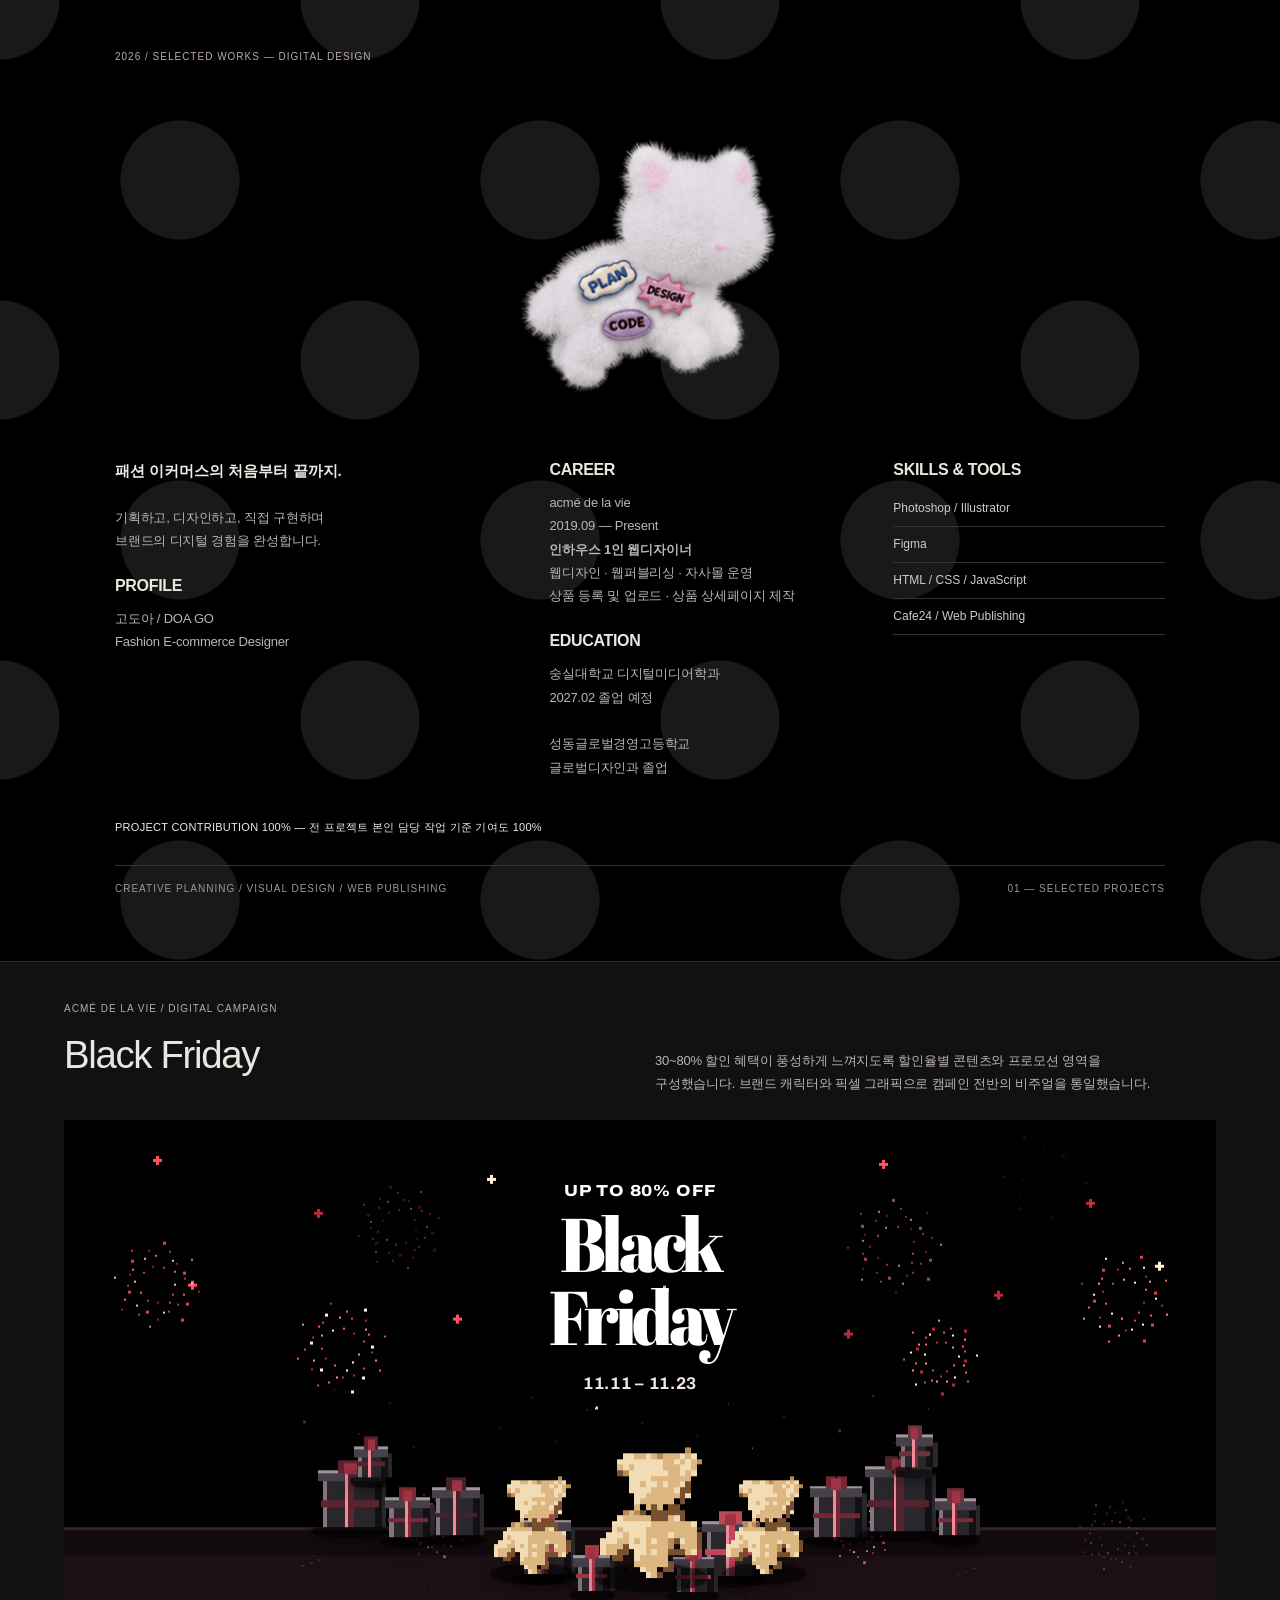
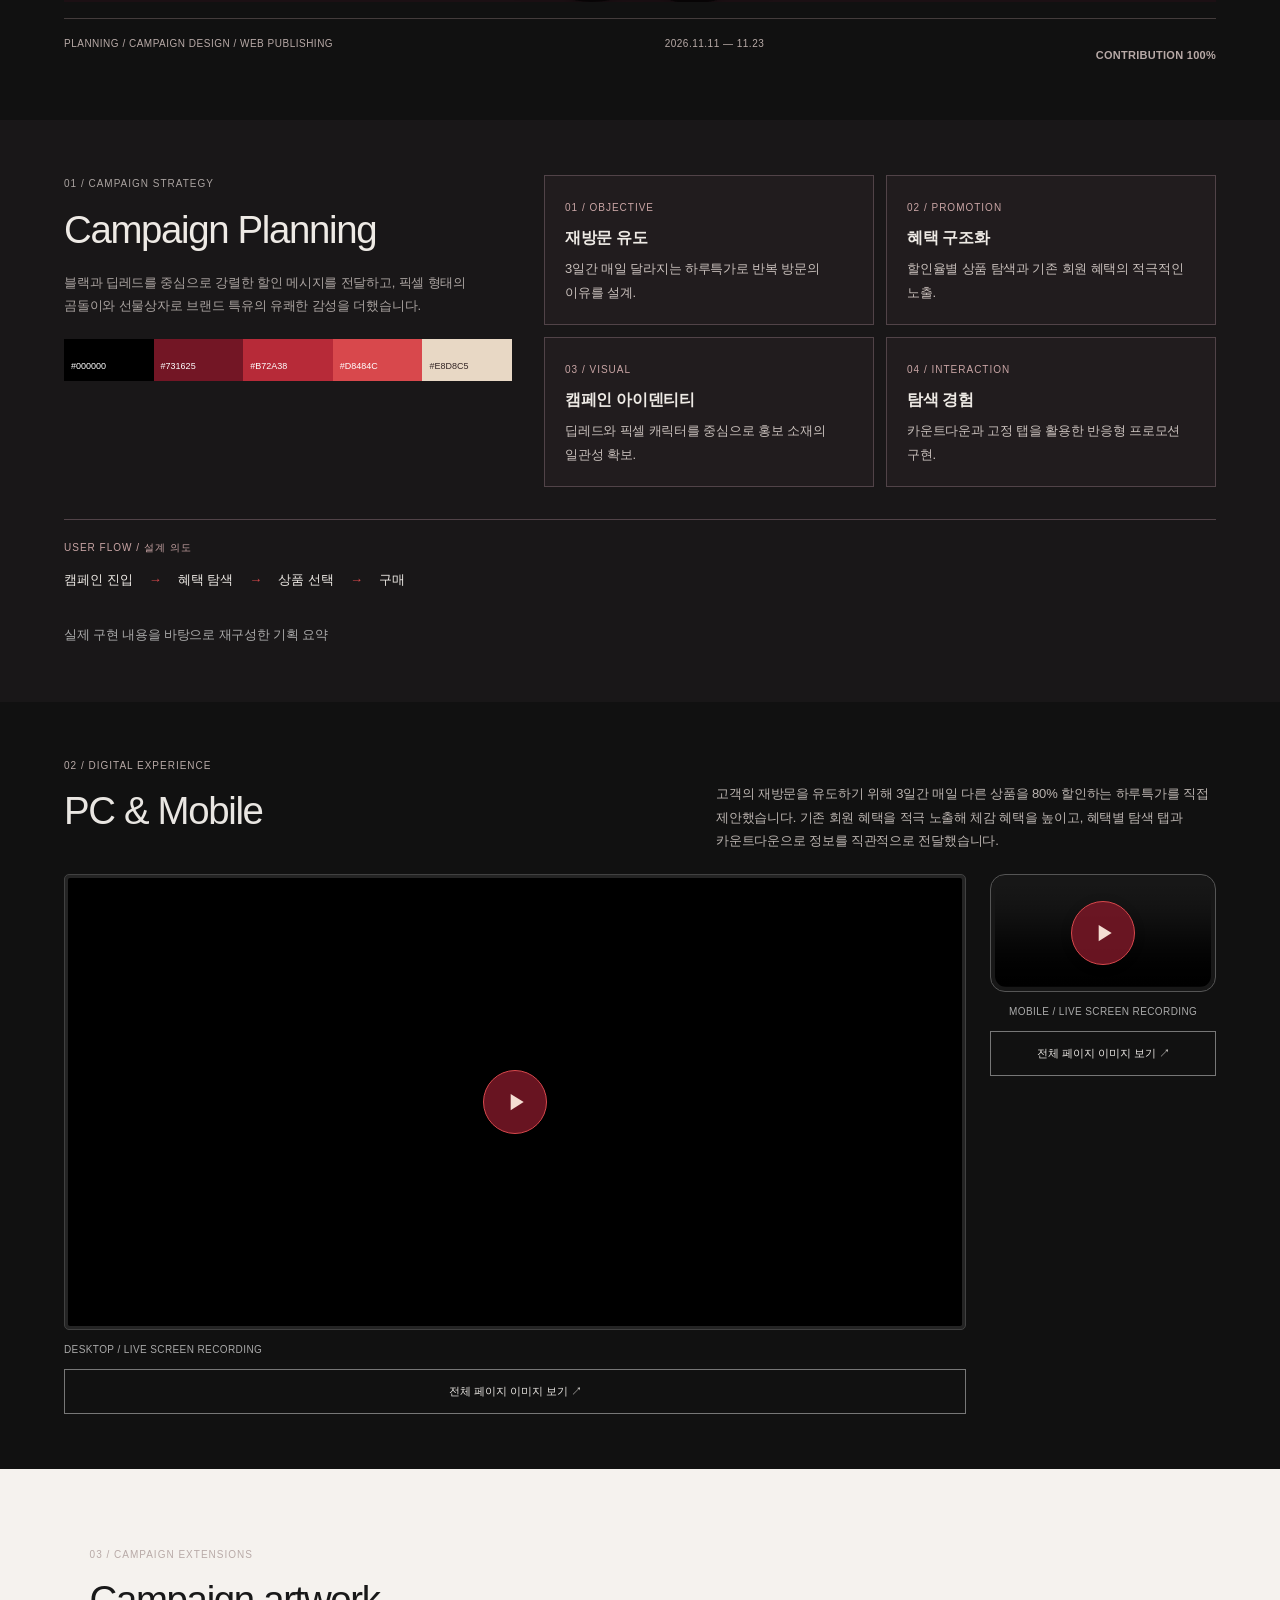
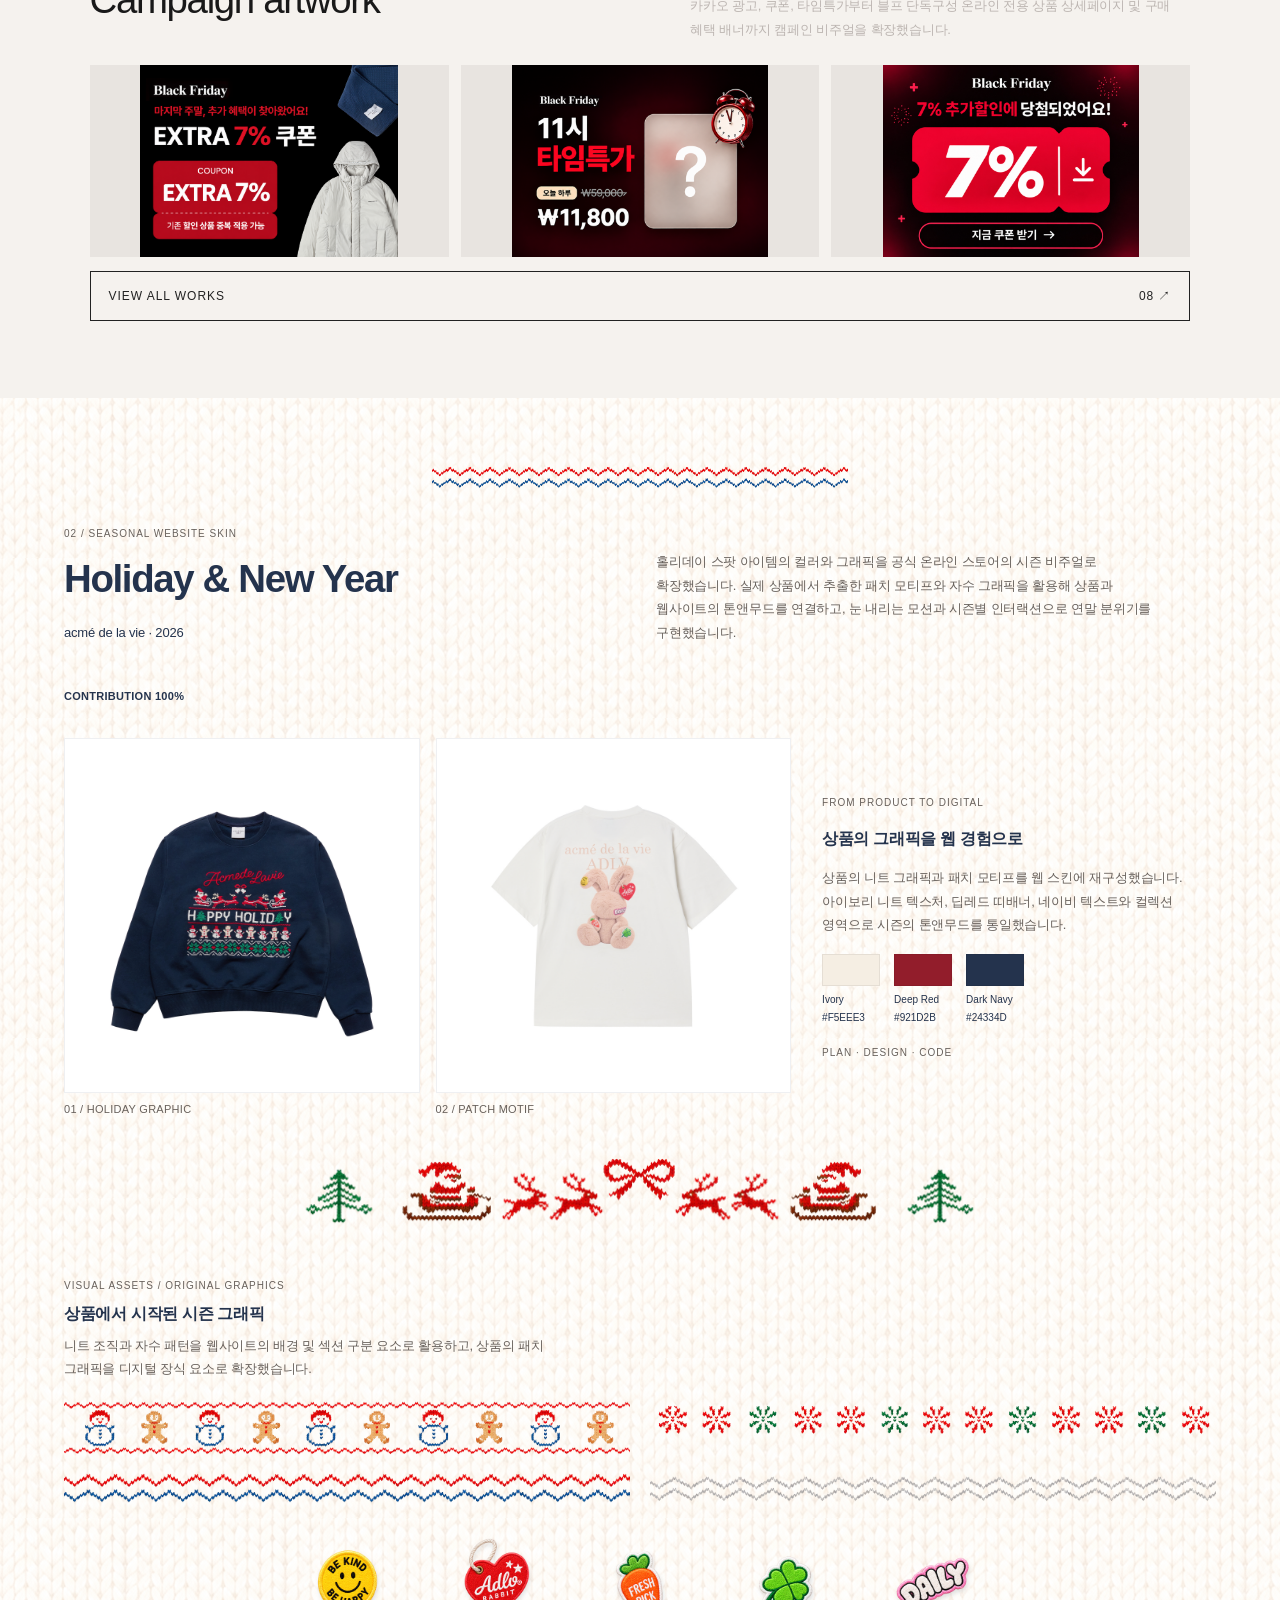
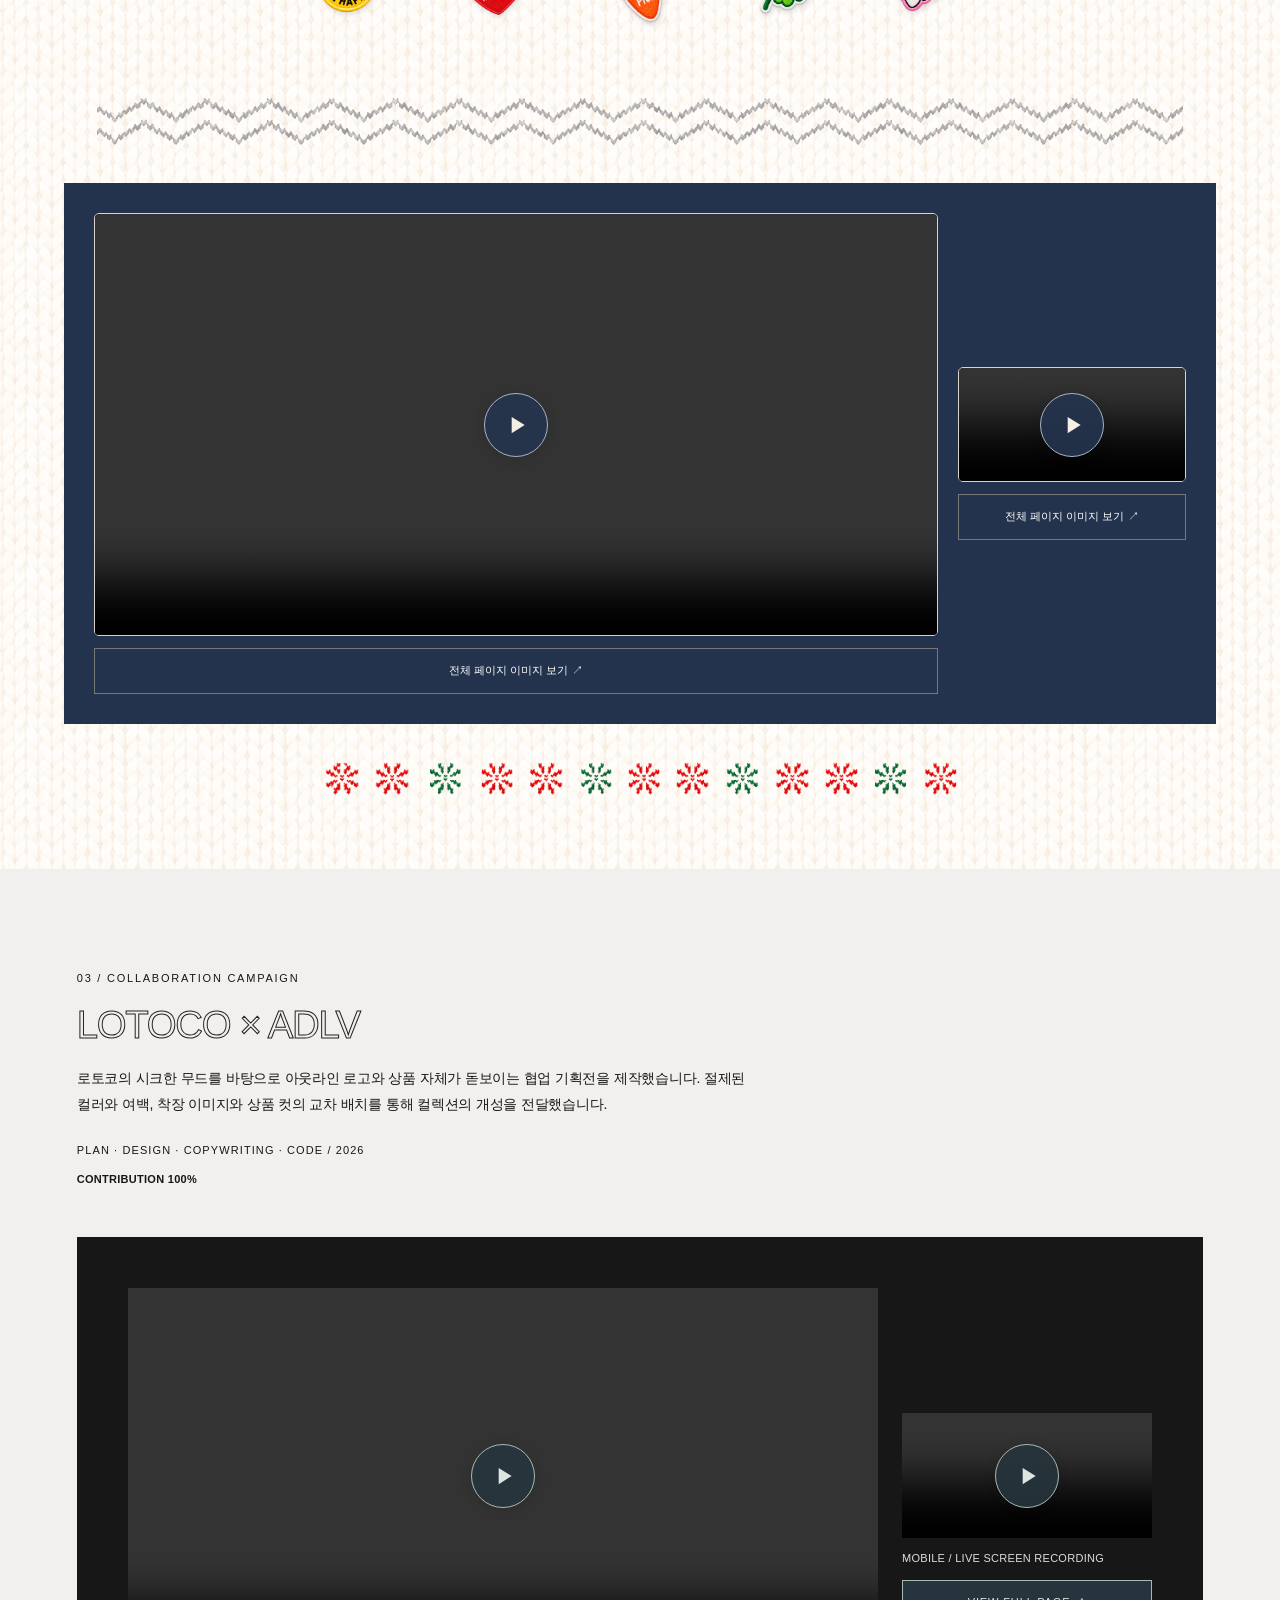
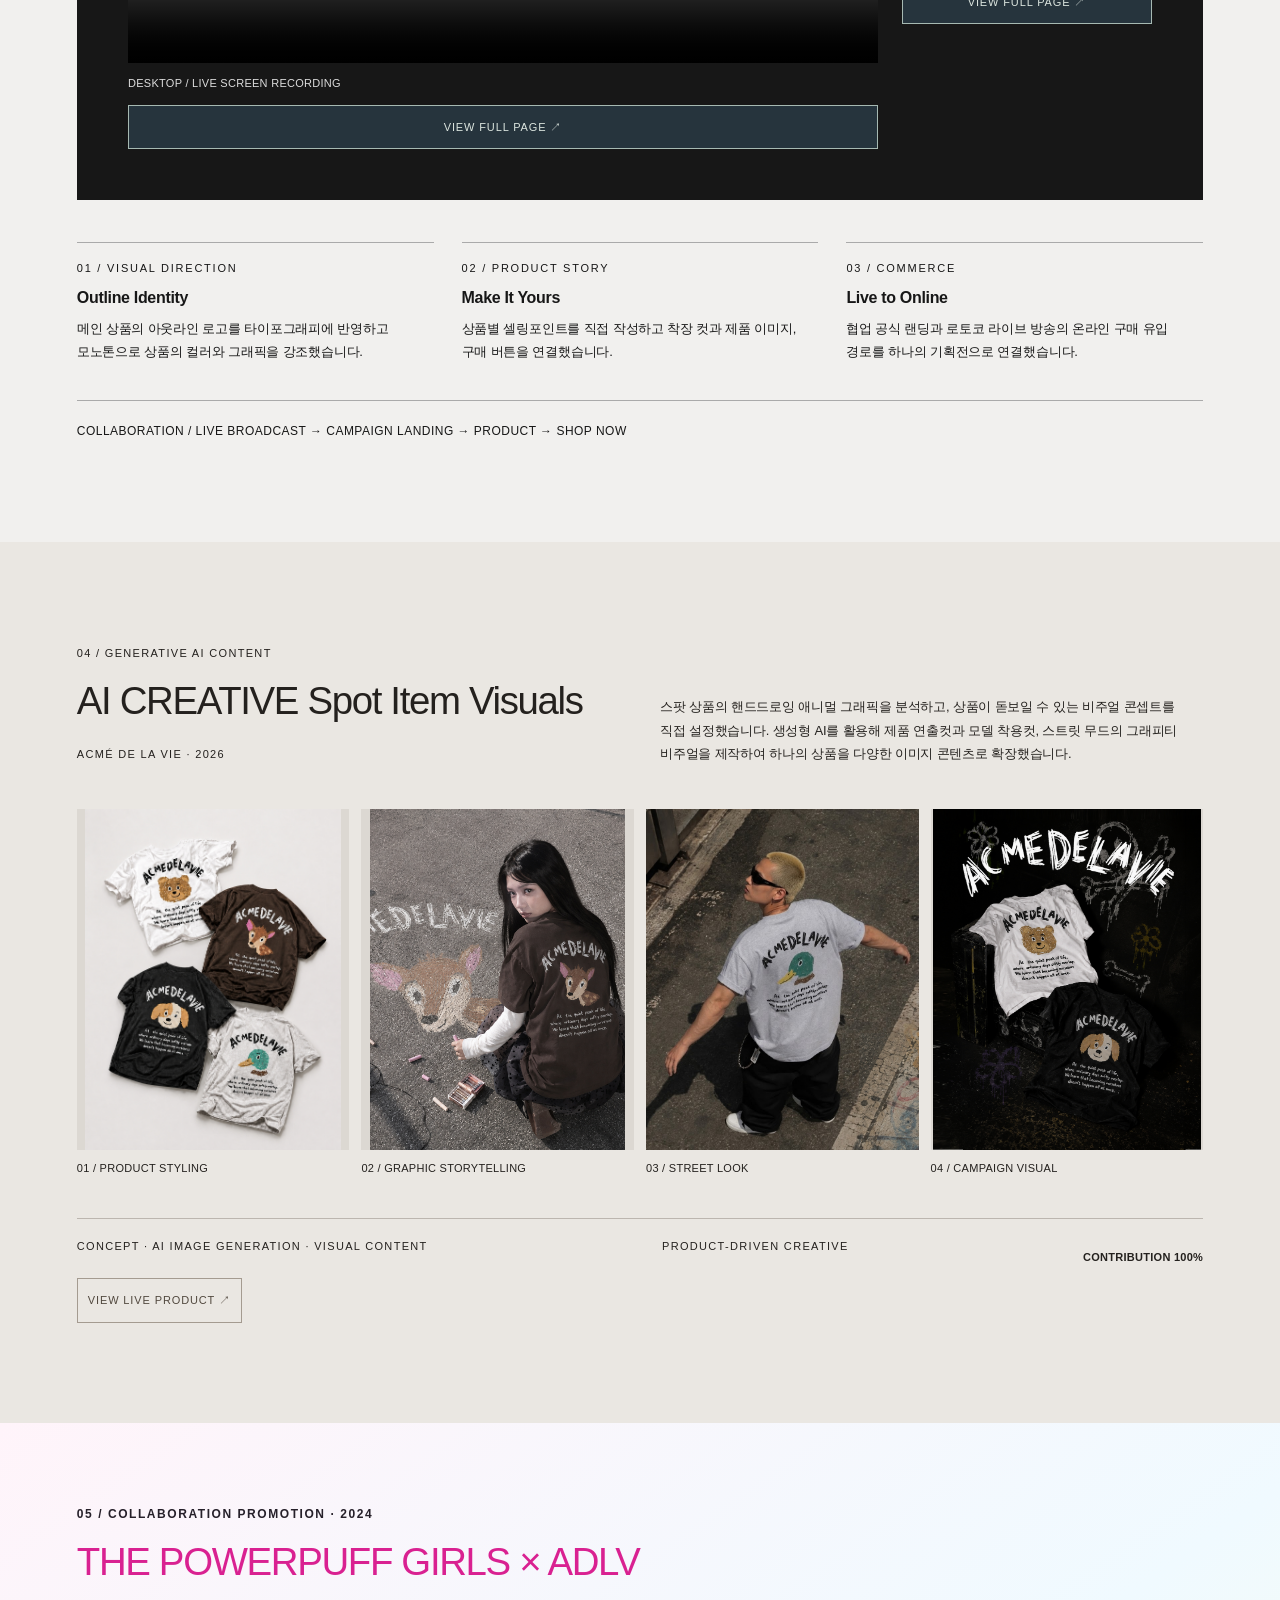
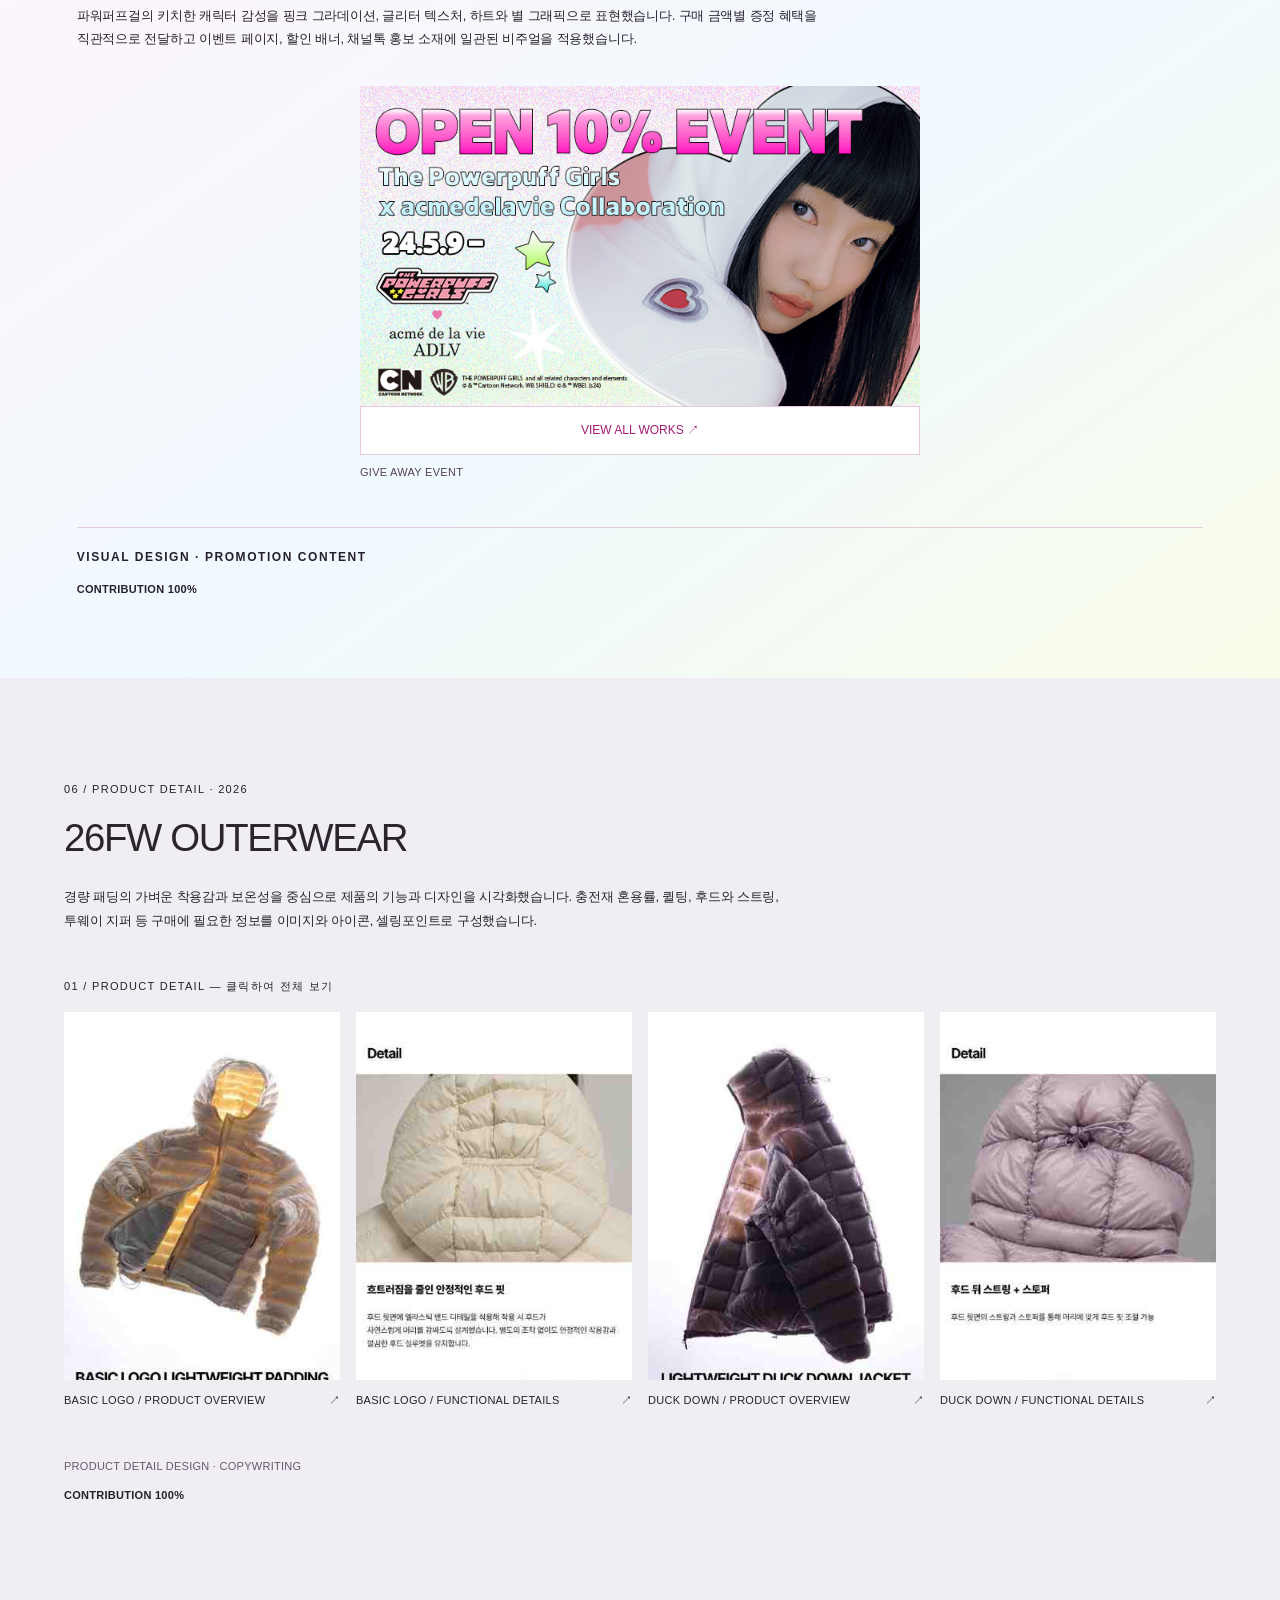
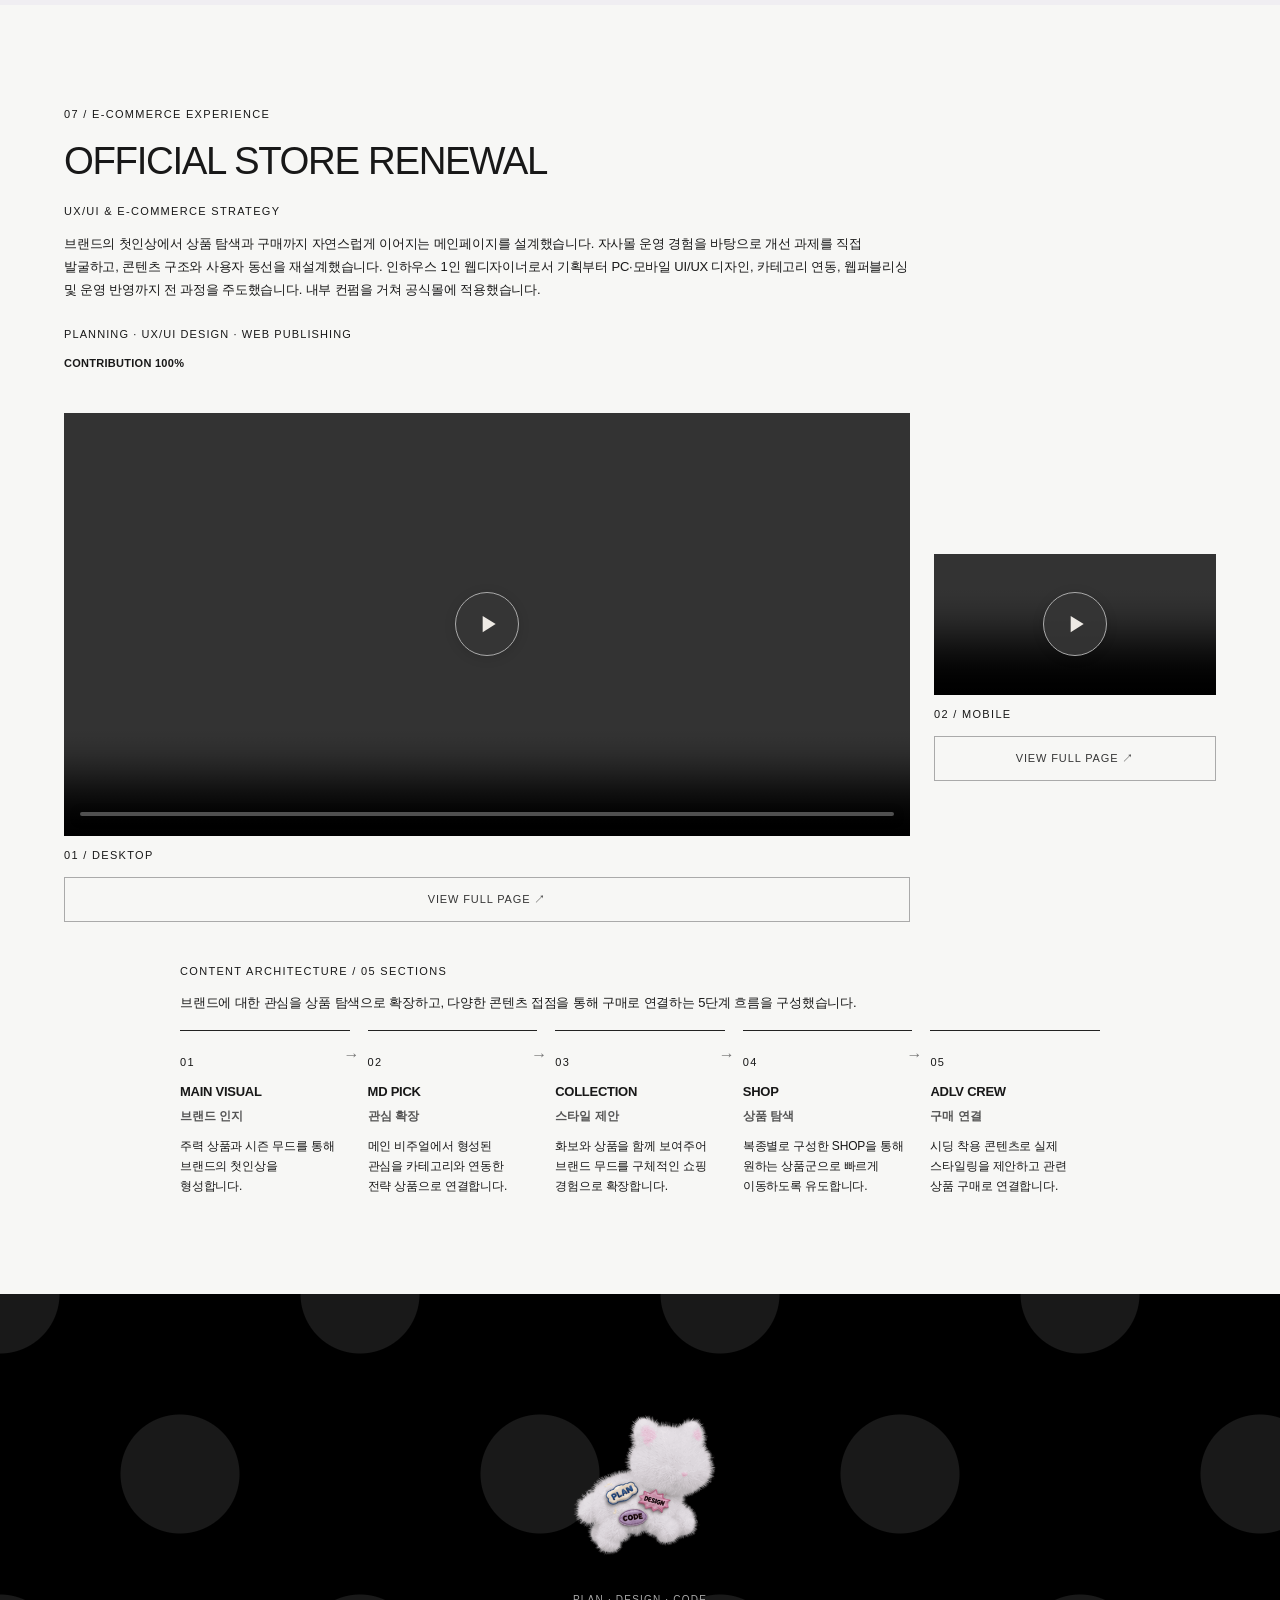
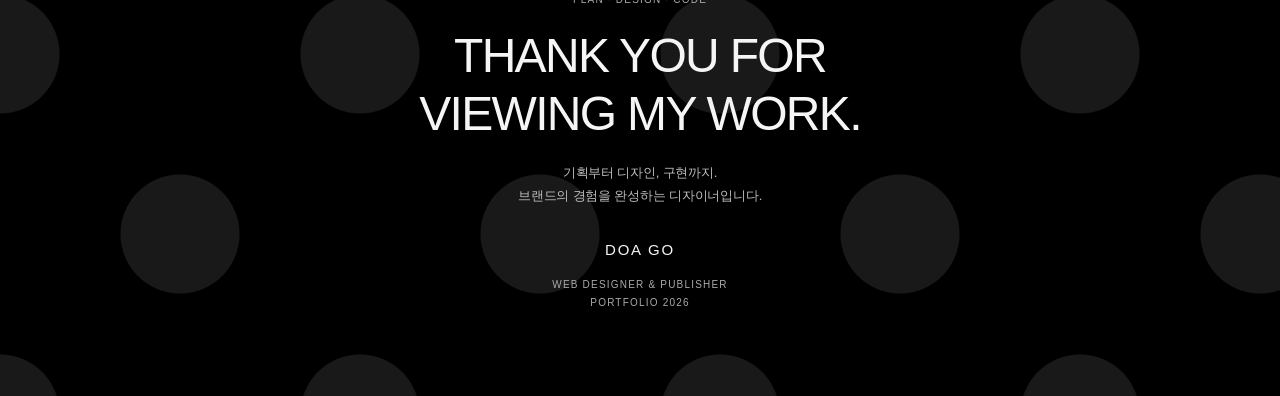
==== commit d494a0bd: "Update index.html" ====
--- a/index.html
+++ b/index.html
@@ -42,7 +42,7 @@
 body .recording-wrap .recording-play{background:var(--play-bg);color:var(--play-ink);border:1px solid var(--play-border);box-shadow:0 2px 12px #0002}
 body .recording-wrap .recording-play:hover{background:var(--play-hover)}
 body .recording-wrap .recording-play:focus-visible{outline:2px solid var(--play-border);outline-offset:4px}
-</style></head><body><section class="portfolio-opening print-sheet" id="portfolio-opening"><div class="profile-inner"><div class="eyebrow">2026 / SELECTED WORKS — DIGITAL DESIGN</div><div class="opening-cat"><img alt="PLAN · DESIGN · CODE" src="assets/01-profile/running-cat.gif"/></div><div class="profile-grid"><div><div class="paper-copy">패션 이커머스의 처음부터 끝까지.</div><p>기획하고, 디자인하고, 직접 구현하며<br/>브랜드의 디지털 경험을 완성합니다.</p><h3>PROFILE</h3><p>고도아 / DOA GO<br/>Fashion E-commerce Designer</p></div><div><h3>CAREER</h3><p>acmé de la vie<br/>2019.09 — Present<br/><strong>인하우스 1인 웹디자이너</strong><br/>웹디자인 · 웹퍼블리싱 · 자사몰 운영<br/>상품 등록 및 업로드 · 상품 상세페이지 제작</p><h3>EDUCATION</h3><p>숭실대학교 디지털미디어학과<br/>2027.02 졸업 예정<br/><br/>성동글로벌경영고등학교<br/>글로벌디자인과 졸업</p></div><div><h3>SKILLS &amp; TOOLS</h3><span class="skill">Photoshop / Illustrator</span><span class="skill">Figma</span><span class="skill">HTML / CSS / JavaScript</span><span class="skill">Cafe24 / Web Publishing</span></div></div><div class="contribution-note">PROJECT CONTRIBUTION 100% — 전 프로젝트 본인 담당 작업 기준 기여도 100%</div><div class="profile-bottom"><span>CREATIVE PLANNING / VISUAL DESIGN / WEB PUBLISHING</span><span>01 — SELECTED PROJECTS</span></div></div><a class="print-portfolio-link" href="https://doa00.github.io/portfolio/">ONLINE PORTFOLIO · https://doa00.github.io/portfolio/</a></section><section class="hero print-sheet"><div class="intro"><div><div class="eyebrow">acmé de la vie / Digital campaign</div><h1>Black Friday</h1></div><p>30~80% 할인 혜택이 풍성하게 느껴지도록 할인율별 콘텐츠와 프로모션 영역을 구성했습니다. 브랜드 캐릭터와 픽셀 그래픽으로 캠페인 전반의 비주얼을 통일했습니다.</p></div><div class="stage"><div class="desktop"><div class="monitor"><div id="adlvBF"><section aria-label="블랙프라이데이 배너. 픽셀 곰돌이와 선물상자, 폭죽 애니메이션" class="bfBanner" id="adlv-pixel-candle">
+</style><style>.extra-full-view,.live-product-link{display:block;width:100%;box-sizing:border-box;margin:12px 0 0;padding:13px 10px;border:1px solid currentColor;background:transparent;color:inherit;font:inherit;font-size:11px;letter-spacing:.08em;text-align:center;text-decoration:none;cursor:pointer;white-space:normal;line-height:1.5}.lotoco .extra-full-view{color:#dce5df;background:#26343d;border-color:#a6b9b2}.renewal-project .extra-full-view{color:#353535;border-color:#aaa}.live-product-link{width:fit-content;color:#51483e;border-color:#a49b90}#extraFullDialog{width:min(1100px,94vw);max-height:90vh;padding:16px;box-sizing:border-box;border:0;background:#f5f3ef;color:#222;overflow:auto}#extraFullDialog::backdrop{background:#000b}#extraFullDialog img{width:auto;max-width:100%;height:auto;margin:auto}#extraFullDialog button{position:sticky;top:0;display:block;margin:0 0 12px auto;padding:10px 18px;background:#333;color:#fff;border:0;cursor:pointer}#extraFullDialog p{text-align:center;padding:24px}@media print{.extra-full-view,.live-product-link{display:none!important}}</style></head><body><section class="portfolio-opening print-sheet" id="portfolio-opening"><div class="profile-inner"><div class="eyebrow">2026 / SELECTED WORKS — DIGITAL DESIGN</div><div class="opening-cat"><img alt="PLAN · DESIGN · CODE" src="assets/01-profile/running-cat.gif"/></div><div class="profile-grid"><div><div class="paper-copy">패션 이커머스의 처음부터 끝까지.</div><p>기획하고, 디자인하고, 직접 구현하며<br/>브랜드의 디지털 경험을 완성합니다.</p><h3>PROFILE</h3><p>고도아 / DOA GO<br/>Fashion E-commerce Designer</p></div><div><h3>CAREER</h3><p>acmé de la vie<br/>2019.09 — Present<br/><strong>인하우스 1인 웹디자이너</strong><br/>웹디자인 · 웹퍼블리싱 · 자사몰 운영<br/>상품 등록 및 업로드 · 상품 상세페이지 제작</p><h3>EDUCATION</h3><p>숭실대학교 디지털미디어학과<br/>2027.02 졸업 예정<br/><br/>성동글로벌경영고등학교<br/>글로벌디자인과 졸업</p></div><div><h3>SKILLS &amp; TOOLS</h3><span class="skill">Photoshop / Illustrator</span><span class="skill">Figma</span><span class="skill">HTML / CSS / JavaScript</span><span class="skill">Cafe24 / Web Publishing</span></div></div><div class="contribution-note">PROJECT CONTRIBUTION 100% — 전 프로젝트 본인 담당 작업 기준 기여도 100%</div><div class="profile-bottom"><span>CREATIVE PLANNING / VISUAL DESIGN / WEB PUBLISHING</span><span>01 — SELECTED PROJECTS</span></div></div><a class="print-portfolio-link" href="https://doa00.github.io/portfolio/">ONLINE PORTFOLIO · https://doa00.github.io/portfolio/</a></section><section class="hero print-sheet"><div class="intro"><div><div class="eyebrow">acmé de la vie / Digital campaign</div><h1>Black Friday</h1></div><p>30~80% 할인 혜택이 풍성하게 느껴지도록 할인율별 콘텐츠와 프로모션 영역을 구성했습니다. 브랜드 캐릭터와 픽셀 그래픽으로 캠페인 전반의 비주얼을 통일했습니다.</p></div><div class="stage"><div class="desktop"><div class="monitor"><div id="adlvBF"><section aria-label="블랙프라이데이 배너. 픽셀 곰돌이와 선물상자, 폭죽 애니메이션" class="bfBanner" id="adlv-pixel-candle">
 <canvas></canvas>
 <canvas aria-hidden="true" class="bfForegroundCanvas"></canvas>
 <div class="bfBnText">
@@ -246,8 +246,8 @@
   }else{setRun(true)}
 }
 })();
-</script><div class="chin"></div></div><div class="stand"></div></div></div><div class="meta"><span>PLANNING / CAMPAIGN DESIGN / WEB PUBLISHING</span><span>2026.11.11 — 11.23</span><div class="project-credit">CONTRIBUTION 100%</div></div></section><section class="light bf-strategy print-sheet"><div><div class="eyebrow">01 / Campaign strategy</div><h2>Campaign Planning</h2><p class="copy" style="margin-top:18px">블랙과 딥레드를 중심으로 강렬한 할인 메시지를 전달하고, 픽셀 형태의 곰돌이와 선물상자로 브랜드 특유의 유쾌한 감성을 더했습니다.</p><div class="palette"><div class="swatch" style="background:#000000">#000000</div><div class="swatch" style="background:#731625">#731625</div><div class="swatch" style="background:#B72A38">#B72A38</div><div class="swatch" style="background:#D8484C">#D8484C</div><div class="swatch" style="background:#E8D8C5">#E8D8C5</div></div></div><div class="strategy-grid"><article><small>01 / OBJECTIVE</small><h3>재방문 유도</h3><p>3일간 매일 달라지는 하루특가로 반복 방문의 이유를 설계.</p></article><article><small>02 / PROMOTION</small><h3>혜택 구조화</h3><p>할인율별 상품 탐색과 기존 회원 혜택의 적극적인 노출.</p></article><article><small>03 / VISUAL</small><h3>캠페인 아이덴티티</h3><p>딥레드와 픽셀 캐릭터를 중심으로 홍보 소재의 일관성 확보.</p></article><article><small>04 / INTERACTION</small><h3>탐색 경험</h3><p>카운트다운과 고정 탭을 활용한 반응형 프로모션 구현.</p></article></div><div class="strategy-flow"><small>USER FLOW / 설계 의도</small><div>캠페인 진입 <span>→</span> 혜택 탐색 <span>→</span> 상품 선택 <span>→</span> 구매</div></div><p class="strategy-note">실제 구현 내용을 바탕으로 재구성한 기획 요약</p></section><section class="print-sheet"><div class="heading"><div><div class="eyebrow">02 / Digital experience</div><h2>PC &amp; Mobile</h2></div><p class="copy">고객의 재방문을 유도하기 위해 3일간 매일 다른 상품을 80% 할인하는 하루특가를 직접 제안했습니다. 기존 회원 혜택을 적극 노출해 체감 혜택을 높이고, 혜택별 탐색 탭과 카운트다운으로 정보를 직관적으로 전달했습니다.</p></div><div class="motionstage"><div class="bf-device-column"><div class="desktop"><div class="monitor"><div class="recording-wrap"><video aria-label="화면 녹화 영상 재생" class="print-replaced-video" controls="" loop="" muted="" playsinline="" poster="assets/02-black-friday/pc-video-poster.jpg" preload="metadata" src="assets/02-black-friday/pc-video.mp4"></video><button aria-label="영상 재생" class="recording-play" type="button"><svg viewBox="0 0 24 24" width="24" height="24" aria-hidden="true" focusable="false"><path d="M8 4.5L20 12 8 19.5Z" fill="currentColor"/></svg></button></div><img alt="전체 페이지 미리보기" class="print-recording" src="assets/02-black-friday/pc-full-page.png"/><div class="chin"></div></div><div class="stand"></div></div><div class="bf-device-caption">DESKTOP / LIVE SCREEN RECORDING</div><button class="portfolio-image-view" data-bf-view="pc" type="button">전체 페이지 이미지 보기 ↗</button></div><div class="bf-device-column"><div class="phone"><div class="recording-wrap"><video aria-label="화면 녹화 영상 재생" class="print-replaced-video" controls="" loop="" muted="" playsinline="" poster="assets/02-black-friday/mobile-video-poster.jpg" preload="metadata" src="assets/02-black-friday/mobile-video.mp4"></video><button aria-label="영상 재생" class="recording-play" type="button"><svg viewBox="0 0 24 24" width="24" height="24" aria-hidden="true" focusable="false"><path d="M8 4.5L20 12 8 19.5Z" fill="currentColor"/></svg></button></div><img alt="전체 페이지 미리보기" class="print-recording" src="assets/02-black-friday/mobile-full-page.png"/></div><div class="bf-device-caption">MOBILE / LIVE SCREEN RECORDING</div><button class="portfolio-image-view" data-bf-view="mob" type="button">전체 페이지 이미지 보기 ↗</button></div></div></section><section class="bf-gallery print-sheet"><div class="heading"><div><div class="eyebrow">03 / Campaign extensions</div><h2>Campaign artwork</h2></div><p class="copy">카카오 광고, 쿠폰, 타임특가부터 블프 단독구성 온라인 전용 상품 상세페이지 및 구매 혜택 배너까지 캠페인 비주얼을 확장했습니다.</p></div><div class="bf-preview"><img alt="주말 쿠폰 배너" src="assets/02-black-friday/weekend-coupon-banner.png"/><img alt="11시 타임특가 광고" src="assets/02-black-friday/11am-time-sale-ad.png"><img alt="쿠폰 팝업" src="assets/02-black-friday/coupon-popup.png"/></img></div><button class="bf-view" onclick="document.getElementById('bfGallery').showModal()" type="button">VIEW ALL WORKS <span>08 ↗</span></button><dialog id="bfGallery"><div class="bf-dialog-head"><strong>BLACK FRIDAY / CAMPAIGN ARTWORK</strong><button onclick="this.closest('dialog').close()" type="button">CLOSE ×</button></div><div class="bf-gallery-grid"><button class="bf-gallery-item" onclick="const d=document.getElementById('bfImage');d.querySelector('img').src=this.querySelector('img').src;d.showModal()" type="button"><img alt="주말 쿠폰 배너" src="assets/02-black-friday/weekend-coupon-banner.png"/><span>01 / 주말 쿠폰 배너</span></button><button class="bf-gallery-item" onclick="const d=document.getElementById('bfImage');d.querySelector('img').src=this.querySelector('img').src;d.showModal()" type="button"><img alt="타임특가" src="assets/02-black-friday/time-sale-banner.png"/><span>02 / 타임특가</span></button><button class="bf-gallery-item" onclick="const d=document.getElementById('bfImage');d.querySelector('img').src=this.querySelector('img').src;d.showModal()" type="button"><img alt="카카오 세로 메시지" src="assets/02-black-friday/kakao-vertical-message.jpg"/><span>03 / 카카오 세로 메시지</span></button><button class="bf-gallery-item" onclick="const d=document.getElementById('bfImage');d.querySelector('img').src=this.querySelector('img').src;d.showModal()" type="button"><img alt="티켓 쿠폰 메시지" src="assets/02-black-friday/ticket-coupon-message.jpg"/><span>04 / 티켓 쿠폰 메시지</span></button><button class="bf-gallery-item" onclick="const d=document.getElementById('bfImage');d.querySelector('img').src=this.querySelector('img').src;d.showModal()" type="button"><img alt="쿠폰 팝업" src="assets/02-black-friday/coupon-popup.png"/><span>05 / 쿠폰 팝업</span></button><button class="bf-gallery-item" onclick="const d=document.getElementById('bfImage');d.querySelector('img').src=this.querySelector('img').src;d.showModal()" type="button"><img alt="11시 타임특가 광고" src="assets/02-black-friday/11am-time-sale-ad.png"/><span>06 / 11시 타임특가 광고</span></button><button class="bf-gallery-item" onclick="const d=document.getElementById('bfImage');d.querySelector('img').src=this.querySelector('img').src;d.showModal()" type="button"><img alt="단독구성 상세페이지 미리보기" src="assets/02-black-friday/exclusive-product-detail.jpg"/><span>07 / 블프 단독구성 온라인 전용 상품 상세페이지</span></button><button class="bf-gallery-item" onclick="const d=document.getElementById('bfImage');d.querySelector('img').src=this.querySelector('img').src;d.showModal()" type="button"><img alt="상품 페이지 내 띠배너" src="assets/02-black-friday/product-strip-banner.jpg"/><span>08 / 상품 페이지 내 띠배너</span></button></div></dialog><dialog id="bfImage"><button onclick="this.parentElement.close()" type="button">CLOSE ×</button><img alt="전체 작업물"/></dialog></section><section class="holiday print-sheet" id="holiday"><img alt="" class="hol-band hol-top" src="assets/03-holiday-skin/skin-visual.png"/><div class="hol-head"><div><div class="eyebrow">02 / SEASONAL WEBSITE SKIN</div><h2>Holiday &amp; New Year</h2><p>acmé de la vie · 2026</p></div><p class="copy">홀리데이 스팟 아이템의 컬러와 그래픽을 공식 온라인 스토어의 시즌 비주얼로 확장했습니다. 실제 상품에서 추출한 패치 모티프와 자수 그래픽을 활용해 상품과 웹사이트의 톤앤무드를 연결하고, 눈 내리는 모션과 시즌별 인터랙션으로 연말 분위기를 구현했습니다.</p><div class="project-credit">CONTRIBUTION 100%</div></div><div class="hol-origin"><figure><img alt="홀리데이 맨투맨" src="assets/03-holiday-skin/holiday-sweatshirt.jpg"/><figcaption>01 / HOLIDAY GRAPHIC</figcaption></figure><figure><img alt="패치 그래픽 티셔츠" src="assets/03-holiday-skin/patch-tshirt.jpg"/><figcaption>02 / PATCH MOTIF</figcaption></figure><div class="hol-note"><div class="eyebrow">FROM PRODUCT TO DIGITAL</div><h3>상품의 그래픽을 웹 경험으로</h3><p class="copy">상품의 니트 그래픽과 패치 모티프를 웹 스킨에 재구성했습니다. 아이보리 니트 텍스처, 딥레드 띠배너, 네이비 텍스트와 컬렉션 영역으로 시즌의 톤앤무드를 통일했습니다.</p><div class="hol-colors" style="gap:14px;flex-wrap:wrap"><span style="display:grid;gap:5px;font-size:10px"><i style="background:#F5EEE3;width:58px;height:32px"></i>Ivory<br/>#F5EEE3</span><span style="display:grid;gap:5px;font-size:10px"><i style="background:#921D2B;width:58px;height:32px"></i>Deep Red<br/>#921D2B</span><span style="display:grid;gap:5px;font-size:10px"><i style="background:#24334D;width:58px;height:32px"></i>Dark Navy<br/>#24334D</span></div><div class="hol-label">PLAN · DESIGN · CODE</div></div></div><img alt="" class="hol-band" src="assets/03-holiday-skin/design-visual-01.png"/><div class="hol-source"><div class="eyebrow">VISUAL ASSETS / ORIGINAL GRAPHICS</div><h3>상품에서 시작된 시즌 그래픽</h3><p class="copy">니트 조직과 자수 패턴을 웹사이트의 배경 및 섹션 구분 요소로 활용하고, 상품의 패치 그래픽을 디지털 장식 요소로 확장했습니다.</p><div class="hol-patterns"><img alt="" class="hol-band" src="assets/03-holiday-skin/design-visual-02.png"/><img alt="" class="hol-band" src="assets/03-holiday-skin/design-visual-03.png"/><img alt="" class="hol-band" src="assets/03-holiday-skin/skin-visual.png"/><img alt="" class="hol-band" src="assets/03-holiday-skin/design-visual-04.png"/></div><div class="hol-patches"><img alt="자수 패치 1" src="assets/03-holiday-skin/patch-01.png"/><img alt="자수 패치 2" src="assets/03-holiday-skin/patch-02.png"/><img alt="자수 패치 3" src="assets/03-holiday-skin/patch-03.png"/><img alt="자수 패치 4" src="assets/03-holiday-skin/patch-04.png"/><img alt="자수 패치 5" src="assets/03-holiday-skin/patch-05.png"/></div></div><img alt="" class="hol-band" src="assets/03-holiday-skin/design-visual-04.png"/><div class="hol-motion"><div><div class="recording-wrap"><video aria-label="화면 녹화 영상 재생" class="print-replaced-video" controls="" loop="" muted="" playsinline="" preload="metadata" src="assets/03-holiday-skin/pc-video.mp4"></video><button aria-label="영상 재생" class="recording-play" type="button"><svg viewBox="0 0 24 24" width="24" height="24" aria-hidden="true" focusable="false"><path d="M8 4.5L20 12 8 19.5Z" fill="currentColor"/></svg></button></div><img alt="전체 페이지 미리보기" class="print-recording" src="assets/03-holiday-skin/pc-full-page.png"/><div class="hol-label"><button class="portfolio-image-view" data-hol-view="pc" type="button">전체 페이지 이미지 보기 ↗</button></div></div><div class="hol-mobile"><div class="recording-wrap"><video aria-label="화면 녹화 영상 재생" class="print-replaced-video" controls="" loop="" muted="" playsinline="" preload="metadata" src="assets/03-holiday-skin/mobile-video.mp4"></video><button aria-label="영상 재생" class="recording-play" type="button"><svg viewBox="0 0 24 24" width="24" height="24" aria-hidden="true" focusable="false"><path d="M8 4.5L20 12 8 19.5Z" fill="currentColor"/></svg></button></div><img alt="전체 페이지 미리보기" class="print-recording" src="assets/03-holiday-skin/mobile-full-page.png"/><div class="hol-label"><button class="portfolio-image-view" data-hol-view="mob" type="button">전체 페이지 이미지 보기 ↗</button></div></div></div><img alt="" class="hol-band hol-bottom" src="assets/03-holiday-skin/design-visual-03.png"/></section><section class="lotoco print-sheet" id="lotoco"><div class="lc-kicker">03 / COLLABORATION CAMPAIGN</div><h2>LOTOCO × ADLV</h2><div class="lc-intro">로토코의 시크한 무드를 바탕으로 아웃라인 로고와 상품 자체가 돋보이는 협업 기획전을 제작했습니다. 절제된 컬러와 여백, 착장 이미지와 상품 컷의 교차 배치를 통해 컬렉션의 개성을 전달했습니다.</div><div class="lc-meta">PLAN · DESIGN · COPYWRITING · CODE / 2026<div class="project-credit">CONTRIBUTION 100%</div></div><div class="lc-stage"><figure><div class="recording-wrap"><video aria-label="화면 녹화 영상 재생" controls="" loop="" muted="" playsinline="" preload="metadata" src="assets/04-lotoco/pc-video.mp4"></video><button aria-label="영상 재생" class="recording-play" type="button"><svg viewBox="0 0 24 24" width="24" height="24" aria-hidden="true" focusable="false"><path d="M8 4.5L20 12 8 19.5Z" fill="currentColor"/></svg></button></div><figcaption>DESKTOP / LIVE SCREEN RECORDING</figcaption></figure><figure><div class="recording-wrap"><video aria-label="화면 녹화 영상 재생" controls="" loop="" muted="" playsinline="" preload="metadata" src="assets/04-lotoco/mobile-video.mp4"></video><button aria-label="영상 재생" class="recording-play" type="button"><svg viewBox="0 0 24 24" width="24" height="24" aria-hidden="true" focusable="false"><path d="M8 4.5L20 12 8 19.5Z" fill="currentColor"/></svg></button></div><figcaption>MOBILE / LIVE SCREEN RECORDING</figcaption></figure></div><div class="lc-points"><article><div class="lc-kicker">01 / VISUAL DIRECTION</div><h3>Outline Identity</h3><p>메인 상품의 아웃라인 로고를 타이포그래피에 반영하고 모노톤으로 상품의 컬러와 그래픽을 강조했습니다.</p></article><article><div class="lc-kicker">02 / PRODUCT STORY</div><h3>Make It Yours</h3><p>상품별 셀링포인트를 직접 작성하고 착장 컷과 제품 이미지, 구매 버튼을 연결했습니다.</p></article><article><div class="lc-kicker">03 / COMMERCE</div><h3>Live to Online</h3><p>협업 공식 랜딩과 로토코 라이브 방송의 온라인 구매 유입 경로를 하나의 기획전으로 연결했습니다.</p></article></div><div class="lc-flow">COLLABORATION / LIVE BROADCAST → CAMPAIGN LANDING → PRODUCT → SHOP NOW</div></section><section class="ai-project print-sheet" id="ai-creative"><div class="ai-head"><div><small>04 / GENERATIVE AI CONTENT</small><h2>AI CREATIVE <br/>Spot Item Visuals</h2><small>ACMÉ DE LA VIE · 2026</small></div><p>별도의 기획안 없이 스팟 상품의 핸드드로잉 애니멀 그래픽을 분석하고, 상품이 돋보일 수 있는 비주얼 콘셉트를 직접 설정했습니다. 생성형 AI를 활용해 제품 연출컷과 모델 착용컷, 스트릿 무드의 그래피티 비주얼을 제작하여 하나의 상품을 다양한 이미지 콘텐츠로 확장했습니다.</p></div><div class="ai-grid"><figure><img alt="01 / PRODUCT STYLING" loading="lazy" src="assets/05-ai-creative/product-styling.jpg"/><figcaption>01 / PRODUCT STYLING</figcaption></figure><figure><img alt="02 / GRAPHIC STORYTELLING" loading="lazy" src="assets/05-ai-creative/graphic-storytelling.jpg"/><figcaption>02 / GRAPHIC STORYTELLING</figcaption></figure><figure><img alt="03 / STREET LOOK" loading="lazy" src="assets/05-ai-creative/street-look.jpg"/><figcaption>03 / STREET LOOK</figcaption></figure><figure><img alt="04 / CAMPAIGN VISUAL" loading="lazy" src="assets/05-ai-creative/campaign-visual.jpg"/><figcaption>04 / CAMPAIGN VISUAL</figcaption></figure></div><div class="ai-foot"><small>CONCEPT · AI IMAGE GENERATION · VISUAL CONTENT</small><small>PRODUCT-DRIVEN CREATIVE</small><div class="project-credit">CONTRIBUTION 100%</div></div></section><section class="ppg print-sheet" id="powerpuff"><div class="ppg-inner"><small>05 / COLLABORATION PROMOTION · 2024</small><h2>THE POWERPUFF GIRLS <br/>× ADLV</h2><p>파워퍼프걸의 키치한 캐릭터 감성을 핑크 그라데이션, 글리터 텍스처, 하트와 별 그래픽으로 표현했습니다. 구매 금액별 증정 혜택을 직관적으로 전달하고 이벤트 페이지, 할인 배너, 채널톡 홍보 소재에 일관된 비주얼을 적용했습니다.</p><div class="ppg-grid ppg-clean"><figure><a class="ppg-detail" href="#" onclick="document.getElementById('ppg-works').showModal();return false"><img alt="증정 이벤트 대표 썸네일" src="assets/06-powerpuff-girls/event-thumbnail.jpg"/><span>이벤트 보러가기 ↗</span></a><figcaption>GIVE AWAY EVENT</figcaption></figure></div><dialog id="ppg-works"><button onclick="this.parentElement.close()" type="button">CLOSE ×</button><div class="ppg-gallery"><figure><img alt="증정 이벤트 배너" src="assets/06-powerpuff-girls/giveaway-banner.jpg"/><figcaption>02 / GIVE AWAY BANNER</figcaption></figure><figure><img alt="전체 증정 이벤트 페이지" src="assets/06-powerpuff-girls/event-full-page.jpg"/><figcaption>EVENT DETAIL</figcaption></figure><figure class="ppg-extra"><img alt="추가 프로모션 이미지" onerror="this.hidden=true;this.nextElementSibling.hidden=false" src="assets/06-powerpuff-girls/additional-promotion.jpg"/><div class="ppg-pending" hidden="">추가 이미지 준비 중</div><figcaption>03 / ADDITIONAL PROMOTION</figcaption></figure></div></dialog><div class="ppg-role"><small>VISUAL DESIGN · PROMOTION CONTENT</small></div><div class="project-credit">CONTRIBUTION 100%</div></div></section><section class="outerwear print-sheet" id="outerwear"><div class="ow-inner"><small>06 / PRODUCT DETAIL · 2026</small><h2>26FW OUTERWEAR</h2><div class="ow-intro">경량 패딩의 가벼운 착용감과 보온성을 중심으로 제품의 기능과 디자인을 시각화했습니다. 충전재 혼용률, 퀼팅, 후드와 스트링, 투웨이 지퍼 등 구매에 필요한 정보를 이미지와 아이콘, 셀링포인트로 구성했습니다.</div><div class="ow-kicker">01 / PRODUCT DETAIL — 클릭하여 전체 보기</div><div class="ow-grid"><figure><button aria-label="BASIC LOGO / PRODUCT OVERVIEW 전체 보기" class="ow-open" type="button"><img alt="BASIC LOGO / PRODUCT OVERVIEW" loading="lazy" src="assets/07-outerwear/basic-logo-overview-preview.jpg"/></button><figcaption>BASIC LOGO / PRODUCT OVERVIEW <span>↗</span></figcaption><template><img alt="BASIC LOGO / PRODUCT OVERVIEW 원본" src="assets/07-outerwear/basic-logo-overview-full.jpg"/></template></figure><figure><button aria-label="BASIC LOGO / FUNCTIONAL DETAILS 전체 보기" class="ow-open" type="button"><img alt="BASIC LOGO / FUNCTIONAL DETAILS" loading="lazy" src="assets/07-outerwear/basic-logo-details-preview.jpg"/></button><figcaption>BASIC LOGO / FUNCTIONAL DETAILS <span>↗</span></figcaption><template><img alt="BASIC LOGO / FUNCTIONAL DETAILS 원본" src="assets/07-outerwear/basic-logo-details-full.jpg"/></template></figure><figure><button aria-label="DUCK DOWN / PRODUCT OVERVIEW 전체 보기" class="ow-open" type="button"><img alt="DUCK DOWN / PRODUCT OVERVIEW" loading="lazy" src="assets/07-outerwear/duck-down-overview-preview.jpg"/></button><figcaption>DUCK DOWN / PRODUCT OVERVIEW <span>↗</span></figcaption><template><img alt="DUCK DOWN / PRODUCT OVERVIEW 원본" src="assets/07-outerwear/duck-down-overview-full.jpg"/></template></figure><figure><button aria-label="DUCK DOWN / FUNCTIONAL DETAILS 전체 보기" class="ow-open" type="button"><img alt="DUCK DOWN / FUNCTIONAL DETAILS" loading="lazy" src="assets/07-outerwear/duck-down-details-preview.jpg"/></button><figcaption>DUCK DOWN / FUNCTIONAL DETAILS <span>↗</span></figcaption><template><img alt="DUCK DOWN / FUNCTIONAL DETAILS 원본" src="assets/07-outerwear/duck-down-details-full.jpg"/></template></figure></div><div class="ow-role">PRODUCT DETAIL DESIGN · COPYWRITING</div><div class="project-credit">CONTRIBUTION 100%</div></div><dialog class="ow-dialog"><button class="ow-close" type="button">CLOSE ×</button><div class="ow-full"></div></dialog></section><script>(()=>{const s=document.querySelector('#outerwear'),d=s.querySelector('dialog'),f=d.querySelector('.ow-full');s.querySelectorAll('.ow-open').forEach(b=>b.addEventListener('click',()=>{f.replaceChildren(b.parentElement.querySelector('template').content.cloneNode(true));d.showModal();d.scrollTop=0}));d.querySelector('button').onclick=()=>d.close();d.addEventListener('click',e=>{if(e.target===d)d.close()});})();</script><section class="renewal-project print-sheet" id="renewal"><style>.renewal-project{background:#f7f7f5;color:#181818;padding:90px max(5vw,20px);font-family:inherit}.renewal-project *{box-sizing:border-box}.renewal-project h2{font-size:clamp(28px,4vw,52px);line-height:1.1;margin:18px 0}.renewal-project p{font-size:14px;line-height:1.8;max-width:850px}.renewal-project .rv-media{display:grid;grid-template-columns:minmax(0,3fr) minmax(0,1fr);gap:24px;align-items:center;margin:40px 0}.renewal-project video{display:block;width:100%;height:auto;background:#111}.renewal-project .rv-label{font-size:11px;letter-spacing:.12em;margin:10px 0}.renewal-project .rv-flow{display:grid;grid-template-columns:repeat(5,minmax(0,1fr));gap:20px;margin-top:30px}.renewal-project .rv-flow article{border-top:1px solid #222;padding:18px 0}.renewal-project .rv-flow h3{font-size:15px;margin:12px 0}.renewal-project .rv-flow p{font-size:13px;margin:0}.renewal-project .rv-role{font-size:11px;letter-spacing:.1em;margin:24px 0}@media(max-width:700px){.renewal-project{padding:50px 20px}.renewal-project .rv-media{grid-template-columns:1fr}.renewal-project .rv-media>div:last-child{width:55%;margin:auto}.renewal-project .rv-flow{grid-template-columns:1fr 1fr}} .renewal-project .rv-flow article{position:relative;padding-right:12px}.renewal-project .rv-stage{font-size:12px;font-weight:700;margin:0 0 10px;color:#555}.renewal-project .rv-flow article:not(:last-child)::after{content:"→";position:absolute;right:-14px;top:17px;color:#777;font-size:16px}.renewal-project .rv-intro{margin:12px 0 0}.renewal-project .rv-flow{gap:24px}@media(max-width:700px){.renewal-project .rv-flow{grid-template-columns:1fr;gap:0}.renewal-project .rv-flow article{padding:18px 0 28px}.renewal-project .rv-flow article:not(:last-child)::after{content:"↓";right:0;top:auto;bottom:5px}}</style><div class="rv-label">07 / E-COMMERCE EXPERIENCE</div><h2>OFFICIAL STORE RENEWAL</h2><div class="rv-label">UX/UI &amp; E-COMMERCE STRATEGY</div><p>브랜드의 첫인상에서 상품 탐색과 구매까지 자연스럽게 이어지는 메인페이지를 설계했습니다. 자사몰 운영 경험을 바탕으로 개선 과제를 직접 발굴하고, 콘텐츠 구조와 사용자 동선을 재설계했습니다. 인하우스 1인 웹디자이너로서 기획부터 PC·모바일 UI/UX 디자인, 카테고리 연동, 웹퍼블리싱 및 운영 반영까지 전 과정을 주도했습니다. 내부 컨펌을 거쳐 공식몰에 적용했습니다.</p><div class="rv-role">PLANNING · UX/UI DESIGN · WEB PUBLISHING<div class="project-credit">CONTRIBUTION 100%</div></div><div class="rv-media"><div><div class="recording-wrap"><video aria-label="화면 녹화 영상 재생" controls="" loop="" muted="" playsinline="" preload="metadata" src="assets/08-store-renewal/pc-video.mp4"></video><button aria-label="영상 재생" class="recording-play" type="button"><svg viewBox="0 0 24 24" width="24" height="24" aria-hidden="true" focusable="false"><path d="M8 4.5L20 12 8 19.5Z" fill="currentColor"/></svg></button></div><div class="rv-label">01 / DESKTOP</div></div><div><div class="recording-wrap"><video aria-label="화면 녹화 영상 재생" controls="" loop="" muted="" playsinline="" preload="metadata" src="assets/08-store-renewal/mobile-video.mp4"></video><button aria-label="영상 재생" class="recording-play" type="button"><svg viewBox="0 0 24 24" width="24" height="24" aria-hidden="true" focusable="false"><path d="M8 4.5L20 12 8 19.5Z" fill="currentColor"/></svg></button></div><div class="rv-label">02 / MOBILE</div></div></div><div class="rv-architecture"><div class="rv-label">CONTENT ARCHITECTURE / 05 SECTIONS</div><p class="rv-intro">브랜드에 대한 관심을 상품 탐색으로 확장하고, 다양한 콘텐츠 접점을 통해 구매로 연결하는 5단계 흐름을 구성했습니다.</p><div class="rv-flow"><article><div class="rv-label">01</div><h3>MAIN VISUAL</h3><div class="rv-stage">브랜드 인지</div><p>주력 상품과 시즌 무드를 통해 브랜드의 첫인상을 형성합니다.</p></article><article><div class="rv-label">02</div><h3>MD PICK</h3><div class="rv-stage">관심 확장</div><p>메인 비주얼에서 형성된 관심을 카테고리와 연동한 전략 상품으로 연결합니다.</p></article><article><div class="rv-label">03</div><h3>COLLECTION</h3><div class="rv-stage">스타일 제안</div><p>화보와 상품을 함께 보여주어 브랜드 무드를 구체적인 쇼핑 경험으로 확장합니다.</p></article><article><div class="rv-label">04</div><h3>SHOP</h3><div class="rv-stage">상품 탐색</div><p>복종별로 구성한 SHOP을 통해 원하는 상품군으로 빠르게 이동하도록 유도합니다.</p></article><article><div class="rv-label">05</div><h3>ADLV CREW</h3><div class="rv-stage">구매 연결</div><p>시딩 착용 콘텐츠로 실제 스타일링을 제안하고 관련 상품 구매로 연결합니다.</p></article></div></div></section><section aria-label="Thank you" class="portfolio-ending print-sheet"><img alt="PLAN · DESIGN · CODE" class="ending-cat" src="assets/01-profile/running-cat.gif"/><div class="ending-kicker">PLAN · DESIGN · CODE</div><h2>THANK YOU FOR<br/>VIEWING MY WORK.</h2><p>기획부터 디자인, 구현까지.<br/>브랜드의 경험을 완성하는 디자이너입니다.</p><div class="ending-name">DOA GO</div><div class="ending-kicker">WEB DESIGNER &amp; PUBLISHER<br/>PORTFOLIO 2026</div><a class="print-portfolio-link" href="https://doa00.github.io/portfolio/">ONLINE PORTFOLIO · https://doa00.github.io/portfolio/</a></section><style>.bf-full-trigger{display:block;width:100%;padding:10px 4px;border:0;background:#201419;color:#ead8c5;font-size:10px;letter-spacing:.09em;cursor:pointer}.bf-page-dialog{border:0;padding:0;background:#171115;color:white;width:min(95vw,1000px);max-height:92vh;overflow:auto;overscroll-behavior:contain}.bf-page-dialog::backdrop{background:#000b}.bf-page-dialog header{position:sticky;top:0;display:flex;justify-content:space-between;align-items:center;padding:12px 18px;background:#171115;z-index:2}.bf-page-dialog button{background:none;color:white;border:1px solid #777;padding:6px 12px;cursor:pointer}.bf-page-dialog img{display:block;width:100%;height:auto;margin:auto}.bf-page-dialog.mobile{width:min(94vw,400px)} </style><dialog class="bf-page-dialog" id="bfPageDialog"><header><span id="bfPageTitle"></span><button id="bfPageClose" type="button">CLOSE ×</button></header><img alt="블랙프라이데이 전체 페이지" id="bfPageImage"/></dialog><script>(()=>{const images={"pc": "assets/02-black-friday/pc-full-page.png", "mob": "assets/02-black-friday/mobile-full-page.png"};const d=document.getElementById('bfPageDialog'),im=document.getElementById('bfPageImage');function open(k){d.classList.toggle('mobile',k==='mob');document.getElementById('bfPageTitle').textContent=k==='pc'?'BLACK FRIDAY / PC':'BLACK FRIDAY / MOBILE';im.src=images[k];d.showModal();d.scrollTop=0;}document.querySelectorAll('[data-bf-view]').forEach(el=>{el.addEventListener('click',()=>open(el.dataset.bfView));if(el.tagName==='VIDEO')el.addEventListener('keydown',e=>{if(e.key==='Enter'||e.key===' '){e.preventDefault();open(el.dataset.bfView)}})});document.getElementById('bfPageClose').onclick=()=>d.close();d.addEventListener('click',e=>{if(e.target===d){const r=d.getBoundingClientRect();if(e.clientX<r.left||e.clientX>r.right||e.clientY<r.top||e.clientY>r.bottom)d.close()}});})();</script><script>(()=>{const images={"pc": "assets/03-holiday-skin/pc-full-page.png", "mob": "assets/03-holiday-skin/mobile-full-page.png"};const d=document.getElementById('bfPageDialog'),im=document.getElementById('bfPageImage');function open(k){d.classList.toggle('mobile',k==='mob');document.getElementById('bfPageTitle').textContent='HOLIDAY & NEW YEAR / '+(k==='pc'?'PC':'MOBILE');im.src=images[k];im.alt='연말 스킨 전체 페이지';d.showModal();d.scrollTop=0;}document.querySelectorAll('[data-hol-view]').forEach(el=>{el.addEventListener('click',()=>open(el.dataset.holView));if(el.tagName==='VIDEO')el.addEventListener('keydown',e=>{if(e.key==='Enter'||e.key===' '){e.preventDefault();open(el.dataset.holView)}})});})();</script>
+</script><div class="chin"></div></div><div class="stand"></div></div></div><div class="meta"><span>PLANNING / CAMPAIGN DESIGN / WEB PUBLISHING</span><span>2026.11.11 — 11.23</span><div class="project-credit">CONTRIBUTION 100%</div></div></section><section class="light bf-strategy print-sheet"><div><div class="eyebrow">01 / Campaign strategy</div><h2>Campaign Planning</h2><p class="copy" style="margin-top:18px">블랙과 딥레드를 중심으로 강렬한 할인 메시지를 전달하고, 픽셀 형태의 곰돌이와 선물상자로 브랜드 특유의 유쾌한 감성을 더했습니다.</p><div class="palette"><div class="swatch" style="background:#000000">#000000</div><div class="swatch" style="background:#731625">#731625</div><div class="swatch" style="background:#B72A38">#B72A38</div><div class="swatch" style="background:#D8484C">#D8484C</div><div class="swatch" style="background:#E8D8C5">#E8D8C5</div></div></div><div class="strategy-grid"><article><small>01 / OBJECTIVE</small><h3>재방문 유도</h3><p>3일간 매일 달라지는 하루특가로 반복 방문의 이유를 설계.</p></article><article><small>02 / PROMOTION</small><h3>혜택 구조화</h3><p>할인율별 상품 탐색과 기존 회원 혜택의 적극적인 노출.</p></article><article><small>03 / VISUAL</small><h3>캠페인 아이덴티티</h3><p>딥레드와 픽셀 캐릭터를 중심으로 홍보 소재의 일관성 확보.</p></article><article><small>04 / INTERACTION</small><h3>탐색 경험</h3><p>카운트다운과 고정 탭을 활용한 반응형 프로모션 구현.</p></article></div><div class="strategy-flow"><small>USER FLOW / 설계 의도</small><div>캠페인 진입 <span>→</span> 혜택 탐색 <span>→</span> 상품 선택 <span>→</span> 구매</div></div><p class="strategy-note">실제 구현 내용을 바탕으로 재구성한 기획 요약</p></section><section class="print-sheet"><div class="heading"><div><div class="eyebrow">02 / Digital experience</div><h2>PC &amp; Mobile</h2></div><p class="copy">고객의 재방문을 유도하기 위해 3일간 매일 다른 상품을 80% 할인하는 하루특가를 직접 제안했습니다. 기존 회원 혜택을 적극 노출해 체감 혜택을 높이고, 혜택별 탐색 탭과 카운트다운으로 정보를 직관적으로 전달했습니다.</p></div><div class="motionstage"><div class="bf-device-column"><div class="desktop"><div class="monitor"><div class="recording-wrap"><video aria-label="화면 녹화 영상 재생" class="print-replaced-video" controls="" loop="" muted="" playsinline="" poster="assets/02-black-friday/pc-video-poster.jpg" preload="metadata" src="assets/02-black-friday/pc-video.mp4"></video><button aria-label="영상 재생" class="recording-play" type="button"><svg viewBox="0 0 24 24" width="24" height="24" aria-hidden="true" focusable="false"><path d="M8 4.5L20 12 8 19.5Z" fill="currentColor"/></svg></button></div><img alt="전체 페이지 미리보기" class="print-recording" src="assets/02-black-friday/pc-full-page.png"/><div class="chin"></div></div><div class="stand"></div></div><div class="bf-device-caption">DESKTOP / LIVE SCREEN RECORDING</div><button class="portfolio-image-view" data-bf-view="pc" type="button">전체 페이지 이미지 보기 ↗</button></div><div class="bf-device-column"><div class="phone"><div class="recording-wrap"><video aria-label="화면 녹화 영상 재생" class="print-replaced-video" controls="" loop="" muted="" playsinline="" poster="assets/02-black-friday/mobile-video-poster.jpg" preload="metadata" src="assets/02-black-friday/mobile-video.mp4"></video><button aria-label="영상 재생" class="recording-play" type="button"><svg viewBox="0 0 24 24" width="24" height="24" aria-hidden="true" focusable="false"><path d="M8 4.5L20 12 8 19.5Z" fill="currentColor"/></svg></button></div><img alt="전체 페이지 미리보기" class="print-recording" src="assets/02-black-friday/mobile-full-page.png"/></div><div class="bf-device-caption">MOBILE / LIVE SCREEN RECORDING</div><button class="portfolio-image-view" data-bf-view="mob" type="button">전체 페이지 이미지 보기 ↗</button></div></div></section><section class="bf-gallery print-sheet"><div class="heading"><div><div class="eyebrow">03 / Campaign extensions</div><h2>Campaign artwork</h2></div><p class="copy">카카오 광고, 쿠폰, 타임특가부터 블프 단독구성 온라인 전용 상품 상세페이지 및 구매 혜택 배너까지 캠페인 비주얼을 확장했습니다.</p></div><div class="bf-preview"><img alt="주말 쿠폰 배너" src="assets/02-black-friday/weekend-coupon-banner.png"/><img alt="11시 타임특가 광고" src="assets/02-black-friday/11am-time-sale-ad.png"><img alt="쿠폰 팝업" src="assets/02-black-friday/coupon-popup.png"/></img></div><button class="bf-view" onclick="document.getElementById('bfGallery').showModal()" type="button">VIEW ALL WORKS <span>08 ↗</span></button><dialog id="bfGallery"><div class="bf-dialog-head"><strong>BLACK FRIDAY / CAMPAIGN ARTWORK</strong><button onclick="this.closest('dialog').close()" type="button">CLOSE ×</button></div><div class="bf-gallery-grid"><button class="bf-gallery-item" onclick="const d=document.getElementById('bfImage');d.querySelector('img').src=this.querySelector('img').src;d.showModal()" type="button"><img alt="주말 쿠폰 배너" src="assets/02-black-friday/weekend-coupon-banner.png"/><span>01 / 주말 쿠폰 배너</span></button><button class="bf-gallery-item" onclick="const d=document.getElementById('bfImage');d.querySelector('img').src=this.querySelector('img').src;d.showModal()" type="button"><img alt="타임특가" src="assets/02-black-friday/time-sale-banner.png"/><span>02 / 타임특가</span></button><button class="bf-gallery-item" onclick="const d=document.getElementById('bfImage');d.querySelector('img').src=this.querySelector('img').src;d.showModal()" type="button"><img alt="카카오 세로 메시지" src="assets/02-black-friday/kakao-vertical-message.jpg"/><span>03 / 카카오 세로 메시지</span></button><button class="bf-gallery-item" onclick="const d=document.getElementById('bfImage');d.querySelector('img').src=this.querySelector('img').src;d.showModal()" type="button"><img alt="티켓 쿠폰 메시지" src="assets/02-black-friday/ticket-coupon-message.jpg"/><span>04 / 티켓 쿠폰 메시지</span></button><button class="bf-gallery-item" onclick="const d=document.getElementById('bfImage');d.querySelector('img').src=this.querySelector('img').src;d.showModal()" type="button"><img alt="쿠폰 팝업" src="assets/02-black-friday/coupon-popup.png"/><span>05 / 쿠폰 팝업</span></button><button class="bf-gallery-item" onclick="const d=document.getElementById('bfImage');d.querySelector('img').src=this.querySelector('img').src;d.showModal()" type="button"><img alt="11시 타임특가 광고" src="assets/02-black-friday/11am-time-sale-ad.png"/><span>06 / 11시 타임특가 광고</span></button><button class="bf-gallery-item" onclick="const d=document.getElementById('bfImage');d.querySelector('img').src=this.querySelector('img').src;d.showModal()" type="button"><img alt="단독구성 상세페이지 미리보기" src="assets/02-black-friday/exclusive-product-detail.jpg"/><span>07 / 블프 단독구성 온라인 전용 상품 상세페이지</span></button><button class="bf-gallery-item" onclick="const d=document.getElementById('bfImage');d.querySelector('img').src=this.querySelector('img').src;d.showModal()" type="button"><img alt="상품 페이지 내 띠배너" src="assets/02-black-friday/product-strip-banner.jpg"/><span>08 / 상품 페이지 내 띠배너</span></button></div></dialog><dialog id="bfImage"><button onclick="this.parentElement.close()" type="button">CLOSE ×</button><img alt="전체 작업물"/></dialog></section><section class="holiday print-sheet" id="holiday"><img alt="" class="hol-band hol-top" src="assets/03-holiday-skin/skin-visual.png"/><div class="hol-head"><div><div class="eyebrow">02 / SEASONAL WEBSITE SKIN</div><h2>Holiday &amp; New Year</h2><p>acmé de la vie · 2026</p></div><p class="copy">홀리데이 스팟 아이템의 컬러와 그래픽을 공식 온라인 스토어의 시즌 비주얼로 확장했습니다. 실제 상품에서 추출한 패치 모티프와 자수 그래픽을 활용해 상품과 웹사이트의 톤앤무드를 연결하고, 눈 내리는 모션과 시즌별 인터랙션으로 연말 분위기를 구현했습니다.</p><div class="project-credit">CONTRIBUTION 100%</div></div><div class="hol-origin"><figure><img alt="홀리데이 맨투맨" src="assets/03-holiday-skin/holiday-sweatshirt.jpg"/><figcaption>01 / HOLIDAY GRAPHIC</figcaption></figure><figure><img alt="패치 그래픽 티셔츠" src="assets/03-holiday-skin/patch-tshirt.jpg"/><figcaption>02 / PATCH MOTIF</figcaption></figure><div class="hol-note"><div class="eyebrow">FROM PRODUCT TO DIGITAL</div><h3>상품의 그래픽을 웹 경험으로</h3><p class="copy">상품의 니트 그래픽과 패치 모티프를 웹 스킨에 재구성했습니다. 아이보리 니트 텍스처, 딥레드 띠배너, 네이비 텍스트와 컬렉션 영역으로 시즌의 톤앤무드를 통일했습니다.</p><div class="hol-colors" style="gap:14px;flex-wrap:wrap"><span style="display:grid;gap:5px;font-size:10px"><i style="background:#F5EEE3;width:58px;height:32px"></i>Ivory<br/>#F5EEE3</span><span style="display:grid;gap:5px;font-size:10px"><i style="background:#921D2B;width:58px;height:32px"></i>Deep Red<br/>#921D2B</span><span style="display:grid;gap:5px;font-size:10px"><i style="background:#24334D;width:58px;height:32px"></i>Dark Navy<br/>#24334D</span></div><div class="hol-label">PLAN · DESIGN · CODE</div></div></div><img alt="" class="hol-band" src="assets/03-holiday-skin/design-visual-01.png"/><div class="hol-source"><div class="eyebrow">VISUAL ASSETS / ORIGINAL GRAPHICS</div><h3>상품에서 시작된 시즌 그래픽</h3><p class="copy">니트 조직과 자수 패턴을 웹사이트의 배경 및 섹션 구분 요소로 활용하고, 상품의 패치 그래픽을 디지털 장식 요소로 확장했습니다.</p><div class="hol-patterns"><img alt="" class="hol-band" src="assets/03-holiday-skin/design-visual-02.png"/><img alt="" class="hol-band" src="assets/03-holiday-skin/design-visual-03.png"/><img alt="" class="hol-band" src="assets/03-holiday-skin/skin-visual.png"/><img alt="" class="hol-band" src="assets/03-holiday-skin/design-visual-04.png"/></div><div class="hol-patches"><img alt="자수 패치 1" src="assets/03-holiday-skin/patch-01.png"/><img alt="자수 패치 2" src="assets/03-holiday-skin/patch-02.png"/><img alt="자수 패치 3" src="assets/03-holiday-skin/patch-03.png"/><img alt="자수 패치 4" src="assets/03-holiday-skin/patch-04.png"/><img alt="자수 패치 5" src="assets/03-holiday-skin/patch-05.png"/></div></div><img alt="" class="hol-band" src="assets/03-holiday-skin/design-visual-04.png"/><div class="hol-motion"><div><div class="recording-wrap"><video aria-label="화면 녹화 영상 재생" class="print-replaced-video" controls="" loop="" muted="" playsinline="" preload="metadata" src="assets/03-holiday-skin/pc-video.mp4"></video><button aria-label="영상 재생" class="recording-play" type="button"><svg viewBox="0 0 24 24" width="24" height="24" aria-hidden="true" focusable="false"><path d="M8 4.5L20 12 8 19.5Z" fill="currentColor"/></svg></button></div><img alt="전체 페이지 미리보기" class="print-recording" src="assets/03-holiday-skin/pc-full-page.png"/><div class="hol-label"><button class="portfolio-image-view" data-hol-view="pc" type="button">전체 페이지 이미지 보기 ↗</button></div></div><div class="hol-mobile"><div class="recording-wrap"><video aria-label="화면 녹화 영상 재생" class="print-replaced-video" controls="" loop="" muted="" playsinline="" preload="metadata" src="assets/03-holiday-skin/mobile-video.mp4"></video><button aria-label="영상 재생" class="recording-play" type="button"><svg viewBox="0 0 24 24" width="24" height="24" aria-hidden="true" focusable="false"><path d="M8 4.5L20 12 8 19.5Z" fill="currentColor"/></svg></button></div><img alt="전체 페이지 미리보기" class="print-recording" src="assets/03-holiday-skin/mobile-full-page.png"/><div class="hol-label"><button class="portfolio-image-view" data-hol-view="mob" type="button">전체 페이지 이미지 보기 ↗</button></div></div></div><img alt="" class="hol-band hol-bottom" src="assets/03-holiday-skin/design-visual-03.png"/></section><section class="lotoco print-sheet" id="lotoco"><div class="lc-kicker">03 / COLLABORATION CAMPAIGN</div><h2>LOTOCO × ADLV</h2><div class="lc-intro">로토코의 시크한 무드를 바탕으로 아웃라인 로고와 상품 자체가 돋보이는 협업 기획전을 제작했습니다. 절제된 컬러와 여백, 착장 이미지와 상품 컷의 교차 배치를 통해 컬렉션의 개성을 전달했습니다.</div><div class="lc-meta">PLAN · DESIGN · COPYWRITING · CODE / 2026<div class="project-credit">CONTRIBUTION 100%</div></div><div class="lc-stage"><figure><div class="recording-wrap"><video aria-label="화면 녹화 영상 재생" controls="" loop="" muted="" playsinline="" preload="metadata" src="assets/04-lotoco/pc-video.mp4"></video><button aria-label="영상 재생" class="recording-play" type="button"><svg viewBox="0 0 24 24" width="24" height="24" aria-hidden="true" focusable="false"><path d="M8 4.5L20 12 8 19.5Z" fill="currentColor"/></svg></button></div><figcaption>DESKTOP / LIVE SCREEN RECORDING</figcaption><button type="button" class="portfolio-image-view extra-full-view" data-full-image="assets/04-lotoco/pc-full-page.png">VIEW FULL PAGE ↗</button></figure><figure><div class="recording-wrap"><video aria-label="화면 녹화 영상 재생" controls="" loop="" muted="" playsinline="" preload="metadata" src="assets/04-lotoco/mobile-video.mp4"></video><button aria-label="영상 재생" class="recording-play" type="button"><svg viewBox="0 0 24 24" width="24" height="24" aria-hidden="true" focusable="false"><path d="M8 4.5L20 12 8 19.5Z" fill="currentColor"/></svg></button></div><figcaption>MOBILE / LIVE SCREEN RECORDING</figcaption><button type="button" class="portfolio-image-view extra-full-view" data-full-image="assets/04-lotoco/mobile-full-page.png">VIEW FULL PAGE ↗</button></figure></div><div class="lc-points"><article><div class="lc-kicker">01 / VISUAL DIRECTION</div><h3>Outline Identity</h3><p>메인 상품의 아웃라인 로고를 타이포그래피에 반영하고 모노톤으로 상품의 컬러와 그래픽을 강조했습니다.</p></article><article><div class="lc-kicker">02 / PRODUCT STORY</div><h3>Make It Yours</h3><p>상품별 셀링포인트를 직접 작성하고 착장 컷과 제품 이미지, 구매 버튼을 연결했습니다.</p></article><article><div class="lc-kicker">03 / COMMERCE</div><h3>Live to Online</h3><p>협업 공식 랜딩과 로토코 라이브 방송의 온라인 구매 유입 경로를 하나의 기획전으로 연결했습니다.</p></article></div><div class="lc-flow">COLLABORATION / LIVE BROADCAST → CAMPAIGN LANDING → PRODUCT → SHOP NOW</div></section><section class="ai-project print-sheet" id="ai-creative"><div class="ai-head"><div><small>04 / GENERATIVE AI CONTENT</small><h2>AI CREATIVE <br/>Spot Item Visuals</h2><small>ACMÉ DE LA VIE · 2026</small></div><p>스팟 상품의 핸드드로잉 애니멀 그래픽을 분석하고, 상품이 돋보일 수 있는 비주얼 콘셉트를 직접 설정했습니다. 생성형 AI를 활용해 제품 연출컷과 모델 착용컷, 스트릿 무드의 그래피티 비주얼을 제작하여 하나의 상품을 다양한 이미지 콘텐츠로 확장했습니다.</p></div><div class="ai-grid"><figure><img alt="01 / PRODUCT STYLING" loading="lazy" src="assets/05-ai-creative/product-styling.jpg"/><figcaption>01 / PRODUCT STYLING</figcaption></figure><figure><img alt="02 / GRAPHIC STORYTELLING" loading="lazy" src="assets/05-ai-creative/graphic-storytelling.jpg"/><figcaption>02 / GRAPHIC STORYTELLING</figcaption></figure><figure><img alt="03 / STREET LOOK" loading="lazy" src="assets/05-ai-creative/street-look.jpg"/><figcaption>03 / STREET LOOK</figcaption></figure><figure><img alt="04 / CAMPAIGN VISUAL" loading="lazy" src="assets/05-ai-creative/campaign-visual.jpg"/><figcaption>04 / CAMPAIGN VISUAL</figcaption></figure></div><div class="ai-foot"><small>CONCEPT · AI IMAGE GENERATION · VISUAL CONTENT</small><small>PRODUCT-DRIVEN CREATIVE</small><div class="project-credit">CONTRIBUTION 100%</div></div><a class="portfolio-image-view live-product-link" href="https://acmedelavie.com/product/animal-drawing-short-sleeve-t-shirt-melange/11073/category/25/display/1/?delvtype=A" target="_blank" rel="noopener noreferrer">VIEW LIVE PRODUCT ↗</a></section><section class="ppg print-sheet" id="powerpuff"><div class="ppg-inner"><small>05 / COLLABORATION PROMOTION · 2024</small><h2>THE POWERPUFF GIRLS <br/>× ADLV</h2><p>파워퍼프걸의 키치한 캐릭터 감성을 핑크 그라데이션, 글리터 텍스처, 하트와 별 그래픽으로 표현했습니다. 구매 금액별 증정 혜택을 직관적으로 전달하고 이벤트 페이지, 할인 배너, 채널톡 홍보 소재에 일관된 비주얼을 적용했습니다.</p><div class="ppg-grid ppg-clean"><figure><a class="ppg-detail" href="#" onclick="document.getElementById('ppg-works').showModal();return false"><img alt="증정 이벤트 대표 썸네일" src="assets/06-powerpuff-girls/event-thumbnail.jpg"/><span>VIEW ALL WORKS ↗</span></a><figcaption>GIVE AWAY EVENT</figcaption></figure></div><dialog id="ppg-works"><button onclick="this.parentElement.close()" type="button">CLOSE ×</button><div class="ppg-gallery"><figure><img alt="증정 이벤트 배너" src="assets/06-powerpuff-girls/giveaway-banner.jpg"/><figcaption>02 / GIVE AWAY BANNER</figcaption></figure><figure><img alt="전체 증정 이벤트 페이지" src="assets/06-powerpuff-girls/event-full-page.jpg"/><figcaption>EVENT DETAIL</figcaption></figure><figure class="ppg-extra"><img alt="추가 프로모션 이미지" onerror="this.hidden=true;this.nextElementSibling.hidden=false" src="assets/06-powerpuff-girls/additional-promotion.jpg"/><div class="ppg-pending" hidden="">추가 이미지 준비 중</div><figcaption>03 / ADDITIONAL PROMOTION</figcaption></figure></div></dialog><div class="ppg-role"><small>VISUAL DESIGN · PROMOTION CONTENT</small></div><div class="project-credit">CONTRIBUTION 100%</div></div></section><section class="outerwear print-sheet" id="outerwear"><div class="ow-inner"><small>06 / PRODUCT DETAIL · 2026</small><h2>26FW OUTERWEAR</h2><div class="ow-intro">경량 패딩의 가벼운 착용감과 보온성을 중심으로 제품의 기능과 디자인을 시각화했습니다. 충전재 혼용률, 퀼팅, 후드와 스트링, 투웨이 지퍼 등 구매에 필요한 정보를 이미지와 아이콘, 셀링포인트로 구성했습니다.</div><div class="ow-kicker">01 / PRODUCT DETAIL — 클릭하여 전체 보기</div><div class="ow-grid"><figure><button aria-label="BASIC LOGO / PRODUCT OVERVIEW 전체 보기" class="ow-open" type="button"><img alt="BASIC LOGO / PRODUCT OVERVIEW" loading="lazy" src="assets/07-outerwear/basic-logo-overview-preview.jpg"/></button><figcaption>BASIC LOGO / PRODUCT OVERVIEW <span>↗</span></figcaption><template><img alt="BASIC LOGO / PRODUCT OVERVIEW 원본" src="assets/07-outerwear/basic-logo-overview-full.jpg"/></template></figure><figure><button aria-label="BASIC LOGO / FUNCTIONAL DETAILS 전체 보기" class="ow-open" type="button"><img alt="BASIC LOGO / FUNCTIONAL DETAILS" loading="lazy" src="assets/07-outerwear/basic-logo-details-preview.jpg"/></button><figcaption>BASIC LOGO / FUNCTIONAL DETAILS <span>↗</span></figcaption><template><img alt="BASIC LOGO / FUNCTIONAL DETAILS 원본" src="assets/07-outerwear/basic-logo-details-full.jpg"/></template></figure><figure><button aria-label="DUCK DOWN / PRODUCT OVERVIEW 전체 보기" class="ow-open" type="button"><img alt="DUCK DOWN / PRODUCT OVERVIEW" loading="lazy" src="assets/07-outerwear/duck-down-overview-preview.jpg"/></button><figcaption>DUCK DOWN / PRODUCT OVERVIEW <span>↗</span></figcaption><template><img alt="DUCK DOWN / PRODUCT OVERVIEW 원본" src="assets/07-outerwear/duck-down-overview-full.jpg"/></template></figure><figure><button aria-label="DUCK DOWN / FUNCTIONAL DETAILS 전체 보기" class="ow-open" type="button"><img alt="DUCK DOWN / FUNCTIONAL DETAILS" loading="lazy" src="assets/07-outerwear/duck-down-details-preview.jpg"/></button><figcaption>DUCK DOWN / FUNCTIONAL DETAILS <span>↗</span></figcaption><template><img alt="DUCK DOWN / FUNCTIONAL DETAILS 원본" src="assets/07-outerwear/duck-down-details-full.jpg"/></template></figure></div><div class="ow-role">PRODUCT DETAIL DESIGN · COPYWRITING</div><div class="project-credit">CONTRIBUTION 100%</div></div><dialog class="ow-dialog"><button class="ow-close" type="button">CLOSE ×</button><div class="ow-full"></div></dialog></section><script>(()=>{const s=document.querySelector('#outerwear'),d=s.querySelector('dialog'),f=d.querySelector('.ow-full');s.querySelectorAll('.ow-open').forEach(b=>b.addEventListener('click',()=>{f.replaceChildren(b.parentElement.querySelector('template').content.cloneNode(true));d.showModal();d.scrollTop=0}));d.querySelector('button').onclick=()=>d.close();d.addEventListener('click',e=>{if(e.target===d)d.close()});})();</script><section class="renewal-project print-sheet" id="renewal"><style>.renewal-project{background:#f7f7f5;color:#181818;padding:90px max(5vw,20px);font-family:inherit}.renewal-project *{box-sizing:border-box}.renewal-project h2{font-size:clamp(28px,4vw,52px);line-height:1.1;margin:18px 0}.renewal-project p{font-size:14px;line-height:1.8;max-width:850px}.renewal-project .rv-media{display:grid;grid-template-columns:minmax(0,3fr) minmax(0,1fr);gap:24px;align-items:center;margin:40px 0}.renewal-project video{display:block;width:100%;height:auto;background:#111}.renewal-project .rv-label{font-size:11px;letter-spacing:.12em;margin:10px 0}.renewal-project .rv-flow{display:grid;grid-template-columns:repeat(5,minmax(0,1fr));gap:20px;margin-top:30px}.renewal-project .rv-flow article{border-top:1px solid #222;padding:18px 0}.renewal-project .rv-flow h3{font-size:15px;margin:12px 0}.renewal-project .rv-flow p{font-size:13px;margin:0}.renewal-project .rv-role{font-size:11px;letter-spacing:.1em;margin:24px 0}@media(max-width:700px){.renewal-project{padding:50px 20px}.renewal-project .rv-media{grid-template-columns:1fr}.renewal-project .rv-media>div:last-child{width:55%;margin:auto}.renewal-project .rv-flow{grid-template-columns:1fr 1fr}} .renewal-project .rv-flow article{position:relative;padding-right:12px}.renewal-project .rv-stage{font-size:12px;font-weight:700;margin:0 0 10px;color:#555}.renewal-project .rv-flow article:not(:last-child)::after{content:"→";position:absolute;right:-14px;top:17px;color:#777;font-size:16px}.renewal-project .rv-intro{margin:12px 0 0}.renewal-project .rv-flow{gap:24px}@media(max-width:700px){.renewal-project .rv-flow{grid-template-columns:1fr;gap:0}.renewal-project .rv-flow article{padding:18px 0 28px}.renewal-project .rv-flow article:not(:last-child)::after{content:"↓";right:0;top:auto;bottom:5px}}</style><div class="rv-label">07 / E-COMMERCE EXPERIENCE</div><h2>OFFICIAL STORE RENEWAL</h2><div class="rv-label">UX/UI &amp; E-COMMERCE STRATEGY</div><p>브랜드의 첫인상에서 상품 탐색과 구매까지 자연스럽게 이어지는 메인페이지를 설계했습니다. 자사몰 운영 경험을 바탕으로 개선 과제를 직접 발굴하고, 콘텐츠 구조와 사용자 동선을 재설계했습니다. 인하우스 1인 웹디자이너로서 기획부터 PC·모바일 UI/UX 디자인, 카테고리 연동, 웹퍼블리싱 및 운영 반영까지 전 과정을 주도했습니다. 내부 컨펌을 거쳐 공식몰에 적용했습니다.</p><div class="rv-role">PLANNING · UX/UI DESIGN · WEB PUBLISHING<div class="project-credit">CONTRIBUTION 100%</div></div><div class="rv-media"><div><div class="recording-wrap"><video aria-label="화면 녹화 영상 재생" controls="" loop="" muted="" playsinline="" preload="metadata" src="assets/08-store-renewal/pc-video.mp4"></video><button aria-label="영상 재생" class="recording-play" type="button"><svg viewBox="0 0 24 24" width="24" height="24" aria-hidden="true" focusable="false"><path d="M8 4.5L20 12 8 19.5Z" fill="currentColor"/></svg></button></div><div class="rv-label">01 / DESKTOP</div><button type="button" class="portfolio-image-view extra-full-view" data-full-image="assets/08-store-renewal/pc-full-page.png">VIEW FULL PAGE ↗</button></div><div><div class="recording-wrap"><video aria-label="화면 녹화 영상 재생" controls="" loop="" muted="" playsinline="" preload="metadata" src="assets/08-store-renewal/mobile-video.mp4"></video><button aria-label="영상 재생" class="recording-play" type="button"><svg viewBox="0 0 24 24" width="24" height="24" aria-hidden="true" focusable="false"><path d="M8 4.5L20 12 8 19.5Z" fill="currentColor"/></svg></button></div><div class="rv-label">02 / MOBILE</div><button type="button" class="portfolio-image-view extra-full-view" data-full-image="assets/08-store-renewal/mobile-full-page.png">VIEW FULL PAGE ↗</button></div></div><div class="rv-architecture"><div class="rv-label">CONTENT ARCHITECTURE / 05 SECTIONS</div><p class="rv-intro">브랜드에 대한 관심을 상품 탐색으로 확장하고, 다양한 콘텐츠 접점을 통해 구매로 연결하는 5단계 흐름을 구성했습니다.</p><div class="rv-flow"><article><div class="rv-label">01</div><h3>MAIN VISUAL</h3><div class="rv-stage">브랜드 인지</div><p>주력 상품과 시즌 무드를 통해 브랜드의 첫인상을 형성합니다.</p></article><article><div class="rv-label">02</div><h3>MD PICK</h3><div class="rv-stage">관심 확장</div><p>메인 비주얼에서 형성된 관심을 카테고리와 연동한 전략 상품으로 연결합니다.</p></article><article><div class="rv-label">03</div><h3>COLLECTION</h3><div class="rv-stage">스타일 제안</div><p>화보와 상품을 함께 보여주어 브랜드 무드를 구체적인 쇼핑 경험으로 확장합니다.</p></article><article><div class="rv-label">04</div><h3>SHOP</h3><div class="rv-stage">상품 탐색</div><p>복종별로 구성한 SHOP을 통해 원하는 상품군으로 빠르게 이동하도록 유도합니다.</p></article><article><div class="rv-label">05</div><h3>ADLV CREW</h3><div class="rv-stage">구매 연결</div><p>시딩 착용 콘텐츠로 실제 스타일링을 제안하고 관련 상품 구매로 연결합니다.</p></article></div></div></section><section aria-label="Thank you" class="portfolio-ending print-sheet"><img alt="PLAN · DESIGN · CODE" class="ending-cat" src="assets/01-profile/running-cat.gif"/><div class="ending-kicker">PLAN · DESIGN · CODE</div><h2>THANK YOU FOR<br/>VIEWING MY WORK.</h2><p>기획부터 디자인, 구현까지.<br/>브랜드의 경험을 완성하는 디자이너입니다.</p><div class="ending-name">DOA GO</div><div class="ending-kicker">WEB DESIGNER &amp; PUBLISHER<br/>PORTFOLIO 2026</div><a class="print-portfolio-link" href="https://doa00.github.io/portfolio/">ONLINE PORTFOLIO · https://doa00.github.io/portfolio/</a></section><style>.bf-full-trigger{display:block;width:100%;padding:10px 4px;border:0;background:#201419;color:#ead8c5;font-size:10px;letter-spacing:.09em;cursor:pointer}.bf-page-dialog{border:0;padding:0;background:#171115;color:white;width:min(95vw,1000px);max-height:92vh;overflow:auto;overscroll-behavior:contain}.bf-page-dialog::backdrop{background:#000b}.bf-page-dialog header{position:sticky;top:0;display:flex;justify-content:space-between;align-items:center;padding:12px 18px;background:#171115;z-index:2}.bf-page-dialog button{background:none;color:white;border:1px solid #777;padding:6px 12px;cursor:pointer}.bf-page-dialog img{display:block;width:100%;height:auto;margin:auto}.bf-page-dialog.mobile{width:min(94vw,400px)} </style><dialog class="bf-page-dialog" id="bfPageDialog"><header><span id="bfPageTitle"></span><button id="bfPageClose" type="button">CLOSE ×</button></header><img alt="블랙프라이데이 전체 페이지" id="bfPageImage"/></dialog><script>(()=>{const images={"pc": "assets/02-black-friday/pc-full-page.png", "mob": "assets/02-black-friday/mobile-full-page.png"};const d=document.getElementById('bfPageDialog'),im=document.getElementById('bfPageImage');function open(k){d.classList.toggle('mobile',k==='mob');document.getElementById('bfPageTitle').textContent=k==='pc'?'BLACK FRIDAY / PC':'BLACK FRIDAY / MOBILE';im.src=images[k];d.showModal();d.scrollTop=0;}document.querySelectorAll('[data-bf-view]').forEach(el=>{el.addEventListener('click',()=>open(el.dataset.bfView));if(el.tagName==='VIDEO')el.addEventListener('keydown',e=>{if(e.key==='Enter'||e.key===' '){e.preventDefault();open(el.dataset.bfView)}})});document.getElementById('bfPageClose').onclick=()=>d.close();d.addEventListener('click',e=>{if(e.target===d){const r=d.getBoundingClientRect();if(e.clientX<r.left||e.clientX>r.right||e.clientY<r.top||e.clientY>r.bottom)d.close()}});})();</script><script>(()=>{const images={"pc": "assets/03-holiday-skin/pc-full-page.png", "mob": "assets/03-holiday-skin/mobile-full-page.png"};const d=document.getElementById('bfPageDialog'),im=document.getElementById('bfPageImage');function open(k){d.classList.toggle('mobile',k==='mob');document.getElementById('bfPageTitle').textContent='HOLIDAY & NEW YEAR / '+(k==='pc'?'PC':'MOBILE');im.src=images[k];im.alt='연말 스킨 전체 페이지';d.showModal();d.scrollTop=0;}document.querySelectorAll('[data-hol-view]').forEach(el=>{el.addEventListener('click',()=>open(el.dataset.holView));if(el.tagName==='VIDEO')el.addEventListener('keydown',e=>{if(e.key==='Enter'||e.key===' '){e.preventDefault();open(el.dataset.holView)}})});})();</script>
 <style id="responsive-type-refinement">
 html{-webkit-text-size-adjust:100%;text-size-adjust:100%}body{font-size:13px;line-height:1.75}body :is(p,h1,h2,h3,figcaption,small,.meta,.project-credit,.rv-label,.lc-meta,.ow-role,.profile-bottom){word-break:keep-all;overflow-wrap:anywhere;min-width:0}body :is(p,.copy,.lc-intro,.ow-intro,.opening-copy,.rv-flow p,.lc-points p,.profile-grid p){font-size:13px;line-height:1.8;letter-spacing:-.015em;white-space:normal}body :is(h1,h2,.holiday h2,.lotoco h2,.ai-project h2,.ppg h2,.ow-inner h2,.renewal-project h2){font-size:clamp(24px,3vw,40px);line-height:1.2;letter-spacing:-.035em;margin-block:14px 18px;text-wrap:balance}body :is(h3,.holiday .hol-source h3,.lc-points h3,.renewal-project .rv-flow h3){font-size:16px;line-height:1.4;letter-spacing:-.02em}body .profile-grid h3{font-size:11px;letter-spacing:.08em}body :is(figcaption,.project-credit,.contribution-note,.rv-role,.ow-role,.lc-meta){font-size:11px;line-height:1.6;letter-spacing:.025em}body :is(.meta,.labels,.profile-bottom,.lc-meta,.rv-role){flex-wrap:wrap;gap:8px 14px}body :is(.ai-project,.ppg) h2 br{display:none}body :is(.ai-project,.ppg) h2 br::after{content:' '}body .opening-title span{white-space:normal}body .portfolio-opening .opening-title{font-size:clamp(24px,2.8vw,34px);line-height:1.35}body .opening-copy{max-width:100%}body :is(.profile-grid,.rv-flow,.lc-points,.split)>*{min-width:0}body :is(img,video){max-width:100%}body .bf-view{white-space:normal;gap:8px;line-height:1.5}
 @media(max-width:600px){body{font-size:12px}body :is(h1,h2,.holiday h2,.lotoco h2,.ai-project h2,.ppg h2,.ow-inner h2,.renewal-project h2){font-size:clamp(22px,5.8vw,26px);line-height:1.25;margin-block:12px 14px}body :is(p,.copy,.lc-intro,.ow-intro,.opening-copy,.rv-flow p,.lc-points p,.profile-grid p){font-size:clamp(12px,3.2vw,13px);line-height:1.8;max-width:100%}body :is(h3,.holiday .hol-source h3,.lc-points h3,.renewal-project .rv-flow h3){font-size:14px}body .profile-grid h3{font-size:10px}body .portfolio-opening .opening-title{font-size:clamp(21px,5.5vw,26px)}body :is(figcaption,.project-credit,.contribution-note,.rv-role,.ow-role,.lc-meta){font-size:10px;line-height:1.65}body .paper-word{font-size:clamp(24px,8vw,40px)}body .profile-grid .paper-copy{font-size:13px}body .profile-grid .skill{font-size:11px}body :is(.meta,.labels,.profile-bottom){letter-spacing:.02em}body .bf-view{font-size:10px;padding:10px 12px}body .ppg-more button{font-size:11px;padding:11px 16px}}
-</style><style>.renewal-project .rv-architecture{width:100%;max-width:920px;margin:28px auto 0}.renewal-project .rv-architecture .rv-intro{margin:8px 0 0;max-width:680px}.renewal-project .rv-architecture .rv-flow{margin-top:16px;gap:18px}.renewal-project .rv-architecture .rv-flow article{padding:12px 8px 8px 0}.renewal-project .rv-architecture .rv-flow h3{font-size:13px;margin:6px 0;line-height:1.35}.renewal-project .rv-architecture .rv-flow p{font-size:12px;line-height:1.65}.renewal-project .rv-architecture .rv-flow article:not(:last-child)::after{right:-10px;top:10px}@media(max-width:760px){.renewal-project .rv-architecture{max-width:480px;margin-top:22px}.renewal-project .rv-architecture .rv-flow{grid-template-columns:1fr;gap:0}.renewal-project .rv-architecture .rv-flow article{padding:10px 22px 14px 0}.renewal-project .rv-architecture .rv-flow article:not(:last-child)::after{content:"↓";right:0;top:auto;bottom:3px}.renewal-project .rv-architecture .rv-flow p{font-size:12px}}</style><style id="bookend-dots">#portfolio-opening,.portfolio-ending{background-color:#000!important;background-image:radial-gradient(circle,#191919 0 59px,transparent 60px),radial-gradient(circle,#191919 0 59px,transparent 60px)!important;background-size:360px 360px!important;background-position:0 0,180px 180px!important}#portfolio-opening .opening-cat{background:transparent!important}#portfolio-opening .opening-cat img,.ending-cat{mix-blend-mode:screen}.portfolio-ending{box-sizing:border-box;min-height:78vh;display:flex;flex-direction:column;align-items:center;justify-content:center;text-align:center;padding:64px 24px;color:#f5f5f5;gap:12px}.portfolio-ending .ending-cat{width:clamp(110px,19vw,200px);height:auto;display:block}.portfolio-ending h2{font-size:clamp(26px,4vw,48px)!important;line-height:1.16;margin:6px 0!important;font-weight:500;letter-spacing:-.04em}.portfolio-ending p{color:#bcbcbc;margin:0 0 18px;word-break:keep-all}.ending-kicker{font-size:10px;letter-spacing:.12em;line-height:1.8;color:#aaa}.ending-name{font-size:15px;letter-spacing:.12em}@media(max-width:600px){#portfolio-opening,.portfolio-ending{background-size:240px 240px!important;background-position:0 0,120px 120px!important;background-image:radial-gradient(circle,#191919 0 39px,transparent 40px),radial-gradient(circle,#191919 0 39px,transparent 40px)!important}.portfolio-ending{min-height:65vh;padding:44px 20px}}</style><script>document.querySelectorAll('.recording-wrap').forEach(w=>{const v=w.querySelector('video'),b=w.querySelector('button');b.addEventListener('click',()=>{v.play().catch(()=>{});});v.addEventListener('play',()=>b.hidden=true);v.addEventListener('pause',()=>b.hidden=false);});</script></body></html>+</style><style>.renewal-project .rv-architecture{width:100%;max-width:920px;margin:28px auto 0}.renewal-project .rv-architecture .rv-intro{margin:8px 0 0;max-width:680px}.renewal-project .rv-architecture .rv-flow{margin-top:16px;gap:18px}.renewal-project .rv-architecture .rv-flow article{padding:12px 8px 8px 0}.renewal-project .rv-architecture .rv-flow h3{font-size:13px;margin:6px 0;line-height:1.35}.renewal-project .rv-architecture .rv-flow p{font-size:12px;line-height:1.65}.renewal-project .rv-architecture .rv-flow article:not(:last-child)::after{right:-10px;top:10px}@media(max-width:760px){.renewal-project .rv-architecture{max-width:480px;margin-top:22px}.renewal-project .rv-architecture .rv-flow{grid-template-columns:1fr;gap:0}.renewal-project .rv-architecture .rv-flow article{padding:10px 22px 14px 0}.renewal-project .rv-architecture .rv-flow article:not(:last-child)::after{content:"↓";right:0;top:auto;bottom:3px}.renewal-project .rv-architecture .rv-flow p{font-size:12px}}</style><style id="bookend-dots">#portfolio-opening,.portfolio-ending{background-color:#000!important;background-image:radial-gradient(circle,#191919 0 59px,transparent 60px),radial-gradient(circle,#191919 0 59px,transparent 60px)!important;background-size:360px 360px!important;background-position:0 0,180px 180px!important}#portfolio-opening .opening-cat{background:transparent!important}#portfolio-opening .opening-cat img,.ending-cat{mix-blend-mode:screen}.portfolio-ending{box-sizing:border-box;min-height:78vh;display:flex;flex-direction:column;align-items:center;justify-content:center;text-align:center;padding:64px 24px;color:#f5f5f5;gap:12px}.portfolio-ending .ending-cat{width:clamp(110px,19vw,200px);height:auto;display:block}.portfolio-ending h2{font-size:clamp(26px,4vw,48px)!important;line-height:1.16;margin:6px 0!important;font-weight:500;letter-spacing:-.04em}.portfolio-ending p{color:#bcbcbc;margin:0 0 18px;word-break:keep-all}.ending-kicker{font-size:10px;letter-spacing:.12em;line-height:1.8;color:#aaa}.ending-name{font-size:15px;letter-spacing:.12em}@media(max-width:600px){#portfolio-opening,.portfolio-ending{background-size:240px 240px!important;background-position:0 0,120px 120px!important;background-image:radial-gradient(circle,#191919 0 39px,transparent 40px),radial-gradient(circle,#191919 0 39px,transparent 40px)!important}.portfolio-ending{min-height:65vh;padding:44px 20px}}</style><script>document.querySelectorAll('.recording-wrap').forEach(w=>{const v=w.querySelector('video'),b=w.querySelector('button');b.addEventListener('click',()=>{v.play().catch(()=>{});});v.addEventListener('play',()=>b.hidden=true);v.addEventListener('pause',()=>b.hidden=false);});</script><dialog id="extraFullDialog"><button type="button" aria-label="닫기">CLOSE ×</button><img alt="전체 페이지 이미지"/><p hidden>전체 페이지 이미지 준비 중</p></dialog><script>(function(){const d=document.getElementById('extraFullDialog'),img=d.querySelector('img'),msg=d.querySelector('p');d.querySelector('button').addEventListener('click',()=>d.close());img.addEventListener('error',()=>{img.style.display='none';msg.hidden=false});img.addEventListener('load',()=>{img.style.display='block';msg.hidden=true});document.querySelectorAll('[data-full-image]').forEach(b=>b.addEventListener('click',()=>{img.style.display='none';msg.hidden=true;img.src=b.dataset.fullImage;d.showModal()}));d.addEventListener('click',e=>{if(e.target===d){const r=d.getBoundingClientRect();if(e.clientX<r.left||e.clientX>r.right||e.clientY<r.top||e.clientY>r.bottom)d.close()}})})();</script></body></html>
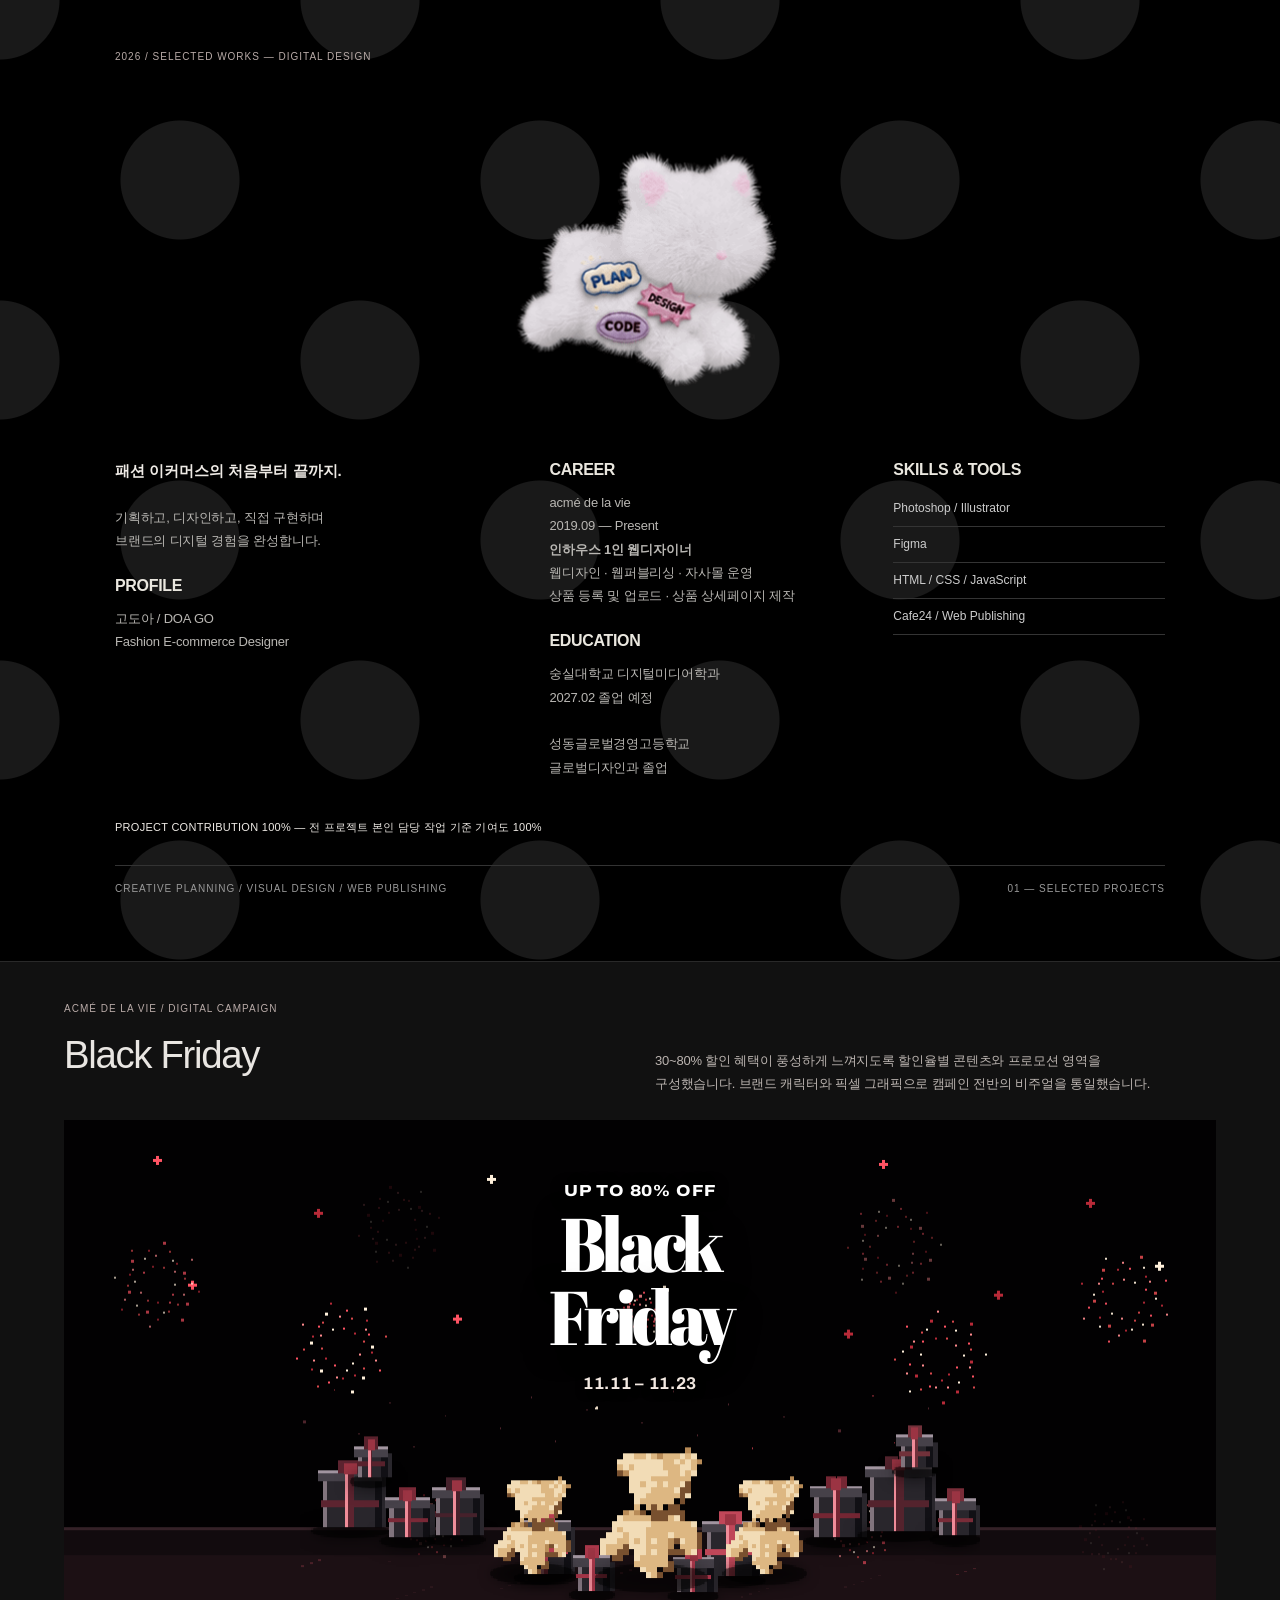
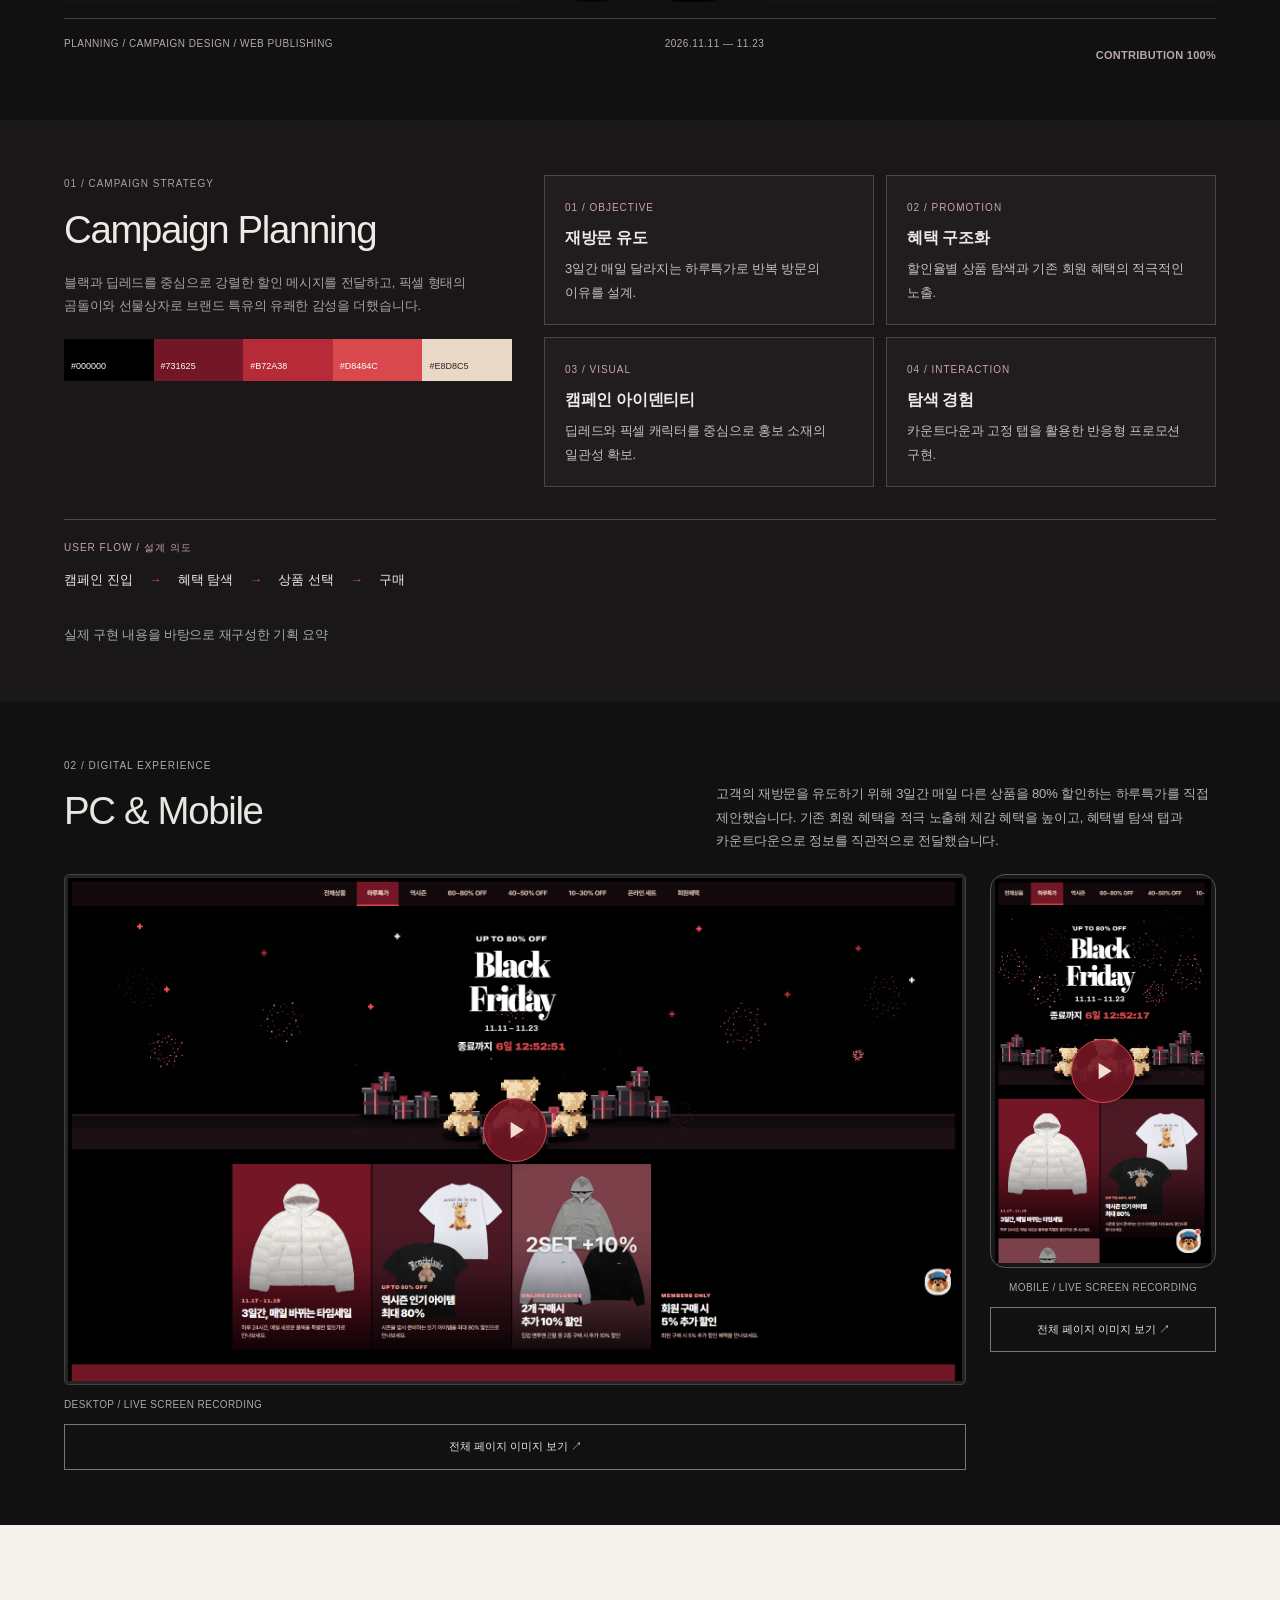
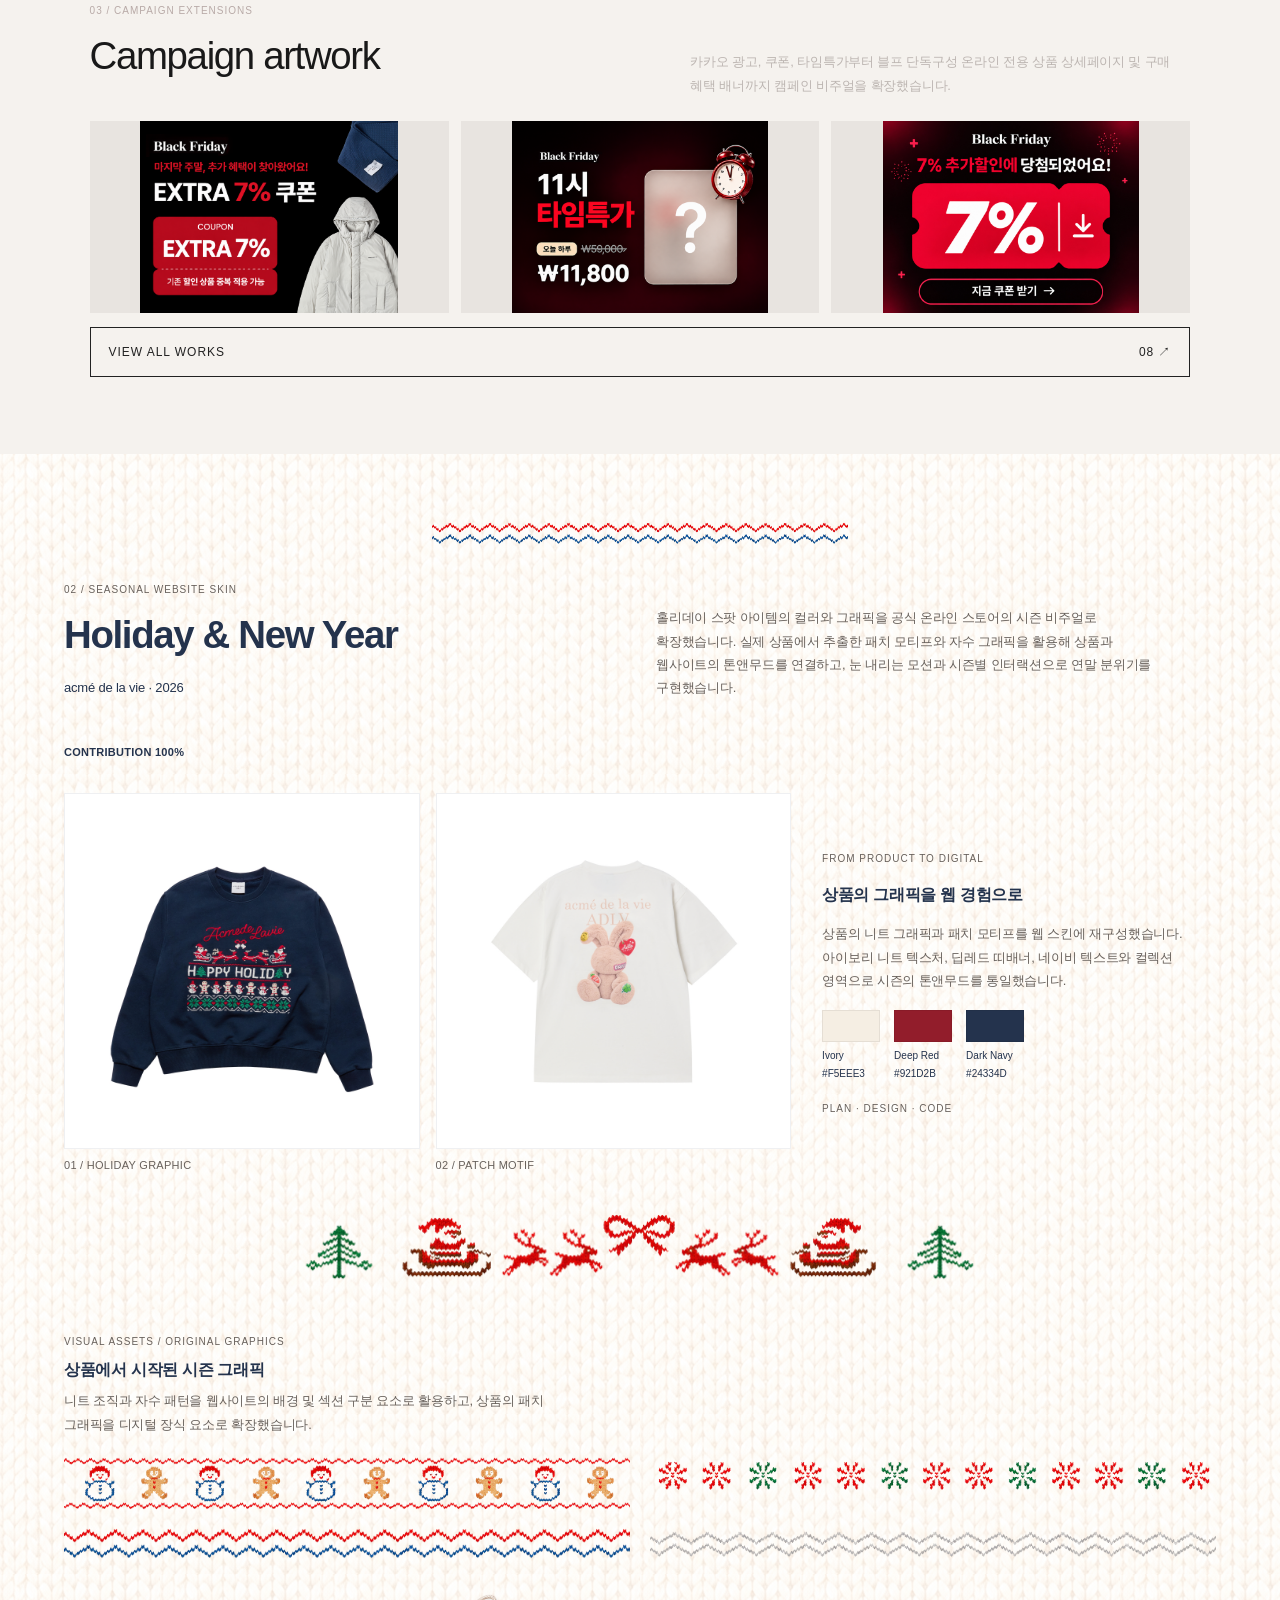
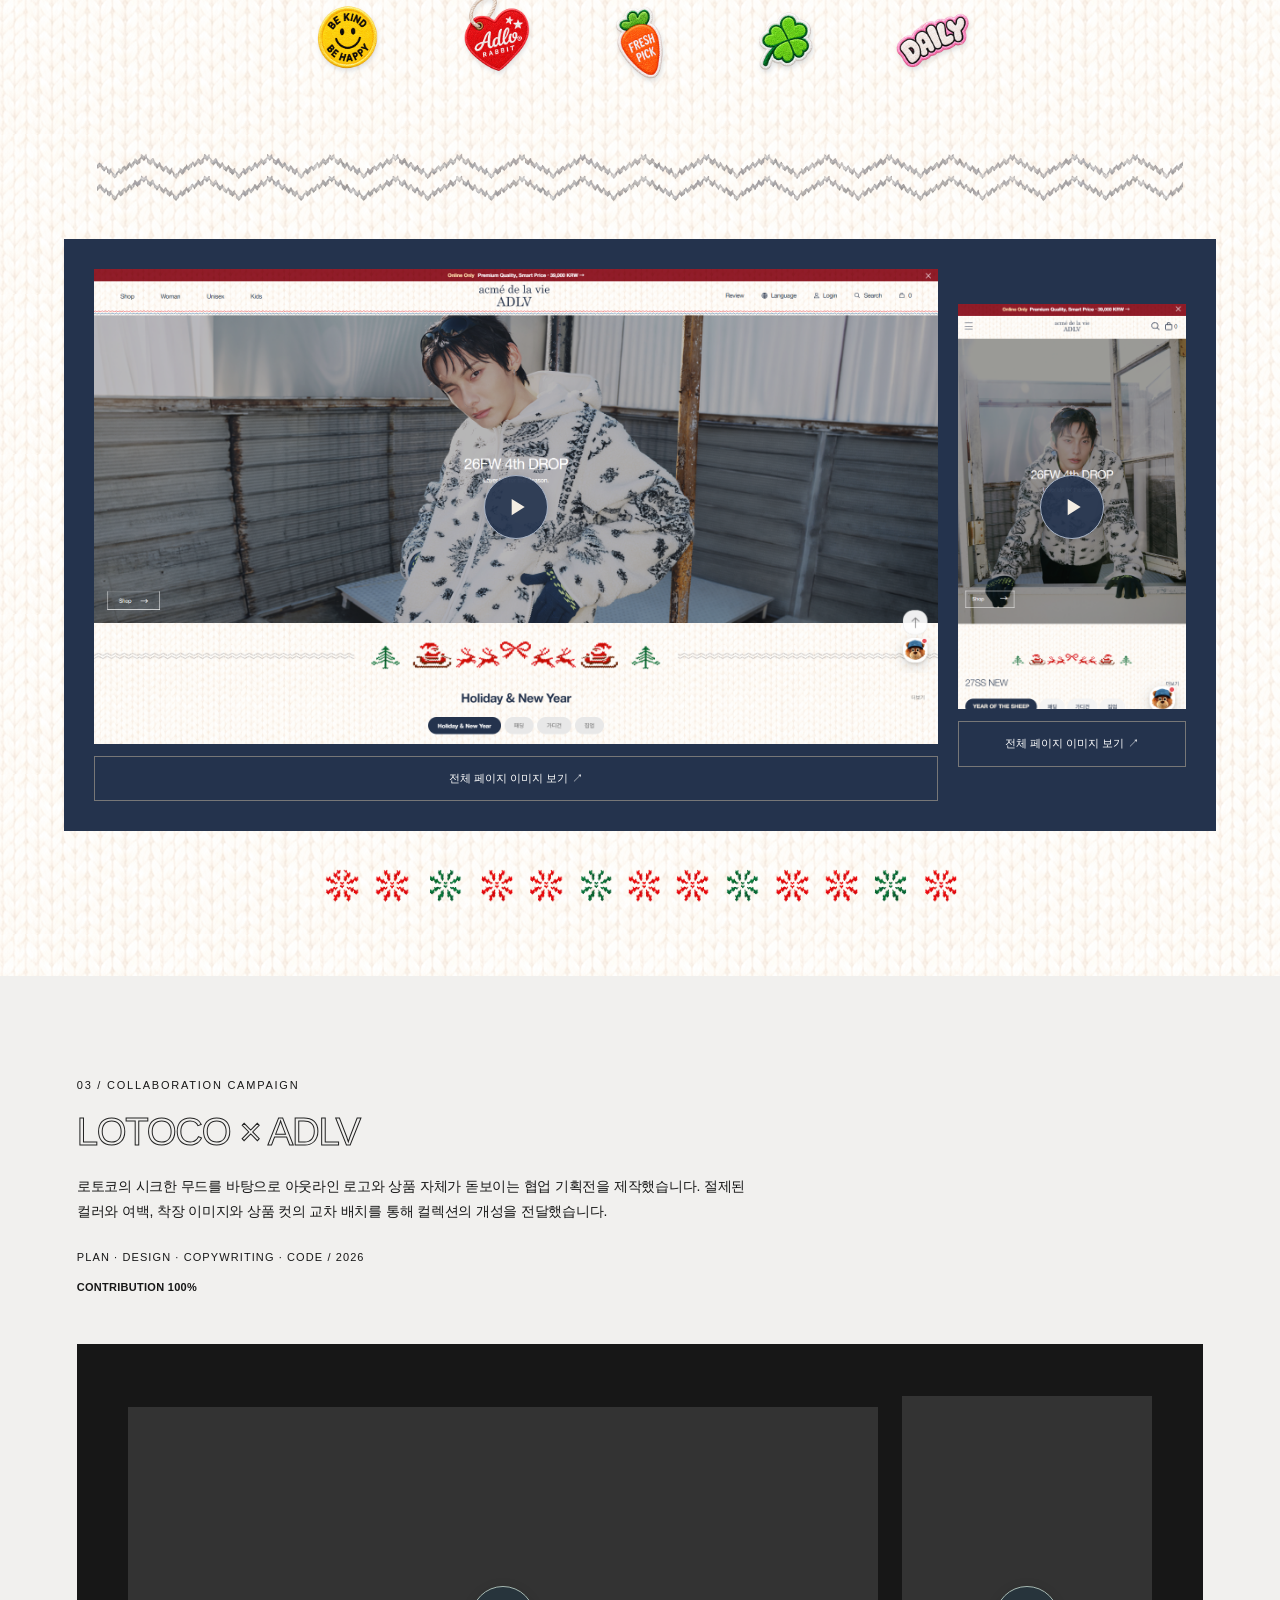
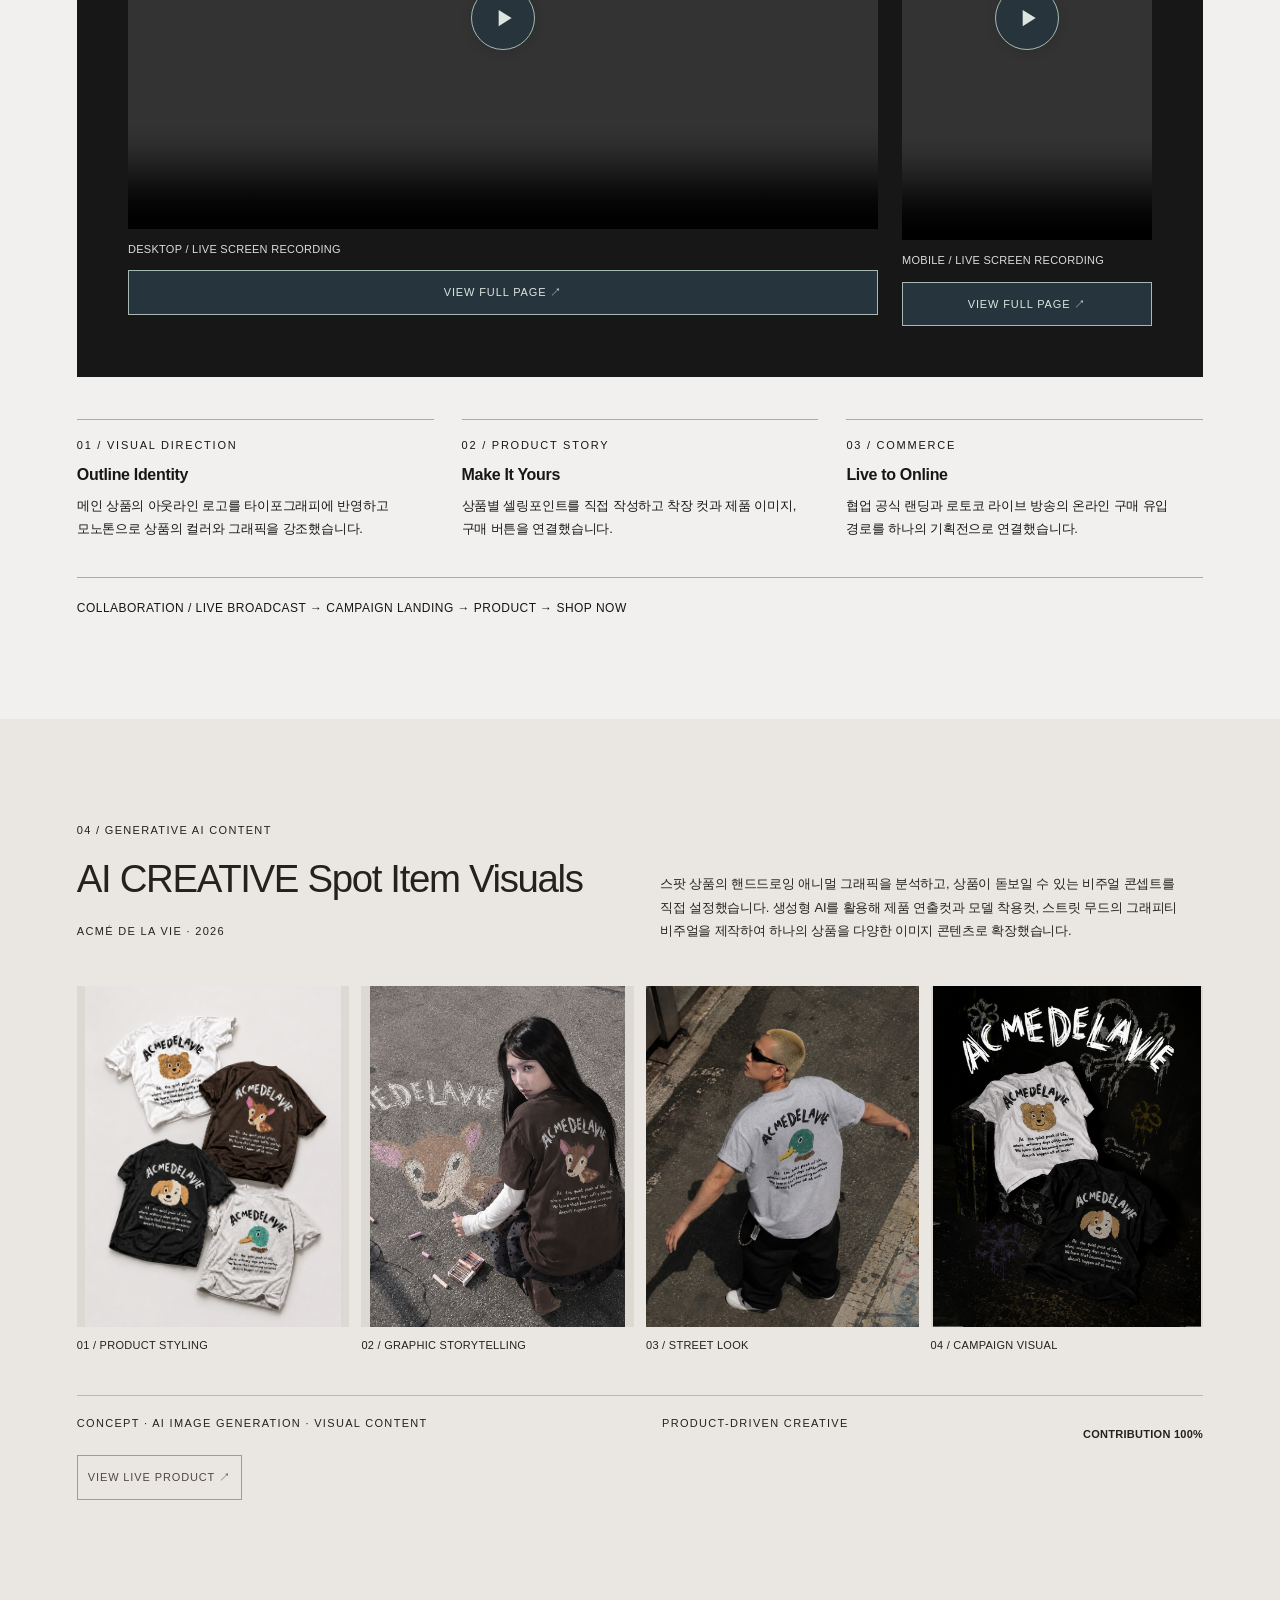
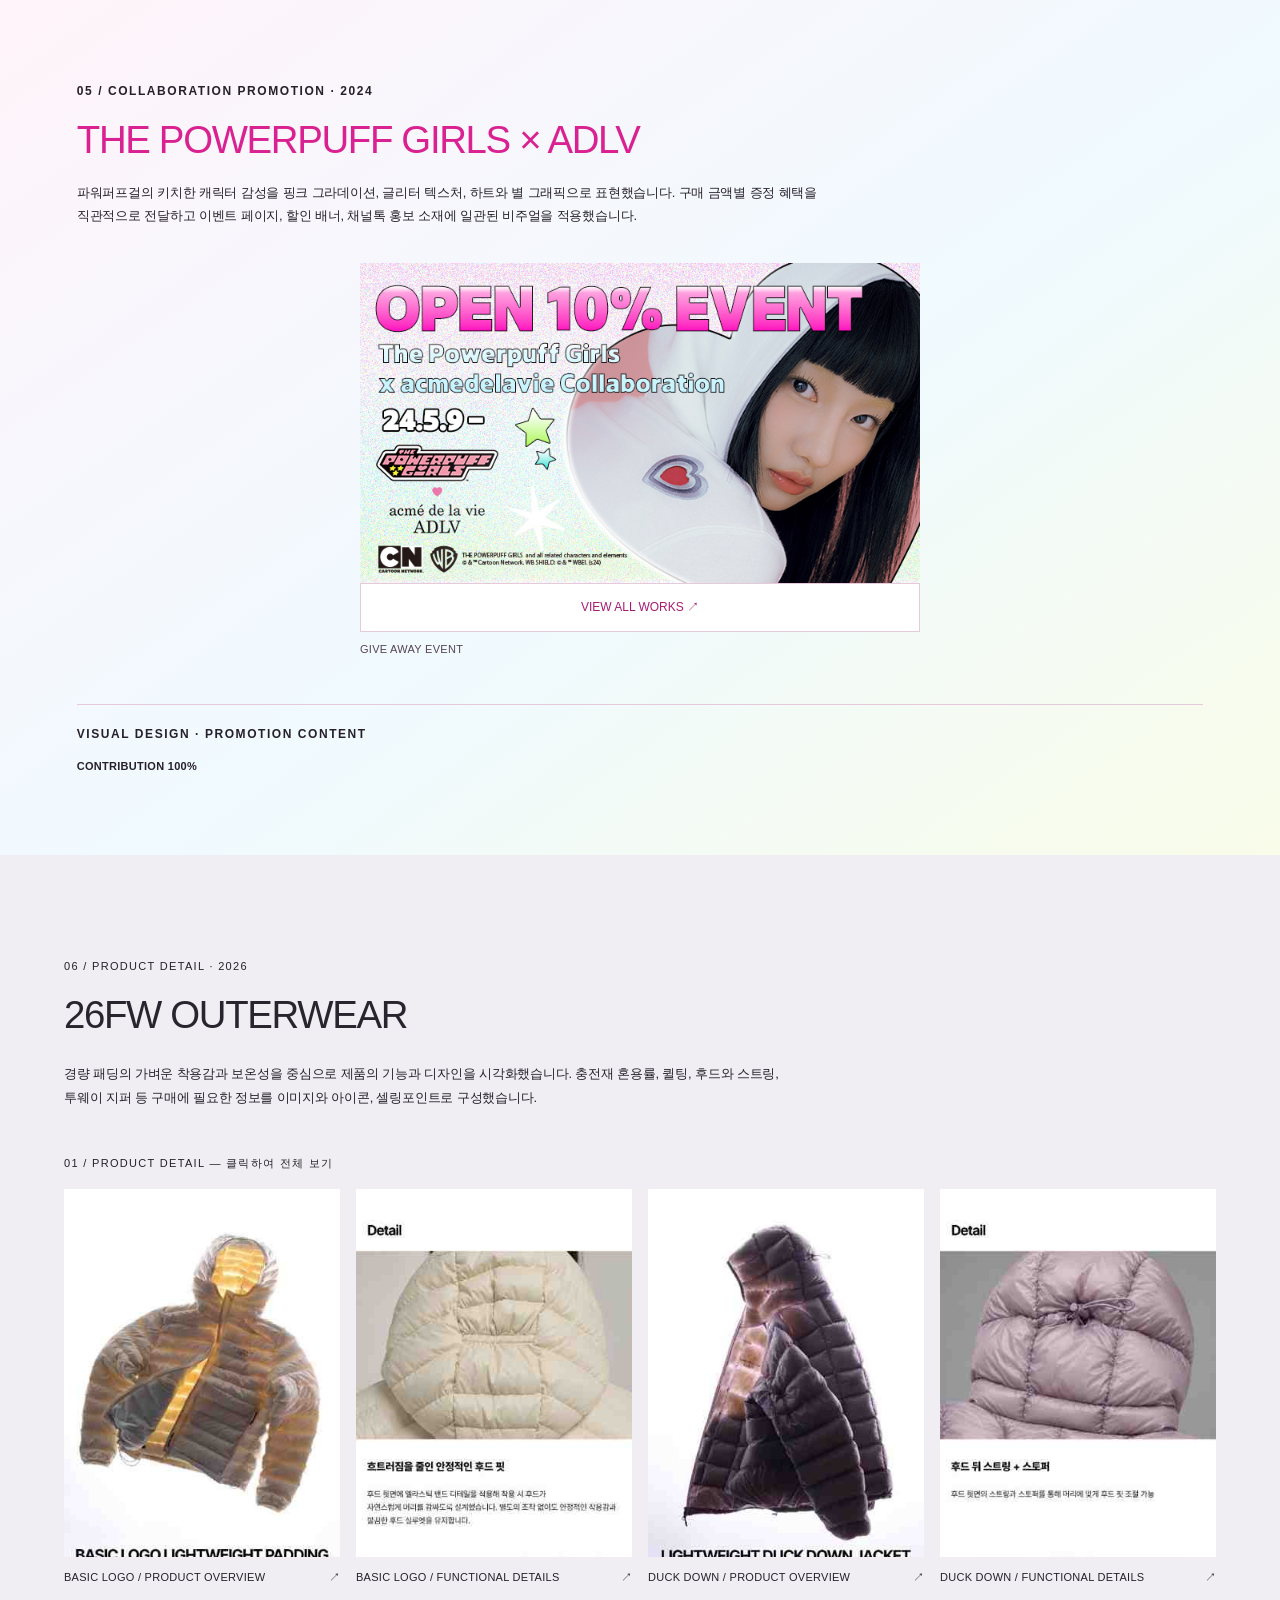
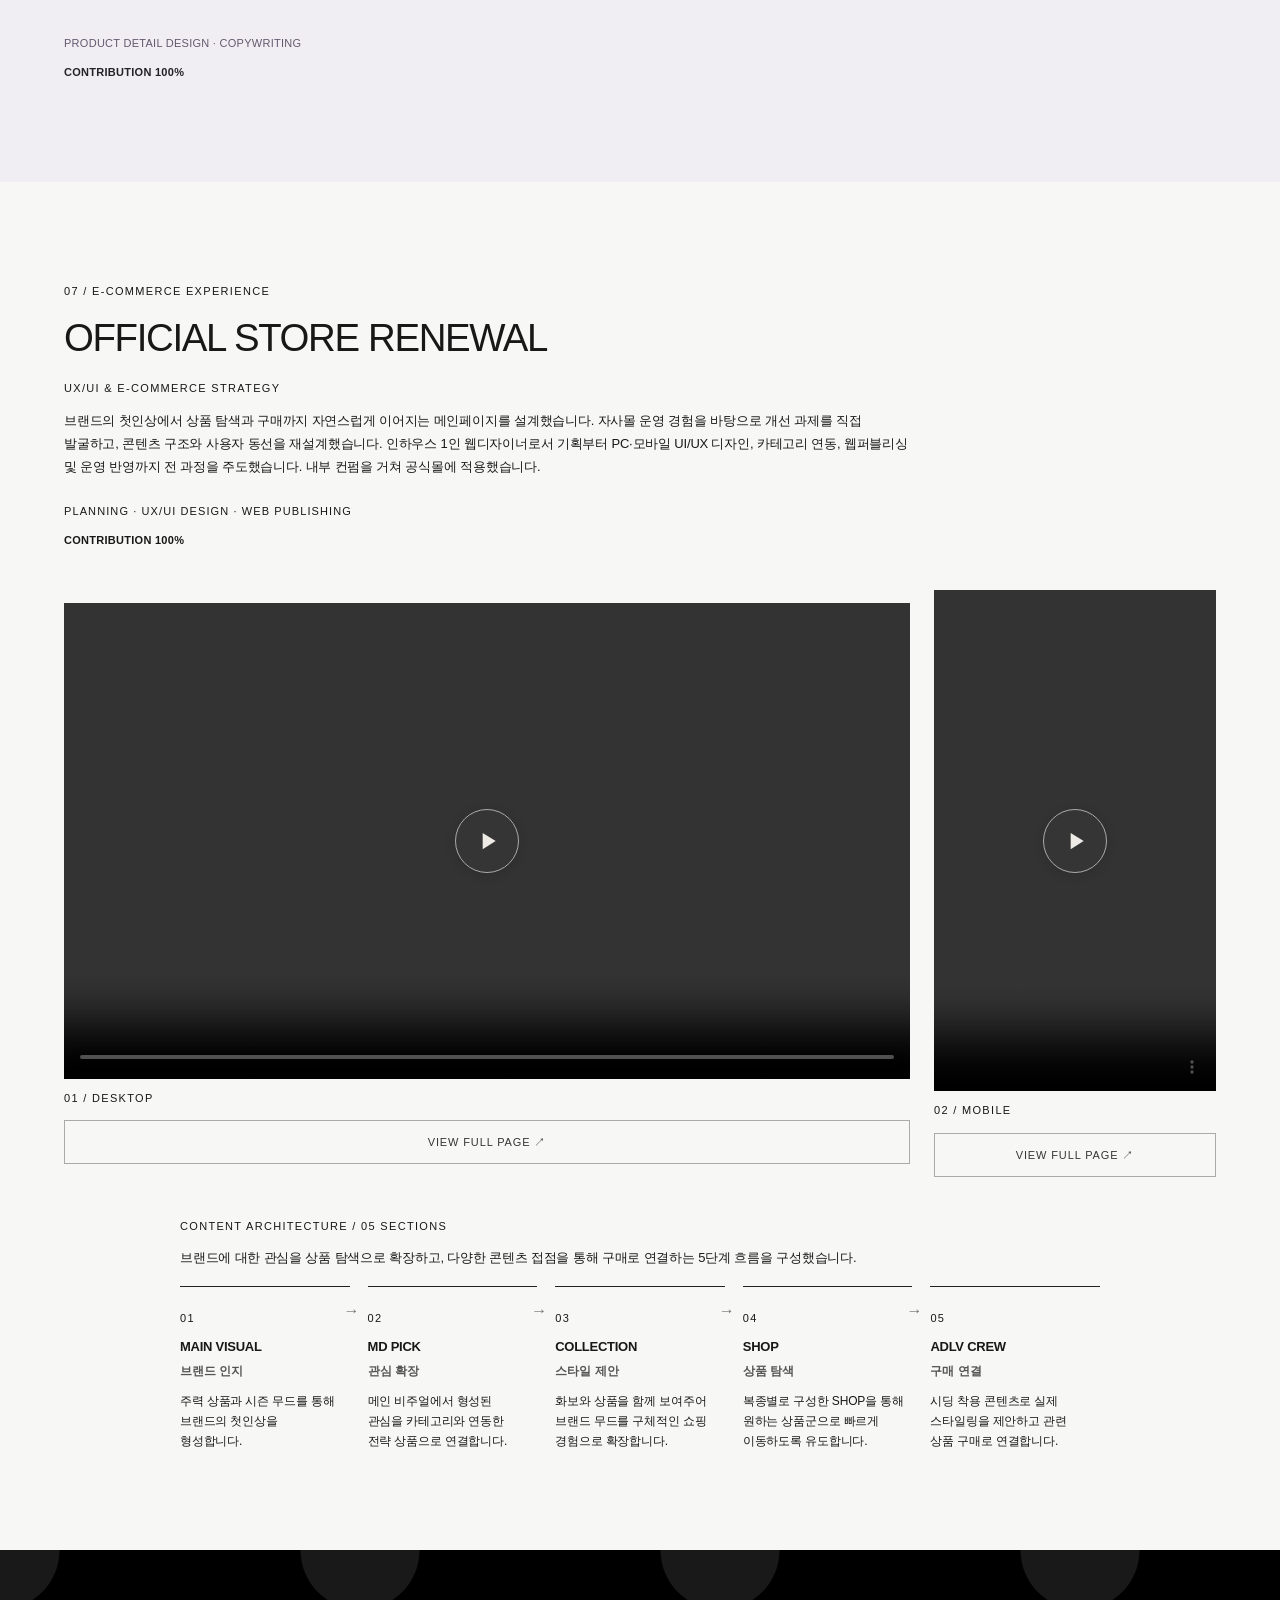
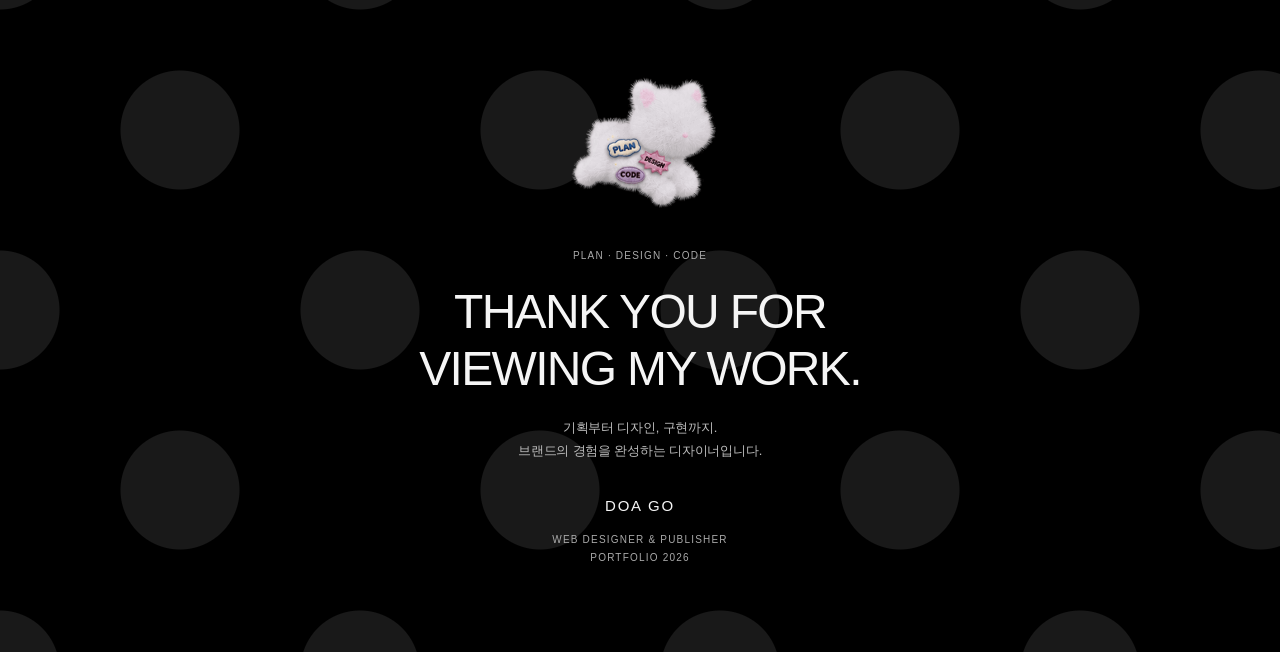
==== commit 12a02309: "Update index.html" ====
--- a/index.html
+++ b/index.html
@@ -246,8 +246,8 @@
   }else{setRun(true)}
 }
 })();
-</script><div class="chin"></div></div><div class="stand"></div></div></div><div class="meta"><span>PLANNING / CAMPAIGN DESIGN / WEB PUBLISHING</span><span>2026.11.11 — 11.23</span><div class="project-credit">CONTRIBUTION 100%</div></div></section><section class="light bf-strategy print-sheet"><div><div class="eyebrow">01 / Campaign strategy</div><h2>Campaign Planning</h2><p class="copy" style="margin-top:18px">블랙과 딥레드를 중심으로 강렬한 할인 메시지를 전달하고, 픽셀 형태의 곰돌이와 선물상자로 브랜드 특유의 유쾌한 감성을 더했습니다.</p><div class="palette"><div class="swatch" style="background:#000000">#000000</div><div class="swatch" style="background:#731625">#731625</div><div class="swatch" style="background:#B72A38">#B72A38</div><div class="swatch" style="background:#D8484C">#D8484C</div><div class="swatch" style="background:#E8D8C5">#E8D8C5</div></div></div><div class="strategy-grid"><article><small>01 / OBJECTIVE</small><h3>재방문 유도</h3><p>3일간 매일 달라지는 하루특가로 반복 방문의 이유를 설계.</p></article><article><small>02 / PROMOTION</small><h3>혜택 구조화</h3><p>할인율별 상품 탐색과 기존 회원 혜택의 적극적인 노출.</p></article><article><small>03 / VISUAL</small><h3>캠페인 아이덴티티</h3><p>딥레드와 픽셀 캐릭터를 중심으로 홍보 소재의 일관성 확보.</p></article><article><small>04 / INTERACTION</small><h3>탐색 경험</h3><p>카운트다운과 고정 탭을 활용한 반응형 프로모션 구현.</p></article></div><div class="strategy-flow"><small>USER FLOW / 설계 의도</small><div>캠페인 진입 <span>→</span> 혜택 탐색 <span>→</span> 상품 선택 <span>→</span> 구매</div></div><p class="strategy-note">실제 구현 내용을 바탕으로 재구성한 기획 요약</p></section><section class="print-sheet"><div class="heading"><div><div class="eyebrow">02 / Digital experience</div><h2>PC &amp; Mobile</h2></div><p class="copy">고객의 재방문을 유도하기 위해 3일간 매일 다른 상품을 80% 할인하는 하루특가를 직접 제안했습니다. 기존 회원 혜택을 적극 노출해 체감 혜택을 높이고, 혜택별 탐색 탭과 카운트다운으로 정보를 직관적으로 전달했습니다.</p></div><div class="motionstage"><div class="bf-device-column"><div class="desktop"><div class="monitor"><div class="recording-wrap"><video aria-label="화면 녹화 영상 재생" class="print-replaced-video" controls="" loop="" muted="" playsinline="" poster="assets/02-black-friday/pc-video-poster.jpg" preload="metadata" src="assets/02-black-friday/pc-video.mp4"></video><button aria-label="영상 재생" class="recording-play" type="button"><svg viewBox="0 0 24 24" width="24" height="24" aria-hidden="true" focusable="false"><path d="M8 4.5L20 12 8 19.5Z" fill="currentColor"/></svg></button></div><img alt="전체 페이지 미리보기" class="print-recording" src="assets/02-black-friday/pc-full-page.png"/><div class="chin"></div></div><div class="stand"></div></div><div class="bf-device-caption">DESKTOP / LIVE SCREEN RECORDING</div><button class="portfolio-image-view" data-bf-view="pc" type="button">전체 페이지 이미지 보기 ↗</button></div><div class="bf-device-column"><div class="phone"><div class="recording-wrap"><video aria-label="화면 녹화 영상 재생" class="print-replaced-video" controls="" loop="" muted="" playsinline="" poster="assets/02-black-friday/mobile-video-poster.jpg" preload="metadata" src="assets/02-black-friday/mobile-video.mp4"></video><button aria-label="영상 재생" class="recording-play" type="button"><svg viewBox="0 0 24 24" width="24" height="24" aria-hidden="true" focusable="false"><path d="M8 4.5L20 12 8 19.5Z" fill="currentColor"/></svg></button></div><img alt="전체 페이지 미리보기" class="print-recording" src="assets/02-black-friday/mobile-full-page.png"/></div><div class="bf-device-caption">MOBILE / LIVE SCREEN RECORDING</div><button class="portfolio-image-view" data-bf-view="mob" type="button">전체 페이지 이미지 보기 ↗</button></div></div></section><section class="bf-gallery print-sheet"><div class="heading"><div><div class="eyebrow">03 / Campaign extensions</div><h2>Campaign artwork</h2></div><p class="copy">카카오 광고, 쿠폰, 타임특가부터 블프 단독구성 온라인 전용 상품 상세페이지 및 구매 혜택 배너까지 캠페인 비주얼을 확장했습니다.</p></div><div class="bf-preview"><img alt="주말 쿠폰 배너" src="assets/02-black-friday/weekend-coupon-banner.png"/><img alt="11시 타임특가 광고" src="assets/02-black-friday/11am-time-sale-ad.png"><img alt="쿠폰 팝업" src="assets/02-black-friday/coupon-popup.png"/></img></div><button class="bf-view" onclick="document.getElementById('bfGallery').showModal()" type="button">VIEW ALL WORKS <span>08 ↗</span></button><dialog id="bfGallery"><div class="bf-dialog-head"><strong>BLACK FRIDAY / CAMPAIGN ARTWORK</strong><button onclick="this.closest('dialog').close()" type="button">CLOSE ×</button></div><div class="bf-gallery-grid"><button class="bf-gallery-item" onclick="const d=document.getElementById('bfImage');d.querySelector('img').src=this.querySelector('img').src;d.showModal()" type="button"><img alt="주말 쿠폰 배너" src="assets/02-black-friday/weekend-coupon-banner.png"/><span>01 / 주말 쿠폰 배너</span></button><button class="bf-gallery-item" onclick="const d=document.getElementById('bfImage');d.querySelector('img').src=this.querySelector('img').src;d.showModal()" type="button"><img alt="타임특가" src="assets/02-black-friday/time-sale-banner.png"/><span>02 / 타임특가</span></button><button class="bf-gallery-item" onclick="const d=document.getElementById('bfImage');d.querySelector('img').src=this.querySelector('img').src;d.showModal()" type="button"><img alt="카카오 세로 메시지" src="assets/02-black-friday/kakao-vertical-message.jpg"/><span>03 / 카카오 세로 메시지</span></button><button class="bf-gallery-item" onclick="const d=document.getElementById('bfImage');d.querySelector('img').src=this.querySelector('img').src;d.showModal()" type="button"><img alt="티켓 쿠폰 메시지" src="assets/02-black-friday/ticket-coupon-message.jpg"/><span>04 / 티켓 쿠폰 메시지</span></button><button class="bf-gallery-item" onclick="const d=document.getElementById('bfImage');d.querySelector('img').src=this.querySelector('img').src;d.showModal()" type="button"><img alt="쿠폰 팝업" src="assets/02-black-friday/coupon-popup.png"/><span>05 / 쿠폰 팝업</span></button><button class="bf-gallery-item" onclick="const d=document.getElementById('bfImage');d.querySelector('img').src=this.querySelector('img').src;d.showModal()" type="button"><img alt="11시 타임특가 광고" src="assets/02-black-friday/11am-time-sale-ad.png"/><span>06 / 11시 타임특가 광고</span></button><button class="bf-gallery-item" onclick="const d=document.getElementById('bfImage');d.querySelector('img').src=this.querySelector('img').src;d.showModal()" type="button"><img alt="단독구성 상세페이지 미리보기" src="assets/02-black-friday/exclusive-product-detail.jpg"/><span>07 / 블프 단독구성 온라인 전용 상품 상세페이지</span></button><button class="bf-gallery-item" onclick="const d=document.getElementById('bfImage');d.querySelector('img').src=this.querySelector('img').src;d.showModal()" type="button"><img alt="상품 페이지 내 띠배너" src="assets/02-black-friday/product-strip-banner.jpg"/><span>08 / 상품 페이지 내 띠배너</span></button></div></dialog><dialog id="bfImage"><button onclick="this.parentElement.close()" type="button">CLOSE ×</button><img alt="전체 작업물"/></dialog></section><section class="holiday print-sheet" id="holiday"><img alt="" class="hol-band hol-top" src="assets/03-holiday-skin/skin-visual.png"/><div class="hol-head"><div><div class="eyebrow">02 / SEASONAL WEBSITE SKIN</div><h2>Holiday &amp; New Year</h2><p>acmé de la vie · 2026</p></div><p class="copy">홀리데이 스팟 아이템의 컬러와 그래픽을 공식 온라인 스토어의 시즌 비주얼로 확장했습니다. 실제 상품에서 추출한 패치 모티프와 자수 그래픽을 활용해 상품과 웹사이트의 톤앤무드를 연결하고, 눈 내리는 모션과 시즌별 인터랙션으로 연말 분위기를 구현했습니다.</p><div class="project-credit">CONTRIBUTION 100%</div></div><div class="hol-origin"><figure><img alt="홀리데이 맨투맨" src="assets/03-holiday-skin/holiday-sweatshirt.jpg"/><figcaption>01 / HOLIDAY GRAPHIC</figcaption></figure><figure><img alt="패치 그래픽 티셔츠" src="assets/03-holiday-skin/patch-tshirt.jpg"/><figcaption>02 / PATCH MOTIF</figcaption></figure><div class="hol-note"><div class="eyebrow">FROM PRODUCT TO DIGITAL</div><h3>상품의 그래픽을 웹 경험으로</h3><p class="copy">상품의 니트 그래픽과 패치 모티프를 웹 스킨에 재구성했습니다. 아이보리 니트 텍스처, 딥레드 띠배너, 네이비 텍스트와 컬렉션 영역으로 시즌의 톤앤무드를 통일했습니다.</p><div class="hol-colors" style="gap:14px;flex-wrap:wrap"><span style="display:grid;gap:5px;font-size:10px"><i style="background:#F5EEE3;width:58px;height:32px"></i>Ivory<br/>#F5EEE3</span><span style="display:grid;gap:5px;font-size:10px"><i style="background:#921D2B;width:58px;height:32px"></i>Deep Red<br/>#921D2B</span><span style="display:grid;gap:5px;font-size:10px"><i style="background:#24334D;width:58px;height:32px"></i>Dark Navy<br/>#24334D</span></div><div class="hol-label">PLAN · DESIGN · CODE</div></div></div><img alt="" class="hol-band" src="assets/03-holiday-skin/design-visual-01.png"/><div class="hol-source"><div class="eyebrow">VISUAL ASSETS / ORIGINAL GRAPHICS</div><h3>상품에서 시작된 시즌 그래픽</h3><p class="copy">니트 조직과 자수 패턴을 웹사이트의 배경 및 섹션 구분 요소로 활용하고, 상품의 패치 그래픽을 디지털 장식 요소로 확장했습니다.</p><div class="hol-patterns"><img alt="" class="hol-band" src="assets/03-holiday-skin/design-visual-02.png"/><img alt="" class="hol-band" src="assets/03-holiday-skin/design-visual-03.png"/><img alt="" class="hol-band" src="assets/03-holiday-skin/skin-visual.png"/><img alt="" class="hol-band" src="assets/03-holiday-skin/design-visual-04.png"/></div><div class="hol-patches"><img alt="자수 패치 1" src="assets/03-holiday-skin/patch-01.png"/><img alt="자수 패치 2" src="assets/03-holiday-skin/patch-02.png"/><img alt="자수 패치 3" src="assets/03-holiday-skin/patch-03.png"/><img alt="자수 패치 4" src="assets/03-holiday-skin/patch-04.png"/><img alt="자수 패치 5" src="assets/03-holiday-skin/patch-05.png"/></div></div><img alt="" class="hol-band" src="assets/03-holiday-skin/design-visual-04.png"/><div class="hol-motion"><div><div class="recording-wrap"><video aria-label="화면 녹화 영상 재생" class="print-replaced-video" controls="" loop="" muted="" playsinline="" preload="metadata" src="assets/03-holiday-skin/pc-video.mp4"></video><button aria-label="영상 재생" class="recording-play" type="button"><svg viewBox="0 0 24 24" width="24" height="24" aria-hidden="true" focusable="false"><path d="M8 4.5L20 12 8 19.5Z" fill="currentColor"/></svg></button></div><img alt="전체 페이지 미리보기" class="print-recording" src="assets/03-holiday-skin/pc-full-page.png"/><div class="hol-label"><button class="portfolio-image-view" data-hol-view="pc" type="button">전체 페이지 이미지 보기 ↗</button></div></div><div class="hol-mobile"><div class="recording-wrap"><video aria-label="화면 녹화 영상 재생" class="print-replaced-video" controls="" loop="" muted="" playsinline="" preload="metadata" src="assets/03-holiday-skin/mobile-video.mp4"></video><button aria-label="영상 재생" class="recording-play" type="button"><svg viewBox="0 0 24 24" width="24" height="24" aria-hidden="true" focusable="false"><path d="M8 4.5L20 12 8 19.5Z" fill="currentColor"/></svg></button></div><img alt="전체 페이지 미리보기" class="print-recording" src="assets/03-holiday-skin/mobile-full-page.png"/><div class="hol-label"><button class="portfolio-image-view" data-hol-view="mob" type="button">전체 페이지 이미지 보기 ↗</button></div></div></div><img alt="" class="hol-band hol-bottom" src="assets/03-holiday-skin/design-visual-03.png"/></section><section class="lotoco print-sheet" id="lotoco"><div class="lc-kicker">03 / COLLABORATION CAMPAIGN</div><h2>LOTOCO × ADLV</h2><div class="lc-intro">로토코의 시크한 무드를 바탕으로 아웃라인 로고와 상품 자체가 돋보이는 협업 기획전을 제작했습니다. 절제된 컬러와 여백, 착장 이미지와 상품 컷의 교차 배치를 통해 컬렉션의 개성을 전달했습니다.</div><div class="lc-meta">PLAN · DESIGN · COPYWRITING · CODE / 2026<div class="project-credit">CONTRIBUTION 100%</div></div><div class="lc-stage"><figure><div class="recording-wrap"><video aria-label="화면 녹화 영상 재생" controls="" loop="" muted="" playsinline="" preload="metadata" src="assets/04-lotoco/pc-video.mp4"></video><button aria-label="영상 재생" class="recording-play" type="button"><svg viewBox="0 0 24 24" width="24" height="24" aria-hidden="true" focusable="false"><path d="M8 4.5L20 12 8 19.5Z" fill="currentColor"/></svg></button></div><figcaption>DESKTOP / LIVE SCREEN RECORDING</figcaption><button type="button" class="portfolio-image-view extra-full-view" data-full-image="assets/04-lotoco/pc-full-page.png">VIEW FULL PAGE ↗</button></figure><figure><div class="recording-wrap"><video aria-label="화면 녹화 영상 재생" controls="" loop="" muted="" playsinline="" preload="metadata" src="assets/04-lotoco/mobile-video.mp4"></video><button aria-label="영상 재생" class="recording-play" type="button"><svg viewBox="0 0 24 24" width="24" height="24" aria-hidden="true" focusable="false"><path d="M8 4.5L20 12 8 19.5Z" fill="currentColor"/></svg></button></div><figcaption>MOBILE / LIVE SCREEN RECORDING</figcaption><button type="button" class="portfolio-image-view extra-full-view" data-full-image="assets/04-lotoco/mobile-full-page.png">VIEW FULL PAGE ↗</button></figure></div><div class="lc-points"><article><div class="lc-kicker">01 / VISUAL DIRECTION</div><h3>Outline Identity</h3><p>메인 상품의 아웃라인 로고를 타이포그래피에 반영하고 모노톤으로 상품의 컬러와 그래픽을 강조했습니다.</p></article><article><div class="lc-kicker">02 / PRODUCT STORY</div><h3>Make It Yours</h3><p>상품별 셀링포인트를 직접 작성하고 착장 컷과 제품 이미지, 구매 버튼을 연결했습니다.</p></article><article><div class="lc-kicker">03 / COMMERCE</div><h3>Live to Online</h3><p>협업 공식 랜딩과 로토코 라이브 방송의 온라인 구매 유입 경로를 하나의 기획전으로 연결했습니다.</p></article></div><div class="lc-flow">COLLABORATION / LIVE BROADCAST → CAMPAIGN LANDING → PRODUCT → SHOP NOW</div></section><section class="ai-project print-sheet" id="ai-creative"><div class="ai-head"><div><small>04 / GENERATIVE AI CONTENT</small><h2>AI CREATIVE <br/>Spot Item Visuals</h2><small>ACMÉ DE LA VIE · 2026</small></div><p>스팟 상품의 핸드드로잉 애니멀 그래픽을 분석하고, 상품이 돋보일 수 있는 비주얼 콘셉트를 직접 설정했습니다. 생성형 AI를 활용해 제품 연출컷과 모델 착용컷, 스트릿 무드의 그래피티 비주얼을 제작하여 하나의 상품을 다양한 이미지 콘텐츠로 확장했습니다.</p></div><div class="ai-grid"><figure><img alt="01 / PRODUCT STYLING" loading="lazy" src="assets/05-ai-creative/product-styling.jpg"/><figcaption>01 / PRODUCT STYLING</figcaption></figure><figure><img alt="02 / GRAPHIC STORYTELLING" loading="lazy" src="assets/05-ai-creative/graphic-storytelling.jpg"/><figcaption>02 / GRAPHIC STORYTELLING</figcaption></figure><figure><img alt="03 / STREET LOOK" loading="lazy" src="assets/05-ai-creative/street-look.jpg"/><figcaption>03 / STREET LOOK</figcaption></figure><figure><img alt="04 / CAMPAIGN VISUAL" loading="lazy" src="assets/05-ai-creative/campaign-visual.jpg"/><figcaption>04 / CAMPAIGN VISUAL</figcaption></figure></div><div class="ai-foot"><small>CONCEPT · AI IMAGE GENERATION · VISUAL CONTENT</small><small>PRODUCT-DRIVEN CREATIVE</small><div class="project-credit">CONTRIBUTION 100%</div></div><a class="portfolio-image-view live-product-link" href="https://acmedelavie.com/product/animal-drawing-short-sleeve-t-shirt-melange/11073/category/25/display/1/?delvtype=A" target="_blank" rel="noopener noreferrer">VIEW LIVE PRODUCT ↗</a></section><section class="ppg print-sheet" id="powerpuff"><div class="ppg-inner"><small>05 / COLLABORATION PROMOTION · 2024</small><h2>THE POWERPUFF GIRLS <br/>× ADLV</h2><p>파워퍼프걸의 키치한 캐릭터 감성을 핑크 그라데이션, 글리터 텍스처, 하트와 별 그래픽으로 표현했습니다. 구매 금액별 증정 혜택을 직관적으로 전달하고 이벤트 페이지, 할인 배너, 채널톡 홍보 소재에 일관된 비주얼을 적용했습니다.</p><div class="ppg-grid ppg-clean"><figure><a class="ppg-detail" href="#" onclick="document.getElementById('ppg-works').showModal();return false"><img alt="증정 이벤트 대표 썸네일" src="assets/06-powerpuff-girls/event-thumbnail.jpg"/><span>VIEW ALL WORKS ↗</span></a><figcaption>GIVE AWAY EVENT</figcaption></figure></div><dialog id="ppg-works"><button onclick="this.parentElement.close()" type="button">CLOSE ×</button><div class="ppg-gallery"><figure><img alt="증정 이벤트 배너" src="assets/06-powerpuff-girls/giveaway-banner.jpg"/><figcaption>02 / GIVE AWAY BANNER</figcaption></figure><figure><img alt="전체 증정 이벤트 페이지" src="assets/06-powerpuff-girls/event-full-page.jpg"/><figcaption>EVENT DETAIL</figcaption></figure><figure class="ppg-extra"><img alt="추가 프로모션 이미지" onerror="this.hidden=true;this.nextElementSibling.hidden=false" src="assets/06-powerpuff-girls/additional-promotion.jpg"/><div class="ppg-pending" hidden="">추가 이미지 준비 중</div><figcaption>03 / ADDITIONAL PROMOTION</figcaption></figure></div></dialog><div class="ppg-role"><small>VISUAL DESIGN · PROMOTION CONTENT</small></div><div class="project-credit">CONTRIBUTION 100%</div></div></section><section class="outerwear print-sheet" id="outerwear"><div class="ow-inner"><small>06 / PRODUCT DETAIL · 2026</small><h2>26FW OUTERWEAR</h2><div class="ow-intro">경량 패딩의 가벼운 착용감과 보온성을 중심으로 제품의 기능과 디자인을 시각화했습니다. 충전재 혼용률, 퀼팅, 후드와 스트링, 투웨이 지퍼 등 구매에 필요한 정보를 이미지와 아이콘, 셀링포인트로 구성했습니다.</div><div class="ow-kicker">01 / PRODUCT DETAIL — 클릭하여 전체 보기</div><div class="ow-grid"><figure><button aria-label="BASIC LOGO / PRODUCT OVERVIEW 전체 보기" class="ow-open" type="button"><img alt="BASIC LOGO / PRODUCT OVERVIEW" loading="lazy" src="assets/07-outerwear/basic-logo-overview-preview.jpg"/></button><figcaption>BASIC LOGO / PRODUCT OVERVIEW <span>↗</span></figcaption><template><img alt="BASIC LOGO / PRODUCT OVERVIEW 원본" src="assets/07-outerwear/basic-logo-overview-full.jpg"/></template></figure><figure><button aria-label="BASIC LOGO / FUNCTIONAL DETAILS 전체 보기" class="ow-open" type="button"><img alt="BASIC LOGO / FUNCTIONAL DETAILS" loading="lazy" src="assets/07-outerwear/basic-logo-details-preview.jpg"/></button><figcaption>BASIC LOGO / FUNCTIONAL DETAILS <span>↗</span></figcaption><template><img alt="BASIC LOGO / FUNCTIONAL DETAILS 원본" src="assets/07-outerwear/basic-logo-details-full.jpg"/></template></figure><figure><button aria-label="DUCK DOWN / PRODUCT OVERVIEW 전체 보기" class="ow-open" type="button"><img alt="DUCK DOWN / PRODUCT OVERVIEW" loading="lazy" src="assets/07-outerwear/duck-down-overview-preview.jpg"/></button><figcaption>DUCK DOWN / PRODUCT OVERVIEW <span>↗</span></figcaption><template><img alt="DUCK DOWN / PRODUCT OVERVIEW 원본" src="assets/07-outerwear/duck-down-overview-full.jpg"/></template></figure><figure><button aria-label="DUCK DOWN / FUNCTIONAL DETAILS 전체 보기" class="ow-open" type="button"><img alt="DUCK DOWN / FUNCTIONAL DETAILS" loading="lazy" src="assets/07-outerwear/duck-down-details-preview.jpg"/></button><figcaption>DUCK DOWN / FUNCTIONAL DETAILS <span>↗</span></figcaption><template><img alt="DUCK DOWN / FUNCTIONAL DETAILS 원본" src="assets/07-outerwear/duck-down-details-full.jpg"/></template></figure></div><div class="ow-role">PRODUCT DETAIL DESIGN · COPYWRITING</div><div class="project-credit">CONTRIBUTION 100%</div></div><dialog class="ow-dialog"><button class="ow-close" type="button">CLOSE ×</button><div class="ow-full"></div></dialog></section><script>(()=>{const s=document.querySelector('#outerwear'),d=s.querySelector('dialog'),f=d.querySelector('.ow-full');s.querySelectorAll('.ow-open').forEach(b=>b.addEventListener('click',()=>{f.replaceChildren(b.parentElement.querySelector('template').content.cloneNode(true));d.showModal();d.scrollTop=0}));d.querySelector('button').onclick=()=>d.close();d.addEventListener('click',e=>{if(e.target===d)d.close()});})();</script><section class="renewal-project print-sheet" id="renewal"><style>.renewal-project{background:#f7f7f5;color:#181818;padding:90px max(5vw,20px);font-family:inherit}.renewal-project *{box-sizing:border-box}.renewal-project h2{font-size:clamp(28px,4vw,52px);line-height:1.1;margin:18px 0}.renewal-project p{font-size:14px;line-height:1.8;max-width:850px}.renewal-project .rv-media{display:grid;grid-template-columns:minmax(0,3fr) minmax(0,1fr);gap:24px;align-items:center;margin:40px 0}.renewal-project video{display:block;width:100%;height:auto;background:#111}.renewal-project .rv-label{font-size:11px;letter-spacing:.12em;margin:10px 0}.renewal-project .rv-flow{display:grid;grid-template-columns:repeat(5,minmax(0,1fr));gap:20px;margin-top:30px}.renewal-project .rv-flow article{border-top:1px solid #222;padding:18px 0}.renewal-project .rv-flow h3{font-size:15px;margin:12px 0}.renewal-project .rv-flow p{font-size:13px;margin:0}.renewal-project .rv-role{font-size:11px;letter-spacing:.1em;margin:24px 0}@media(max-width:700px){.renewal-project{padding:50px 20px}.renewal-project .rv-media{grid-template-columns:1fr}.renewal-project .rv-media>div:last-child{width:55%;margin:auto}.renewal-project .rv-flow{grid-template-columns:1fr 1fr}} .renewal-project .rv-flow article{position:relative;padding-right:12px}.renewal-project .rv-stage{font-size:12px;font-weight:700;margin:0 0 10px;color:#555}.renewal-project .rv-flow article:not(:last-child)::after{content:"→";position:absolute;right:-14px;top:17px;color:#777;font-size:16px}.renewal-project .rv-intro{margin:12px 0 0}.renewal-project .rv-flow{gap:24px}@media(max-width:700px){.renewal-project .rv-flow{grid-template-columns:1fr;gap:0}.renewal-project .rv-flow article{padding:18px 0 28px}.renewal-project .rv-flow article:not(:last-child)::after{content:"↓";right:0;top:auto;bottom:5px}}</style><div class="rv-label">07 / E-COMMERCE EXPERIENCE</div><h2>OFFICIAL STORE RENEWAL</h2><div class="rv-label">UX/UI &amp; E-COMMERCE STRATEGY</div><p>브랜드의 첫인상에서 상품 탐색과 구매까지 자연스럽게 이어지는 메인페이지를 설계했습니다. 자사몰 운영 경험을 바탕으로 개선 과제를 직접 발굴하고, 콘텐츠 구조와 사용자 동선을 재설계했습니다. 인하우스 1인 웹디자이너로서 기획부터 PC·모바일 UI/UX 디자인, 카테고리 연동, 웹퍼블리싱 및 운영 반영까지 전 과정을 주도했습니다. 내부 컨펌을 거쳐 공식몰에 적용했습니다.</p><div class="rv-role">PLANNING · UX/UI DESIGN · WEB PUBLISHING<div class="project-credit">CONTRIBUTION 100%</div></div><div class="rv-media"><div><div class="recording-wrap"><video aria-label="화면 녹화 영상 재생" controls="" loop="" muted="" playsinline="" preload="metadata" src="assets/08-store-renewal/pc-video.mp4"></video><button aria-label="영상 재생" class="recording-play" type="button"><svg viewBox="0 0 24 24" width="24" height="24" aria-hidden="true" focusable="false"><path d="M8 4.5L20 12 8 19.5Z" fill="currentColor"/></svg></button></div><div class="rv-label">01 / DESKTOP</div><button type="button" class="portfolio-image-view extra-full-view" data-full-image="assets/08-store-renewal/pc-full-page.png">VIEW FULL PAGE ↗</button></div><div><div class="recording-wrap"><video aria-label="화면 녹화 영상 재생" controls="" loop="" muted="" playsinline="" preload="metadata" src="assets/08-store-renewal/mobile-video.mp4"></video><button aria-label="영상 재생" class="recording-play" type="button"><svg viewBox="0 0 24 24" width="24" height="24" aria-hidden="true" focusable="false"><path d="M8 4.5L20 12 8 19.5Z" fill="currentColor"/></svg></button></div><div class="rv-label">02 / MOBILE</div><button type="button" class="portfolio-image-view extra-full-view" data-full-image="assets/08-store-renewal/mobile-full-page.png">VIEW FULL PAGE ↗</button></div></div><div class="rv-architecture"><div class="rv-label">CONTENT ARCHITECTURE / 05 SECTIONS</div><p class="rv-intro">브랜드에 대한 관심을 상품 탐색으로 확장하고, 다양한 콘텐츠 접점을 통해 구매로 연결하는 5단계 흐름을 구성했습니다.</p><div class="rv-flow"><article><div class="rv-label">01</div><h3>MAIN VISUAL</h3><div class="rv-stage">브랜드 인지</div><p>주력 상품과 시즌 무드를 통해 브랜드의 첫인상을 형성합니다.</p></article><article><div class="rv-label">02</div><h3>MD PICK</h3><div class="rv-stage">관심 확장</div><p>메인 비주얼에서 형성된 관심을 카테고리와 연동한 전략 상품으로 연결합니다.</p></article><article><div class="rv-label">03</div><h3>COLLECTION</h3><div class="rv-stage">스타일 제안</div><p>화보와 상품을 함께 보여주어 브랜드 무드를 구체적인 쇼핑 경험으로 확장합니다.</p></article><article><div class="rv-label">04</div><h3>SHOP</h3><div class="rv-stage">상품 탐색</div><p>복종별로 구성한 SHOP을 통해 원하는 상품군으로 빠르게 이동하도록 유도합니다.</p></article><article><div class="rv-label">05</div><h3>ADLV CREW</h3><div class="rv-stage">구매 연결</div><p>시딩 착용 콘텐츠로 실제 스타일링을 제안하고 관련 상품 구매로 연결합니다.</p></article></div></div></section><section aria-label="Thank you" class="portfolio-ending print-sheet"><img alt="PLAN · DESIGN · CODE" class="ending-cat" src="assets/01-profile/running-cat.gif"/><div class="ending-kicker">PLAN · DESIGN · CODE</div><h2>THANK YOU FOR<br/>VIEWING MY WORK.</h2><p>기획부터 디자인, 구현까지.<br/>브랜드의 경험을 완성하는 디자이너입니다.</p><div class="ending-name">DOA GO</div><div class="ending-kicker">WEB DESIGNER &amp; PUBLISHER<br/>PORTFOLIO 2026</div><a class="print-portfolio-link" href="https://doa00.github.io/portfolio/">ONLINE PORTFOLIO · https://doa00.github.io/portfolio/</a></section><style>.bf-full-trigger{display:block;width:100%;padding:10px 4px;border:0;background:#201419;color:#ead8c5;font-size:10px;letter-spacing:.09em;cursor:pointer}.bf-page-dialog{border:0;padding:0;background:#171115;color:white;width:min(95vw,1000px);max-height:92vh;overflow:auto;overscroll-behavior:contain}.bf-page-dialog::backdrop{background:#000b}.bf-page-dialog header{position:sticky;top:0;display:flex;justify-content:space-between;align-items:center;padding:12px 18px;background:#171115;z-index:2}.bf-page-dialog button{background:none;color:white;border:1px solid #777;padding:6px 12px;cursor:pointer}.bf-page-dialog img{display:block;width:100%;height:auto;margin:auto}.bf-page-dialog.mobile{width:min(94vw,400px)} </style><dialog class="bf-page-dialog" id="bfPageDialog"><header><span id="bfPageTitle"></span><button id="bfPageClose" type="button">CLOSE ×</button></header><img alt="블랙프라이데이 전체 페이지" id="bfPageImage"/></dialog><script>(()=>{const images={"pc": "assets/02-black-friday/pc-full-page.png", "mob": "assets/02-black-friday/mobile-full-page.png"};const d=document.getElementById('bfPageDialog'),im=document.getElementById('bfPageImage');function open(k){d.classList.toggle('mobile',k==='mob');document.getElementById('bfPageTitle').textContent=k==='pc'?'BLACK FRIDAY / PC':'BLACK FRIDAY / MOBILE';im.src=images[k];d.showModal();d.scrollTop=0;}document.querySelectorAll('[data-bf-view]').forEach(el=>{el.addEventListener('click',()=>open(el.dataset.bfView));if(el.tagName==='VIDEO')el.addEventListener('keydown',e=>{if(e.key==='Enter'||e.key===' '){e.preventDefault();open(el.dataset.bfView)}})});document.getElementById('bfPageClose').onclick=()=>d.close();d.addEventListener('click',e=>{if(e.target===d){const r=d.getBoundingClientRect();if(e.clientX<r.left||e.clientX>r.right||e.clientY<r.top||e.clientY>r.bottom)d.close()}});})();</script><script>(()=>{const images={"pc": "assets/03-holiday-skin/pc-full-page.png", "mob": "assets/03-holiday-skin/mobile-full-page.png"};const d=document.getElementById('bfPageDialog'),im=document.getElementById('bfPageImage');function open(k){d.classList.toggle('mobile',k==='mob');document.getElementById('bfPageTitle').textContent='HOLIDAY & NEW YEAR / '+(k==='pc'?'PC':'MOBILE');im.src=images[k];im.alt='연말 스킨 전체 페이지';d.showModal();d.scrollTop=0;}document.querySelectorAll('[data-hol-view]').forEach(el=>{el.addEventListener('click',()=>open(el.dataset.holView));if(el.tagName==='VIDEO')el.addEventListener('keydown',e=>{if(e.key==='Enter'||e.key===' '){e.preventDefault();open(el.dataset.holView)}})});})();</script>
+</script><div class="chin"></div></div><div class="stand"></div></div></div><div class="meta"><span>PLANNING / CAMPAIGN DESIGN / WEB PUBLISHING</span><span>2026.11.11 — 11.23</span><div class="project-credit">CONTRIBUTION 100%</div></div></section><section class="light bf-strategy print-sheet"><div><div class="eyebrow">01 / Campaign strategy</div><h2>Campaign Planning</h2><p class="copy" style="margin-top:18px">블랙과 딥레드를 중심으로 강렬한 할인 메시지를 전달하고, 픽셀 형태의 곰돌이와 선물상자로 브랜드 특유의 유쾌한 감성을 더했습니다.</p><div class="palette"><div class="swatch" style="background:#000000">#000000</div><div class="swatch" style="background:#731625">#731625</div><div class="swatch" style="background:#B72A38">#B72A38</div><div class="swatch" style="background:#D8484C">#D8484C</div><div class="swatch" style="background:#E8D8C5">#E8D8C5</div></div></div><div class="strategy-grid"><article><small>01 / OBJECTIVE</small><h3>재방문 유도</h3><p>3일간 매일 달라지는 하루특가로 반복 방문의 이유를 설계.</p></article><article><small>02 / PROMOTION</small><h3>혜택 구조화</h3><p>할인율별 상품 탐색과 기존 회원 혜택의 적극적인 노출.</p></article><article><small>03 / VISUAL</small><h3>캠페인 아이덴티티</h3><p>딥레드와 픽셀 캐릭터를 중심으로 홍보 소재의 일관성 확보.</p></article><article><small>04 / INTERACTION</small><h3>탐색 경험</h3><p>카운트다운과 고정 탭을 활용한 반응형 프로모션 구현.</p></article></div><div class="strategy-flow"><small>USER FLOW / 설계 의도</small><div>캠페인 진입 <span>→</span> 혜택 탐색 <span>→</span> 상품 선택 <span>→</span> 구매</div></div><p class="strategy-note">실제 구현 내용을 바탕으로 재구성한 기획 요약</p></section><section class="print-sheet"><div class="heading"><div><div class="eyebrow">02 / Digital experience</div><h2>PC &amp; Mobile</h2></div><p class="copy">고객의 재방문을 유도하기 위해 3일간 매일 다른 상품을 80% 할인하는 하루특가를 직접 제안했습니다. 기존 회원 혜택을 적극 노출해 체감 혜택을 높이고, 혜택별 탐색 탭과 카운트다운으로 정보를 직관적으로 전달했습니다.</p></div><div class="motionstage"><div class="bf-device-column"><div class="desktop"><div class="monitor"><div class="recording-wrap"><video aria-label="화면 녹화 영상 재생" class="print-replaced-video" controls="" loop="" muted="" playsinline="" preload="metadata" src="assets/02-black-friday/pc-video.mp4"></video><img class="recording-cover" src="assets/02-black-friday/pc-full-page.png" alt="" aria-hidden="true" data-ratio="pc"/><button aria-label="영상 재생" class="recording-play" type="button"><svg viewBox="0 0 24 24" width="24" height="24" aria-hidden="true" focusable="false"><path d="M8 4.5L20 12 8 19.5Z" fill="currentColor"/></svg></button></div><img alt="전체 페이지 미리보기" class="print-recording" src="assets/02-black-friday/pc-full-page.png"/><div class="chin"></div></div><div class="stand"></div></div><div class="bf-device-caption">DESKTOP / LIVE SCREEN RECORDING</div><button class="portfolio-image-view" data-bf-view="pc" type="button">전체 페이지 이미지 보기 ↗</button></div><div class="bf-device-column"><div class="phone"><div class="recording-wrap"><video aria-label="화면 녹화 영상 재생" class="print-replaced-video" controls="" loop="" muted="" playsinline="" preload="metadata" src="assets/02-black-friday/mobile-video.mp4"></video><img class="recording-cover" src="assets/02-black-friday/mobile-full-page.png" alt="" aria-hidden="true" data-ratio="mobile"/><button aria-label="영상 재생" class="recording-play" type="button"><svg viewBox="0 0 24 24" width="24" height="24" aria-hidden="true" focusable="false"><path d="M8 4.5L20 12 8 19.5Z" fill="currentColor"/></svg></button></div><img alt="전체 페이지 미리보기" class="print-recording" src="assets/02-black-friday/mobile-full-page.png"/></div><div class="bf-device-caption">MOBILE / LIVE SCREEN RECORDING</div><button class="portfolio-image-view" data-bf-view="mob" type="button">전체 페이지 이미지 보기 ↗</button></div></div></section><section class="bf-gallery print-sheet"><div class="heading"><div><div class="eyebrow">03 / Campaign extensions</div><h2>Campaign artwork</h2></div><p class="copy">카카오 광고, 쿠폰, 타임특가부터 블프 단독구성 온라인 전용 상품 상세페이지 및 구매 혜택 배너까지 캠페인 비주얼을 확장했습니다.</p></div><div class="bf-preview"><img alt="주말 쿠폰 배너" src="assets/02-black-friday/weekend-coupon-banner.png"/><img alt="11시 타임특가 광고" src="assets/02-black-friday/11am-time-sale-ad.png"><img alt="쿠폰 팝업" src="assets/02-black-friday/coupon-popup.png"/></img></div><button class="bf-view" onclick="document.getElementById('bfGallery').showModal()" type="button">VIEW ALL WORKS <span>08 ↗</span></button><dialog id="bfGallery"><div class="bf-dialog-head"><strong>BLACK FRIDAY / CAMPAIGN ARTWORK</strong><button onclick="this.closest('dialog').close()" type="button">CLOSE ×</button></div><div class="bf-gallery-grid"><button class="bf-gallery-item" onclick="const d=document.getElementById('bfImage');d.querySelector('img').src=this.querySelector('img').src;d.showModal()" type="button"><img alt="주말 쿠폰 배너" src="assets/02-black-friday/weekend-coupon-banner.png"/><span>01 / 주말 쿠폰 배너</span></button><button class="bf-gallery-item" onclick="const d=document.getElementById('bfImage');d.querySelector('img').src=this.querySelector('img').src;d.showModal()" type="button"><img alt="타임특가" src="assets/02-black-friday/time-sale-banner.png"/><span>02 / 타임특가</span></button><button class="bf-gallery-item" onclick="const d=document.getElementById('bfImage');d.querySelector('img').src=this.querySelector('img').src;d.showModal()" type="button"><img alt="카카오 세로 메시지" src="assets/02-black-friday/kakao-vertical-message.jpg"/><span>03 / 카카오 세로 메시지</span></button><button class="bf-gallery-item" onclick="const d=document.getElementById('bfImage');d.querySelector('img').src=this.querySelector('img').src;d.showModal()" type="button"><img alt="티켓 쿠폰 메시지" src="assets/02-black-friday/ticket-coupon-message.jpg"/><span>04 / 티켓 쿠폰 메시지</span></button><button class="bf-gallery-item" onclick="const d=document.getElementById('bfImage');d.querySelector('img').src=this.querySelector('img').src;d.showModal()" type="button"><img alt="쿠폰 팝업" src="assets/02-black-friday/coupon-popup.png"/><span>05 / 쿠폰 팝업</span></button><button class="bf-gallery-item" onclick="const d=document.getElementById('bfImage');d.querySelector('img').src=this.querySelector('img').src;d.showModal()" type="button"><img alt="11시 타임특가 광고" src="assets/02-black-friday/11am-time-sale-ad.png"/><span>06 / 11시 타임특가 광고</span></button><button class="bf-gallery-item" onclick="const d=document.getElementById('bfImage');d.querySelector('img').src=this.querySelector('img').src;d.showModal()" type="button"><img alt="단독구성 상세페이지 미리보기" src="assets/02-black-friday/exclusive-product-detail.jpg"/><span>07 / 블프 단독구성 온라인 전용 상품 상세페이지</span></button><button class="bf-gallery-item" onclick="const d=document.getElementById('bfImage');d.querySelector('img').src=this.querySelector('img').src;d.showModal()" type="button"><img alt="상품 페이지 내 띠배너" src="assets/02-black-friday/product-strip-banner.jpg"/><span>08 / 상품 페이지 내 띠배너</span></button></div></dialog><dialog id="bfImage"><button onclick="this.parentElement.close()" type="button">CLOSE ×</button><img alt="전체 작업물"/></dialog></section><section class="holiday print-sheet" id="holiday"><img alt="" class="hol-band hol-top" src="assets/03-holiday-skin/skin-visual.png"/><div class="hol-head"><div><div class="eyebrow">02 / SEASONAL WEBSITE SKIN</div><h2>Holiday &amp; New Year</h2><p>acmé de la vie · 2026</p></div><p class="copy">홀리데이 스팟 아이템의 컬러와 그래픽을 공식 온라인 스토어의 시즌 비주얼로 확장했습니다. 실제 상품에서 추출한 패치 모티프와 자수 그래픽을 활용해 상품과 웹사이트의 톤앤무드를 연결하고, 눈 내리는 모션과 시즌별 인터랙션으로 연말 분위기를 구현했습니다.</p><div class="project-credit">CONTRIBUTION 100%</div></div><div class="hol-origin"><figure><img alt="홀리데이 맨투맨" src="assets/03-holiday-skin/holiday-sweatshirt.jpg"/><figcaption>01 / HOLIDAY GRAPHIC</figcaption></figure><figure><img alt="패치 그래픽 티셔츠" src="assets/03-holiday-skin/patch-tshirt.jpg"/><figcaption>02 / PATCH MOTIF</figcaption></figure><div class="hol-note"><div class="eyebrow">FROM PRODUCT TO DIGITAL</div><h3>상품의 그래픽을 웹 경험으로</h3><p class="copy">상품의 니트 그래픽과 패치 모티프를 웹 스킨에 재구성했습니다. 아이보리 니트 텍스처, 딥레드 띠배너, 네이비 텍스트와 컬렉션 영역으로 시즌의 톤앤무드를 통일했습니다.</p><div class="hol-colors" style="gap:14px;flex-wrap:wrap"><span style="display:grid;gap:5px;font-size:10px"><i style="background:#F5EEE3;width:58px;height:32px"></i>Ivory<br/>#F5EEE3</span><span style="display:grid;gap:5px;font-size:10px"><i style="background:#921D2B;width:58px;height:32px"></i>Deep Red<br/>#921D2B</span><span style="display:grid;gap:5px;font-size:10px"><i style="background:#24334D;width:58px;height:32px"></i>Dark Navy<br/>#24334D</span></div><div class="hol-label">PLAN · DESIGN · CODE</div></div></div><img alt="" class="hol-band" src="assets/03-holiday-skin/design-visual-01.png"/><div class="hol-source"><div class="eyebrow">VISUAL ASSETS / ORIGINAL GRAPHICS</div><h3>상품에서 시작된 시즌 그래픽</h3><p class="copy">니트 조직과 자수 패턴을 웹사이트의 배경 및 섹션 구분 요소로 활용하고, 상품의 패치 그래픽을 디지털 장식 요소로 확장했습니다.</p><div class="hol-patterns"><img alt="" class="hol-band" src="assets/03-holiday-skin/design-visual-02.png"/><img alt="" class="hol-band" src="assets/03-holiday-skin/design-visual-03.png"/><img alt="" class="hol-band" src="assets/03-holiday-skin/skin-visual.png"/><img alt="" class="hol-band" src="assets/03-holiday-skin/design-visual-04.png"/></div><div class="hol-patches"><img alt="자수 패치 1" src="assets/03-holiday-skin/patch-01.png"/><img alt="자수 패치 2" src="assets/03-holiday-skin/patch-02.png"/><img alt="자수 패치 3" src="assets/03-holiday-skin/patch-03.png"/><img alt="자수 패치 4" src="assets/03-holiday-skin/patch-04.png"/><img alt="자수 패치 5" src="assets/03-holiday-skin/patch-05.png"/></div></div><img alt="" class="hol-band" src="assets/03-holiday-skin/design-visual-04.png"/><div class="hol-motion"><div><div class="recording-wrap"><video aria-label="화면 녹화 영상 재생" class="print-replaced-video" controls="" loop="" muted="" playsinline="" preload="metadata" src="assets/03-holiday-skin/pc-video.mp4"></video><img class="recording-cover" src="assets/03-holiday-skin/pc-full-page.png" alt="" aria-hidden="true" data-ratio="pc"/><button aria-label="영상 재생" class="recording-play" type="button"><svg viewBox="0 0 24 24" width="24" height="24" aria-hidden="true" focusable="false"><path d="M8 4.5L20 12 8 19.5Z" fill="currentColor"/></svg></button></div><img alt="전체 페이지 미리보기" class="print-recording" src="assets/03-holiday-skin/pc-full-page.png"/><div class="hol-label"><button class="portfolio-image-view" data-hol-view="pc" type="button">전체 페이지 이미지 보기 ↗</button></div></div><div class="hol-mobile"><div class="recording-wrap"><video aria-label="화면 녹화 영상 재생" class="print-replaced-video" controls="" loop="" muted="" playsinline="" preload="metadata" src="assets/03-holiday-skin/mobile-video.mp4"></video><img class="recording-cover" src="assets/03-holiday-skin/mobile-full-page.png" alt="" aria-hidden="true" data-ratio="mobile"/><button aria-label="영상 재생" class="recording-play" type="button"><svg viewBox="0 0 24 24" width="24" height="24" aria-hidden="true" focusable="false"><path d="M8 4.5L20 12 8 19.5Z" fill="currentColor"/></svg></button></div><img alt="전체 페이지 미리보기" class="print-recording" src="assets/03-holiday-skin/mobile-full-page.png"/><div class="hol-label"><button class="portfolio-image-view" data-hol-view="mob" type="button">전체 페이지 이미지 보기 ↗</button></div></div></div><img alt="" class="hol-band hol-bottom" src="assets/03-holiday-skin/design-visual-03.png"/></section><section class="lotoco print-sheet" id="lotoco"><div class="lc-kicker">03 / COLLABORATION CAMPAIGN</div><h2>LOTOCO × ADLV</h2><div class="lc-intro">로토코의 시크한 무드를 바탕으로 아웃라인 로고와 상품 자체가 돋보이는 협업 기획전을 제작했습니다. 절제된 컬러와 여백, 착장 이미지와 상품 컷의 교차 배치를 통해 컬렉션의 개성을 전달했습니다.</div><div class="lc-meta">PLAN · DESIGN · COPYWRITING · CODE / 2026<div class="project-credit">CONTRIBUTION 100%</div></div><div class="lc-stage"><figure><div class="recording-wrap"><video aria-label="화면 녹화 영상 재생" controls="" loop="" muted="" playsinline="" preload="metadata" src="assets/04-lotoco/pc-video.mp4"></video><img class="recording-cover" src="assets/04-lotoco/pc-full-page.png" alt="" aria-hidden="true" data-ratio="pc"/><button aria-label="영상 재생" class="recording-play" type="button"><svg viewBox="0 0 24 24" width="24" height="24" aria-hidden="true" focusable="false"><path d="M8 4.5L20 12 8 19.5Z" fill="currentColor"/></svg></button></div><figcaption>DESKTOP / LIVE SCREEN RECORDING</figcaption><button type="button" class="portfolio-image-view extra-full-view" data-full-image="assets/04-lotoco/pc-full-page.png">VIEW FULL PAGE ↗</button></figure><figure><div class="recording-wrap"><video aria-label="화면 녹화 영상 재생" controls="" loop="" muted="" playsinline="" preload="metadata" src="assets/04-lotoco/mobile-video.mp4"></video><img class="recording-cover" src="assets/04-lotoco/mobile-full-page.png" alt="" aria-hidden="true" data-ratio="mobile"/><button aria-label="영상 재생" class="recording-play" type="button"><svg viewBox="0 0 24 24" width="24" height="24" aria-hidden="true" focusable="false"><path d="M8 4.5L20 12 8 19.5Z" fill="currentColor"/></svg></button></div><figcaption>MOBILE / LIVE SCREEN RECORDING</figcaption><button type="button" class="portfolio-image-view extra-full-view" data-full-image="assets/04-lotoco/mobile-full-page.png">VIEW FULL PAGE ↗</button></figure></div><div class="lc-points"><article><div class="lc-kicker">01 / VISUAL DIRECTION</div><h3>Outline Identity</h3><p>메인 상품의 아웃라인 로고를 타이포그래피에 반영하고 모노톤으로 상품의 컬러와 그래픽을 강조했습니다.</p></article><article><div class="lc-kicker">02 / PRODUCT STORY</div><h3>Make It Yours</h3><p>상품별 셀링포인트를 직접 작성하고 착장 컷과 제품 이미지, 구매 버튼을 연결했습니다.</p></article><article><div class="lc-kicker">03 / COMMERCE</div><h3>Live to Online</h3><p>협업 공식 랜딩과 로토코 라이브 방송의 온라인 구매 유입 경로를 하나의 기획전으로 연결했습니다.</p></article></div><div class="lc-flow">COLLABORATION / LIVE BROADCAST → CAMPAIGN LANDING → PRODUCT → SHOP NOW</div></section><section class="ai-project print-sheet" id="ai-creative"><div class="ai-head"><div><small>04 / GENERATIVE AI CONTENT</small><h2>AI CREATIVE <br/>Spot Item Visuals</h2><small>ACMÉ DE LA VIE · 2026</small></div><p>스팟 상품의 핸드드로잉 애니멀 그래픽을 분석하고, 상품이 돋보일 수 있는 비주얼 콘셉트를 직접 설정했습니다. 생성형 AI를 활용해 제품 연출컷과 모델 착용컷, 스트릿 무드의 그래피티 비주얼을 제작하여 하나의 상품을 다양한 이미지 콘텐츠로 확장했습니다.</p></div><div class="ai-grid"><figure><img alt="01 / PRODUCT STYLING" loading="lazy" src="assets/05-ai-creative/product-styling.jpg"/><figcaption>01 / PRODUCT STYLING</figcaption></figure><figure><img alt="02 / GRAPHIC STORYTELLING" loading="lazy" src="assets/05-ai-creative/graphic-storytelling.jpg"/><figcaption>02 / GRAPHIC STORYTELLING</figcaption></figure><figure><img alt="03 / STREET LOOK" loading="lazy" src="assets/05-ai-creative/street-look.jpg"/><figcaption>03 / STREET LOOK</figcaption></figure><figure><img alt="04 / CAMPAIGN VISUAL" loading="lazy" src="assets/05-ai-creative/campaign-visual.jpg"/><figcaption>04 / CAMPAIGN VISUAL</figcaption></figure></div><div class="ai-foot"><small>CONCEPT · AI IMAGE GENERATION · VISUAL CONTENT</small><small>PRODUCT-DRIVEN CREATIVE</small><div class="project-credit">CONTRIBUTION 100%</div></div><a class="portfolio-image-view live-product-link" href="https://acmedelavie.com/product/animal-drawing-short-sleeve-t-shirt-melange/11073/category/25/display/1/?delvtype=A" target="_blank" rel="noopener noreferrer">VIEW LIVE PRODUCT ↗</a></section><section class="ppg print-sheet" id="powerpuff"><div class="ppg-inner"><small>05 / COLLABORATION PROMOTION · 2024</small><h2>THE POWERPUFF GIRLS <br/>× ADLV</h2><p>파워퍼프걸의 키치한 캐릭터 감성을 핑크 그라데이션, 글리터 텍스처, 하트와 별 그래픽으로 표현했습니다. 구매 금액별 증정 혜택을 직관적으로 전달하고 이벤트 페이지, 할인 배너, 채널톡 홍보 소재에 일관된 비주얼을 적용했습니다.</p><div class="ppg-grid ppg-clean"><figure><a class="ppg-detail" href="#" onclick="document.getElementById('ppg-works').showModal();return false"><img alt="증정 이벤트 대표 썸네일" src="assets/06-powerpuff-girls/event-thumbnail.jpg"/><span>VIEW ALL WORKS ↗</span></a><figcaption>GIVE AWAY EVENT</figcaption></figure></div><dialog id="ppg-works"><button onclick="this.parentElement.close()" type="button">CLOSE ×</button><div class="ppg-gallery"><figure><img alt="증정 이벤트 배너" src="assets/06-powerpuff-girls/giveaway-banner.jpg"/><figcaption>02 / GIVE AWAY BANNER</figcaption></figure><figure><img alt="전체 증정 이벤트 페이지" src="assets/06-powerpuff-girls/event-full-page.jpg"/><figcaption>EVENT DETAIL</figcaption></figure><figure class="ppg-extra"><img alt="추가 프로모션 이미지" onerror="this.hidden=true;this.nextElementSibling.hidden=false" src="assets/06-powerpuff-girls/additional-promotion.jpg"/><div class="ppg-pending" hidden="">추가 이미지 준비 중</div><figcaption>03 / ADDITIONAL PROMOTION</figcaption></figure></div></dialog><div class="ppg-role"><small>VISUAL DESIGN · PROMOTION CONTENT</small></div><div class="project-credit">CONTRIBUTION 100%</div></div></section><section class="outerwear print-sheet" id="outerwear"><div class="ow-inner"><small>06 / PRODUCT DETAIL · 2026</small><h2>26FW OUTERWEAR</h2><div class="ow-intro">경량 패딩의 가벼운 착용감과 보온성을 중심으로 제품의 기능과 디자인을 시각화했습니다. 충전재 혼용률, 퀼팅, 후드와 스트링, 투웨이 지퍼 등 구매에 필요한 정보를 이미지와 아이콘, 셀링포인트로 구성했습니다.</div><div class="ow-kicker">01 / PRODUCT DETAIL — 클릭하여 전체 보기</div><div class="ow-grid"><figure><button aria-label="BASIC LOGO / PRODUCT OVERVIEW 전체 보기" class="ow-open" type="button"><img alt="BASIC LOGO / PRODUCT OVERVIEW" loading="lazy" src="assets/07-outerwear/basic-logo-overview-preview.jpg"/></button><figcaption>BASIC LOGO / PRODUCT OVERVIEW <span>↗</span></figcaption><template><img alt="BASIC LOGO / PRODUCT OVERVIEW 원본" src="assets/07-outerwear/basic-logo-overview-full.jpg"/></template></figure><figure><button aria-label="BASIC LOGO / FUNCTIONAL DETAILS 전체 보기" class="ow-open" type="button"><img alt="BASIC LOGO / FUNCTIONAL DETAILS" loading="lazy" src="assets/07-outerwear/basic-logo-details-preview.jpg"/></button><figcaption>BASIC LOGO / FUNCTIONAL DETAILS <span>↗</span></figcaption><template><img alt="BASIC LOGO / FUNCTIONAL DETAILS 원본" src="assets/07-outerwear/basic-logo-details-full.jpg"/></template></figure><figure><button aria-label="DUCK DOWN / PRODUCT OVERVIEW 전체 보기" class="ow-open" type="button"><img alt="DUCK DOWN / PRODUCT OVERVIEW" loading="lazy" src="assets/07-outerwear/duck-down-overview-preview.jpg"/></button><figcaption>DUCK DOWN / PRODUCT OVERVIEW <span>↗</span></figcaption><template><img alt="DUCK DOWN / PRODUCT OVERVIEW 원본" src="assets/07-outerwear/duck-down-overview-full.jpg"/></template></figure><figure><button aria-label="DUCK DOWN / FUNCTIONAL DETAILS 전체 보기" class="ow-open" type="button"><img alt="DUCK DOWN / FUNCTIONAL DETAILS" loading="lazy" src="assets/07-outerwear/duck-down-details-preview.jpg"/></button><figcaption>DUCK DOWN / FUNCTIONAL DETAILS <span>↗</span></figcaption><template><img alt="DUCK DOWN / FUNCTIONAL DETAILS 원본" src="assets/07-outerwear/duck-down-details-full.jpg"/></template></figure></div><div class="ow-role">PRODUCT DETAIL DESIGN · COPYWRITING</div><div class="project-credit">CONTRIBUTION 100%</div></div><dialog class="ow-dialog"><button class="ow-close" type="button">CLOSE ×</button><div class="ow-full"></div></dialog></section><script>(()=>{const s=document.querySelector('#outerwear'),d=s.querySelector('dialog'),f=d.querySelector('.ow-full');s.querySelectorAll('.ow-open').forEach(b=>b.addEventListener('click',()=>{f.replaceChildren(b.parentElement.querySelector('template').content.cloneNode(true));d.showModal();d.scrollTop=0}));d.querySelector('button').onclick=()=>d.close();d.addEventListener('click',e=>{if(e.target===d)d.close()});})();</script><section class="renewal-project print-sheet" id="renewal"><style>.renewal-project{background:#f7f7f5;color:#181818;padding:90px max(5vw,20px);font-family:inherit}.renewal-project *{box-sizing:border-box}.renewal-project h2{font-size:clamp(28px,4vw,52px);line-height:1.1;margin:18px 0}.renewal-project p{font-size:14px;line-height:1.8;max-width:850px}.renewal-project .rv-media{display:grid;grid-template-columns:minmax(0,3fr) minmax(0,1fr);gap:24px;align-items:center;margin:40px 0}.renewal-project video{display:block;width:100%;height:auto;background:#111}.renewal-project .rv-label{font-size:11px;letter-spacing:.12em;margin:10px 0}.renewal-project .rv-flow{display:grid;grid-template-columns:repeat(5,minmax(0,1fr));gap:20px;margin-top:30px}.renewal-project .rv-flow article{border-top:1px solid #222;padding:18px 0}.renewal-project .rv-flow h3{font-size:15px;margin:12px 0}.renewal-project .rv-flow p{font-size:13px;margin:0}.renewal-project .rv-role{font-size:11px;letter-spacing:.1em;margin:24px 0}@media(max-width:700px){.renewal-project{padding:50px 20px}.renewal-project .rv-media{grid-template-columns:1fr}.renewal-project .rv-media>div:last-child{width:55%;margin:auto}.renewal-project .rv-flow{grid-template-columns:1fr 1fr}} .renewal-project .rv-flow article{position:relative;padding-right:12px}.renewal-project .rv-stage{font-size:12px;font-weight:700;margin:0 0 10px;color:#555}.renewal-project .rv-flow article:not(:last-child)::after{content:"→";position:absolute;right:-14px;top:17px;color:#777;font-size:16px}.renewal-project .rv-intro{margin:12px 0 0}.renewal-project .rv-flow{gap:24px}@media(max-width:700px){.renewal-project .rv-flow{grid-template-columns:1fr;gap:0}.renewal-project .rv-flow article{padding:18px 0 28px}.renewal-project .rv-flow article:not(:last-child)::after{content:"↓";right:0;top:auto;bottom:5px}}</style><div class="rv-label">07 / E-COMMERCE EXPERIENCE</div><h2>OFFICIAL STORE RENEWAL</h2><div class="rv-label">UX/UI &amp; E-COMMERCE STRATEGY</div><p>브랜드의 첫인상에서 상품 탐색과 구매까지 자연스럽게 이어지는 메인페이지를 설계했습니다. 자사몰 운영 경험을 바탕으로 개선 과제를 직접 발굴하고, 콘텐츠 구조와 사용자 동선을 재설계했습니다. 인하우스 1인 웹디자이너로서 기획부터 PC·모바일 UI/UX 디자인, 카테고리 연동, 웹퍼블리싱 및 운영 반영까지 전 과정을 주도했습니다. 내부 컨펌을 거쳐 공식몰에 적용했습니다.</p><div class="rv-role">PLANNING · UX/UI DESIGN · WEB PUBLISHING<div class="project-credit">CONTRIBUTION 100%</div></div><div class="rv-media"><div><div class="recording-wrap"><video aria-label="화면 녹화 영상 재생" controls="" loop="" muted="" playsinline="" preload="metadata" src="assets/08-store-renewal/pc-video.mp4"></video><img class="recording-cover" src="assets/08-store-renewal/pc-full-page.png" alt="" aria-hidden="true" data-ratio="pc"/><button aria-label="영상 재생" class="recording-play" type="button"><svg viewBox="0 0 24 24" width="24" height="24" aria-hidden="true" focusable="false"><path d="M8 4.5L20 12 8 19.5Z" fill="currentColor"/></svg></button></div><div class="rv-label">01 / DESKTOP</div><button type="button" class="portfolio-image-view extra-full-view" data-full-image="assets/08-store-renewal/pc-full-page.png">VIEW FULL PAGE ↗</button></div><div><div class="recording-wrap"><video aria-label="화면 녹화 영상 재생" controls="" loop="" muted="" playsinline="" preload="metadata" src="assets/08-store-renewal/mobile-video.mp4"></video><img class="recording-cover" src="assets/08-store-renewal/mobile-full-page.png" alt="" aria-hidden="true" data-ratio="mobile"/><button aria-label="영상 재생" class="recording-play" type="button"><svg viewBox="0 0 24 24" width="24" height="24" aria-hidden="true" focusable="false"><path d="M8 4.5L20 12 8 19.5Z" fill="currentColor"/></svg></button></div><div class="rv-label">02 / MOBILE</div><button type="button" class="portfolio-image-view extra-full-view" data-full-image="assets/08-store-renewal/mobile-full-page.png">VIEW FULL PAGE ↗</button></div></div><div class="rv-architecture"><div class="rv-label">CONTENT ARCHITECTURE / 05 SECTIONS</div><p class="rv-intro">브랜드에 대한 관심을 상품 탐색으로 확장하고, 다양한 콘텐츠 접점을 통해 구매로 연결하는 5단계 흐름을 구성했습니다.</p><div class="rv-flow"><article><div class="rv-label">01</div><h3>MAIN VISUAL</h3><div class="rv-stage">브랜드 인지</div><p>주력 상품과 시즌 무드를 통해 브랜드의 첫인상을 형성합니다.</p></article><article><div class="rv-label">02</div><h3>MD PICK</h3><div class="rv-stage">관심 확장</div><p>메인 비주얼에서 형성된 관심을 카테고리와 연동한 전략 상품으로 연결합니다.</p></article><article><div class="rv-label">03</div><h3>COLLECTION</h3><div class="rv-stage">스타일 제안</div><p>화보와 상품을 함께 보여주어 브랜드 무드를 구체적인 쇼핑 경험으로 확장합니다.</p></article><article><div class="rv-label">04</div><h3>SHOP</h3><div class="rv-stage">상품 탐색</div><p>복종별로 구성한 SHOP을 통해 원하는 상품군으로 빠르게 이동하도록 유도합니다.</p></article><article><div class="rv-label">05</div><h3>ADLV CREW</h3><div class="rv-stage">구매 연결</div><p>시딩 착용 콘텐츠로 실제 스타일링을 제안하고 관련 상품 구매로 연결합니다.</p></article></div></div></section><section aria-label="Thank you" class="portfolio-ending print-sheet"><img alt="PLAN · DESIGN · CODE" class="ending-cat" src="assets/01-profile/running-cat.gif"/><div class="ending-kicker">PLAN · DESIGN · CODE</div><h2>THANK YOU FOR<br/>VIEWING MY WORK.</h2><p>기획부터 디자인, 구현까지.<br/>브랜드의 경험을 완성하는 디자이너입니다.</p><div class="ending-name">DOA GO</div><div class="ending-kicker">WEB DESIGNER &amp; PUBLISHER<br/>PORTFOLIO 2026</div><a class="print-portfolio-link" href="https://doa00.github.io/portfolio/">ONLINE PORTFOLIO · https://doa00.github.io/portfolio/</a></section><style>.bf-full-trigger{display:block;width:100%;padding:10px 4px;border:0;background:#201419;color:#ead8c5;font-size:10px;letter-spacing:.09em;cursor:pointer}.bf-page-dialog{border:0;padding:0;background:#171115;color:white;width:min(95vw,1000px);max-height:92vh;overflow:auto;overscroll-behavior:contain}.bf-page-dialog::backdrop{background:#000b}.bf-page-dialog header{position:sticky;top:0;display:flex;justify-content:space-between;align-items:center;padding:12px 18px;background:#171115;z-index:2}.bf-page-dialog button{background:none;color:white;border:1px solid #777;padding:6px 12px;cursor:pointer}.bf-page-dialog img{display:block;width:100%;height:auto;margin:auto}.bf-page-dialog.mobile{width:min(94vw,400px)} </style><dialog class="bf-page-dialog" id="bfPageDialog"><header><span id="bfPageTitle"></span><button id="bfPageClose" type="button">CLOSE ×</button></header><img alt="블랙프라이데이 전체 페이지" id="bfPageImage"/></dialog><script>(()=>{const images={"pc": "assets/02-black-friday/pc-full-page.png", "mob": "assets/02-black-friday/mobile-full-page.png"};const d=document.getElementById('bfPageDialog'),im=document.getElementById('bfPageImage');function open(k){d.classList.toggle('mobile',k==='mob');document.getElementById('bfPageTitle').textContent=k==='pc'?'BLACK FRIDAY / PC':'BLACK FRIDAY / MOBILE';im.src=images[k];d.showModal();d.scrollTop=0;}document.querySelectorAll('[data-bf-view]').forEach(el=>{el.addEventListener('click',()=>open(el.dataset.bfView));if(el.tagName==='VIDEO')el.addEventListener('keydown',e=>{if(e.key==='Enter'||e.key===' '){e.preventDefault();open(el.dataset.bfView)}})});document.getElementById('bfPageClose').onclick=()=>d.close();d.addEventListener('click',e=>{if(e.target===d){const r=d.getBoundingClientRect();if(e.clientX<r.left||e.clientX>r.right||e.clientY<r.top||e.clientY>r.bottom)d.close()}});})();</script><script>(()=>{const images={"pc": "assets/03-holiday-skin/pc-full-page.png", "mob": "assets/03-holiday-skin/mobile-full-page.png"};const d=document.getElementById('bfPageDialog'),im=document.getElementById('bfPageImage');function open(k){d.classList.toggle('mobile',k==='mob');document.getElementById('bfPageTitle').textContent='HOLIDAY & NEW YEAR / '+(k==='pc'?'PC':'MOBILE');im.src=images[k];im.alt='연말 스킨 전체 페이지';d.showModal();d.scrollTop=0;}document.querySelectorAll('[data-hol-view]').forEach(el=>{el.addEventListener('click',()=>open(el.dataset.holView));if(el.tagName==='VIDEO')el.addEventListener('keydown',e=>{if(e.key==='Enter'||e.key===' '){e.preventDefault();open(el.dataset.holView)}})});})();</script>
 <style id="responsive-type-refinement">
 html{-webkit-text-size-adjust:100%;text-size-adjust:100%}body{font-size:13px;line-height:1.75}body :is(p,h1,h2,h3,figcaption,small,.meta,.project-credit,.rv-label,.lc-meta,.ow-role,.profile-bottom){word-break:keep-all;overflow-wrap:anywhere;min-width:0}body :is(p,.copy,.lc-intro,.ow-intro,.opening-copy,.rv-flow p,.lc-points p,.profile-grid p){font-size:13px;line-height:1.8;letter-spacing:-.015em;white-space:normal}body :is(h1,h2,.holiday h2,.lotoco h2,.ai-project h2,.ppg h2,.ow-inner h2,.renewal-project h2){font-size:clamp(24px,3vw,40px);line-height:1.2;letter-spacing:-.035em;margin-block:14px 18px;text-wrap:balance}body :is(h3,.holiday .hol-source h3,.lc-points h3,.renewal-project .rv-flow h3){font-size:16px;line-height:1.4;letter-spacing:-.02em}body .profile-grid h3{font-size:11px;letter-spacing:.08em}body :is(figcaption,.project-credit,.contribution-note,.rv-role,.ow-role,.lc-meta){font-size:11px;line-height:1.6;letter-spacing:.025em}body :is(.meta,.labels,.profile-bottom,.lc-meta,.rv-role){flex-wrap:wrap;gap:8px 14px}body :is(.ai-project,.ppg) h2 br{display:none}body :is(.ai-project,.ppg) h2 br::after{content:' '}body .opening-title span{white-space:normal}body .portfolio-opening .opening-title{font-size:clamp(24px,2.8vw,34px);line-height:1.35}body .opening-copy{max-width:100%}body :is(.profile-grid,.rv-flow,.lc-points,.split)>*{min-width:0}body :is(img,video){max-width:100%}body .bf-view{white-space:normal;gap:8px;line-height:1.5}
 @media(max-width:600px){body{font-size:12px}body :is(h1,h2,.holiday h2,.lotoco h2,.ai-project h2,.ppg h2,.ow-inner h2,.renewal-project h2){font-size:clamp(22px,5.8vw,26px);line-height:1.25;margin-block:12px 14px}body :is(p,.copy,.lc-intro,.ow-intro,.opening-copy,.rv-flow p,.lc-points p,.profile-grid p){font-size:clamp(12px,3.2vw,13px);line-height:1.8;max-width:100%}body :is(h3,.holiday .hol-source h3,.lc-points h3,.renewal-project .rv-flow h3){font-size:14px}body .profile-grid h3{font-size:10px}body .portfolio-opening .opening-title{font-size:clamp(21px,5.5vw,26px)}body :is(figcaption,.project-credit,.contribution-note,.rv-role,.ow-role,.lc-meta){font-size:10px;line-height:1.65}body .paper-word{font-size:clamp(24px,8vw,40px)}body .profile-grid .paper-copy{font-size:13px}body .profile-grid .skill{font-size:11px}body :is(.meta,.labels,.profile-bottom){letter-spacing:.02em}body .bf-view{font-size:10px;padding:10px 12px}body .ppg-more button{font-size:11px;padding:11px 16px}}
-</style><style>.renewal-project .rv-architecture{width:100%;max-width:920px;margin:28px auto 0}.renewal-project .rv-architecture .rv-intro{margin:8px 0 0;max-width:680px}.renewal-project .rv-architecture .rv-flow{margin-top:16px;gap:18px}.renewal-project .rv-architecture .rv-flow article{padding:12px 8px 8px 0}.renewal-project .rv-architecture .rv-flow h3{font-size:13px;margin:6px 0;line-height:1.35}.renewal-project .rv-architecture .rv-flow p{font-size:12px;line-height:1.65}.renewal-project .rv-architecture .rv-flow article:not(:last-child)::after{right:-10px;top:10px}@media(max-width:760px){.renewal-project .rv-architecture{max-width:480px;margin-top:22px}.renewal-project .rv-architecture .rv-flow{grid-template-columns:1fr;gap:0}.renewal-project .rv-architecture .rv-flow article{padding:10px 22px 14px 0}.renewal-project .rv-architecture .rv-flow article:not(:last-child)::after{content:"↓";right:0;top:auto;bottom:3px}.renewal-project .rv-architecture .rv-flow p{font-size:12px}}</style><style id="bookend-dots">#portfolio-opening,.portfolio-ending{background-color:#000!important;background-image:radial-gradient(circle,#191919 0 59px,transparent 60px),radial-gradient(circle,#191919 0 59px,transparent 60px)!important;background-size:360px 360px!important;background-position:0 0,180px 180px!important}#portfolio-opening .opening-cat{background:transparent!important}#portfolio-opening .opening-cat img,.ending-cat{mix-blend-mode:screen}.portfolio-ending{box-sizing:border-box;min-height:78vh;display:flex;flex-direction:column;align-items:center;justify-content:center;text-align:center;padding:64px 24px;color:#f5f5f5;gap:12px}.portfolio-ending .ending-cat{width:clamp(110px,19vw,200px);height:auto;display:block}.portfolio-ending h2{font-size:clamp(26px,4vw,48px)!important;line-height:1.16;margin:6px 0!important;font-weight:500;letter-spacing:-.04em}.portfolio-ending p{color:#bcbcbc;margin:0 0 18px;word-break:keep-all}.ending-kicker{font-size:10px;letter-spacing:.12em;line-height:1.8;color:#aaa}.ending-name{font-size:15px;letter-spacing:.12em}@media(max-width:600px){#portfolio-opening,.portfolio-ending{background-size:240px 240px!important;background-position:0 0,120px 120px!important;background-image:radial-gradient(circle,#191919 0 39px,transparent 40px),radial-gradient(circle,#191919 0 39px,transparent 40px)!important}.portfolio-ending{min-height:65vh;padding:44px 20px}}</style><script>document.querySelectorAll('.recording-wrap').forEach(w=>{const v=w.querySelector('video'),b=w.querySelector('button');b.addEventListener('click',()=>{v.play().catch(()=>{});});v.addEventListener('play',()=>b.hidden=true);v.addEventListener('pause',()=>b.hidden=false);});</script><dialog id="extraFullDialog"><button type="button" aria-label="닫기">CLOSE ×</button><img alt="전체 페이지 이미지"/><p hidden>전체 페이지 이미지 준비 중</p></dialog><script>(function(){const d=document.getElementById('extraFullDialog'),img=d.querySelector('img'),msg=d.querySelector('p');d.querySelector('button').addEventListener('click',()=>d.close());img.addEventListener('error',()=>{img.style.display='none';msg.hidden=false});img.addEventListener('load',()=>{img.style.display='block';msg.hidden=true});document.querySelectorAll('[data-full-image]').forEach(b=>b.addEventListener('click',()=>{img.style.display='none';msg.hidden=true;img.src=b.dataset.fullImage;d.showModal()}));d.addEventListener('click',e=>{if(e.target===d){const r=d.getBoundingClientRect();if(e.clientX<r.left||e.clientX>r.right||e.clientY<r.top||e.clientY>r.bottom)d.close()}})})();</script></body></html>+</style><style>.renewal-project .rv-architecture{width:100%;max-width:920px;margin:28px auto 0}.renewal-project .rv-architecture .rv-intro{margin:8px 0 0;max-width:680px}.renewal-project .rv-architecture .rv-flow{margin-top:16px;gap:18px}.renewal-project .rv-architecture .rv-flow article{padding:12px 8px 8px 0}.renewal-project .rv-architecture .rv-flow h3{font-size:13px;margin:6px 0;line-height:1.35}.renewal-project .rv-architecture .rv-flow p{font-size:12px;line-height:1.65}.renewal-project .rv-architecture .rv-flow article:not(:last-child)::after{right:-10px;top:10px}@media(max-width:760px){.renewal-project .rv-architecture{max-width:480px;margin-top:22px}.renewal-project .rv-architecture .rv-flow{grid-template-columns:1fr;gap:0}.renewal-project .rv-architecture .rv-flow article{padding:10px 22px 14px 0}.renewal-project .rv-architecture .rv-flow article:not(:last-child)::after{content:"↓";right:0;top:auto;bottom:3px}.renewal-project .rv-architecture .rv-flow p{font-size:12px}}</style><style id="bookend-dots">#portfolio-opening,.portfolio-ending{background-color:#000!important;background-image:radial-gradient(circle,#191919 0 59px,transparent 60px),radial-gradient(circle,#191919 0 59px,transparent 60px)!important;background-size:360px 360px!important;background-position:0 0,180px 180px!important}#portfolio-opening .opening-cat{background:transparent!important}#portfolio-opening .opening-cat img,.ending-cat{mix-blend-mode:screen}.portfolio-ending{box-sizing:border-box;min-height:78vh;display:flex;flex-direction:column;align-items:center;justify-content:center;text-align:center;padding:64px 24px;color:#f5f5f5;gap:12px}.portfolio-ending .ending-cat{width:clamp(110px,19vw,200px);height:auto;display:block}.portfolio-ending h2{font-size:clamp(26px,4vw,48px)!important;line-height:1.16;margin:6px 0!important;font-weight:500;letter-spacing:-.04em}.portfolio-ending p{color:#bcbcbc;margin:0 0 18px;word-break:keep-all}.ending-kicker{font-size:10px;letter-spacing:.12em;line-height:1.8;color:#aaa}.ending-name{font-size:15px;letter-spacing:.12em}@media(max-width:600px){#portfolio-opening,.portfolio-ending{background-size:240px 240px!important;background-position:0 0,120px 120px!important;background-image:radial-gradient(circle,#191919 0 39px,transparent 40px),radial-gradient(circle,#191919 0 39px,transparent 40px)!important}.portfolio-ending{min-height:65vh;padding:44px 20px}}</style><script>document.querySelectorAll('.recording-wrap').forEach(w=>{const v=w.querySelector('video'),b=w.querySelector('button');b.addEventListener('click',()=>{v.play().catch(()=>{});});v.addEventListener('play',()=>b.hidden=true);v.addEventListener('pause',()=>b.hidden=false);});</script><dialog id="extraFullDialog"><button type="button" aria-label="닫기">CLOSE ×</button><img alt="전체 페이지 이미지"/><p hidden>전체 페이지 이미지 준비 중</p></dialog><script>(function(){const d=document.getElementById('extraFullDialog'),img=d.querySelector('img'),msg=d.querySelector('p');d.querySelector('button').addEventListener('click',()=>d.close());img.addEventListener('error',()=>{img.style.display='none';msg.hidden=false});img.addEventListener('load',()=>{img.style.display='block';msg.hidden=true});document.querySelectorAll('[data-full-image]').forEach(b=>b.addEventListener('click',()=>{img.style.display='none';msg.hidden=true;img.src=b.dataset.fullImage;d.showModal()}));d.addEventListener('click',e=>{if(e.target===d){const r=d.getBoundingClientRect();if(e.clientX<r.left||e.clientX>r.right||e.clientY<r.top||e.clientY>r.bottom)d.close()}})})();</script><style id="reuse-full-page-cover">@media screen{.recording-wrap:has(.recording-cover[data-ratio="pc"]){aspect-ratio:16/9}.recording-wrap:has(.recording-cover[data-ratio="mobile"]){aspect-ratio:9/16}.recording-wrap:has(.recording-cover) video{width:100%;height:100%;object-fit:contain}.recording-wrap .recording-cover{position:absolute;inset:0;width:100%;height:100%;object-fit:cover;object-position:top center;z-index:1;pointer-events:none;border-radius:inherit}.recording-cover[hidden]{display:none!important}}@media print{.recording-cover{display:none!important}}</style><script>document.querySelectorAll('.recording-wrap').forEach(w=>{const v=w.querySelector('video'),c=w.querySelector('.recording-cover');if(!v||!c)return;c.addEventListener('error',()=>c.hidden=true);if(c.complete&&!c.naturalWidth)c.hidden=true;v.addEventListener('play',()=>c.hidden=true);});</script></body></html>
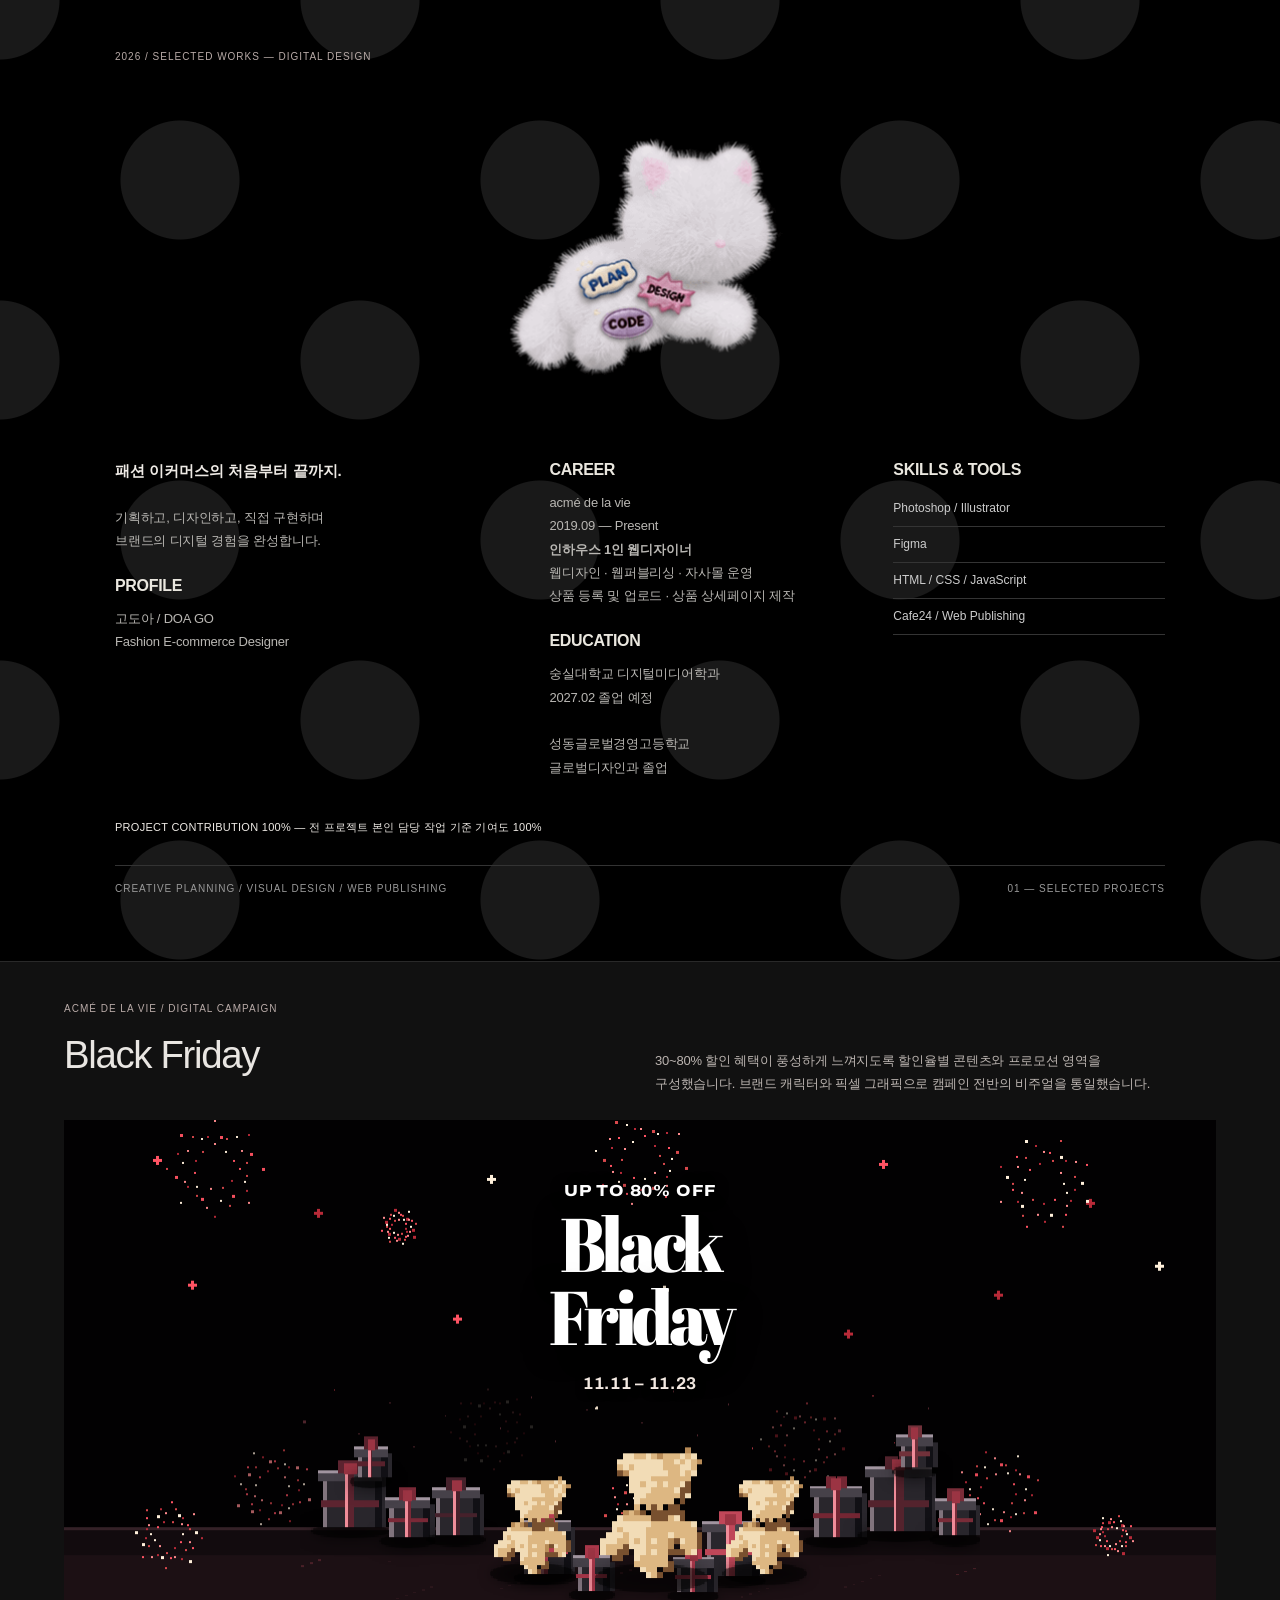
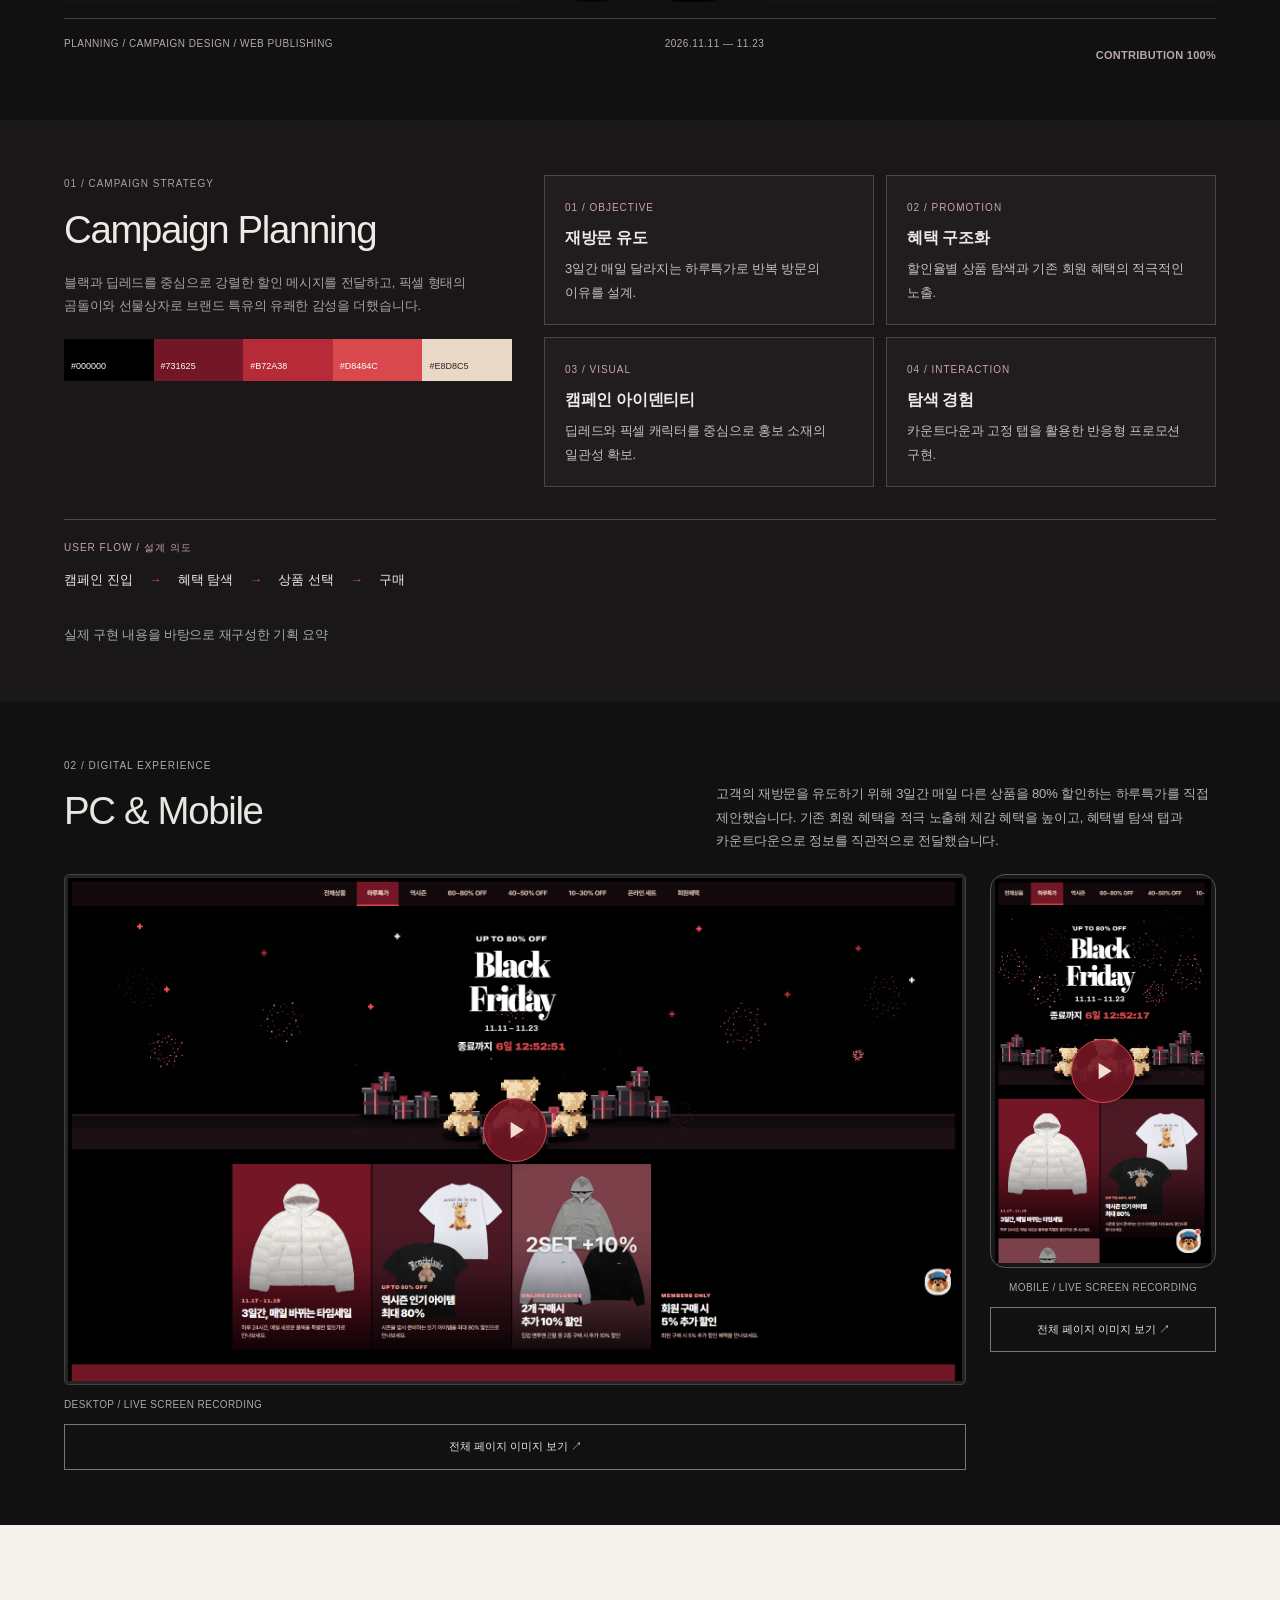
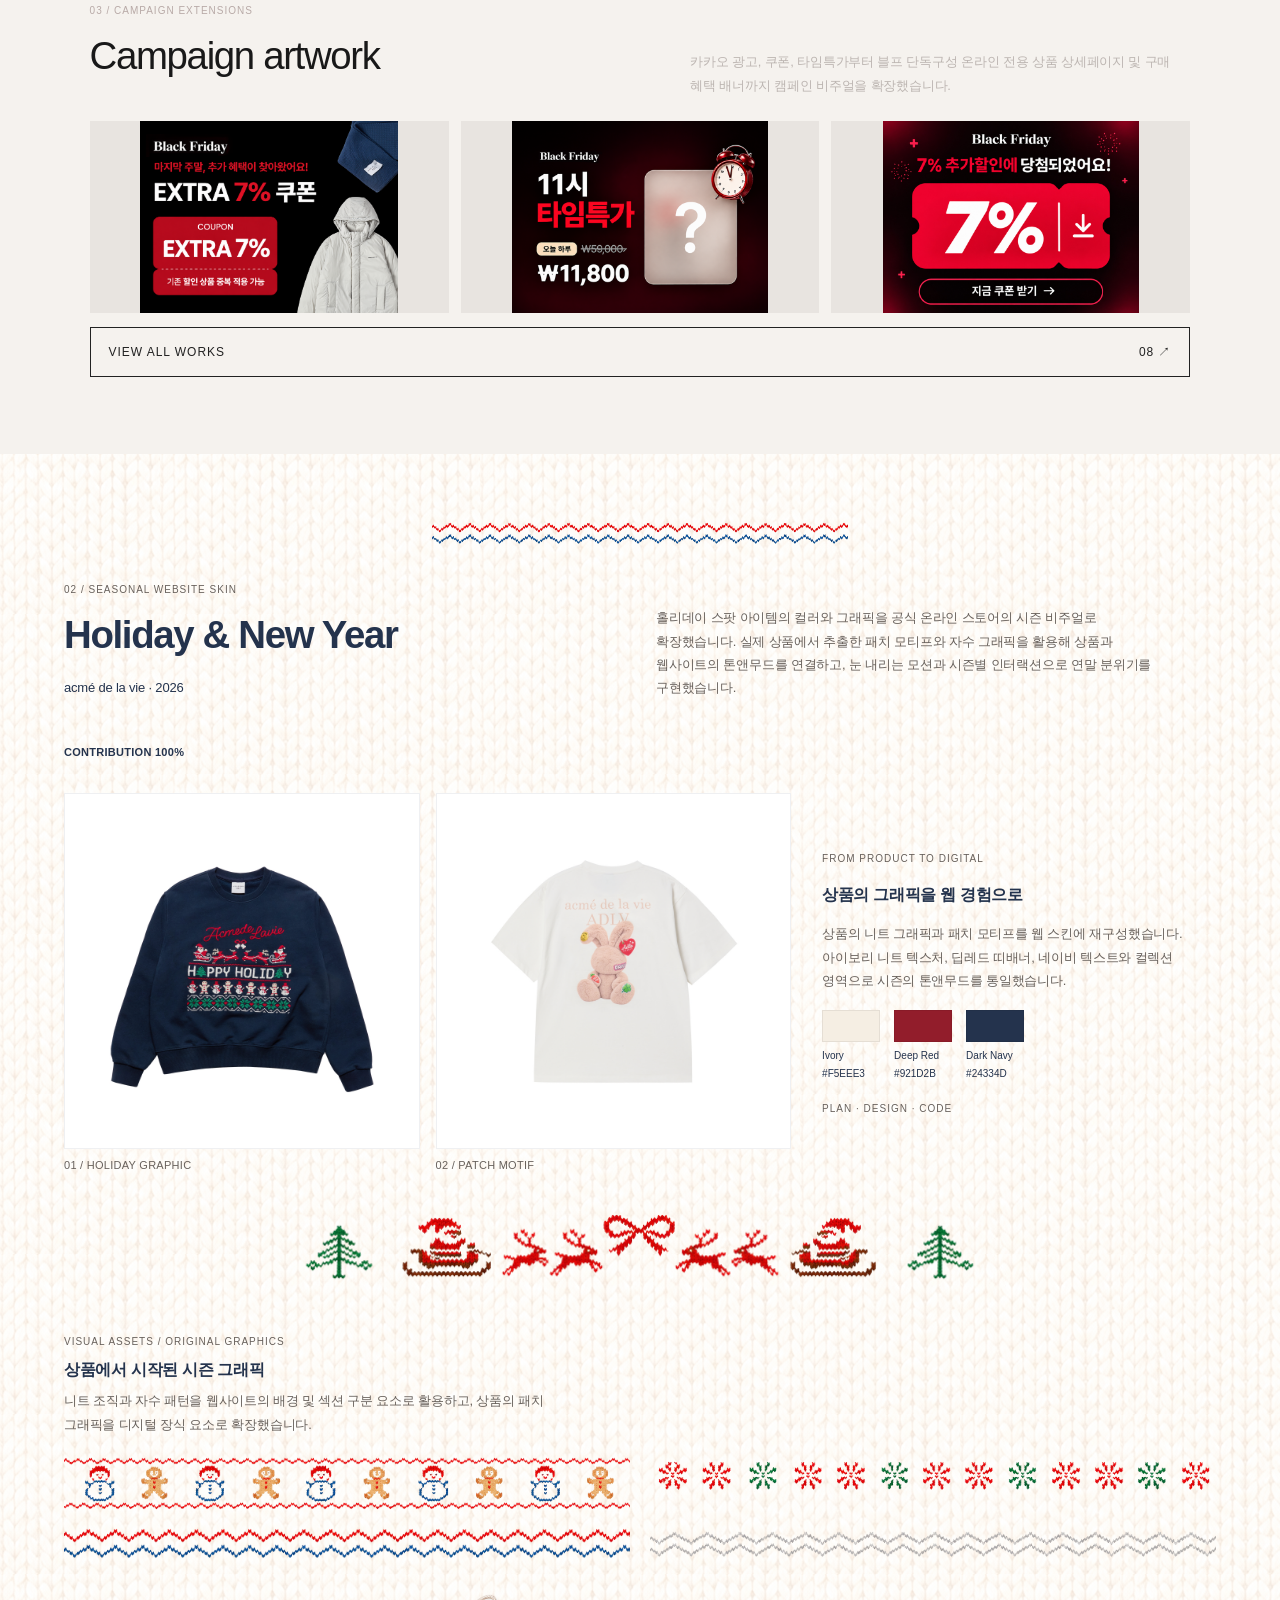
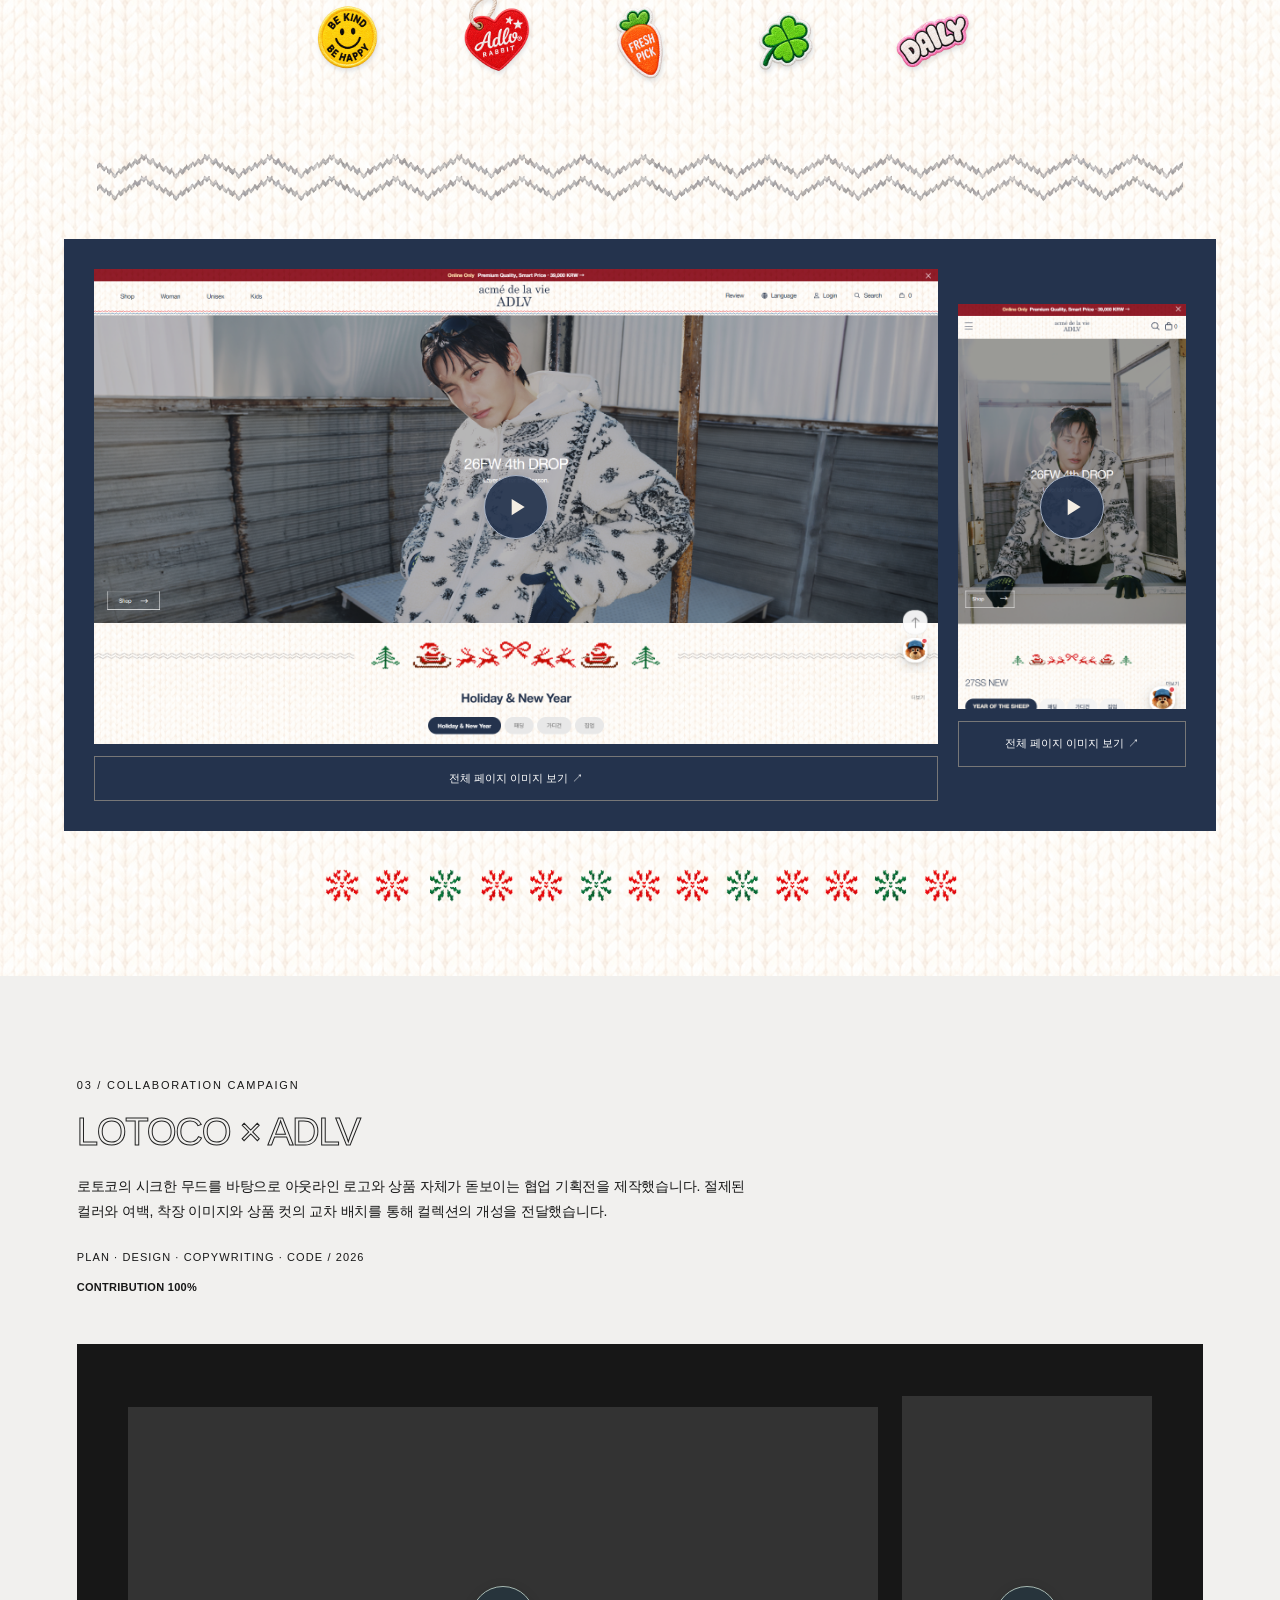
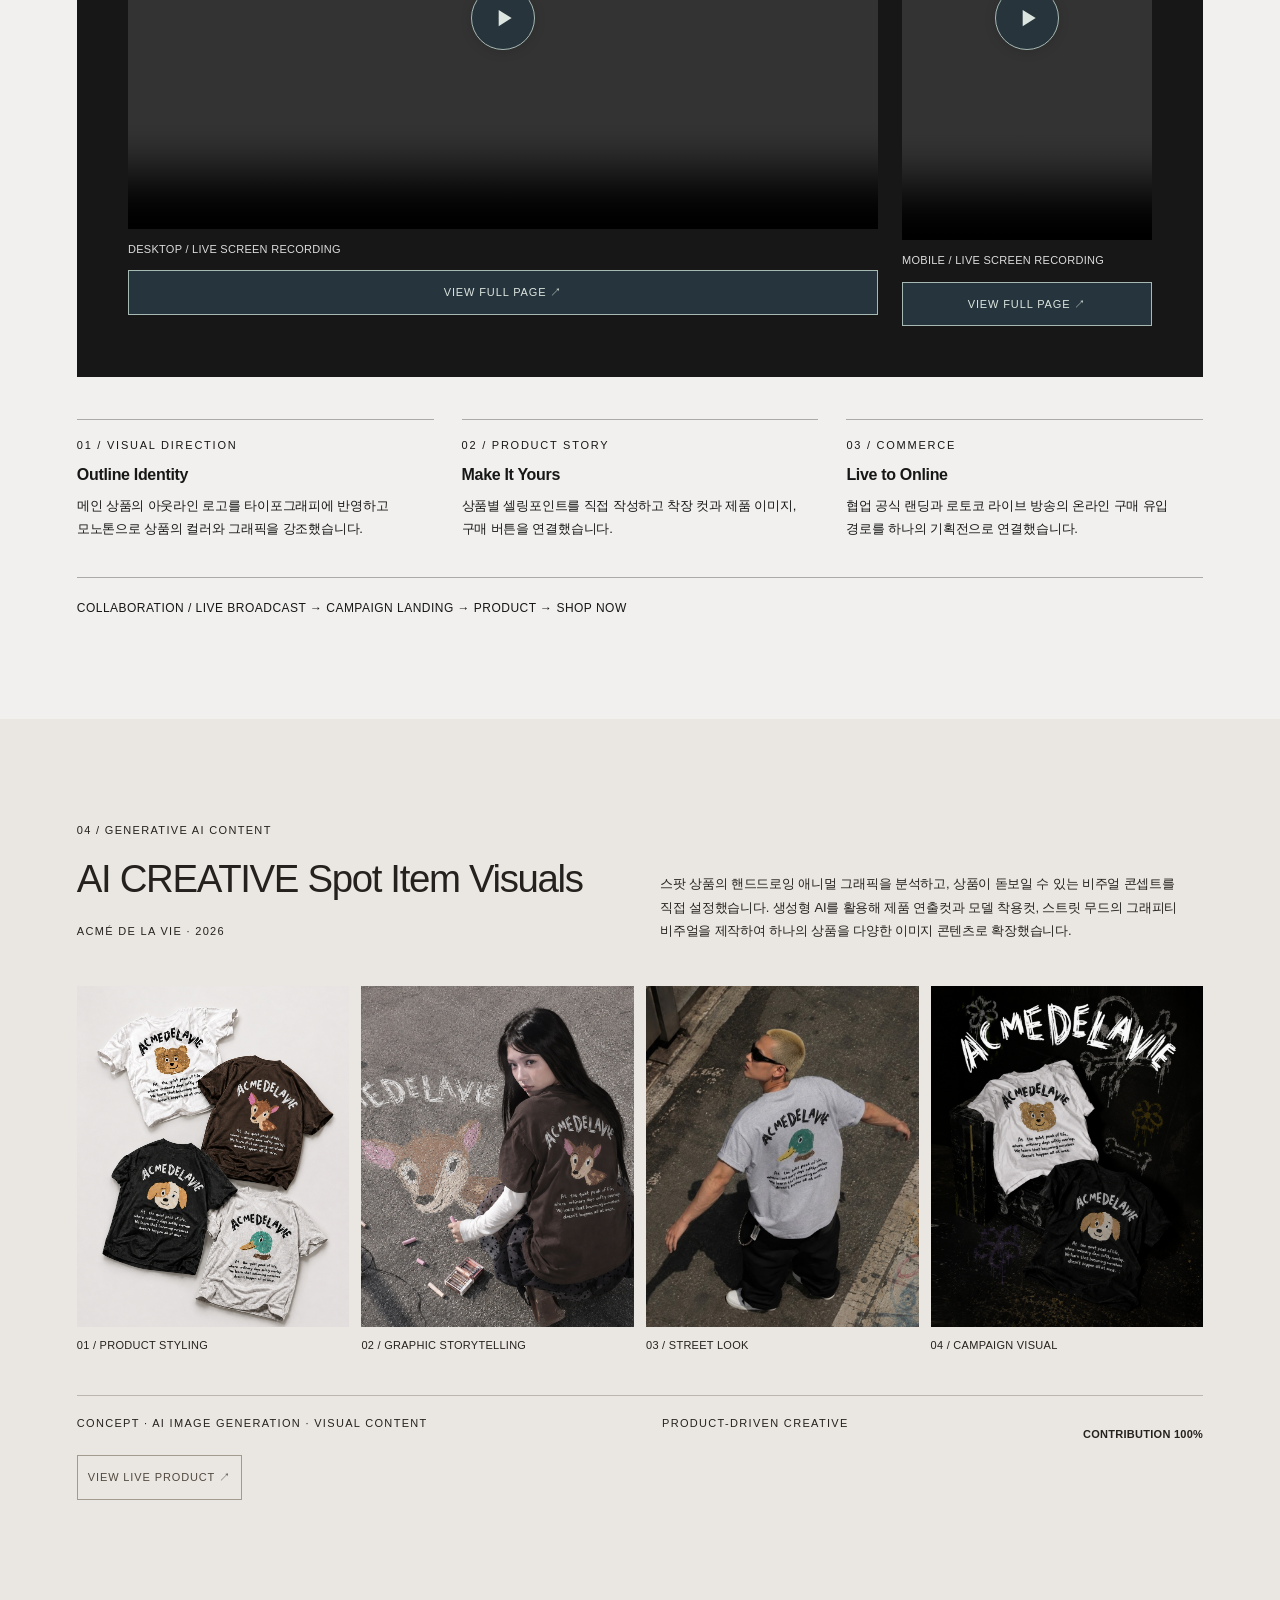
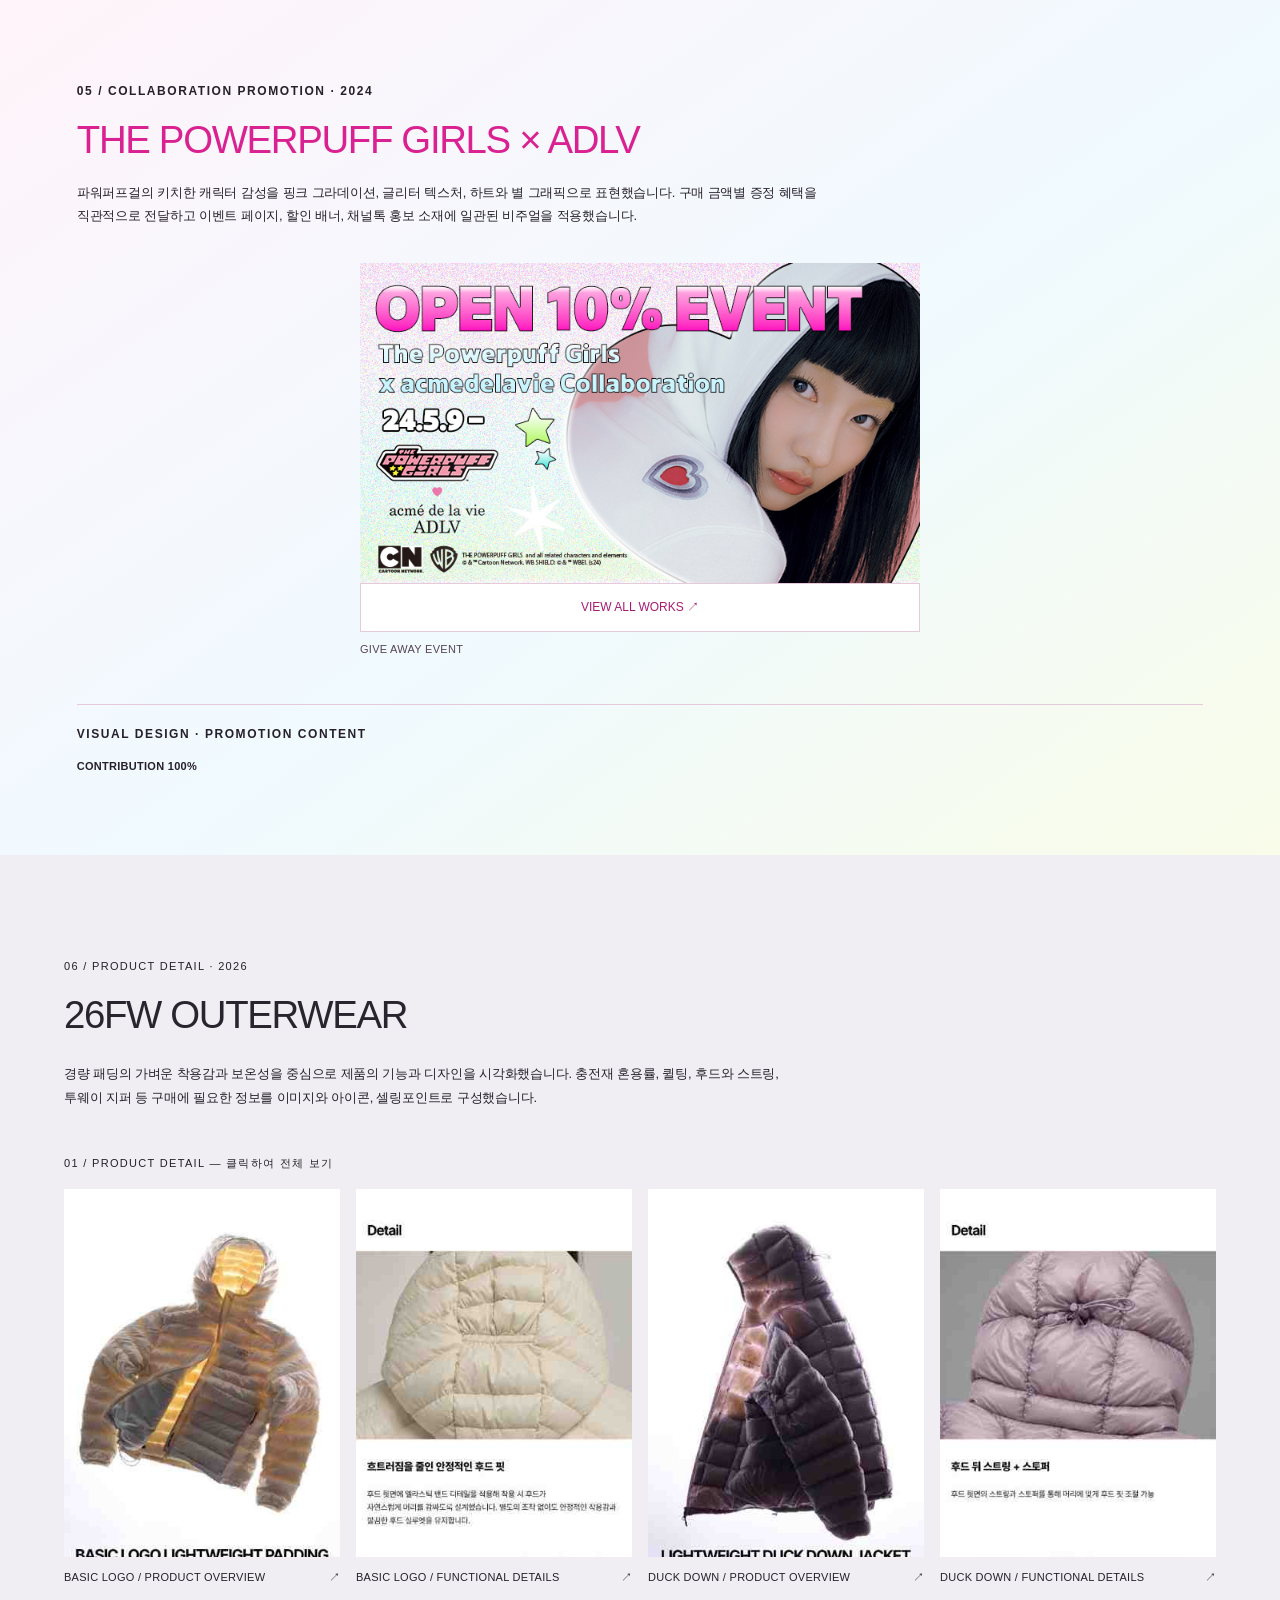
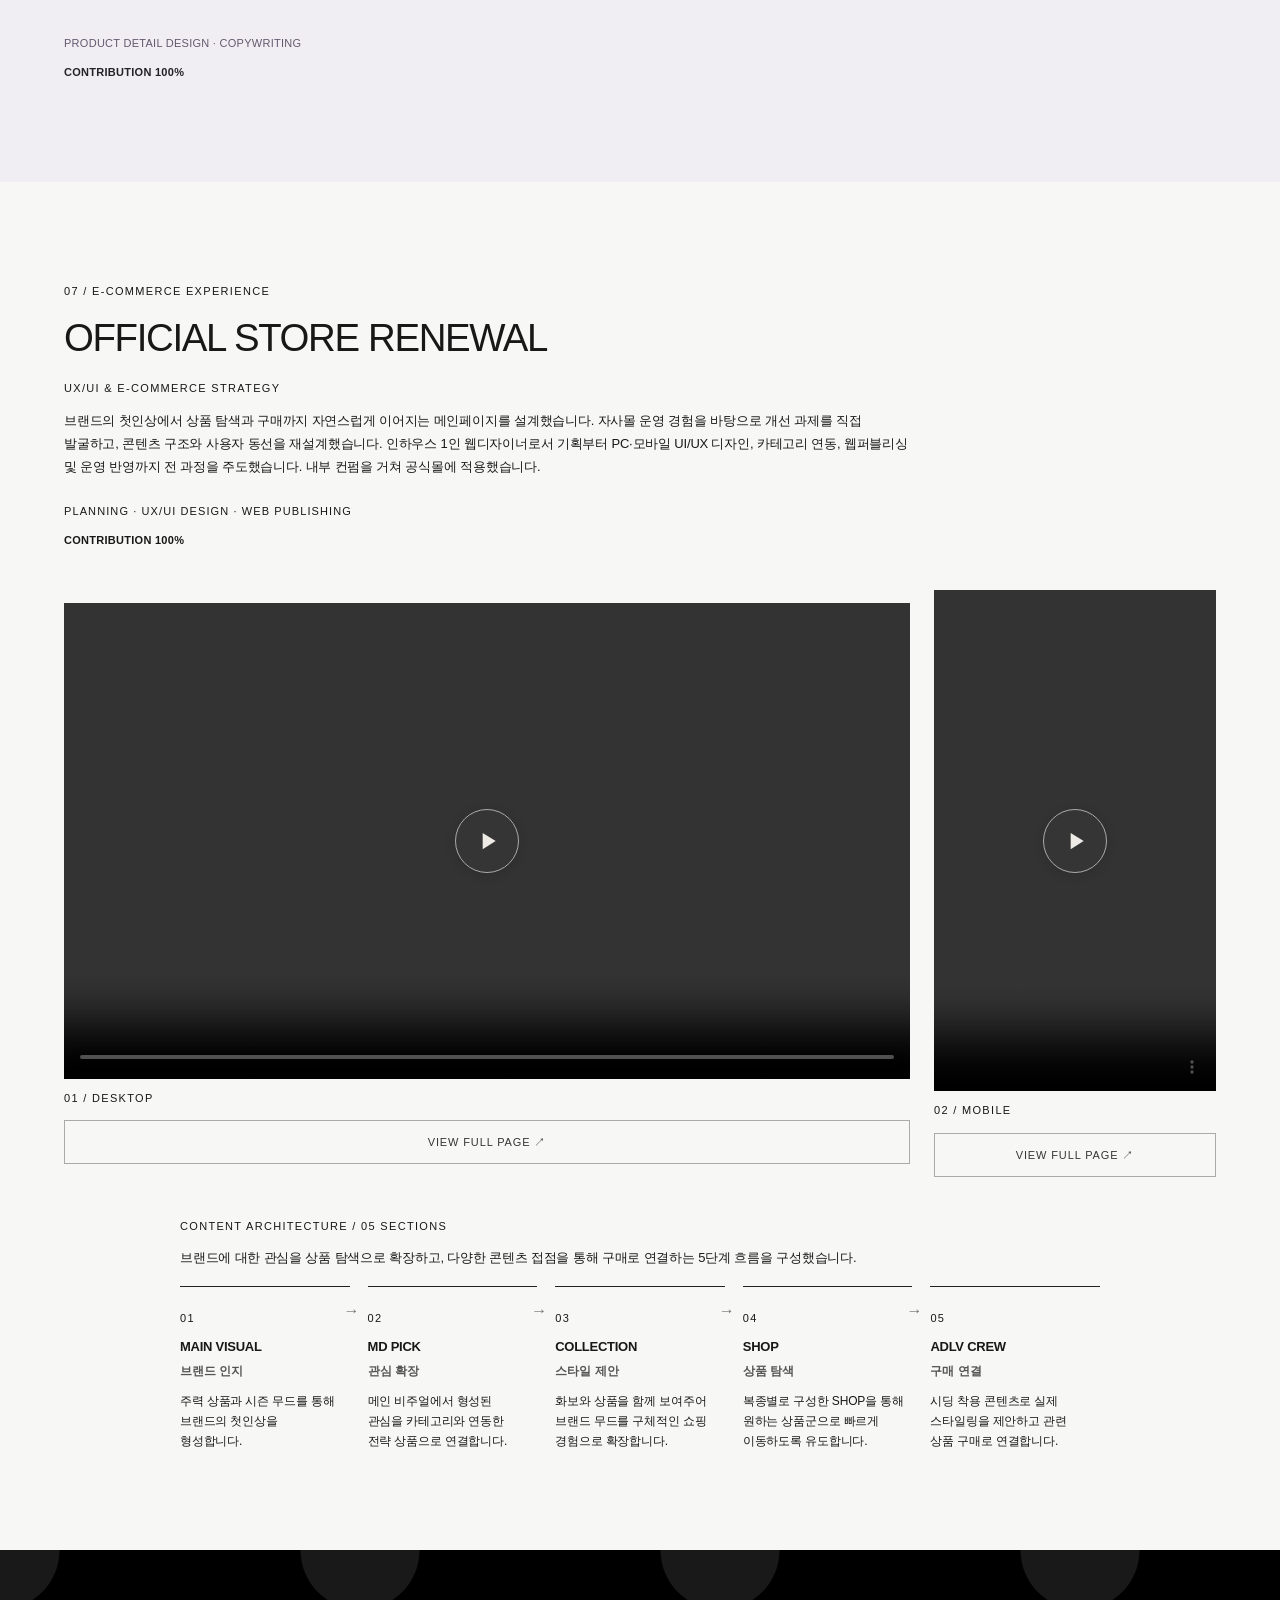
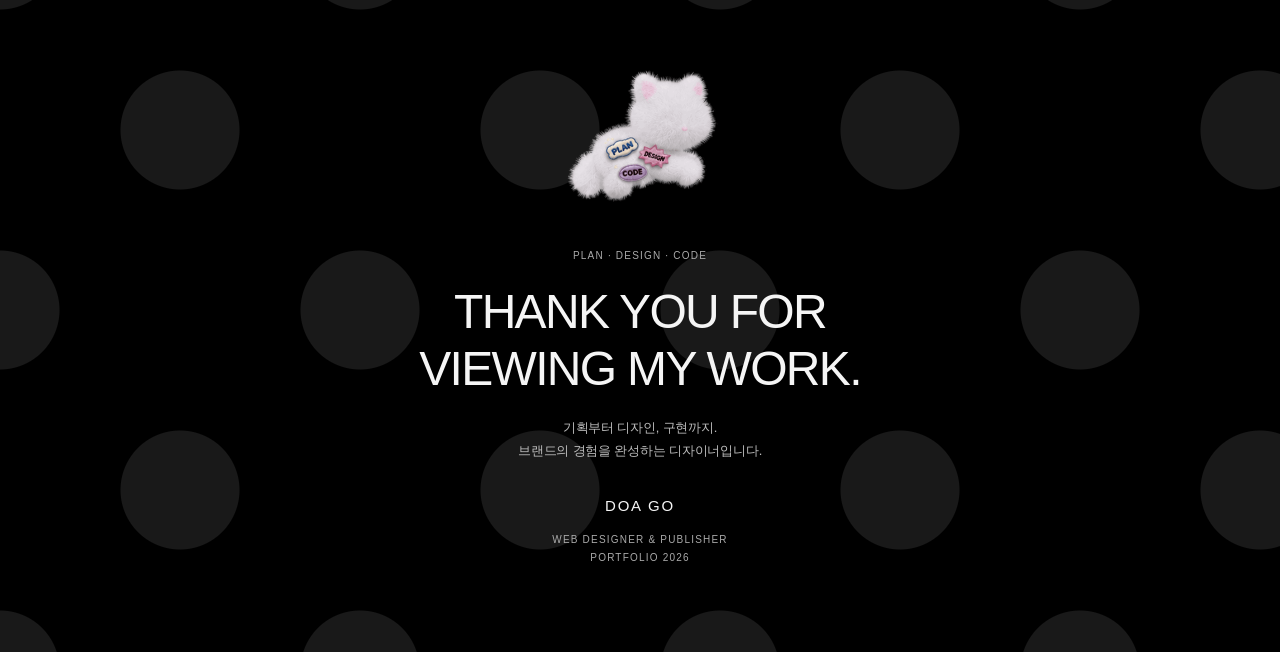
==== commit 58fbc8e0: "Update index.html" ====
--- a/index.html
+++ b/index.html
@@ -250,4 +250,27 @@
 <style id="responsive-type-refinement">
 html{-webkit-text-size-adjust:100%;text-size-adjust:100%}body{font-size:13px;line-height:1.75}body :is(p,h1,h2,h3,figcaption,small,.meta,.project-credit,.rv-label,.lc-meta,.ow-role,.profile-bottom){word-break:keep-all;overflow-wrap:anywhere;min-width:0}body :is(p,.copy,.lc-intro,.ow-intro,.opening-copy,.rv-flow p,.lc-points p,.profile-grid p){font-size:13px;line-height:1.8;letter-spacing:-.015em;white-space:normal}body :is(h1,h2,.holiday h2,.lotoco h2,.ai-project h2,.ppg h2,.ow-inner h2,.renewal-project h2){font-size:clamp(24px,3vw,40px);line-height:1.2;letter-spacing:-.035em;margin-block:14px 18px;text-wrap:balance}body :is(h3,.holiday .hol-source h3,.lc-points h3,.renewal-project .rv-flow h3){font-size:16px;line-height:1.4;letter-spacing:-.02em}body .profile-grid h3{font-size:11px;letter-spacing:.08em}body :is(figcaption,.project-credit,.contribution-note,.rv-role,.ow-role,.lc-meta){font-size:11px;line-height:1.6;letter-spacing:.025em}body :is(.meta,.labels,.profile-bottom,.lc-meta,.rv-role){flex-wrap:wrap;gap:8px 14px}body :is(.ai-project,.ppg) h2 br{display:none}body :is(.ai-project,.ppg) h2 br::after{content:' '}body .opening-title span{white-space:normal}body .portfolio-opening .opening-title{font-size:clamp(24px,2.8vw,34px);line-height:1.35}body .opening-copy{max-width:100%}body :is(.profile-grid,.rv-flow,.lc-points,.split)>*{min-width:0}body :is(img,video){max-width:100%}body .bf-view{white-space:normal;gap:8px;line-height:1.5}
 @media(max-width:600px){body{font-size:12px}body :is(h1,h2,.holiday h2,.lotoco h2,.ai-project h2,.ppg h2,.ow-inner h2,.renewal-project h2){font-size:clamp(22px,5.8vw,26px);line-height:1.25;margin-block:12px 14px}body :is(p,.copy,.lc-intro,.ow-intro,.opening-copy,.rv-flow p,.lc-points p,.profile-grid p){font-size:clamp(12px,3.2vw,13px);line-height:1.8;max-width:100%}body :is(h3,.holiday .hol-source h3,.lc-points h3,.renewal-project .rv-flow h3){font-size:14px}body .profile-grid h3{font-size:10px}body .portfolio-opening .opening-title{font-size:clamp(21px,5.5vw,26px)}body :is(figcaption,.project-credit,.contribution-note,.rv-role,.ow-role,.lc-meta){font-size:10px;line-height:1.65}body .paper-word{font-size:clamp(24px,8vw,40px)}body .profile-grid .paper-copy{font-size:13px}body .profile-grid .skill{font-size:11px}body :is(.meta,.labels,.profile-bottom){letter-spacing:.02em}body .bf-view{font-size:10px;padding:10px 12px}body .ppg-more button{font-size:11px;padding:11px 16px}}
-</style><style>.renewal-project .rv-architecture{width:100%;max-width:920px;margin:28px auto 0}.renewal-project .rv-architecture .rv-intro{margin:8px 0 0;max-width:680px}.renewal-project .rv-architecture .rv-flow{margin-top:16px;gap:18px}.renewal-project .rv-architecture .rv-flow article{padding:12px 8px 8px 0}.renewal-project .rv-architecture .rv-flow h3{font-size:13px;margin:6px 0;line-height:1.35}.renewal-project .rv-architecture .rv-flow p{font-size:12px;line-height:1.65}.renewal-project .rv-architecture .rv-flow article:not(:last-child)::after{right:-10px;top:10px}@media(max-width:760px){.renewal-project .rv-architecture{max-width:480px;margin-top:22px}.renewal-project .rv-architecture .rv-flow{grid-template-columns:1fr;gap:0}.renewal-project .rv-architecture .rv-flow article{padding:10px 22px 14px 0}.renewal-project .rv-architecture .rv-flow article:not(:last-child)::after{content:"↓";right:0;top:auto;bottom:3px}.renewal-project .rv-architecture .rv-flow p{font-size:12px}}</style><style id="bookend-dots">#portfolio-opening,.portfolio-ending{background-color:#000!important;background-image:radial-gradient(circle,#191919 0 59px,transparent 60px),radial-gradient(circle,#191919 0 59px,transparent 60px)!important;background-size:360px 360px!important;background-position:0 0,180px 180px!important}#portfolio-opening .opening-cat{background:transparent!important}#portfolio-opening .opening-cat img,.ending-cat{mix-blend-mode:screen}.portfolio-ending{box-sizing:border-box;min-height:78vh;display:flex;flex-direction:column;align-items:center;justify-content:center;text-align:center;padding:64px 24px;color:#f5f5f5;gap:12px}.portfolio-ending .ending-cat{width:clamp(110px,19vw,200px);height:auto;display:block}.portfolio-ending h2{font-size:clamp(26px,4vw,48px)!important;line-height:1.16;margin:6px 0!important;font-weight:500;letter-spacing:-.04em}.portfolio-ending p{color:#bcbcbc;margin:0 0 18px;word-break:keep-all}.ending-kicker{font-size:10px;letter-spacing:.12em;line-height:1.8;color:#aaa}.ending-name{font-size:15px;letter-spacing:.12em}@media(max-width:600px){#portfolio-opening,.portfolio-ending{background-size:240px 240px!important;background-position:0 0,120px 120px!important;background-image:radial-gradient(circle,#191919 0 39px,transparent 40px),radial-gradient(circle,#191919 0 39px,transparent 40px)!important}.portfolio-ending{min-height:65vh;padding:44px 20px}}</style><script>document.querySelectorAll('.recording-wrap').forEach(w=>{const v=w.querySelector('video'),b=w.querySelector('button');b.addEventListener('click',()=>{v.play().catch(()=>{});});v.addEventListener('play',()=>b.hidden=true);v.addEventListener('pause',()=>b.hidden=false);});</script><dialog id="extraFullDialog"><button type="button" aria-label="닫기">CLOSE ×</button><img alt="전체 페이지 이미지"/><p hidden>전체 페이지 이미지 준비 중</p></dialog><script>(function(){const d=document.getElementById('extraFullDialog'),img=d.querySelector('img'),msg=d.querySelector('p');d.querySelector('button').addEventListener('click',()=>d.close());img.addEventListener('error',()=>{img.style.display='none';msg.hidden=false});img.addEventListener('load',()=>{img.style.display='block';msg.hidden=true});document.querySelectorAll('[data-full-image]').forEach(b=>b.addEventListener('click',()=>{img.style.display='none';msg.hidden=true;img.src=b.dataset.fullImage;d.showModal()}));d.addEventListener('click',e=>{if(e.target===d){const r=d.getBoundingClientRect();if(e.clientX<r.left||e.clientX>r.right||e.clientY<r.top||e.clientY>r.bottom)d.close()}})})();</script><style id="reuse-full-page-cover">@media screen{.recording-wrap:has(.recording-cover[data-ratio="pc"]){aspect-ratio:16/9}.recording-wrap:has(.recording-cover[data-ratio="mobile"]){aspect-ratio:9/16}.recording-wrap:has(.recording-cover) video{width:100%;height:100%;object-fit:contain}.recording-wrap .recording-cover{position:absolute;inset:0;width:100%;height:100%;object-fit:cover;object-position:top center;z-index:1;pointer-events:none;border-radius:inherit}.recording-cover[hidden]{display:none!important}}@media print{.recording-cover{display:none!important}}</style><script>document.querySelectorAll('.recording-wrap').forEach(w=>{const v=w.querySelector('video'),c=w.querySelector('.recording-cover');if(!v||!c)return;c.addEventListener('error',()=>c.hidden=true);if(c.complete&&!c.naturalWidth)c.hidden=true;v.addEventListener('play',()=>c.hidden=true);});</script></body></html>+</style><style>.renewal-project .rv-architecture{width:100%;max-width:920px;margin:28px auto 0}.renewal-project .rv-architecture .rv-intro{margin:8px 0 0;max-width:680px}.renewal-project .rv-architecture .rv-flow{margin-top:16px;gap:18px}.renewal-project .rv-architecture .rv-flow article{padding:12px 8px 8px 0}.renewal-project .rv-architecture .rv-flow h3{font-size:13px;margin:6px 0;line-height:1.35}.renewal-project .rv-architecture .rv-flow p{font-size:12px;line-height:1.65}.renewal-project .rv-architecture .rv-flow article:not(:last-child)::after{right:-10px;top:10px}@media(max-width:760px){.renewal-project .rv-architecture{max-width:480px;margin-top:22px}.renewal-project .rv-architecture .rv-flow{grid-template-columns:1fr;gap:0}.renewal-project .rv-architecture .rv-flow article{padding:10px 22px 14px 0}.renewal-project .rv-architecture .rv-flow article:not(:last-child)::after{content:"↓";right:0;top:auto;bottom:3px}.renewal-project .rv-architecture .rv-flow p{font-size:12px}}</style><style id="bookend-dots">#portfolio-opening,.portfolio-ending{background-color:#000!important;background-image:radial-gradient(circle,#191919 0 59px,transparent 60px),radial-gradient(circle,#191919 0 59px,transparent 60px)!important;background-size:360px 360px!important;background-position:0 0,180px 180px!important}#portfolio-opening .opening-cat{background:transparent!important}#portfolio-opening .opening-cat img,.ending-cat{mix-blend-mode:screen}.portfolio-ending{box-sizing:border-box;min-height:78vh;display:flex;flex-direction:column;align-items:center;justify-content:center;text-align:center;padding:64px 24px;color:#f5f5f5;gap:12px}.portfolio-ending .ending-cat{width:clamp(110px,19vw,200px);height:auto;display:block}.portfolio-ending h2{font-size:clamp(26px,4vw,48px)!important;line-height:1.16;margin:6px 0!important;font-weight:500;letter-spacing:-.04em}.portfolio-ending p{color:#bcbcbc;margin:0 0 18px;word-break:keep-all}.ending-kicker{font-size:10px;letter-spacing:.12em;line-height:1.8;color:#aaa}.ending-name{font-size:15px;letter-spacing:.12em}@media(max-width:600px){#portfolio-opening,.portfolio-ending{background-size:240px 240px!important;background-position:0 0,120px 120px!important;background-image:radial-gradient(circle,#191919 0 39px,transparent 40px),radial-gradient(circle,#191919 0 39px,transparent 40px)!important}.portfolio-ending{min-height:65vh;padding:44px 20px}}</style><script>document.querySelectorAll('.recording-wrap').forEach(w=>{const v=w.querySelector('video'),b=w.querySelector('button');b.addEventListener('click',()=>{v.play().catch(()=>{});});v.addEventListener('play',()=>b.hidden=true);v.addEventListener('pause',()=>b.hidden=false);});</script><dialog id="extraFullDialog"><button type="button" aria-label="닫기">CLOSE ×</button><img alt="전체 페이지 이미지"/><p hidden>전체 페이지 이미지 준비 중</p></dialog><script>(function(){const d=document.getElementById('extraFullDialog'),img=d.querySelector('img'),msg=d.querySelector('p');d.querySelector('button').addEventListener('click',()=>d.close());img.addEventListener('error',()=>{img.style.display='none';msg.hidden=false});img.addEventListener('load',()=>{img.style.display='block';msg.hidden=true});document.querySelectorAll('[data-full-image]').forEach(b=>b.addEventListener('click',()=>{img.style.display='none';msg.hidden=true;img.src=b.dataset.fullImage;d.showModal()}));d.addEventListener('click',e=>{if(e.target===d){const r=d.getBoundingClientRect();if(e.clientX<r.left||e.clientX>r.right||e.clientY<r.top||e.clientY>r.bottom)d.close()}})})();</script><style id="reuse-full-page-cover">@media screen{.recording-wrap:has(.recording-cover[data-ratio="pc"]){aspect-ratio:16/9}.recording-wrap:has(.recording-cover[data-ratio="mobile"]){aspect-ratio:9/16}.recording-wrap:has(.recording-cover) video{width:100%;height:100%;object-fit:contain}.recording-wrap .recording-cover{position:absolute;inset:0;width:100%;height:100%;object-fit:cover;object-position:top center;z-index:1;pointer-events:none;border-radius:inherit}.recording-cover[hidden]{display:none!important}}@media print{.recording-cover{display:none!important}}</style><script>document.querySelectorAll('.recording-wrap').forEach(w=>{const v=w.querySelector('video'),c=w.querySelector('.recording-cover');if(!v||!c)return;c.addEventListener('error',()=>c.hidden=true);if(c.complete&&!c.naturalWidth)c.hidden=true;v.addEventListener('play',()=>c.hidden=true);});</script><style id="final-print-fix">
+@page {size:A4 landscape;margin:8mm}
+@media print {
+html,body{width:100%!important;min-width:0!important;overflow:visible!important}
+body>.print-sheet{min-height:0!important;max-height:none!important;height:auto!important;padding:5mm!important;break-inside:auto!important;page-break-inside:auto!important;box-sizing:border-box!important}
+body>.print-sheet *{min-width:0;scroll-behavior:auto!important}
+body>.print-sheet :is(h1,h2,h3,.eyebrow){break-after:avoid!important}
+body>.print-sheet :is(figure,article,.recording-wrap){break-inside:avoid!important}
+body .recording-wrap,body .recording-wrap:has(.print-replaced-video){display:block!important;position:relative!important;width:100%!important;height:auto!important;overflow:hidden!important;aspect-ratio:16/9!important;max-height:65mm!important}
+body .recording-wrap:has([data-ratio="mobile"]){aspect-ratio:9/16!important;max-height:65mm!important;width:auto!important;margin:auto!important}
+body .recording-wrap .recording-cover{display:block!important;position:absolute!important;inset:0!important;width:100%!important;height:100%!important;max-height:none!important;object-fit:cover!important;object-position:top!important;opacity:1!important;visibility:visible!important;transform:none!important}
+body :is(video,.print-recording,.recording-play,dialog,.extra-full-view,.bf-full-trigger,.hol-label button,.portfolio-image-view,.live-product-link){display:none!important}
+body :is(.motionstage,.hol-motion,.lc-stage,.rv-media){display:grid!important;grid-template-columns:minmax(0,3fr) minmax(0,1fr)!important;gap:4mm!important;break-inside:avoid!important}
+body :is(.monitor,.phone,.desktop,.hol-mobile){height:auto!important;min-height:0!important;max-width:100%!important}
+body .hero #adlvBF .bfBanner{max-height:95mm!important}
+body .portfolio-ending{min-height:0!important}
+body :is(.bf-preview,.ai-grid,.ow-grid,.lc-points,.rv-flow){break-inside:avoid!important}
+}
+</style>
+<style id="ai-spot-image-cover">
+.ai-project .ai-grid figure img{width:100%;aspect-ratio:4/5;object-fit:cover!important;object-position:center;background:transparent;display:block;}
+@media print{body .ai-project .ai-grid figure img{object-fit:cover!important;object-position:center;background:transparent!important;}}
+</style>
+</body></html>
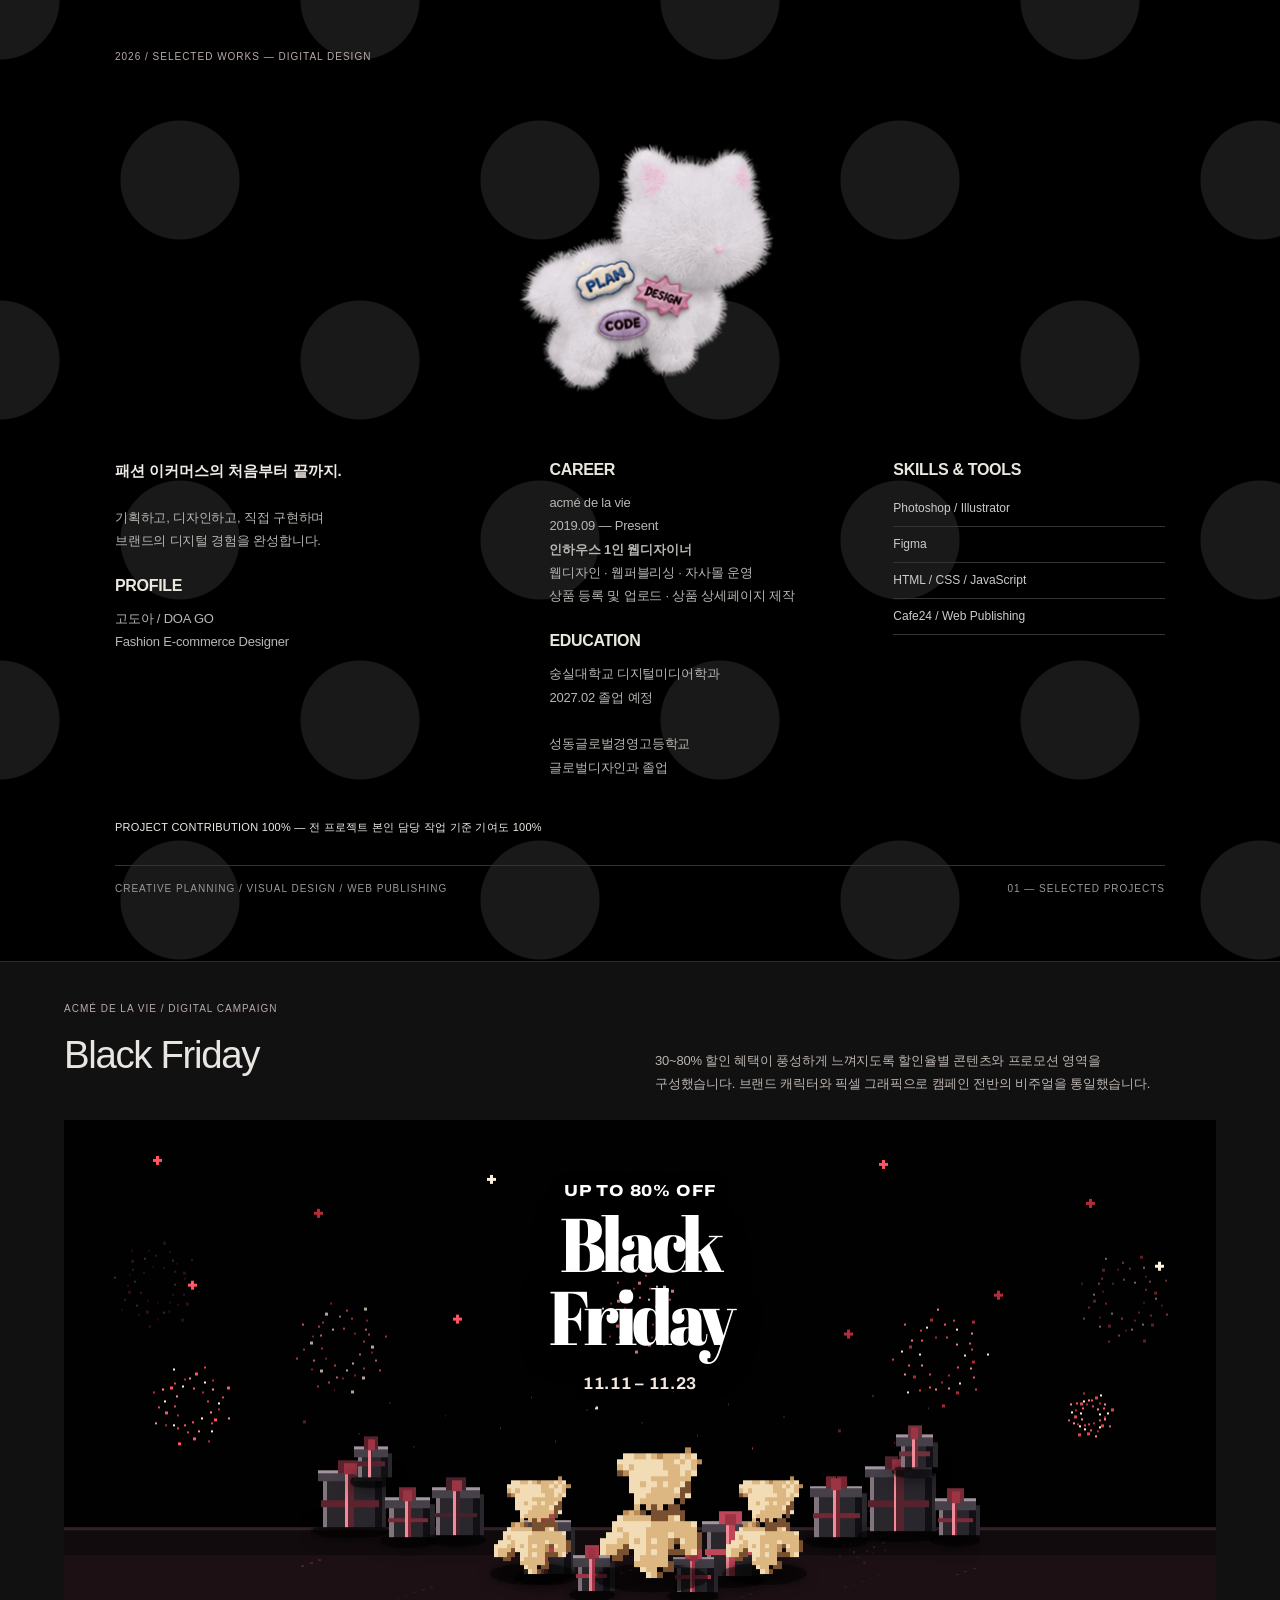
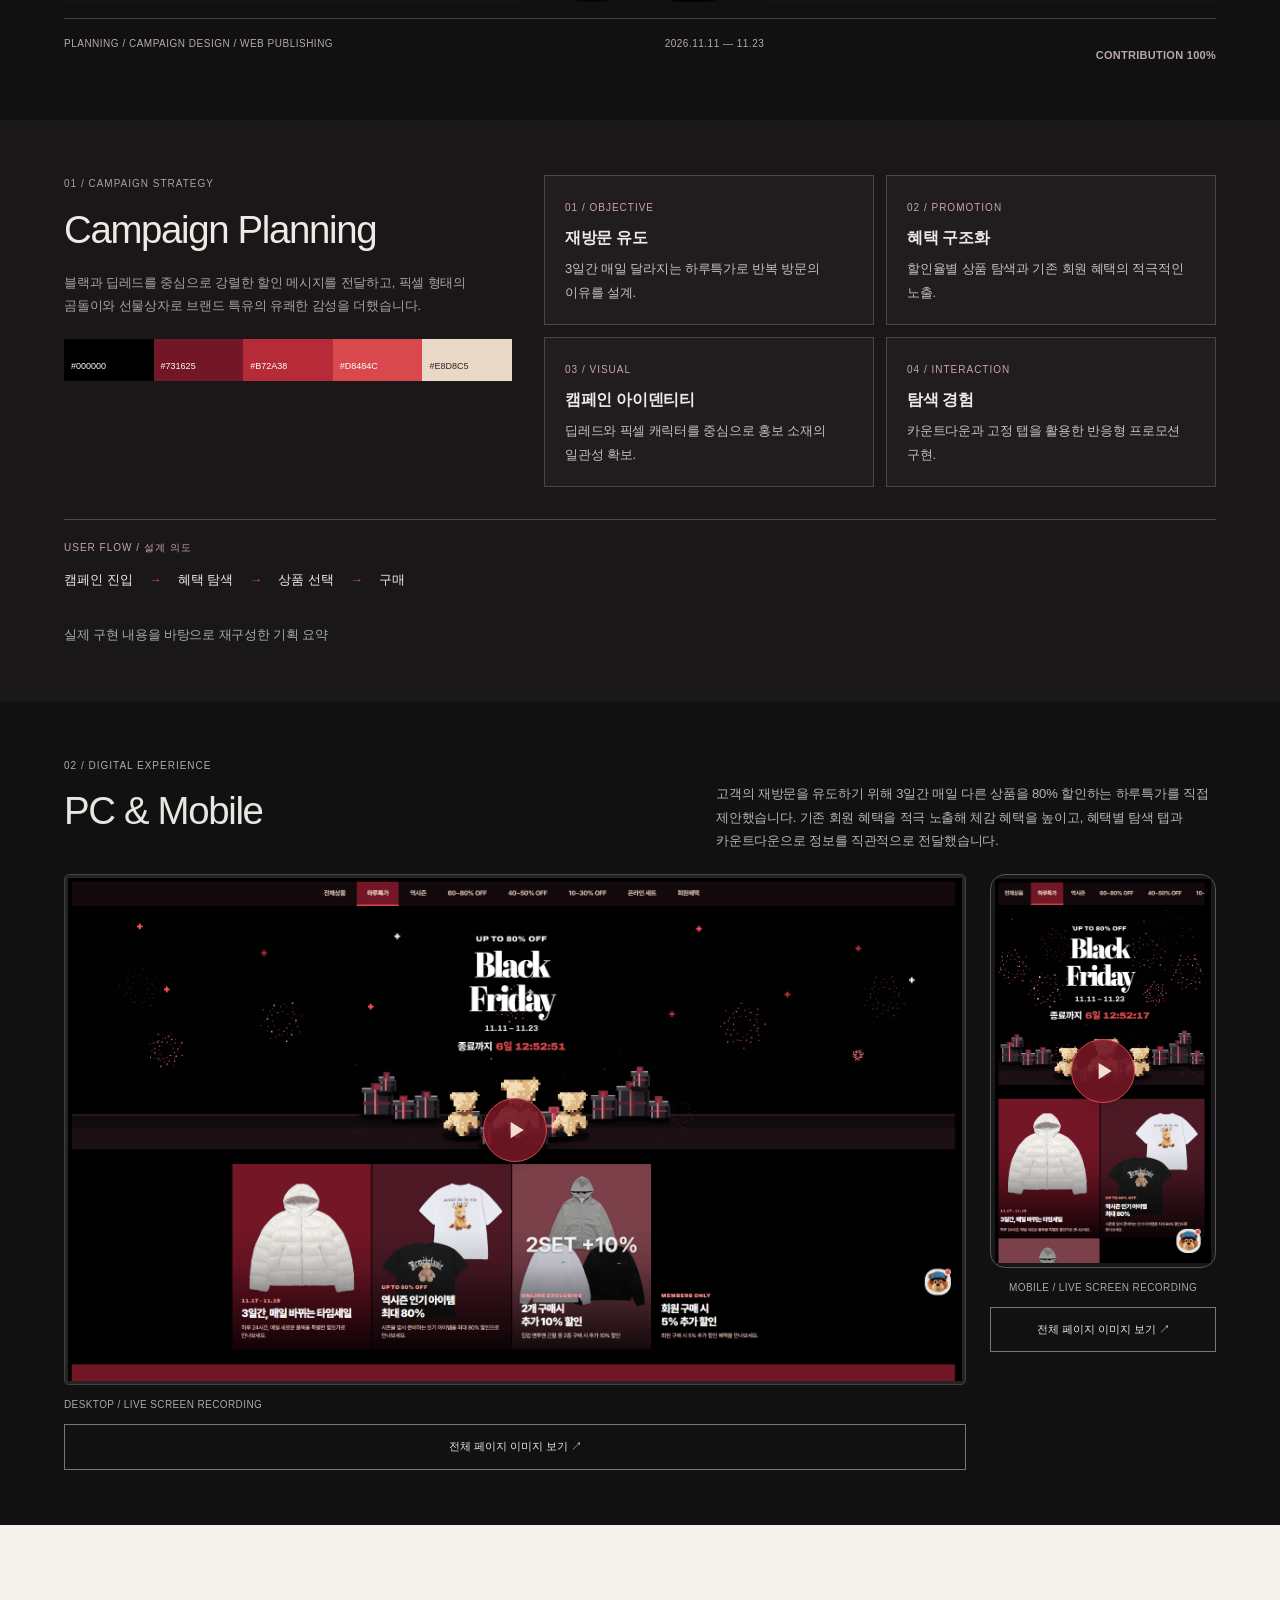
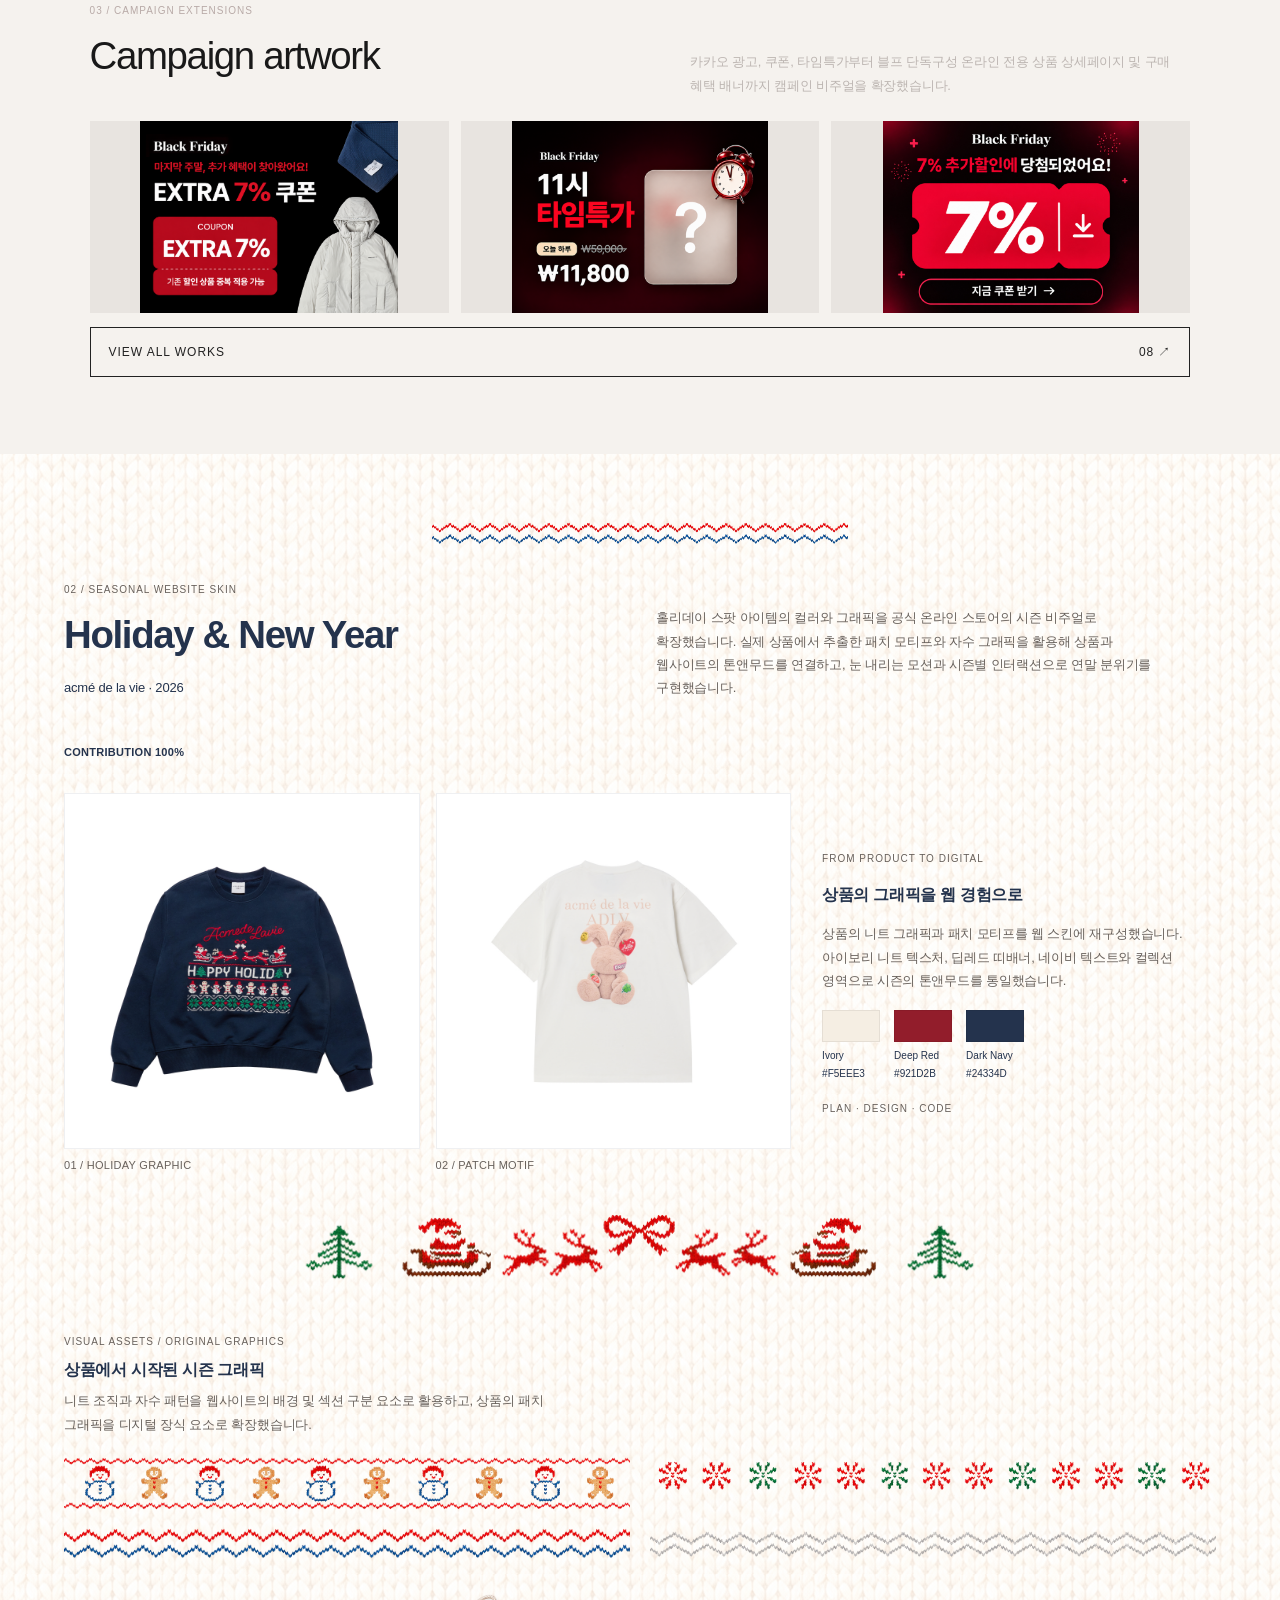
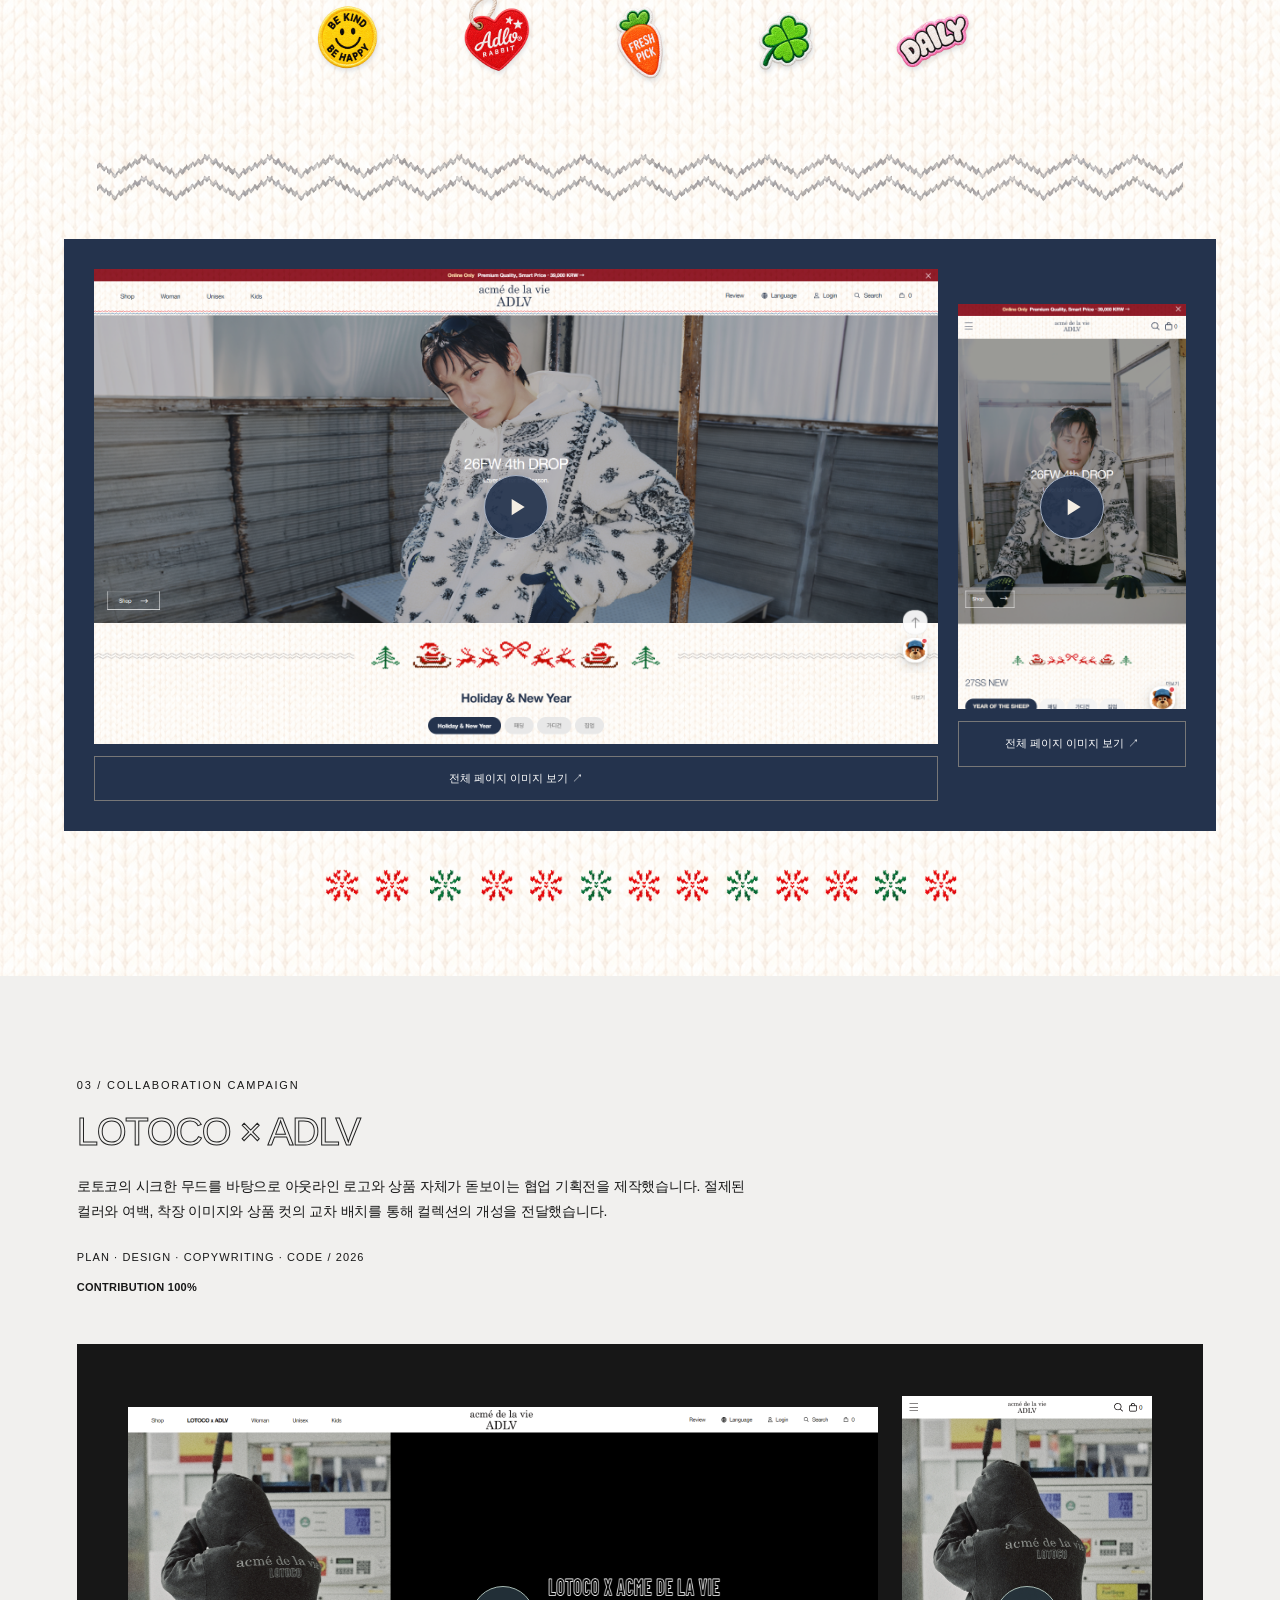
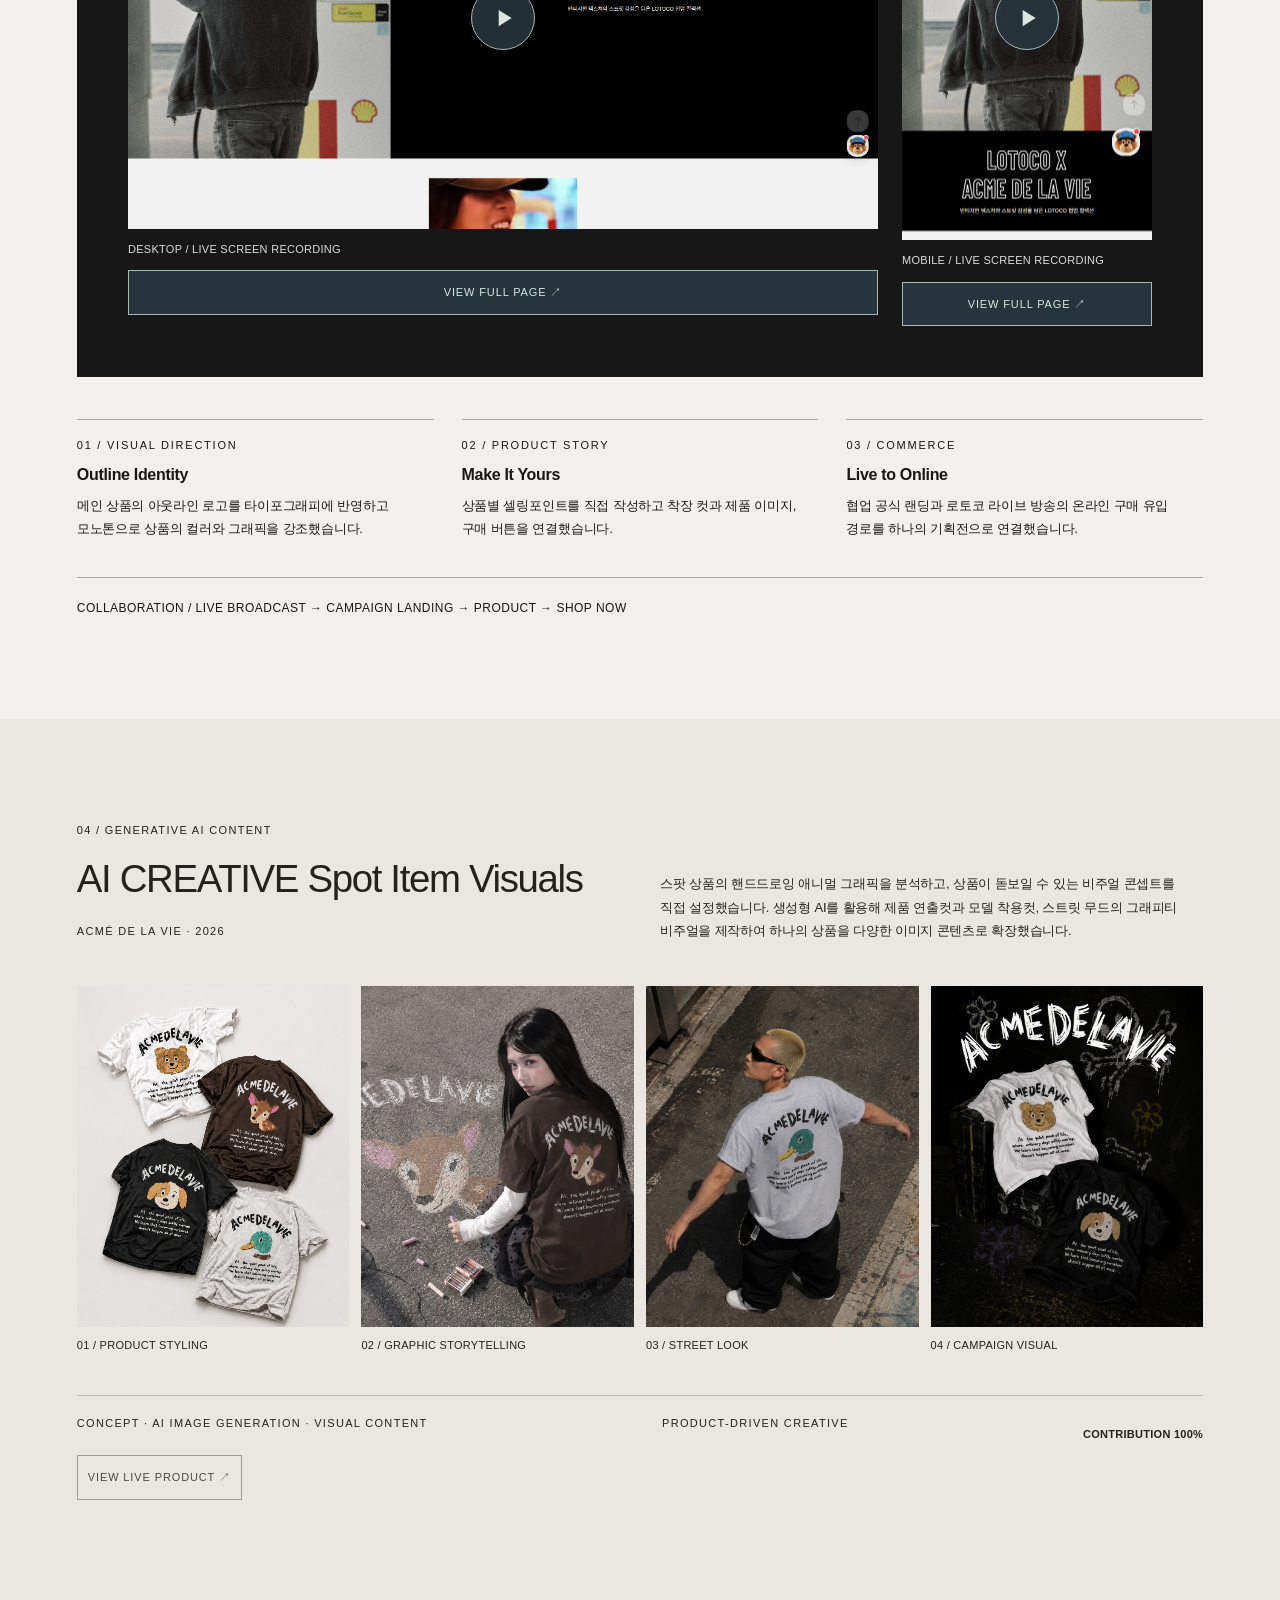
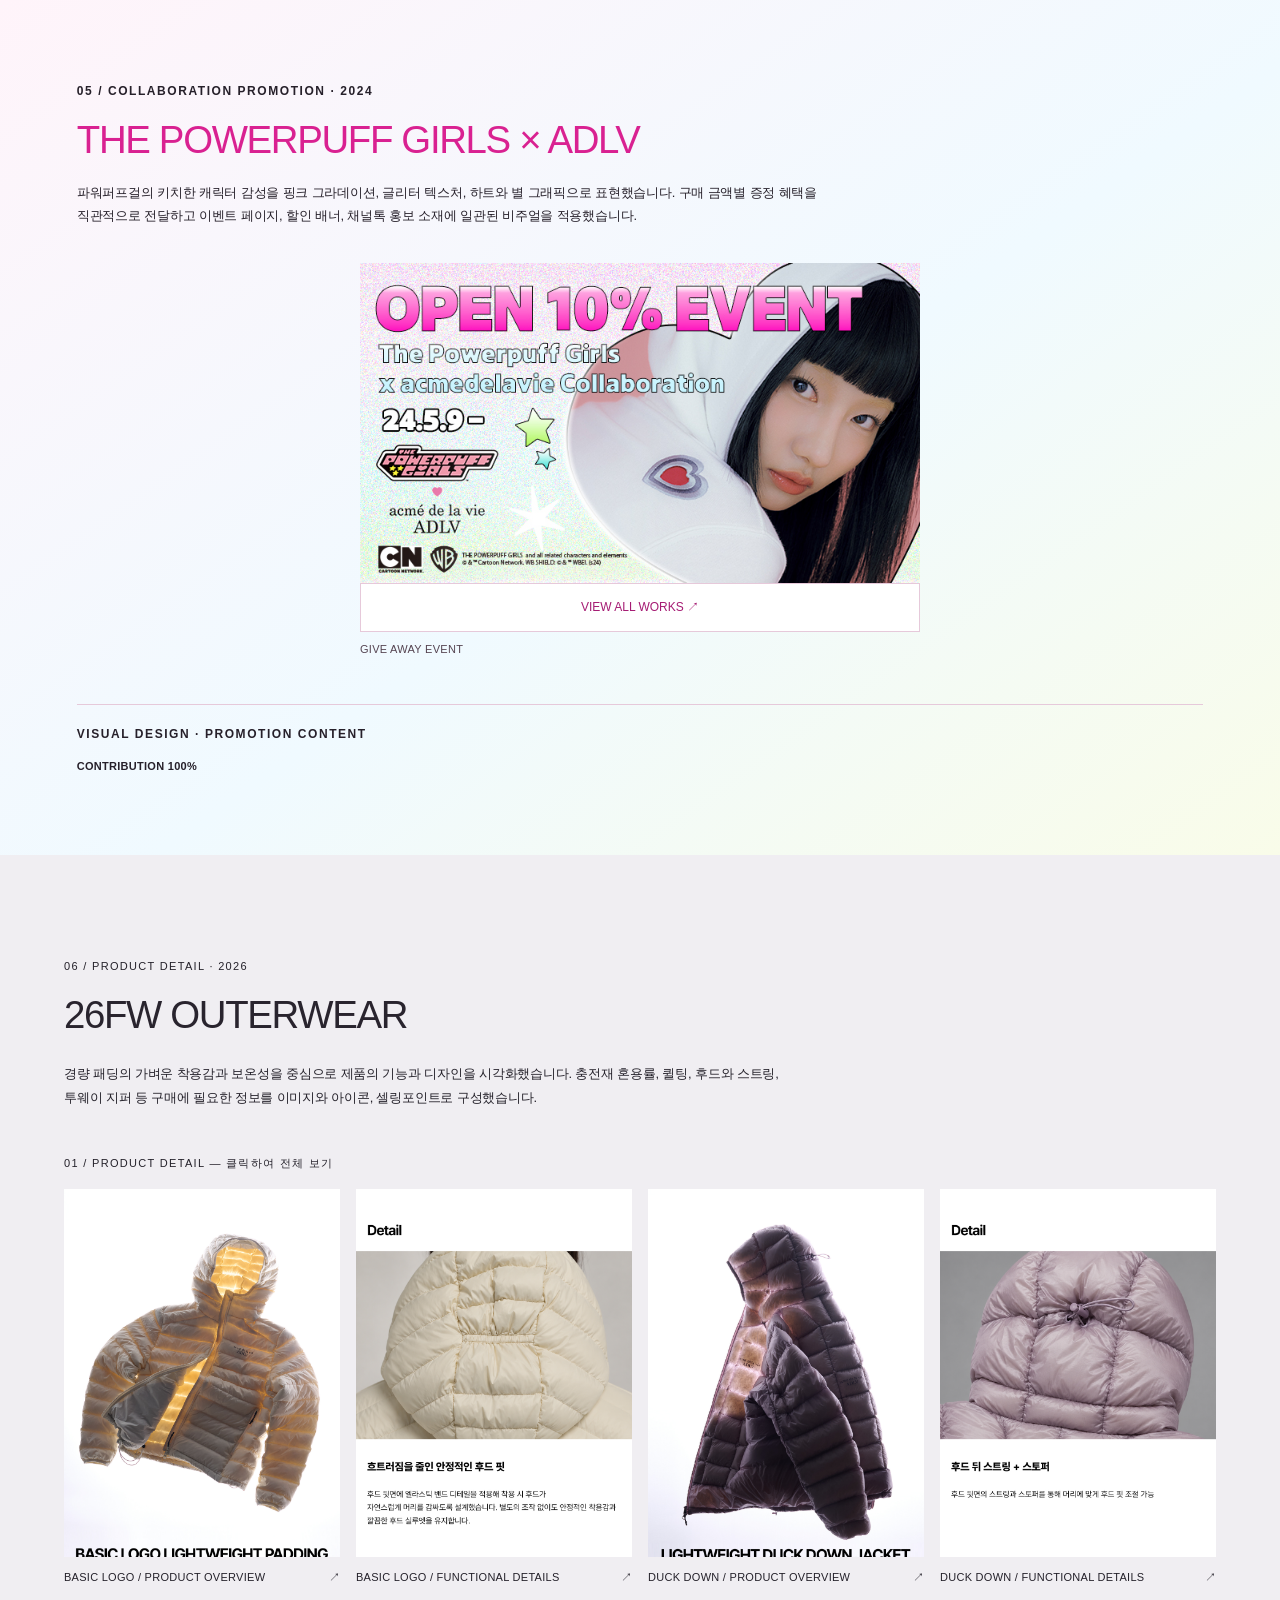
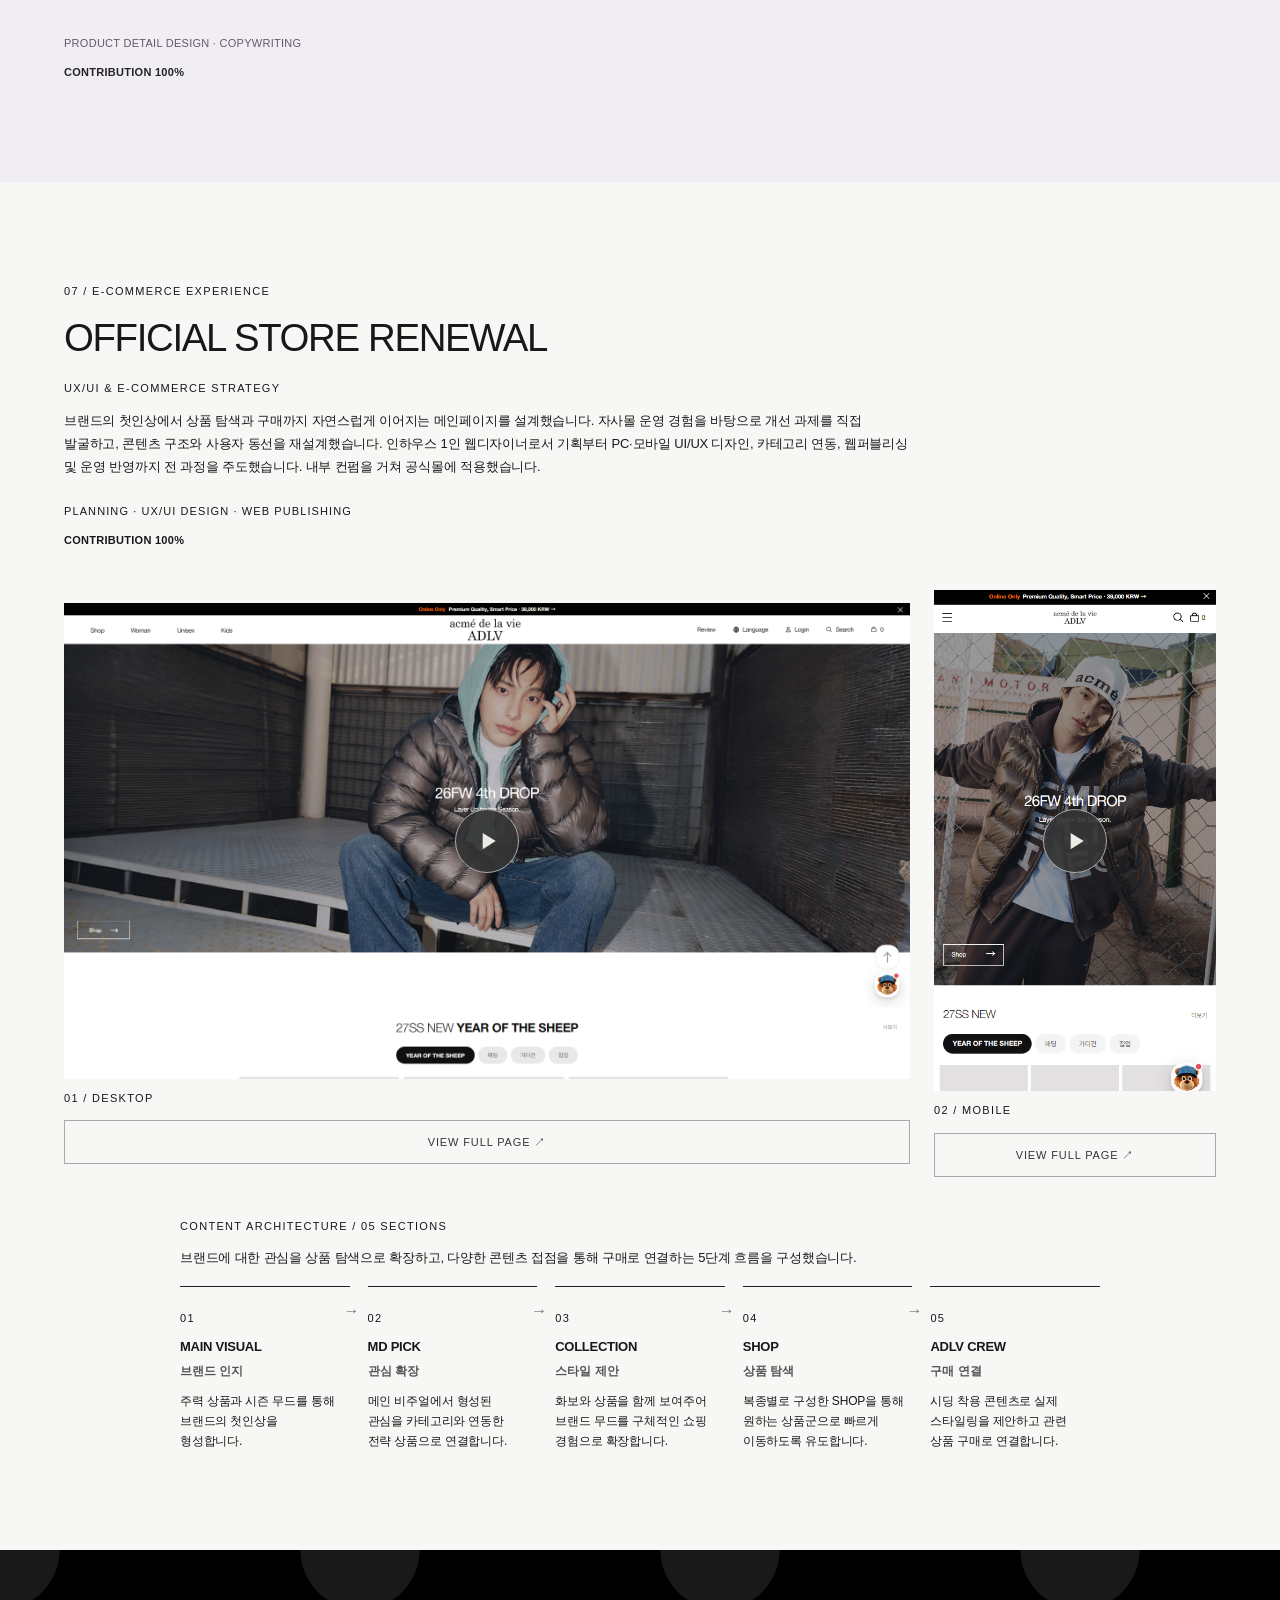
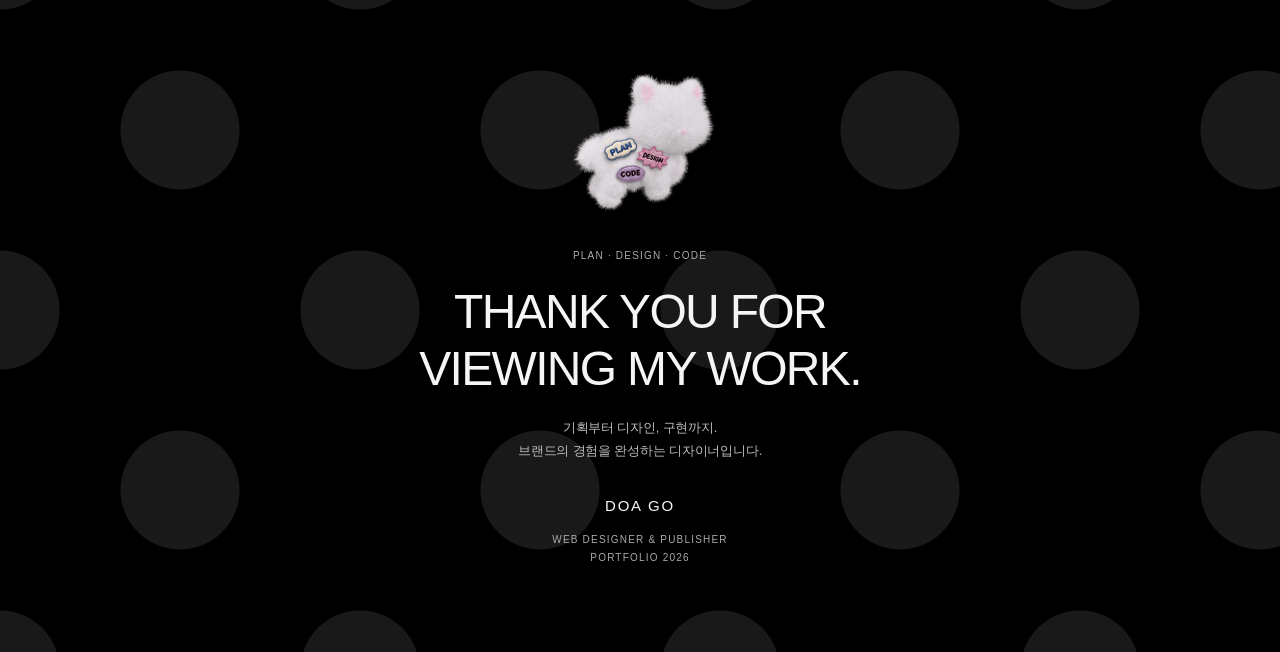
==== commit a5b42b90: "Update index.html" ====
--- a/index.html
+++ b/index.html
@@ -42,7 +42,7 @@
 body .recording-wrap .recording-play{background:var(--play-bg);color:var(--play-ink);border:1px solid var(--play-border);box-shadow:0 2px 12px #0002}
 body .recording-wrap .recording-play:hover{background:var(--play-hover)}
 body .recording-wrap .recording-play:focus-visible{outline:2px solid var(--play-border);outline-offset:4px}
-</style><style>.extra-full-view,.live-product-link{display:block;width:100%;box-sizing:border-box;margin:12px 0 0;padding:13px 10px;border:1px solid currentColor;background:transparent;color:inherit;font:inherit;font-size:11px;letter-spacing:.08em;text-align:center;text-decoration:none;cursor:pointer;white-space:normal;line-height:1.5}.lotoco .extra-full-view{color:#dce5df;background:#26343d;border-color:#a6b9b2}.renewal-project .extra-full-view{color:#353535;border-color:#aaa}.live-product-link{width:fit-content;color:#51483e;border-color:#a49b90}#extraFullDialog{width:min(1100px,94vw);max-height:90vh;padding:16px;box-sizing:border-box;border:0;background:#f5f3ef;color:#222;overflow:auto}#extraFullDialog::backdrop{background:#000b}#extraFullDialog img{width:auto;max-width:100%;height:auto;margin:auto}#extraFullDialog button{position:sticky;top:0;display:block;margin:0 0 12px auto;padding:10px 18px;background:#333;color:#fff;border:0;cursor:pointer}#extraFullDialog p{text-align:center;padding:24px}@media print{.extra-full-view,.live-product-link{display:none!important}}</style></head><body><section class="portfolio-opening print-sheet" id="portfolio-opening"><div class="profile-inner"><div class="eyebrow">2026 / SELECTED WORKS — DIGITAL DESIGN</div><div class="opening-cat"><img alt="PLAN · DESIGN · CODE" src="assets/01-profile/running-cat.gif"/></div><div class="profile-grid"><div><div class="paper-copy">패션 이커머스의 처음부터 끝까지.</div><p>기획하고, 디자인하고, 직접 구현하며<br/>브랜드의 디지털 경험을 완성합니다.</p><h3>PROFILE</h3><p>고도아 / DOA GO<br/>Fashion E-commerce Designer</p></div><div><h3>CAREER</h3><p>acmé de la vie<br/>2019.09 — Present<br/><strong>인하우스 1인 웹디자이너</strong><br/>웹디자인 · 웹퍼블리싱 · 자사몰 운영<br/>상품 등록 및 업로드 · 상품 상세페이지 제작</p><h3>EDUCATION</h3><p>숭실대학교 디지털미디어학과<br/>2027.02 졸업 예정<br/><br/>성동글로벌경영고등학교<br/>글로벌디자인과 졸업</p></div><div><h3>SKILLS &amp; TOOLS</h3><span class="skill">Photoshop / Illustrator</span><span class="skill">Figma</span><span class="skill">HTML / CSS / JavaScript</span><span class="skill">Cafe24 / Web Publishing</span></div></div><div class="contribution-note">PROJECT CONTRIBUTION 100% — 전 프로젝트 본인 담당 작업 기준 기여도 100%</div><div class="profile-bottom"><span>CREATIVE PLANNING / VISUAL DESIGN / WEB PUBLISHING</span><span>01 — SELECTED PROJECTS</span></div></div><a class="print-portfolio-link" href="https://doa00.github.io/portfolio/">ONLINE PORTFOLIO · https://doa00.github.io/portfolio/</a></section><section class="hero print-sheet"><div class="intro"><div><div class="eyebrow">acmé de la vie / Digital campaign</div><h1>Black Friday</h1></div><p>30~80% 할인 혜택이 풍성하게 느껴지도록 할인율별 콘텐츠와 프로모션 영역을 구성했습니다. 브랜드 캐릭터와 픽셀 그래픽으로 캠페인 전반의 비주얼을 통일했습니다.</p></div><div class="stage"><div class="desktop"><div class="monitor"><div id="adlvBF"><section aria-label="블랙프라이데이 배너. 픽셀 곰돌이와 선물상자, 폭죽 애니메이션" class="bfBanner" id="adlv-pixel-candle">
+</style><style>.extra-full-view,.live-product-link{display:block;width:100%;box-sizing:border-box;margin:12px 0 0;padding:13px 10px;border:1px solid currentColor;background:transparent;color:inherit;font:inherit;font-size:11px;letter-spacing:.08em;text-align:center;text-decoration:none;cursor:pointer;white-space:normal;line-height:1.5}.lotoco .extra-full-view{color:#dce5df;background:#26343d;border-color:#a6b9b2}.renewal-project .extra-full-view{color:#353535;border-color:#aaa}.live-product-link{width:fit-content;color:#51483e;border-color:#a49b90}#extraFullDialog{width:min(1100px,94vw);max-height:90vh;padding:16px;box-sizing:border-box;border:0;background:#f5f3ef;color:#222;overflow:auto}#extraFullDialog::backdrop{background:#000b}#extraFullDialog img{width:auto;max-width:100%;height:auto;margin:auto}#extraFullDialog button{position:sticky;top:0;display:block;margin:0 0 12px auto;padding:10px 18px;background:#333;color:#fff;border:0;cursor:pointer}#extraFullDialog p{text-align:center;padding:24px}@media print{.extra-full-view,.live-product-link{display:none!important}}</style><style>.ow-open img{object-fit:cover!important;object-position:top center!important}@media print{.ow-open img{object-fit:cover!important;object-position:top center!important}}</style></head><body><section class="portfolio-opening print-sheet" id="portfolio-opening"><div class="profile-inner"><div class="eyebrow">2026 / SELECTED WORKS — DIGITAL DESIGN</div><div class="opening-cat"><img alt="PLAN · DESIGN · CODE" src="assets/01-profile/running-cat.gif"/></div><div class="profile-grid"><div><div class="paper-copy">패션 이커머스의 처음부터 끝까지.</div><p>기획하고, 디자인하고, 직접 구현하며<br/>브랜드의 디지털 경험을 완성합니다.</p><h3>PROFILE</h3><p>고도아 / DOA GO<br/>Fashion E-commerce Designer</p></div><div><h3>CAREER</h3><p>acmé de la vie<br/>2019.09 — Present<br/><strong>인하우스 1인 웹디자이너</strong><br/>웹디자인 · 웹퍼블리싱 · 자사몰 운영<br/>상품 등록 및 업로드 · 상품 상세페이지 제작</p><h3>EDUCATION</h3><p>숭실대학교 디지털미디어학과<br/>2027.02 졸업 예정<br/><br/>성동글로벌경영고등학교<br/>글로벌디자인과 졸업</p></div><div><h3>SKILLS &amp; TOOLS</h3><span class="skill">Photoshop / Illustrator</span><span class="skill">Figma</span><span class="skill">HTML / CSS / JavaScript</span><span class="skill">Cafe24 / Web Publishing</span></div></div><div class="contribution-note">PROJECT CONTRIBUTION 100% — 전 프로젝트 본인 담당 작업 기준 기여도 100%</div><div class="profile-bottom"><span>CREATIVE PLANNING / VISUAL DESIGN / WEB PUBLISHING</span><span>01 — SELECTED PROJECTS</span></div></div><a class="print-portfolio-link" href="https://doa00.github.io/portfolio/">ONLINE PORTFOLIO · https://doa00.github.io/portfolio/</a></section><section class="hero print-sheet"><div class="intro"><div><div class="eyebrow">acmé de la vie / Digital campaign</div><h1>Black Friday</h1></div><p>30~80% 할인 혜택이 풍성하게 느껴지도록 할인율별 콘텐츠와 프로모션 영역을 구성했습니다. 브랜드 캐릭터와 픽셀 그래픽으로 캠페인 전반의 비주얼을 통일했습니다.</p></div><div class="stage"><div class="desktop"><div class="monitor"><div id="adlvBF"><section aria-label="블랙프라이데이 배너. 픽셀 곰돌이와 선물상자, 폭죽 애니메이션" class="bfBanner" id="adlv-pixel-candle">
 <canvas></canvas>
 <canvas aria-hidden="true" class="bfForegroundCanvas"></canvas>
 <div class="bfBnText">
@@ -246,7 +246,7 @@
   }else{setRun(true)}
 }
 })();
-</script><div class="chin"></div></div><div class="stand"></div></div></div><div class="meta"><span>PLANNING / CAMPAIGN DESIGN / WEB PUBLISHING</span><span>2026.11.11 — 11.23</span><div class="project-credit">CONTRIBUTION 100%</div></div></section><section class="light bf-strategy print-sheet"><div><div class="eyebrow">01 / Campaign strategy</div><h2>Campaign Planning</h2><p class="copy" style="margin-top:18px">블랙과 딥레드를 중심으로 강렬한 할인 메시지를 전달하고, 픽셀 형태의 곰돌이와 선물상자로 브랜드 특유의 유쾌한 감성을 더했습니다.</p><div class="palette"><div class="swatch" style="background:#000000">#000000</div><div class="swatch" style="background:#731625">#731625</div><div class="swatch" style="background:#B72A38">#B72A38</div><div class="swatch" style="background:#D8484C">#D8484C</div><div class="swatch" style="background:#E8D8C5">#E8D8C5</div></div></div><div class="strategy-grid"><article><small>01 / OBJECTIVE</small><h3>재방문 유도</h3><p>3일간 매일 달라지는 하루특가로 반복 방문의 이유를 설계.</p></article><article><small>02 / PROMOTION</small><h3>혜택 구조화</h3><p>할인율별 상품 탐색과 기존 회원 혜택의 적극적인 노출.</p></article><article><small>03 / VISUAL</small><h3>캠페인 아이덴티티</h3><p>딥레드와 픽셀 캐릭터를 중심으로 홍보 소재의 일관성 확보.</p></article><article><small>04 / INTERACTION</small><h3>탐색 경험</h3><p>카운트다운과 고정 탭을 활용한 반응형 프로모션 구현.</p></article></div><div class="strategy-flow"><small>USER FLOW / 설계 의도</small><div>캠페인 진입 <span>→</span> 혜택 탐색 <span>→</span> 상품 선택 <span>→</span> 구매</div></div><p class="strategy-note">실제 구현 내용을 바탕으로 재구성한 기획 요약</p></section><section class="print-sheet"><div class="heading"><div><div class="eyebrow">02 / Digital experience</div><h2>PC &amp; Mobile</h2></div><p class="copy">고객의 재방문을 유도하기 위해 3일간 매일 다른 상품을 80% 할인하는 하루특가를 직접 제안했습니다. 기존 회원 혜택을 적극 노출해 체감 혜택을 높이고, 혜택별 탐색 탭과 카운트다운으로 정보를 직관적으로 전달했습니다.</p></div><div class="motionstage"><div class="bf-device-column"><div class="desktop"><div class="monitor"><div class="recording-wrap"><video aria-label="화면 녹화 영상 재생" class="print-replaced-video" controls="" loop="" muted="" playsinline="" preload="metadata" src="assets/02-black-friday/pc-video.mp4"></video><img class="recording-cover" src="assets/02-black-friday/pc-full-page.png" alt="" aria-hidden="true" data-ratio="pc"/><button aria-label="영상 재생" class="recording-play" type="button"><svg viewBox="0 0 24 24" width="24" height="24" aria-hidden="true" focusable="false"><path d="M8 4.5L20 12 8 19.5Z" fill="currentColor"/></svg></button></div><img alt="전체 페이지 미리보기" class="print-recording" src="assets/02-black-friday/pc-full-page.png"/><div class="chin"></div></div><div class="stand"></div></div><div class="bf-device-caption">DESKTOP / LIVE SCREEN RECORDING</div><button class="portfolio-image-view" data-bf-view="pc" type="button">전체 페이지 이미지 보기 ↗</button></div><div class="bf-device-column"><div class="phone"><div class="recording-wrap"><video aria-label="화면 녹화 영상 재생" class="print-replaced-video" controls="" loop="" muted="" playsinline="" preload="metadata" src="assets/02-black-friday/mobile-video.mp4"></video><img class="recording-cover" src="assets/02-black-friday/mobile-full-page.png" alt="" aria-hidden="true" data-ratio="mobile"/><button aria-label="영상 재생" class="recording-play" type="button"><svg viewBox="0 0 24 24" width="24" height="24" aria-hidden="true" focusable="false"><path d="M8 4.5L20 12 8 19.5Z" fill="currentColor"/></svg></button></div><img alt="전체 페이지 미리보기" class="print-recording" src="assets/02-black-friday/mobile-full-page.png"/></div><div class="bf-device-caption">MOBILE / LIVE SCREEN RECORDING</div><button class="portfolio-image-view" data-bf-view="mob" type="button">전체 페이지 이미지 보기 ↗</button></div></div></section><section class="bf-gallery print-sheet"><div class="heading"><div><div class="eyebrow">03 / Campaign extensions</div><h2>Campaign artwork</h2></div><p class="copy">카카오 광고, 쿠폰, 타임특가부터 블프 단독구성 온라인 전용 상품 상세페이지 및 구매 혜택 배너까지 캠페인 비주얼을 확장했습니다.</p></div><div class="bf-preview"><img alt="주말 쿠폰 배너" src="assets/02-black-friday/weekend-coupon-banner.png"/><img alt="11시 타임특가 광고" src="assets/02-black-friday/11am-time-sale-ad.png"><img alt="쿠폰 팝업" src="assets/02-black-friday/coupon-popup.png"/></img></div><button class="bf-view" onclick="document.getElementById('bfGallery').showModal()" type="button">VIEW ALL WORKS <span>08 ↗</span></button><dialog id="bfGallery"><div class="bf-dialog-head"><strong>BLACK FRIDAY / CAMPAIGN ARTWORK</strong><button onclick="this.closest('dialog').close()" type="button">CLOSE ×</button></div><div class="bf-gallery-grid"><button class="bf-gallery-item" onclick="const d=document.getElementById('bfImage');d.querySelector('img').src=this.querySelector('img').src;d.showModal()" type="button"><img alt="주말 쿠폰 배너" src="assets/02-black-friday/weekend-coupon-banner.png"/><span>01 / 주말 쿠폰 배너</span></button><button class="bf-gallery-item" onclick="const d=document.getElementById('bfImage');d.querySelector('img').src=this.querySelector('img').src;d.showModal()" type="button"><img alt="타임특가" src="assets/02-black-friday/time-sale-banner.png"/><span>02 / 타임특가</span></button><button class="bf-gallery-item" onclick="const d=document.getElementById('bfImage');d.querySelector('img').src=this.querySelector('img').src;d.showModal()" type="button"><img alt="카카오 세로 메시지" src="assets/02-black-friday/kakao-vertical-message.jpg"/><span>03 / 카카오 세로 메시지</span></button><button class="bf-gallery-item" onclick="const d=document.getElementById('bfImage');d.querySelector('img').src=this.querySelector('img').src;d.showModal()" type="button"><img alt="티켓 쿠폰 메시지" src="assets/02-black-friday/ticket-coupon-message.jpg"/><span>04 / 티켓 쿠폰 메시지</span></button><button class="bf-gallery-item" onclick="const d=document.getElementById('bfImage');d.querySelector('img').src=this.querySelector('img').src;d.showModal()" type="button"><img alt="쿠폰 팝업" src="assets/02-black-friday/coupon-popup.png"/><span>05 / 쿠폰 팝업</span></button><button class="bf-gallery-item" onclick="const d=document.getElementById('bfImage');d.querySelector('img').src=this.querySelector('img').src;d.showModal()" type="button"><img alt="11시 타임특가 광고" src="assets/02-black-friday/11am-time-sale-ad.png"/><span>06 / 11시 타임특가 광고</span></button><button class="bf-gallery-item" onclick="const d=document.getElementById('bfImage');d.querySelector('img').src=this.querySelector('img').src;d.showModal()" type="button"><img alt="단독구성 상세페이지 미리보기" src="assets/02-black-friday/exclusive-product-detail.jpg"/><span>07 / 블프 단독구성 온라인 전용 상품 상세페이지</span></button><button class="bf-gallery-item" onclick="const d=document.getElementById('bfImage');d.querySelector('img').src=this.querySelector('img').src;d.showModal()" type="button"><img alt="상품 페이지 내 띠배너" src="assets/02-black-friday/product-strip-banner.jpg"/><span>08 / 상품 페이지 내 띠배너</span></button></div></dialog><dialog id="bfImage"><button onclick="this.parentElement.close()" type="button">CLOSE ×</button><img alt="전체 작업물"/></dialog></section><section class="holiday print-sheet" id="holiday"><img alt="" class="hol-band hol-top" src="assets/03-holiday-skin/skin-visual.png"/><div class="hol-head"><div><div class="eyebrow">02 / SEASONAL WEBSITE SKIN</div><h2>Holiday &amp; New Year</h2><p>acmé de la vie · 2026</p></div><p class="copy">홀리데이 스팟 아이템의 컬러와 그래픽을 공식 온라인 스토어의 시즌 비주얼로 확장했습니다. 실제 상품에서 추출한 패치 모티프와 자수 그래픽을 활용해 상품과 웹사이트의 톤앤무드를 연결하고, 눈 내리는 모션과 시즌별 인터랙션으로 연말 분위기를 구현했습니다.</p><div class="project-credit">CONTRIBUTION 100%</div></div><div class="hol-origin"><figure><img alt="홀리데이 맨투맨" src="assets/03-holiday-skin/holiday-sweatshirt.jpg"/><figcaption>01 / HOLIDAY GRAPHIC</figcaption></figure><figure><img alt="패치 그래픽 티셔츠" src="assets/03-holiday-skin/patch-tshirt.jpg"/><figcaption>02 / PATCH MOTIF</figcaption></figure><div class="hol-note"><div class="eyebrow">FROM PRODUCT TO DIGITAL</div><h3>상품의 그래픽을 웹 경험으로</h3><p class="copy">상품의 니트 그래픽과 패치 모티프를 웹 스킨에 재구성했습니다. 아이보리 니트 텍스처, 딥레드 띠배너, 네이비 텍스트와 컬렉션 영역으로 시즌의 톤앤무드를 통일했습니다.</p><div class="hol-colors" style="gap:14px;flex-wrap:wrap"><span style="display:grid;gap:5px;font-size:10px"><i style="background:#F5EEE3;width:58px;height:32px"></i>Ivory<br/>#F5EEE3</span><span style="display:grid;gap:5px;font-size:10px"><i style="background:#921D2B;width:58px;height:32px"></i>Deep Red<br/>#921D2B</span><span style="display:grid;gap:5px;font-size:10px"><i style="background:#24334D;width:58px;height:32px"></i>Dark Navy<br/>#24334D</span></div><div class="hol-label">PLAN · DESIGN · CODE</div></div></div><img alt="" class="hol-band" src="assets/03-holiday-skin/design-visual-01.png"/><div class="hol-source"><div class="eyebrow">VISUAL ASSETS / ORIGINAL GRAPHICS</div><h3>상품에서 시작된 시즌 그래픽</h3><p class="copy">니트 조직과 자수 패턴을 웹사이트의 배경 및 섹션 구분 요소로 활용하고, 상품의 패치 그래픽을 디지털 장식 요소로 확장했습니다.</p><div class="hol-patterns"><img alt="" class="hol-band" src="assets/03-holiday-skin/design-visual-02.png"/><img alt="" class="hol-band" src="assets/03-holiday-skin/design-visual-03.png"/><img alt="" class="hol-band" src="assets/03-holiday-skin/skin-visual.png"/><img alt="" class="hol-band" src="assets/03-holiday-skin/design-visual-04.png"/></div><div class="hol-patches"><img alt="자수 패치 1" src="assets/03-holiday-skin/patch-01.png"/><img alt="자수 패치 2" src="assets/03-holiday-skin/patch-02.png"/><img alt="자수 패치 3" src="assets/03-holiday-skin/patch-03.png"/><img alt="자수 패치 4" src="assets/03-holiday-skin/patch-04.png"/><img alt="자수 패치 5" src="assets/03-holiday-skin/patch-05.png"/></div></div><img alt="" class="hol-band" src="assets/03-holiday-skin/design-visual-04.png"/><div class="hol-motion"><div><div class="recording-wrap"><video aria-label="화면 녹화 영상 재생" class="print-replaced-video" controls="" loop="" muted="" playsinline="" preload="metadata" src="assets/03-holiday-skin/pc-video.mp4"></video><img class="recording-cover" src="assets/03-holiday-skin/pc-full-page.png" alt="" aria-hidden="true" data-ratio="pc"/><button aria-label="영상 재생" class="recording-play" type="button"><svg viewBox="0 0 24 24" width="24" height="24" aria-hidden="true" focusable="false"><path d="M8 4.5L20 12 8 19.5Z" fill="currentColor"/></svg></button></div><img alt="전체 페이지 미리보기" class="print-recording" src="assets/03-holiday-skin/pc-full-page.png"/><div class="hol-label"><button class="portfolio-image-view" data-hol-view="pc" type="button">전체 페이지 이미지 보기 ↗</button></div></div><div class="hol-mobile"><div class="recording-wrap"><video aria-label="화면 녹화 영상 재생" class="print-replaced-video" controls="" loop="" muted="" playsinline="" preload="metadata" src="assets/03-holiday-skin/mobile-video.mp4"></video><img class="recording-cover" src="assets/03-holiday-skin/mobile-full-page.png" alt="" aria-hidden="true" data-ratio="mobile"/><button aria-label="영상 재생" class="recording-play" type="button"><svg viewBox="0 0 24 24" width="24" height="24" aria-hidden="true" focusable="false"><path d="M8 4.5L20 12 8 19.5Z" fill="currentColor"/></svg></button></div><img alt="전체 페이지 미리보기" class="print-recording" src="assets/03-holiday-skin/mobile-full-page.png"/><div class="hol-label"><button class="portfolio-image-view" data-hol-view="mob" type="button">전체 페이지 이미지 보기 ↗</button></div></div></div><img alt="" class="hol-band hol-bottom" src="assets/03-holiday-skin/design-visual-03.png"/></section><section class="lotoco print-sheet" id="lotoco"><div class="lc-kicker">03 / COLLABORATION CAMPAIGN</div><h2>LOTOCO × ADLV</h2><div class="lc-intro">로토코의 시크한 무드를 바탕으로 아웃라인 로고와 상품 자체가 돋보이는 협업 기획전을 제작했습니다. 절제된 컬러와 여백, 착장 이미지와 상품 컷의 교차 배치를 통해 컬렉션의 개성을 전달했습니다.</div><div class="lc-meta">PLAN · DESIGN · COPYWRITING · CODE / 2026<div class="project-credit">CONTRIBUTION 100%</div></div><div class="lc-stage"><figure><div class="recording-wrap"><video aria-label="화면 녹화 영상 재생" controls="" loop="" muted="" playsinline="" preload="metadata" src="assets/04-lotoco/pc-video.mp4"></video><img class="recording-cover" src="assets/04-lotoco/pc-full-page.png" alt="" aria-hidden="true" data-ratio="pc"/><button aria-label="영상 재생" class="recording-play" type="button"><svg viewBox="0 0 24 24" width="24" height="24" aria-hidden="true" focusable="false"><path d="M8 4.5L20 12 8 19.5Z" fill="currentColor"/></svg></button></div><figcaption>DESKTOP / LIVE SCREEN RECORDING</figcaption><button type="button" class="portfolio-image-view extra-full-view" data-full-image="assets/04-lotoco/pc-full-page.png">VIEW FULL PAGE ↗</button></figure><figure><div class="recording-wrap"><video aria-label="화면 녹화 영상 재생" controls="" loop="" muted="" playsinline="" preload="metadata" src="assets/04-lotoco/mobile-video.mp4"></video><img class="recording-cover" src="assets/04-lotoco/mobile-full-page.png" alt="" aria-hidden="true" data-ratio="mobile"/><button aria-label="영상 재생" class="recording-play" type="button"><svg viewBox="0 0 24 24" width="24" height="24" aria-hidden="true" focusable="false"><path d="M8 4.5L20 12 8 19.5Z" fill="currentColor"/></svg></button></div><figcaption>MOBILE / LIVE SCREEN RECORDING</figcaption><button type="button" class="portfolio-image-view extra-full-view" data-full-image="assets/04-lotoco/mobile-full-page.png">VIEW FULL PAGE ↗</button></figure></div><div class="lc-points"><article><div class="lc-kicker">01 / VISUAL DIRECTION</div><h3>Outline Identity</h3><p>메인 상품의 아웃라인 로고를 타이포그래피에 반영하고 모노톤으로 상품의 컬러와 그래픽을 강조했습니다.</p></article><article><div class="lc-kicker">02 / PRODUCT STORY</div><h3>Make It Yours</h3><p>상품별 셀링포인트를 직접 작성하고 착장 컷과 제품 이미지, 구매 버튼을 연결했습니다.</p></article><article><div class="lc-kicker">03 / COMMERCE</div><h3>Live to Online</h3><p>협업 공식 랜딩과 로토코 라이브 방송의 온라인 구매 유입 경로를 하나의 기획전으로 연결했습니다.</p></article></div><div class="lc-flow">COLLABORATION / LIVE BROADCAST → CAMPAIGN LANDING → PRODUCT → SHOP NOW</div></section><section class="ai-project print-sheet" id="ai-creative"><div class="ai-head"><div><small>04 / GENERATIVE AI CONTENT</small><h2>AI CREATIVE <br/>Spot Item Visuals</h2><small>ACMÉ DE LA VIE · 2026</small></div><p>스팟 상품의 핸드드로잉 애니멀 그래픽을 분석하고, 상품이 돋보일 수 있는 비주얼 콘셉트를 직접 설정했습니다. 생성형 AI를 활용해 제품 연출컷과 모델 착용컷, 스트릿 무드의 그래피티 비주얼을 제작하여 하나의 상품을 다양한 이미지 콘텐츠로 확장했습니다.</p></div><div class="ai-grid"><figure><img alt="01 / PRODUCT STYLING" loading="lazy" src="assets/05-ai-creative/product-styling.jpg"/><figcaption>01 / PRODUCT STYLING</figcaption></figure><figure><img alt="02 / GRAPHIC STORYTELLING" loading="lazy" src="assets/05-ai-creative/graphic-storytelling.jpg"/><figcaption>02 / GRAPHIC STORYTELLING</figcaption></figure><figure><img alt="03 / STREET LOOK" loading="lazy" src="assets/05-ai-creative/street-look.jpg"/><figcaption>03 / STREET LOOK</figcaption></figure><figure><img alt="04 / CAMPAIGN VISUAL" loading="lazy" src="assets/05-ai-creative/campaign-visual.jpg"/><figcaption>04 / CAMPAIGN VISUAL</figcaption></figure></div><div class="ai-foot"><small>CONCEPT · AI IMAGE GENERATION · VISUAL CONTENT</small><small>PRODUCT-DRIVEN CREATIVE</small><div class="project-credit">CONTRIBUTION 100%</div></div><a class="portfolio-image-view live-product-link" href="https://acmedelavie.com/product/animal-drawing-short-sleeve-t-shirt-melange/11073/category/25/display/1/?delvtype=A" target="_blank" rel="noopener noreferrer">VIEW LIVE PRODUCT ↗</a></section><section class="ppg print-sheet" id="powerpuff"><div class="ppg-inner"><small>05 / COLLABORATION PROMOTION · 2024</small><h2>THE POWERPUFF GIRLS <br/>× ADLV</h2><p>파워퍼프걸의 키치한 캐릭터 감성을 핑크 그라데이션, 글리터 텍스처, 하트와 별 그래픽으로 표현했습니다. 구매 금액별 증정 혜택을 직관적으로 전달하고 이벤트 페이지, 할인 배너, 채널톡 홍보 소재에 일관된 비주얼을 적용했습니다.</p><div class="ppg-grid ppg-clean"><figure><a class="ppg-detail" href="#" onclick="document.getElementById('ppg-works').showModal();return false"><img alt="증정 이벤트 대표 썸네일" src="assets/06-powerpuff-girls/event-thumbnail.jpg"/><span>VIEW ALL WORKS ↗</span></a><figcaption>GIVE AWAY EVENT</figcaption></figure></div><dialog id="ppg-works"><button onclick="this.parentElement.close()" type="button">CLOSE ×</button><div class="ppg-gallery"><figure><img alt="증정 이벤트 배너" src="assets/06-powerpuff-girls/giveaway-banner.jpg"/><figcaption>02 / GIVE AWAY BANNER</figcaption></figure><figure><img alt="전체 증정 이벤트 페이지" src="assets/06-powerpuff-girls/event-full-page.jpg"/><figcaption>EVENT DETAIL</figcaption></figure><figure class="ppg-extra"><img alt="추가 프로모션 이미지" onerror="this.hidden=true;this.nextElementSibling.hidden=false" src="assets/06-powerpuff-girls/additional-promotion.jpg"/><div class="ppg-pending" hidden="">추가 이미지 준비 중</div><figcaption>03 / ADDITIONAL PROMOTION</figcaption></figure></div></dialog><div class="ppg-role"><small>VISUAL DESIGN · PROMOTION CONTENT</small></div><div class="project-credit">CONTRIBUTION 100%</div></div></section><section class="outerwear print-sheet" id="outerwear"><div class="ow-inner"><small>06 / PRODUCT DETAIL · 2026</small><h2>26FW OUTERWEAR</h2><div class="ow-intro">경량 패딩의 가벼운 착용감과 보온성을 중심으로 제품의 기능과 디자인을 시각화했습니다. 충전재 혼용률, 퀼팅, 후드와 스트링, 투웨이 지퍼 등 구매에 필요한 정보를 이미지와 아이콘, 셀링포인트로 구성했습니다.</div><div class="ow-kicker">01 / PRODUCT DETAIL — 클릭하여 전체 보기</div><div class="ow-grid"><figure><button aria-label="BASIC LOGO / PRODUCT OVERVIEW 전체 보기" class="ow-open" type="button"><img alt="BASIC LOGO / PRODUCT OVERVIEW" loading="lazy" src="assets/07-outerwear/basic-logo-overview-preview.jpg"/></button><figcaption>BASIC LOGO / PRODUCT OVERVIEW <span>↗</span></figcaption><template><img alt="BASIC LOGO / PRODUCT OVERVIEW 원본" src="assets/07-outerwear/basic-logo-overview-full.jpg"/></template></figure><figure><button aria-label="BASIC LOGO / FUNCTIONAL DETAILS 전체 보기" class="ow-open" type="button"><img alt="BASIC LOGO / FUNCTIONAL DETAILS" loading="lazy" src="assets/07-outerwear/basic-logo-details-preview.jpg"/></button><figcaption>BASIC LOGO / FUNCTIONAL DETAILS <span>↗</span></figcaption><template><img alt="BASIC LOGO / FUNCTIONAL DETAILS 원본" src="assets/07-outerwear/basic-logo-details-full.jpg"/></template></figure><figure><button aria-label="DUCK DOWN / PRODUCT OVERVIEW 전체 보기" class="ow-open" type="button"><img alt="DUCK DOWN / PRODUCT OVERVIEW" loading="lazy" src="assets/07-outerwear/duck-down-overview-preview.jpg"/></button><figcaption>DUCK DOWN / PRODUCT OVERVIEW <span>↗</span></figcaption><template><img alt="DUCK DOWN / PRODUCT OVERVIEW 원본" src="assets/07-outerwear/duck-down-overview-full.jpg"/></template></figure><figure><button aria-label="DUCK DOWN / FUNCTIONAL DETAILS 전체 보기" class="ow-open" type="button"><img alt="DUCK DOWN / FUNCTIONAL DETAILS" loading="lazy" src="assets/07-outerwear/duck-down-details-preview.jpg"/></button><figcaption>DUCK DOWN / FUNCTIONAL DETAILS <span>↗</span></figcaption><template><img alt="DUCK DOWN / FUNCTIONAL DETAILS 원본" src="assets/07-outerwear/duck-down-details-full.jpg"/></template></figure></div><div class="ow-role">PRODUCT DETAIL DESIGN · COPYWRITING</div><div class="project-credit">CONTRIBUTION 100%</div></div><dialog class="ow-dialog"><button class="ow-close" type="button">CLOSE ×</button><div class="ow-full"></div></dialog></section><script>(()=>{const s=document.querySelector('#outerwear'),d=s.querySelector('dialog'),f=d.querySelector('.ow-full');s.querySelectorAll('.ow-open').forEach(b=>b.addEventListener('click',()=>{f.replaceChildren(b.parentElement.querySelector('template').content.cloneNode(true));d.showModal();d.scrollTop=0}));d.querySelector('button').onclick=()=>d.close();d.addEventListener('click',e=>{if(e.target===d)d.close()});})();</script><section class="renewal-project print-sheet" id="renewal"><style>.renewal-project{background:#f7f7f5;color:#181818;padding:90px max(5vw,20px);font-family:inherit}.renewal-project *{box-sizing:border-box}.renewal-project h2{font-size:clamp(28px,4vw,52px);line-height:1.1;margin:18px 0}.renewal-project p{font-size:14px;line-height:1.8;max-width:850px}.renewal-project .rv-media{display:grid;grid-template-columns:minmax(0,3fr) minmax(0,1fr);gap:24px;align-items:center;margin:40px 0}.renewal-project video{display:block;width:100%;height:auto;background:#111}.renewal-project .rv-label{font-size:11px;letter-spacing:.12em;margin:10px 0}.renewal-project .rv-flow{display:grid;grid-template-columns:repeat(5,minmax(0,1fr));gap:20px;margin-top:30px}.renewal-project .rv-flow article{border-top:1px solid #222;padding:18px 0}.renewal-project .rv-flow h3{font-size:15px;margin:12px 0}.renewal-project .rv-flow p{font-size:13px;margin:0}.renewal-project .rv-role{font-size:11px;letter-spacing:.1em;margin:24px 0}@media(max-width:700px){.renewal-project{padding:50px 20px}.renewal-project .rv-media{grid-template-columns:1fr}.renewal-project .rv-media>div:last-child{width:55%;margin:auto}.renewal-project .rv-flow{grid-template-columns:1fr 1fr}} .renewal-project .rv-flow article{position:relative;padding-right:12px}.renewal-project .rv-stage{font-size:12px;font-weight:700;margin:0 0 10px;color:#555}.renewal-project .rv-flow article:not(:last-child)::after{content:"→";position:absolute;right:-14px;top:17px;color:#777;font-size:16px}.renewal-project .rv-intro{margin:12px 0 0}.renewal-project .rv-flow{gap:24px}@media(max-width:700px){.renewal-project .rv-flow{grid-template-columns:1fr;gap:0}.renewal-project .rv-flow article{padding:18px 0 28px}.renewal-project .rv-flow article:not(:last-child)::after{content:"↓";right:0;top:auto;bottom:5px}}</style><div class="rv-label">07 / E-COMMERCE EXPERIENCE</div><h2>OFFICIAL STORE RENEWAL</h2><div class="rv-label">UX/UI &amp; E-COMMERCE STRATEGY</div><p>브랜드의 첫인상에서 상품 탐색과 구매까지 자연스럽게 이어지는 메인페이지를 설계했습니다. 자사몰 운영 경험을 바탕으로 개선 과제를 직접 발굴하고, 콘텐츠 구조와 사용자 동선을 재설계했습니다. 인하우스 1인 웹디자이너로서 기획부터 PC·모바일 UI/UX 디자인, 카테고리 연동, 웹퍼블리싱 및 운영 반영까지 전 과정을 주도했습니다. 내부 컨펌을 거쳐 공식몰에 적용했습니다.</p><div class="rv-role">PLANNING · UX/UI DESIGN · WEB PUBLISHING<div class="project-credit">CONTRIBUTION 100%</div></div><div class="rv-media"><div><div class="recording-wrap"><video aria-label="화면 녹화 영상 재생" controls="" loop="" muted="" playsinline="" preload="metadata" src="assets/08-store-renewal/pc-video.mp4"></video><img class="recording-cover" src="assets/08-store-renewal/pc-full-page.png" alt="" aria-hidden="true" data-ratio="pc"/><button aria-label="영상 재생" class="recording-play" type="button"><svg viewBox="0 0 24 24" width="24" height="24" aria-hidden="true" focusable="false"><path d="M8 4.5L20 12 8 19.5Z" fill="currentColor"/></svg></button></div><div class="rv-label">01 / DESKTOP</div><button type="button" class="portfolio-image-view extra-full-view" data-full-image="assets/08-store-renewal/pc-full-page.png">VIEW FULL PAGE ↗</button></div><div><div class="recording-wrap"><video aria-label="화면 녹화 영상 재생" controls="" loop="" muted="" playsinline="" preload="metadata" src="assets/08-store-renewal/mobile-video.mp4"></video><img class="recording-cover" src="assets/08-store-renewal/mobile-full-page.png" alt="" aria-hidden="true" data-ratio="mobile"/><button aria-label="영상 재생" class="recording-play" type="button"><svg viewBox="0 0 24 24" width="24" height="24" aria-hidden="true" focusable="false"><path d="M8 4.5L20 12 8 19.5Z" fill="currentColor"/></svg></button></div><div class="rv-label">02 / MOBILE</div><button type="button" class="portfolio-image-view extra-full-view" data-full-image="assets/08-store-renewal/mobile-full-page.png">VIEW FULL PAGE ↗</button></div></div><div class="rv-architecture"><div class="rv-label">CONTENT ARCHITECTURE / 05 SECTIONS</div><p class="rv-intro">브랜드에 대한 관심을 상품 탐색으로 확장하고, 다양한 콘텐츠 접점을 통해 구매로 연결하는 5단계 흐름을 구성했습니다.</p><div class="rv-flow"><article><div class="rv-label">01</div><h3>MAIN VISUAL</h3><div class="rv-stage">브랜드 인지</div><p>주력 상품과 시즌 무드를 통해 브랜드의 첫인상을 형성합니다.</p></article><article><div class="rv-label">02</div><h3>MD PICK</h3><div class="rv-stage">관심 확장</div><p>메인 비주얼에서 형성된 관심을 카테고리와 연동한 전략 상품으로 연결합니다.</p></article><article><div class="rv-label">03</div><h3>COLLECTION</h3><div class="rv-stage">스타일 제안</div><p>화보와 상품을 함께 보여주어 브랜드 무드를 구체적인 쇼핑 경험으로 확장합니다.</p></article><article><div class="rv-label">04</div><h3>SHOP</h3><div class="rv-stage">상품 탐색</div><p>복종별로 구성한 SHOP을 통해 원하는 상품군으로 빠르게 이동하도록 유도합니다.</p></article><article><div class="rv-label">05</div><h3>ADLV CREW</h3><div class="rv-stage">구매 연결</div><p>시딩 착용 콘텐츠로 실제 스타일링을 제안하고 관련 상품 구매로 연결합니다.</p></article></div></div></section><section aria-label="Thank you" class="portfolio-ending print-sheet"><img alt="PLAN · DESIGN · CODE" class="ending-cat" src="assets/01-profile/running-cat.gif"/><div class="ending-kicker">PLAN · DESIGN · CODE</div><h2>THANK YOU FOR<br/>VIEWING MY WORK.</h2><p>기획부터 디자인, 구현까지.<br/>브랜드의 경험을 완성하는 디자이너입니다.</p><div class="ending-name">DOA GO</div><div class="ending-kicker">WEB DESIGNER &amp; PUBLISHER<br/>PORTFOLIO 2026</div><a class="print-portfolio-link" href="https://doa00.github.io/portfolio/">ONLINE PORTFOLIO · https://doa00.github.io/portfolio/</a></section><style>.bf-full-trigger{display:block;width:100%;padding:10px 4px;border:0;background:#201419;color:#ead8c5;font-size:10px;letter-spacing:.09em;cursor:pointer}.bf-page-dialog{border:0;padding:0;background:#171115;color:white;width:min(95vw,1000px);max-height:92vh;overflow:auto;overscroll-behavior:contain}.bf-page-dialog::backdrop{background:#000b}.bf-page-dialog header{position:sticky;top:0;display:flex;justify-content:space-between;align-items:center;padding:12px 18px;background:#171115;z-index:2}.bf-page-dialog button{background:none;color:white;border:1px solid #777;padding:6px 12px;cursor:pointer}.bf-page-dialog img{display:block;width:100%;height:auto;margin:auto}.bf-page-dialog.mobile{width:min(94vw,400px)} </style><dialog class="bf-page-dialog" id="bfPageDialog"><header><span id="bfPageTitle"></span><button id="bfPageClose" type="button">CLOSE ×</button></header><img alt="블랙프라이데이 전체 페이지" id="bfPageImage"/></dialog><script>(()=>{const images={"pc": "assets/02-black-friday/pc-full-page.png", "mob": "assets/02-black-friday/mobile-full-page.png"};const d=document.getElementById('bfPageDialog'),im=document.getElementById('bfPageImage');function open(k){d.classList.toggle('mobile',k==='mob');document.getElementById('bfPageTitle').textContent=k==='pc'?'BLACK FRIDAY / PC':'BLACK FRIDAY / MOBILE';im.src=images[k];d.showModal();d.scrollTop=0;}document.querySelectorAll('[data-bf-view]').forEach(el=>{el.addEventListener('click',()=>open(el.dataset.bfView));if(el.tagName==='VIDEO')el.addEventListener('keydown',e=>{if(e.key==='Enter'||e.key===' '){e.preventDefault();open(el.dataset.bfView)}})});document.getElementById('bfPageClose').onclick=()=>d.close();d.addEventListener('click',e=>{if(e.target===d){const r=d.getBoundingClientRect();if(e.clientX<r.left||e.clientX>r.right||e.clientY<r.top||e.clientY>r.bottom)d.close()}});})();</script><script>(()=>{const images={"pc": "assets/03-holiday-skin/pc-full-page.png", "mob": "assets/03-holiday-skin/mobile-full-page.png"};const d=document.getElementById('bfPageDialog'),im=document.getElementById('bfPageImage');function open(k){d.classList.toggle('mobile',k==='mob');document.getElementById('bfPageTitle').textContent='HOLIDAY & NEW YEAR / '+(k==='pc'?'PC':'MOBILE');im.src=images[k];im.alt='연말 스킨 전체 페이지';d.showModal();d.scrollTop=0;}document.querySelectorAll('[data-hol-view]').forEach(el=>{el.addEventListener('click',()=>open(el.dataset.holView));if(el.tagName==='VIDEO')el.addEventListener('keydown',e=>{if(e.key==='Enter'||e.key===' '){e.preventDefault();open(el.dataset.holView)}})});})();</script>
+</script><div class="chin"></div></div><div class="stand"></div></div></div><div class="meta"><span>PLANNING / CAMPAIGN DESIGN / WEB PUBLISHING</span><span>2026.11.11 — 11.23</span><div class="project-credit">CONTRIBUTION 100%</div></div></section><section class="light bf-strategy print-sheet"><div><div class="eyebrow">01 / Campaign strategy</div><h2>Campaign Planning</h2><p class="copy" style="margin-top:18px">블랙과 딥레드를 중심으로 강렬한 할인 메시지를 전달하고, 픽셀 형태의 곰돌이와 선물상자로 브랜드 특유의 유쾌한 감성을 더했습니다.</p><div class="palette"><div class="swatch" style="background:#000000">#000000</div><div class="swatch" style="background:#731625">#731625</div><div class="swatch" style="background:#B72A38">#B72A38</div><div class="swatch" style="background:#D8484C">#D8484C</div><div class="swatch" style="background:#E8D8C5">#E8D8C5</div></div></div><div class="strategy-grid"><article><small>01 / OBJECTIVE</small><h3>재방문 유도</h3><p>3일간 매일 달라지는 하루특가로 반복 방문의 이유를 설계.</p></article><article><small>02 / PROMOTION</small><h3>혜택 구조화</h3><p>할인율별 상품 탐색과 기존 회원 혜택의 적극적인 노출.</p></article><article><small>03 / VISUAL</small><h3>캠페인 아이덴티티</h3><p>딥레드와 픽셀 캐릭터를 중심으로 홍보 소재의 일관성 확보.</p></article><article><small>04 / INTERACTION</small><h3>탐색 경험</h3><p>카운트다운과 고정 탭을 활용한 반응형 프로모션 구현.</p></article></div><div class="strategy-flow"><small>USER FLOW / 설계 의도</small><div>캠페인 진입 <span>→</span> 혜택 탐색 <span>→</span> 상품 선택 <span>→</span> 구매</div></div><p class="strategy-note">실제 구현 내용을 바탕으로 재구성한 기획 요약</p></section><section class="print-sheet"><div class="heading"><div><div class="eyebrow">02 / Digital experience</div><h2>PC &amp; Mobile</h2></div><p class="copy">고객의 재방문을 유도하기 위해 3일간 매일 다른 상품을 80% 할인하는 하루특가를 직접 제안했습니다. 기존 회원 혜택을 적극 노출해 체감 혜택을 높이고, 혜택별 탐색 탭과 카운트다운으로 정보를 직관적으로 전달했습니다.</p></div><div class="motionstage"><div class="bf-device-column"><div class="desktop"><div class="monitor"><div class="recording-wrap"><video aria-label="화면 녹화 영상 재생" class="print-replaced-video" controls="" loop="" muted="" playsinline="" preload="metadata" src="assets/02-black-friday/pc-video.mp4"></video><img class="recording-cover" src="assets/02-black-friday/pc-full-page.png" alt="" aria-hidden="true" data-ratio="pc"/><button aria-label="영상 재생" class="recording-play" type="button"><svg viewBox="0 0 24 24" width="24" height="24" aria-hidden="true" focusable="false"><path d="M8 4.5L20 12 8 19.5Z" fill="currentColor"/></svg></button></div><img alt="전체 페이지 미리보기" class="print-recording" src="assets/02-black-friday/pc-full-page.png"/><div class="chin"></div></div><div class="stand"></div></div><div class="bf-device-caption">DESKTOP / LIVE SCREEN RECORDING</div><button class="portfolio-image-view" data-bf-view="pc" type="button">전체 페이지 이미지 보기 ↗</button></div><div class="bf-device-column"><div class="phone"><div class="recording-wrap"><video aria-label="화면 녹화 영상 재생" class="print-replaced-video" controls="" loop="" muted="" playsinline="" preload="metadata" src="assets/02-black-friday/mobile-video.mp4"></video><img class="recording-cover" src="assets/02-black-friday/mobile-full-page.png" alt="" aria-hidden="true" data-ratio="mobile"/><button aria-label="영상 재생" class="recording-play" type="button"><svg viewBox="0 0 24 24" width="24" height="24" aria-hidden="true" focusable="false"><path d="M8 4.5L20 12 8 19.5Z" fill="currentColor"/></svg></button></div><img alt="전체 페이지 미리보기" class="print-recording" src="assets/02-black-friday/mobile-full-page.png"/></div><div class="bf-device-caption">MOBILE / LIVE SCREEN RECORDING</div><button class="portfolio-image-view" data-bf-view="mob" type="button">전체 페이지 이미지 보기 ↗</button></div></div></section><section class="bf-gallery print-sheet"><div class="heading"><div><div class="eyebrow">03 / Campaign extensions</div><h2>Campaign artwork</h2></div><p class="copy">카카오 광고, 쿠폰, 타임특가부터 블프 단독구성 온라인 전용 상품 상세페이지 및 구매 혜택 배너까지 캠페인 비주얼을 확장했습니다.</p></div><div class="bf-preview"><img alt="주말 쿠폰 배너" src="assets/02-black-friday/weekend-coupon-banner.png"/><img alt="11시 타임특가 광고" src="assets/02-black-friday/11am-time-sale-ad.png"><img alt="쿠폰 팝업" src="assets/02-black-friday/coupon-popup.png"/></img></div><button class="bf-view" onclick="document.getElementById('bfGallery').showModal()" type="button">VIEW ALL WORKS <span>08 ↗</span></button><dialog id="bfGallery"><div class="bf-dialog-head"><strong>BLACK FRIDAY / CAMPAIGN ARTWORK</strong><button onclick="this.closest('dialog').close()" type="button">CLOSE ×</button></div><div class="bf-gallery-grid"><button class="bf-gallery-item" onclick="const d=document.getElementById('bfImage');d.querySelector('img').src=this.querySelector('img').src;d.showModal()" type="button"><img alt="주말 쿠폰 배너" src="assets/02-black-friday/weekend-coupon-banner.png"/><span>01 / 주말 쿠폰 배너</span></button><button class="bf-gallery-item" onclick="const d=document.getElementById('bfImage');d.querySelector('img').src=this.querySelector('img').src;d.showModal()" type="button"><img alt="타임특가" src="assets/02-black-friday/time-sale-banner.png"/><span>02 / 타임특가</span></button><button class="bf-gallery-item" onclick="const d=document.getElementById('bfImage');d.querySelector('img').src=this.querySelector('img').src;d.showModal()" type="button"><img alt="카카오 세로 메시지" src="assets/02-black-friday/kakao-vertical-message.jpg"/><span>03 / 카카오 세로 메시지</span></button><button class="bf-gallery-item" onclick="const d=document.getElementById('bfImage');d.querySelector('img').src=this.querySelector('img').src;d.showModal()" type="button"><img alt="티켓 쿠폰 메시지" src="assets/02-black-friday/ticket-coupon-message.jpg"/><span>04 / 티켓 쿠폰 메시지</span></button><button class="bf-gallery-item" onclick="const d=document.getElementById('bfImage');d.querySelector('img').src=this.querySelector('img').src;d.showModal()" type="button"><img alt="쿠폰 팝업" src="assets/02-black-friday/coupon-popup.png"/><span>05 / 쿠폰 팝업</span></button><button class="bf-gallery-item" onclick="const d=document.getElementById('bfImage');d.querySelector('img').src=this.querySelector('img').src;d.showModal()" type="button"><img alt="11시 타임특가 광고" src="assets/02-black-friday/11am-time-sale-ad.png"/><span>06 / 11시 타임특가 광고</span></button><button class="bf-gallery-item" onclick="const d=document.getElementById('bfImage');d.querySelector('img').src=this.querySelector('img').src;d.showModal()" type="button"><img alt="단독구성 상세페이지 미리보기" src="assets/02-black-friday/exclusive-product-detail.jpg"/><span>07 / 블프 단독구성 온라인 전용 상품 상세페이지</span></button><button class="bf-gallery-item" onclick="const d=document.getElementById('bfImage');d.querySelector('img').src=this.querySelector('img').src;d.showModal()" type="button"><img alt="상품 페이지 내 띠배너" src="assets/02-black-friday/product-strip-banner.jpg"/><span>08 / 상품 페이지 내 띠배너</span></button></div></dialog><dialog id="bfImage"><button onclick="this.parentElement.close()" type="button">CLOSE ×</button><img alt="전체 작업물"/></dialog></section><section class="holiday print-sheet" id="holiday"><img alt="" class="hol-band hol-top" src="assets/03-holiday-skin/skin-visual.png"/><div class="hol-head"><div><div class="eyebrow">02 / SEASONAL WEBSITE SKIN</div><h2>Holiday &amp; New Year</h2><p>acmé de la vie · 2026</p></div><p class="copy">홀리데이 스팟 아이템의 컬러와 그래픽을 공식 온라인 스토어의 시즌 비주얼로 확장했습니다. 실제 상품에서 추출한 패치 모티프와 자수 그래픽을 활용해 상품과 웹사이트의 톤앤무드를 연결하고, 눈 내리는 모션과 시즌별 인터랙션으로 연말 분위기를 구현했습니다.</p><div class="project-credit">CONTRIBUTION 100%</div></div><div class="hol-origin"><figure><img alt="홀리데이 맨투맨" src="assets/03-holiday-skin/holiday-sweatshirt.jpg"/><figcaption>01 / HOLIDAY GRAPHIC</figcaption></figure><figure><img alt="패치 그래픽 티셔츠" src="assets/03-holiday-skin/patch-tshirt.jpg"/><figcaption>02 / PATCH MOTIF</figcaption></figure><div class="hol-note"><div class="eyebrow">FROM PRODUCT TO DIGITAL</div><h3>상품의 그래픽을 웹 경험으로</h3><p class="copy">상품의 니트 그래픽과 패치 모티프를 웹 스킨에 재구성했습니다. 아이보리 니트 텍스처, 딥레드 띠배너, 네이비 텍스트와 컬렉션 영역으로 시즌의 톤앤무드를 통일했습니다.</p><div class="hol-colors" style="gap:14px;flex-wrap:wrap"><span style="display:grid;gap:5px;font-size:10px"><i style="background:#F5EEE3;width:58px;height:32px"></i>Ivory<br/>#F5EEE3</span><span style="display:grid;gap:5px;font-size:10px"><i style="background:#921D2B;width:58px;height:32px"></i>Deep Red<br/>#921D2B</span><span style="display:grid;gap:5px;font-size:10px"><i style="background:#24334D;width:58px;height:32px"></i>Dark Navy<br/>#24334D</span></div><div class="hol-label">PLAN · DESIGN · CODE</div></div></div><img alt="" class="hol-band" src="assets/03-holiday-skin/design-visual-01.png"/><div class="hol-source"><div class="eyebrow">VISUAL ASSETS / ORIGINAL GRAPHICS</div><h3>상품에서 시작된 시즌 그래픽</h3><p class="copy">니트 조직과 자수 패턴을 웹사이트의 배경 및 섹션 구분 요소로 활용하고, 상품의 패치 그래픽을 디지털 장식 요소로 확장했습니다.</p><div class="hol-patterns"><img alt="" class="hol-band" src="assets/03-holiday-skin/design-visual-02.png"/><img alt="" class="hol-band" src="assets/03-holiday-skin/design-visual-03.png"/><img alt="" class="hol-band" src="assets/03-holiday-skin/skin-visual.png"/><img alt="" class="hol-band" src="assets/03-holiday-skin/design-visual-04.png"/></div><div class="hol-patches"><img alt="자수 패치 1" src="assets/03-holiday-skin/patch-01.png"/><img alt="자수 패치 2" src="assets/03-holiday-skin/patch-02.png"/><img alt="자수 패치 3" src="assets/03-holiday-skin/patch-03.png"/><img alt="자수 패치 4" src="assets/03-holiday-skin/patch-04.png"/><img alt="자수 패치 5" src="assets/03-holiday-skin/patch-05.png"/></div></div><img alt="" class="hol-band" src="assets/03-holiday-skin/design-visual-04.png"/><div class="hol-motion"><div><div class="recording-wrap"><video aria-label="화면 녹화 영상 재생" class="print-replaced-video" controls="" loop="" muted="" playsinline="" preload="metadata" src="assets/03-holiday-skin/pc-video.mp4"></video><img class="recording-cover" src="assets/03-holiday-skin/pc-full-page.png" alt="" aria-hidden="true" data-ratio="pc"/><button aria-label="영상 재생" class="recording-play" type="button"><svg viewBox="0 0 24 24" width="24" height="24" aria-hidden="true" focusable="false"><path d="M8 4.5L20 12 8 19.5Z" fill="currentColor"/></svg></button></div><img alt="전체 페이지 미리보기" class="print-recording" src="assets/03-holiday-skin/pc-full-page.png"/><div class="hol-label"><button class="portfolio-image-view" data-hol-view="pc" type="button">전체 페이지 이미지 보기 ↗</button></div></div><div class="hol-mobile"><div class="recording-wrap"><video aria-label="화면 녹화 영상 재생" class="print-replaced-video" controls="" loop="" muted="" playsinline="" preload="metadata" src="assets/03-holiday-skin/mobile-video.mp4"></video><img class="recording-cover" src="assets/03-holiday-skin/mobile-full-page.png" alt="" aria-hidden="true" data-ratio="mobile"/><button aria-label="영상 재생" class="recording-play" type="button"><svg viewBox="0 0 24 24" width="24" height="24" aria-hidden="true" focusable="false"><path d="M8 4.5L20 12 8 19.5Z" fill="currentColor"/></svg></button></div><img alt="전체 페이지 미리보기" class="print-recording" src="assets/03-holiday-skin/mobile-full-page.png"/><div class="hol-label"><button class="portfolio-image-view" data-hol-view="mob" type="button">전체 페이지 이미지 보기 ↗</button></div></div></div><img alt="" class="hol-band hol-bottom" src="assets/03-holiday-skin/design-visual-03.png"/></section><section class="lotoco print-sheet" id="lotoco"><div class="lc-kicker">03 / COLLABORATION CAMPAIGN</div><h2>LOTOCO × ADLV</h2><div class="lc-intro">로토코의 시크한 무드를 바탕으로 아웃라인 로고와 상품 자체가 돋보이는 협업 기획전을 제작했습니다. 절제된 컬러와 여백, 착장 이미지와 상품 컷의 교차 배치를 통해 컬렉션의 개성을 전달했습니다.</div><div class="lc-meta">PLAN · DESIGN · COPYWRITING · CODE / 2026<div class="project-credit">CONTRIBUTION 100%</div></div><div class="lc-stage"><figure><div class="recording-wrap"><video aria-label="화면 녹화 영상 재생" controls="" loop="" muted="" playsinline="" preload="metadata" src="assets/04-lotoco/pc-video.mp4"></video><img class="recording-cover" src="assets/04-lotoco/pc-full-page.png" alt="" aria-hidden="true" data-ratio="pc"/><button aria-label="영상 재생" class="recording-play" type="button"><svg viewBox="0 0 24 24" width="24" height="24" aria-hidden="true" focusable="false"><path d="M8 4.5L20 12 8 19.5Z" fill="currentColor"/></svg></button></div><figcaption>DESKTOP / LIVE SCREEN RECORDING</figcaption><button type="button" class="portfolio-image-view extra-full-view" data-full-image="assets/04-lotoco/pc-full-page.png">VIEW FULL PAGE ↗</button></figure><figure><div class="recording-wrap"><video aria-label="화면 녹화 영상 재생" controls="" loop="" muted="" playsinline="" preload="metadata" src="assets/04-lotoco/mobile-video.mp4"></video><img class="recording-cover" src="assets/04-lotoco/mobile-full-page.png" alt="" aria-hidden="true" data-ratio="mobile"/><button aria-label="영상 재생" class="recording-play" type="button"><svg viewBox="0 0 24 24" width="24" height="24" aria-hidden="true" focusable="false"><path d="M8 4.5L20 12 8 19.5Z" fill="currentColor"/></svg></button></div><figcaption>MOBILE / LIVE SCREEN RECORDING</figcaption><button type="button" class="portfolio-image-view extra-full-view" data-full-image="assets/04-lotoco/mobile-full-page.png">VIEW FULL PAGE ↗</button></figure></div><div class="lc-points"><article><div class="lc-kicker">01 / VISUAL DIRECTION</div><h3>Outline Identity</h3><p>메인 상품의 아웃라인 로고를 타이포그래피에 반영하고 모노톤으로 상품의 컬러와 그래픽을 강조했습니다.</p></article><article><div class="lc-kicker">02 / PRODUCT STORY</div><h3>Make It Yours</h3><p>상품별 셀링포인트를 직접 작성하고 착장 컷과 제품 이미지, 구매 버튼을 연결했습니다.</p></article><article><div class="lc-kicker">03 / COMMERCE</div><h3>Live to Online</h3><p>협업 공식 랜딩과 로토코 라이브 방송의 온라인 구매 유입 경로를 하나의 기획전으로 연결했습니다.</p></article></div><div class="lc-flow">COLLABORATION / LIVE BROADCAST → CAMPAIGN LANDING → PRODUCT → SHOP NOW</div></section><section class="ai-project print-sheet" id="ai-creative"><div class="ai-head"><div><small>04 / GENERATIVE AI CONTENT</small><h2>AI CREATIVE <br/>Spot Item Visuals</h2><small>ACMÉ DE LA VIE · 2026</small></div><p>스팟 상품의 핸드드로잉 애니멀 그래픽을 분석하고, 상품이 돋보일 수 있는 비주얼 콘셉트를 직접 설정했습니다. 생성형 AI를 활용해 제품 연출컷과 모델 착용컷, 스트릿 무드의 그래피티 비주얼을 제작하여 하나의 상품을 다양한 이미지 콘텐츠로 확장했습니다.</p></div><div class="ai-grid"><figure><img alt="01 / PRODUCT STYLING" loading="lazy" src="assets/05-ai-creative/product-styling.jpg"/><figcaption>01 / PRODUCT STYLING</figcaption></figure><figure><img alt="02 / GRAPHIC STORYTELLING" loading="lazy" src="assets/05-ai-creative/graphic-storytelling.jpg"/><figcaption>02 / GRAPHIC STORYTELLING</figcaption></figure><figure><img alt="03 / STREET LOOK" loading="lazy" src="assets/05-ai-creative/street-look.jpg"/><figcaption>03 / STREET LOOK</figcaption></figure><figure><img alt="04 / CAMPAIGN VISUAL" loading="lazy" src="assets/05-ai-creative/campaign-visual.jpg"/><figcaption>04 / CAMPAIGN VISUAL</figcaption></figure></div><div class="ai-foot"><small>CONCEPT · AI IMAGE GENERATION · VISUAL CONTENT</small><small>PRODUCT-DRIVEN CREATIVE</small><div class="project-credit">CONTRIBUTION 100%</div></div><a class="portfolio-image-view live-product-link" href="https://acmedelavie.com/product/animal-drawing-short-sleeve-t-shirt-melange/11073/category/25/display/1/?delvtype=A" target="_blank" rel="noopener noreferrer">VIEW LIVE PRODUCT ↗</a></section><section class="ppg print-sheet" id="powerpuff"><div class="ppg-inner"><small>05 / COLLABORATION PROMOTION · 2024</small><h2>THE POWERPUFF GIRLS <br/>× ADLV</h2><p>파워퍼프걸의 키치한 캐릭터 감성을 핑크 그라데이션, 글리터 텍스처, 하트와 별 그래픽으로 표현했습니다. 구매 금액별 증정 혜택을 직관적으로 전달하고 이벤트 페이지, 할인 배너, 채널톡 홍보 소재에 일관된 비주얼을 적용했습니다.</p><div class="ppg-grid ppg-clean"><figure><a class="ppg-detail" href="#" onclick="document.getElementById('ppg-works').showModal();return false"><img alt="증정 이벤트 대표 썸네일" src="assets/06-powerpuff-girls/event-thumbnail.jpg"/><span>VIEW ALL WORKS ↗</span></a><figcaption>GIVE AWAY EVENT</figcaption></figure></div><dialog id="ppg-works"><button onclick="this.parentElement.close()" type="button">CLOSE ×</button><div class="ppg-gallery"><figure><img alt="증정 이벤트 배너" src="assets/06-powerpuff-girls/giveaway-banner.jpg"/><figcaption>02 / GIVE AWAY BANNER</figcaption></figure><figure><img alt="전체 증정 이벤트 페이지" src="assets/06-powerpuff-girls/event-full-page.jpg"/><figcaption>EVENT DETAIL</figcaption></figure><figure class="ppg-extra"><img alt="추가 프로모션 이미지" onerror="this.hidden=true;this.nextElementSibling.hidden=false" src="assets/06-powerpuff-girls/additional-promotion.jpg"/><div class="ppg-pending" hidden="">추가 이미지 준비 중</div><figcaption>03 / ADDITIONAL PROMOTION</figcaption></figure></div></dialog><div class="ppg-role"><small>VISUAL DESIGN · PROMOTION CONTENT</small></div><div class="project-credit">CONTRIBUTION 100%</div></div></section><section class="outerwear print-sheet" id="outerwear"><div class="ow-inner"><small>06 / PRODUCT DETAIL · 2026</small><h2>26FW OUTERWEAR</h2><div class="ow-intro">경량 패딩의 가벼운 착용감과 보온성을 중심으로 제품의 기능과 디자인을 시각화했습니다. 충전재 혼용률, 퀼팅, 후드와 스트링, 투웨이 지퍼 등 구매에 필요한 정보를 이미지와 아이콘, 셀링포인트로 구성했습니다.</div><div class="ow-kicker">01 / PRODUCT DETAIL — 클릭하여 전체 보기</div><div class="ow-grid"><figure><button aria-label="BASIC LOGO / PRODUCT OVERVIEW 전체 보기" class="ow-open" type="button"><img alt="BASIC LOGO / PRODUCT OVERVIEW" loading="lazy" src="assets/07-outerwear/basic-logo-overview-full.jpg"/></button><figcaption>BASIC LOGO / PRODUCT OVERVIEW <span>↗</span></figcaption><template><img alt="BASIC LOGO / PRODUCT OVERVIEW 원본" src="assets/07-outerwear/basic-logo-overview-full.jpg"/></template></figure><figure><button aria-label="BASIC LOGO / FUNCTIONAL DETAILS 전체 보기" class="ow-open" type="button"><img alt="BASIC LOGO / FUNCTIONAL DETAILS" loading="lazy" src="assets/07-outerwear/basic-logo-details-full.jpg"/></button><figcaption>BASIC LOGO / FUNCTIONAL DETAILS <span>↗</span></figcaption><template><img alt="BASIC LOGO / FUNCTIONAL DETAILS 원본" src="assets/07-outerwear/basic-logo-details-full.jpg"/></template></figure><figure><button aria-label="DUCK DOWN / PRODUCT OVERVIEW 전체 보기" class="ow-open" type="button"><img alt="DUCK DOWN / PRODUCT OVERVIEW" loading="lazy" src="assets/07-outerwear/duck-down-overview-full.jpg"/></button><figcaption>DUCK DOWN / PRODUCT OVERVIEW <span>↗</span></figcaption><template><img alt="DUCK DOWN / PRODUCT OVERVIEW 원본" src="assets/07-outerwear/duck-down-overview-full.jpg"/></template></figure><figure><button aria-label="DUCK DOWN / FUNCTIONAL DETAILS 전체 보기" class="ow-open" type="button"><img alt="DUCK DOWN / FUNCTIONAL DETAILS" loading="lazy" src="assets/07-outerwear/duck-down-details-full.jpg"/></button><figcaption>DUCK DOWN / FUNCTIONAL DETAILS <span>↗</span></figcaption><template><img alt="DUCK DOWN / FUNCTIONAL DETAILS 원본" src="assets/07-outerwear/duck-down-details-full.jpg"/></template></figure></div><div class="ow-role">PRODUCT DETAIL DESIGN · COPYWRITING</div><div class="project-credit">CONTRIBUTION 100%</div></div><dialog class="ow-dialog"><button class="ow-close" type="button">CLOSE ×</button><div class="ow-full"></div></dialog></section><script>(()=>{const s=document.querySelector('#outerwear'),d=s.querySelector('dialog'),f=d.querySelector('.ow-full');s.querySelectorAll('.ow-open').forEach(b=>b.addEventListener('click',()=>{f.replaceChildren(b.parentElement.querySelector('template').content.cloneNode(true));d.showModal();d.scrollTop=0}));d.querySelector('button').onclick=()=>d.close();d.addEventListener('click',e=>{if(e.target===d)d.close()});})();</script><section class="renewal-project print-sheet" id="renewal"><style>.renewal-project{background:#f7f7f5;color:#181818;padding:90px max(5vw,20px);font-family:inherit}.renewal-project *{box-sizing:border-box}.renewal-project h2{font-size:clamp(28px,4vw,52px);line-height:1.1;margin:18px 0}.renewal-project p{font-size:14px;line-height:1.8;max-width:850px}.renewal-project .rv-media{display:grid;grid-template-columns:minmax(0,3fr) minmax(0,1fr);gap:24px;align-items:center;margin:40px 0}.renewal-project video{display:block;width:100%;height:auto;background:#111}.renewal-project .rv-label{font-size:11px;letter-spacing:.12em;margin:10px 0}.renewal-project .rv-flow{display:grid;grid-template-columns:repeat(5,minmax(0,1fr));gap:20px;margin-top:30px}.renewal-project .rv-flow article{border-top:1px solid #222;padding:18px 0}.renewal-project .rv-flow h3{font-size:15px;margin:12px 0}.renewal-project .rv-flow p{font-size:13px;margin:0}.renewal-project .rv-role{font-size:11px;letter-spacing:.1em;margin:24px 0}@media(max-width:700px){.renewal-project{padding:50px 20px}.renewal-project .rv-media{grid-template-columns:1fr}.renewal-project .rv-media>div:last-child{width:55%;margin:auto}.renewal-project .rv-flow{grid-template-columns:1fr 1fr}} .renewal-project .rv-flow article{position:relative;padding-right:12px}.renewal-project .rv-stage{font-size:12px;font-weight:700;margin:0 0 10px;color:#555}.renewal-project .rv-flow article:not(:last-child)::after{content:"→";position:absolute;right:-14px;top:17px;color:#777;font-size:16px}.renewal-project .rv-intro{margin:12px 0 0}.renewal-project .rv-flow{gap:24px}@media(max-width:700px){.renewal-project .rv-flow{grid-template-columns:1fr;gap:0}.renewal-project .rv-flow article{padding:18px 0 28px}.renewal-project .rv-flow article:not(:last-child)::after{content:"↓";right:0;top:auto;bottom:5px}}</style><div class="rv-label">07 / E-COMMERCE EXPERIENCE</div><h2>OFFICIAL STORE RENEWAL</h2><div class="rv-label">UX/UI &amp; E-COMMERCE STRATEGY</div><p>브랜드의 첫인상에서 상품 탐색과 구매까지 자연스럽게 이어지는 메인페이지를 설계했습니다. 자사몰 운영 경험을 바탕으로 개선 과제를 직접 발굴하고, 콘텐츠 구조와 사용자 동선을 재설계했습니다. 인하우스 1인 웹디자이너로서 기획부터 PC·모바일 UI/UX 디자인, 카테고리 연동, 웹퍼블리싱 및 운영 반영까지 전 과정을 주도했습니다. 내부 컨펌을 거쳐 공식몰에 적용했습니다.</p><div class="rv-role">PLANNING · UX/UI DESIGN · WEB PUBLISHING<div class="project-credit">CONTRIBUTION 100%</div></div><div class="rv-media"><div><div class="recording-wrap"><video aria-label="화면 녹화 영상 재생" controls="" loop="" muted="" playsinline="" preload="metadata" src="assets/08-store-renewal/pc-video.mp4"></video><img class="recording-cover" src="assets/08-store-renewal/pc-full-page.png" alt="" aria-hidden="true" data-ratio="pc"/><button aria-label="영상 재생" class="recording-play" type="button"><svg viewBox="0 0 24 24" width="24" height="24" aria-hidden="true" focusable="false"><path d="M8 4.5L20 12 8 19.5Z" fill="currentColor"/></svg></button></div><div class="rv-label">01 / DESKTOP</div><button type="button" class="portfolio-image-view extra-full-view" data-full-image="assets/08-store-renewal/pc-full-page.png">VIEW FULL PAGE ↗</button></div><div><div class="recording-wrap"><video aria-label="화면 녹화 영상 재생" controls="" loop="" muted="" playsinline="" preload="metadata" src="assets/08-store-renewal/mobile-video.mp4"></video><img class="recording-cover" src="assets/08-store-renewal/mobile-full-page.png" alt="" aria-hidden="true" data-ratio="mobile"/><button aria-label="영상 재생" class="recording-play" type="button"><svg viewBox="0 0 24 24" width="24" height="24" aria-hidden="true" focusable="false"><path d="M8 4.5L20 12 8 19.5Z" fill="currentColor"/></svg></button></div><div class="rv-label">02 / MOBILE</div><button type="button" class="portfolio-image-view extra-full-view" data-full-image="assets/08-store-renewal/mobile-full-page.png">VIEW FULL PAGE ↗</button></div></div><div class="rv-architecture"><div class="rv-label">CONTENT ARCHITECTURE / 05 SECTIONS</div><p class="rv-intro">브랜드에 대한 관심을 상품 탐색으로 확장하고, 다양한 콘텐츠 접점을 통해 구매로 연결하는 5단계 흐름을 구성했습니다.</p><div class="rv-flow"><article><div class="rv-label">01</div><h3>MAIN VISUAL</h3><div class="rv-stage">브랜드 인지</div><p>주력 상품과 시즌 무드를 통해 브랜드의 첫인상을 형성합니다.</p></article><article><div class="rv-label">02</div><h3>MD PICK</h3><div class="rv-stage">관심 확장</div><p>메인 비주얼에서 형성된 관심을 카테고리와 연동한 전략 상품으로 연결합니다.</p></article><article><div class="rv-label">03</div><h3>COLLECTION</h3><div class="rv-stage">스타일 제안</div><p>화보와 상품을 함께 보여주어 브랜드 무드를 구체적인 쇼핑 경험으로 확장합니다.</p></article><article><div class="rv-label">04</div><h3>SHOP</h3><div class="rv-stage">상품 탐색</div><p>복종별로 구성한 SHOP을 통해 원하는 상품군으로 빠르게 이동하도록 유도합니다.</p></article><article><div class="rv-label">05</div><h3>ADLV CREW</h3><div class="rv-stage">구매 연결</div><p>시딩 착용 콘텐츠로 실제 스타일링을 제안하고 관련 상품 구매로 연결합니다.</p></article></div></div></section><section aria-label="Thank you" class="portfolio-ending print-sheet"><img alt="PLAN · DESIGN · CODE" class="ending-cat" src="assets/01-profile/running-cat.gif"/><div class="ending-kicker">PLAN · DESIGN · CODE</div><h2>THANK YOU FOR<br/>VIEWING MY WORK.</h2><p>기획부터 디자인, 구현까지.<br/>브랜드의 경험을 완성하는 디자이너입니다.</p><div class="ending-name">DOA GO</div><div class="ending-kicker">WEB DESIGNER &amp; PUBLISHER<br/>PORTFOLIO 2026</div><a class="print-portfolio-link" href="https://doa00.github.io/portfolio/">ONLINE PORTFOLIO · https://doa00.github.io/portfolio/</a></section><style>.bf-full-trigger{display:block;width:100%;padding:10px 4px;border:0;background:#201419;color:#ead8c5;font-size:10px;letter-spacing:.09em;cursor:pointer}.bf-page-dialog{border:0;padding:0;background:#171115;color:white;width:min(95vw,1000px);max-height:92vh;overflow:auto;overscroll-behavior:contain}.bf-page-dialog::backdrop{background:#000b}.bf-page-dialog header{position:sticky;top:0;display:flex;justify-content:space-between;align-items:center;padding:12px 18px;background:#171115;z-index:2}.bf-page-dialog button{background:none;color:white;border:1px solid #777;padding:6px 12px;cursor:pointer}.bf-page-dialog img{display:block;width:100%;height:auto;margin:auto}.bf-page-dialog.mobile{width:min(94vw,400px)} </style><dialog class="bf-page-dialog" id="bfPageDialog"><header><span id="bfPageTitle"></span><button id="bfPageClose" type="button">CLOSE ×</button></header><img alt="블랙프라이데이 전체 페이지" id="bfPageImage"/></dialog><script>(()=>{const images={"pc": "assets/02-black-friday/pc-full-page.png", "mob": "assets/02-black-friday/mobile-full-page.png"};const d=document.getElementById('bfPageDialog'),im=document.getElementById('bfPageImage');function open(k){d.classList.toggle('mobile',k==='mob');document.getElementById('bfPageTitle').textContent=k==='pc'?'BLACK FRIDAY / PC':'BLACK FRIDAY / MOBILE';im.src=images[k];d.showModal();d.scrollTop=0;}document.querySelectorAll('[data-bf-view]').forEach(el=>{el.addEventListener('click',()=>open(el.dataset.bfView));if(el.tagName==='VIDEO')el.addEventListener('keydown',e=>{if(e.key==='Enter'||e.key===' '){e.preventDefault();open(el.dataset.bfView)}})});document.getElementById('bfPageClose').onclick=()=>d.close();d.addEventListener('click',e=>{if(e.target===d){const r=d.getBoundingClientRect();if(e.clientX<r.left||e.clientX>r.right||e.clientY<r.top||e.clientY>r.bottom)d.close()}});})();</script><script>(()=>{const images={"pc": "assets/03-holiday-skin/pc-full-page.png", "mob": "assets/03-holiday-skin/mobile-full-page.png"};const d=document.getElementById('bfPageDialog'),im=document.getElementById('bfPageImage');function open(k){d.classList.toggle('mobile',k==='mob');document.getElementById('bfPageTitle').textContent='HOLIDAY & NEW YEAR / '+(k==='pc'?'PC':'MOBILE');im.src=images[k];im.alt='연말 스킨 전체 페이지';d.showModal();d.scrollTop=0;}document.querySelectorAll('[data-hol-view]').forEach(el=>{el.addEventListener('click',()=>open(el.dataset.holView));if(el.tagName==='VIDEO')el.addEventListener('keydown',e=>{if(e.key==='Enter'||e.key===' '){e.preventDefault();open(el.dataset.holView)}})});})();</script>
 <style id="responsive-type-refinement">
 html{-webkit-text-size-adjust:100%;text-size-adjust:100%}body{font-size:13px;line-height:1.75}body :is(p,h1,h2,h3,figcaption,small,.meta,.project-credit,.rv-label,.lc-meta,.ow-role,.profile-bottom){word-break:keep-all;overflow-wrap:anywhere;min-width:0}body :is(p,.copy,.lc-intro,.ow-intro,.opening-copy,.rv-flow p,.lc-points p,.profile-grid p){font-size:13px;line-height:1.8;letter-spacing:-.015em;white-space:normal}body :is(h1,h2,.holiday h2,.lotoco h2,.ai-project h2,.ppg h2,.ow-inner h2,.renewal-project h2){font-size:clamp(24px,3vw,40px);line-height:1.2;letter-spacing:-.035em;margin-block:14px 18px;text-wrap:balance}body :is(h3,.holiday .hol-source h3,.lc-points h3,.renewal-project .rv-flow h3){font-size:16px;line-height:1.4;letter-spacing:-.02em}body .profile-grid h3{font-size:11px;letter-spacing:.08em}body :is(figcaption,.project-credit,.contribution-note,.rv-role,.ow-role,.lc-meta){font-size:11px;line-height:1.6;letter-spacing:.025em}body :is(.meta,.labels,.profile-bottom,.lc-meta,.rv-role){flex-wrap:wrap;gap:8px 14px}body :is(.ai-project,.ppg) h2 br{display:none}body :is(.ai-project,.ppg) h2 br::after{content:' '}body .opening-title span{white-space:normal}body .portfolio-opening .opening-title{font-size:clamp(24px,2.8vw,34px);line-height:1.35}body .opening-copy{max-width:100%}body :is(.profile-grid,.rv-flow,.lc-points,.split)>*{min-width:0}body :is(img,video){max-width:100%}body .bf-view{white-space:normal;gap:8px;line-height:1.5}
 @media(max-width:600px){body{font-size:12px}body :is(h1,h2,.holiday h2,.lotoco h2,.ai-project h2,.ppg h2,.ow-inner h2,.renewal-project h2){font-size:clamp(22px,5.8vw,26px);line-height:1.25;margin-block:12px 14px}body :is(p,.copy,.lc-intro,.ow-intro,.opening-copy,.rv-flow p,.lc-points p,.profile-grid p){font-size:clamp(12px,3.2vw,13px);line-height:1.8;max-width:100%}body :is(h3,.holiday .hol-source h3,.lc-points h3,.renewal-project .rv-flow h3){font-size:14px}body .profile-grid h3{font-size:10px}body .portfolio-opening .opening-title{font-size:clamp(21px,5.5vw,26px)}body :is(figcaption,.project-credit,.contribution-note,.rv-role,.ow-role,.lc-meta){font-size:10px;line-height:1.65}body .paper-word{font-size:clamp(24px,8vw,40px)}body .profile-grid .paper-copy{font-size:13px}body .profile-grid .skill{font-size:11px}body :is(.meta,.labels,.profile-bottom){letter-spacing:.02em}body .bf-view{font-size:10px;padding:10px 12px}body .ppg-more button{font-size:11px;padding:11px 16px}}
